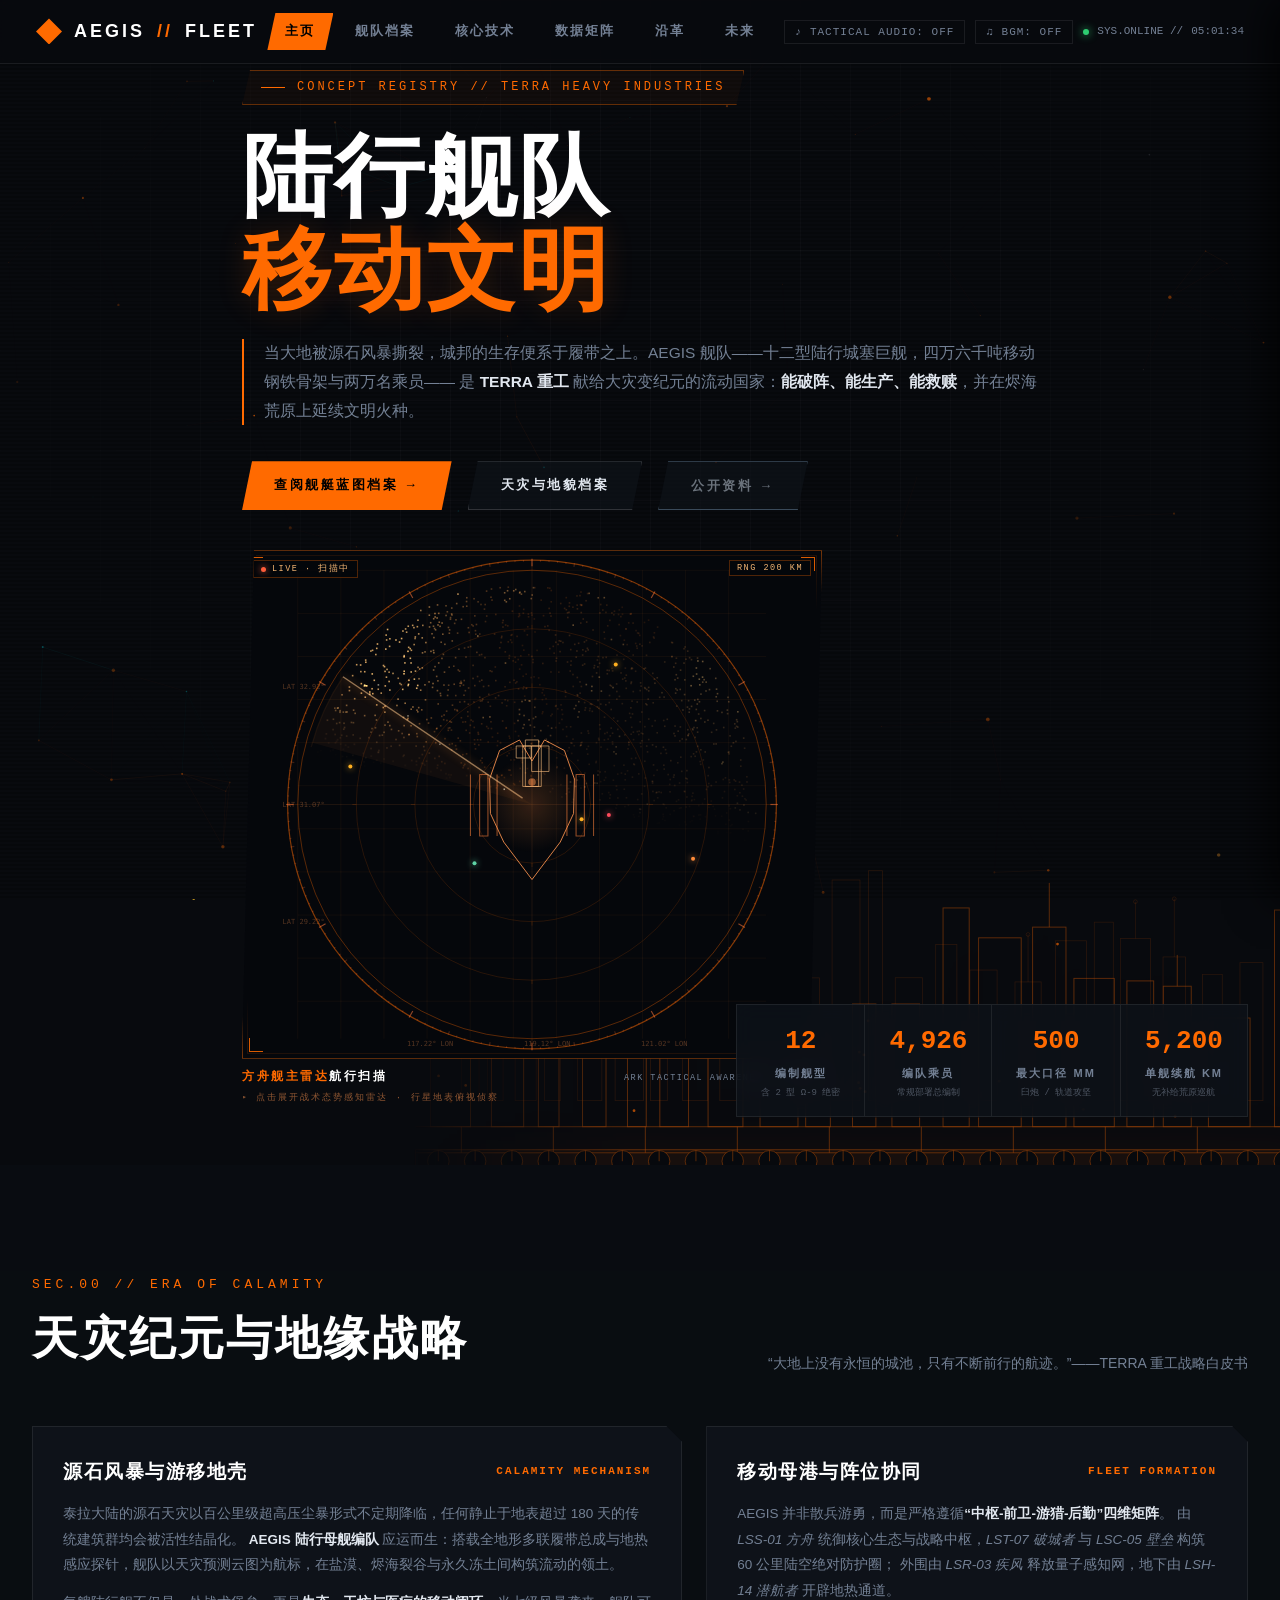
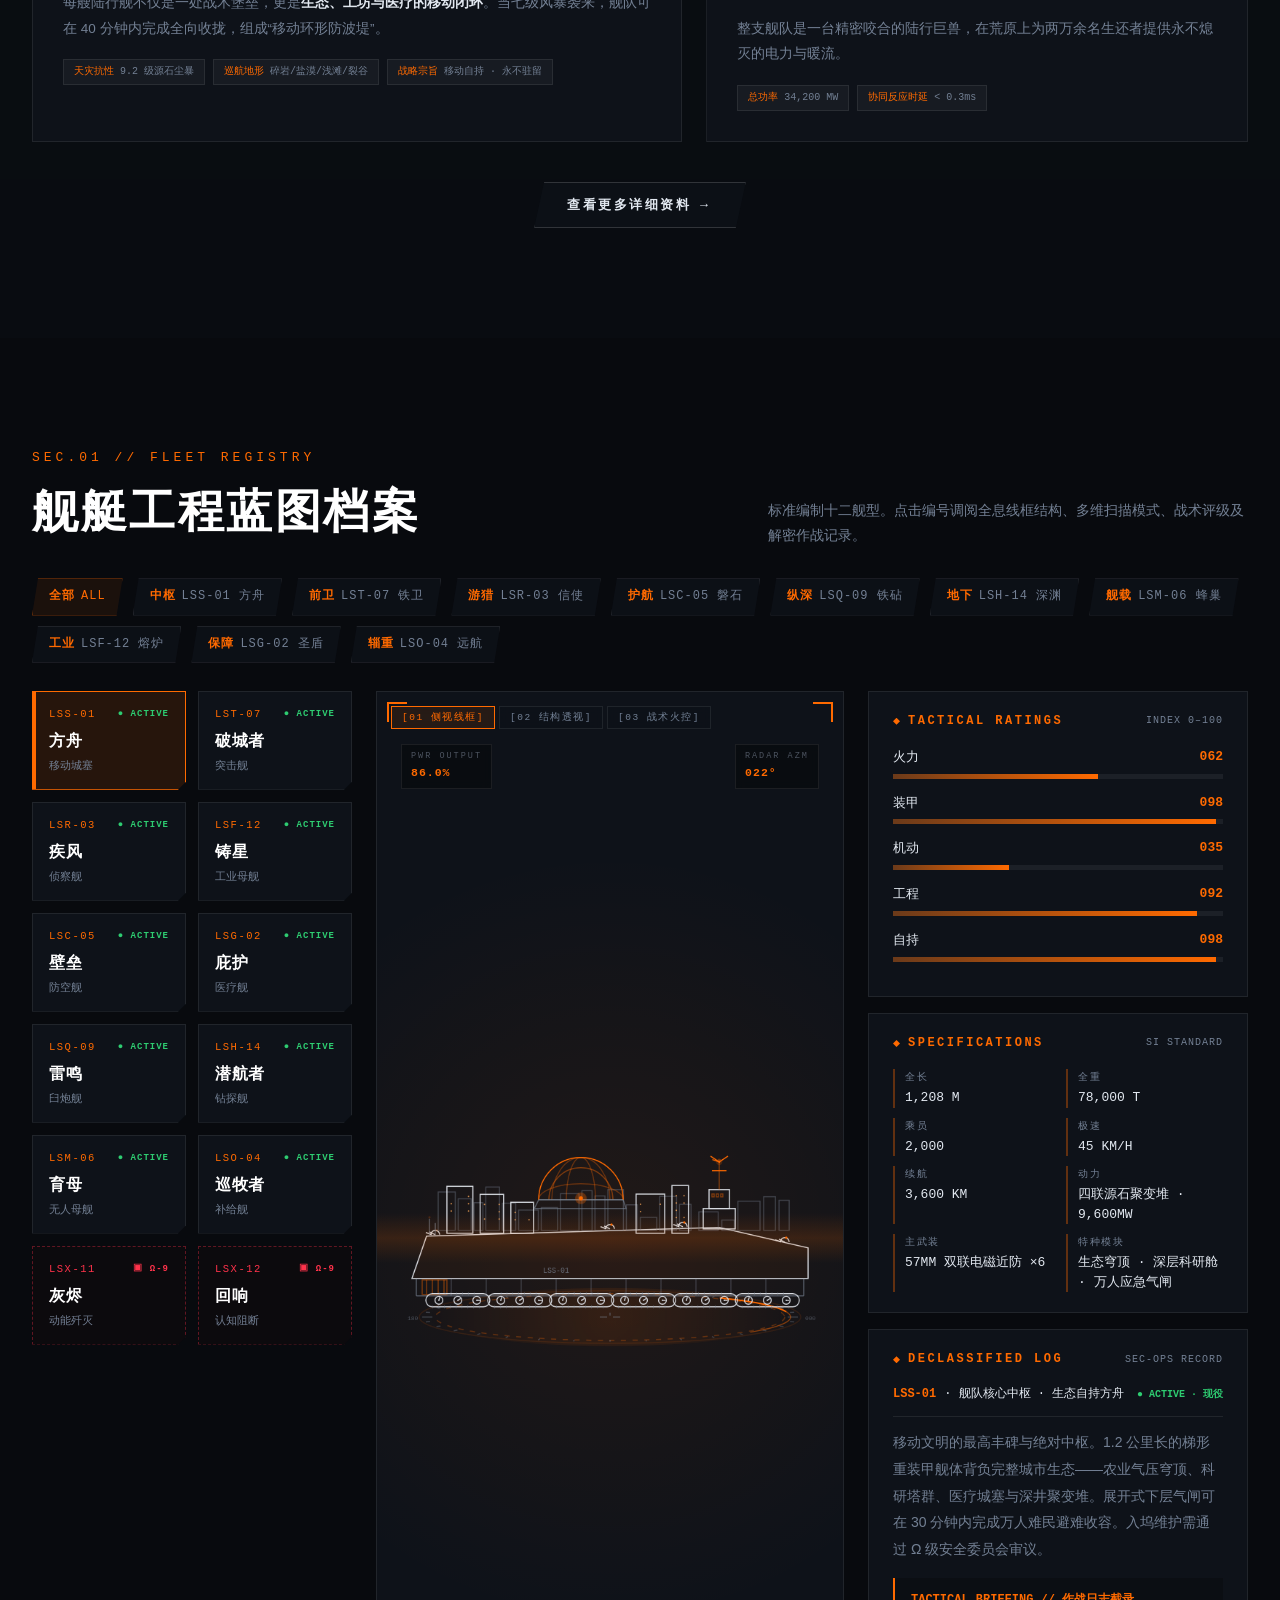
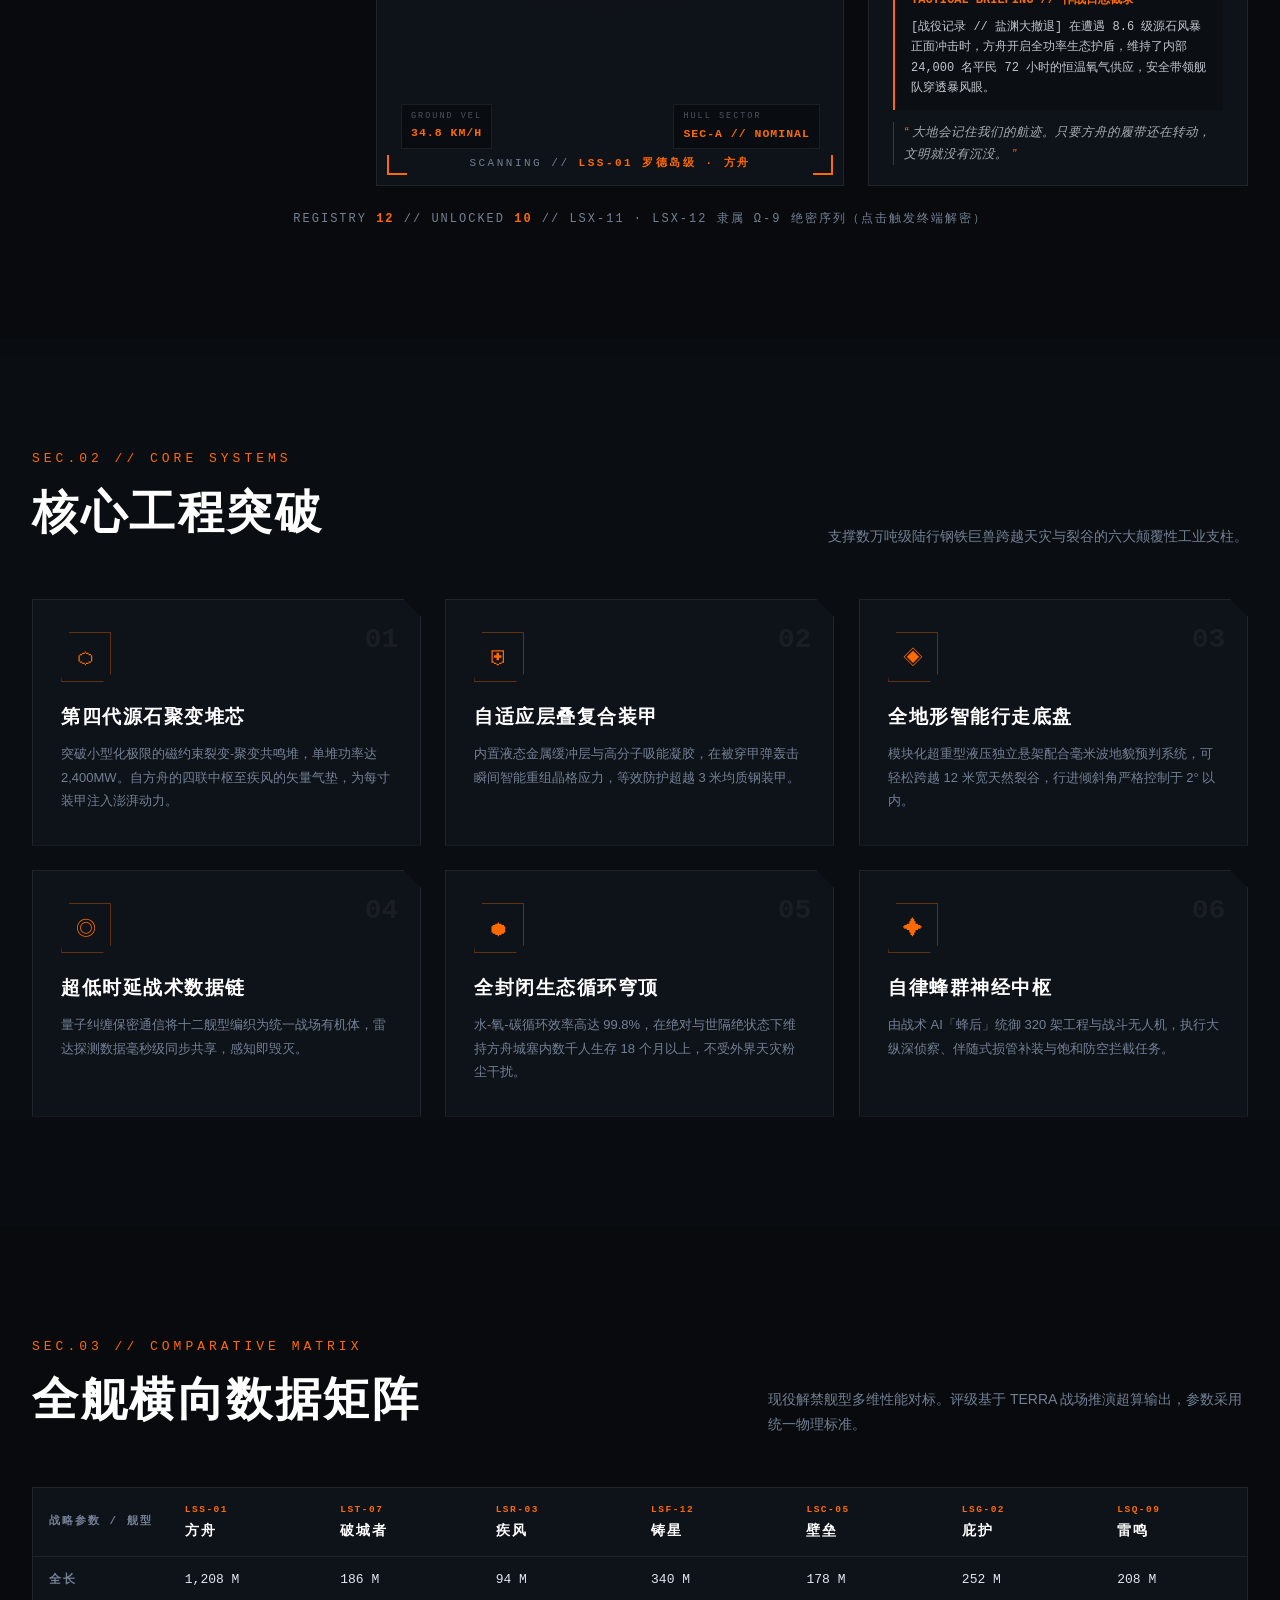
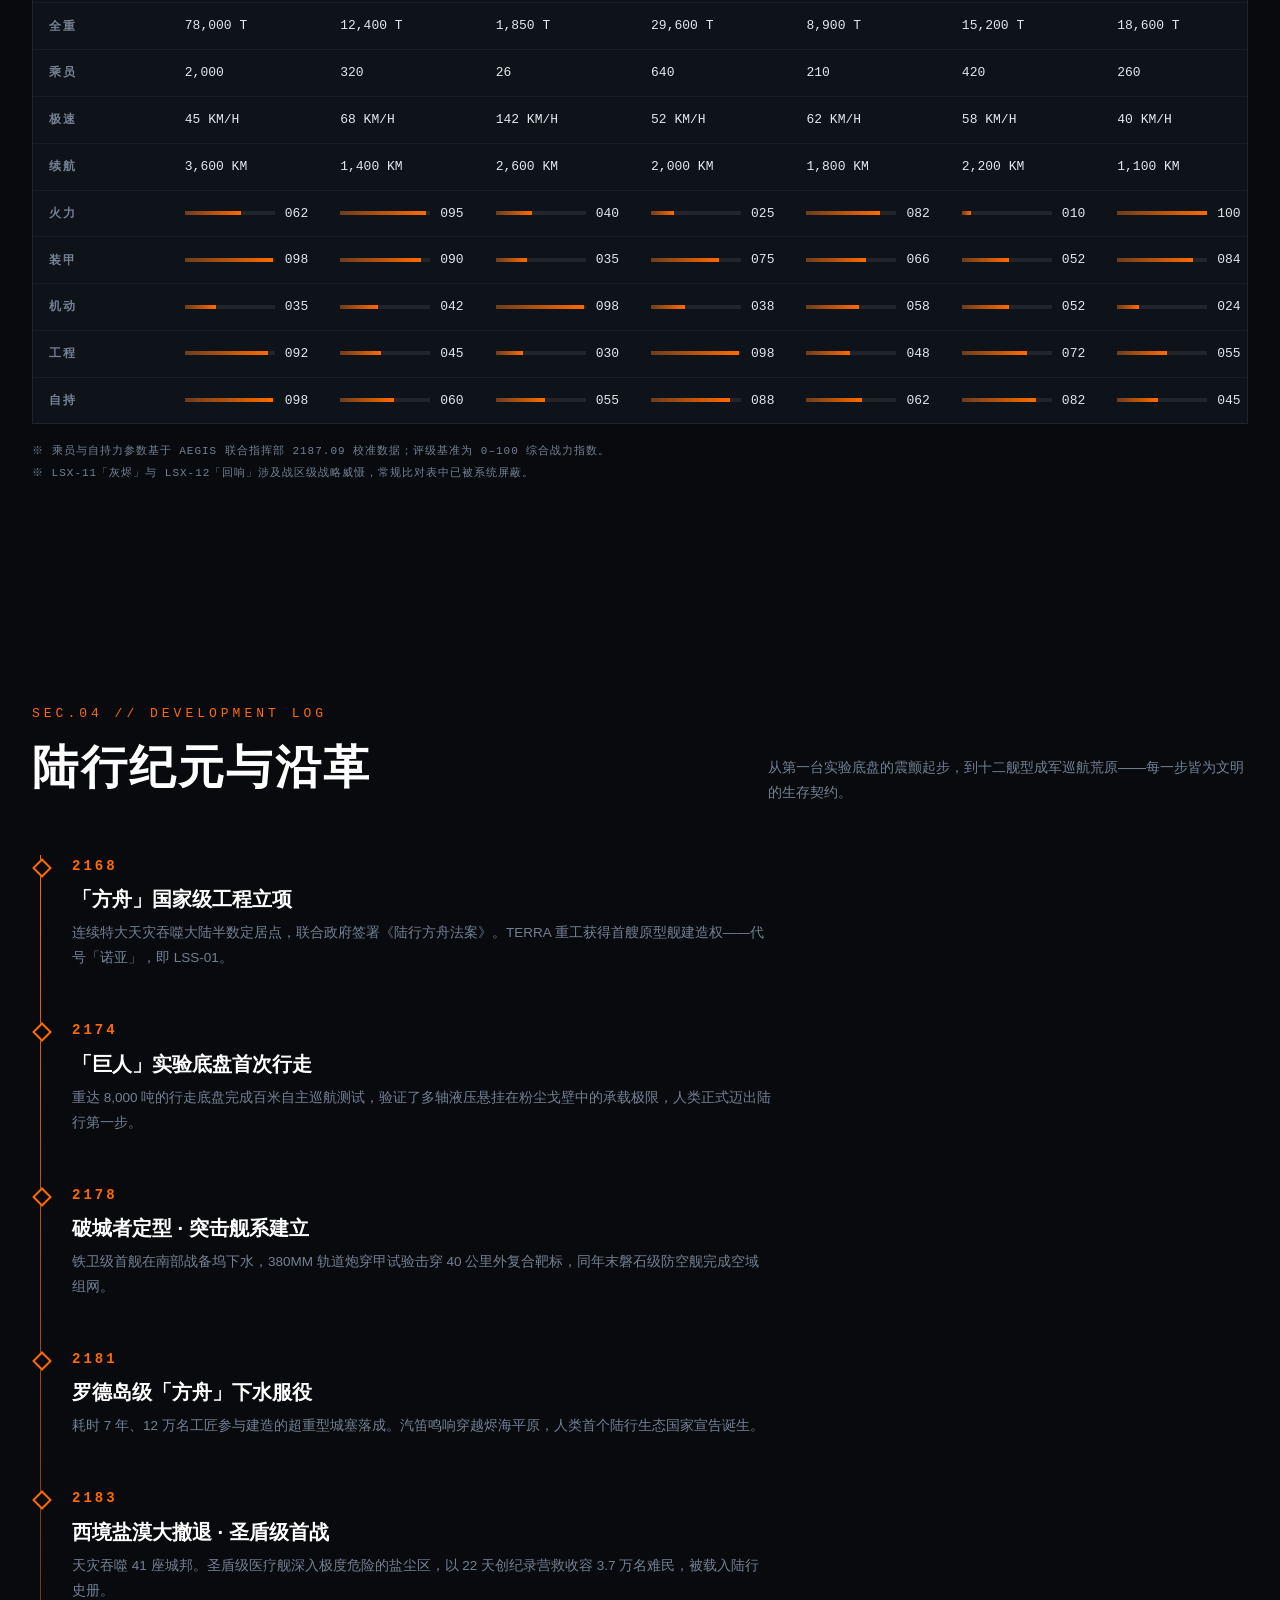
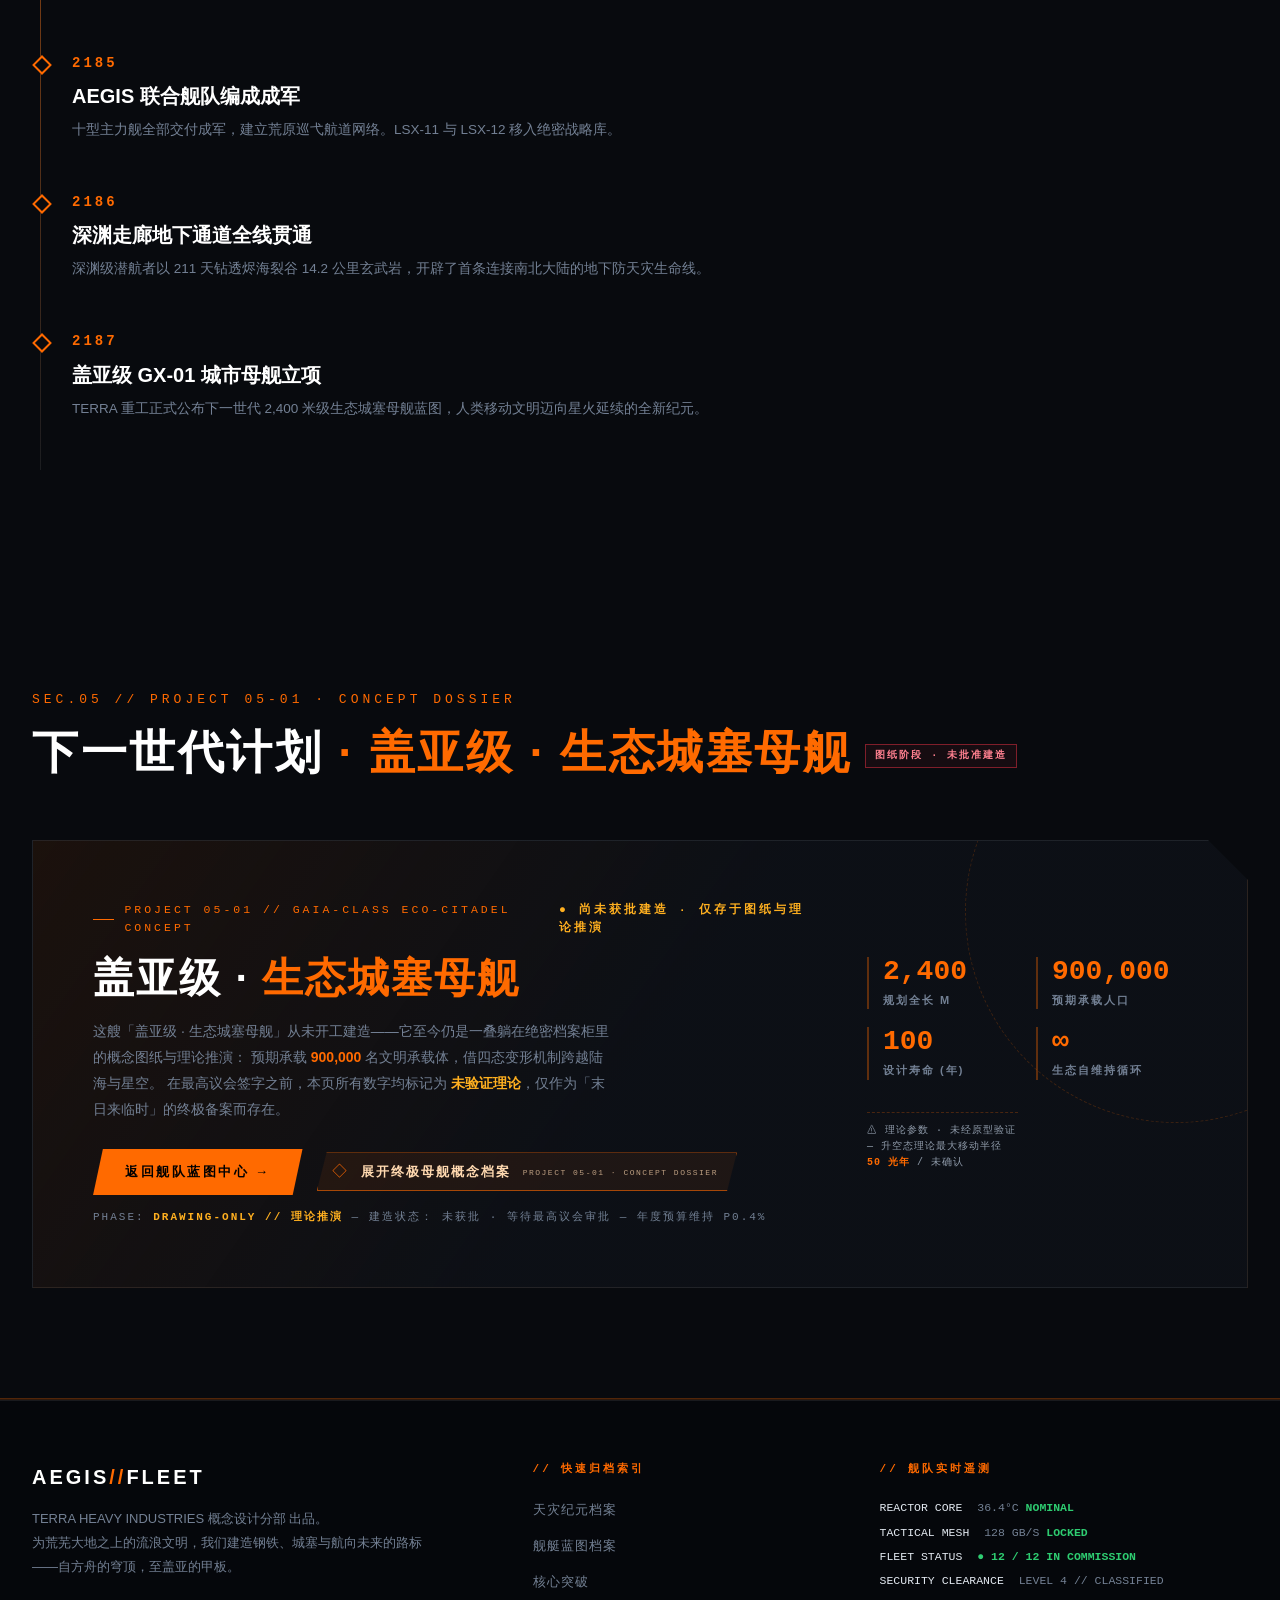
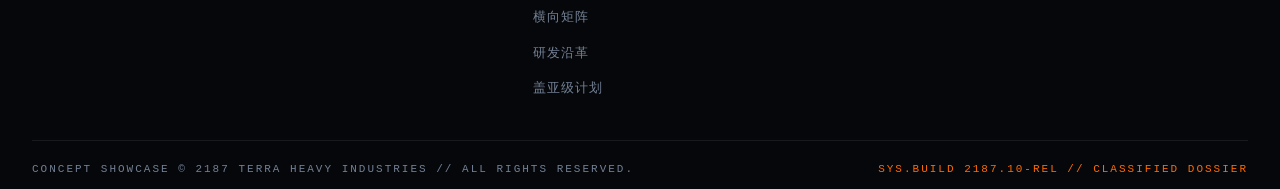
==== index.html @ bbf4b115 "Add files via upload" ====
<!DOCTYPE html>
<html lang="zh-CN">
<head>
<meta charset="UTF-8">
<meta name="viewport" content="width=device-width, initial-scale=1.0">
<meta name="description" content="AEGIS FLEET // 陆行舰队概念档案 — 十二舰型移动城塞舰队的概念设定展示页:战术参数、结构扫描、研发沿革与世界观档案。">
<meta name="theme-color" content="#0a0c10">
<link rel="icon" href="data:image/svg+xml,%3Csvg xmlns='http://www.w3.org/2000/svg' viewBox='0 0 32 32'%3E%3Crect width='32' height='32' fill='%230a0c10'/%3E%3Cpath d='M16 3l13 13-13 13L3 16z' fill='%23ff6a00'/%3E%3C/svg%3E">
<title>AEGIS FLEET // 陆行舰队概念档案 (CLASSIFIED // VER 3.0)</title>
<link rel="preconnect" href="https://fonts.moonshotapis.com">
<link rel="preconnect" href="https://fonts.gstatic.com" crossorigin>
<link href="https://fonts.moonshotapis.com/css2?family=Rajdhani:wght@500;600;700&family=JetBrains+Mono:wght@400;500;700&family=Noto+Sans+SC:wght@300;400;500;700&display=swap" rel="stylesheet">
<style>
:root {
  --ark-orange: #ff6a00;
  --ark-orange-bright: #ff8833;
  --ark-orange-dim: rgba(255, 106, 0, .35);
  --ark-orange-glow: rgba(255, 106, 0, .18);
  --ark-cyan: #00f0ff;
  --ark-red: #ff334b;
  --bg-deep: #080a0e;
  --bg-panel: #0e1219;
  --bg-panel-light: #141b24;
  --line: rgba(255, 255, 255, .08);
  --line-strong: rgba(255, 255, 255, .15);
  --text-dim: #738094;
  --text-main: #e2e8f0;
  --text-bright: #ffffff;
  --mono: 'JetBrains Mono', monospace;
  --sans: 'Rajdhani', 'Noto Sans SC', sans-serif;
}
* { margin: 0; padding: 0; box-sizing: border-box; }
html { scroll-behavior: smooth; }
body {
  background: var(--bg-deep);
  color: var(--text-main);
  font-family: var(--sans);
  overflow-x: hidden;
  cursor: none;
  line-height: 1.6;
}
::selection { background: var(--ark-orange); color: #000; }
::-webkit-scrollbar { width: 5px; height: 5px; }
::-webkit-scrollbar-track { background: var(--bg-deep); }
::-webkit-scrollbar-thumb { background: var(--ark-orange-dim); border-radius: 2px; }

/* ========== 自定义光标 ========== */
.cursor-dot {
  position: fixed; width: 6px; height: 6px;
  background: var(--ark-orange); border-radius: 50%;
  pointer-events: none; z-index: 13000;
  transform: translate(-50%, -50%);
  transition: transform .06s ease-out, opacity .25s;
}
.cursor-ring {
  position: fixed; width: 34px; height: 34px;
  border: 1px solid var(--ark-orange-dim);
  pointer-events: none; z-index: 12999;
  transform: translate(-50%, -50%) rotate(45deg);
  transition: width .2s, height .2s, border-color .25s, transform .12s ease-out, opacity .25s;
}
.cursor-ring.hovering {
  width: 52px; height: 52px;
  border-color: var(--ark-orange);
  background: rgba(255, 106, 0, 0.05);
  transform: translate(-50%, -50%) rotate(90deg);
}
/* 滚动条拖动 / 离开窗口时:隐藏自定义光标,还原系统光标 */
body.cursor-faded { cursor: auto; }
body.cursor-faded .cursor-dot, body.cursor-faded .cursor-ring { opacity: 0; }

/* ========== 加载屏 ========== */
#loader {
  position: fixed; inset: 0; z-index: 9998;
  background: var(--bg-deep);
  display: flex; flex-direction: column;
  align-items: center; justify-content: center;
  transition: opacity .6s, visibility .6s;
}
#loader.done { opacity: 0; visibility: hidden; }
.loader-logo {
  font-family: var(--mono); font-size: 13px;
  letter-spacing: 8px; color: var(--text-dim); margin-bottom: 24px;
}
.loader-logo span { color: var(--ark-orange); font-weight: 700; }
.loader-bar {
  width: 320px; height: 2px; background: var(--line);
  position: relative; overflow: hidden;
}
.loader-bar::after {
  content: ''; position: absolute; inset: 0;
  background: var(--ark-orange);
  transform-origin: left;
  animation: loadBar 1.4s cubic-bezier(0.1, 0.7, 0.1, 1) forwards;
}
@keyframes loadBar { from { transform: scaleX(0); } to { transform: scaleX(1); } }
.loader-pct { font-family: var(--mono); font-size: 11px; color: var(--ark-orange); margin-top: 14px; letter-spacing: 2px; }

/* ========== 粒子与网格背景 ========== */
#particles { position: fixed; inset: 0; z-index: 0; pointer-events: none; }
.scanlines {
  position: fixed; inset: 0; z-index: 1; pointer-events: none;
  background: repeating-linear-gradient(0deg, transparent 0 2px, rgba(0,0,0,.15) 2px 4px);
}
.grid-bg {
  position: fixed; inset: 0; z-index: 0; pointer-events: none;
  background-image:
    linear-gradient(rgba(255,255,255,.022) 1px, transparent 1px),
    linear-gradient(90deg, rgba(255,255,255,.022) 1px, transparent 1px);
  background-size: 50px 50px;
  mask-image: radial-gradient(ellipse at 50% 40%, black 30%, transparent 80%);
  -webkit-mask-image: radial-gradient(ellipse at 50% 40%, black 30%, transparent 80%);
}

/* ========== 通用布局 ========== */
.container { max-width: 1340px; margin: 0 auto; padding: 0 32px; position: relative; z-index: 2; }

/* ========== 导航栏 ========== */
nav {
  position: fixed; top: 0; left: 0; right: 0; z-index: 100;
  padding: 0 36px; height: 64px;
  display: flex; align-items: center; justify-content: space-between;
  background: rgba(8, 10, 14, 0.88);
  backdrop-filter: blur(14px);
  border-bottom: 1px solid var(--line);
}
.nav-logo { display: flex; align-items: center; gap: 12px; font-weight: 700; font-size: 18px; letter-spacing: 3px; color: var(--text-bright); }
.nav-logo .mark {
  width: 26px; height: 26px; background: var(--ark-orange);
  clip-path: polygon(50% 0, 100% 50%, 50% 100%, 0 50%);
  animation: markPulse 3s ease-in-out infinite;
}
@keyframes markPulse {
  0%, 100% { box-shadow: 0 0 0 0 var(--ark-orange-dim); }
  50% { box-shadow: 0 0 22px 6px var(--ark-orange-dim); }
}
.nav-links { display: flex; gap: 4px; }
.nav-links a {
  color: var(--text-dim); text-decoration: none;
  font-size: 13px; font-weight: 600; letter-spacing: 2px;
  padding: 8px 18px;
  clip-path: polygon(8px 0, 100% 0, calc(100% - 8px) 100%, 0 100%);
  transition: all .25s; position: relative;
}
.nav-links a:hover, .nav-links a.active { color: #000; background: var(--ark-orange); }
.nav-controls { display: flex; align-items: center; gap: 10px; font-family: var(--mono); font-size: 11px; }
.audio-btn {
  background: transparent; border: 1px solid var(--line); color: var(--text-dim);
  padding: 5px 10px; cursor: pointer; font-family: var(--mono); font-size: 11px;
  letter-spacing: 1px; transition: all .25s; display: flex; align-items: center; gap: 6px;
  white-space: nowrap;
}
.audio-btn.on { color: var(--ark-orange); border-color: var(--ark-orange-dim); background: rgba(255,106,0,.08); }
.audio-btn:hover { border-color: var(--ark-orange); }
.nav-status { color: var(--text-dim); display: flex; align-items: center; gap: 8px; }
.status-dot { width: 6px; height: 6px; background: #2ecc71; border-radius: 50%; box-shadow: 0 0 8px #2ecc71; animation: blink 2s infinite; }
@keyframes blink { 50% { opacity: .3; } }
.burger {
  display: none; width: 36px; height: 36px; align-items: center; justify-content: center; flex-direction: column;
  background: transparent; border: 1px solid var(--line);
  color: var(--text-main); cursor: pointer;
}
.burger span { width: 16px; height: 1.5px; background: currentColor; margin: 2.5px 0; transition: all .3s; }

/* ========== Hero ========== */
.hero {
  min-height: 100vh; display: flex; align-items: center;
  position: relative; padding-top: 70px; padding-bottom: 60px; overflow: hidden;
}
.hero-content { width: 100%; max-width: 800px; position: relative; z-index: 2; }
.hero-tag {
  font-family: var(--mono); font-size: 12px; color: var(--ark-orange); letter-spacing: 3px;
  display: inline-flex; align-items: center; gap: 12px;
  border: 1px solid var(--ark-orange-dim); background: rgba(255,106,0,.04);
  padding: 7px 18px; margin-bottom: 24px;
  clip-path: polygon(8px 0, 100% 0, calc(100% - 8px) 100%, 0 100%);
}
.hero-tag::before { content: ''; width: 24px; height: 1px; background: var(--ark-orange); }
h1.glitch {
  font-size: clamp(44px, 7vw, 92px);
  font-weight: 700; line-height: 1.05;
  letter-spacing: 2px; position: relative;
  text-transform: uppercase; color: var(--text-bright);
}
h1.glitch span.accent { color: var(--ark-orange); text-shadow: 0 0 30px var(--ark-orange-glow); }
h1.glitch::before, h1.glitch::after {
  content: attr(data-text); position: absolute; inset: 0; opacity: 0; pointer-events: none;
}
h1.glitch.glitching::before { opacity: .8; color: var(--ark-cyan); animation: glitchShift .25s steps(2) 3; clip-path: inset(20% 0 40% 0); }
h1.glitch.glitching::after { opacity: .8; color: var(--ark-red); animation: glitchShift2 .25s steps(2) 3; clip-path: inset(60% 0 10% 0); }
@keyframes glitchShift { 50% { transform: translate(-4px, 2px); } }
@keyframes glitchShift2 { 50% { transform: translate(4px, -2px); } }
.hero-sub {
  margin-top: 22px; color: var(--text-dim); font-size: 15.5px; line-height: 1.85;
  border-left: 2px solid var(--ark-orange); padding-left: 20px; font-weight: 400;
}
.hero-sub b { color: var(--text-main); font-weight: 600; }
.hero-actions { margin-top: 36px; display: flex; gap: 16px; flex-wrap: wrap; }
.btn {
  display: inline-flex; align-items: center; gap: 10px;
  padding: 13px 32px; font-size: 13px; font-weight: 700;
  letter-spacing: 2.5px; text-decoration: none;
  clip-path: polygon(10px 0, 100% 0, calc(100% - 10px) 100%, 0 100%);
  transition: all .25s; position: relative; overflow: hidden;
  cursor: pointer; border: none; font-family: var(--sans);
}
.btn-primary { background: var(--ark-orange); color: #000; }
.btn-primary::before {
  content: ''; position: absolute; inset: 0;
  background: #fff; transform: translateX(-101%);
  transition: transform .3s ease;
}
.btn-primary:hover::before { transform: translateX(0); }
.btn-primary span { position: relative; z-index: 1; }
.btn-ghost { border: 1px solid var(--line-strong); color: var(--text-main); background: rgba(16,20,27,.6); }
.btn-ghost:hover { border-color: var(--ark-orange); color: var(--ark-orange); background: rgba(255,106,0,.08); }

.hero-stats {
  position: absolute; right: 32px; bottom: 48px; display: flex; gap: 0; z-index: 3;
}
.hstat {
  padding: 16px 24px; text-align: center;
  border: 1px solid var(--line); border-right: none;
  background: rgba(14, 18, 25, .85); backdrop-filter: blur(10px);
}
.hstat:last-child { border-right: 1px solid var(--line); }
.hstat .num { font-family: var(--mono); font-size: 26px; font-weight: 700; color: var(--ark-orange); }
.hstat .lbl { font-size: 11px; color: var(--text-dim); letter-spacing: 2px; margin-top: 3px; font-weight: 600; }
.hstat .note { font-family: var(--mono); font-size: 9px; color: rgba(122,132,148,.6); margin-top: 3px; }

#heroArtWrap {
  position: absolute; right: -40px; bottom: -20px; z-index: 1;
  width: min(72vw, 920px); opacity: .65; pointer-events: none;
  mask-image: linear-gradient(90deg, transparent 0%, black 25%);
  -webkit-mask-image: linear-gradient(90deg, transparent 0%, black 25%);
  animation: heroFloat 9s ease-in-out infinite;
}
@keyframes heroFloat { 0%, 100% { transform: translateY(0); } 50% { transform: translateY(-14px); } }
#heroArt { width: 100%; height: auto; overflow: visible; filter: drop-shadow(0 0 20px rgba(255,106,0,.2)); }
.art-light { animation: artBlink 2.6s ease-in-out infinite; }
@keyframes artBlink { 0%, 100% { opacity: .15; } 50% { opacity: 1; } }

/* ========== 区块通用 ========== */
section { padding: 110px 0; position: relative; }
.sec-head { display: flex; align-items: flex-end; justify-content: space-between; margin-bottom: 50px; flex-wrap: wrap; gap: 20px; }
.sec-title { font-size: clamp(30px, 3.8vw, 46px); font-weight: 700; letter-spacing: 2.5px; color: var(--text-bright); }
.sec-title .idx {
  font-family: var(--mono); font-size: 13px; color: var(--ark-orange);
  display: block; margin-bottom: 6px; letter-spacing: 4px; font-weight: 500;
}
.sec-desc { max-width: 480px; color: var(--text-dim); font-size: 14px; line-height: 1.8; }
.reveal { opacity: 0; transform: translateY(24px); transition: opacity .7s cubic-bezier(.22,1,.36,1), transform .7s cubic-bezier(.22,1,.36,1); }
.reveal.in { opacity: 1; transform: translateY(0); }

/* ========== 世界观深度档案 (World Dossier) ========== */
.lore-grid {
  display: grid; grid-template-columns: 1.2fr 1fr; gap: 24px; margin-bottom: 40px;
}
.lore-box {
  background: var(--bg-panel); border: 1px solid var(--line);
  padding: 30px; position: relative;
  clip-path: polygon(0 0, calc(100% - 16px) 0, 100% 16px, 100% 100%, 0 100%);
}
.lore-box h3 {
  font-size: 19px; letter-spacing: 1.5px; margin-bottom: 14px; color: var(--text-bright);
  display: flex; align-items: center; justify-content: space-between;
}
.lore-box h3 span { font-family: var(--mono); font-size: 11px; color: var(--ark-orange); letter-spacing: 2px; }
.lore-box p { font-size: 13.5px; color: var(--text-dim); line-height: 1.9; margin-bottom: 12px; }
.lore-box p strong { color: var(--text-main); }
.lore-tags { display: flex; gap: 8px; flex-wrap: wrap; margin-top: 18px; }
.lore-tag {
  font-family: var(--mono); font-size: 10px; color: var(--text-dim);
  background: rgba(255,255,255,.04); border: 1px solid var(--line);
  padding: 4px 10px;
}
.lore-tag b { color: var(--ark-orange); font-weight: 400; }

/* ========== 舰队展示台 ========== */
.doctrine { display: flex; flex-wrap: wrap; gap: 10px; margin: -20px 0 28px; }
.chip {
  font-family: var(--mono); font-size: 12px; letter-spacing: 1px;
  color: var(--text-dim); border: 1px solid var(--line);
  background: rgba(14,18,25,.8); padding: 8px 16px;
  clip-path: polygon(6px 0, 100% 0, calc(100% - 6px) 100%, 0 100%);
  transition: all .25s; cursor: pointer; user-select: none;
}
.chip:hover, .chip.active { color: var(--ark-orange); border-color: var(--ark-orange-dim); background: rgba(255,106,0,.08); }
.chip b { color: var(--ark-orange); font-weight: 600; margin-right: 6px; }

.showcase {
  display: grid; grid-template-columns: 320px 1fr 380px;
  gap: 24px; min-height: 700px; align-items: stretch;
}
/* 舰型列表 */
.ship-list { display: grid; grid-template-columns: repeat(2, minmax(0,1fr)); gap: 12px; align-content: start; }
.ship-tab {
  padding: 14px 16px; background: var(--bg-panel);
  border: 1px solid var(--line); cursor: pointer;
  clip-path: polygon(0 0, 100% 0, 100% calc(100% - 8px), calc(100% - 8px) 100%, 0 100%);
  transition: all .25s; position: relative; overflow: hidden;
}
.ship-tab::before {
  content: ''; position: absolute; left: 0; top: 0; bottom: 0;
  width: 3px; background: var(--ark-orange);
  transform: scaleY(0); transition: transform .25s;
}
.ship-tab:hover { background: rgba(255,106,0,.05); border-color: rgba(255,106,0,.25); }
.ship-tab.active { background: rgba(255,106,0,.12); border-color: var(--ark-orange); }
.ship-tab.active::before { transform: scaleY(1); }
.ship-tab .code { font-family: var(--mono); font-size: 10.5px; color: var(--ark-orange); letter-spacing: 1.5px; display: flex; justify-content: space-between; align-items: center; }
.ship-tab .code .st { font-size: 9px; color: #2ecc71; letter-spacing: 1px; font-weight: 700; }
.ship-tab .name { font-size: 16px; font-weight: 700; margin-top: 6px; letter-spacing: .5px; color: var(--text-bright); }
.ship-tab .cls { font-size: 11px; color: var(--text-dim); margin-top: 3px; }
.ship-tab.locked { border-style: dashed; border-color: rgba(255,51,75,.35); background: rgba(20,10,14,.4); }
.ship-tab.locked .code { color: var(--ark-red); }
.ship-tab.locked .st { color: var(--ark-red); }
.ship-tab.locked:hover { background: rgba(255,51,75,.08); border-color: var(--ark-red); }

/* 展示台舞台 Canvas */
.ship-stage {
  background: var(--bg-panel); border: 1px solid var(--line);
  position: relative; overflow: hidden;
  display: flex; flex-direction: column; align-items: center; justify-content: center;
  user-select: none;
}
.ship-stage::before {
  content: ''; position: absolute; inset: 0;
  background: radial-gradient(circle at 50% 50%, rgba(255,106,0,.08), transparent 65%);
  pointer-events: none;
}
.stage-toolbar {
  position: absolute; top: 14px; left: 14px; right: 14px; z-index: 10;
  display: flex; justify-content: space-between; align-items: center;
}
.mode-switches { display: flex; gap: 4px; }
.mode-btn {
  background: rgba(14,18,25,.85); border: 1px solid var(--line); color: var(--text-dim);
  font-family: var(--mono); font-size: 9.5px; letter-spacing: 1.5px; padding: 4px 10px;
  cursor: pointer; transition: all .2s; backdrop-filter: blur(4px);
}
.mode-btn.active, .mode-btn:hover { color: var(--ark-orange); border-color: var(--ark-orange); background: rgba(255,106,0,.1); }

.stage-frame { position: absolute; width: 20px; height: 20px; border-color: var(--ark-orange); border-style: solid; border-width: 0; z-index: 3; pointer-events: none; }
.sf-tl { top: 10px; left: 10px; border-top-width: 2px; border-left-width: 2px; }
.sf-tr { top: 10px; right: 10px; border-top-width: 2px; border-right-width: 2px; }
.sf-bl { bottom: 10px; left: 10px; border-bottom-width: 2px; border-left-width: 2px; }
.sf-br { bottom: 10px; right: 10px; border-bottom-width: 2px; border-right-width: 2px; }
.stage-scan {
  position: absolute; left: 0; right: 0; height: 50px;
  background: linear-gradient(180deg, transparent, rgba(255,106,0,.15), transparent);
  animation: scanMove 3.6s linear infinite; z-index: 2; pointer-events: none;
}
@keyframes scanMove { from { top: -50px; } to { top: 100%; } }
#shipCanvas { position: relative; z-index: 1; width: min(100%, 640px); height: auto; display: block; cursor: grab; touch-action: none; }
#shipCanvas:active { cursor: grabbing; }

/* 悬浮 HUD 标签 */
.hud {
  position: absolute; z-index: 3;
  font-family: var(--mono); font-size: 10px;
  color: var(--text-dim); letter-spacing: 1px;
  background: rgba(8,10,14,.7); border: 1px solid var(--line);
  padding: 5px 9px; min-width: 80px;
  display: flex; flex-direction: column; gap: 1px;
  backdrop-filter: blur(4px); pointer-events: none;
}
.hud .hk { color: rgba(122,132,148,.6); font-size: 8.5px; letter-spacing: 2px; }
.hud .hv { color: var(--ark-orange); font-size: 11.5px; font-weight: 700; }
.hud-tl { top: 52px; left: 24px; }
.hud-tr { top: 52px; right: 24px; }
.hud-bl { bottom: 36px; left: 24px; }
.hud-br { bottom: 36px; right: 24px; }

.stage-label {
  position: absolute; bottom: 12px; left: 50%; transform: translateX(-50%);
  font-family: var(--mono); font-size: 11px; color: var(--text-dim);
  letter-spacing: 2.5px; z-index: 3; white-space: nowrap;
}
.stage-label b { color: var(--ark-orange); }
.stage-label.deny { color: var(--ark-red); }

/* 右侧档案面板 */
.spec-panel { display: flex; flex-direction: column; gap: 16px; }
.spec-box { background: var(--bg-panel); border: 1px solid var(--line); padding: 20px 24px; position: relative; }
.spec-box h4 {
  font-family: var(--mono); font-size: 12px; color: var(--ark-orange);
  letter-spacing: 2.5px; margin-bottom: 16px;
  display: flex; align-items: center; gap: 8px; font-weight: 700;
}
.spec-box h4::before { content: ''; width: 7px; height: 7px; background: var(--ark-orange); clip-path: polygon(50% 0, 100% 50%, 50% 100%, 0 50%); }
.h4r { margin-left: auto; font-size: 10px; color: var(--text-dim); letter-spacing: 1px; font-weight: 400; }

.stat-row { margin-bottom: 14px; }
.stat-row .sr-head { display: flex; justify-content: space-between; font-size: 13px; margin-bottom: 6px; font-weight: 500; }
.stat-row .sr-head .v { font-family: var(--mono); color: var(--ark-orange); font-weight: 700; }
.stat-bar { height: 5px; background: rgba(255,255,255,.06); overflow: hidden; }
.stat-bar .fill {
  height: 100%; background: linear-gradient(90deg, var(--ark-orange-dim), var(--ark-orange));
  width: 0; transition: width .8s cubic-bezier(.22, 1, .36, 1);
  position: relative; overflow: hidden;
}
.stat-bar .fill::after {
  content: ''; position: absolute; inset: 0;
  background: linear-gradient(90deg, transparent, rgba(255,255,255,.4), transparent);
  transform: translateX(-101%);
  animation: statShimmer 2.6s ease-in-out infinite;
}
@keyframes statShimmer { 55%, 100% { transform: translateX(101%); } }

.role-tag {
  display: flex; align-items: center; gap: 8px; flex-wrap: wrap;
  font-family: var(--mono); font-size: 12px; color: var(--text-main);
  border-bottom: 1px solid var(--line); padding-bottom: 12px; margin-bottom: 12px;
}
.role-tag b { color: var(--ark-orange); font-weight: 700; }
.role-tag .rt-state { margin-left: auto; color: #2ecc71; font-size: 10px; font-weight: 700; }

.spec-desc { font-size: 14px; color: var(--text-dim); line-height: 1.9; }
.spec-log {
  margin-top: 16px; padding: 12px 16px; background: rgba(0,0,0,.25);
  border-left: 2px solid var(--ark-orange); font-family: var(--mono);
  font-size: 12px; color: rgba(226,232,240,.85); line-height: 1.7;
}
.spec-log .log-head { color: var(--ark-orange); margin-bottom: 6px; font-weight: 700; }
.quote {
  margin-top: 12px; font-size: 12.5px; line-height: 1.7;
  color: rgba(232,236,242,.7); padding-left: 10px;
  border-left: 1px solid var(--ark-orange-dim); font-style: italic;
}
.quote::before { content: '“'; color: var(--ark-orange); margin-right: 4px; }
.quote::after { content: '”'; color: var(--ark-orange); margin-left: 4px; }

.spec-kv { display: grid; grid-template-columns: 1fr 1fr; gap: 10px 16px; }
.kv-item { border-left: 2px solid var(--ark-orange-dim); padding-left: 10px; min-width: 0; }
.kv-item .k { font-size: 10px; color: var(--text-dim); letter-spacing: 1.5px; text-transform: uppercase; }
.kv-item .v { font-family: var(--mono); font-size: 13px; margin-top: 3px; line-height: 1.5; color: var(--text-main); font-weight: 500; }
.reg-note {
  margin-top: 24px; font-family: var(--mono); font-size: 12px;
  color: var(--text-dim); letter-spacing: 2px; text-align: center;
}
.reg-note b { color: var(--ark-orange); font-weight: 700; }

/* ========== 绝密解密终端 Modal ========== */
#decryptModal {
  position: fixed; inset: 0; z-index: 10001;
  background: rgba(4,6,9,.88); backdrop-filter: blur(12px);
  display: flex; align-items: center; justify-content: center;
  opacity: 0; visibility: hidden; transition: all .3s;
}
#decryptModal.open { opacity: 1; visibility: visible; }
.modal-window {
  width: min(92vw, 680px); background: var(--bg-panel);
  border: 1px solid var(--ark-red); box-shadow: 0 0 35px rgba(255,51,75,.2);
  padding: 30px; position: relative;
}
.modal-header { display: flex; justify-content: space-between; align-items: center; border-bottom: 1px solid rgba(255,51,75,.3); padding-bottom: 12px; margin-bottom: 20px; }
.modal-title { font-family: var(--mono); color: var(--ark-red); font-size: 14px; letter-spacing: 3px; font-weight: 700; }
.modal-close { background: transparent; border: 1px solid var(--ark-red); color: var(--ark-red); width: 28px; height: 28px; cursor: pointer; font-family: var(--mono); }
.modal-body { font-family: var(--mono); font-size: 12.5px; line-height: 1.85; color: var(--text-main); }
.decrypt-prog { height: 3px; background: rgba(255,255,255,.1); margin: 16px 0; position: relative; overflow: hidden; }
.decrypt-prog .bar { height: 100%; background: var(--ark-red); width: 0; transition: width 1.2s cubic-bezier(.1, .8, .2, 1); }

/* ========== 欧米茄9绝密舰船特殊展示界面 ========== */
#omega9Modal {
  position: fixed; inset: 0; z-index: 10002;
  background: rgba(4,6,9,.95); backdrop-filter: blur(16px);
  display: flex; align-items: center; justify-content: center;
  opacity: 0; visibility: hidden; transition: all .5s cubic-bezier(.22,1,.36,1);
  overflow: hidden;
}
#omega9Modal.open { opacity: 1; visibility: visible; }
.omega9-container {
  width: min(96vw, 1400px); height: min(92vh, 800px);
  background: var(--bg-panel);
  border: 2px solid var(--ark-red);
  box-shadow: 0 0 60px rgba(255,51,75,.3), inset 0 0 100px rgba(255,51,75,.05);
  position: relative;
  display: grid;
  grid-template-columns: 1fr 1fr;
  overflow: hidden;
  clip-path: polygon(0 0, calc(100% - 30px) 0, 100% 30px, 100% 100%, 0 100%);
}
.omega9-close {
  position: absolute; top: 20px; right: 20px; z-index: 10;
  background: transparent; border: 1px solid var(--ark-red);
  color: var(--ark-red); width: 36px; height: 36px; cursor: pointer;
  font-family: var(--mono); font-size: 18px; transition: all .3s;
}
.omega9-close:hover { background: var(--ark-red); color: #000; }
.omega9-left {
  padding: 40px; border-right: 1px solid rgba(255,51,75,.2);
  overflow-y: auto;
  position: relative;
}
.omega9-right {
  padding: 40px; position: relative;
  display: flex; flex-direction: column;
  justify-content: center;
  align-items: center;
}
.omega9-header {
  margin-bottom: 30px; border-bottom: 1px solid rgba(255,51,75,.3);
  padding-bottom: 20px;
}
.omega9-code {
  font-family: var(--mono); font-size: 16px; color: var(--ark-red);
  letter-spacing: 4px; font-weight: 700; margin-bottom: 8px;
}
.omega9-name {
  font-size: 28px; font-weight: 700; letter-spacing: 2px;
  color: var(--text-bright); margin-bottom: 12px;
}
.omega9-class {
  font-family: var(--mono); font-size: 12px; color: var(--text-dim);
  letter-spacing: 2px; background: rgba(255,51,75,.1);
  padding: 4px 12px; display: inline-block;
}
.omega9-section {
  margin-bottom: 24px;
}
.omega9-section-title {
  font-family: var(--mono); font-size: 12px; color: var(--ark-red);
  letter-spacing: 3px; font-weight: 700; margin-bottom: 12px;
  display: flex; align-items: center;
}
.omega9-section-title::before {
  content: ''; width: 20px; height: 1px; background: var(--ark-red); margin-right: 10px;
}
.omega9-desc {
  font-size: 14px; line-height: 1.8; color: var(--text-main);
  margin-bottom: 12px;
}
.omega9-stats {
  display: grid; grid-template-columns: 1fr 1fr; gap: 12px;
}
.omega9-stat {
  background: rgba(255,51,75,.05); border: 1px solid rgba(255,51,75,.2);
  padding: 12px; position: relative;
}
.omega9-stat-label {
  font-family: var(--mono); font-size: 10px; color: var(--text-dim);
  letter-spacing: 2px; margin-bottom: 4px;
}
.omega9-stat-value {
  font-family: var(--mono); font-size: 18px; color: var(--ark-red);
  font-weight: 700;
}
.omega9-warning {
  margin-top: 20px; padding: 12px 16px;
  background: rgba(255,51,75,.1); border: 1px dashed var(--ark-red);
  color: var(--ark-red); font-size: 11px; line-height: 1.6;
}
.omega9-visual {
  width: 100%; height: 100%; position: relative;
  display: flex; flex-direction: column;
  justify-content: center;
  align-items: center;
}
.omega9-canvas-container {
  width: 100%; height: 400px; position: relative;
  margin-bottom: 20px;
}
#omega9Canvas {
  width: 100%; height: 100%;
}
.omega9-visual-info {
  width: 100%; padding: 16px;
  background: rgba(255,51,75,.05);
  border: 1px solid rgba(255,51,75,.2);
  font-family: var(--mono); font-size: 11px;
  color: var(--text-dim);
  line-height: 1.6;
}
.omega9-visual-info span {
  color: var(--ark-red); font-weight: 700;
}
.omega9-scan-line {
  position: absolute; top: 0; left: 0; right: 0; height: 2px;
  background: linear-gradient(90deg, transparent, var(--ark-red), transparent);
  animation: omega9Scan 3s linear infinite;
  z-index: 5;
}
@keyframes omega9Scan {
  0% { top: 0; opacity: 0; }
  10% { opacity: 1; }
  90% { opacity: 1; }
  100% { top: 100%; opacity: 0; }
}
.omega9-corner {
  position: absolute; width: 30px; height: 30px;
  border-color: var(--ark-red); border-style: solid;
  border-width: 0; z-index: 3;
}
.omega9-tl { top: 10px; left: 10px; border-top-width: 2px; border-left-width: 2px; }
.omega9-tr { top: 10px; right: 10px; border-top-width: 2px; border-right-width: 2px; }
.omega9-bl { bottom: 10px; left: 10px; border-bottom-width: 2px; border-left-width: 2px; }
.omega9-br { bottom: 10px; right: 10px; border-bottom-width: 2px; border-right-width: 2px; }
.omega9-particles {
  position: absolute; inset: 0; pointer-events: none; overflow: hidden;
}
.omega9-particle {
  position: absolute; width: 2px; height: 2px; background: var(--ark-red);
  border-radius: 50%; opacity: 0;
  animation: omega9Particle 4s infinite;
}
@keyframes omega9Particle {
  0% { transform: translateY(100%); opacity: 0; }
  10% { opacity: 1; }
  90% { opacity: 1; }
  100% { transform: translateY(-100%); opacity: 0; }
}

/* ========== 公开资料界面 ========== */
#publicDocsOverlay {
  position: fixed; inset: 0; z-index: 10002;
  background: rgba(10,12,16,.7); backdrop-filter: blur(4px);
  opacity: 0; visibility: hidden; transition: all .4s cubic-bezier(.22,1,.36,1);
}
#publicDocsOverlay.open { opacity: 1; visibility: visible; }
#publicDocsOverlay.closing { opacity: 0; visibility: hidden; }

#publicDocsPanel {
  position: fixed; top: 0; right: 0; bottom: 0;
  width: 85%; max-width: 1200px;
  background: linear-gradient(135deg, #1a1d23 0%, #0f1115 100%);
  border-left: 2px solid #3a3f4b;
  box-shadow: -10px 0 40px rgba(0,0,0,.8);
  z-index: 10003;
  transform: translateX(100%);
  transition: transform .6s cubic-bezier(.22,1,.36,1);
  overflow-y: auto;
  display: flex; flex-direction: column;
}
#publicDocsPanel.open { transform: translateX(0); }
#publicDocsPanel.closing { transform: translateX(100%); }

.public-docs-header {
  position: sticky; top: 0; z-index: 10;
  background: rgba(15,17,21,.98); backdrop-filter: blur(10px);
  border-bottom: 1px solid #2a2d35;
  padding: 20px 32px;
  display: flex; justify-content: space-between; align-items: center;
}
.public-docs-title {
  font-family: var(--mono); font-size: 18px; color: #8a929b;
  letter-spacing: 3px; font-weight: 700;
}
.public-docs-back {
  background: transparent; border: 1px solid #3a3f4b;
  color: #6a727b; padding: 8px 16px;
  font-family: var(--mono); font-size: 12px; letter-spacing: 1px;
  cursor: pointer; transition: all .3s;
  clip-path: polygon(6px 0, 100% 0, calc(100% - 6px) 100%, 0 100%);
}
.public-docs-back:hover {
  border-color: #8a929b; color: #8a929b;
  background: rgba(138,146,155,.1);
}

.public-docs-content {
  padding: 40px 32px; flex: 1;
  position: relative;
}
.public-docs-content::before {
  content: ''; position: absolute; top: 0; left: 0; right: 0; bottom: 0;
  background: radial-gradient(ellipse at 20% 20%, rgba(74,90,106,.05) 0%, transparent 50%),
              radial-gradient(ellipse at 80% 80%, rgba(58,74,90,.03) 0%, transparent 50%);
  pointer-events: none;
  animation: bgPulse 8s ease-in-out infinite;
}
@keyframes bgPulse {
  0%, 100% { opacity: 1; }
  50% { opacity: 0.7; }
}

.docs-grid {
  display: grid; grid-template-columns: repeat(auto-fill, minmax(280px, 1fr));
  gap: 24px; margin-bottom: 40px;
}

.doc-card {
  background: rgba(26,29,35,.8); border: 1px solid #2a2d35;
  padding: 24px; position: relative;
  cursor: pointer; transition: all .4s cubic-bezier(.22,1,.36,1);
  clip-path: polygon(0 0, calc(100% - 12px) 0, 100% 12px, 100% 100%, 0 100%);
  overflow: hidden;
  opacity: 0; transform: translateY(20px);
  animation: docCardFadeIn 0.6s cubic-bezier(.22,1,.36,1) forwards;
}
@keyframes docCardFadeIn {
  to { opacity: 1; transform: translateY(0); }
}
.doc-card::before {
  content: ''; position: absolute; top: 0; left: 0; right: 0; height: 3px;
  background: linear-gradient(90deg, #4a5a6a, #6a7a8a);
  transform: scaleX(0); transition: transform .4s cubic-bezier(.22,1,.36,1);
}
.doc-card:hover::before { transform: scaleX(1); }
.doc-card:hover {
  border-color: #4a5a6a;
  transform: translateY(-6px) scale(1.02);
  box-shadow: 0 12px 32px rgba(0,0,0,.4);
  background: rgba(36,39,45,.9);
}

.doc-card-icon {
  font-size: 32px; margin-bottom: 16px;
  width: 50px; height: 50px; display: flex; align-items: center; justify-content: center;
  background: rgba(74,90,106,.15); border: 1px solid #3a4a5a;
  clip-path: polygon(8px 0, 100% 0, calc(100% - 8px) 100%, 0 100%);
  transition: all .3s;
}
.doc-card:hover .doc-card-icon {
  background: rgba(74,90,106,.25);
  border-color: #5a6a7a;
  transform: scale(1.1);
}
.doc-card h3 {
  font-size: 16px; font-weight: 700; letter-spacing: 1px;
  color: #a0aab5; margin-bottom: 8px;
  transition: color .3s;
}
.doc-card:hover h3 { color: #c0cad5; }
.doc-card p {
  font-size: 13px; color: #6a727b; line-height: 1.6;
  margin-bottom: 12px;
}
.doc-card-meta {
  font-family: var(--mono); font-size: 11px; color: #5a627b;
  letter-spacing: 1px;
}

/* ========== 文章详情弹窗 ========== */
#articleModal {
  position: fixed; inset: 0; z-index: 10004;
  background: rgba(10,12,16,.95); backdrop-filter: blur(16px);
  display: flex; align-items: center; justify-content: center;
  opacity: 0; visibility: hidden; transition: all .4s cubic-bezier(.22,1,.36,1);
}
#articleModal.open { opacity: 1; visibility: visible; }
#articleModal.closing { opacity: 0; visibility: hidden; }

.article-modal-content {
  width: min(92vw, 900px); max-height: 85vh;
  background: linear-gradient(135deg, #1a1d23 0%, #0f1115 100%);
  border: 1px solid #3a3f4b;
  box-shadow: 0 0 60px rgba(0,0,0,.6);
  position: relative;
  display: flex; flex-direction: column;
  clip-path: polygon(0 0, calc(100% - 20px) 0, 100% 20px, 100% 100%, 0 100%);
  transform: scale(0.95);
  transition: transform .4s cubic-bezier(.22,1,.36,1);
}
#articleModal.open .article-modal-content { transform: scale(1); }

.article-modal-header {
  padding: 24px 32px; border-bottom: 1px solid #2a2d35;
  display: flex; justify-content: space-between; align-items: flex-start;
  background: rgba(42,45,53,.3);
}
.article-modal-title {
  font-family: var(--mono); font-size: 20px; color: #8a929b;
  letter-spacing: 2px; font-weight: 700; margin-bottom: 8px;
}
.article-modal-subtitle {
  font-size: 14px; color: #6a727b; letter-spacing: 1px;
}
.article-modal-close {
  background: transparent; border: 1px solid #3a3f4b;
  color: #6a727b; width: 32px; height: 32px;
  cursor: pointer; font-family: var(--mono); font-size: 18px;
  transition: all .3s; flex-shrink: 0; margin-left: 16px;
}
.article-modal-close:hover {
  background: #3a3f4b; color: #8a929b;
  transform: rotate(90deg);
}

.article-modal-body {
  padding: 32px; overflow-y: auto; flex: 1;
}

.article-content {
  font-size: 15px; line-height: 1.9; color: #a0aab5;
  opacity: 0; transform: translateY(10px);
  animation: articleContentFadeIn 0.5s cubic-bezier(.22,1,.36,1) forwards;
}
@keyframes articleContentFadeIn {
  to { opacity: 1; transform: translateY(0); }
}
.article-content h3 {
  font-size: 18px; color: #8a929b;
  letter-spacing: 1px; margin: 24px 0 12px;
  font-weight: 700;
}
.article-content h4 {
  font-size: 16px; color: #9aa2ab;
  letter-spacing: 1px; margin: 20px 0 10px;
  font-weight: 600;
}
.article-content p {
  margin-bottom: 16px; text-align: justify;
}
.article-content ul {
  margin: 16px 0; padding-left: 24px;
}
.article-content li {
  margin-bottom: 8px; line-height: 1.7;
}
.article-content .highlight {
  color: #7a8a9a; font-weight: 600;
}
.article-content .warning {
  background: rgba(138,82,82,.15); border-left: 3px solid #8a5252;
  padding: 12px 16px; margin: 16px 0; font-size: 14px;
  color: #ba9a9a;
}
.article-content .info-box {
  background: rgba(74,90,106,.1); border: 1px solid #3a4a5a;
  padding: 16px; margin: 16px 0; border-radius: 4px;
}
.article-content .data-table {
  width: 100%; border-collapse: collapse; margin: 16px 0;
  font-size: 14px;
}
.article-content .data-table th,
.article-content .data-table td {
  border: 1px solid #2a2d35; padding: 10px 12px; text-align: left;
}
.article-content .data-table th {
  background: rgba(74,90,106,.15); color: #7a8a9a;
  font-family: var(--mono); font-weight: 700;
}
.article-content .data-table tr:hover {
  background: rgba(74,90,106,.05);
}

.article-modal-footer {
  padding: 16px 32px; border-top: 1px solid #2a2d35;
  display: flex; justify-content: space-between; align-items: center;
  font-family: var(--mono); font-size: 12px; color: #5a627b;
}

/* ========== 卡片网格 ========== */
.cards-grid { display: grid; grid-template-columns: repeat(auto-fit, minmax(320px, 1fr)); gap: 24px; }
.tech-card {
  background: var(--bg-panel); border: 1px solid var(--line);
  padding: 32px 28px; position: relative; overflow: hidden;
  transition: transform .15s ease-out, border-color .3s;
  transform-style: preserve-3d; will-change: transform;
  clip-path: polygon(0 0, calc(100% - 18px) 0, 100% 18px, 100% 100%, 0 100%);
}
.tech-card::after {
  content: ''; position: absolute; inset: 0;
  background: radial-gradient(500px circle at var(--mx, 50%) var(--my, 50%), rgba(255,106,0,.08), transparent 40%);
  opacity: 0; transition: opacity .3s; pointer-events: none;
}
.tech-card:hover::after { opacity: 1; }
.tech-card:hover { border-color: var(--ark-orange-dim); }
.card-icon {
  width: 50px; height: 50px; margin-bottom: 20px;
  display: flex; align-items: center; justify-content: center;
  border: 1px solid var(--ark-orange-dim);
  clip-path: polygon(8px 0, 100% 0, 100% calc(100% - 8px), calc(100% - 8px) 100%, 0 100%);
  color: var(--ark-orange); font-size: 20px;
  transition: all .3s;
}
.tech-card:hover .card-icon { background: var(--ark-orange); color: #000; box-shadow: 0 0 20px var(--ark-orange-dim); }
.tech-card h3 { font-size: 19px; letter-spacing: 1.5px; margin-bottom: 10px; color: var(--text-bright); }
.tech-card p { font-size: 13px; color: var(--text-dim); line-height: 1.8; }
.card-num {
  position: absolute; top: 18px; right: 22px;
  font-family: var(--mono); font-size: 28px; font-weight: 700;
  color: rgba(255,255,255,.05);
}

/* ========== 数据矩阵 ========== */
.table-scroll { overflow-x: auto; border: 1px solid var(--line); background: var(--bg-panel); }
table.matrix { width: 100%; border-collapse: collapse; min-width: 1560px; }
.matrix thead th {
  font-family: var(--mono); font-size: 11px; font-weight: 600;
  color: var(--text-dim); letter-spacing: 2px; text-align: left;
  padding: 14px 16px; border-bottom: 1px solid var(--line);
  white-space: nowrap; position: sticky; top: 0; background: var(--bg-panel);
}
.matrix .m-code { color: var(--ark-orange); display: block; font-size: 9.5px; letter-spacing: 1.5px; font-weight: 700; }
.matrix .m-name { display: block; font-family: var(--sans); font-size: 14px; font-weight: 700; color: var(--text-bright); margin-top: 2px; }
.matrix tbody td { padding: 12px 16px; border-bottom: 1px solid rgba(255,255,255,.04); font-size: 13px; white-space: nowrap; }
.matrix tbody tr:last-child td { border-bottom: none; }
.matrix tbody tr:hover { background: rgba(255,106,0,.05); }
.matrix tbody tr:hover td:first-child { color: var(--ark-orange); }
.matrix td:first-child { color: var(--text-dim); font-size: 12px; letter-spacing: 2px; font-weight: 600; }
.matrix .v { font-family: var(--mono); color: var(--text-main); font-weight: 500; }
.meter { display: inline-block; width: 90px; height: 4px; background: rgba(255,255,255,.08); margin-right: 10px; vertical-align: middle; overflow: hidden; }
.meter i { display: block; height: 100%; width: 0; background: linear-gradient(90deg, var(--ark-orange-dim), var(--ark-orange)); transition: width .8s cubic-bezier(.22,1,.36,1); }
.table-scroll.in .meter i { width: var(--mw); }
.m-note { font-family: var(--mono); font-size: 11px; color: var(--text-dim); letter-spacing: 1px; margin-top: 16px; line-height: 2; }

/* ========== 时间线 ========== */
.timeline { position: relative; padding-left: 40px; }
.timeline::before {
  content: ''; position: absolute; left: 8px; top: 0; bottom: 0;
  width: 1px; background: linear-gradient(180deg, var(--ark-orange), var(--line));
}
.tl-item { position: relative; padding-bottom: 48px; opacity: 0; transform: translateX(30px); transition: all .7s cubic-bezier(.22,1,.36,1); }
.tl-item.visible { opacity: 1; transform: translateX(0); }
.tl-item::before {
  content: ''; position: absolute; left: -37px; top: 6px;
  width: 10px; height: 10px; background: var(--bg-deep);
  border: 2px solid var(--ark-orange); transform: rotate(45deg);
}
.tl-item .year { font-family: var(--mono); color: var(--ark-orange); font-size: 14px; letter-spacing: 3px; font-weight: 700; }
.tl-item h3 { font-size: 20px; margin: 6px 0; color: var(--text-bright); }
.tl-item p { color: var(--text-dim); font-size: 13.5px; max-width: 700px; line-height: 1.85; }

/* ========== 未来计划 CTA ========== */
.cta {
  position: relative; overflow: hidden;
  border: 1px solid var(--line);
  background: linear-gradient(125deg, rgba(255,106,0,.08), rgba(14,18,25,.75) 50%);
  padding: 60px; display: flex; align-items: center; justify-content: space-between;
  gap: 50px; flex-wrap: wrap;
  clip-path: polygon(0 0, calc(100% - 40px) 0, 100% 40px, 100% 100%, 0 100%);
}
.cta::before {
  content: ''; position: absolute; right: -140px; top: -140px;
  width: 420px; height: 420px; border: 1px dashed rgba(255,106,0,.2); border-radius: 50%;
  animation: spinSlow 40s linear infinite; pointer-events: none;
}
@keyframes spinSlow { to { transform: rotate(360deg); } }
.cta-left { flex: 1 1 380px; position: relative; z-index: 1; }
.cta-eyebrow { font-family: var(--mono); font-size: 11.5px; color: var(--ark-orange); letter-spacing: 3px; margin-bottom: 16px; display: flex; align-items: center; gap: 10px; }
.cta-eyebrow::before { content: ''; width: 24px; height: 1px; background: var(--ark-orange); }
.cta-left h3 { font-size: clamp(28px, 3.2vw, 42px); letter-spacing: 2px; line-height: 1.2; color: var(--text-bright); }
.cta-left h3 span { color: var(--ark-orange); }
.cta-left p { margin: 16px 0 26px; color: var(--text-dim); font-size: 14px; line-height: 1.85; max-width: 520px; }
.cta-meta { font-family: var(--mono); font-size: 11px; color: var(--text-dim); letter-spacing: 2px; }
.cta-meta b { color: #2ecc71; font-weight: 700; }
.cta-right { flex: 0 1 320px; position: relative; z-index: 1; display: grid; grid-template-columns: 1fr 1fr; gap: 18px; }
.cta-num { border-left: 2px solid var(--ark-orange-dim); padding-left: 14px; }
.cta-num .n { font-family: var(--mono); font-size: 28px; font-weight: 700; color: var(--ark-orange); line-height: 1.1; }
.cta-num .l { font-size: 11px; color: var(--text-dim); letter-spacing: 2px; margin-top: 4px; font-weight: 600; }

/* ========== Footer ========== */
footer {
  border-top: 1px solid var(--line);
  padding: 60px 0 0; position: relative; z-index: 2;
  background: rgba(6,8,11,.92);
}
.foot-grid { display: grid; grid-template-columns: 1.5fr 1fr 1.2fr; gap: 40px; padding-bottom: 40px; }
.foot-col h5 {
  font-family: var(--mono); font-size: 11px; font-weight: 700;
  color: var(--ark-orange); letter-spacing: 3px; margin-bottom: 18px;
}
.foot-brand { font-size: 20px; font-weight: 700; letter-spacing: 3px; color: var(--text-bright); }
.foot-brand span { color: var(--ark-orange); }
.foot-desc { color: var(--text-dim); font-size: 13px; line-height: 1.85; margin-top: 14px; max-width: 400px; }
.foot-links { list-style: none; display: flex; flex-direction: column; gap: 10px; }
.foot-links a { color: var(--text-dim); text-decoration: none; font-size: 13px; letter-spacing: 1px; transition: color .25s, padding-left .25s; }
.foot-links a:hover { color: var(--ark-orange); padding-left: 6px; }
.foot-tele { font-family: var(--mono); font-size: 11.5px; color: var(--text-dim); line-height: 2.1; }
.foot-tele b { color: var(--text-main); font-weight: 500; margin-right: 8px; }
.foot-tele .ok { color: #2ecc71; font-weight: 700; }
.foot-base {
  border-top: 1px solid var(--line);
  padding: 20px 0; display: flex; justify-content: space-between;
  align-items: center; flex-wrap: wrap; gap: 10px;
  font-family: var(--mono); font-size: 11px; color: var(--text-dim); letter-spacing: 2px;
}
.foot-base .fb-right { color: var(--ark-orange); }

/* ========== 响应式 ========== */
@media (max-width: 1180px) {
  .showcase { grid-template-columns: 280px 1fr; }
  .spec-panel { grid-column: 1 / -1; display: grid; grid-template-columns: repeat(3, 1fr); }
  .lore-grid { grid-template-columns: 1fr; }
  #publicDocsPanel { width: 90%; }
}
@media (max-width: 1024px) {
  .showcase { grid-template-columns: 1fr; }
  .ship-list { display: flex; flex-direction: row; overflow-x: auto; padding-bottom: 8px; }
  .ship-tab { min-width: 160px; flex: 0 0 auto; }
  .hero-stats { position: static; margin-top: 48px; flex-wrap: wrap; }
  .foot-grid { grid-template-columns: 1fr 1fr; }
  .docs-grid { grid-template-columns: repeat(auto-fill, minmax(240px, 1fr)); }
}
@media (max-width: 900px) {
  .nav-links {
    position: fixed; top: 64px; right: 16px; z-index: 101;
    flex-direction: column; gap: 6px; min-width: 180px;
    background: rgba(10,12,16,.98); border: 1px solid var(--line);
    padding: 12px; display: none;
  }
  .nav-links.open { display: flex; }
  .nav-links a { clip-path: none; }
  .burger { display: inline-flex; }
  .nav-status { display: none; }
  .cta { padding: 36px 24px; }
  #publicDocsPanel { width: 100%; max-width: none; }
}
@media (max-width: 720px) {
  .spec-panel { grid-template-columns: 1fr; }
  .docs-grid { grid-template-columns: 1fr; }
  .article-modal-content { width: 95vw; max-height: 90vh; }
  .article-modal-header, .article-modal-body, .article-modal-footer { padding: 20px; }
}
@media (max-width: 640px) {
  body { cursor: auto; }
  .cursor-dot, .cursor-ring { display: none; }
  .container { padding: 0 20px; }
  .hero-stats { width: 100%; }
  .hstat { flex: 1 1 45%; padding: 12px 8px; }
  .hstat .num { font-size: 20px; }
  .foot-grid { grid-template-columns: 1fr; gap: 28px; }
  .cta-right { grid-template-columns: 1fr 1fr; }
  .public-docs-header { padding: 16px 20px; }
  .public-docs-content { padding: 24px 20px; }
  .doc-card { padding: 20px; }
}
@media (pointer: coarse) {
  body { cursor: auto; }
  .cursor-dot, .cursor-ring { display: none; }
}
</style>
</head>
<body>

<!-- 光标 -->
<div class="cursor-dot" id="cDot"></div>
<div class="cursor-ring" id="cRing"></div>

<!-- 绝密解密终端 Modal -->
<div id="decryptModal">
  <div class="modal-window">
    <div class="modal-header">
      <div class="modal-title">TERMINAL // Ω-9 LEVEL DECRYPTION</div>
      <button class="modal-close" onclick="closeDecryptModal()">✕</button>
    </div>
    <div class="decrypt-prog"><div class="bar" id="decryptBar"></div></div>
    <div class="modal-body" id="decryptContent">正在建立安全神经握手协议...</div>
  </div>
</div>

<!-- 欧米茄9绝密舰船特殊展示界面 -->
<div id="omega9Modal">
  <div class="omega9-container">
    <button class="omega9-close" onclick="closeOmega9Modal()">✕</button>
    <div class="omega9-corner omega9-tl"></div>
    <div class="omega9-corner omega9-tr"></div>
    <div class="omega9-corner omega9-bl"></div>
    <div class="omega9-corner omega9-br"></div>
    <div class="omega9-particles" id="omega9Particles"></div>
    <div class="omega9-left">
      <div class="omega9-header">
        <div class="omega9-code" id="omega9Code">LSX-11</div>
        <div class="omega9-name" id="omega9Name">灰烬级 · 轨道裁决 (ASHFALL)</div>
        <div class="omega9-class" id="omega9Class">Ω-9 绝密级 · 战略威慑终端</div>
      </div>
      
      <div class="omega9-section">
        <div class="omega9-section-title">战略定位</div>
        <div class="omega9-desc" id="omega9Role">战略轨道动能打击 · 战略威慑终端</div>
      </div>
      
      <div class="omega9-section">
        <div class="omega9-section-title">技术规格</div>
        <div class="omega9-stats" id="omega9Stats">
          <div class="omega9-stat">
            <div class="omega9-stat-label">全长</div>
            <div class="omega9-stat-value">286 M</div>
          </div>
          <div class="omega9-stat">
            <div class="omega9-stat-label">全重</div>
            <div class="omega9-stat-value">42,000 T</div>
          </div>
          <div class="omega9-stat">
            <div class="omega9-stat-label">乘员</div>
            <div class="omega9-stat-value">180</div>
          </div>
          <div class="omega9-stat">
            <div class="omega9-stat-label">发射初速</div>
            <div class="omega9-stat-value">14 KM/S</div>
          </div>
        </div>
      </div>
      
      <div class="omega9-section">
        <div class="omega9-section-title">绝密档案</div>
        <div class="omega9-desc" id="omega9Desc">
          【Ω-9 级权限已解密】TERRA 重工战略威慑最高机密。舰体核心为长达 180 米的超导磁阻发射管，装填钨合金动能棒「天基之矛」，以 14KM/S 初速垂直抛射出大气层再入撞击，具备单击抹除十万吨级陆行城塞的绝对毁灭力。因破坏性过大，发射权由中央安全委员会三人同时解密。
        </div>
      </div>
      
      <div class="omega9-warning">
        ⚠ 警告：本项资料受《泰拉陆行公约》限制，查阅记录已自动上传至中央军法处。任何未经授权的复制、传播或外泄行为将依据《战时军法》第 47 条予以最高级别惩处。
      </div>
    </div>
    
    <div class="omega9-right">
      <div class="omega9-visual">
        <div class="omega9-scan-line"></div>
        <div class="omega9-canvas-container">
          <canvas id="omega9Canvas"></canvas>
        </div>
        <div class="omega9-visual-info" id="omega9VisualInfo">
          <div>系统状态: <span>在线</span></div>
          <div>发射管温度: <span>2,847°C</span></div>
          <div>磁阻场强度: <span>94.2%</span></div>
          <div>动能棒就绪: <span>3/6</span></div>
          <div>下次维护周期: <span>2187.12.15</span></div>
        </div>
      </div>
    </div>
  </div>
</div>

<!-- 公开资料界面 -->
<div id="publicDocsOverlay"></div>
<div id="publicDocsPanel">
  <div class="public-docs-header">
    <div class="public-docs-title">AEGIS FLEET // 公开资料库</div>
    <button class="public-docs-back" onclick="closePublicDocs()">← 返回主页</button>
  </div>
  <div class="public-docs-content">
    <div class="docs-grid" id="docsGrid"></div>
  </div>
</div>

<!-- 文章详情弹窗 -->
<div id="articleModal">
  <div class="article-modal-content">
    <div class="article-modal-header">
      <div>
        <div class="article-modal-title" id="articleTitle">文章标题</div>
        <div class="article-modal-subtitle" id="articleSubtitle">副标题</div>
      </div>
      <button class="article-modal-close" onclick="closeArticleModal()">✕</button>
    </div>
    <div class="article-modal-body">
      <div class="article-content" id="articleContent"></div>
    </div>
    <div class="article-modal-footer">
      <div id="articleDate">发布日期: 2187.10.15</div>
      <div id="articleAuthor">作者: TERRA 重工档案部</div>
    </div>
  </div>
</div>

<!-- 加载屏 -->
<div id="loader">
  <div class="loader-logo">AEGIS FLEET // <span>TERRA SYSTEMS</span></div>
  <div class="loader-bar"></div>
  <div class="loader-pct" id="loadPct">SYS.INITIALIZING 0%</div>
</div>

<!-- 背景层 -->
<canvas id="particles"></canvas>
<div class="grid-bg"></div>
<div class="scanlines"></div>

<!-- 导航 -->
<nav>
  <div class="nav-logo"><div class="mark"></div>AEGIS<span style="color:var(--ark-orange)">//</span>FLEET</div>
  <div class="nav-links">
    <a href="#" onclick="scrollToTop(); return false;">主页</a>
    <a href="#fleet" class="active">舰队档案</a>
    <a href="#tech">核心技术</a>
    <a href="#matrix">数据矩阵</a>
    <a href="#history">沿革</a>
    <a href="#future">未来</a>
  </div>
  <div class="nav-controls">
    <button class="audio-btn" id="audioBtn" onclick="toggleAudio()">♪ TACTICAL AUDIO: OFF</button>
    <button class="audio-btn" id="bgmBtn" onclick="toggleBGM()">♫ BGM: OFF</button>
    <div class="nav-status"><div class="status-dot"></div>SYS.ONLINE // <span id="clock">--:--:--</span></div>
  </div>
  <button class="burger" id="burger" aria-label="菜单"><span></span><span></span><span></span></button>
</nav>

<style>
/* ============================================================
   泰拉行走方舟 · 战术态势感知雷达 (TACTICAL AWARENESS SCANNER)
   模块命名空间: tk- | 色彩沿用 --ark-orange / #FFA500 体系
============================================================ */
/* ---- 大标题右侧小地图缩略卡 ---- */
@media (min-width:1300px){
  .hero-content{max-width:none;display:grid;grid-template-columns:minmax(0,780px) minmax(330px,1fr);column-gap:52px;align-items:start;}
  .hero-content .hero-tag{grid-column:1;grid-row:1;margin-bottom:14px}
  .hero-content h1.glitch{grid-column:1;grid-row:2}
  .hero-content .hero-sub{grid-column:1;grid-row:3}
  .hero-content .hero-actions{grid-column:1;grid-row:4}
  .hero-content .tk-widget{grid-column:2;grid-row:1/span 4;justify-self:end;align-self:center;width:min(390px,100%);margin-left:auto;}
}
@media (max-width:1299px){
  .hero-content{max-width:860px;}
  .tk-widget{max-width:580px;margin-top:40px;}
}
.tk-widget{position:relative;z-index:4;user-select:none;}
.tk-mini-btn{
  position:relative;display:block;width:100%;padding:0;margin:0;background:rgba(10,13,19,.92);
  border:1px solid rgba(255,106,0,.45);cursor:pointer;text-align:left;overflow:hidden;
  clip-path:polygon(12px 0,100% 0,calc(100% - 12px) 100%,0 100%);transition:border-color .25s,box-shadow .25s,transform .25s;
  box-shadow:0 0 0 rgba(255,106,0,0),0 14px 40px rgba(0,0,0,.45);
}
.tk-mini-btn:hover{border-color:var(--ark-orange);box-shadow:0 0 24px rgba(255,106,0,.28);transform:translateY(-2px);}
.tk-mini-btn:focus-visible{outline:1px solid var(--ark-orange);outline-offset:2px;}
.tk-mini-canvas{display:block;width:100%;aspect-ratio:340/298;background:#05070b;}
.tk-mini-btn::after{ /* 内侧细框 */
  content:'';position:absolute;inset:4px;border:1px solid rgba(255,106,0,.14);pointer-events:none;clip-path:polygon(9px 0,100% 0,calc(100% - 9px) 100%,0 100%);
}
.tk-corner{position:absolute;width:14px;height:14px;border-color:var(--ark-orange);border-style:solid;opacity:.85;pointer-events:none;}
.tk-corner.tl{left:6px;top:6px;border-width:1px 0 0 1px;}
.tk-corner.tr{right:6px;top:6px;border-width:1px 1px 0 0;}
.tk-corner.bl{left:6px;bottom:6px;border-width:0 0 1px 1px;}
.tk-corner.br{right:6px;bottom:6px;border-width:0 1px 1px 0;}
.tk-chip{position:absolute;z-index:2;font-family:var(--mono);font-size:8.5px;letter-spacing:1.5px;color:rgba(255,190,120,.95);padding:2px 7px;background:rgba(4,6,10,.72);border:1px solid rgba(255,106,0,.3);pointer-events:none;}
.tk-chip-live{left:10px;top:9px;display:inline-flex;gap:6px;align-items:center;}
.tk-chip-live .tk-dot{width:5px;height:5px;border-radius:50%;background:#ff5c3a;box-shadow:0 0 7px #ff5c3a;animation:tkblink 1.3s steps(2) infinite;}
.tk-chip-range{right:10px;top:9px;}
.tk-cap{margin-top:8px;display:flex;justify-content:space-between;align-items:baseline;gap:10px;flex-wrap:wrap;}
.tk-cap-t{font-size:12px;font-weight:700;letter-spacing:2.5px;color:var(--text-bright);}
.tk-cap-t b{color:var(--ark-orange);font-weight:700;}
.tk-cap-e{font-family:var(--mono);font-size:8.5px;letter-spacing:1.5px;color:var(--text-dim);}
.tk-hint{margin-top:5px;font-family:var(--mono);font-size:9px;letter-spacing:2px;color:rgba(255,150,80,.55);animation:tkblink 3s ease-in-out infinite;}
@keyframes tkblink{0%,100%{opacity:1}50%{opacity:.35}}

/* ---- 展开后的操作台遮罩 ---- */
.tk-overlay{
  position:fixed;inset:0;z-index:11800;display:grid;place-items:center;
  background:rgba(2,4,7,.8);backdrop-filter:blur(6px);opacity:0;visibility:hidden;transition:opacity .35s,visibility 0s .4s;
}
.tk-overlay.open{opacity:1;visibility:visible;transition:opacity .3s,visibility 0s;}
.tk-shell{
  position:relative;width:min(1520px,96vw);height:min(94vh,940px);display:flex;flex-direction:column;
  background:linear-gradient(180deg,#0a0d13,#080a0f 60%,#0a0d13);border:1px solid rgba(255,106,0,.4);
  clip-path:polygon(18px 0,100% 0,calc(100% - 18px) 100%,0 100%);overflow:hidden;
  box-shadow:0 0 70px rgba(255,106,0,.14),inset 0 0 60px rgba(255,106,0,.03);
}
.tk-shell::before{content:'';position:absolute;inset:0;pointer-events:none;z-index:40;background:repeating-linear-gradient(0deg,rgba(0,0,0,.12) 0 1px,transparent 1px 3px);mix-blend-mode:overlay;}
.tk-shell.glitching::after{content:'';position:absolute;inset:0;z-index:41;pointer-events:none;background:linear-gradient(90deg,transparent 30%,rgba(255,106,0,.05) 50%,transparent 70%);animation:tkgli 120ms steps(2) 4;}
@keyframes tkgli{0%{transform:translateX(-8px)}50%{transform:translateX(9px)}100%{transform:none}}
.tk-top{display:flex;align-items:center;gap:14px;padding:12px 18px 10px;border-bottom:1px solid rgba(255,106,0,.22);z-index:5;}
.tk-title{font-size:15px;font-weight:700;letter-spacing:2.5px;color:var(--text-bright);white-space:nowrap;}
.tk-title .tk-ico{display:inline-block;width:8px;height:8px;background:var(--ark-orange);clip-path:polygon(50% 0,100% 50%,50% 100%,0 50%);margin-right:9px;box-shadow:0 0 10px var(--ark-orange);}
.tk-title em{display:block;font-style:normal;font-family:var(--mono);font-size:8px;letter-spacing:2px;color:var(--text-dim);margin-top:2px;}
.tk-topmid{display:flex;gap:8px;flex-wrap:wrap;margin-left:8px;}
.tk-topmid .th{font-family:var(--mono);font-size:8.5px;letter-spacing:1px;color:#9aa6b6;border:1px solid var(--line);padding:3px 8px;white-space:nowrap;}
.tk-topmid .th b{color:var(--ark-orange);font-weight:600;}
.tk-topmid .th.warn b{color:#ffb020;}
.tk-close{margin-left:auto;background:transparent;border:1px solid var(--line);color:var(--text-dim);font-family:var(--mono);font-size:10px;letter-spacing:2px;padding:8px 14px;cursor:pointer;transition:.25s;}
.tk-close:hover{color:#ff5c6e;border-color:rgba(255,92,110,.7);background:rgba(255,51,75,.06);}

.tk-main{flex:1;min-height:0;display:grid;grid-template-columns:minmax(0,1fr) 336px;gap:12px;padding:12px;}
@media(max-width:1180px){.tk-main{grid-template-columns:minmax(0,1fr);overflow-y:auto;}.tk-rcol{display:grid;grid-template-columns:repeat(auto-fit,minmax(240px,1fr));}}
.tk-lcol{min-height:0;display:grid;grid-template-rows:minmax(0,1fr) auto;gap:10px;}
.tk-radarbox{position:relative;justify-self:center;align-self:center;}
.tk-radarbox canvas{display:block;width:100%;height:100%;background:#04060a;}
.tk-radarbox .tk-corner{z-index:6;}
.tk-radar-cap{position:absolute;left:0;right:0;bottom:-17px;display:flex;justify-content:space-between;font-family:var(--mono);font-size:8px;letter-spacing:2px;color:rgba(255,180,110,.6);pointer-events:none;z-index:6;}
.tk-logbox{border:1px solid var(--line);background:rgba(9,12,18,.9);min-height:0;}
.tk-log-head{display:flex;justify-content:space-between;gap:10px;padding:5px 12px;border-bottom:1px solid var(--line);font-family:var(--mono);font-size:9px;letter-spacing:2px;color:var(--ark-orange);}
.tk-log-head span:last-child{color:#9aa6b6;}
.tk-log{height:122px;overflow:hidden;padding:6px 12px 10px;font-family:var(--mono);font-size:9.5px;line-height:1.75;color:#a9b6c4;}
.tk-log div{white-space:nowrap;overflow:hidden;animation:tktype .5s steps(40) both;}
.tk-log div.warn{color:#ffc966;}
.tk-log div.bad{color:#ff8090;}
.tk-log div.good{color:#7ddb9a;}
@keyframes tktype{from{width:0}to{width:100%}}

.tk-rcol{min-height:0;display:flex;flex-direction:column;gap:10px;}
.tk-panel{border:1px solid var(--line);background:rgba(10,13,19,.88);display:flex;flex-direction:column;min-height:0;}
.tk-panel .tk-phead{display:flex;justify-content:space-between;gap:8px;padding:6px 11px;border-bottom:1px solid var(--line);font-family:var(--mono);font-size:9px;letter-spacing:2px;color:var(--ark-orange);flex:none;}
.tk-phead span{color:#7b8797;}
.tk-tlist{list-style:none;margin:0;padding:4px 0;overflow-y:auto;flex:1;min-height:60px;}
.tk-tlist li{display:flex;align-items:center;gap:8px;padding:4px 11px;font-family:var(--mono);font-size:9px;letter-spacing:1px;color:#c3cfdd;border-left:2px solid transparent;animation:tkrowin .3s ease both;}
@keyframes tkrowin{from{opacity:0;transform:translateX(-8px)}to{opacity:1;transform:none}}
.tk-tlist li .m{width:5px;height:5px;border-radius:50%;flex:none;}
.tk-tlist li .t{color:#7b8797;}
.tk-tlist li .c{margin-left:auto;font-size:8px;color:rgba(255,150,80,.8);}
.tk-tlist li.threat{border-left-color:#ff4b5c;}
.tk-tlist li.threat .m{background:#ff4b5c;box-shadow:0 0 6px #ff4b5c;}
.tk-tlist li.unknown{border-left-color:#ffb020;}
.tk-tlist li.unknown .m{background:#ffb020;}
.tk-tlist li.base{border-left-color:#5fd4a6;}
.tk-tlist li.base .m{background:#5fd4a6;}
.tk-pempty{padding:14px 12px;font-family:var(--mono);font-size:9px;letter-spacing:1.5px;color:#5b6674;}
.tk-telrow{display:flex;justify-content:space-between;gap:8px;padding:6px 11px;font-family:var(--mono);font-size:9px;letter-spacing:1px;color:#c3cfdd;border-bottom:1px solid rgba(255,255,255,.03);}
.tk-telrow span:first-child{color:#7b8797;}
.tk-telrow .ok{color:#5fd4a6;}
.tk-telrow .warn{color:#ffb020;}
.tk-telrow .bad{color:#ff8090;}
.tk-read{flex:1;min-height:60px;padding:8px 11px;font-family:var(--mono);font-size:9px;line-height:1.9;letter-spacing:1px;color:#9aa6b6;overflow-y:auto;}
.tk-read b{color:var(--ark-orange);font-weight:600;}
.tk-bot{border-top:1px solid rgba(255,106,0,.2);padding:6px 16px;font-family:var(--mono);font-size:8.5px;letter-spacing:2px;color:rgba(255,150,80,.6);display:flex;justify-content:space-between;gap:20px;z-index:5;}
.tk-bot .tb-marquee{overflow:hidden;white-space:nowrap;flex:1;}
.tk-bot .tk-track{display:inline-flex;white-space:nowrap;animation:tkmar 26s linear infinite;}
.tk-bot .tb-marquee span{display:inline;}
@keyframes tkmar{to{transform:translateX(-50%)}}

@media (max-width:720px){
  .tk-title{font-size:12px;letter-spacing:1px;}
  .tk-top{gap:8px;padding:10px 12px;}
  .tk-topmid{display:none;}
  .tk-log{height:96px;}
}
</style>

<!-- Hero -->
<header class="hero">
  <div class="container hero-content">
    <div class="hero-tag">CONCEPT REGISTRY // TERRA HEAVY INDUSTRIES</div>
    <h1 class="glitch" id="glitchTitle" data-text="陆行舰队 移动文明">陆行舰队<br><span class="accent">移动文明</span></h1>
    <p class="hero-sub">
      当大地被源石风暴撕裂，城邦的生存便系于履带之上。AEGIS 舰队——十二型陆行城塞巨舰，四万六千吨移动钢铁骨架与两万名乘员——
      是 <b>TERRA 重工</b> 献给大灾变纪元的流动国家：<b>能破阵、能生产、能救赎</b>，并在烬海荒原上延续文明火种。
    </p>
    <div class="hero-actions">
      <a href="#fleet" class="btn btn-primary"><span>查阅舰艇蓝图档案 →</span></a>
      <a href="#lore" class="btn btn-ghost">天灾与地貌档案</a>
      <button onclick="openPublicDocs()" class="btn btn-ghost" style="border-color: #3a4a5a; color: #6a727b;">公开资料 →</button>
    </div>

    <!-- 方舟舰主雷达 · 小地图缩略卡 -->
    <div class="tk-widget" id="tkWidget">
      <button type="button" class="tk-mini-btn" id="tkOpenBtn" aria-haspopup="dialog" aria-controls="tkOverlay" title="展开战术态势感知雷达">
        <canvas id="tkMini" class="tk-mini-canvas"></canvas>
        <span class="tk-chip tk-chip-live"><i class="tk-dot"></i>LIVE · 扫描中</span>
        <span class="tk-chip tk-chip-range" id="tkMiniRange">RNG 200 KM</span>
        <span class="tk-corner tl"></span><span class="tk-corner tr"></span>
        <span class="tk-corner bl"></span><span class="tk-corner br"></span>
      </button>
      <div class="tk-cap">
        <span class="tk-cap-t"><b>方舟舰主雷达</b>航行扫描</span>
        <span class="tk-cap-e">ARK TACTICAL AWARENESS SCANNER</span>
      </div>
      <div class="tk-hint">▸ 点击展开战术态势感知雷达 · 行星地表俯视侦察</div>
    </div>
  </div>
  <div class="hero-stats container" style="padding:0;">
    <div class="hstat"><div class="num" data-key="ships">0</div><div class="lbl">编制舰型</div><div class="note">含 2 型 Ω-9 绝密</div></div>
    <div class="hstat"><div class="num" data-key="crew">0</div><div class="lbl">编队乘员</div><div class="note">常规部署总编制</div></div>
    <div class="hstat"><div class="num" data-key="gun">0</div><div class="lbl">最大口径 MM</div><div class="note">臼炮 / 轨道攻坚</div></div>
    <div class="hstat"><div class="num" data-key="range">0</div><div class="lbl">单舰续航 KM</div><div class="note">无补给荒原巡航</div></div>
  </div>
  <div id="heroArtWrap" aria-hidden="true"><svg id="heroArt"></svg></div>
</header>

<!-- ==================== 战术态势感知雷达 · 展开操作台 ==================== -->
<div class="tk-overlay" id="tkOverlay" aria-hidden="true" role="dialog" aria-modal="true" aria-label="战术态势感知雷达操作台">
  <div class="tk-shell" id="tkShell">
    <div class="tk-top">
      <div class="tk-title"><span class="tk-ico"></span>泰拉行走方舟 · 战术态势感知雷达<em>TACTICAL AWARENESS SCANNER // 载荷平台: 盖亚级 05-01 · 陆行 / 航海 / 部署 / 升空 四态通用</em></div>
      <div class="tk-topmid">
        <span class="th">SWEEP <b id="tkHdg">000°</b></span>
        <span class="th">RANGE <b>200 KM</b></span>
        <span class="th">高程 <b id="tkAlt">0 M</b></span>
        <span class="th warn">测绘 <b id="tkPts">0/500000</b></span>
      </div>
      <button type="button" class="tk-close" id="tkClose">✕ 关闭操作台</button>
    </div>

    <div class="tk-main">
      <div class="tk-lcol">
        <div class="tk-radarbox" id="tkRadarBox">
          <canvas id="tkRadar"></canvas>
          <span class="tk-radar-cap"><span>LIVE OVERHEAD RECON // 俯视实时侦察</span><span id="tkRadarNote">SWEEP 0.00 °/s</span></span>
        </div>
        <div class="tk-logbox">
          <div class="tk-log-head"><span>▚ 战术日志 · TACTICAL LOG</span><span>输出通道: 地形测绘阵列</span></div>
          <div class="tk-log" id="tkLog"></div>
        </div>
      </div>

      <div class="tk-rcol">
        <div class="tk-panel" style="flex:1.1;">
          <div class="tk-phead">目标目录 TARGET CATALOG <span id="tkTargetCnt">0 LOCKED</span></div>
          <ul class="tk-tlist" id="tkTList"></ul>
          <div class="tk-pempty" id="tkTEmpty">—— 无已锁定目标 · 等待雷达波束接触 ——</div>
        </div>
        <div class="tk-panel" style="flex:1;">
          <div class="tk-phead">系统遥测 SYSTEM TELEMETRY</div>
          <div class="tk-tele" id="tkTele"></div>
        </div>
        <div class="tk-panel" style="flex:1.2;">
          <div class="tk-phead">扫描读数 SCAN READOUT</div>
          <div class="tk-read" id="tkRead"></div>
        </div>
      </div>
    </div>

    <div class="tk-bot">
      <div class="tb-marquee"><div class="tk-track"><span>方舟舰主雷达航行扫描 · 泰拉行走方舟 TACTICAL AWARENESS SCANNER · 最大有效侦察半径 200 KM · 地形测绘阵列在线 · 履带驱动正常 · 护盾发生器待机 ·&nbsp;&nbsp;</span><span>方舟舰主雷达航行扫描 · 泰拉行走方舟 TACTICAL AWARENESS SCANNER · 最大有效侦察半径 200 KM · 地形测绘阵列在线 · 履带驱动正常 · 护盾发生器待机 ·&nbsp;&nbsp;</span></div></div>
      <span style="flex:none;">TERRA-P05-01 · SCAN-SYS v2.18</span>
    </div>
  </div>
</div>

<script>
/* ============================================================
   泰拉行走方舟 · 战术态势感知雷达 — 引擎 + 操作台控制
   模块命名空间: TK | 地形点阵生成已封装为独立函数,按帧率门控
============================================================ */
(()=>{
'use strict';
const $=id=>document.getElementById(id);
const miniCv=$('tkMini'), radarCv=$('tkRadar');
if(!miniCv||!radarCv)return;

/* ---------- 地形噪声 (确定性, 封装独立) ---------- */
function makeNoise(seedBase){
  const hs=(x,y)=>{
    const s=Math.sin(x*127.1+y*311.7+seedBase)*43758.5453;
    return s-Math.floor(s);
  };
  const vn=(x,y)=>{
    const ix=Math.floor(x),iy=Math.floor(y),fx=x-ix,fy=y-iy;
    const u=fx*fx*(3-2*fx),v=fy*fy*(3-2*fy);
    const a=hs(ix,iy),b=hs(ix+1,iy),c=hs(ix,iy+1),d=hs(ix+1,iy+1);
    return a+(b-a)*u+(c-a)*v+(a-b-c+d)*u*v;
  };
  return function terr(x,y){ // 0..1 高程,含山脉带/废墟高亮
    let h=vn(x*1.85,y*1.85)*.56+vn(x*3.6+5.3,y*3.6-2.1)*.30+vn(x*7.2-8.9,y*7.2+3.7)*.14;
    h=h*h*1.25;
    if(vn(x*9.7+4.2,y*9.7-6.1)>.80)h=Math.min(1,h+.42); // 废墟/晶体簇
    return Math.max(0,Math.min(1,h));
  };
}

/* ---------- 通用角度工具 ---------- */
const wrapD=d=>((d%360)+360)%360;
const degDiff=(a,b)=>{const d=Math.abs(((a-b)%360+540)%360-180);return d;};

/* ---------- 雷达引擎工厂 ---------- */
function createScanner(cv,opts){
  const ctx=cv.getContext('2d');
  const O=Object.assign({mode:'console',speed:36,dens:36,maxN:15000,segs:true,ring:true},opts);
  let W=0,H=0,s=0,dpr=1,running=true;
  let sweepDeg=90,time=0,prevT=0,frame=0;
  let staticCv=null;
  const terr=makeNoise(O.seed||7.31);
  let P=null; // 地形点阵 {n, x:[],y:[],h:[],brg:[]}
  let pulses=[];let pulseT=0;
  const TGT=[];
  let N=0;
  const detectHooks=[];

  const clamp=(v,a,b)=>v<a?a:v>b?b:v;
  const brg2xy=(b,r,cx,cy)=>{const th=(90-b)*Math.PI/180;return [cx+Math.cos(th)*r,cy-Math.sin(th)*r];};

  function buildPoints(){
    const n=clamp(Math.round((s*s)/O.dens),O.mode==='console'?2800:900,O.maxN);
    N=n;P={n,x:new Float32Array(n),y:new Float32Array(n),h:new Float32Array(n),b:new Float32Array(n),cos:new Float32Array(n),sin:new Float32Array(n),rr:new Float32Array(n),e:new Float32Array(n),v:new Uint8Array(n),bkt:new Uint8Array(n)};
    for(let i=0;i<n;i++){
      const r=0.075+Math.sqrt(Math.random())*0.90;
      const a=Math.random()*Math.PI*2;
      const nx=Math.cos(a)*r,ny=Math.sin(a)*r;
      const h=terr(nx,ny);
      P.x[i]=nx;P.y[i]=ny;P.h[i]=h;P.b[i]=wrapD(90-a*180/Math.PI); // 方位角
      P.cos[i]=Math.cos(a);P.sin[i]=Math.sin(a);
      P.rr[i]=r*(1+(h-0.5)*0.05);
      P.bkt[i]=Math.min(15,(h*16)|0);
    }
  }
  /* 点阵调色板: 低(暗橙) → 高(亮白橙) */
  const PAL16=[];for(let i=0;i<16;i++){
    const t=i/15,r=Math.round(96+t*150),g=Math.round(42+t*150),b=Math.round(10+t*105);
    PAL16.push('rgb('+r+','+g+','+b+')');
  }
  const TYP=O.types||[
    ['UNKNOWN SIGNAL','未知信号','#ffb020'],
    ['THERMAL SOURCE','未知热源','#ff8c3a'],
    ['OUTPOST RELAY','前哨基站','#5fd4a6'],
    ['TACTICAL THREAT','战术威胁','#ff4b5c']
  ];
  function makeTargets(n){
    for(let i=0;i<n;i++){
      TGT.push({a:Math.random()*360,r:0.20+Math.random()*0.72,type:Math.random()<.5?((Math.random()<.4)?1:0):(Math.random()<.5?2:3),ph1:Math.random()*6.28,ph2:Math.random()*6.28,spd:0.35+Math.random()*1.1,lit:0,prev:false,locked:false,flash:0,geo:'',off:0});
    }
  }
  makeTargets(O.mode==='console'?14:6);

  function drawShip(g){
    const L=0.148*s,Wd=0.082*s,cx=W/2,cy=H/2;
    g.strokeStyle='rgba(255,150,80,.85)';g.lineWidth=Math.max(1,s*0.0015);g.lineJoin='round';
    const half=[[0,-1],[.68,-.5],[1,-.12],[1.02,.34],[.78,.72],[.3,.86],[0,.58]];
    g.beginPath();
    half.forEach((p,i)=>{const px=cx+p[0]*Wd,py=cy-p[1]*L;i?g.lineTo(px,py):g.moveTo(px,py);});
    for(let i=half.length-1;i>=0;i--){const p=half[i];g.lineTo(cx-p[0]*Wd,cy-p[1]*L);}
    g.closePath();g.stroke();
    /* 外挂履带双线 */
    g.strokeStyle='rgba(255,130,60,.55)';g.lineWidth=Math.max(1,s*0.0022);
    const tw=Wd*0.20,tx=Wd*1.16,t0=cy-L*.4,t1=cy+L*.42;
    [-1,1].forEach(sd=>{
      g.strokeRect(cx+sd*tx-tw/2,Math.min(t0,t1),tw,Math.abs(t1-t0));
      g.beginPath();g.moveTo(cx+sd*(tx-tw*1.6),t0);g.lineTo(cx+sd*(tx-tw*1.6),t1);g.stroke();
      g.beginPath();g.moveTo(cx+sd*(tx+tw*1.6),t0);g.lineTo(cx+sd*(tx+tw*1.6),t1);g.stroke();
    });
    /* 城塞舱块 */
    g.strokeStyle='rgba(255,196,130,.6)';g.lineWidth=Math.max(1,s*0.0012);
    const cxs=cx-Wd*.2,cx2=cx+Wd*.2,cx3=cx;
    [[cxs,cy-L*.62,.5],[cx2,cy-L*.44,.58],[cx3,cy-L*.24,.62]].forEach(b=>{
      g.strokeRect(b[0]-b[2]*Wd*.36,cy-L*.78,b[2]*Wd*.72,(b[1]-(cy-L*.78)));
    });
    g.strokeRect(cx-Wd*.16,cy-L*.86,Wd*.32,L*.62);
    /* 顶部天线 / 观察塔 */
    g.strokeStyle='rgba(255,120,60,.5)';
    g.beginPath();g.moveTo(cx,cy-L*.24);g.lineTo(cx,cy-L*.34);g.stroke();
    g.fillStyle='rgba(255,150,80,.5)';
    g.beginPath();g.arc(cx,cy-L*.3,s*0.0075,0,6.283);g.fill();
  }

  function buildStatic(){
    const off=document.createElement('canvas');
    off.width=Math.round(W*dpr);off.height=Math.round(H*dpr);
    const g=off.getContext('2d');g.setTransform(dpr,0,0,dpr,0,0);
    const cx=W/2,cy=H/2;
    const R=Math.min(W,H)*(O.mode==='console'?0.458:0.462);
    const Ro=R+ (O.mode==='console'?s*0.021:s*0.02);
    /* 经纬网格 */
    g.lineWidth=1;
    for(let x=cx-R;x<=cx+R;x+=s*0.085){
      g.strokeStyle='rgba(255,140,60,.055)';g.beginPath();g.moveTo(x,cy-R);g.lineTo(x,cy+R);g.stroke();
    }
    for(let y=cy-R;y<=cy+R;y+=s*0.085){
      g.strokeStyle='rgba(255,140,60,.055)';g.beginPath();g.moveTo(cx-R,y);g.lineTo(cx+R,y);g.stroke();
    }
    g.strokeStyle='rgba(255,140,60,.10)';g.beginPath();g.moveTo(cx-R,cy);g.lineTo(cx+R,cy);g.moveTo(cx,cy-R);g.lineTo(cx,cy+R);g.stroke();
    /* 经纬边标 */
    g.font=Math.max(7,s*0.011)+'px monospace';g.fillStyle='rgba(255,150,80,.32)';
    for(let i=1;i<=3;i++){
      g.fillText('LAT '+(34.7742-(i*1.85)).toFixed(2)+'°',cx-R-s*0.030,cy-R+i*R*0.5+2);
      g.fillText((115.3247+(i*1.9)).toFixed(2)+'° LON',cx-R+i*R*0.5-8,cy+R+s*0.014);
    }
    /* 全息环 + 刻度 */
    [0.25,0.5,0.75,1].forEach(f=>{
      g.strokeStyle='rgba(255,106,0,'+(f===1?.34:.14)+')';
      g.beginPath();g.arc(cx,cy,R*f,0,6.283);g.stroke();
    });
    g.strokeStyle='rgba(255,106,0,.5)';g.lineWidth=1.2;
    g.beginPath();g.arc(cx,cy,Ro,0,6.283);g.stroke();
    for(let d=0;d<360;d+=2){
      const a=(d-90)*Math.PI/180,l=d%15===0?6:(d%5===0?3:1.4);
      g.strokeStyle=d%15===0?'rgba(255,120,60,.55)':'rgba(255,120,60,.22)';
      g.beginPath();
      g.moveTo(cx+Math.cos(a)*(Ro-l),cy+Math.sin(a)*(Ro-l));
      g.lineTo(cx+Math.cos(a)*(Ro+l*0.25),cy+Math.sin(a)*(Ro+l*0.25));
      g.stroke();
    }
    if(O.ring){
      for(let d=0;d<360;d+=30){
        const a=(d-90)*Math.PI/180;
        g.fillStyle='rgba(255,150,80,.6)';
        g.font=Math.max(7,s*0.0095)+'px monospace';
        g.fillText(d+'°',cx+Math.cos(a)*(Ro+s*0.008)-7,cy+Math.sin(a)*(Ro+s*0.008)+3);
      }
      g.save();g.translate(cx+Ro+s*0.021,cy);g.rotate(-Math.PI/2);
      g.fillStyle='rgba(255,150,80,.62)';g.font=Math.max(8,s*0.0105)+'px monospace';
      g.textAlign='center';g.fillText('最大有效侦察半径 : 200 KM',0,0);g.restore();
      g.textAlign='left';
    }
    /* 刻度线径向 */
    [.25,.5,.75,1].forEach(f=>{
      g.strokeStyle='rgba(255,106,0,.16)';g.lineWidth=1;
      [[0,-1],[1,0],[0,1],[-1,0]].forEach(v=>{
        g.beginPath();g.moveTo(cx+v[0]*R*f,cy+v[1]*R*f);g.lineTo(cx+v[0]*(R*f+ (f===1?7:4)),cy+v[1]*(R*f+(f===1?7:4)));g.stroke();
      });
    });
    /* 中心舰体 */
    if(O.ship!==false)drawShip(g);
    staticCv=off;
  }

  function ensureSize(){
    const cw=cv.clientWidth,ch=cv.clientHeight;
    if(!cw||!ch)return;
    if(cw===W&&ch===H)return;
    W=cw;H=ch;s=Math.min(W,H);dpr=Math.min(1.65,window.devicePixelRatio||1);
    cv.width=Math.round(W*dpr);cv.height=Math.round(H*dpr);
    ctx.setTransform(dpr,0,0,dpr,0,0);
    buildPoints();buildStatic();
  }

  /* ---------- 每帧: 地形点阵扫描着色(带扫描记忆/已探明区留痕) ---------- */
  function paintTerrain(dt){
    if(!P)return;
    const cx=W/2,cy=H/2,R=Math.min(W,H)*(O.mode==='console'?0.448:0.45);
    for(let i=0;i<N;i++){
      const dd=degDiff(P.b[i],sweepDeg);
      const en=dd<23?Math.pow(1-dd/23,1.6)*(0.72+0.28*Math.min(1,P.x[i]*P.x[i]+P.y[i]*P.y[i])):0;
      const dec=P.e[i]*0.966-0.0018;
      let mem=en>dec?en:(dec>0?dec:0);
      if(en>0.16)P.v[i]=1;             // 标记已扫描
      if(P.v[i])mem=Math.max(mem,0.02); // 留痕: 微弱但持久的已测绘轮廓
      P.e[i]=mem;
      if(mem<0.006)continue;
      const rp=P.rr[i]*R;
      const x=cx+P.cos[i]*rp, y=cy+P.sin[i]*rp;
      ctx.globalAlpha=Math.min(1,mem*(0.6+0.55*P.h[i])+(P.v[i]?0.012:0));
      ctx.fillStyle=PAL16[P.bkt[i]];
      ctx.fillRect(x-0.8,y-0.8,1.6,1.6);
    }
    ctx.globalAlpha=1;
  }

  /* ---------- 目标 ---------- */
  function stepTargets(dt){
    const cx=W/2,cy=H/2,R=Math.min(W,H)*(O.mode==='console'?0.448:0.45);
    TGT.forEach(t=>{
      const a=wrapD(t.a+Math.sin(time*0.05+t.ph1)*8);
      const rp=t.r*R*(1+Math.sin(time*0.045+t.ph2)*0.05);
      const pos=brg2xy(a,rp,cx,cy);
      const px=pos[0],py=pos[1];
      const dd=degDiff(a,sweepDeg);
      const hit=dd<11;
      if(hit&&!t.prev){
        const km=t.r*200;
        const lat=34.7742+Math.cos(a*Math.PI/180)*km/111.0;
        const lon=115.3247+Math.sin(a*Math.PI/180)*km/(111.0*Math.cos(34.7742*Math.PI/180));
        t.geo='LAT '+lat.toFixed(2)+'° / LON '+lon.toFixed(2)+'°';
        t.km=km.toFixed(0)+' KM';t.az=Math.round(a)+'°';
        t.lit=2.4;t.flash=1;t.off=0;
        detectHooks.forEach(fn=>{try{fn({...t,a,km})}catch(e){}});
      }
      t.prev=hit;
      if(t.lit>0)t.lit-=dt;if(t.flash>0)t.flash-=dt*3;
      const col=TYP[t.type][2];
      ctx.shadowColor=col;ctx.shadowBlur=t.flash>0?14:6;
      ctx.fillStyle=col;
      ctx.beginPath();ctx.arc(px,py,(t.locked?3.4:t.flash>0?3:2),0,6.283);ctx.fill();
      ctx.shadowBlur=0;
      if(t.locked){
        const tx=px,ty=py;
        ctx.strokeStyle=col;ctx.lineWidth=1;
        const k=8;
        [[-k,-k],[k,-k],[k,k],[-k,k]].forEach(p=>{
          ctx.beginPath();ctx.moveTo(tx+p[0]-3,ty+p[1]);ctx.lineTo(tx+p[0]+3,ty+p[1]);
          ctx.moveTo(tx+p[0],ty+p[1]-3);ctx.lineTo(tx+p[0],ty+p[1]+3);ctx.stroke();
        });
      }
      if(O.mode==='console'&&t.lit>0.15&&O.readout!==false){
        const tx=px,ty=py;
        const colr=TYP[t.type];
        const bw=Math.min(200,W-tx-10),bx=clamp(tx-95,8,W-196),by=clamp(ty-46,6,H-44);
        ctx.fillStyle='rgba(3,5,9,.92)';ctx.strokeStyle='rgba(255,150,80,'+Math.min(1,t.lit).toFixed(2)+')';
        ctx.beginPath();ctx.rect(bx,by,bw,42);ctx.fill();ctx.stroke();
        ctx.fillStyle=colr[2];ctx.font='9px monospace';
        ctx.fillText(t.geo,bx+6,by+13);
        ctx.fillStyle='#e8b98a';ctx.fillText('['+colr[0]+'] '+t.km+' / '+t.az,bx+6,by+26);
        ctx.fillStyle='#ffb020';ctx.fillText('TYPE: '+colr[1]+' — 解析度 62%',bx+6,by+37);
      }
    });
    if(O.mode==='console'){
      /* 手动锁定: 点击目标 */
      // (在控制器中处理)
    }
  }

  /* ---------- 扫描波束 ---------- */
  function paintBeam(){
    const cx=W/2,cy=H/2,R=Math.min(W,H)*(O.mode==='console'?0.448:0.45);
    const a=(90-sweepDeg)*Math.PI/180;
    ctx.beginPath();ctx.moveTo(cx,cy);
    ctx.arc(cx,cy,R,a-0.32,a,false);ctx.closePath();
    ctx.fillStyle='rgba(255,140,60,.05)';ctx.fill();
    ctx.beginPath();ctx.arc(cx,cy,R,a-0.34,a,false);
    ctx.strokeStyle='rgba(255,140,60,.07)';ctx.stroke();
    /* 头部亮线 */
    ctx.strokeStyle='rgba(255,200,140,.55)';ctx.lineWidth=1.4;
    ctx.shadowColor='rgba(255,150,60,.9)';ctx.shadowBlur=8;
    ctx.beginPath();ctx.moveTo(cx+Math.cos(a)*R*.05,cy+Math.sin(a)*R*.05);
    ctx.lineTo(cx+Math.cos(a)*R,cy+Math.sin(a)*R);ctx.stroke();
    ctx.shadowBlur=0;
  }

  /* ---------- 波纹 / 呼吸 / 火花 ---------- */
  function paintFX(dt){
    const cx=W/2,cy=H/2,R=Math.min(W,H)*(O.mode==='console'?0.448:0.45);
    pulseT+=dt;
    if(pulseT>4.6){pulseT=0;pulses.push({r:R*0.10,t:0});}
    pulses=pulses.filter(p=>p.t<2.4);
    pulses.forEach(p=>{p.t+=dt;const f=p.t/2.4;
      ctx.beginPath();ctx.arc(cx,cy,R*(0.10+f*0.9),0,6.283);
      ctx.strokeStyle='rgba(255,150,80,'+((1-f)*0.4).toFixed(2)+')';ctx.lineWidth=1.2;ctx.stroke();
    });
    /* 中心呼吸光晕 */
    const br=0.5+0.5*Math.sin(time*1.4);
    const grd=ctx.createRadialGradient(cx,cy,0,cx,cy,s*0.095);
    grd.addColorStop(0,'rgba(255,140,60,'+(0.16+0.1*br).toFixed(2)+')');
    grd.addColorStop(1,'rgba(255,140,60,0)');
    ctx.fillStyle=grd;ctx.fillRect(cx-s*0.095,cy-s*0.095,s*0.19,s*0.19);
    /* 波前火花 */
    const a=(90-sweepDeg)*Math.PI/180;
    for(let k=0;k<4;k++){
      const f=((k*7919+(frame*13))%9973)/9973;
      const ad=a+(f-0.5)*0.2;
      const rr=R*(0.1+0.9*f);
      ctx.fillStyle='rgba(255,240,210,'+(0.4*Math.random()+0.25).toFixed(2)+')';
      ctx.fillRect(cx+Math.cos(ad)*rr-0.8,cy+Math.sin(ad)*rr-0.8,1.6,1.6);
    }
  }

  /* ---------- 地形剖面 (前方高程纵切) ---------- */
  function paintProfile(){
    if(O.mode!=='console')return;
    const cw=Math.min(W*0.30,240),ch=Math.min(H*0.16,104);
    const x0=10,y0=Math.max(10,H-ch-26);
    const px0=x0+44,py0=y0+8,pw=cw-58,ph=ch-26;
    ctx.fillStyle='rgba(3,5,9,.88)';ctx.strokeStyle='rgba(255,150,80,.4)';ctx.lineWidth=1;
    ctx.fillRect(x0,y0,cw,ch);ctx.strokeRect(x0,y0,cw,ch);
    ctx.fillStyle='rgba(255,160,90,.75)';ctx.font='8.5px monospace';ctx.textAlign='left';
    ctx.fillText('TERRAIN PROFILE',x0+6,y0+13);
    ctx.fillText('前方高程 0→200KM',x0+6,y0+23);
    const hgt=[];
    for(let i=0;i<=80;i++){
      const d=i/80*1.05;
      const rad=(90-sweepDeg)*Math.PI/180;
      hgt.push(terr(Math.cos(rad)*d,Math.sin(rad)*d));
    }
    ctx.strokeStyle='rgba(255,170,100,.1)';ctx.lineWidth=1;
    for(let g=0;g<=4;g++){
      const yy=py0+ph-(g/4)*ph;
      ctx.beginPath();ctx.moveTo(px0,yy);ctx.lineTo(px0+pw,yy);ctx.stroke();
    }
    ctx.fillStyle='rgba(255,150,80,.4)';ctx.font='8px monospace';
    ['950','0'].forEach((v,i)=>ctx.fillText(v+'M',px0-24,py0+ph*i+3));
    ctx.beginPath();
    hgt.forEach((h,i)=>{const xx=px0+i/80*pw,yy=py0+ph-(h*ph);i?ctx.lineTo(xx,yy):ctx.moveTo(xx,yy);});
    ctx.lineTo(px0+pw,py0+ph);ctx.lineTo(px0,py0+ph);ctx.closePath();
    const grd=ctx.createLinearGradient(0,py0,0,py0+ph);
    grd.addColorStop(0,'rgba(255,170,100,.34)');grd.addColorStop(1,'rgba(255,120,50,.04)');
    ctx.fillStyle=grd;ctx.fill();
    ctx.strokeStyle='rgba(255,200,150,.9)';ctx.lineWidth=1.3;ctx.stroke();
    /* 扫描游标 */
    const curs=(time*O.speed/200)%1.0;
    ctx.strokeStyle='rgba(255,240,210,.7)';ctx.beginPath();
    ctx.moveTo(px0+curs*pw,py0);ctx.lineTo(px0+curs*pw,py0+ph);ctx.stroke();
    ctx.textAlign='left';
  }

  /* ---------- 比例尺 HUD ---------- */
  function paintScale(){
    if(O.mode!=='console')return;
    const cx=W/2;
    const bw=Math.min(W*0.52,420),bx=cx-bw/2,by=H-16;
    ctx.strokeStyle='rgba(255,150,80,.55)';ctx.fillStyle='rgba(255,170,100,.75)';ctx.lineWidth=1;
    ctx.font='8px monospace';
    ctx.fillText('比例尺 SCALE // 0 — 50 — 100 — 150 — 200 KM',bx-20,by-20);
    ctx.beginPath();ctx.moveTo(bx,by);ctx.lineTo(bx+bw,by);ctx.stroke();
    for(let i=0;i<=4;i++){
      const x=bx+bw*i/4;
      ctx.beginPath();ctx.moveTo(x,by-4);ctx.lineTo(x,by+4);ctx.stroke();
      ctx.fillText(String(i*50),x-10,by+12);
    }
  }

  /* ---------- 主渲染 ---------- */
  let acc=0,lastDraw=0;
  function frameLoop(now){
    requestAnimationFrame(frameLoop);
    if(!running)return;
    if(document.hidden)return;
    const r=cv.getBoundingClientRect();
    if(r.bottom<0||r.top>innerHeight)return;
    const dt=Math.min(0.1,(now-lastDraw)/1000);lastDraw=now;
    if(!dt||dt<=0)return;
    time+=dt;
    acc+=dt;
    const fps=O.mode==='console'?32:22;
    if(acc<1/fps)return;
    const step=acc;acc=0;
    ensureSize();
    if(!staticCv)return;
    frame++;
    sweepDeg=wrapD(sweepDeg+O.speed*step);
    ctx.clearRect(0,0,W,H);
    ctx.drawImage(staticCv,0,0,W,H);
    ctx.globalCompositeOperation='lighter';
    paintTerrain(step);
    ctx.globalCompositeOperation='source-over';
    paintBeam();
    paintFX(step);
    stepTargets(step);
    if(O.mode==='console'){paintProfile();paintScale();}
  }

  const api={
    start(){running=true;if(!prevT){prevT=performance.now();requestAnimationFrame(frameLoop);}},
    stop(){running=false;},
    resize(){W=0;H=0;ensureSize();},
    onDetect(fn){detectHooks.push(fn);},
    targets:TGT,
    set lockedList(arr){},
    get sweepDeg(){return sweepDeg;},
    get time(){return time;},
    get live(){return running;}
  };
  if(O.autostart!==false)api.start();
  return api;
}

/* ============================================================
   控制器: 小地图 + 操作台联动
============================================================ */
const radar=createScanner(radarCv,{mode:'console',speed:34,dens:36,maxN:14500,autostart:false});
const radarMini=createScanner(miniCv,{mode:'mini',speed:58,dens:95,maxN:2600,ring:false,readout:false,ship:true});
const overlay=$('tkOverlay'),shell=$('tkShell'),rb=$('tkRadarBox');
const openBtn=$('tkOpenBtn'),closeBtn=$('tkClose');
const logEl=$('tkLog'),tList=$('tkTList'),tEmpty=$('tkTEmpty'),teleEl=$('tkTele'),readEl=$('tkRead');
const lockMap=new Map();let lockSeq=0;

/* ---------- 日志 ---------- */
let pts=0,lastPts=0;
function pushLog(txt,cls){
  if(!logEl)return;
  const d=document.createElement('div');
  if(cls)d.className=cls;
  d.textContent='▸ '+txt;
  logEl.appendChild(d);
  while(logEl.children.length>40)logEl.removeChild(logEl.firstChild);
}
const LOGS=[
  ()=>({t:'测绘点 '+fmt(pts)+'/'+fmt(500000)+' · 地形网格 2048×2048 · 采样率 97.2%',c:''}),
  ()=>{const deg=Math.round(radar.sweepDeg);return{t:'波束方位 '+deg+'° · 仰角 62.4° · 扫描节拍 0.9Hz',c:''}},
  ()=>{const deg=Math.round(radar.sweepDeg);return{t:'测绘弧段 '+deg+'° — 前方 120km 断面高程 '+Math.round(140+Math.random()*760)+' m',c:''}},
  ()=>{const n=Math.round(10+Math.random()*120);return{t:'地形抗性: 重载履带可行 · 承压坡角 '+(4+Math.random()*10).toFixed(1)+'° · 沉降 '+(Math.random()*0.3).toFixed(2)+'m',c:'good'}},
  ()=>{const n=Math.round(20+Math.random()*150);return{t:'警告: 前方 '+n+' km 处侦测到未知热源 · 频谱 未归类',c:'warn'}},
  ()=>{const i=Math.random();return i<.3?{t:'模块状态: 驱动正常 / 履带应力 '+(30+Math.random()*30|0)+'% / 转向伺服 OPR',c:'good'}:(i<.6?{t:'护盾发生器波形稳定 · 覆盖角 全向 87% · 过载余量 13%',c:'good'}:{t:'地形测绘阵列重采样: 静电干扰 +'+(Math.random()*8).toFixed(1)+'dB · 信号重锁中',c:'warn'})},
  ()=>{const n=Math.round(10+Math.random()*80);return{t:'航向校正: 地磁漂移 '+(Math.random()*0.8).toFixed(2)+'° · 惯导对齐完成',c:''}},
  ()=>{return{t:'生态遥感: 气溶胶浓度 0.2 · 可居住带扫描 .. 未发现绿洲信号',c:''}},
  ()=>{return{t:'废墟谱系匹配: 结晶化都市痕迹 62% · 回收建议 暂缓',c:''}},
  ()=>{return{t:'能量异常: 地幔热流底噪高于基线 '+(Math.random()*1.6).toFixed(1)+'× · 持续观测中',c:'warn'}}
];
function fmt(n){return n.toLocaleString('en-US');}
function logTick(){
  if(!overlay.classList.contains('open'))return;
  pts=Math.min(500000,pts+(1500+Math.random()*1600));
  const L=LOGS[(Math.random()*LOGS.length)|0]();
  pushLog(L.t,L.c);
  const pc=$('tkPts');if(pc)pc.textContent=fmt(pts)+'/500000';
}

/* ---------- 遥测 / 读数 ---------- */
const TELE=[['驱动模块 · 履带总成','NOMINAL','ok'],['转向伺服 ×12','SYNC','ok'],['地形测绘阵列','STREAMING','ok'],['雷达主阵列','OPR','ok'],['能量护盾发生器','87%','ok'],['弹道计算集群','LOAD 41%','ok']];
function drawTele(){
  teleEl.innerHTML=TELE.map(t=>'<div class="tk-telrow"><span>'+t[0]+'</span><span class="'+t[2]+'">'+t[1]+'</span></div>').join('');
}
function teleJitter(){
  if(!overlay.classList.contains('open'))return;
  const i=(Math.random()*TELE.length)|0;
  const old=TELE[i][2];
  TELE[i][2]=Math.random()<.5?'warn':old;
  TELE[i][1]=Math.random()<.5?'STRESS '+(40+Math.random()*40|0)+'%':'NOMINAL';
  drawTele();
  setTimeout(()=>{TELE[i][2]='ok';TELE[i][1]=i===0||i===1?'NOMINAL':(i===4?'87%':(i===5?'LOAD 41%':'OPR'));drawTele();},2600);
}
function drawRead(){
  if(!overlay.classList.contains('open'))return;
  const deg=Math.round(radar.sweepDeg);
  const up=$('tkHdg');if(up)up.textContent=(deg<100?'0':'')+(deg<10?'0':'')+deg+'°';
  const n=$('tkRadarNote');if(n)n.textContent='SWEEP '+radar.sweepDeg.toFixed(2)+' °/s · FPS-CAP 32';
  const alt=$('tkAlt');if(alt)alt.textContent=Math.round(90+Math.random()*640)+' M';
  readEl.innerHTML='<b>波束方位</b> '+deg+'°<br><b>俯仰</b> 62.4° · <b>极化</b> CIRC<br><b>接触目标</b> '+radar.targets.length+' · 锁定 '+lockMap.size+'<br><b>测绘进度</b> '+fmt(pts)+' / 500,000<br><b>最大侦察半径</b> 200 KM · 误差 ±0.8%'; 
}

/* ---------- 目标目录 ---------- */
function renderTargets(){
  tList.innerHTML='';tEmpty.style.display=lockMap.size?'none':'block';
  const cnt=$('tkTargetCnt');if(cnt)cnt.textContent=lockMap.size+' LOCKED';
  lockMap.forEach(t=>{
    const li=document.createElement('li');
    li.className=t.type===3?'threat':t.type===2?'base':'unknown';
    li.innerHTML='<span class="m"></span>'+(t.geo||'坐标待测定')+'<span class="t">'+(t.km||'RNG --')+'</span><span class="c">'+(['未知信号','热源','基站','威胁'][t.type])+'</span>';
    li.title='LAT/LON: '+t.geo+' — RNG '+t.km+' — 属性: '+['UNKNOWN SIGNAL','THERMAL SOURCE','OUTPOST RELAY','TACTICAL THREAT'][t.type];
    tList.appendChild(li);
  });
}

/* ---------- 锁定点击(在主画布上) ---------- */
function pickTarget(e){
  const r=radarCv.getBoundingClientRect();
  const x=e.clientX-r.left,y=e.clientY-r.top;
  let best=null,bd=30;
  radar.targets.forEach(t=>{
    const a=wrapD(t.a+Math.sin(radar.time*0.05+t.ph1)*8);
    const rp=t.r*Math.min(r.width,r.height)*0.448*(1+Math.sin(radar.time*0.045+t.ph2)*0.05);
    const c=cx2(r.width,r.height);
    const p=brgPt(a,rp,c[0],c[1]);
    const dd=Math.hypot(p[0]-x,p[1]-y);
    if(dd<bd){bd=dd;best=t;}
  });
  if(best){
    best.locked=!best.locked;
    if(best.locked){best.geo=best.geo||('LAT 34.77° / LON 115.32°');lockMap.set(best,best);renderTargets();pushLog('目标锁定 → '+['UNKNOWN SIGNAL','THERMAL SOURCE','OUTPOST RELAY','TACTICAL THREAT'][best.type]+' '+best.geo,best.type===3?'bad':'warn');}
    else{lockMap.delete(best);renderTargets();}
  }
}

function brgPt(a,rr,cx,cy){const th=(90-a)*Math.PI/180;return [cx+Math.cos(th)*rr,cy-Math.sin(th)*rr];}
function cx2(w,h){return [w/2,h/2];}

/* ---------- 检测回调 ---------- */
radar.onDetect(t=>{
  if(!overlay.classList.contains('open'))return;
  const nm=['UNKNOWN SIGNAL','THERMAL SOURCE','OUTPOST RELAY','TACTICAL THREAT'][t.type];
  const cn=['未知信号','未知热源','前哨基站','战术威胁'][t.type];
  pushLog('波束接触 → '+nm+' ('+cn+') '+t.geo+' RNG '+t.km,t.type===3?'bad':(t.type===2?'good':'warn'));
  try{window.playTone&&window.playTone(t.type===3?880:1320,.04,'sine',.03);}catch(e){}
});
radarMini.onDetect(()=>{});

/* ---------- 展开 / 收起 ---------- */
let bodyOverflow='';
function fitConsole(){
  const lcol=shell.querySelector('.tk-lcol');
  const logb=shell.querySelector('.tk-logbox');
  if(!lcol)return;
  const lr=lcol.getBoundingClientRect();
  const lh=logb?logb.offsetHeight:140;
  const side=Math.max(230,Math.min(lr.width-4,lr.height-lh-14));
  rb.style.width=side+'px';rb.style.height=side+'px';
  radar.resize();
}
function openConsole(){
  overlay.classList.add('open');overlay.setAttribute('aria-hidden','false');
  bodyOverflow=document.body.style.overflow;document.body.style.overflow='hidden';
  radarMini.stop();
  radar.start();
  fitConsole();
  radarCv.addEventListener('pointerdown',pickTarget);
  drawTele();renderTargets();
  pushLog('战术态势感知雷达上线 · 泰拉地表 200KM 俯视测绘启动','good');
  pushLog('护盾发生器接入 · 目标识别库加载 2,048 类','good');
  setTimeout(fitConsole,60);setTimeout(fitConsole,320);
}
function closeConsole(){
  overlay.classList.remove('open');overlay.setAttribute('aria-hidden','true');
  document.body.style.overflow=bodyOverflow;
  radarCv.removeEventListener('pointerdown',pickTarget);
  radar.stop();
  radarMini.start();
}
openBtn.addEventListener('click',openConsole);
closeBtn.addEventListener('click',closeConsole);
overlay.addEventListener('click',e=>{if(e.target===overlay)closeConsole();});
document.addEventListener('keydown',e=>{if(e.key==='Escape'&&overlay.classList.contains('open'))closeConsole();});
let rsT=0;
addEventListener('resize',()=>{if(!overlay.classList.contains('open'))return;clearTimeout(rsT);rsT=setTimeout(fitConsole,160);});

/* 循环: 日志 / 遥测 / 读数 (节流) */
setInterval(logTick,1200);
setInterval(teleJitter,4200);
setInterval(drawRead,600);
})();
</script>

<!-- 世界观深度通告 -->
<section id="lore" style="background: rgba(14,18,25,.35);">
  <div class="container">
    <div class="sec-head reveal">
      <h2 class="sec-title"><span class="idx">SEC.00 // ERA OF CALAMITY</span>天灾纪元与地缘战略</h2>
      <p class="sec-desc">“大地上没有永恒的城池，只有不断前行的航迹。”——TERRA 重工战略白皮书</p>
    </div>
    <div class="lore-grid reveal">
      <div class="lore-box">
        <h3>源石风暴与游移地壳 <span>CALAMITY MECHANISM</span></h3>
        <p>
          泰拉大陆的源石天灾以百公里级超高压尘暴形式不定期降临，任何静止于地表超过 180 天的传统建筑群均会被活性结晶化。
          <strong>AEGIS 陆行母舰编队</strong> 应运而生：搭载全地形多联履带总成与地热感应探针，舰队以天灾预测云图为航标，在盐漠、烬海裂谷与永久冻土间构筑流动的领土。
        </p>
        <p>
          每艘陆行舰不仅是一处战术堡垒，更是<strong>生态、工坊与医疗的移动闭环</strong>。当七级风暴袭来，舰队可在 40 分钟内完成全向收拢，组成“移动环形防波堤”。
        </p>
        <div class="lore-tags">
          <span class="lore-tag"><b>天灾抗性</b> 9.2 级源石尘暴</span>
          <span class="lore-tag"><b>巡航地形</b> 碎岩/盐漠/浅滩/裂谷</span>
          <span class="lore-tag"><b>战略宗旨</b> 移动自持 · 永不驻留</span>
        </div>
      </div>
      <div class="lore-box">
        <h3>移动母港与阵位协同 <span>FLEET FORMATION</span></h3>
        <p>
          AEGIS 并非散兵游勇，而是严格遵循<strong>“中枢-前卫-游猎-后勤”四维矩阵</strong>。
          由 <em>LSS-01 方舟</em> 统御核心生态与战略中枢，<em>LST-07 破城者</em> 与 <em>LSC-05 壁垒</em> 构筑 60 公里陆空绝对防护圈；
          外围由 <em>LSR-03 疾风</em> 释放量子感知网，地下由 <em>LSH-14 潜航者</em> 开辟地热通道。
        </p>
        <p>
          整支舰队是一台精密咬合的陆行巨兽，在荒原上为两万余名生还者提供永不熄灭的电力与暖流。
        </p>
        <div class="lore-tags">
          <span class="lore-tag"><b>总功率</b> 34,200 MW</span>
          <span class="lore-tag"><b>协同反应时延</b> &lt; 0.3ms</span>
        </div>
      </div>
    </div>
    <div style="text-align: center; margin-top: 24px;">
      <button onclick="openPublicDocs()" class="btn btn-ghost" style="margin: 0 auto;">查看更多详细资料 →</button>
    </div>
  </div>
</section>

<!-- 舰队档案 -->
<section id="fleet">
  <div class="container">
    <div class="sec-head reveal">
      <h2 class="sec-title"><span class="idx">SEC.01 // FLEET REGISTRY</span>舰艇工程蓝图档案</h2>
      <p class="sec-desc">标准编制十二舰型。点击编号调阅全息线框结构、多维扫描模式、战术评级及解密作战记录。</p>
    </div>
    
    <!-- 阵位过滤与战术芯片 -->
    <div class="doctrine" id="doctrine"></div>

    <div class="showcase">
      <!-- 舰船选呼列表 -->
      <div class="ship-list" id="shipList"></div>

      <!-- 蓝图舞台 Canvas -->
      <div class="ship-stage">
        <div class="stage-frame sf-tl"></div><div class="stage-frame sf-tr"></div>
        <div class="stage-frame sf-bl"></div><div class="stage-frame sf-br"></div>
        <div class="stage-scan"></div>
        
        <div class="stage-toolbar">
          <div class="mode-switches">
            <button class="mode-btn active" onclick="setScanMode('wireframe', this)">[01 侧视线框]</button>
            <button class="mode-btn" onclick="setScanMode('xray', this)">[02 结构透视]</button>
            <button class="mode-btn" onclick="setScanMode('tactical', this)">[03 战术火控]</button>
          </div>
        </div>

        <div class="hud hud-tl"><span class="hk">PWR OUTPUT</span><span class="hv" id="hPwr">94.2%</span></div>
        <div class="hud hud-tr"><span class="hk">RADAR AZM</span><span class="hv" id="hAzm">142°</span></div>
        <div class="hud hud-bl"><span class="hk">GROUND VEL</span><span class="hv" id="hVel">42.8 KM/H</span></div>
        <div class="hud hud-br"><span class="hk">HULL SECTOR</span><span class="hv" id="hAlt">SEC-A // NOMINAL</span></div>
        
        <canvas id="shipCanvas" width="640" height="460" title="可按住鼠标或触屏拖动,微调全息偏航视角"></canvas>
        <div class="stage-label" id="stageLabel">SCANNING // <b>—</b></div>
      </div>

      <!-- 右侧档案参数与作战日志 -->
      <div class="spec-panel">
        <div class="spec-box">
          <h4>TACTICAL RATINGS<span class="h4r">INDEX 0–100</span></h4>
          <div id="statBars"></div>
        </div>
        <div class="spec-box">
          <h4>SPECIFICATIONS<span class="h4r">SI STANDARD</span></h4>
          <div class="spec-kv" id="specKv"></div>
        </div>
        <div class="spec-box">
          <h4>DECLASSIFIED LOG<span class="h4r">SEC-OPS RECORD</span></h4>
          <div class="role-tag" id="roleTag"></div>
          <p class="spec-desc" id="specDesc"></p>
          <div class="spec-log" id="specLog"></div>
          <p class="quote" id="specQuote"></p>
        </div>
      </div>
    </div>
    <div class="reg-note">REGISTRY <b>12</b> // UNLOCKED <b>10</b> // LSX-11 · LSX-12 隶属 Ω-9 绝密序列（点击触发终端解密）</div>
  </div>
</section>

<!-- 核心技术 -->
<section id="tech" style="background:rgba(14,18,25,.4);">
  <div class="container">
    <div class="sec-head reveal">
      <h2 class="sec-title"><span class="idx">SEC.02 // CORE SYSTEMS</span>核心工程突破</h2>
      <p class="sec-desc">支撑数万吨级陆行钢铁巨兽跨越天灾与裂谷的六大颠覆性工业支柱。</p>
    </div>
    <div class="cards-grid" id="cardsGrid"></div>
  </div>
</section>

<!-- 数据矩阵 -->
<section id="matrix">
  <div class="container">
    <div class="sec-head reveal">
      <h2 class="sec-title"><span class="idx">SEC.03 // COMPARATIVE MATRIX</span>全舰横向数据矩阵</h2>
      <p class="sec-desc">现役解禁舰型多维性能对标。评级基于 TERRA 战场推演超算输出，参数采用统一物理标准。</p>
    </div>
    <div class="table-scroll reveal" id="matrixWrap">
      <table class="matrix" id="matrixTable"></table>
    </div>
    <div class="m-note">
      ※ 乘员与自持力参数基于 AEGIS 联合指挥部 2187.09 校准数据；评级基准为 0–100 综合战力指数。<br>
      ※ LSX-11「灰烬」与 LSX-12「回响」涉及战区级战略威慑，常规比对表中已被系统屏蔽。
    </div>
  </div>
</section>

<!-- 研发沿革 -->
<section id="history">
  <div class="container">
    <div class="sec-head reveal">
      <h2 class="sec-title"><span class="idx">SEC.04 // DEVELOPMENT LOG</span>陆行纪元与沿革</h2>
      <p class="sec-desc">从第一台实验底盘的震颤起步，到十二舰型成军巡航荒原——每一步皆为文明的生存契约。</p>
    </div>
    <div class="timeline" id="timeline"></div>
  </div>
</section>

<!-- 未来计划 -->
<section id="future">
  <div class="container">
    <div class="sec-head reveal">
      <h2 class="sec-title"><span class="idx">SEC.05 // PROJECT 05-01 · CONCEPT DOSSIER</span>下一世代计划<span class="sc-hl"> · 盖亚级 · 生态城塞母舰</span><em class="sc-draw">图纸阶段 · 未批准建造</em></h2>
    </div>
    <div class="cta reveal">
      <div class="cta-left">
        <div class="cta-eyebrow">PROJECT 05-01 // GAIA-CLASS ECO-CITADEL CONCEPT <b class="eyebrow-pending">● 尚未获批建造 · 仅存于图纸与理论推演</b></div>
        <h3>盖亚级 · <span>生态城塞母舰</span></h3>
        <p>
          这艘「盖亚级 · 生态城塞母舰」从未开工建造——它至今仍是一叠躺在绝密档案柜里的概念图纸与理论推演：
          预期承载 <b class="hl">900,000</b> 名文明承载体，借四态变形机制跨越陆海与星空。
          在最高议会签字之前，本页所有数字均标记为 <b class="hl warn">未验证理论</b>，仅作为「末日来临时」的终极备案而存在。
        </p>
        <div class="cta-actions">
          <a href="#fleet" class="btn btn-primary"><span>返回舰队蓝图中心 →</span></a>
          <button type="button" class="px05-open" id="px05OpenBtn"><span class="px05-open-ico">◇</span><span class="px05-open-tx">展开终极母舰概念档案</span><span class="px05-open-sub">PROJECT 05-01 · CONCEPT DOSSIER</span></button>
        </div>
        <div class="cta-meta">PHASE: <b class="amber">DRAWING-ONLY // 理论推演</b> — 建造状态： 未获批 · 等待最高议会审批 — 年度预算维持 P0.4%</div>
      </div>
      <div class="cta-right">
        <div class="cta-num"><div class="n">2,400</div><div class="l">规划全长 M</div></div>
        <div class="cta-num"><div class="n">900,000</div><div class="l">预期承载人口</div></div>
        <div class="cta-num"><div class="n">100</div><div class="l">设计寿命 (年)</div></div>
        <div class="cta-num"><div class="n">∞</div><div class="l">生态自维持循环</div></div>
        <div class="cta-note">⚠ 理论参数 · 未经原型验证 — 升空态理论最大移动半径 <b>50 光年</b> / 未确认</div>
      </div>
    </div>
  </div>
</section>

<!-- ================================================================
     PROJECT 05-01 · 盖亚级·生态城塞母舰 — 终极硬核概念设计展示模块
     卷宗性质: 规划中的蓝图 / 未验证的项目申报 · 数据源 TERRA-P05-01-DOS/2187-C
================================================================ -->
<style>
/* ========== PROJECT 05-01 概念展示模块 (px05) ========== */
/* --- 顶部 CTA 区的补充样式 --- */
.sc-hl{color:var(--ark-orange);font-weight:700}
.sc-draw{display:inline-block;vertical-align:middle;margin-left:14px;font-style:normal;font-family:var(--mono);font-size:10px;letter-spacing:2px;color:#ff8090;border:1px solid rgba(255,51,75,.45);padding:3px 9px;background:rgba(255,51,75,.06)}
.hl{color:var(--ark-orange)}
.hl.warn{color:#ffb020}
.eyebrow-pending{color:#ffb020;font-weight:600;margin-left:10px;animation:px05blink 1.8s steps(2) infinite}
.amber{color:#ffb020}
.cta-meta b.amber{color:#ffb020}
.cta-actions{display:flex;flex-wrap:wrap;align-items:center;gap:14px;margin:20px 0 14px}
.cta-note{margin-top:14px;font-family:var(--mono);font-size:10px;letter-spacing:1px;color:#8f9aa9;border-top:1px dashed rgba(255,106,0,.25);padding-top:10px}
.cta-note b{color:var(--ark-orange)}
.px05-open{position:relative;display:inline-flex;align-items:center;gap:12px;background:rgba(255,106,0,.08);border:1px solid rgba(255,106,0,.6);color:#ffd9b0;font-family:var(--sans);padding:9px 18px 9px 14px;cursor:pointer;letter-spacing:2px;clip-path:polygon(10px 0,100% 0,calc(100% - 10px) 100%,0 100%);transition:all .25s;overflow:hidden;animation:px05openPulse 2.6s ease-in-out infinite}
.px05-open:hover{background:var(--ark-orange);color:#000;animation:none;box-shadow:0 0 26px rgba(255,106,0,.45)}
.px05-open .px05-open-ico{font-size:15px;color:var(--ark-orange);transition:.25s}
.px05-open:hover .px05-open-ico{color:#000}
.px05-open .px05-open-tx{font-weight:700;font-size:13px}
.px05-open .px05-open-sub{display:block;font-family:var(--mono);font-size:8px;letter-spacing:1.5px;opacity:.7;text-align:left;margin-top:2px}
@keyframes px05openPulse{0%,100%{box-shadow:0 0 0 rgba(255,106,0,0)}50%{box-shadow:0 0 16px rgba(255,106,0,.28)}}
@keyframes px05blink{0%,100%{opacity:1}50%{opacity:.25}}
@keyframes px05spin{to{transform:rotate(360deg)}}

/* --- 展开外壳: 直接往下展开 --- */
.px05-shell{display:grid;grid-template-rows:0fr;transition:grid-template-rows 1s cubic-bezier(.65,.04,.28,1);scroll-margin-top:84px}
.px05-shell.open{grid-template-rows:1fr}
.px05-inner{min-height:0;overflow:hidden;position:relative;background:
  radial-gradient(1100px 480px at 14% 6%,rgba(255,106,0,.06),transparent 60%),
  radial-gradient(900px 520px at 88% 14%,rgba(255,106,0,.045),transparent 55%),
  linear-gradient(180deg,#07090d,#0b0f17 40%,#07090d);
  border-top:1px solid rgba(255,106,0,.3);border-bottom:1px solid rgba(255,106,0,.16)}
.px05-inner::before{content:'';position:absolute;inset:0;z-index:5;pointer-events:none;background:repeating-linear-gradient(0deg,rgba(0,0,0,.16) 0 1px,transparent 1px 3px);mix-blend-mode:overlay}
.px05-bg{position:absolute;inset:0;z-index:1;overflow:hidden;pointer-events:none}
.px05-bg canvas{position:absolute;inset:0;width:100%;height:100%;opacity:.5}
.px05-radar{position:absolute;right:-170px;bottom:-170px;width:560px;height:560px;border-radius:50%;border:1px solid rgba(255,106,0,.12);z-index:2;opacity:.85}
.px05-radar::before{content:'';position:absolute;inset:0;border-radius:50%;background:repeating-radial-gradient(circle,rgba(255,106,0,0) 0 38px,rgba(255,106,0,.07) 38px 39px)}
.px05-radar::after{content:'';position:absolute;inset:0;border-radius:50%;background:conic-gradient(from 0deg,rgba(255,106,0,0) 0 315deg,rgba(255,106,0,.22) 358deg,rgba(255,106,0,0) 360deg);animation:px05spin 7s linear infinite}
.px05-wmark{position:absolute;top:44%;left:50%;transform:translate(-50%,-50%) rotate(-22deg);font-family:var(--mono);font-size:clamp(34px,6vw,92px);font-weight:700;letter-spacing:10px;white-space:nowrap;color:transparent;-webkit-text-stroke:1px rgba(255,106,0,.055);z-index:0;user-select:none}
.px05-flywarn{position:absolute;font-family:var(--mono);font-style:normal;font-size:9px;letter-spacing:2px;color:rgba(255,150,70,.42);z-index:2;animation:px05drift 16s ease-in-out infinite}
.px05-flywarn.fw1{left:4%;top:30%;transform:rotate(-6deg)}
.px05-flywarn.fw2{left:auto;right:6%;top:56%;transform:rotate(4deg);animation-delay:-5s}
.px05-flywarn.fw3{left:12%;top:82%;animation-delay:-10s}
@keyframes px05drift{0%,100%{transform:translateY(0) rotate(-2deg)}50%{transform:translateY(-26px) rotate(2deg)}}

/* --- 内容 --- */
.px05-cont{position:relative;z-index:3;max-width:1340px;margin:0 auto;padding:26px 32px 10px}
.px05-stg{opacity:0;transform:translateY(18px);transition:opacity .9s cubic-bezier(.2,.8,.2,1),transform .9s cubic-bezier(.2,.8,.2,1)}
.px05-shell.px05-armed .px05-stg{opacity:1;transform:none}
.px05-shell.px05-armed .pd1{transition-delay:.1s}.px05-shell.px05-armed .pd2{transition-delay:.22s}
.px05-shell.px05-armed .pd3{transition-delay:.34s}.px05-shell.px05-armed .pd4{transition-delay:.46s}
.px05-shell.px05-armed .pd5{transition-delay:.6s}.px05-shell.px05-armed .pd6{transition-delay:.74s}

.px05-bar{display:flex;justify-content:space-between;align-items:center;gap:12px;flex-wrap:wrap;padding-bottom:12px;border-bottom:1px solid rgba(255,106,0,.18)}
.px05-bar .code{font-family:var(--mono);font-size:11px;letter-spacing:3px;color:var(--ark-orange);font-weight:700}
.px05-bar .code2{display:block;font-family:var(--mono);font-size:9px;letter-spacing:2px;color:var(--text-dim);margin-top:3px}
.px05-badges{display:flex;gap:8px;align-items:center;flex-wrap:wrap}
.px05-badge{font-family:var(--mono);font-size:9.5px;letter-spacing:1.5px;padding:4px 10px;border:1px solid rgba(255,106,0,.4);color:rgba(255,180,110,.95);background:rgba(255,106,0,.06);clip-path:polygon(6px 0,100% 0,calc(100% - 6px) 100%,0 100%);white-space:nowrap}
.px05-badge.red{border-color:rgba(255,51,75,.55);color:#ff8b99;background:rgba(255,51,75,.08)}
.px05-badge.blink{animation:px05blink 1.6s steps(2) infinite}
.px05-badge.amber-b{border-color:rgba(255,176,32,.5);color:#ffc966}
.px05-close{font-family:var(--mono);font-size:10px;letter-spacing:2px;color:var(--text-dim);background:transparent;border:1px solid var(--line);padding:6px 12px;cursor:pointer;transition:.25s}
.px05-close:hover{border-color:var(--ark-orange);color:var(--ark-orange)}

.px05-warnline{margin:12px 0 4px;overflow:hidden;border:1px dashed rgba(255,170,60,.3);background:rgba(255,106,0,.05);font-family:var(--mono);font-size:10px;letter-spacing:1.5px;color:#ffb35c;white-space:nowrap}
.px05-warnline .track{display:inline-flex;animation:px05slide 30s linear infinite}
.px05-warnline span{display:inline-block;padding:7px 0}
@keyframes px05slide{to{transform:translateX(-50%)}}

.px05-grid{display:grid;grid-template-columns:minmax(0,1.14fr) minmax(300px,.86fr);gap:22px;padding:14px 0 6px}
@media(max-width:1080px){.px05-grid{grid-template-columns:1fr}}

/* --- 全息舞台 --- */
.px05-view{position:relative;overflow:hidden;border:1px solid rgba(255,106,0,.24);cursor:grab;background:radial-gradient(ellipse at 50% 58%,rgba(255,106,0,.08),rgba(3,5,9,.62) 72%)}
.px05-view::before{content:'';position:absolute;inset:0;pointer-events:none;background:repeating-radial-gradient(circle at 50% 52%,transparent 0 36px,rgba(255,106,0,.06) 36px 37px);mask-image:radial-gradient(ellipse at 50% 55%,#000 30%,transparent 75%);-webkit-mask-image:radial-gradient(ellipse at 50% 55%,#000 30%,transparent 75%);z-index:1}
.px05-holo{display:block;width:100%;height:auto;position:relative;z-index:1}
.px05-fx{position:absolute;inset:0;width:100%;height:100%;pointer-events:none;z-index:2}
.px05-scanbar{position:absolute;left:0;right:0;height:70px;z-index:3;pointer-events:none;background:linear-gradient(180deg,transparent,rgba(255,106,0,.07),rgba(255,106,0,.02));animation:px05scan 6s linear infinite;opacity:.9}
@keyframes px05scan{0%{top:-20%}100%{top:110%}}
.px05-glitchfx{position:absolute;inset:0;z-index:6;pointer-events:none;opacity:0}
.px05-glitchfx.on{animation:px05glitch .5s steps(2) 1}
@keyframes px05glitch{0%{opacity:0}8%{opacity:.85;background:rgba(255,106,0,.07);transform:translate(4px,-3px)}16%{opacity:.15}26%{opacity:.9;background:linear-gradient(rgba(255,106,0,.09) 33%,transparent 33% 66%,rgba(255,255,255,.05) 66%);transform:translate(-5px,2px)}38%{opacity:.25}50%{opacity:.95;background:rgba(255,106,0,.05);transform:translate(3px,3px) skewX(3deg)}64%{opacity:.2}78%{opacity:.7;transform:translate(-3px,-2px)}100%{opacity:0;transform:none}}
.px05-hud{position:absolute;z-index:5;pointer-events:none;font-family:var(--mono);font-size:9.5px;letter-spacing:1.5px;color:rgba(255,180,120,.78);display:flex;gap:6px;align-items:center}
.px05-hud .dot{width:5px;height:5px;background:var(--ark-orange);animation:px05blink 1.1s steps(2) infinite}
.px05-hud.red{color:#ff8b99}
.px05-hud.warn{color:#ffb020;border:1px solid rgba(255,176,32,.4);padding:2px 7px;background:rgba(255,176,32,.06);animation:px05blink 2.4s ease-in-out infinite}
.px05-hud-tl{top:10px;left:12px}
.px05-hud-tr{top:10px;right:12px}
.px05-hud-bl{bottom:40px;left:12px}
.px05-hud-br{bottom:40px;right:12px}
.px05-stage-tag{bottom:9px;left:50%;transform:translateX(-50%);white-space:nowrap;font-size:9px;color:rgba(255,170,90,.9)}

/* --- 四态变形引擎 dock --- */
.px05-dock{display:grid;grid-template-columns:repeat(4,1fr);gap:8px;margin-top:12px}
@media(max-width:640px){.px05-dock{grid-template-columns:repeat(2,1fr)}}
.px05-mode{position:relative;display:flex;flex-direction:column;align-items:flex-start;gap:3px;text-align:left;padding:10px 12px 9px;background:linear-gradient(180deg,rgba(20,26,35,.88),rgba(12,16,23,.9));border:1px solid var(--line);color:var(--text-main);cursor:pointer;font-family:var(--sans);clip-path:polygon(10px 0,100% 0,calc(100% - 10px) 100%,0 100%);transition:.3s;overflow:hidden}
.px05-mode::after{content:'';position:absolute;left:0;right:0;bottom:0;height:2px;background:var(--ark-orange);transform:scaleX(0);transform-origin:left;transition:.3s}
.px05-mode i{font-family:var(--mono);font-style:normal;font-size:9px;color:var(--text-dim);letter-spacing:1.5px}
.px05-mode b{font-size:14.5px;letter-spacing:2px;color:var(--text-bright);font-weight:700}
.px05-mode em{font-style:normal;font-family:var(--mono);font-size:8px;letter-spacing:1px;color:rgba(255,150,80,.6);white-space:normal;line-height:1.5}
.px05-mode .px05-m-ico{color:#93a1b3;margin-bottom:2px;transition:.3s}
.px05-mode .px05-m-ico svg{width:22px;height:22px;fill:none;stroke:currentColor;stroke-width:1.4;stroke-linecap:square}
.px05-mode:hover{border-color:rgba(255,106,0,.7);transform:translateY(-2px);box-shadow:0 0 16px rgba(255,106,0,.14)}
.px05-mode:hover .px05-m-ico{color:var(--ark-orange)}
.px05-mode.active{border-color:var(--ark-orange);background:linear-gradient(180deg,rgba(255,106,0,.16),rgba(255,106,0,.04));box-shadow:0 0 20px rgba(255,106,0,.16),inset 0 0 16px rgba(255,106,0,.06)}
.px05-mode.active::after{transform:scaleX(1)}
.px05-mode.active .px05-m-ico{color:#ffb36b}
.px05-mode .px05-m-st{margin-left:auto;position:absolute;right:10px;top:10px;width:6px;height:6px;border-radius:50%;background:rgba(255,255,255,.16)}
.px05-mode.active .px05-m-st{background:var(--ark-orange);box-shadow:0 0 8px var(--ark-orange);animation:px05blink 1.2s steps(2) infinite}
.px05-dockhint{margin-top:9px;font-family:var(--mono);font-size:9px;letter-spacing:1.5px;color:var(--text-dim)}

/* --- 右侧卷宗 --- */
.px05-dossier{display:flex;flex-direction:column;gap:12px;min-width:0}
.px05-card{border:1px solid var(--line);background:linear-gradient(180deg,rgba(15,20,28,.94),rgba(10,13,19,.94));position:relative}
.px05-card h5{display:flex;justify-content:space-between;gap:8px;margin:0;padding:9px 14px;font-size:10px;font-family:var(--mono);letter-spacing:2px;color:var(--ark-orange);border-bottom:1px solid var(--line);font-weight:600}
.px05-card h5 span{color:var(--text-dim);font-weight:400}
.px05-param{display:grid;grid-template-columns:1fr 1fr;gap:1px;background:var(--line);padding:1px}
.px05-param>div{background:#0c1118;padding:9px 12px;font-size:10.5px;color:var(--text-dim);line-height:1.5;letter-spacing:.5px}
.px05-param b{display:block;font-family:var(--mono);font-size:15px;color:var(--text-bright);letter-spacing:1px;font-weight:700}
.px05-param b.red{color:#ff5c6e}
.px05-param>div.nope{background:rgba(255,51,75,.05)}
.px05-doc-body{padding:11px 14px 13px;font-size:12px;color:#aab6c4;line-height:1.8}
.px05-doc-body h4{margin:0 0 4px;font-size:16px;color:var(--text-bright);letter-spacing:2px}
.px05-doc-body p{margin:0 0 8px;color:#9aa6b6}
.px05-sub-h{margin:9px 0 4px;font-family:var(--mono);font-size:9.5px;letter-spacing:2px;color:#8fd0a8}
.px05-sub-h.bn{color:#ffc966}
.px05-sys,.px05-bn{margin:0;padding-left:16px;font-size:11px;line-height:1.9;color:#b6c2d1}
.px05-sys li::marker{color:rgba(255,150,80,.8)}
.px05-bn li{color:#e8c38f}
.px05-bn li::marker{color:#ffb020}
.px05-doc-warn{margin-top:8px;font-family:var(--mono);font-size:9px;letter-spacing:1px;color:#ff8090;border-left:2px solid rgba(255,51,75,.6);padding:3px 8px;background:rgba(255,51,75,.05)}
.px05-doc.doc-swap .px05-doc-body{animation:px05docin .55s ease both}
@keyframes px05docin{from{opacity:0;transform:translateY(8px);filter:blur(2px)}to{opacity:1;transform:none;filter:none}}
.px05-warncard p{margin:0;padding:11px 14px;font-size:11.5px;color:#9aa6b6;line-height:1.9}

/* --- 长卷宗报告 --- */
.px05-report{border:1px solid rgba(255,106,0,.2);margin-top:22px;background:linear-gradient(180deg,rgba(13,17,24,.92),rgba(8,11,17,.95));position:relative;overflow:hidden}
.px05-report::before{content:'CONCEPT REPORT // 概念预评卷宗';position:absolute;right:14px;top:38px;font-family:var(--mono);font-size:9px;letter-spacing:4px;color:rgba(255,106,0,.14);transform:rotate(90deg) translateX(100%);transform-origin:right top;white-space:nowrap}
.px05-r-head{display:flex;gap:10px;justify-content:space-between;flex-wrap:wrap;padding:11px 18px;border-bottom:1px dashed rgba(255,106,0,.3);font-family:var(--mono);font-size:10px;letter-spacing:2px;color:#8f9aa9}
.px05-r-head span:first-child{color:var(--ark-orange)}
.px05-r-body{padding:16px 24px 6px;column-count:2;column-gap:40px;font-size:13px;color:#c6cfda;line-height:2;text-align:justify}
@media(max-width:900px){.px05-r-body{column-count:1}}
.px05-r-body h6{margin:14px 0 4px;font-family:var(--mono);font-size:11px;letter-spacing:2px;color:var(--ark-orange);break-after:avoid;column-break-after:avoid}
.px05-r-body p{margin:0 0 8px;break-inside:avoid;column-break-inside:avoid}
.px05-r-body .b-mark{color:#ffd9a0;font-weight:600}
.px05-r-body .r-warn{color:#ff8b99}
.px05-r-body ul{margin:0 0 10px;padding-left:18px;break-inside:avoid;column-break-inside:avoid}
.px05-r-body li{margin-bottom:5px;color:#cdd7e2}
.px05-r-body li::marker{color:#ffb020}
.px05-sealzone{display:flex;justify-content:space-between;align-items:flex-end;gap:16px;flex-wrap:wrap;padding:6px 26px 26px}
.px05-sign{font-family:var(--mono);font-size:9.5px;letter-spacing:1.5px;color:var(--text-dim);line-height:2;padding-bottom:6px}
.px05-stamp{width:196px;padding:13px 8px;border:3px double #e0303e;color:#e0303e;text-align:center;transform:rotate(-6deg);font-family:var(--sans);box-shadow:0 0 26px rgba(224,48,62,.22),inset 0 0 18px rgba(224,48,62,.08);position:relative;opacity:0;scale:1.8}
.px05-shell.px05-armed .px05-stamp{opacity:1;scale:1;transition:opacity .5s ease .9s,scale .5s cubic-bezier(.2,2,.4,1) .9s}
.px05-stamp::before{content:'';position:absolute;inset:5px;border:1px solid rgba(224,48,62,.7);pointer-events:none}
.px05-stamp b{display:block;font-size:19px;letter-spacing:6px;font-weight:900;text-indent:6px}
.px05-stamp span{font-size:10.5px;display:block;margin-top:7px;line-height:1.8;letter-spacing:1px}
.px05-foot{display:flex;justify-content:space-between;gap:10px;flex-wrap:wrap;padding:12px 2px 26px;font-family:var(--mono);font-size:9px;letter-spacing:2px;color:#6d7889}
.px05-foot .ft2{color:rgba(255,106,0,.5)}

/* --- 最高机密遮罩 / 解密 --- */
.px05-mask{position:absolute;inset:0;z-index:8;background:rgba(3,5,9,.975);overflow:hidden;transition:clip-path .9s cubic-bezier(.85,0,.15,1) .12s,opacity .7s ease,visibility 0s 1.1s}
.px05-cipher{position:absolute;inset:0;width:100%;height:100%;opacity:.55;z-index:1}
.px05-mask-lines{position:absolute;inset:0;z-index:1;background:repeating-linear-gradient(115deg,rgba(255,255,255,.022) 0 1px,transparent 1px 30px)}
.px05-mask-scan{position:absolute;left:0;right:0;height:120px;z-index:2;pointer-events:none;background:linear-gradient(180deg,transparent,rgba(255,106,0,.06),transparent);animation:px05scan 4.5s linear infinite}
.px05-lock{position:absolute;left:50%;top:292px;transform:translateX(-50%);width:min(680px,94%);text-align:center;z-index:3}
.px05-lock-head{display:flex;align-items:center;gap:12px;justify-content:center;font-family:var(--mono);font-size:9.5px;letter-spacing:3px;color:#7b8797}
.px05-lock-head i{width:56px;height:1px;background:linear-gradient(90deg,transparent,rgba(255,106,0,.55));display:block}
.px05-lock-head i:last-child{transform:scaleX(-1)}
.px05-lock-badge{font-family:var(--mono);font-size:11px;letter-spacing:4px;color:#ff5c6e;border:1px solid rgba(255,92,110,.55);padding:7px 18px;margin:20px auto 14px;width:max-content;background:rgba(255,51,75,.07);animation:px05blink 1.7s steps(2) infinite}
.px05-lock-title{margin:0;font-size:clamp(30px,4.4vw,48px);color:#f4f6f8;letter-spacing:16px;text-indent:16px;font-weight:900;animation:px05txtglitch 3.4s infinite steps(1)}
@keyframes px05txtglitch{0%,86%{text-shadow:0 0 0 transparent;transform:none}87%{text-shadow:-3px 0 rgba(255,106,0,.9),3px 0 rgba(0,240,255,.4);transform:translate(1px,0)}89%{text-shadow:4px -2px rgba(255,106,0,.8),-4px 2px rgba(255,51,75,.55);transform:translate(-2px,1px)}91%{text-shadow:-2px 2px rgba(255,255,255,.9);transform:none}94%{text-shadow:0 0 26px rgba(255,106,0,.45)}100%{text-shadow:0 0 0 transparent}}
.px05-lock-sub{margin:12px auto 0;font-size:13px;color:#7b8797;line-height:2;letter-spacing:1px}
.px05-unlock{margin-top:24px}
.px05-lock-hint{margin-top:12px;font-family:var(--mono);font-size:9.5px;letter-spacing:2px;color:#59636f}
.px05-lock-log{margin:18px auto 0;width:min(540px,100%);height:66px;text-align:left;font-family:var(--mono);font-size:10px;line-height:1.7;color:#93a09f;letter-spacing:1px;overflow:hidden}
.px05-lock-log div{white-space:nowrap;overflow:hidden;animation:px05log 6s steps(40) both}
@keyframes px05log{from{width:0}to{width:100%}}
.px05-lock-log .ok{color:#7ddb9a}
.px05-lock-prog{margin:12px auto 0;width:min(540px,100%);height:2px;background:var(--line);position:relative;overflow:hidden}
.px05-lock-prog i{position:absolute;left:0;top:0;bottom:0;width:0%;background:var(--ark-orange);box-shadow:0 0 10px var(--ark-orange);transition:width .3s}
.px05-mask-tag{position:absolute;left:50%;bottom:26px;transform:translateX(-50%);z-index:3;font-family:var(--mono);font-size:10px;letter-spacing:4px;color:rgba(255,92,110,.8);animation:px05blink 1.4s ease-in-out infinite;white-space:nowrap}
.px05-mc{position:absolute;z-index:3;font-family:var(--mono);font-size:8.5px;letter-spacing:2px;color:rgba(255,106,0,.45)}
.px05-mc.tl{top:14px;left:18px}.px05-mc.tr{top:14px;right:18px;text-align:right}
.px05-mc.bl{bottom:14px;left:18px}.px05-mc.br{bottom:14px;right:18px}
.px05-mask.unlocked{clip-path:inset(0 0 100% 0);opacity:0;visibility:hidden;pointer-events:none}
.px05-shell.px05-armed{animation:px05arm 1.1s ease}
@keyframes px05arm{0%{transform:translateX(0)}2%{transform:translateX(-6px)}4%{transform:translateX(5px)}6%{transform:translateX(-3px)}8%{transform:translateX(2px)}10%,100%{transform:none}}
@media(max-width:760px){.px05-cont{padding:18px 14px 6px}.px05-r-body{padding:14px 16px 4px}.px05-sealzone{padding:4px 18px 22px}.px05-hud{font-size:8px}.px05-stage-tag{font-size:8px}}
</style>

<div class="px05-shell" id="px05Shell" aria-hidden="true">
  <div class="px05-inner">
    <!-- 背景层: 数据流 + 雷达回波 + 未验证理论悬浮标 -->
    <div class="px05-bg" aria-hidden="true">
      <canvas id="px05Rain"></canvas>
      <div class="px05-radar"></div>
      <div class="px05-wmark">THEORY // NOT BUILT</div>
      <i class="px05-flywarn fw1">⚠ 未验证理论 UNVERIFIED</i>
      <i class="px05-flywarn fw2">⚠ 数据未经原型验证</i>
      <i class="px05-flywarn fw3">⚠ THEORY ONLY · NO HULL BUILT</i>
    </div>

    <div class="px05-cont">
      <!-- 模块顶栏 -->
      <div class="px05-bar px05-stg pd1">
        <div class="px05-bar-l">
          <span class="code">PROJECT 05-01 // CONCEPT DOSSIER</span>
          <span class="code2">GAIA-CLASS · ECO-CITADEL MOTHERSHIP · 终极母舰概念展示 (图纸阶段)</span>
        </div>
        <div class="px05-badges">
          <span class="px05-badge red blink">LEVEL 4 / CLASSIFIED · 最高机密</span>
          <span class="px05-badge">NO PROTOTYPE · 无原型</span>
          <span class="px05-badge amber-b">THEORY UNVERIFIED · 未验证理论</span>
          <button type="button" class="px05-close" id="px05Close">收起模块 ▲</button>
        </div>
      </div>

      <!-- 滚动警示带 -->
      <div class="px05-warnline px05-stg pd2">
        <div class="track">
          <span>&nbsp;⚠ 未验证理论 ⚠ 本档案全部条目均为「规划中的蓝图」与「未验证的项目申报」 ⚠ 参数未经原型验证,可能含数量级误差 ⚠ 若建成,将成为抵御末日最后的方舟 — 等待最高议会审批 ⚠&nbsp;</span>
          <span>&nbsp;⚠ 未验证理论 ⚠ 本档案全部条目均为「规划中的蓝图」与「未验证的项目申报」 ⚠ 参数未经原型验证,可能含数量级误差 ⚠ 若建成,将成为抵御末日最后的方舟 — 等待最高议会审批 ⚠&nbsp;</span>
        </div>
      </div>

      <div class="px05-grid">
        <!-- ============ 左: 全息概念模型 + 四态变形引擎 ============ -->
        <div class="px05-stage-col px05-stg pd3">
          <div class="px05-view" id="px05View">
            <canvas id="px05Holo" width="960" height="600" class="px05-holo"></canvas>
            <canvas id="px05Fx" width="960" height="600" class="px05-fx"></canvas>
            <div class="px05-scanbar" aria-hidden="true"></div>
            <div class="px05-glitchfx" id="px05Glitch" aria-hidden="true"></div>
            <div class="px05-hud px05-hud-tl"><span class="dot"></span>HOLO-MODEL // 全息概念模型</div>
            <div class="px05-hud px05-hud-tr warn">⚠ UNVERIFIED · 未验证理论</div>
            <div class="px05-hud px05-hud-bl">SCAN ID: 05-01 / GX-CLASS</div>
            <div class="px05-hud px05-hud-br red">AUTH: LEVEL 4 ONLY</div>
            <div class="px05-stage-tag px05-hud" id="px05StageTag">SCANNING // —</div>
          </div>

          <!-- 四态变形引擎: 陆行 / 航海 / 部署展开 / 升空 -->
          <div class="px05-dock" id="px05Dock"></div>
          <div class="px05-dockhint px05-stg pd4">悬停 = 结构变形预演 · 点击 = 锁定该方案形态并调阅档案 · 拖拽舞台 = 调整全息视角</div>
        </div>

        <!-- ============ 右: 数据设定卷宗 ============ -->
        <div class="px05-dossier px05-stg pd4">
          <div class="px05-card">
            <h5>核心预期参数 <span>THEORETICAL SPEC</span></h5>
            <div class="px05-param">
              <div><b>900,000</b>预期承载人口 PX</div>
              <div><b>2,400 m</b>规划全长(理论)</div>
              <div><b>100 yr</b>设计寿命</div>
              <div><b>∞</b>生态自维持循环</div>
              <div><b>50 ly</b>升空态最大移动半径</div>
              <div class="nope"><b class="red">未获批</b>建造状态 · 纯图纸</div>
            </div>
          </div>

          <div class="px05-card px05-doc" id="px05Doc">
            <h5>四态航行机制 — 结构变形预演 <span id="px05DocCode">MODE-01</span></h5>
            <div class="px05-doc-body">
              <h4 id="px05DocName">陆行模式</h4>
              <p id="px05DocDesc"></p>
              <div class="px05-sub-h">▸ 理论系统构成</div>
              <ul class="px05-sys" id="px05DocSys"></ul>
              <div class="px05-sub-h bn">⚠ 当前工程瓶颈 / 验证缺口</div>
              <ul class="px05-bn" id="px05DocBn"></ul>
              <div class="px05-doc-warn" id="px05DocWarn">⚠ 该方案全部条目均为理论推演,未经原型验证。</div>
            </div>
          </div>

          <div class="px05-card px05-warncard">
            <h5>档案安全提示 <span>SECURITY NOTE</span></h5>
            <p>本卷宗数据全部处于「理论推演」状态:无实船、无样机、无静力试验。任何参数若被当作「已确认战力」引用,本档案将自动作废并启动溯源审计。</p>
          </div>
        </div>
      </div>

      <!-- ============ 全宽长卷宗: 概念文案 (硬科幻军事档案风) ============ -->
      <div class="px05-report px05-stg pd5">
        <div class="px05-r-head">
          <span>机密审阅副本 // 仅供最高议会军事建设委员会传阅</span>
          <span>打印编号: 2187-C-05-01 · 单次有效 · 阅后销毁</span>
        </div>
        <div class="px05-r-body">
          <h6>01 · 文书性质与审阅须知</h6>
          <p>本卷宗登记编号 TERRA-P05-01-DOS/2187-C。它不是建造令,不属于已批预算,更不存在任何一艘停靠在船坞中的实船。它指向一个代号为「下一世代计划(PROJECT 05-01)」的项目申报:盖亚级 · 生态城塞母舰——一艘迄今只存在于图纸、仿真数据库与推演报告中的终极母舰。下列全部吨位、功率、承载与航程数字,均为概念设计部的理论外推值,未经原型验证、未经实尺度试验。任何人在战术会议上引用本数据作为「已确认战力」,都将被军法审计部门记录在案。</p>
          <h6>02 · 战略必要性:为何需要一艘「不该存在的船」</h6>
          <p>把 <span class="b-mark">900,000</span> 名文明承载体——农业专家、生态工程师、医师、教师,连同胚胎与基因档案库——压缩进单一舰体,在任何经典兵棋推演中都是不可理喻的豪赌。但末日清单上的威胁没有给人类留下分兵退守的余裕:叠加态天灾、生物圈不可逆崩溃、轨道碎片雨,以及一切超出预报模型的恒星事件。盖亚级必须回答的问题从来不是「能否打赢」,而是:当一切都结束之后,人类将以何种形态、在哪个坐标醒来。</p>
          <h6>03 · 四态航行机制与工程瓶颈</h6>
          <ul>
            <li><span class="b-mark">陆行态:</span>理论级巨型全地形履带阵列与拟重力抵消系统,穿越裂谷、烬海与冻土。瓶颈:履带材料在 4×10⁶ 公里推演磨损曲线上尚无可用配方;重力谐振舱所需奇异物质至今没有工业量产路径。</li>
            <li><span class="b-mark">航海态:</span>展开双侧浮岛结构,使母舰得以在深海与超大型气态行星外大气层中巡航。瓶颈:四千米级耐压密封、巨型湍流层内的姿态控制与密度配平,全部停留在论文阶段。</li>
            <li><span class="b-mark">部署展开态:</span>城市区块完全展开为占地二百余平方公里的钢铁巨城,以地表前哨基地形态承担工业与生态运作。瓶颈:多级展开机构的级联失效概率尚未收敛;单次展开周期的推演值仍以天计。</li>
            <li><span class="b-mark">升空态(理论最大移动半径 50 光年):</span>激活超空间跳跃引擎,将整座文明推离即将熄灭的恒星系。瓶颈:跃迁拓扑稳定性、奇点约束与冷却、深空坐标校准——迄今全部停留在数学假设层面。</li>
          </ul>
          <h6>04 · 综合评估</h6>
          <p>若这艘船终有一日建成,它将同时是舰、是城、也是文明备份:履带碾过灰烬大陆,浮岛沉入云海与深渊,城市展开为不灭的工业灯火,而跃迁引擎将把九十万名乘客送入五十光年外的深空——它将成为<span class="r-warn">抵御末日最后的方舟</span>,也是人类对「延续」二字最昂贵的定义。但在那之前,它必须继续「不存在」:履带尚未走出试验场,浮岛从未下水,展开机构没有完成一次全流程空转,跃迁引擎连一台缩比样机都不存在。我们在此提交的不是进度,而是可能性。</p>
          <h6>05 · 审阅结论与审批状态</h6>
          <p>审阅建议:<span class="r-warn">维持不批准建造</span>。以年度预算千分之四的水位维持理论收敛与缩比验证,直至履带试车、浮岛湿试验、跃迁缩比点火三项门槛全部达成。签署之前,本方案保持冻结——它将作为人类野心与谦卑并存的证据被归档,也作为末日真正降临时,我们最后能够拿出来的一张牌。</p>
        </div>
        <div class="px05-sealzone">
          <div class="px05-sign">签发: TERRA 重工 · 概念设计分部<br>归档: 最高议会军事建设委员会<br>状态: PENDING REVIEW · 冻结中</div>
          <div class="px05-stamp"><b>绝密方案</b><span>尚未获批建造<br>等待最高议会审批</span></div>
        </div>
      </div>

      <div class="px05-foot px05-stg pd6">
        <span>PROJECT 05-01 // 本页不存在任何实船照片——因为目标舰从未离开过图纸</span>
        <span class="ft2">UNBUILT · UNVERIFIED · PENDING REVIEW</span>
      </div>
    </div>

    <!-- ============ 高密度机密遮挡 / 全息数据解密 ============ -->
    <div class="px05-mask" id="px05Mask" role="dialog" aria-label="最高机密数据遮挡">
      <canvas id="px05Cipher" class="px05-cipher"></canvas>
      <div class="px05-mask-lines" aria-hidden="true"></div>
      <div class="px05-mask-scan" aria-hidden="true"></div>
      <span class="px05-mc tl">TOP SECRET // DO NOT DISCLOSE</span>
      <span class="px05-mc tr">CHANNEL: AEGIS-7 // ENCRYPTED</span>
      <span class="px05-mc bl">TERRA-P05-01-DOS/2187-C</span>
      <span class="px05-mc br">SYS.BUILD 2187.10</span>
      <div class="px05-lock">
        <div class="px05-lock-head"><i></i>SECURE RELAY — 该卷宗处于高密度数据封锁状态<i></i></div>
        <div class="px05-lock-badge">最高机密 · 密级 LEVEL 4 / CLASSIFIED</div>
        <h3 class="px05-lock-title">最高机密</h3>
        <p class="px05-lock-sub">下一世代计划 · PROJECT 05-01<br>点击或悬停本遮罩,执行「全息数据解密」协议后,方可查看全息概念模型与完整设定。</p>
        <button type="button" class="btn btn-primary px05-unlock" id="px05Unlock"><span>▸ 发起全息数据解密 DECRYPT</span></button>
        <div class="px05-lock-hint">或按住 / 悬停遮罩约 1.2s 自动触发 · DECRYPT PROTOCOL v7.3</div>
        <div class="px05-lock-log" id="px05LockLog"></div>
        <div class="px05-lock-prog"><i id="px05LockProg"></i></div>
      </div>
      <div class="px05-mask-tag">⚠ 未验证理论 THEORY UNVERIFIED ⚠</div>
    </div>

    <script>
/* ================= PROJECT 05-01 · 终极母舰概念展示模块 核心逻辑 ================= */
(()=>{
'use strict';
const $=id=>document.getElementById(id);
const shell=$('px05Shell');
if(!shell)return;
const holo=$('px05Holo'), fx=$('px05Fx'), view=$('px05View');
const mask=$('px05Mask'), cipherCv=$('px05Cipher');
const dock=$('px05Dock');
const ctx=holo.getContext('2d'), fctx=fx.getContext('2d');
const W=960,H=600;

/* ---------- 四态模式数据 ---------- */
const MODES=[
{key:'land',code:'MODE-01',name:'陆行',en:'LAND CRUISER',
 ico:'<svg viewBox="0 0 24 24"><rect x="2.5" y="10" width="19" height="5" rx="2"/><rect x="2.5" y="15.5" width="19" height="4" rx="2"/><path d="M6.5 10V7h11v3M4.5 12.5h15"/></svg>',
 desc:'理论级巨型全地形履带阵列 + 拟重力抵消系统,使整座生态城塞化作陆行方舟,穿越裂谷、烬海与冻土。',
 sys:['履带阵列 ×12 — 理论单组承重 4.8 万吨','重力抵消谐振舱(概念级)— 分担约 62% 结构自重','多轴自适应悬挂:裂谷 / 烬海 / 冻土 / 熔岩高原','地表扫描避障 + 压载均摊网络'],
 bn:['履带材料在 4×10⁶ km 推演磨损曲线上尚无可用配方','重力谐振舱所需奇异物质无工业量产路径','悬挂动态响应未通过 6 级风暴仿真收敛','峡谷地形最小转弯半径推演值过大'],
 warn:'陆行态为最接近工程可行的方案,但材料瓶颈至今无解。'},
{key:'naval',code:'MODE-02',name:'航海',en:'OCEAN / GAS-GIANT',
 ico:'<svg viewBox="0 0 24 24"><path d="M2.5 16c2.6-2 5-2 7.6 0s5 2 7.6 0 3.4-1.6 3.8-1"/><path d="M2.5 19c2.6-2 5-2 7.6 0s5 2 7.6 0"/><path d="M12 9l-4 3 2-5M12 9l4 3-2-5"/></svg>',
 desc:'向两侧展开巨型浮岛结构,母舰将化身浮动城邦,于深海与超大型气态行星外大气层中巡航。',
 sys:['双侧浮岛结构 — 理论展开比 1 : 6.5','抗极端海压双壳船体(推演耐压 4,800 m)','巨型气态行星密浮航行 / 纵向深度巡航','海水分系统 + 生态盐碱转换回路'],
 bn:['四千米级耐压密封与焊缝评级未定义','巨型湍流层内姿态控制模型不收敛','浮岛展开机构的波浪共振点未排空','气态行星大气密度分层数据缺口严重'],
 warn:'深海浮岛的长期耐疲劳数据为零——该方案从未下水。'},
{key:'deploy',code:'MODE-03',name:'部署展开',en:'CITY DEPLOY',
 ico:'<svg viewBox="0 0 24 24"><path d="M3 20V9h5v11M8.5 20V5h7v15M16 20v-7h5v7M3 20h18"/><path d="M5 12.5h1M5 16h1M10 8.5h1M10 12h1M10 15.5h1M17.5 16h1"/></svg>',
 desc:'城市区块完全展开为占地 210 km² 的钢铁巨城,以地表前哨基地形态承担工业与生态双重运作。',
 sys:['全展开钢铁巨城 — 理论占地 210 km²','双侧工业平台群 + 垂直农场穹顶链','地表锚定桩阵(理论 32 组 / 深度 180 m)','生态穹顶群与城市气候调节回路'],
 bn:['多级级联展开机构失效概率未收敛','单次展开周期推演最短仍达 96 h','巨城微气候与生态启动时序未建模','展开后军事防护剖面大幅退化'],
 warn:'展开即暴露——该形态以民用延续优先,防御评级不作承诺。'},
{key:'ascend',code:'MODE-04',name:'升空',en:'STELLAR JUMP · 50LY',
 ico:'<svg viewBox="0 0 24 24"><circle cx="12" cy="14" r="6.5"/><path d="M12 2.5l2.6 3.6H9.4z"/><path d="M12 7.5v4m0 0l-2-2m2 2l2-2"/></svg>',
 desc:'激活理论性超空间跳跃引擎,整座文明被推离即将熄灭的恒星系——跨星域终极方舟。',
 sys:['超空间跳跃引擎(理论最大移动半径 50 光年)','跃迁环阵列 + 深空坐标基准站','再入 / 大气制动 / 近地停泊段','火种库:900,000 人口位 + 全基因档案'],
 bn:['跃迁拓扑稳定性:纯数学假设,零试验','奇点约束与冷却:无可行工程概念','深空坐标校准:超出已知天文台能力','生物 100 年世代航行的心理-社会模型缺失'],
 warn:'这是四个方案中最激进、验证度最低的一支——纯粹的「如果」之船。'}
];
const M=Object.fromEntries(MODES.map(d=>[d.key,d]));

/* ---------- 全局状态 ---------- */
const S={open:false,armed:false,unlocking:false,active:'land',preview:null,
 morph:1,morphT:0,time:0,yaw:.62,drag:false,dragLast:0,lastX:0,dwell:0,dwellIv:null,
 sc:1,cy:H*.52,cyM:H*.52,visible:false};

/* ---------- Dock 按钮 ---------- */
dock.innerHTML=MODES.map(d=>
 `<button type="button" class="px05-mode" data-m="${d.key}" data-lock="m"><span class="px05-m-ico">${d.ico}</span><i>${d.code}</i><b>${d.name}</b><em>${d.en}</em><span class="px05-m-st"></span></button>`
).join('');
const chips=[...dock.querySelectorAll('.px05-mode')];
const tagEl=$('px05StageTag');

function glitchFX(){const g=$('px05Glitch');g.classList.remove('on');void g.offsetWidth;g.classList.add('on');}
function setStageTag(t,cl){tagEl.innerHTML=t;tagEl.style.color=cl||'';}

/* ---------- 卷宗面板 ---------- */
function updDoc(k){
 const d=M[k];
 $('px05DocCode').textContent=d.code+' // '+d.en;
 $('px05DocName').textContent=d.name+'模式 — '+d.en;
 $('px05DocDesc').textContent=d.desc;
 $('px05DocSys').innerHTML=d.sys.map(t=>'<li>'+t+'</li>').join('');
 $('px05DocBn').innerHTML=d.bn.map(t=>'<li>'+t+'</li>').join('');
 $('px05DocWarn').textContent='⚠ '+d.warn;
 const doc=$('px05Doc');doc.classList.remove('doc-swap');void doc.offsetWidth;doc.classList.add('doc-swap');
}
function setChips(){
 chips.forEach(c=>c.classList.toggle('active',c.dataset.m===S.active));
}

/* ================= 全息母舰线框模型 ================= */
const PAL={
 hull:['255,150,84',1.05,.52],
 rib:['255,106,0',.68,.3],
 city:['255,202,150',.92,.5],
 mode:['255,172,96',1.3,.66,1],
 beam:['255,228,190',1.5,.9,1],
 env:['255,106,0',1,.12]
};
const GROUND_Y=-112;
let models={};      // 按 mode key 缓存 {base, mod, meta}
let baseOnce=null;  // 共享基体

/* 解析舰体轮廓宽度 (world) */
const BOW=305,STERN=-270;
function prof(z){
 let w=150;
 if(z<=-118){ const u=(z-STERN)/152; w=126+24*u; }
 if(z>=160){ const t=Math.max(0,(BOW-z)/(BOW-160)); w=150*Math.pow(t,.82); }
 return Math.max(0,w);
}
function cprof(z){ return z<-205||z>205?0:Math.min(86,prof(z)*.58); }
const SAMP=[];for(let z=-258;z<=BOW-8;z+=10)SAMP.push(z);
const FRAMES=[-238,-178,-118,-58,2,62,122,182];

function seg(L,a,b,k){L.push({p:[a,b],k});}
function poly(L,pts,k){L.push({p:pts,k});}
function box(L,cx,y0,cz,hw,h,hd,k){
 const x0=cx-hw,x1=cx+hw,y1=y0+h,z0=cz-hd,z1=cz+hd;
 const P=[[x0,y0,z0],[x1,y0,z0],[x1,y0,z1],[x0,y0,z1],[x0,y1,z0],[x1,y1,z0],[x1,y1,z1],[x0,y1,z1]];
 [[0,1],[1,2],[2,3],[3,0],[4,5],[5,6],[6,7],[7,4],[0,4],[1,5],[2,6],[3,7]].forEach(e=>seg(L,P[e[0]],P[e[1]],k));
}

/* ---------- 共享基体(船体+城市+楼群) ---------- */
function buildBase(){
 const L=[];
 const rs=[1,-1];
 /* 纵梁 rail */
 const rail=(y,wfn,lim,k)=>{ rs.forEach(sd=>{ const pts=SAMP.filter(z=>z>=lim[0]&&z<=lim[1]).map(z=>[sd*wfn(z),y,z]); L.push({p:pts,k}); }); };
 rail(0,prof,[-258,296],'hull');
 rail(-24,z=>prof(z)*.93,[-258,296],'hull');
 rail(-9,z=>prof(z)*.97,[-258,296],'rib');
 rail(34,cprof,[-205,205],'city');
 /* 中央脊线 */
 poly(L,SAMP.filter(z=>z>=-210&&z<=210).map(z=>[0,34,z]),'rib');
 /* 肋骨 / 横梁 / 侧墙支撑 */
 FRAMES.forEach(z=>{
  const w=prof(z);
  seg(L,[-w,0,z],[w,0,z],'rib');
  seg(L,[-w*.93,-24,z],[w*.93,-24,z],'rib');
  if(cprof(z)>6){seg(L,[-cprof(z),34,z],[cprof(z),34,z],'rib');}
  seg(L,[w*.93,-24,z],[w,0,z],'rib');
  seg(L,[-w*.93,-24,z],[-w,0,z],'rib');
  seg(L,[w,0,z],[cprof(z)||0,34,z],'rib');
  seg(L,[-w,0,z],[-(cprof(z)||0),34,z],'rib');
 });
 /* 舰艏锥 */
  seg(L,[150,0,150],[0,34,BOW],'hull');
  seg(L,[-150,0,150],[0,34,BOW],'hull');
  seg(L,[141,-24,150],[0,6,BOW-14],'hull');
  seg(L,[-141,-24,150],[0,6,BOW-14],'hull');
 /* 舰艉结构墙 + 龙门 */
 const ws=prof(-240);
 seg(L,[-ws*.94,-24,-240],[ws*.94,-24,-240],'rib');
 seg(L,[-ws*.94,-24,-240],[-ws*.94,0,-240],'rib');
 seg(L,[ws*.94,-24,-240],[ws*.94,0,-240],'rib');
 [[-96,30],[96,30]].forEach(p=>{
  const w=p[0],y1=p[1];
  seg(L,[w-8,y1-10,-262],[w+8,y1-10,-262],'rib');
  seg(L,[w-8,y1-10,-262],[w-8,y1+26,-262],'rib');
  seg(L,[w+8,y1-10,-262],[w+8,y1+26,-262],'rib');
  seg(L,[w-8,y1+26,-262],[w+8,y1+26,-262],'rib');
 });
 seg(L,[-96,56,-262],[96,56,-262],'rib');
 /* 城塞楼群(沿城市甲板) */
 const T=[
  [-185,-24,30],[-158,26,56],[-126,-26,38],[-96,0,98],[-62,26,32],
  [-30,-28,56],[6,26,42],[44,-18,84],[78,30,34],[116,-6,52],[152,26,26]
 ];
 T.forEach(t=>{
  box(L,t[1],34,t[0],10,t[2],10,'city');
  if(t[2]>=80){const top=34+t[2];seg(L,[t[1],top,t[0]],[t[1],top+t[2]*.5,t[0]],'city');}
 });
 /* 城缘低矮方块群 */
 for(let i=0;i<26;i++){
  const z=-200+i*16, sd=i%2?1:-1, w=cprof(z);
  if(w<10)continue;
  const h=6+((i*37)%11);
  box(L,sd*(w+3),34,z,4,h,4,'rib');
 }
 return L;
}

/* ---------- 四态附加结构 ---------- */
function modeLines(k){
 const L=[];
 if(k==='land'){
  [-96,-32,32,96].forEach(xc=>{
   const topY=-36,botY=-72;
   [[-16,topY],[16,topY],[16,botY],[-16,botY],[-16,topY]].forEach((p,i,a)=>{ if(i<a.length-1)seg(L,[xc+a[i][0],p[1],-244],[xc+a[i+1][0],a[i+1][1],-244],'mode'); });
   [[-16,topY],[16,topY],[16,botY],[-16,botY],[-16,topY]].forEach((p,i,a)=>{ if(i<a.length-1)seg(L,[xc+a[i][0],p[1],196],[xc+a[i+1][0],a[i+1][1],196],'mode'); });
   seg(L,[xc-16,topY,-244],[xc-16,topY,196],'mode');
   seg(L,[xc+16,topY,-244],[xc+16,topY,196],'mode');
   seg(L,[xc-16,botY,-244],[xc-16,botY,196],'mode');
   seg(L,[xc+16,botY,-244],[xc+16,botY,196],'mode');
   for(let z=-244;z<=196;z+=40){
    seg(L,[xc-8,topY,z],[xc+8,topY,z],'mode');
    seg(L,[xc,botY,z],[xc,topY,z],'rib');
   }
   for(const z of[-190,-90,10,110]){ seg(L,[xc-16,botY,z],[xc+16,botY,z],'mode'); seg(L,[xc-16,topY,z],[xc-16,botY,z],'rib'); seg(L,[xc+16,topY,z],[xc+16,botY,z],'rib'); }
   for(const z of[-190,-60,70,180]){ seg(L,[xc-18,-28,z],[xc-18,topY,z],'rib'); seg(L,[xc+18,-28,z],[xc+18,topY,z],'rib'); }
  });
 }
 if(k==='naval'){
  [1,-1].forEach(sd=>{
   const inner=sd*150, xc=sd*244, halfW=96, yb=-64, yt=-8;
   box(L,xc,yb,-14,halfW,56,212,'mode');
   seg(L,[inner,-12,-230],[xc-(halfW-8),yt,-230],'rib');
   seg(L,[inner,-12,184],[xc-(halfW-8),yt,184],'rib');
   [-206,-126,-46,34,114].forEach(z=>{ seg(L,[inner,-16,z],[xc-halfW,yt,z],'rib'); });
   [1,-1].forEach(zs=>{ seg(L,[inner,-20,zs*230],[xc,yt-56,zs*230],'rib'); });
  });
 }
 if(k==='deploy'){
  [1,-1].forEach(sd=>{
   const top=-8,yb=-16,x0=sd*158,x1=sd*430;
   seg(L,[x0,top,-240],[x1,top,-240],'mode'); seg(L,[x1,top,-240],[x1,top,230],'mode');
   seg(L,[x1,top,230],[x0,top,230],'mode'); seg(L,[x0,top,230],[x0,top,-240],'mode');
   seg(L,[x0,yb,-240],[x1,yb,-240],'mode'); seg(L,[x1,yb,-240],[x1,yb,230],'mode');
   seg(L,[x1,yb,230],[x0,yb,230],'mode'); seg(L,[x0,yb,230],[x0,yb,-240],'mode');
   for(const z of[-200,-100,0,100,200]){ seg(L,[x0,top,z],[x0,yb,z],'rib'); seg(L,[x1,top,z],[x1,yb,z],'rib'); }
   /* 平台上的低矮工业方块 */
   let n=0;
   for(const ax of[205,280,355]){ for(let z=-200;z<=190;z+=52){ n++;
     const h=7+((n*53)%18);
     box(L,sd*ax,top,z,9,h,8,'rib');
   }}
   /* 锚定桩 */
   for(const z of[-170,-60,50,150]){ for(const ax of[205,340]){
     seg(L,[sd*ax,-16,z],[sd*ax,-96,z],'mode');
     box(L,sd*ax,-104,z,18,8,14,'mode');
   }}
  });
 }
 if(k==='ascend'){
  /* 跃迁环(垂直环) */
  [[0,.9],[1,.55]].forEach(([o,al])=>{
   const pts=[];for(let i=0;i<=48;i++){const a=i/48*Math.PI*2;pts.push([Math.cos(a)*235,26+Math.sin(a)*235,o?80:40]);}
   L.push({p:pts,k:'mode',dash:o?[16,10]:null});
  });
  /* 尾部引擎舱 */
  [-104,-40,40,104].forEach(xc=>{ box(L,xc,-22,-276,10,20,10,'mode'); });
 }
 return L;
}

function geomOf(k){
 if(!models[k]){
  const base=baseOnce||(baseOnce=buildBase());
  const mod=modeLines(k);
  let maxR=0,minY=1e9,maxY=-1e9;
  const scan=ls=>ls.forEach(ln=>ln.p.forEach(p=>{
   const r=Math.hypot(p[0],p[2]); if(r>maxR)maxR=r;
   if(p[1]<minY)minY=p[1]; if(p[1]>maxY)maxY=p[1];
  }));
  scan(base);scan(mod);
  models[k]={base,mod,meta:{R:maxR+8,V:(maxY-minY)/2+14,minY,maxY}};
 }
 return models[k];
}

/* ================= 渲染 ================= */
function proj(x,y,z,yaw,sc,cx,cy,extra){
 const cyw=Math.cos(yaw),syw=Math.sin(yaw);
 const x1=x*cyw+z*syw, z1=-x*syw+z*cyw;
 const pit=-0.14,cp=Math.cos(pit),sp=Math.sin(pit);
 const y1=y*cp-z1*sp;
 return {x:cx+x1*sc, y:cy-(y1+(extra||0))*sc, d:z1};
}
function strokeLines(lines,sc,cx,cy,yaw,alphaMul,yoff,glowAll){
 lines.forEach(ln=>{
  if(ln.k==='env')return;
  const P=ln.p.map(p=>proj(p[0],p[1]+(yoff||0),p[2],yaw,sc,cx,cy));
  if(P.length<2)return;
  const d=(P[0].d+P[P.length-1].d)/2;
  const df=.35+.65*Math.max(0,Math.min(1,(d+560)/1120));
  const pal=PAL[ln.k]||PAL.hull;
  const a=(pal[2]||.5)*df*(alphaMul||1);
  ctx.beginPath();
  ctx.moveTo(P[0].x,P[0].y);
  for(let i=1;i<P.length;i++)ctx.lineTo(P[i].x,P[i].y);
  ctx.lineWidth=pal[1];
  ctx.strokeStyle='rgba('+pal[0]+','+a.toFixed(3)+')';
  if(pal[3]||glowAll){ctx.shadowColor='rgba(255,140,60,'+(a*.7).toFixed(3)+')';ctx.shadowBlur=10;}
  if(ln.dash){ctx.setLineDash(ln.dash);}else{ctx.setLineDash([]);}
  ctx.stroke();
  ctx.setLineDash([]);
  ctx.shadowBlur=0;
 });
}

function drawScene(dt){
 const k=S.preview||S.active;
 const gm=geomOf(k);
 const {R,V}=gm.meta;
 const sc=Math.min((W*.78)/2/R,(H*.72)/2/V);
 const sb=1+0.045*(1-S.morph);          // 变形弹性缩放
 const scS=sc*sb;
 const yMid=(gm.meta.minY+gm.meta.maxY)/2;
 const cyH=H*.52+yMid*scS;
 S.sc=sc;S.cyM=cyH;
 ctx.clearRect(0,0,W,H);
 ctx.globalCompositeOperation='source-over';

 /* 环境: 雷达地台圆环 */
 const gy=H*.52+(-GROUND_Y)*sc*.9;
 ctx.strokeStyle='rgba(255,106,0,.09)';
 ctx.lineWidth=1;
 [[.9,.6],[.75,.42],[.55,.28]].forEach(([f])=>{
  const rr=Math.min(330/sc,430)*(f+0.02*Math.sin(S.time*1.4));
  ctx.beginPath();
  ctx.ellipse(W/2,gy,rr*sc*.94,rr*sc*.3,0,0,6.283);
  ctx.stroke();
 });
 /* 环境: 中心十字基准 */
 ctx.strokeStyle='rgba(255,106,0,.05)';ctx.lineWidth=1;
 ctx.beginPath();ctx.moveTo(W/2,0);ctx.lineTo(W/2,gy);ctx.moveTo(0,gy);ctx.lineTo(W,gy);ctx.stroke();

 /* 纵摇俯仰(升空微抬头) */
 const bob=Math.sin(S.time*1.1)*2.6;
 const yoff=(k==='ascend'?Math.sin(S.time*.8)*4:0)+bob;
 strokeLines(gm.base,scS,W/2,cyH,S.yaw,0.92,yoff);
 strokeLines(gm.mod,scS,W/2,cyH,S.yaw,0.3+0.7*S.morph,yoff,true);

 /* 升空尾焰(逐帧随机) */
 if(k==='ascend'){
  ctx.globalCompositeOperation='lighter';
  [[-104,-14],[-40,-14],[40,-14],[104,-14]].forEach(nz=>{
   const f=Math.random()*Math.random();
   const len=80+f*110;
   const p0=proj(nz[0],nz[1],-280,scS,W/2,cyH,yoff);
   const p1=proj(nz[0]*(1+f*.25),nz[1]-f*14,-280-len,scS,W/2,cyH,yoff);
   ctx.beginPath();ctx.moveTo(p0.x,p0.y);ctx.lineTo(p1.x,p1.y);
   ctx.strokeStyle='rgba(255,226,180,'+(0.25+f*.6).toFixed(3)+')';
   ctx.lineWidth=2.2+f*3;ctx.shadowColor='rgba(255,150,60,.9)';ctx.shadowBlur=18;ctx.stroke();
  });
  ctx.globalCompositeOperation='source-over';ctx.shadowBlur=0;
 }

 /* 舰体扫描高亮包线 */
 const t=S.time%3.4;
 if(t<.85){
  const rr=60+t/0.85*220;
  ctx.beginPath();ctx.ellipse(W/2,cyH+6,rr*scS*.7,rr*scS*.22,0,0,6.283);
  ctx.strokeStyle='rgba(255,120,40,'+(0.4*(1-t/0.85)).toFixed(3)+')';
  ctx.lineWidth=1.2;ctx.stroke();
 }
}

/* ================= 特效 FX(粒子/脉冲) ================= */
let parts=[],rings=[];
function burst(n,speed,big){
 for(let i=0;i<n;i++){
  const a=Math.random()*6.283, v=speed*(0.4+Math.random()*0.8)*(big?1.5:1);
  parts.push({x:W/2+(Math.random()-.5)*40,y:S.cyM+(Math.random()-.5)*20,vx:Math.cos(a)*v,vy:Math.sin(a)*v-.4,life:0.5+Math.random()*.6,ttl:0,c:Math.random()<.18?'255,255,255':'255,140,60'});
 }
 rings.push({t:0,r:20});
}
function drawFx(dt){
 fctx.clearRect(0,0,W,H);
 fctx.globalCompositeOperation='lighter';
 parts=parts.filter(p=>{p.ttl+=dt;if(p.ttl>=p.life)return false;
 p.x+=p.vx*dt*60;p.y+=p.vy*dt*60;p.vy+=.02;
 const a=1-p.ttl/p.life;
 fctx.fillStyle='rgba('+p.c+','+(a*.9).toFixed(3)+')';
 fctx.fillRect(p.x-1.2,p.y-1.2,2.4,2.4);return true;});
 rings.forEach(r=>{r.t+=dt;const a=1-r.t/.9;fctx.beginPath();fctx.ellipse(W/2,S.cyM+6,20+r.t*190,6+r.t*50,0,0,6.283);fctx.strokeStyle='rgba(255,120,40,'+(a*.5).toFixed(3)+')';fctx.lineWidth=1.2;fctx.stroke();});
 rings=rings.filter(r=>r.t<.9);
 const k=S.preview||S.active;
 if(k==='ascend'&&Math.random()<.3){
  const a=Math.random()*6.283,d=60+Math.random()*140;
  fctx.beginPath();fctx.moveTo(W/2,S.cyM);fctx.lineTo(W/2+Math.cos(a)*d,S.cyM+Math.sin(a)*d*.7);
  fctx.strokeStyle='rgba(255,200,150,'+(Math.random()*.5).toFixed(3)+')';fctx.lineWidth=1;fctx.stroke();
 }
 fctx.globalCompositeOperation='source-over';
}

/* ================= 数据流 / 密文 引擎 ================= */
function makeRain(cv,dense,light){
 const cx=cv.getContext('2d');
 let cols=[],rw=0,rh=0,dpr=1;
 const CH='アイウエオカ01░▒▓密級許可検証理論未認可ABCDEF0987';
 function resize(){
  const r=cv.parentElement.getBoundingClientRect();
  if(!r.width||!r.height)return;
  dpr=Math.min(1.6,devicePixelRatio||1);
  rw=r.width;rh=r.height;
  cv.width=Math.round(rw*dpr);cv.height=Math.round(rh*dpr);
  cx.setTransform(dpr,0,0,dpr,0,0);
  const step=light?13:17;
  cols=[];for(let x=0;x<=rw;x+=step)cols.push({x:x+Math.random()*10,y:Math.random()*rh,s:.8+Math.random()*2.6});
 }
 resize();
 window.addEventListener('resize',()=>resize(),{passive:true});
 return {
  resize,
  step(dt,spike,alpha){
   cx.globalCompositeOperation='destination-out';
   cx.fillStyle='rgba(4,6,10,'+(alpha?alpha:.5)+')';
   cx.fillRect(0,0,rw,rh);
   cx.globalCompositeOperation='source-over';
   cx.font='12px monospace';
   cols.forEach(c=>{
    c.y+=c.s*dt*(spike||1)*46;
    if(c.y>rh+26){c.y=-10-Math.random()*80;c.x=Math.random()*rw;}
    const g=CH[(Math.random()*CH.length)|0];
    cx.fillStyle='rgba(255,120,40,'+(0.25+Math.random()*.55).toFixed(2)+')';
    cx.fillText(g,c.x,c.y);
    if(Math.random()<.35){
     cx.fillStyle='rgba(255,190,120,.5)';
     cx.fillText(g,c.x,c.y-14);
    }
   });
  }
 };
}
const rain=makeRain($('px05Rain'),true,false);
/* 密文: 静态高密度底 + 明暗闪烁 */
(function cipher(){
 let bg=null,rw=0,rh=0;
 const CH='0x密級ΑΒΞΨζθκλ01F4A9頂機検証未認可許可理論建造却下シアイウエ';
 function resize(){
  const r=mask.getBoundingClientRect();
  if(!r.width||!r.height)return;
  const dpr=Math.min(1.5,devicePixelRatio||1);
  rw=r.width;rh=r.height;
  cipherCv.width=Math.round(rw*dpr);cipherCv.height=Math.round(rh*dpr);
  const c=cipherCv.getContext('2d');c.setTransform(dpr,0,0,dpr,0,0);
  bg=document.createElement('canvas');bg.width=cipherCv.width;bg.height=cipherCv.height;
  const b=bg.getContext('2d');b.setTransform(dpr,0,0,dpr,0,0);
  b.fillStyle='rgba(3,5,9,.96)';b.fillRect(0,0,rw,rh);
  b.font='10px monospace';
  for(let y=14;y<rh;y+=13)for(let x=8;x<rw;x+=14){
   b.fillStyle='rgba(180,120,80,'+(0.14+Math.random()*.3).toFixed(2)+')';
   b.fillText(CH[(Math.random()*CH.length)|0],x,y);
  }
 }
 resize();window.addEventListener('resize',()=>resize(),{passive:true});
 window.px05CipherResize=resize;
 window.px05CipherFn=function(dt){
  const c=cipherCv.getContext('2d');
  if(!bg)return;
  c.globalCompositeOperation='source-over';
  c.clearRect(0,0,rw,rh);
  c.drawImage(bg,0,0,rw,rh);
  c.font='10px monospace';
  for(let i=0;i<9;i++){
   const x=Math.random()*rw,y=Math.random()*rh;
   c.fillStyle='rgba(255,'+(120+Math.random()*80|0)+',40,'+(.3+Math.random()*.6).toFixed(2)+')';
   c.fillText(CH[(Math.random()*CH.length)|0],x,y);
  }
 };
})();

/* ================= 展开 / 收起 ================= */
const openBtn=$('px05OpenBtn'),closeBtn=$('px05Close');
function openModule(){
 S.open=true;
 shell.classList.add('open');
 shell.setAttribute('aria-hidden','false');
 setTimeout(()=>{ try{shell.scrollIntoView({behavior:'smooth',block:'start'});}catch(e){} },60);
 [120,480].forEach(ms=>setTimeout(()=>{try{rain.resize&&rain.resize();window.px05CipherResize&&window.px05CipherResize();}catch(e){}},ms));
 openBtn.querySelector('.px05-open-ico').textContent='▽';
}
function closeModule(){
 S.open=false;
 shell.classList.remove('open');
 shell.setAttribute('aria-hidden','true');
 openBtn.querySelector('.px05-open-ico').textContent='◇';
 clearDwell();
 try{const sec=$('future');sec.scrollIntoView({behavior:'smooth',block:'start'});}catch(e){}
}
openBtn.addEventListener('click',()=>{S.open?closeModule():openModule();});
closeBtn.addEventListener('click',closeModule);
shell.addEventListener('transitionend',e=>{if(e.propertyName==='grid-template-rows'){try{rain.resize&&rain.resize();window.px05CipherResize&&window.px05CipherResize();}catch(err){}}});

/* ================= 解密流程 ================= */
function clearDwell(){if(S.dwellIv){clearInterval(S.dwellIv);S.dwellIv=null;S.dwell=0;}}
function unlock(){
 if(S.unlocking||S.armed)return;
 S.unlocking=true;clearDwell();
 try{window.playTone&&window.playTone(520,.06,'sawtooth',.04);}catch(e){}
 glitchFX();
 const log=$('px05LockLog'),prog=$('px05LockProg');
 log.innerHTML='';
 const steps=[
  ['[00] 发起解密授权请求 → AUTH REQUEST ... ',''],
  ['[01] 证书校验 LEVEL-4 PASS → 身份确认 ... ','ok'],
  ['[02] 密文重排 3,712,904 bits → BLOCK DECODING ... ',''],
  ['[03] 全息数据锁定解除 → RELEASE LOCK ... ','ok'],
  ['[04] 概念模型开始投影 · 四态参数同步中 ... ','']
 ];
 steps.forEach((st,i)=>setTimeout(()=>{
  const d=document.createElement('div');
  d.textContent=st[0];
  if(st[1])d.classList.add(st[1]);
  log.appendChild(d);
  prog.style.width=((i+1)/steps.length*100)+'%';
  if(i<steps.length-1){glitchFX();}
 },i*420));
 setTimeout(()=>{
  mask.classList.add('unlocked');
  S.unlocking=false;S.armed=true;
  shell.classList.add('px05-armed');
  updDoc(S.active);setChips();setStageTag('HOLOGRAM RELEASED // '+M[S.active].code,'#7ddb9a');
  glitchFX();burst(60,2.6,true);
  try{window.playTone&&window.playTone(880,.1,'square',.05);}catch(e){}
 },420*steps.length+260);
}
mask.addEventListener('click',unlock);
$('px05Unlock').addEventListener('click',e=>{e.stopPropagation();unlock();});
mask.addEventListener('pointerenter',()=>{
 if(S.unlocking||S.armed)return;
 S.dwellIv=setInterval(()=>{S.dwell+=100;if(S.dwell>=1200)unlock();},100);
});
mask.addEventListener('pointerleave',clearDwell);

/* ================= 四态交互 ================= */
function switchMode(k,preview){
 if(!S.armed)return;
 if(preview&&k===S.active)return;
 if(!preview&&k===S.active){burst(26,2,false);return;}
 if(preview)S.preview=k;else{S.preview=null;S.active=k;updDoc(k);setChips();}
 S.morph=0;S.morphT=0;
 glitchFX();burst(preview?18:34,preview?1.6:2.2,!preview);
 const nm=M[k];
 setStageTag((preview?'RE-MORPH PREVIEW // 结构变形预演:':'LOCKED MODE // 已锁定形态:')+' '+nm.code+' '+nm.name,nm.code==='MODE-04'?'#8fd0ff':'#ffd9a0');
}
chips.forEach(c=>{
 c.addEventListener('mouseenter',()=>switchMode(c.dataset.m,true));
 c.addEventListener('mouseleave',()=>{
  if(S.preview){S.preview=null;S.morph=0;S.morphT=0;glitchFX();setStageTag('LOCKED // '+M[S.active].code+' '+M[S.active].name,'#ffd9a0');}
 });
 c.addEventListener('click',()=>switchMode(c.dataset.m,false));
});

/* ================= 拖拽视角 ================= */
view.addEventListener('pointerdown',e=>{S.drag=true;S.dragLast=performance.now();S.lastX=e.clientX;try{view.setPointerCapture(e.pointerId);}catch(e2){}});
view.addEventListener('pointermove',e=>{if(!S.drag)return;S.dragLast=performance.now();const dx=e.clientX-S.lastX;S.lastX=e.clientX;S.yaw+=dx*.0065;});
addEventListener('pointerup',()=>{S.drag=false;});

/* ================= 主循环 ================= */
function frame(dt){
 S.time+=dt;
 if(S.morph<1){S.morph=Math.min(1,S.morph+dt*2.2);}
 if(!S.drag&&performance.now()-S.dragLast>900){S.yaw+=dt*.16;}
 if(S.armed){drawScene(dt);drawFx(dt);}
}
let last=performance.now();
function loop(t){
 requestAnimationFrame(loop);
 const dt=Math.min(.05,Math.max(0,(t-last)/1000));last=t;
 if(!S.open)return;
 const r=shell.getBoundingClientRect();
 S.visible=r.bottom>0&&r.top<innerHeight+260;
 if(!S.visible)return;
 rain.step(dt,S.armed?0.45:0.85,S.armed?0.5:0.62);
 if(!S.armed&&window.px05CipherFn){if((S.time*10|0)%2===0)window.px05CipherFn(dt);}
 frame(dt);
}
requestAnimationFrame(loop);

/* 初始 */
setChips();updDoc('land');
setStageTag('SCANNING // STANDBY — AWAIT DECRYPT');
})();
    </script>
  </div>
</div>

<!-- Footer -->
<footer>
  <div class="container">
    <div class="foot-grid">
      <div class="foot-col">
        <div class="foot-brand">AEGIS<span>//</span>FLEET</div>
        <p class="foot-desc">TERRA HEAVY INDUSTRIES 概念设计分部 出品。<br>
        为荒芜大地之上的流浪文明，我们建造钢铁、城塞与航向未来的路标——自方舟的穹顶，至盖亚的甲板。</p>
      </div>
      <div class="foot-col">
        <h5>// 快速归档索引</h5>
        <ul class="foot-links">
          <li><a href="#lore">天灾纪元档案</a></li>
          <li><a href="#fleet">舰艇蓝图档案</a></li>
          <li><a href="#tech">核心突破</a></li>
          <li><a href="#matrix">横向矩阵</a></li>
          <li><a href="#history">研发沿革</a></li>
          <li><a href="#future">盖亚级计划</a></li>
        </ul>
      </div>
      <div class="foot-col">
        <h5>// 舰队实时遥测</h5>
        <div class="foot-tele">
          <div><b>REACTOR CORE</b> 36.4°C <span class="ok">NOMINAL</span></div>
          <div><b>TACTICAL MESH</b> 128 GB/S <span class="ok">LOCKED</span></div>
          <div><b>FLEET STATUS</b> <span class="ok">● 12 / 12 IN COMMISSION</span></div>
          <div><b>SECURITY CLEARANCE</b> LEVEL 4 // CLASSIFIED</div>
        </div>
      </div>
    </div>
    <div class="foot-base">
      <div>CONCEPT SHOWCASE © 2187 TERRA HEAVY INDUSTRIES // ALL RIGHTS RESERVED.</div>
      <div class="fb-right">SYS.BUILD 2187.10-REL // CLASSIFIED DOSSIER</div>
    </div>
  </div>
</footer>

<script>
/* ================= 纯前端战术音效系统 (Web Audio API) ================= */
let audioCtx = null, audioEnabled = false;
function initAudio(){
  if(!audioCtx) audioCtx = new (window.AudioContext || window.webkitAudioContext)();
  if(audioCtx.state === 'suspended') audioCtx.resume();
}
function toggleAudio(){
  initAudio();
  audioEnabled = !audioEnabled;
  const btn = document.getElementById('audioBtn');
  if(audioEnabled){
    btn.textContent = '♪ TACTICAL AUDIO: ON';
    btn.classList.add('on');
    playTone(600, .08, 'sine');
  } else {
    btn.textContent = '♪ TACTICAL AUDIO: OFF';
    btn.classList.remove('on');
  }
}
function playTone(freq, duration, type='sine', gainVal=0.08){
  if(!audioEnabled || !audioCtx) return;
  try {
    const osc = audioCtx.createOscillator();
    const gain = audioCtx.createGain();
    osc.type = type;
    osc.frequency.setValueAtTime(freq, audioCtx.currentTime);
    gain.gain.setValueAtTime(gainVal, audioCtx.currentTime);
    gain.gain.exponentialRampToValueAtTime(0.0001, audioCtx.currentTime + duration);
    osc.connect(gain);
    gain.connect(audioCtx.destination);
    osc.start();
    osc.stop(audioCtx.currentTime + duration);
  }catch(e){}
}
function playTacticalBeep(){ playTone(880, 0.05, 'triangle', 0.05); }
function playSwitchSound(){ playTone(440, 0.08, 'sawtooth', 0.03); setTimeout(()=> playTone(880, 0.06, 'sine', 0.04), 40); }
function playDenySound(){ playTone(150, 0.25, 'sawtooth', 0.1); setTimeout(()=> playTone(120, 0.3, 'sawtooth', 0.1), 120); }

/* ================= 生成式 BGM 引擎 (Web Audio API · 纯程序合成) ================= */
const bgmState = { on:false, master:null, timers:[], stops:[], chordIdx:0 };
const BGM_CHORDS = [
  [110.00,164.81,220.00,261.63],   // Am
  [87.31,130.81,174.61,220.00],    // F
  [130.81,196.00,261.63,329.63],   // C
  [98.00,146.83,196.00,246.94],    // G
  [110.00,164.81,220.00,261.63],   // Am
  [82.41,123.47,164.81,196.00],    // Em
  [87.31,130.81,174.61,220.00],    // F
  [98.00,146.83,196.00,246.94]     // G
];
const BGM_SCALE = [220,261.63,293.66,329.63,392.00,440.00,523.25,587.33,659.25];
function makeNoiseBuffer(ctx, sec){
  const buf = ctx.createBuffer(1, Math.floor(ctx.sampleRate*sec), ctx.sampleRate);
  const d = buf.getChannelData(0);
  let last = 0;
  for(let i=0;i<d.length;i++){ const w = Math.random()*2-1; last = last*.96 + w*.04; d[i] = last*3.2; }
  return buf;
}
function startBGM(){
  initAudio();
  const ctx = audioCtx;
  if(!ctx) return;
  const master = ctx.createGain(); master.gain.value = 0;
  const comp = ctx.createDynamicsCompressor();
  master.connect(comp); comp.connect(ctx.destination);
  bgmState.master = master;
  master.gain.setValueAtTime(0, ctx.currentTime);
  master.gain.linearRampToValueAtTime(0.55, ctx.currentTime + 2.5);

  /* 层1: 陆行舰引擎低鸣 (landship engine hum) */
  const hum1 = ctx.createOscillator(); hum1.type='sawtooth'; hum1.frequency.value=27.5;
  const hum2 = ctx.createOscillator(); hum2.type='sine'; hum2.frequency.value=55;
  const humFilter = ctx.createBiquadFilter(); humFilter.type='lowpass'; humFilter.frequency.value=140;
  const humGain = ctx.createGain(); humGain.gain.value=0.16;
  const humLFO = ctx.createOscillator(); humLFO.frequency.value=0.4;
  const humLFOG = ctx.createGain(); humLFOG.gain.value=0.05;
  humLFO.connect(humLFOG); humLFOG.connect(humGain.gain);
  hum1.connect(humFilter); hum2.connect(humFilter); humFilter.connect(humGain); humGain.connect(master);
  hum1.start(); hum2.start(); humLFO.start();

  /* 层2: 荒原风噪 */
  const noise = ctx.createBufferSource(); noise.buffer = makeNoiseBuffer(ctx, 3); noise.loop = true;
  const nFilter = ctx.createBiquadFilter(); nFilter.type='bandpass'; nFilter.frequency.value=480; nFilter.Q.value=0.6;
  const nGain = ctx.createGain(); nGain.gain.value=0.05;
  const nLFO = ctx.createOscillator(); nLFO.frequency.value=0.07;
  const nLFOG = ctx.createGain(); nLFOG.gain.value=260;
  nLFO.connect(nLFOG); nLFOG.connect(nFilter.frequency);
  noise.connect(nFilter); nFilter.connect(nGain); nGain.connect(master);
  noise.start(); nLFO.start();

  /* 层3: 回声延迟总线 (琶音用) */
  const delay = ctx.createDelay(1); delay.delayTime.value=0.42;
  const fb = ctx.createGain(); fb.gain.value=0.38;
  const wet = ctx.createGain(); wet.gain.value=0.35;
  delay.connect(fb); fb.connect(delay); delay.connect(wet); wet.connect(master);

  bgmState.stops = [hum1,hum2,humLFO,noise,nLFO];

  /* 层4: 缓慢和弦进行 + 低音脉冲 */
  function playChord(){
    if(!bgmState.on) return;
    const chord = BGM_CHORDS[bgmState.chordIdx % BGM_CHORDS.length]; bgmState.chordIdx++;
    const t0 = ctx.currentTime;
    chord.forEach((f,i)=>{
      [-5,5].forEach(det=>{
        const o = ctx.createOscillator();
        o.type = i===0 ? 'sawtooth' : 'triangle';
        o.frequency.value = f; o.detune.value = det;
        const g = ctx.createGain();
        g.gain.setValueAtTime(0.0001, t0);
        g.gain.linearRampToValueAtTime(0.05/(i+1), t0+5);
        g.gain.setValueAtTime(0.05/(i+1), t0+11);
        g.gain.exponentialRampToValueAtTime(0.0001, t0+17);
        const lp = ctx.createBiquadFilter(); lp.type='lowpass'; lp.frequency.value=700;
        o.connect(g); g.connect(lp); lp.connect(master);
        o.start(t0); o.stop(t0+17.5);
      });
    });
    const b = ctx.createOscillator(); b.type='sine'; b.frequency.value = chord[0]/2;
    const bg = ctx.createGain();
    bg.gain.setValueAtTime(0.0001, t0);
    bg.gain.linearRampToValueAtTime(0.16, t0+0.6);
    bg.gain.exponentialRampToValueAtTime(0.0001, t0+6);
    b.connect(bg); bg.connect(master); b.start(t0); b.stop(t0+6.2);
    bgmState.timers.push(setTimeout(playChord, 15000));
  }
  playChord();

  /* 层5: 稀疏琶音拨弦 (带回声) */
  function pluck(){
    if(!bgmState.on) return;
    const f = BGM_SCALE[Math.floor(Math.random()*BGM_SCALE.length)];
    const t0 = ctx.currentTime;
    const o = ctx.createOscillator(); o.type='triangle'; o.frequency.value=f;
    const g = ctx.createGain();
    g.gain.setValueAtTime(0.0001, t0);
    g.gain.linearRampToValueAtTime(0.09, t0+0.02);
    g.gain.exponentialRampToValueAtTime(0.0001, t0+1.6);
    o.connect(g); g.connect(master); g.connect(delay);
    o.start(t0); o.stop(t0+1.7);
    bgmState.timers.push(setTimeout(pluck, 2200 + Math.random()*5200));
  }
  bgmState.timers.push(setTimeout(pluck, 3000));
}
function stopBGM(){
  bgmState.on = false;
  bgmState.timers.forEach(clearTimeout); bgmState.timers = [];
  if(bgmState.master && audioCtx){
    const m = bgmState.master, ctx = audioCtx;
    try {
      m.gain.cancelScheduledValues(ctx.currentTime);
      m.gain.setValueAtTime(m.gain.value, ctx.currentTime);
      m.gain.linearRampToValueAtTime(0.0001, ctx.currentTime + 1.2);
    }catch(e){}
    setTimeout(()=>{
      bgmState.stops.forEach(n=>{ try{ n.stop(); }catch(e){} });
      try{ m.disconnect(); }catch(e){}
      bgmState.master = null;
    }, 1400);
  }
}
function toggleBGM(){
  initAudio();
  bgmState.on = !bgmState.on;
  const btn = document.getElementById('bgmBtn');
  if(bgmState.on){
    btn.textContent = '♫ BGM: ON';
    btn.classList.add('on');
    startBGM();
  } else {
    btn.textContent = '♫ BGM: OFF';
    btn.classList.remove('on');
    stopBGM();
  }
}

/* ================= 自定义光标 (含滚动条拖拽修复) ================= */
const cDotEl = document.getElementById('cDot'), cRingEl = document.getElementById('cRing');
let mx = innerWidth/2, my = innerHeight/2, rx = mx, ry = my;
let lastMouseMove = 0, lastWheel = 0, lastKey = 0, lastClick = 0;
addEventListener('mousemove', e=>{
  mx = e.clientX; my = e.clientY;
  cDotEl.style.left = mx+'px'; cDotEl.style.top = my+'px';
  lastMouseMove = performance.now();
  if(document.body.classList.contains('cursor-faded')) document.body.classList.remove('cursor-faded');
});
addEventListener('wheel', ()=> lastWheel = performance.now(), {passive:true});
addEventListener('keydown', ()=> lastKey = performance.now());
addEventListener('click', ()=> lastClick = performance.now());
/* 拖动滚动条滑块时浏览器不会派发 mousemove → 淡出自定义光标,还原系统光标 */
/* capture:true 以捕获任意容器的滚动(含文章弹窗/资料库面板等内层滚动条) */
document.addEventListener('scroll', ()=>{
  const n = performance.now();
  if(n-lastMouseMove > 220 && n-lastWheel > 450 && n-lastKey > 450 && n-lastClick > 700){
    document.body.classList.add('cursor-faded');
  }
}, {passive:true, capture:true});
/* 指针离开文档(含移入滚动条/窗口外)时淡出 */
document.addEventListener('mouseout', e=>{
  if(!e.relatedTarget) document.body.classList.add('cursor-faded');
});

/* 悬停高亮:事件委托 (覆盖动态生成的元素) */
const HOVERABLE = 'a, button, .ship-tab, .tech-card, .btn, .chip, .mode-btn, .kv-item, .modal-close';
document.addEventListener('mouseover', e=>{
  if(e.target.closest && e.target.closest(HOVERABLE)){
    if(!cRingEl.classList.contains('hovering')){
      cRingEl.classList.add('hovering');
      playTone(1200, 0.015, 'sine', 0.015);
    }
  }
});
document.addEventListener('mouseout', e=>{
  if(e.target.closest && e.target.closest(HOVERABLE)) cRingEl.classList.remove('hovering');
});

/* ================= Hero 陆行城市蓝图 ================= */
(function buildHeroArt(){
  const svg = document.getElementById('heroArt');
  if(!svg) return;
  const NS = 'http://www.w3.org/2000/svg';
  svg.setAttribute('viewBox','0 0 1200 440');
  const mk = (tag, attrs)=>{ const e = document.createElementNS(NS, tag); for(const k in attrs) e.setAttribute(k, attrs[k]); return e; };
  let seed = 14082187;
  const rnd = ()=> (seed = (seed * 16807) % 2147483647) / 2147483647;
  const dark = 'rgba(255,106,0,.22)', mid = 'rgba(255,106,0,.55)';
  const gBack  = mk('g',{fill:'none', stroke:dark, 'stroke-width':1});
  const gFront = mk('g',{fill:'none', stroke:mid, 'stroke-width':1.25});
  const gDots  = mk('g',{fill:'#ff6a00', stroke:'none'});
  let x = 80;
  while(x < 1120){
    const w = 18 + rnd()*24, h = 150 + rnd()*200;
    gBack.appendChild(mk('rect',{x, y: 340-h, width:w, height:h}));
    if(rnd() < .45){
      const ax = x + w/2, ah = 30 + rnd()*70;
      gBack.appendChild(mk('line',{x1:ax, y1:340-h, x2:ax, y2:340-h-ah, stroke:dark}));
      if(rnd() < .6) gBack.appendChild(mk('circle',{cx:ax, cy:340-h-ah, r:2.5}));
    }
    x += w + 8 + rnd()*16;
  }
  x = 40;
  while(x < 1160){
    const w = 24 + rnd()*32, h = 120 + rnd()*170;
    const b = mk('rect',{x, y: 374-h, width:w, height:h});
    gFront.appendChild(b);
    if(rnd() < .35){
      const ax = x + w/2, ah = 24 + rnd()*46;
      gFront.appendChild(mk('line',{x1:ax, y1:374-h, x2:ax, y2:374-h-ah, stroke:mid}));
    }
    x += w + 10 + rnd()*22;
  }
  const fronts = Array.from(gFront.querySelectorAll('rect'));
  for(let i=0;i<30 && fronts.length;i++){
    const b = fronts[Math.floor(rnd()*fronts.length)];
    if(!b) continue;
    const bw = +b.getAttribute('width'), bh = +b.getAttribute('height'), bx = +b.getAttribute('x'), by = +b.getAttribute('y');
    const c = mk('circle',{cx: bx+5+rnd()*(bw-10), cy: by+8+rnd()*Math.max(8,bh-16), r: 1.8, 'class':'art-light'});
    c.style.animationDelay = (rnd()*3.2).toFixed(2)+'s';
    gDots.appendChild(c);
  }
  gFront.appendChild(mk('line',{x1:20, y1:374, x2:1180, y2:374}));
  gFront.appendChild(mk('line',{x1:20, y1:408, x2:1180, y2:408}));
  for(let px=80; px<1160; px+=120){
    gFront.appendChild(mk('line',{x1:px, y1:374, x2:px, y2:408, stroke:mid}));
  }
  const track = mk('rect',{x:20, y:404, width:1160, height:30, fill:'rgba(255,106,0,.06)', stroke:mid, 'stroke-width':1.25});
  gFront.appendChild(track);
  for(let wx=50; wx<1160; wx+=48){
    gFront.appendChild(mk('circle',{cx:wx, cy:419, r:14, fill:'#080a0e', stroke:mid, 'stroke-width':1.2}));
    gFront.appendChild(mk('line',{x1:wx, y1:405, x2:wx, y2:419}));
  }
  svg.appendChild(gBack);
  svg.appendChild(gFront);
  svg.appendChild(gDots);
})();

/* ================= 粒子背景 2.0 (景深分层 + 鼠标斥力 + 余烬) ================= */
const pc = document.getElementById('particles'), pctx = pc.getContext('2d');
let pts = [], embers = [];
function resizePC(){
  pc.width = innerWidth; pc.height = innerHeight;
  const n = Math.min(130, Math.max(40, Math.floor(innerWidth*innerHeight/15000)));
  pts = Array.from({length:n}, ()=>({
    x: Math.random()*pc.width, y: Math.random()*pc.height,
    vx: (Math.random()-.5)*.45, vy: (Math.random()-.5)*.45,
    z: .3+Math.random()*.7, r: .7+Math.random()*1.5,
    o: Math.random()*.5+.2, ph: Math.random()*Math.PI*2,
    c: Math.random()<.12 ? '0,240,255' : (Math.random()<.08 ? '220,226,238' : '255,106,0')
  }));
}
resizePC(); addEventListener('resize', resizePC);
function drawParticles(dtf){
  pctx.clearRect(0,0,pc.width,pc.height);
  const pt = performance.now()*.001;
  for(const p of pts){
    p.x += p.vx*p.z*dtf; p.y += p.vy*p.z*dtf;
    /* 鼠标斥力场 */
    const dx = p.x-mx, dy = p.y-my, d2 = dx*dx+dy*dy;
    if(d2 < 12100 && d2 > .01){
      const d = Math.sqrt(d2), f = (1-d/110)*.6*dtf;
      p.x += dx/d*f*6; p.y += dy/d*f*6;
    }
    if(p.x < -10) p.x = pc.width+10; else if(p.x > pc.width+10) p.x = -10;
    if(p.y < -10) p.y = pc.height+10; else if(p.y > pc.height+10) p.y = -10;
    const tw = .5 + .5*Math.sin(pt*1.4 + p.ph);
    pctx.fillStyle = `rgba(${p.c},${(p.o*(.45+.55*tw)*p.z).toFixed(3)})`;
    pctx.beginPath(); pctx.arc(p.x, p.y, p.r*p.z, 0, 7); pctx.fill();
  }
  /* 近邻连线 (带快速裁剪) */
  for(let i=0;i<pts.length;i++){
    const a = pts[i];
    for(let j=i+1;j<pts.length;j++){
      const b = pts[j];
      const dx = a.x-b.x; if(dx>130||dx<-130) continue;
      const dy = a.y-b.y; if(dy>130||dy<-130) continue;
      const d = Math.sqrt(dx*dx+dy*dy);
      if(d<130){
        pctx.strokeStyle = `rgba(${a.c},${((1-d/130)*.13*Math.min(a.z,b.z)).toFixed(3)})`;
        pctx.beginPath(); pctx.moveTo(a.x,a.y); pctx.lineTo(b.x,b.y); pctx.stroke();
      }
    }
  }
  /* 上升余烬 */
  if(embers.length < 9 && Math.random() < .05) embers.push({ x: Math.random()*pc.width, y: pc.height+6, vy: -(.35+Math.random()*.55), ph: Math.random()*7, r: .8+Math.random()*1.6, life: 1 });
  for(let i=embers.length-1;i>=0;i--){
    const e = embers[i];
    e.y += e.vy*dtf; e.x += Math.sin(pt*2+e.ph)*.3*dtf; e.life -= .0021*dtf;
    if(e.life <= 0 || e.y < -12){ embers.splice(i,1); continue; }
    const a = Math.max(0, Math.min(1, e.life)*(.35+.4*Math.pow(Math.sin(pt*6+e.ph),2)));
    pctx.fillStyle = `rgba(255,${140+Math.floor(60*Math.sin(e.ph))},40,${a.toFixed(3)})`;
    pctx.beginPath(); pctx.arc(e.x, e.y, e.r, 0, 7); pctx.fill();
  }
}

/* ================= 加载屏 ================= */
let pct = 0;
const loadInt = setInterval(()=>{
  pct = Math.min(100, pct + Math.random()*16);
  document.getElementById('loadPct').textContent = 'SYS.INITIALIZING ' + (pct|0)+'%';
  if(pct>=100){
    clearInterval(loadInt);
    setTimeout(()=> document.getElementById('loader').classList.add('done'), 200);
  }
}, 80);

/* ================= 时钟 ================= */
setInterval(()=>{
  document.getElementById('clock').textContent = new Date().toLocaleTimeString('en-GB');
}, 1000);

/* ================= 故障标题 ================= */
const gTitle = document.getElementById('glitchTitle');
setInterval(()=>{
  gTitle.classList.add('glitching');
  setTimeout(()=> gTitle.classList.remove('glitching'), 350);
}, 4500);

/* ================= 舰队数据体系 (十二舰型 · 十型现役 + 两型绝密) ================= */
const ships = [
  {
    code:'LSS-01', fam:'罗德岛级', alias:'方舟', name:'罗德岛级 · 方舟', cls:'超重型移动城塞', tabCls:'移动城塞',
    role:'舰队核心中枢 · 生态自持方舟',
    category:'中枢',
    desc:'移动文明的最高丰碑与绝对中枢。1.2 公里长的梯形重装甲舰体背负完整城市生态——农业气压穹顶、科研塔群、医疗城塞与深井聚变堆。展开式下层气闸可在 30 分钟内完成万人难民避难收容。入坞维护需通过 Ω 级安全委员会审议。',
    log:'[战役记录 // 盐渊大撤退] 在遭遇 8.6 级源石风暴正面冲击时，方舟开启全功率生态护盾，维持了内部 24,000 名平民 72 小时的恒温氧气供应，安全带领舰队穿透暴风眼。',
    q:'大地会记住我们的航迹。只要方舟的履带还在转动，文明就没有沉没。',
    stats:{火力:62, 装甲:98, 机动:35, 工程:92, 自持:98},
    kv:{全长:'1,208 M', 全重:'78,000 T', 乘员:'2,000', 极速:'45 KM/H', 续航:'3,600 KM', 动力:'四联源石聚变堆 · 9,600MW', 主武装:'57MM 双联电磁近防 ×6', 特种模块:'生态穹顶 · 深层科研舱 · 万人应急气闸'},
    shape:'carrier'
  },
  {
    code:'LST-07', fam:'铁卫级', alias:'破城者', name:'铁卫级 · 破城者', cls:'重型突击陆行舰', tabCls:'突击舰',
    role:'正面攻坚 · 战线突破',
    category:'前卫',
    desc:'以钢铁蛮力撕碎防御的主力重装破阵舰。舰首 1.8 米复合液压撞角配合超导并联 380MM 轨道炮，能在高速突进中崩解任何工事城壁。全舰外覆层叠式电磁反应装甲，装甲板焊满经受实弹洗礼的荣誉纪念章。',
    log:'[交火截录 // 烬海隘口突破战] “破城者以 62KM/H 速度直接撞击敌方三联要塞闸门，完成物理贯通。主炮 4 轮急速射完全瘫痪后方炮台集群，为后续编队开辟安全通道。”',
    q:'挡路的，碾过去；不开门的，直接敲开。',
    stats:{火力:95, 装甲:90, 机动:42, 工程:45, 自持:60},
    kv:{全长:'186 M', 全重:'12,400 T', 乘员:'320', 极速:'68 KM/H', 续航:'1,400 KM', 动力:'双联源石聚变堆 · 3,200MW', 主武装:'380MM 轨道主炮 ×2(并联)', 特种模块:'重型液压复合撞角 · 反应装甲阵列'},
    shape:'tank'
  },
  {
    code:'LSR-03', fam:'信使级', alias:'疾风', name:'信使级 · 疾风', cls:'高速侦察巡陆舰', tabCls:'侦察舰',
    role:'战场感知 · 前出游猎与中继',
    category:'游猎',
    desc:'全舰队机动之极。采用超轻钛合金复合壳体与四组电驱矢量气垫，可在流沙、浅滩与碎冰带以 142KM/H 高速漂移疾驰。背负全向相控阵与光学自适应迷彩，为舰队提供半径 400 公里的动态战术迷雾穿透感知。',
    log:'[侦察日志 // 幽灵航迹] 单舰潜伏进入敌占重度风暴区 96 小时，绘制完整敌军部署热成像分布图，并在被三艘巡弋舰追击下利用地貌断层超低空滑跃脱锁。',
    q:'只要我们跑得够快，死神就追不上疾风的简报。',
    stats:{火力:40, 装甲:35, 机动:98, 工程:30, 自持:55},
    kv:{全长:'94 M', 全重:'1,850 T', 乘员:'26', 极速:'142 KM/H', 续航:'2,600 KM', 动力:'电驱气垫喷射单元 ×4', 主武装:'轻型磁轨炮 ×1 · 全频段干扰荚舱', 特种模块:'有源相控阵雷达 · 气垫悬挂 · 光学迷彩'},
    shape:'scout'
  },
  {
    code:'LSF-12', fam:'熔炉级', alias:'铸星', name:'熔炉级 · 铸星', cls:'重工业工程母舰', tabCls:'工业母舰',
    role:'随军重工业 · 移动兵工厂',
    category:'工业',
    desc:'移动的重工业冶炼与制造矩阵。三条全自动化履带生产线可边行进边熔炼矿石、压制装甲板、总装 380MM 炮弹。后部重型起重坞舱具备对同型受损舰船实施野战模块化“换头换甲”维修能力。',
    log:'[补给报告 // 第七次战役间隙] 连续 48 小时满负荷运转，就地吞吐 3,800 吨钛铁矿砂，产出钨芯穿甲弹 620 发、抢修破城者舰体裂隙 12 处。',
    q:'只要铸星的烟囱还在轰鸣，舰队就永远不会耗尽弹药。',
    stats:{火力:25, 装甲:75, 机动:38, 工程:98, 自持:88},
    kv:{全长:'340 M', 全重:'29,600 T', 乘员:'640', 极速:'52 KM/H', 续航:'2,000 KM', 动力:'双联源石聚变堆 · 4,800MW', 主武装:'重载工程机械臂 ×6 · 自卫近防炮', 特种模块:'自动化精炼产线 ×3 · 模块化干船坞'},
    shape:'industrial'
  },
  {
    code:'LSC-05', fam:'磐石级', alias:'壁垒', name:'磐石级 · 壁垒', cls:'区域防空陆行舰', tabCls:'防空舰',
    role:'区域防空 · 舰队电磁护盾',
    category:'护航',
    desc:'天空猎手的终结者。八座双联 57MM 极速高炮构筑每分钟 6,000 发的近程高爆金属幕墙，配合 64 单元热发射防空垂发阵列，可在 60 公里空域建立绝对禁飞区，令任何俯冲战机与巡航导弹化为飞灰。',
    log:'[拦截简报 // 暴风雨行动] 成功拦截针对方舟穹顶发射的 32 枚饱和巡航导弹，全舰电磁干扰荚舱使敌机群制导雷达陷入白噪声盲区。',
    q:'方舟的穹顶之下无需布置防空炮位——因为壁垒就横亘在天空之下。',
    stats:{火力:82, 装甲:66, 机动:58, 工程:48, 自持:62},
    kv:{全长:'178 M', 全重:'8,900 T', 乘员:'210', 极速:'62 KM/H', 续航:'1,800 KM', 动力:'双联源石聚变堆 · 2,400MW', 主武装:'57MM 双联极速高炮 ×8 · VLS 单元 ×64', 特种模块:'多通道火控相控阵 · 电子对抗干扰舱'},
    shape:'aa'
  },
  {
    code:'LSG-02', fam:'圣盾级', alias:'庇护', name:'圣盾级 · 庇护', cls:'医疗救援陆行舰', tabCls:'医疗舰',
    role:'人道救援 · 移动三甲医疗城',
    category:'保障',
    desc:'荒原上最温和却最崇高的白十字。全舰不设主武器，搭载 1,200 张洁净病床、32 间负压层流手术舱及完整的生化基因疫苗研制冷链。后部救护跳板可同时接驳 40 台野战救援车，救死扶伤于战线最前沿。',
    log:'[人道救援记事 // 盐漠灾变救援] 首舰在 22 天内紧急收治 3.7 万名重伤民，完成手术 1,420 台，迎来 9,000 名在陆行生态中诞生的新生儿。',
    q:'即便曾把炮口对准过我们的敌人，抬进这道闸门后，他们也只是伤员。',
    stats:{火力:10, 装甲:52, 机动:52, 工程:72, 自持:82},
    kv:{全长:'252 M', 全重:'15,200 T', 乘员:'420', 极速:'58 KM/H', 续航:'2,200 KM', 动力:'低辐射聚变堆 · 1,600MW', 主武装:'无主战武装 · 医疗救援识别通信系统', 特种模块:'层流负压病房群 · 疫苗冷链仓 · 快速救护甲板'},
    shape:'med'
  },
  {
    code:'LSQ-09', fam:'铁砧级', alias:'雷鸣', name:'铁砧级 · 雷鸣', cls:'重型攻城臼炮舰', tabCls:'臼炮舰',
    role:'超远程纵深曲射火力覆盖',
    category:'纵深',
    desc:'陆地战场上的天罚判决者。500MM 重型攻坚臼炮以 55° 大仰角将 2.4 吨钨钛合金制导弹丸抛射过山脊与要塞群，精准砸碎百公里外的地下坚固掩体。舰体 40% 的自重来自液压驻锄与后坐平衡配重。',
    log:'[炮兵校准记录] 3 轮曲射齐射直接贯穿北境山脉要塞 4 米厚花岗岩穹顶，引爆地下弹药库，散布误差小于 22 米。',
    q:'一炮是通知；两炮是裁决；三炮之后，唯余焦土。',
    stats:{火力:100, 装甲:84, 机动:24, 工程:55, 自持:45},
    kv:{全长:'208 M', 全重:'18,600 T', 乘员:'260', 极速:'40 KM/H', 续航:'1,100 KM', 动力:'源石聚变堆 · 2,000MW', 主武装:'500MM 攻坚臼炮 ×1 · 弹重 2.4T', 特种模块:'自动化装填链 ×6 · 重型液压驻锄'},
    shape:'arty'
  },
  {
    code:'LSH-14', fam:'深渊级', alias:'潜航者', name:'深渊级 · 潜航者', cls:'地底掘进工程舰', tabCls:'钻探舰',
    role:'地表破障 · 地热勘探与深层通道开拓',
    category:'地下',
    desc:'舰队在陆表之下的刺刀。舰首 12 米超硬合金环形复合钻头配合岩层声呐，能在玄武岩地层中以 2.5 米/小时啃出可供车队通行的地下走廊，同时将地底高压热能转化为舰队动力源。',
    log:'[地质工程记事] 耗时 211 天贯穿烬海大裂谷下方 400 米花岗岩地层，开辟 14.2 公里全天候地下隧道“深渊走廊”，使车队免受地表天灾侵扰。',
    q:'当天空与地表被风暴封死，我们就从地底开辟航道。',
    stats:{火力:34, 装甲:96, 机动:22, 工程:92, 自持:60},
    kv:{全长:'315 M', 全重:'23,400 T', 乘员:'380', 极速:'22 KM/H', 续航:'1,300 KM', 动力:'地热辅助源石聚变堆 · 1,900MW', 主武装:'环形钻探头 ×1 · 爆破定向雷管', 特种模块:'地热取能机组 · 岩层声呐制导系统'},
    shape:'driller'
  },
  {
    code:'LSM-06', fam:'蜂巢级', alias:'育母', name:'蜂巢级 · 育母', cls:'无人机航空母舰', tabCls:'无人母舰',
    role:'无人集群调度 · 战区感知与自律伴随',
    category:'舰载',
    desc:'移动的自动化空天蜂巢。平直甲板下方为八组模块化蜂房仓储，内置 320 架工程与侦察攻击无人机，由战术 AI「蜂后」实时集群调配。出击时如同遮天蔽日的钢铁蝗虫，维修时则是密布友舰外壳的工蜂群。',
    log:'[战术出动统计] 单日最高出动无人机 1,120 架次，在没有损失一名人类飞行员的前提下，完成了整片空域的情报搜集与防空压制。',
    q:'我们的人都在装甲内；在天际巡弋的，是文明的钢铁之翼。',
    stats:{火力:60, 装甲:72, 机动:46, 工程:86, 自持:68},
    kv:{全长:'232 M', 全重:'21,800 T', 乘员:'480', 极速:'56 KM/H', 续航:'2,400 KM', 动力:'双联源石聚变堆 · 3,600MW', 主武装:'舰载自律无人机 ×320 · 点防御系统', 特种模块:'蜂房发射轨阵列 ×8 · 中继浮空节点'},
    shape:'drone'
  },
  {
    code:'LSO-04', fam:'远航级', alias:'巡牧者', name:'远航级 · 巡牧者', cls:'综合补给与辎重母舰', tabCls:'补给舰',
    role:'舰队辎重 · 液氢燃料储备与淡水再造',
    category:'辎重',
    desc:'支撑钢铁巨兽行军千里的荒原骆驼。容纳六组超低温液态燃料罐与日产 1,800 吨淡水的闪蒸净化机，两侧高精度软管补给站可在 50KM/H 行进中同时为两艘主力舰实施高速液压“贴身输血”。',
    log:'[远征保障记录] 在历时 180 天的极地跨大陆远征中，巡牧者完成 42 次伴随式行进加注，保障了整支舰队未发生一次因动力枯竭导致的停顿。',
    q:'别的舰艇决定战局的胜负，而我们决定这场远征能走多远。',
    stats:{火力:12, 装甲:45, 机动:40, 工程:82, 自持:100},
    kv:{全长:'356 M', 全重:'31,500 T', 乘员:'190', 极速:'48 KM/H', 续航:'5,200 KM', 动力:'双联源石聚变堆 · 2,800MW', 主武装:'液压软管补给臂 ×6 · 自卫机炮', 特种模块:'超低温液氢燃料库 · 闪蒸淡水机组 · 冷藏粮仓'},
    shape:'tanker'
  }
];

/* 绝密 Ω-9 舰船数据 (解密用) */
const secretShips = {
  'LSX-11': {
    code: 'LSX-11', name: '灰烬级 · 轨道裁决 (ASHFALL)',
    role: '战略轨道动能打击 · 战略威慑终端',
    desc: '【Ω-9 级权限已解密】TERRA 重工战略威慑最高机密。舰体核心为长达 180 米的超导磁阻发射管，装填钨合金动能棒「天基之矛」，以 14KM/S 初速垂直抛射出大气层再入撞击，具备单击抹除十万吨级陆行城塞的绝对毁灭力。因破坏性过大，发射权由中央安全委员会三人同时解密。',
    stats: {火力:100, 装甲:80, 机动:30, 工程:60, 自持:50}
  },
  'LSX-12': {
    code: 'LSX-12', name: '回响级 · 认知阻断 (ECHO)',
    role: '战区神经脉冲 · 源石共鸣干涉',
    desc: '【Ω-9 级权限已解密】搭载高纯度源石超晶格共鸣环的电子/精神战特种母舰。启动时在舰体周围释放 300 公里高强度源石晶格脉冲，直接瘫痪敌方自动化火控芯片并干涉操控者中枢神经，产生致幻与通讯完全静默。曾用于平定第七次智械叛乱。',
    stats: {火力:45, 装甲:60, 机动:70, 工程:95, 自持:75}
  }
};

/* ================= 统计元数据自动计算 ================= */
const crewSum = ships.reduce((a,s)=> a + parseInt(String(s.kv.乘员).replace(/,/g,'')), 0);
const gunMax = ships.reduce((m,s)=>{
  const mm = /(\d[\d,]*)\s*MM/.exec(s.kv['主武装']);
  return mm ? Math.max(m, parseInt(mm[1].replace(/,/g,''))) : m;
}, 0);
const rangeMax = ships.reduce((m,s)=> Math.max(m, parseInt(s.kv['续航'].replace(/,/g,''))), 0);
const meta = {ships:12, crew:crewSum, gun:gunMax, range:rangeMax};

const counterEls = document.querySelectorAll('.hstat .num');
counterEls.forEach(el=>{ el.dataset.count = meta[el.dataset.key]; });
const counters = document.querySelectorAll('[data-count]');
const cObs = new IntersectionObserver(entries=>{
  entries.forEach(en=>{
    if(!en.isIntersecting) return;
    cObs.unobserve(en.target);
    const target = +en.target.dataset.count, t0 = performance.now();
    (function tick(now){
      const p = Math.min(1, (now-t0)/1600), e = 1-Math.pow(1-p,3);
      en.target.textContent = Math.round(target*e).toLocaleString('en-US');
      if(p<1) requestAnimationFrame(tick);
    })(t0);
  });
},{threshold:.4});
counters.forEach(c=>cObs.observe(c));

/* ================= 载具 Canvas 渲染 3.0 (逐舰外观 + 逐舰扫描图层) ================= */
const sc = document.getElementById('shipCanvas'), sctx = sc.getContext('2d');
const VW = 640, VH = 460, DPR = Math.min(window.devicePixelRatio||1, 2);
sc.width = VW*DPR; sc.height = VH*DPR;

let currentShip = null, drawT = 0, targetDrawT = 1;
let scanMode = 'wireframe'; // 'wireframe' | 'xray' | 'tactical'
let panX = 0, panY = 0, targetPanX = 0, targetPanY = 0, isDragging = false, startMouseX = 0, startMouseY = 0;
let glitchT = 0;

/* 指针拖拽 (鼠标 + 触屏统一) */
sc.addEventListener('pointerdown', e=>{
  isDragging = true;
  try{ sc.setPointerCapture(e.pointerId); }catch(err){}
  startMouseX = e.clientX - targetPanX;
  startMouseY = e.clientY - targetPanY;
  e.preventDefault();
});
sc.addEventListener('pointermove', e=>{
  if(!isDragging) return;
  targetPanX = Math.max(-70, Math.min(70, e.clientX - startMouseX));
  targetPanY = Math.max(-36, Math.min(36, e.clientY - startMouseY));
});
addEventListener('pointerup', ()=> isDragging = false);
addEventListener('pointercancel', ()=> isDragging = false);

function setScanMode(mode, btn){
  scanMode = mode;
  document.querySelectorAll('.mode-btn').forEach(b=> b.classList.remove('active'));
  if(btn) btn.classList.add('active');
  playSwitchSound();
  glitchT = 1;
  modeHud();
}

const O = '#ff6a00', W = 'rgba(232,236,242,.92)', D = 'rgba(122,132,148,.65)';
const ODIM = 'rgba(255,106,0,.45)', CYAN = 'rgba(0,240,255,.85)', RED = 'rgba(255,51,75,.85)';
const FILL_O = 'rgba(255,106,0,.045)';

/* ========== 基础绘图图元 ========== */
function poly(pts, close, fillStyle){
  sctx.beginPath();
  sctx.moveTo(pts[0][0],pts[0][1]);
  for(let i=1;i<pts.length;i++) sctx.lineTo(pts[i][0],pts[i][1]);
  if(close) sctx.closePath();
  if(fillStyle) { sctx.fillStyle = fillStyle; sctx.fill(); }
  sctx.stroke();
}
function line(x1,y1,x2,y2){
  sctx.beginPath(); sctx.moveTo(x1,y1); sctx.lineTo(x2,y2); sctx.stroke();
}
function circle(x,y,r){
  sctx.beginPath(); sctx.arc(x,y,r,0,7); sctx.stroke();
}
function fdot(x,y,r,fill){
  sctx.fillStyle = fill || O;
  sctx.beginPath(); sctx.arc(x,y,r,0,7); sctx.fill();
}
function txt(x,y,s,color,size){
  sctx.fillStyle = color || D;
  sctx.font = (size||9)+'px "JetBrains Mono", monospace';
  sctx.fillText(s,x,y);
}
function dashLine(x1,y1,x2,y2,pat,off,color){
  sctx.save();
  if(color) sctx.strokeStyle = color;
  sctx.setLineDash(pat||[5,5]);
  sctx.lineDashOffset = off||0;
  line(x1,y1,x2,y2);
  sctx.restore();
}
function blinkDot(x,y,t,rr){
  const on = Math.sin(t*.1)>0;
  sctx.fillStyle = on ? '#ff6a00' : 'rgba(255,106,0,.2)';
  sctx.beginPath(); sctx.arc(x,y,rr||3,0,7); sctx.fill();
}
function glowDot(x,y,r,t,speed,color){
  const col = color || O;
  const cyan = col === CYAN || col === 'rgba(0,240,255,.85)';
  const p = .5 + Math.sin(t*speed)*.5;
  sctx.fillStyle = cyan ? `rgba(0,240,255,${.12+p*.22})` : `rgba(255,106,0,${.12+p*.22})`;
  sctx.beginPath(); sctx.arc(x,y,r*(1.8+p),0,7); sctx.fill();
  sctx.fillStyle = col;
  sctx.beginPath(); sctx.arc(x,y,r*(.6+p*.4),0,7); sctx.fill();
}
function winRow(x0,x1,y,step,wdt,hgt){
  sctx.strokeStyle = ODIM;
  for(let x=x0;x<=x1;x+=step) sctx.strokeRect(x,y,wdt,hgt);
}
function wheelRow(x0,x1,y,r){
  sctx.strokeStyle = W;
  const count = Math.max(1, Math.round((x1-x0)/(r*2.5)));
  const st = (x1-x0)/count;
  for(let x=x0; x<=x1; x+=st){
    sctx.beginPath(); sctx.arc(x,y,r,0,7); sctx.stroke();
    sctx.beginPath(); sctx.arc(x,y,r*.35,0,7); sctx.stroke();
  }
}
function flash(x,y,r,alpha){
  const g = sctx.createRadialGradient(x,y,1,x,y,r);
  g.addColorStop(0, `rgba(255,220,160,${alpha})`);
  g.addColorStop(.4, `rgba(255,106,0,${alpha*.6})`);
  g.addColorStop(1, 'rgba(255,106,0,0)');
  sctx.fillStyle = g;
  sctx.beginPath(); sctx.arc(x,y,r,0,7); sctx.fill();
}
function capsule(x0,x1,cy,r){
  sctx.beginPath();
  sctx.arc(x0, cy, r, Math.PI*.5, Math.PI*1.5);
  sctx.arc(x1, cy, r, -Math.PI*.5, Math.PI*.5);
  sctx.closePath();
  sctx.stroke();
}
/* 履带行走机构:胶囊外壳 + 轮组 + 轮辐 + 行进齿动画 */
function trackBogie(x0,x1,cy,r,t,dim){
  sctx.save();
  sctx.strokeStyle = dim ? 'rgba(122,132,148,.4)' : W;
  sctx.lineWidth = 1.4;
  capsule(x0,x1,cy,r);
  const n = Math.max(2, Math.round((x1-x0)/(r*2.3)));
  for(let i=0;i<n;i++){
    const wx = x0 + r + (n===1?0:i*((x1-x0-2*r)/(n-1)));
    circle(wx,cy,r*.6);
    fdot(wx,cy,1.1, dim?'rgba(122,132,148,.5)':'rgba(232,236,242,.8)');
    const a = t*.7 + i*.7;
    line(wx, cy, wx+Math.cos(a)*r*.5, cy+Math.sin(a)*r*.5);
  }
  sctx.strokeStyle = dim ? 'rgba(122,132,148,.3)' : 'rgba(122,132,148,.55)';
  sctx.lineWidth = 1;
  const gap = 8, sp = (t*2.4)%gap;
  for(let x=x0+r-4+sp; x<x1-r+4; x+=gap) line(x, cy-r-2, x, cy-r+2);
  for(let x=x0+r-4-sp; x<x1-r+4; x+=gap) line(x, cy+r-2, x, cy+r+2);
  sctx.restore();
  sctx.lineWidth = 1.5;
}

/* ========== 全息基座 (光环 + 刻度环 + 方位文本 + 扫描彗星) ========== */
function drawBase(t){
  const g = sctx.createRadialGradient(0,105,10,0,105,250);
  g.addColorStop(0,'rgba(255,106,0,.10)');
  g.addColorStop(1,'rgba(255,106,0,0)');
  sctx.fillStyle = g;
  sctx.beginPath(); sctx.ellipse(0,105,250,40,0,0,7); sctx.fill();
  sctx.strokeStyle = 'rgba(255,106,0,.3)';
  sctx.setLineDash([7,9]);
  sctx.beginPath(); sctx.ellipse(0,105,240,32,0,0,7); sctx.stroke();
  sctx.setLineDash([]);
  sctx.strokeStyle = 'rgba(255,106,0,.12)';
  sctx.beginPath(); sctx.ellipse(0,105,262,36,0,0,7); sctx.stroke();
  sctx.strokeStyle = 'rgba(122,132,148,.4)';
  for(let i=0;i<32;i++){
    const a = i/32*Math.PI*2;
    const inner = i%8===0 ? 244 : 252;
    line(Math.cos(a)*inner, 105+Math.sin(a)*inner*.128, Math.cos(a)*258, 105+Math.sin(a)*258*.132);
  }
  txt(-278,109,'180','rgba(122,132,148,.55)',8);
  txt(268,109,'000','rgba(122,132,148,.55)',8);
  const ha = (t*.5)%(Math.PI*2);
  sctx.strokeStyle = O; sctx.lineWidth = 2;
  sctx.beginPath(); sctx.ellipse(0,105,248,33,0,ha,ha+.7); sctx.stroke();
  sctx.lineWidth = 1.5;
  sctx.strokeStyle = 'rgba(255,106,0,.5)';
  sctx.beginPath(); sctx.ellipse(0,105,248,33,0,ha+.7,ha+1.6); sctx.stroke();
  sctx.strokeStyle = 'rgba(122,132,148,.5)';
  line(-14,105,-4,105); line(4,105,14,105); line(0,99,0,103);
}

/* ========== 结构透视 (X-RAY) 逐舰数据 ========== */
const XRAY = {
  carrier: {
    power:'聚变堆 ×4 // 9,600MW',
    cores:[[-170,32],[-58,32],[58,32],[170,32]],
    mods:[
      [-262,26,46,22,'万人应急气闸'],
      [-230,-30,68,24,'民用居住层'],
      [-138,-38,72,26,'医疗城塞舱'],
      [-88,-58,64,42,'生态穹顶循环'],
      [-10,-38,62,26,'深层科研舱'],
      [130,-66,40,40,'战术指挥中枢']
    ],
    flows:[[-170,32,-58,32],[-58,32,58,32],[58,32,170,32],[-57,26,-57,-16],[57,26,57,-12],[150,26,150,-34]]
  },
  tank: {
    power:'聚变堆 ×2 // 3,200MW',
    cores:[[-140,30],[140,30]],
    mods:[
      [-165,-28,54,18,'乘员舱'],
      [-125,6,66,26,'弹药库'],
      [-30,8,84,26,'超导电容阵列'],
      [-24,-38,60,20,'自动装弹机'],
      [156,18,54,24,'撞角液压组']
    ],
    flows:[[-140,30,-30,22],[140,30,-30,22],[-30,8,-30,-12],[-24,-28,60,-42],[60,-42,80,-44]]
  },
  scout: {
    power:'电驱电池 ×4 · 气垫喷射',
    mods:[
      [-166,6,42,16,'电池组 #1'],[-66,8,42,16,'电池组 #2'],[34,8,42,16,'电池组 #3'],[134,6,42,16,'电池组 #4'],
      [-102,-50,44,16,'相控阵舱'],
      [-30,-30,58,20,'侦测计算核心'],
      [92,-16,58,16,'燃料舱'],
      [40,-36,46,14,'逃生舱']
    ],
    flows:[[-124,14,-66,16],[-24,16,34,16],[76,14,134,14],[-102,-44,-30,-20],[-30,-10,40,-30]]
  },
  industrial: {
    power:'聚变堆 · 4,800MW',
    cores:[[81,-17]],
    mods:[
      [-212,-36,62,58,'矿石料仓'],
      [-88,-52,108,16,'熔炼线 #1'],[-88,-34,108,16,'熔炼线 #2'],[-88,-16,108,16,'熔炼线 #3'],
      [58,-30,46,26,'聚变堆'],
      [58,-2,54,18,'机器人控制中枢'],
      [148,2,72,24,'成品弹药库'],
      [-230,32,116,26,'模块化干船坞']
    ],
    flows:[[-150,-10,-88,-44],[-20,0,148,14],[81,-4,81,26],[58,6,-88,-8]]
  },
  aa: {
    power:'双联聚变堆 // 2,400MW',
    cores:[[-117,26]],
    mods:[
      [-72,-42,40,20,'电子对抗舱'],
      [-28,-42,64,22,'相控阵火控核心'],
      [102,-12,42,26,'VLS 弹库 ×64'],
      [-142,12,50,28,'聚变堆'],
      [8,20,74,24,'近防弹舱']
    ],
    flows:[[20,20,20,-16],[36,-40,110,1],[-92,26,-40,-20]]
  },
  med: {
    power:'低辐射聚变堆 // 1,600MW',
    cores:[[15,10]],
    mods:[
      [-138,-46,74,20,'层流手术舱群'],
      [-58,-46,66,20,'负压病房群'],
      [-138,-22,62,18,'疫苗冷链仓'],
      [42,-16,56,20,'水净化机组'],
      [-12,0,54,20,'低辐射聚变堆'],
      [126,4,50,28,'应急停机坪'],
      [-206,8,56,24,'救护车甲板']
    ],
    flows:[[-107,-22,-107,-26],[15,0,60,-6],[-107,-4,15,10]]
  },
  arty: {
    power:'源石聚变堆 // 2,000MW',
    cores:[[68,15]],
    mods:[
      [-196,-24,76,12,'发射药库'],
      [-196,4,76,28,'弹丸库 ×12'],
      [-104,-10,50,42,'装填回转机'],
      [44,4,48,22,'聚变堆'],
      [150,12,46,26,'驻锄液压泵'],
      [-64,28,92,20,'配重水舱']
    ],
    flows:[[-120,18,-104,12],[-120,-14,-104,-4],[-54,10,-44,-8],[92,24,150,24]]
  },
  driller: {
    power:'地热辅助聚变堆 // 1,900MW',
    cores:[[91,14]],
    mods:[
      [-176,-2,52,38,'钻头驱动电机'],
      [-100,-42,182,12,'岩屑传送带'],
      [-24,-24,62,16,'岩层声呐阵列'],
      [68,2,46,24,'聚变堆'],
      [138,-28,54,24,'地热取能机组'],
      [-132,-24,46,16,'乘员耐压舱']
    ],
    flows:[[138,-16,114,14],[68,14,-124,16]]
  },
  drone: {
    power:'双联聚变堆 // 3,600MW',
    cores:[[38,-66]],
    mods:[
      [16,-82,54,26,'蜂后 AI 核心'],
      [-160,-44,126,30,'蜂房发射轨 ×8'],
      [-232,-10,64,20,'弹射储能阵列'],
      [108,-24,50,18,'数据中继节点'],
      [166,2,68,20,'维修坞舱'],
      [-122,8,92,18,'高密度电池阵']
    ],
    flows:[[16,-69,-34,-52],[70,-70,130,-32],[-76,8,16,-70]]
  },
  tanker: {
    power:'双联聚变堆 // 2,800MW',
    cores:[[-35,18]],
    mods:[
      [-160,-26,42,20,'LH2 罐 #1'],[-102,-26,42,20,'LH2 罐 #2'],[-44,-26,42,20,'LH2 罐 #3'],
      [14,-26,42,20,'H2O 罐 #1'],[72,-26,42,20,'H2O 罐 #2'],[130,-26,42,20,'H2O 罐 #3'],
      [-212,-40,44,26,'闪蒸淡水机组'],
      [190,-2,50,24,'软管泵站'],
      [148,16,58,16,'冷藏粮仓'],
      [-58,8,46,20,'聚变堆']
    ],
    flows:[[-118,-16,190,8],[-35,8,60,-16]]
  }
};

/* ========== 结构透视渲染 ========== */
function xmod(m, t, idx, total){
  const active = (Math.floor(t/30) % total) === idx;
  sctx.setLineDash([3,3]);
  sctx.strokeStyle = active ? 'rgba(0,240,255,.95)' : 'rgba(0,240,255,.38)';
  sctx.strokeRect(m[0],m[1],m[2],m[3]);
  sctx.setLineDash([]);
  if(active){ sctx.fillStyle='rgba(0,240,255,.08)'; sctx.fillRect(m[0],m[1],m[2],m[3]); }
  txt(m[0], m[1]-3, m[4], active ? 'rgba(0,240,255,.95)' : 'rgba(0,240,255,.45)', 8.5);
}
function xflow(x1,y1,x2,y2,t){
  sctx.save();
  sctx.strokeStyle = 'rgba(0,240,255,.55)'; sctx.lineWidth = 1;
  sctx.setLineDash([4,6]); sctx.lineDashOffset = -t*1.8;
  line(x1,y1,x2,y2);
  sctx.restore();
}
function xcore(x,y,r,t,i){
  const p = .5+.5*Math.sin(t*.12+i);
  sctx.fillStyle = `rgba(0,240,255,${.08+p*.15})`;
  sctx.beginPath(); sctx.arc(x,y,r*2.2,0,7); sctx.fill();
  fdot(x,y,r*(.75+p*.25),'rgba(0,240,255,.9)');
}
function drawXray(shape, t){
  const X = XRAY[shape]; if(!X) return;
  const total = X.mods.length + (X.cores ? 1 : 0);
  X.mods.forEach((m,i)=> xmod(m,t,i,total));
  if(X.flows) X.flows.forEach(f=> xflow(f[0],f[1],f[2],f[3],t));
  if(X.cores) X.cores.forEach((c,i)=> xcore(c[0],c[1],5,t,i));
  if(X.cores && X.cores.length) txt(X.cores[0][0]-30, X.cores[0][1]+22, X.power, 'rgba(0,240,255,.8)', 8.5);
}

/* ========== 战术火控 (TACTICAL) 逐舰图层 ========== */
function tacText(x,y,s,c){ txt(x,y,s,c||RED,8.5); }
function ghostShip(x,y,t,label){
  sctx.strokeStyle = 'rgba(255,106,0,.7)';
  poly([[x-14,y],[x+10,y-7],[x+10,y+7]], true);
  blinkDot(x+14,y,t,2);
  txt(x-14, y+18, label, 'rgba(255,106,0,.7)', 8.5);
}
function lockBrackets(x,y,s,t){
  sctx.strokeStyle = RED; sctx.lineWidth = 1.5;
  const j = Math.sin(t*.4)*2;
  [[-1,-1],[1,-1],[1,1],[-1,1]].forEach(([sx,sy])=>{
    const px = x+sx*(s+j), py = y+sy*(s+j);
    line(px, py, px - sx*7, py); line(px, py, px, py - sy*7);
  });
  sctx.lineWidth = 1.5;
}
const TAC_CAPTION = {
  carrier:'TACNET // LSS-01 · 舰队链路 12 节点 · 生态护盾 60KM',
  tank:'FIRE-CTRL // LST-07 · 主炮就绪 · 弹 42 · 撞角充能 100%',
  scout:'TACNET // LSR-03 · 感知 400KM · 接触 3 · 光学迷彩 ON',
  industrial:'LOGISTICS // LSF-12 · 日产 穿甲弹 620 · 装甲板 38',
  aa:'FIRE-CTRL // LSC-05 · VLS 64 · 高炮 8 · 拦截率 100%',
  med:'MEDNET // LSG-02 · 病床 1,200 · 收容通道 OPEN',
  arty:'BALLISTIC // LSQ-09 · 射程 100KM · CEP 22M',
  driller:'TERRA-SCAN // LSH-14 · 深度 400M · 地热 1,900MW',
  drone:'SWARMNET // LSM-06 · 蜂群 320 · 链路 0.3MS',
  tanker:'LOGI-NET // LSO-04 · 液氢 74% · 接驳 2 舰'
};
const TAC_DRAW = {
  carrier(t){
    sctx.strokeStyle = 'rgba(255,106,0,.35)';
    sctx.setLineDash([8,10]);
    circle(0,-20,290);
    sctx.setLineDash([]);
    tacText(-270,-132,'生态护盾 60KM','rgba(255,106,0,.75)');
    [[250,-205,'RELAY-1'],[40,-215,'RELAY-2']].forEach(([sx,sy,l])=>{
      sctx.strokeStyle = 'rgba(255,51,75,.5)';
      dashLine(150,-100,sx,sy,[4,6],-t*2.4);
      sctx.strokeStyle = 'rgba(255,51,75,.8)';
      sctx.strokeRect(sx-4,sy-4,8,8);
      blinkDot(sx,sy-8,t,1.5);
      tacText(sx-20,sy+16,l);
    });
    sctx.strokeStyle = 'rgba(255,51,75,.55)';
    [[-262,-10],[258,4],[80,-24],[-120,-16],[150,-90],[-40,-14]].forEach(([cx,cy])=>{
      circle(cx,cy,26);
      line(cx-30,cy,cx-24,cy); line(cx+24,cy,cx+30,cy);
    });
    tacText(96,16,'57MM CIWS ×6');
    ghostShip(-296,10,t,'LST-07');
    ghostShip(296,26,t,'LSC-05');
    dashLine(-270,28,-283,16,[5,6],t*2,'rgba(255,51,75,.5)');
    dashLine(270,34,285,28,[5,6],-t*2,'rgba(255,51,75,.5)');
  },
  tank(t){
    sctx.strokeStyle = 'rgba(255,51,75,.6)';
    line(236,-60,330,-92); line(236,-48,330,-18); line(236,-54,330,-55);
    [[272,-54,'2KM'],[300,-54,'4KM']].forEach(([rx2,ry2,l])=>{ line(rx2,ry2-8,rx2,ry2+8); tacText(rx2-10,ry2+20,l); });
    sctx.strokeStyle = 'rgba(255,106,0,.7)'; sctx.lineWidth = 2.5;
    line(60,26,300,44);
    line(300,44,288,38); line(300,44,290,50);
    sctx.lineWidth = 1.5;
    tacText(180,66,'RAM VECTOR // 62KM/H','rgba(255,106,0,.8)');
    sctx.strokeStyle = 'rgba(255,51,75,.7)';
    sctx.strokeRect(282,44,26,20);
    line(282,44,270,58);
    lockBrackets(295,54,22,t);
    tacText(262,84,'要塞闸门 B-7');
    if(Math.sin(t*.5)>0) tacText(276,36,'LOCK','rgba(255,51,75,.95)');
    tacText(60,-90,'380MM APFSDS → RHA 2,400MM','rgba(255,51,75,.7)');
  },
  scout(t){
    sctx.strokeStyle = 'rgba(0,240,255,.5)';
    sctx.setLineDash([6,9]);
    circle(-80,-40,120); circle(-80,-40,190); circle(-80,-40,260);
    sctx.setLineDash([]);
    tacText(48,-44,'100KM','rgba(0,240,255,.7)');
    tacText(118,-44,'200KM','rgba(0,240,255,.7)');
    tacText(188,-44,'400KM','rgba(0,240,255,.7)');
    const sa = t*1.1;
    sctx.fillStyle = 'rgba(0,240,255,.07)';
    sctx.beginPath(); sctx.moveTo(-80,-96);
    sctx.arc(-80,-96,250,sa,sa+.6); sctx.closePath(); sctx.fill();
    sctx.strokeStyle = 'rgba(0,240,255,.6)';
    line(-80,-96, -80+Math.cos(sa)*250, -96+Math.sin(sa)*250);
    [[196,-158,'UNK-77'],[-236,-140,'UNK-31'],[80,176,'CIV-09']].forEach(([bx,by,id],i)=>{
      sctx.strokeStyle = 'rgba(255,51,75,.8)';
      poly([[bx,by-7],[bx+7,by],[bx,by+7],[bx-7,by]], true);
      blinkDot(bx,by,t+i*30,2);
      tacText(bx+12,by+3,id);
    });
    sctx.strokeStyle = 'rgba(0,240,255,.6)';
    sctx.beginPath();
    sctx.moveTo(-140,10);
    sctx.quadraticCurveTo(-240,60,-296,140);
    sctx.setLineDash([6,6]); sctx.stroke(); sctx.setLineDash([]);
    line(-296,140,-286,128); line(-296,140,-282,146);
    tacText(-296,166,'规避航线','rgba(0,240,255,.8)');
  },
  industrial(t){
    ghostShip(-298,0,t,'LST-07 换装中');
    ghostShip(298,0,t,'LSC-05 补装中');
    sctx.strokeStyle = 'rgba(255,106,0,.5)';
    dashLine(-286,2,-238,10,[5,7],t*2.2);
    dashLine(238,10,286,2,[5,7],t*2.2);
    sctx.strokeStyle = 'rgba(255,106,0,.4)';
    sctx.setLineDash([8,10]); circle(0,-10,170); sctx.setLineDash([]);
    tacText(-30,-192,'作业安全区 500M','rgba(255,106,0,.7)');
    [['穿甲弹',.82],['装甲板',.55],['部件',.38]].forEach(([l,v],i)=>{
      const by = -206+i*17;
      tacText(-308,by+8,l,'rgba(255,170,90,.85)');
      sctx.strokeStyle = 'rgba(255,170,90,.6)';
      sctx.strokeRect(-258,by,90,7);
      sctx.fillStyle = 'rgba(255,170,90,.55)';
      sctx.fillRect(-258,by, 90*Math.min(1,v+.08*Math.sin(t*.6+i)), 7);
    });
    for(let i=0;i<3;i++){
      const a = t*.5+i*2.1;
      fdot(Math.cos(a)*140, -10+Math.sin(a)*30, 1.8, O);
    }
  },
  aa(t){
    sctx.strokeStyle = 'rgba(255,51,75,.5)';
    sctx.setLineDash([7,9]);
    circle(0,0,85); circle(0,0,160); circle(0,0,250);
    sctx.setLineDash([]);
    tacText(90,-8,'近防 6KM'); tacText(166,-8,'VLS 30KM'); tacText(256,-8,'禁飞 60KM');
    for(let k=0;k<2;k++){
      const p = ((t*.004)+k*.5)%1;
      const ix = 320-p*380, iy = -230+p*230;
      const dead = p>.62;
      if(!dead){
        sctx.strokeStyle = 'rgba(255,51,75,.8)';
        line(ix,iy,ix+22,iy-13);
        fdot(ix,iy,2.4,'rgba(255,51,75,.9)');
        dashLine(ix,iy,ix+60,iy-36,[3,5],t*3,'rgba(255,51,75,.4)');
        sctx.strokeStyle = 'rgba(255,51,75,.5)';
        line(-20,-52,ix,iy); line(24,-52,ix,iy);
      } else if(p<.75){
        const fx = 320-.62*380, fy = -230+.62*230;
        txt(fx-6,fy+4,'✕','rgba(255,51,75,.9)',12);
        flash(fx,fy,20,.4);
      }
    }
    tacText(-120,-200,'来袭目标: 巡航导弹 ×2','rgba(255,51,75,.8)');
    tacText(-120,-186,'拦截 32/32 · 拦截率 100%','rgba(255,170,90,.8)');
  },
  med(t){
    sctx.fillStyle = 'rgba(0,240,255,.05)';
    sctx.beginPath(); sctx.arc(0,-10,270,0,7); sctx.fill();
    sctx.strokeStyle = 'rgba(0,240,255,.4)';
    sctx.setLineDash([10,10]); circle(0,-10,270); sctx.setLineDash([]);
    tacText(-224,120,'人道安全区 // IFF 广播','rgba(0,240,255,.8)');
    for(let i=0;i<2;i++){
      const pr = (t*.5+i*.5)%1;
      sctx.strokeStyle = `rgba(0,240,255,${((1-pr)*.35).toFixed(3)})`;
      circle(0,-10, 40+pr*230);
    }
    [[-300,-120,1],[300,120,-1]].forEach(([lx,ly,dirn])=>{
      sctx.strokeStyle = 'rgba(0,240,255,.5)';
      dashLine(lx,ly, dirn*120,ly*.4, [4,8], -t*2.4*dirn);
      for(let i=0;i<3;i++){
        const ax = lx + (dirn*120-lx)*((t*.02+i*.3)%1);
        line(ax,ly-5,ax-dirn*8,ly); line(ax,ly+5,ax-dirn*8,ly);
      }
    });
    tacText(-296,-136,'伤员收容通道 A','rgba(0,240,255,.7)');
    tacText(196,164,'收容通道 B','rgba(0,240,255,.7)');
    [[-262,-186,'重伤 47'],[236,-196,'中伤 208'],[-236,150,'轻伤 1,142']].forEach(([tx2,ty2,l],i)=>{
      sctx.strokeStyle = 'rgba(0,240,255,.7)'; sctx.lineWidth = 2;
      line(tx2,ty2-6,tx2,ty2+6); line(tx2-6,ty2,tx2+6,ty2);
      sctx.lineWidth = 1.5;
      blinkDot(tx2,ty2,t+i*40,1.6);
      tacText(tx2+12,ty2+3,l,'rgba(0,240,255,.7)');
    });
  },
  arty(t){
    sctx.strokeStyle = 'rgba(255,51,75,.6)';
    sctx.setLineDash([3,7]); sctx.lineDashOffset = -t*2;
    sctx.beginPath();
    sctx.moveTo(61,-141);
    sctx.quadraticCurveTo(170,-250, 288,-40);
    sctx.stroke();
    sctx.setLineDash([]);
    sctx.strokeStyle = 'rgba(255,51,75,.8)';
    sctx.beginPath(); sctx.ellipse(288,-40,30,10,0,0,7); sctx.stroke();
    circle(288,-40,18);
    lockBrackets(288,-40,30,t);
    tacText(242,-72,'CEP 22M');
    tacText(-308,-206,'FIRE MISSION // E2291 N0445','rgba(255,51,75,.85)');
    tacText(-308,-192,'引信: 延迟 0.05S · 弹重 2.4T','rgba(255,170,90,.8)');
    tacText(-308,-178,'驻锄: 已锁定 · 药温 21°C','rgba(255,170,90,.8)');
    for(let i=0;i<6;i++){
      const sy2 = -160+i*13;
      sctx.strokeStyle = 'rgba(255,106,0,.7)';
      sctx.strokeRect(-308,sy2,10,8);
      line(-306,sy2+8,-302,sy2+12);
    }
    tacText(-308,-84,'待发 ×6','rgba(255,106,0,.8)');
  },
  driller(t){
    sctx.strokeStyle = 'rgba(122,132,148,.6)';
    dashLine(-320,96,320,96,[8,6],0);
    for(let x=-300;x<320;x+=40) line(x,96,x+8,104);
    sctx.strokeStyle = 'rgba(0,240,255,.5)';
    dashLine(-320,0,-286,2,[9,7],t*1.6);
    dashLine(-320,18,-286,14,[9,7],-t*1.6);
    tacText(-318,-8,'深渊走廊 · 已掘进 14.2KM','rgba(0,240,255,.7)');
    sctx.strokeStyle = 'rgba(122,132,148,.6)';
    line(285,96,285,220);
    [[96,'0M'],[140,'-50M'],[184,'-100M'],[228,'-200M']].forEach(([ry2,l])=>{ line(279,ry2,291,ry2); tacText(294,ry2+3,l,'rgba(122,132,148,.8)'); });
    for(let i=0;i<3;i++){
      const pr = (t*.5+i*.33)%1;
      sctx.strokeStyle = `rgba(0,240,255,${((1-pr)*.4).toFixed(3)})`;
      sctx.beginPath(); sctx.arc(0,60, 20+pr*180, .2, 2.9); sctx.stroke();
    }
    tacText(-308,206,'岩层: 花岗岩 2.75G/CM³ · 掘进 2.5M/H','rgba(0,240,255,.7)');
    tacText(-308,220,'HEADING 285° · 地热输出 1,900MW','rgba(255,170,90,.75)');
  },
  drone(t){
    sctx.strokeStyle = 'rgba(255,51,75,.5)';
    sctx.setLineDash([6,8]);
    sctx.beginPath();
    for(let i=0;i<6;i++){
      const a = i/6*Math.PI*2 + Math.PI/6;
      const px = Math.cos(a)*240, py = -20+Math.sin(a)*110;
      i===0? sctx.moveTo(px,py) : sctx.lineTo(px,py);
    }
    sctx.closePath(); sctx.stroke();
    sctx.setLineDash([]);
    tacText(60,-158,'蜂群警戒线 60KM','rgba(255,51,75,.75)');
    for(let i=0;i<3;i++){
      const pp = ((t*.02)+i/3)%1;
      const a = pp*Math.PI*2 + Math.PI/6;
      const px = Math.cos(a)*240, py = -20+Math.sin(a)*110;
      sctx.strokeStyle = O;
      poly([[px-6,py+3],[px+5,py-2],[px+3,py+4]], true);
      dashLine(38,-66,px,py,[2,6],t*2,'rgba(255,106,0,.25)');
      blinkDot(px,py-4,t+i*30,1.2);
    }
    sctx.strokeStyle = 'rgba(0,240,255,.5)';
    sctx.setLineDash([5,7]); circle(262,-120,34); circle(258,84,30); sctx.setLineDash([]);
    tacText(236,-162,'侦察泡 R-1','rgba(0,240,255,.7)');
    tacText(232,132,'侦察泡 R-2','rgba(0,240,255,.7)');
    tacText(-308,-204,'无人机 320 · 升空 24','rgba(255,170,90,.8)');
    tacText(-308,-190,'弹射周期 6S · 链路 0.3MS','rgba(255,170,90,.8)');
  },
  tanker(t){
    ghostShip(-298,6,t,'LST-07');
    ghostShip(298,6,t,'LSC-05');
    sctx.strokeStyle = 'rgba(255,106,0,.55)';
    dashLine(-286,8,-238,16,[6,6],t*2.6);
    dashLine(238,16,286,8,[6,6],t*2.6);
    tacText(-292,-14,'1,200 L/MIN','rgba(255,106,0,.75)');
    tacText(252,-14,'1,200 L/MIN','rgba(255,106,0,.75)');
    tacText(-308,-206,'LH2 74%','rgba(255,106,0,.85)');
    sctx.strokeStyle = 'rgba(255,106,0,.6)';
    sctx.strokeRect(-308,-198,120,8);
    sctx.fillStyle = 'rgba(255,106,0,.5)';
    sctx.fillRect(-308,-198, 120*.74, 8);
    tacText(-308,-176,'H2O 61%','rgba(0,240,255,.85)');
    sctx.strokeStyle = 'rgba(0,240,255,.6)';
    sctx.strokeRect(-308,-168,120,8);
    sctx.fillStyle = 'rgba(0,240,255,.5)';
    sctx.fillRect(-308,-168, 120*.61, 8);
    sctx.strokeStyle = 'rgba(122,132,148,.5)';
    sctx.setLineDash([8,10]); circle(0,-6,258); sctx.setLineDash([]);
    tacText(148,-212,'续航 5,200KM','rgba(122,132,148,.85)');
  }
};
function drawTactical(shape, t){
  const fn = TAC_DRAW[shape];
  if(fn) fn(t);
}

/* ========== 预生成确定性细节 (方舟城市天际线) ========== */
const ART = { carrier: null };
(function buildArt(){
  let s = 987654321;
  const r = ()=> (s = (s*16807) % 2147483647) / 2147483647;
  const back = [], front = [];
  let x = -236;
  while(x < 96){ const w = 10+r()*18, h = 16+r()*44; back.push({x,w,h}); x += w+4; }
  x = 122;
  while(x < 248){ const w = 12+r()*20, h = 12+r()*38; back.push({x,w,h}); x += w+5; }
  x = -224;
  while(x < 100){
    const w = 16+r()*24, h = 24+r()*52;
    if(!(x+w > -104 && x < 22)) front.push({x,w,h,win:2+Math.floor(r()*4)});
    x += w+10;
  }
  ART.carrier = {back, front};
})();

/* ========== 01 方舟 · 超重型移动城塞 ========== */
function drawCarrier(t){
  const city = ART.carrier;
  /* 主舰体 */
  sctx.strokeStyle = W;
  poly([[-272,52],[-252,-6],[150,-18],[272,10],[272,52]], true, FILL_O);
  /* 下层底盘 */
  sctx.strokeStyle = D;
  line(-266,52,-266,76); line(266,52,266,76); line(-266,76,266,76);
  sctx.strokeStyle = 'rgba(122,132,148,.35)';
  for(let x=-218;x<260;x+=48) line(x,52,x,76);
  /* 前部万人气闸 */
  sctx.strokeStyle = ODIM;
  sctx.strokeRect(-258,54,34,20);
  for(let i=0;i<4;i++) line(-252+i*8,54,-252+i*8,74);
  /* 背景城市 */
  sctx.strokeStyle = 'rgba(122,132,148,.42)';
  city.back.forEach(b=> sctx.strokeRect(b.x,-14-b.h,b.w,b.h));
  /* 前景城市 + 窗灯 */
  sctx.strokeStyle = W;
  city.front.forEach((b,i)=>{
    sctx.strokeRect(b.x,-10-b.h,b.w,b.h);
    for(let r2=0;r2<b.win;r2++) for(let c=0;c<2;c++){
      const wx = b.x+6+c*(b.w-12), wy = -4-b.h+8+r2*10;
      if(wy<-14 && ((i*7+r2*3+c)%5!==0)) fdot(wx,wy,1,'rgba(255,170,90,.85)');
    }
  });
  /* 生态穹顶 */
  sctx.strokeStyle = D;
  poly([[-104,-44],[-98,-56],[18,-56],[22,-44]], true);
  sctx.strokeStyle = O;
  sctx.beginPath(); sctx.arc(-40,-56,58,Math.PI,0); sctx.stroke();
  sctx.strokeStyle = ODIM;
  sctx.beginPath(); sctx.arc(-40,-56,44,Math.PI,0); sctx.stroke();
  sctx.strokeStyle = 'rgba(255,106,0,.35)';
  sctx.beginPath(); sctx.ellipse(-40,-56,40,58,0,Math.PI,0); sctx.stroke();
  sctx.beginPath(); sctx.ellipse(-40,-56,20,58,0,Math.PI,0); sctx.stroke();
  sctx.beginPath(); sctx.ellipse(-40,-56,58,22,0,Math.PI,0); sctx.stroke();
  sctx.strokeStyle = D;
  line(-98,-56,18,-56);
  glowDot(-40,-58,3,t,.09);
  /* 指挥塔 */
  sctx.strokeStyle = W;
  sctx.strokeRect(128,-44,44,28);
  sctx.strokeRect(136,-70,28,26);
  winRow(140,152,-64,6,3,4);
  line(150,-70,150,-108);
  sctx.strokeStyle = O;
  line(150,-108,138,-116); line(150,-108,162,-116);
  line(150,-96,140,-96); line(150,-96,160,-96);
  blinkDot(150,-110,t,2.4);
  const ra = t*1.2;
  line(150,-108, 150+Math.cos(ra)*16, -108+Math.sin(ra)*4);
  glowDot(150,-108,2,t,.15);
  /* CIWS 近防炮位 */
  [[-240,-8],[0,-16],[100,-19],[240,2]].forEach(([cx,cy],i)=>{
    sctx.strokeStyle = W;
    sctx.beginPath(); sctx.arc(cx,cy,6,Math.PI,0); sctx.stroke();
    line(cx-5,cy,cx-13,cy-3); line(cx,cy,cx-8,cy-4);
    blinkDot(cx+2,cy-6,t+i*9,1.6);
  });
  /* 艉部天线 */
  sctx.strokeStyle = D;
  line(-248,-6,-248,-30); line(-240,-7,-240,-24);
  sctx.strokeStyle = O;
  blinkDot(-248,-32,t,1.6);
  /* 六组重载履带 */
  for(let i=0;i<6;i++) trackBogie(-244+i*85, -244+i*85+70, 82, 9, t);
  txt(-92,44,'LSS-01','rgba(122,132,148,.8)',10);
}

/* ========== 02 破城者 · 重型突击 ========== */
function drawTank(t){
  /* 主装甲壳 */
  sctx.strokeStyle = W;
  poly([[-190,58],[-178,-2],[60,-14],[196,-2],[196,58]], true, FILL_O);
  /* 上层车体 */
  sctx.strokeStyle = D;
  poly([[-150,-14],[-160,-34],[90,-42],[120,-14]], true, 'rgba(255,106,0,.03)');
  /* 尾部排气管 + 热流 */
  sctx.strokeStyle = D;
  sctx.strokeRect(-186,-26,10,18); sctx.strokeRect(-172,-26,10,18);
  sctx.strokeStyle = 'rgba(200,205,214,.3)';
  for(let i=0;i<3;i++){
    const sy = -30 - ((t*20 + i*17) % 40);
    sctx.beginPath(); sctx.arc(-176 + Math.sin(t+i)*2, sy, 3+i*2, 0, 7); sctx.stroke();
  }
  /* 反应装甲 tiles */
  sctx.strokeStyle = 'rgba(122,132,148,.5)';
  for(let r2=0;r2<2;r2++) for(let c=0;c<9;c++){
    const ax = -152+c*27, ay = -32+r2*11;
    if(ax<86) sctx.strokeRect(ax,ay,22,9);
  }
  blinkDot(-100,-24,t,1.5);
  /* 舰首三层液压撞角 */
  sctx.strokeStyle = O;
  poly([[196,-2],[244,8],[196,34]], true);
  poly([[196,30],[228,46],[196,58]], true);
  sctx.strokeStyle = W;
  poly([[196,10],[258,20],[214,42]], true);
  sctx.strokeStyle = O;
  sctx.beginPath(); sctx.moveTo(244,8);
  for(let i=0;i<5;i++){ sctx.lineTo(238-i*4, 14+i*7); sctx.lineTo(244-i*4, 20+i*7); }
  sctx.stroke();
  /* 主炮塔 */
  sctx.strokeStyle = W;
  poly([[-44,-42],[52,-50],[84,-40],[70,-18],[-38,-16]], true, FILL_O);
  sctx.strokeStyle = D;
  line(-30,-22,-30,-38); line(10,-24,10,-44);
  /* 车长指挥塔 + 光学仪 */
  sctx.strokeStyle = W;
  sctx.beginPath(); sctx.arc(-10,-42,8,Math.PI,0); sctx.stroke();
  glowDot(-10,-46,1.8,t,.2);
  sctx.strokeStyle = D;
  line(30,-50,30,-72);
  sctx.strokeStyle = O;
  blinkDot(30,-74,t,1.8);
  /* 双联 380MM 轨道炮 (充能→击发→后坐) */
  const cyc = (t % 220) / 220;
  const charge = Math.min(1, cyc*2.2);
  const fire = cyc>.82 ? (cyc-.82)/.18 : 0;
  const recoil = fire>0 ? Math.sin(fire*Math.PI)*26 : 0;
  const ang = -.10, bx = 66, by = -44, len = 168;
  const dx = Math.cos(ang), dy = Math.sin(ang);
  const nx = -dy*5, ny = dx*5;
  sctx.strokeStyle = O; sctx.lineWidth = 2.6;
  line(bx+nx - recoil*dx, by+ny - recoil*dy, bx+nx+(len-recoil)*dx, by+ny+(len-recoil)*dy);
  line(bx-nx - recoil*dx, by-ny - recoil*dy, bx-nx+(len-recoil)*dx, by-ny+(len-recoil)*dy);
  sctx.lineWidth = 1.5;
  sctx.strokeStyle = W;
  for(let i=1;i<=5;i++){
    const f = i/6;
    const px = bx+(len*f-recoil)*dx, py = by+(len*f-recoil)*dy;
    line(px+nx*1.6, py+ny*1.6, px-nx*1.6, py-ny*1.6);
  }
  if(cyc<.82){
    glowDot(bx+len*charge*dx, by+len*charge*dy, 3, t, .5);
  }
  if(fire>0){
    const mzx = bx+(len-recoil)*dx, mzy = by+(len-recoil)*dy;
    flash(mzx, mzy, 30+fire*22, .9);
    sctx.strokeStyle = `rgba(255,200,140,${(0.9*fire).toFixed(2)})`;
    line(mzx,mzy, mzx+26, mzy-10); line(mzx,mzy, mzx+28, mzy+4); line(mzx,mzy, mzx+22, mzy+14);
  }
  /* 侧裙板 + 履带 */
  sctx.strokeStyle = D;
  for(let i=0;i<6;i++) sctx.strokeRect(-184+i*58, 58, 52, 14);
  trackBogie(-186,170,78,10,t);
  txt(-92,50,'LST-07','rgba(122,132,148,.8)',10);
}

/* ========== 03 疾风 · 高速侦察 ========== */
function drawScout(t){
  /* 超轻复合壳体 */
  sctx.strokeStyle = W;
  sctx.beginPath();
  sctx.moveTo(-215,26);
  sctx.quadraticCurveTo(-165,-40,-40,-46);
  sctx.quadraticCurveTo(130,-50,232,-10);
  sctx.quadraticCurveTo(150,22,-40,28);
  sctx.quadraticCurveTo(-165,32,-215,26);
  sctx.closePath();
  sctx.fillStyle = FILL_O; sctx.fill(); sctx.stroke();
  /* 座舱盖 */
  sctx.strokeStyle = O;
  sctx.beginPath(); sctx.ellipse(118,-28,42,13,-.12,0,7); sctx.stroke();
  sctx.strokeStyle = 'rgba(255,106,0,.5)';
  sctx.beginPath(); sctx.ellipse(118,-28,30,8,-.12,2.6,4.6); sctx.stroke();
  glowDot(138,-30,2,t,.3);
  /* 背部进气 */
  sctx.strokeStyle = D;
  line(-40,-46,-40,-58); line(-20,-47,-20,-56);
  /* 尾翼 */
  sctx.strokeStyle = W;
  poly([[-196,18],[-238,-4],[-216,12]], true);
  poly([[-206,20],[-232,30],[-212,26]], true);
  /* 传感器桅杆 + 旋转相控阵 */
  sctx.strokeStyle = D;
  line(-80,-44,-80,-96);
  sctx.strokeStyle = W;
  line(-86,-84,-74,-84);
  const ra = t*1.6;
  sctx.strokeStyle = O;
  circle(-80,-96,13);
  line(-80,-96, -80+Math.cos(ra)*26, -96+Math.sin(ra)*7);
  sctx.strokeStyle = 'rgba(0,240,255,.4)';
  const pr = (t*.9)%1;
  sctx.beginPath(); sctx.arc(-80,-96, 20+pr*46, -2.5, -.6); sctx.stroke();
  /* 尾部推进器 */
  sctx.strokeStyle = W;
  poly([[-215,20],[-238,14],[-238,26],[-215,30]], true);
  const th = .5+.5*Math.sin(t*1.1);
  sctx.fillStyle = `rgba(255,106,0,${(.15+th*.3).toFixed(2)})`;
  sctx.beginPath(); sctx.moveTo(-238,15); sctx.lineTo(-252-th*16,20); sctx.lineTo(-238,25); sctx.closePath(); sctx.fill();
  /* 速度线 */
  sctx.strokeStyle = 'rgba(0,240,255,.35)';
  for(let i=0;i<3;i++) dashLine(-260-i*22, 6+i*10, -180-i*22, 6+i*10, [10,14], -t*3.2);
  /* 四组矢量气垫 */
  for(let i=0;i<4;i++){
    const nx = -152+i*94;
    sctx.strokeStyle = W;
    sctx.beginPath(); sctx.ellipse(nx,38,30,9,0,0,7); sctx.stroke();
    sctx.strokeStyle = 'rgba(255,106,0,.5)';
    const fa = t*3+i;
    line(nx,38, nx+Math.cos(fa)*22, 38+Math.sin(fa)*5);
    line(nx,38, nx-Math.cos(fa)*22, 38-Math.sin(fa)*5);
    const gp = .5+.5*Math.sin(t*2.4+i*1.4);
    sctx.fillStyle = `rgba(255,106,0,${(.05+gp*.08).toFixed(3)})`;
    sctx.beginPath(); sctx.ellipse(nx,62,34+gp*6,7,0,0,7); sctx.fill();
  }
  txt(-30,10,'LSR-03','rgba(122,132,148,.8)',10);
  glowDot(224,-12,3.4,t,.25);
}

/* ========== 04 铸星 · 工业母舰 ========== */
function drawIndustrial(t){
  /* 平板主船体 */
  sctx.strokeStyle = W;
  sctx.strokeRect(-238,28,468,42);
  sctx.fillStyle = FILL_O; sctx.fillRect(-238,28,468,42);
  sctx.strokeStyle = D;
  line(-238,42,230,42);
  /* 厂区 A: 备料车间 (锯齿屋顶) */
  sctx.strokeStyle = W;
  sctx.strokeRect(-215,-38,92,66);
  for(let i=0;i<4;i++) poly([[-215+i*23,-38],[-215+i*23,-50],[-204+i*23,-38]], false);
  winRow(-206,-130,-20,18,4,5);
  /* 厂区 B: 熔炼主车间 */
  sctx.strokeStyle = W;
  sctx.strokeRect(-95,-58,122,86);
  sctx.strokeStyle = D;
  line(-95,-34,27,-34);
  winRow(-84,4,-44,16,4,4);
  /* 熔炉口辉光 */
  const fg = .6+.4*Math.sin(t*2.2);
  sctx.fillStyle = `rgba(255,106,0,${(.25+fg*.3).toFixed(2)})`;
  sctx.fillRect(-80,-16,34,40);
  flash(-63,4, 24, .35+.25*fg);
  txt(-80,-20,'SMELTER','rgba(255,170,90,.8)',7.5);
  /* 烟囱 + 动态排烟 */
  sctx.strokeStyle = W;
  sctx.strokeRect(-78,-100,16,42); sctx.strokeRect(-52,-88,14,30); sctx.strokeRect(-28,-80,12,22);
  sctx.strokeStyle = 'rgba(200,205,214,.3)';
  for(let c=0;c<3;c++){
    const top = [-100,-88,-80][c], cx0 = [-70,-45,-22][c];
    for(let i=0;i<3;i++){
      const ph = (t*.012 + i/3 + c*.15)%1;
      const sy = top - ph*55, sr = 3+ph*11, sa = (1-ph)*.4;
      sctx.strokeStyle = `rgba(200,205,214,${sa.toFixed(3)})`;
      sctx.beginPath(); sctx.arc(cx0+Math.sin(t*.8+i+c)*3+ph*8, sy, sr, 0, 7); sctx.stroke();
    }
  }
  /* 输送带 A→B */
  sctx.strokeStyle = D;
  line(-123,-42,-95,-56); line(-123,-36,-95,-50);
  dashLine(-120,-42,-98,-54,[4,4],-t*2.4,'rgba(255,106,0,.5)');
  /* 厂区 C: 装配车间 + 机械臂 */
  sctx.strokeStyle = W;
  sctx.strokeRect(50,-36,82,64);
  sctx.strokeStyle = D;
  for(let i=0;i<3;i++) sctx.strokeRect(56+i*26,-30,22,52);
  const sw = Math.sin(t*.5)*6, sw2 = Math.sin(t*.5+.8)*8;
  sctx.strokeStyle = O;
  circle(70,-36,4);
  line(70,-36, 108+sw, -78);
  circle(108+sw,-78,3.5);
  line(108+sw,-78, 142+sw+sw2, -56);
  line(142+sw+sw2,-56, 142+sw+sw2, -34);
  sctx.strokeStyle = W;
  sctx.strokeRect(134+sw+sw2, -34, 16, 12);
  /* 集装箱堆场 */
  sctx.strokeStyle = D;
  for(let r2=0;r2<2;r2++) for(let c=0;c<4;c++) sctx.strokeRect(138+c*24, 17-r2*11, 20, 9);
  sctx.strokeStyle = 'rgba(0,240,255,.5)';
  sctx.strokeRect(162,6,20,9); sctx.strokeRect(186,17,20,9);
  /* 门式起重机 (滑移吊装) */
  sctx.strokeStyle = O;
  line(134,28,134,-16); line(230,28,230,-16); line(134,-16,230,-16);
  const cx2 = 170 + Math.sin(t*.18)*26;
  sctx.strokeStyle = W;
  sctx.strokeRect(cx2-6,-14,12,6);
  const hookY = 2+Math.sin(t*.9)*2;
  line(cx2,-8,cx2,hookY);
  sctx.strokeRect(cx2-8,hookY,16,10);
  /* 熔炉火花 */
  for(let i=0;i<4;i++){
    const ph = (t*.06+i*.25)%1;
    fdot(-63+ph*30+Math.sin(i*7)*6, 8-ph*30-Math.sin(ph*9+i)*6, 1.2, `rgba(255,200,130,${((1-ph)*.9).toFixed(2)})`);
  }
  trackBogie(-226,222,80,9,t);
  txt(-120,56,'LSF-12','rgba(122,132,148,.8)',10);
}

/* ========== 05 壁垒 · 区域防空 ========== */
function drawAA(t){
  sctx.strokeStyle = W;
  poly([[-165,58],[-150,-18],[110,-18],[165,58]], true, FILL_O);
  /* 上层建筑 */
  sctx.strokeStyle = W;
  poly([[-75,-18],[-80,-48],[85,-48],[95,-18]], true, 'rgba(255,106,0,.03)');
  /* 相控阵面板 ×3 */
  for(let i=0;i<3;i++){
    const px = -58+i*38;
    sctx.strokeStyle = 'rgba(0,240,255,.55)';
    sctx.strokeRect(px,-42,30,16);
    dashLine(px+2,-34,px+28,-34,[3,4], t*4, 'rgba(0,240,255,.5)');
  }
  /* VLS 垂发阵 */
  sctx.strokeStyle = D;
  for(let r2=0;r2<4;r2++) for(let c=0;c<8;c++){
    const vx = 4+c*13, vy = -12+r2*6.5;
    if(vx<100) sctx.strokeRect(vx,vy,10,5);
  }
  blinkDot(98,-9,t,1.4); blinkDot(30,-5,t+40,1.4);
  /* 雷达桅 + 旋转雷达罩 */
  sctx.strokeStyle = D;
  line(5,-48,5,-92);
  sctx.strokeStyle = W;
  line(-2,-78,12,-78);
  sctx.strokeStyle = O;
  circle(5,-92,11);
  const ra = t*1.9;
  line(5,-92, 5+Math.cos(ra)*22, -92+Math.sin(ra)*6);
  sctx.strokeStyle = 'rgba(255,106,0,.3)';
  sctx.beginPath(); sctx.arc(5,-92,22,ra-.7,ra); sctx.stroke();
  blinkDot(5,-105,t,2);
  /* 双联高炮 ×6 (随动追踪) */
  const guns = [[-64,-52],[-20,-52],[24,-52],[72,-52],[-138,-16],[100,-20]];
  guns.forEach(([gx,gy],i)=>{
    sctx.strokeStyle = W;
    sctx.strokeRect(gx-7,gy,14,6);
    sctx.beginPath(); sctx.arc(gx,gy,5,Math.PI,0); sctx.stroke();
    const el = -.55 + Math.sin(t*.7+i*1.3)*.16;
    sctx.strokeStyle = O;
    line(gx-4,gy-2, gx-4+Math.cos(el)*17, gy-2+Math.sin(el)*17);
    line(gx+2,gy-2, gx+2+Math.cos(el)*17, gy-2+Math.sin(el)*17);
    fdot(gx-4+Math.cos(el)*17, gy-2+Math.sin(el)*17, 1.2, O);
  });
  /* 侧裙与履带 */
  sctx.strokeStyle = D;
  for(let i=0;i<5;i++) sctx.strokeRect(-158+i*62, 58, 56, 12);
  trackBogie(-158,158,76,10,t);
  txt(-90,44,'LSC-05','rgba(122,132,148,.8)',10);
}

/* ========== 06 庇护 · 医疗救援 ========== */
function drawMed(t){
  sctx.strokeStyle = W;
  sctx.beginPath();
  sctx.moveTo(-215,40);
  sctx.quadraticCurveTo(-228,-8,-165,-34);
  sctx.quadraticCurveTo(-50,-58,65,-50);
  sctx.quadraticCurveTo(160,-40,205,-2);
  sctx.quadraticCurveTo(220,22,202,42);
  sctx.quadraticCurveTo(0,64,-215,40);
  sctx.closePath();
  sctx.fillStyle = 'rgba(232,236,242,.05)'; sctx.fill(); sctx.stroke();
  /* 上层医疗舱 */
  sctx.beginPath();
  sctx.moveTo(-150,-34); sctx.quadraticCurveTo(-146,-52,-120,-54);
  sctx.lineTo(-30,-54); sctx.quadraticCurveTo(-8,-52,-6,-34);
  sctx.closePath();
  sctx.fillStyle = 'rgba(232,236,242,.04)'; sctx.fill(); sctx.stroke();
  /* 舷窗 */
  for(let i=0;i<10;i++) fdot(-136+i*13, -44, 1.6, 'rgba(255,220,170,.9)');
  /* 主十字 (脉动辉光) */
  const cr = .5+.5*Math.sin(t*1.2);
  sctx.fillStyle = `rgba(255,106,0,${(.05+cr*.07).toFixed(3)})`;
  sctx.beginPath(); sctx.arc(-88,-58,20,0,7); sctx.fill();
  sctx.strokeStyle = 'rgba(255,106,0,.7)'; sctx.lineWidth = 4;
  line(-88,-70,-88,-46); line(-100,-58,-76,-58);
  sctx.lineWidth = 1.5;
  /* 副十字 */
  sctx.strokeStyle = 'rgba(255,106,0,.6)'; sctx.lineWidth = 2.5;
  line(150,-26,150,-10); line(143,-18,157,-18);
  sctx.lineWidth = 1.5;
  /* 尾部停机坪 + 顺序灯 */
  sctx.strokeStyle = O;
  circle(150,26,22);
  line(144,18,144,34); line(156,18,156,34); line(144,26,156,26);
  for(let i=0;i<8;i++){
    const a = i/8*Math.PI*2;
    const on = (Math.floor(t*.35)%8)===i;
    fdot(150+Math.cos(a)*27, 26+Math.sin(a)*27, 1.5, on?O:'rgba(255,106,0,.25)');
  }
  /* 旋转信标 (灯塔扫掠) */
  sctx.strokeStyle = D;
  line(-160,-34,-160,-84);
  const ba = t*1.4;
  sctx.fillStyle = 'rgba(255,106,0,.08)';
  sctx.beginPath();
  sctx.moveTo(-160,-80);
  sctx.lineTo(-160+Math.cos(ba)*46, -80+Math.sin(ba)*10);
  sctx.lineTo(-160+Math.cos(ba+.5)*46, -80+Math.sin(ba+.5)*10);
  sctx.closePath(); sctx.fill();
  blinkDot(-160,-84,t,2.2);
  /* 救援穿梭机 (绕飞) */
  const oa = t*.32;
  const ux = Math.cos(oa)*250, uy = -30 + Math.sin(oa)*58;
  sctx.strokeStyle = O;
  sctx.beginPath(); sctx.ellipse(ux,uy,10,4,oa,0,7); sctx.stroke();
  line(ux-3,uy-4,ux+3,uy-4); line(ux-3,uy+4,ux+3,uy+4);
  line(ux-1,uy-4,ux-1,uy+4);
  dashLine(ux-Math.cos(oa)*24, uy-Math.sin(oa)*6, ux, uy, [3,4], 0, 'rgba(255,106,0,.4)');
  /* 救护车甲板 */
  sctx.strokeStyle = D;
  sctx.strokeRect(-200,12,42,18);
  sctx.strokeRect(-192,16,10,8);
  line(-158,30,-138,46);
  /* 履带 ×2 */
  trackBogie(-196,-56,74,8.5,t);
  trackBogie(30,196,74,8.5,t);
  txt(-60,26,'LSG-02','rgba(122,132,148,.8)',10);
}

/* ========== 07 雷鸣 · 重型臼炮 ========== */
function drawArty(t){
  /* 车体 */
  sctx.strokeStyle = W;
  poly([[-212,60],[-202,-10],[150,-10],[190,60]], true, FILL_O);
  sctx.strokeStyle = D;
  line(-196,-2,148,-2);
  /* 上层弹药舱 */
  sctx.strokeStyle = D;
  sctx.strokeRect(-186,-24,58,14);
  for(let i=0;i<3;i++) sctx.strokeRect(-180+i*18,-21,12,8);
  /* 500MM 臼炮 (55° 上仰 · 后坐循环) */
  const cyc = (t%260)/260;
  const fire = cyc>.9 ? (cyc-.9)/.1 : 0;
  const rec = fire>0 ? Math.sin(fire*Math.PI)*30 : 0;
  const ang = -.96, bx = -30, by = -12, len = 158;
  const dx = Math.cos(ang), dy = Math.sin(ang);
  const nx = -dy*6.5, ny = dx*6.5;
  sctx.strokeStyle = 'rgba(122,132,148,.5)';
  line(bx+nx*1.8-20*dx, by+ny*1.8-20*dy, bx+nx*1.8+60*dx, by+ny*1.8+60*dy);
  line(bx-nx*1.8-20*dx, by-ny*1.8-20*dy, bx-nx*1.8+60*dx, by-ny*1.8+60*dy);
  sctx.strokeStyle = O; sctx.lineWidth = 3.4;
  line(bx+nx-rec*dx, by+ny-rec*dy, bx+nx+(len-rec)*dx, by+ny+(len-rec)*dy);
  line(bx-nx-rec*dx, by-ny-rec*dy, bx-nx+(len-rec)*dx, by-ny+(len-rec)*dy);
  sctx.lineWidth = 1.5;
  sctx.strokeStyle = W;
  for(let i=1;i<=3;i++){
    const f = i/3.6;
    const px = bx+(len*f-rec)*dx, py = by+(len*f-rec)*dy;
    line(px+nx*1.5,py+ny*1.5,px-nx*1.5,py-ny*1.5);
  }
  sctx.strokeStyle = W;
  poly([[bx-14,by-10],[bx+8,by-16],[bx+14,by+8],[bx-8,by+14]], true);
  const mzx = bx+(len-rec)*dx, mzy = by+(len-rec)*dy;
  if(fire>0){
    flash(mzx, mzy, 40+fire*30, .95);
    sctx.strokeStyle = `rgba(255,180,90,${((1-fire)*.8).toFixed(2)})`;
    circle(mzx, mzy, 30+fire*80);
  }
  sctx.strokeStyle = 'rgba(200,205,214,.25)';
  for(let i=0;i<3;i++){
    const ph = (t*.015+i*.33)%1;
    sctx.beginPath(); sctx.arc(bx+len*dx+ph*20, by+len*dy-ph*26, 4+ph*14, 0, 7); sctx.stroke();
  }
  /* 自动装填回转机 */
  sctx.strokeStyle = D;
  circle(-88,14,20);
  const ca = t*.4;
  for(let i=0;i<8;i++){
    const a2 = ca + i/8*Math.PI*2;
    fdot(-88+Math.cos(a2)*15, 14+Math.sin(a2)*7, 1.6, 'rgba(255,106,0,.7)');
  }
  line(-70,10,-40,-8);
  /* 液压驻锄 */
  sctx.strokeStyle = W;
  poly([[150,-10],[196,28],[190,48],[160,32]], true);
  sctx.strokeStyle = O;
  line(150,-4,180,20); line(150,6,172,26);
  sctx.strokeStyle = 'rgba(122,132,148,.5)';
  line(180,48,168,60); line(190,48,186,60);
  /* 双履带 (前后景纵深) */
  trackBogie(-188,180,72,11,t,true);
  trackBogie(-204,164,80,11,t);
  txt(-140,48,'LSQ-09','rgba(122,132,148,.8)',10);
}

/* ========== 08 潜航者 · 地底掘进 ========== */
function drawDriller(t){
  /* 耐压舱段 */
  sctx.strokeStyle = W;
  poly([[-190,46],[-175,-26],[90,-40],[200,-24],[200,46]], true, FILL_O);
  /* 分段肋骨 + 舱盖 */
  sctx.strokeStyle = 'rgba(122,132,148,.45)';
  for(let x=-160;x<190;x+=34) line(x,-28,x,42);
  sctx.strokeStyle = D;
  for(let x=-143;x<190;x+=34) circle(x,6,3);
  /* 观察窗 */
  for(let i=0;i<4;i++) fdot(120+i*14, -30, 1.6, 'rgba(255,220,170,.9)');
  /* 顶部岩屑传送带 */
  sctx.strokeStyle = D;
  line(-100,-42,160,-52); line(-100,-34,160,-44);
  dashLine(-98,-38,158,-48,[6,6],-t*3,'rgba(255,106,0,.5)');
  /* 岩屑堆 + 落料 */
  sctx.strokeStyle = 'rgba(122,132,148,.6)';
  poly([[150,-27],[176,-27],[163,-13]], true);
  for(let i=0;i<3;i++){
    const ph = (t*.05+i*.3)%1;
    fdot(163+Math.sin(i*5)*6, -27-ph*14, 1.5, `rgba(122,132,148,${((1-ph)*.8).toFixed(2)})`);
  }
  /* 复合钻头 (螺旋推进动画) */
  const tipx = -288, tipy = 8;
  sctx.strokeStyle = O;
  poly([[-190,-26],[tipx,tipy-8],[tipx,tipy+10],[-190,42]], false);
  for(let i=0;i<4;i++){
    const f = ((i/4) + t*.012)%1;
    const cxp = -190 + (tipx+190)*f;
    const half = 32*(1-f)+6;
    sctx.beginPath();
    sctx.moveTo(cxp, tipy-half*.8);
    sctx.quadraticCurveTo(cxp-16, tipy, cxp, tipy+half*.8);
    sctx.stroke();
  }
  /* 钻头面 + 刃齿 */
  sctx.strokeStyle = W;
  circle(tipx,tipy,13);
  const da = t*2.4;
  for(let i=0;i<8;i++){
    const a = da + i/8*Math.PI*2;
    line(tipx+Math.cos(a)*11, tipy+Math.sin(a)*7, tipx+Math.cos(a)*17, tipy+Math.sin(a)*11);
  }
  glowDot(tipx,tipy,5,t,.3);
  /* 岩屑飞溅 */
  for(let i=0;i<4;i++){
    const ph = (t*.07+i*.25)%1;
    fdot(tipx+14+ph*40+Math.sin(i*4)*8, tipy+6+ph*18, 1.6, `rgba(122,132,148,${((1-ph)*.9).toFixed(2)})`);
  }
  /* 地热排汽 */
  sctx.strokeStyle = D;
  line(168,-24,168,-54); line(188,-24,188,-46);
  sctx.strokeStyle = 'rgba(200,205,214,.3)';
  for(let i=0;i<2;i++){
    const ph = (t*.02+i*.5)%1;
    sctx.beginPath(); sctx.arc(178+Math.sin(t+i)*3, -54-ph*40, 3+ph*9, 0, 7); sctx.stroke();
  }
  /* 岩层声呐脉冲 */
  sctx.strokeStyle = 'rgba(0,240,255,.35)';
  for(let i=0;i<3;i++){
    const ph = (t*.02+i*.33)%1;
    sctx.beginPath(); sctx.arc(-60, 40, 10+ph*36, .3, 2.8); sctx.stroke();
  }
  trackBogie(-180,190,68,9,t);
  txt(40,24,'LSH-14','rgba(122,132,148,.8)',10);
}

/* ========== 09 育母 · 无人机航母 ========== */
function drawDrone(t){
  sctx.strokeStyle = W;
  poly([[-255,48],[-238,-14],[150,-26],[255,-8],[255,48]], true, FILL_O);
  /* 甲板中线 (流动标线) */
  sctx.strokeStyle = D;
  line(-236,-12,250,-9);
  dashLine(-220,-10.5,240,-8.5, [12,10], -t*2.6, 'rgba(255,106,0,.45)');
  /* 弹射轨道 */
  sctx.strokeStyle = 'rgba(0,240,255,.4)';
  line(-120,-16,220,-13); line(-120,-19,220,-16);
  /* 弹射梭 + 起飞无人机 */
  const lc = (t%300)/300;
  if(lc<.6){
    const e = (lc/.6)*(lc/.6);
    const sx = -120+e*340;
    sctx.strokeStyle = O;
    sctx.strokeRect(sx-4,-21,8,5);
  } else if(lc<.75){
    const f = (lc-.6)/.15;
    const dxp = 100+f*160, dyp = -18-f*46;
    sctx.strokeStyle = O;
    poly([[dxp-8,dyp+3],[dxp+7,dyp-2],[dxp+4,dyp+6]], true);
    glowDot(dxp-6,dyp+1,2.5,t,.6);
  }
  /* 蜂房阵列 (六边形) */
  sctx.strokeStyle = D;
  sctx.strokeRect(-160,-48,120,32);
  sctx.strokeStyle = 'rgba(122,132,148,.5)';
  for(let r2=0;r2<2;r2++) for(let c=0;c<7;c++){
    const hx = -148+c*16.6 + (r2%2)*8.3, hy = -40+r2*15;
    sctx.beginPath();
    for(let k=0;k<6;k++){
      const a = Math.PI/6 + k/6*Math.PI*2;
      const px = hx+Math.cos(a)*7, py = hy+Math.sin(a)*7;
      k===0? sctx.moveTo(px,py) : sctx.lineTo(px,py);
    }
    sctx.closePath(); sctx.stroke();
    if((r2*7+c)%5===0) blinkDot(hx,hy,t+r2*13+c*7,1.3);
  }
  /* 舰岛与蜂后核心 */
  sctx.strokeStyle = W;
  sctx.strokeRect(16,-56,44,40);
  winRow(22,52,-48,10,4,4);
  glowDot(38,-66,4.5,t,.12);
  sctx.strokeStyle = D;
  line(38,-66,38,-92);
  sctx.strokeStyle = O;
  line(38,-92,28,-100); line(38,-92,48,-100);
  blinkDot(38,-94,t,2);
  sctx.strokeStyle = 'rgba(0,240,255,.35)';
  const pr = (t*.6)%1;
  circle(38,-66, 8+pr*30);
  /* 巡飞蜂群 ×3 */
  for(let i=0;i<3;i++){
    const ph = t*.28 + i*2.1;
    const ux2 = Math.cos(ph)*205, uy2 = -20 + Math.sin(ph)*52;
    sctx.strokeStyle = O;
    poly([[ux2-7,uy2+3],[ux2+6,uy2-2],[ux2+3,uy2+5]], true);
    blinkDot(ux2+4,uy2-2,t+i*20,1.2);
    dashLine(38,-66,ux2,uy2,[2,6],t*2,'rgba(255,106,0,.18)');
  }
  /* 甲板停机 */
  sctx.strokeStyle = D;
  poly([[160,-31],[174,-34],[171,-26]], true);
  poly([[182,-29],[196,-32],[193,-24]], true);
  trackBogie(-238,238,70,9,t);
  txt(-150,36,'LSM-06','rgba(122,132,148,.8)',10);
}

/* ========== 10 巡牧者 · 综合补给 ========== */
function drawTanker(t){
  sctx.strokeStyle = W;
  sctx.beginPath();
  sctx.moveTo(-235,42);
  sctx.quadraticCurveTo(-246,-4,-170,-30);
  sctx.quadraticCurveTo(-40,-46,110,-36);
  sctx.quadraticCurveTo(198,-28,235,-2);
  sctx.quadraticCurveTo(246,20,228,40);
  sctx.quadraticCurveTo(0,60,-235,42);
  sctx.closePath();
  sctx.fillStyle = FILL_O; sctx.fill(); sctx.stroke();
  /* 罐区甲板线 */
  sctx.strokeStyle = D;
  line(-180,-26,150,-22);
  /* 球罐 ×6 (液位动画) */
  for(let i=0;i<6;i++){
    const cx0 = -140+i*58;
    const isWater = i>=3;
    sctx.strokeStyle = isWater ? 'rgba(0,240,255,.6)' : W;
    sctx.beginPath(); sctx.arc(cx0,-26,20,Math.PI,0); sctx.stroke();
    sctx.strokeStyle = 'rgba(122,132,148,.5)';
    sctx.beginPath(); sctx.arc(cx0,-26,13,Math.PI,0); sctx.stroke();
    line(cx0-20,-26,cx0+20,-26);
    const lvl = .45+.3*Math.sin(t*.08+i*1.1);
    sctx.strokeStyle = isWater ? 'rgba(0,240,255,.7)' : O;
    line(cx0+14,-26, cx0+14, -26-16*lvl);
    fdot(cx0+14, -26-16*lvl, 1.4, isWater ? 'rgba(0,240,255,.8)' : O);
    txt(cx0-8,-32, isWater?'H₂O':'LH2','rgba(122,132,148,.85)',8);
  }
  /* 甲板管路 (流动) */
  sctx.strokeStyle = D;
  line(-160,-8,196,-6);
  dashLine(-160,-8,196,-6,[5,7],-t*2.2,'rgba(255,106,0,.45)');
  sctx.strokeStyle = D;
  for(let i=0;i<5;i++) circle(-120+i*70,-7,2.5);
  /* 前部淡水机组 (风机旋转) */
  sctx.strokeStyle = W;
  sctx.strokeRect(-214,-38,44,28);
  const fa = t*2;
  circle(-198,-24,7);
  line(-198,-24, -198+Math.cos(fa)*6, -24+Math.sin(fa)*6);
  line(-198,-24, -198-Math.cos(fa)*6, -24-Math.sin(fa)*6);
  txt(-212,-42,'H₂O PLANT','rgba(122,132,148,.8)',7.5);
  /* 尾部软管绞盘 */
  sctx.strokeStyle = W;
  circle(206,6,14); circle(206,6,9); circle(206,6,4.5);
  const hs = Math.sin(t*.6)*6;
  sctx.strokeStyle = O;
  sctx.beginPath();
  sctx.moveTo(212,10);
  sctx.quadraticCurveTo(240+hs,26, 248,54);
  sctx.stroke();
  fdot(248,54,2,O);
  for(let i=0;i<2;i++){
    const ph = (t*.06+i*.5)%1;
    fdot(244+hs*.6, 56+ph*14, 1.3, `rgba(0,240,255,${((1-ph)*.7).toFixed(2)})`);
  }
  /* 尾部航行灯 */
  blinkDot(-232,16,t,2.2);
  /* 步道栏杆 */
  sctx.strokeStyle = 'rgba(122,132,148,.4)';
  dashLine(-190,24,210,20,[2,6],0);
  trackBogie(-212,212,72,8.5,t);
  txt(-40,32,'LSO-04','rgba(122,132,148,.8)',10);
}

const SHIP_DRAW = {
  carrier: drawCarrier, tank: drawTank, scout: drawScout, industrial: drawIndustrial,
  aa: drawAA, med: drawMed, arty: drawArty, driller: drawDriller,
  drone: drawDrone, tanker: drawTanker
};

/* ========== 主绘制 (含模式字幕 + 切换故障闪烁) ========== */
function modeCaption(){
  if(scanMode==='wireframe' || !currentShip) return '';
  if(scanMode==='xray'){
    const X = XRAY[currentShip.shape];
    return X ? `XRAY // ${currentShip.code} · 内部模块 ${X.mods.length} · ${X.power}` : '';
  }
  return TAC_CAPTION[currentShip.shape] || ('TACNET // '+currentShip.code);
}
function drawShip(ship, t, alpha){
  sctx.setTransform(DPR,0,0,DPR,0,0);
  sctx.clearRect(0,0,VW,VH);
  sctx.save();
  panX += (targetPanX - panX)*.1;
  panY += (targetPanY - panY)*.1;
  sctx.translate(VW/2 + panX, VH/2 + panY + Math.sin(t*.02)*3);
  sctx.rotate(panX*.00045);
  sctx.globalAlpha = alpha;
  sctx.lineWidth = 1.5;
  drawBase(t);
  if(scanMode==='xray') drawXray(ship.shape, t);
  else if(scanMode==='tactical') drawTactical(ship.shape, t);
  const fn = SHIP_DRAW[ship.shape];
  if(fn) fn(t);
  sctx.restore();
  /* 模式字幕 */
  const cap = modeCaption();
  if(cap){
    sctx.fillStyle = scanMode==='xray' ? 'rgba(0,240,255,.8)' : 'rgba(255,51,75,.85)';
    sctx.font = '10px "JetBrains Mono", monospace';
    sctx.fillText(cap, 14, VH-14);
  }
  /* 切换故障闪烁 */
  if(glitchT > .02){
    for(let i=0;i<6;i++){
      const gy = Math.random()*VH, gh = 3+Math.random()*13, gx = (Math.random()-.5)*26*glitchT;
      try{ sctx.drawImage(sc, 0, gy*DPR, sc.width, gh*DPR, gx, gy, VW, gh); }catch(e){}
    }
    sctx.fillStyle = `rgba(0,240,255,${(glitchT*.08).toFixed(3)})`;
    sctx.fillRect(0,0,VW,VH);
    glitchT *= .85;
  }
}

/* ================= 主循环 (统一 rAF: 光标环 + 粒子 + 舰船 + HUD 节流) ================= */
let lastFrame = performance.now(), hudTimer = 0;
(function masterLoop(now){
  requestAnimationFrame(masterLoop);
  const dt = Math.min(60, now - lastFrame); lastFrame = now;
  const dtf = dt/16.667;
  /* 光标环 (帧率无关阻尼) */
  const k = 1 - Math.pow(.82, dtf);
  rx += (mx-rx)*k; ry += (my-ry)*k;
  cRingEl.style.left = rx+'px'; cRingEl.style.top = ry+'px';
  /* 粒子 */
  drawParticles(dtf);
  /* 舰船 */
  drawT += (targetDrawT - drawT)*.08*dtf;
  if(currentShip) drawShip(currentShip, now*.06, Math.max(0,drawT));
  /* HUD 节流更新 */
  hudTimer += dt;
  if(hudTimer > 150){
    hudTimer = 0;
    const setH = (id,v)=>{ const el = document.getElementById(id); if(el) el.textContent = v; };
    setH('hPwr', (89+Math.sin(now*.003)*3).toFixed(1)+'%');
    setH('hAzm', String(Math.floor(now*.004)%360).padStart(3,'0')+'°');
    setH('hVel', (38+Math.sin(now*.0017)*12).toFixed(1)+' KM/H');
  }
})(performance.now());

/* ================= 舰船选呼与交互 ================= */
const shipList = document.getElementById('shipList');
ships.forEach((s,i)=>{
  const el = document.createElement('div');
  el.className = 'ship-tab'+(i===0?' active':'');
  el.dataset.category = s.category;
  el.innerHTML = `<div class="code">${s.code}<span class="st">● ACTIVE</span></div><div class="name">${s.alias}</div><div class="cls">${s.tabCls}</div>`;
  el.onclick = ()=> selectShip(i);
  shipList.appendChild(el);
});

/* Ω-9 绝密舰艇标签 */
[['LSX-11','灰烬','动能歼灭'],['LSX-12','回响','认知阻断']].forEach(([code,al,cl])=>{
  const el = document.createElement('div');
  el.className = 'ship-tab locked';
  el.dataset.category = '绝密';
  el.innerHTML = `<div class="code">${code}<span class="st">▣ Ω-9</span></div><div class="name">${al}</div><div class="cls">${cl}</div>`;
  el.onclick = ()=> triggerDecryptTerminal(code);
  shipList.appendChild(el);
});

function modeHud(){
  const el = document.getElementById('hAlt'); if(!el) return;
  if(scanMode==='xray' && currentShip){
    const X = XRAY[currentShip.shape];
    el.textContent = 'XRAY // ' + (X ? X.power : 'SCAN');
  } else if(scanMode==='tactical'){
    el.textContent = 'FIRE-CTRL // ONLINE';
  } else {
    el.textContent = 'SEC-A // NOMINAL';
  }
}

function selectShip(i){
  playTacticalBeep();
  document.querySelectorAll('.ship-tab').forEach((t2,j)=> t2.classList.toggle('active', j===i));
  const s = ships[i];
  targetDrawT = -0.2;
  setTimeout(()=>{ currentShip = s; targetDrawT = 1; glitchT = 1; }, 200);
  document.getElementById('stageLabel').innerHTML = `SCANNING // <b>${s.code} ${s.name}</b>`;
  
  /* 战术评级条 */
  const sb = document.getElementById('statBars');
  sb.innerHTML = Object.entries(s.stats).map(([k,v])=>`
    <div class="stat-row">
      <div class="sr-head"><span>${k}</span><span class="v">${String(v).padStart(3,'0')}</span></div>
      <div class="stat-bar"><div class="fill" data-w="${v}"></div></div>
    </div>`).join('');
  requestAnimationFrame(()=>requestAnimationFrame(()=>{
    sb.querySelectorAll('.fill').forEach(f=> f.style.width = f.dataset.w+'%');
  }));

  /* 物理规格参数 */
  document.getElementById('specKv').innerHTML = Object.entries(s.kv)
    .map(([k,v])=>`<div class="kv-item"><div class="k">${k}</div><div class="v">${v}</div></div>`).join('');

  /* 简报与日志 */
  document.getElementById('roleTag').innerHTML = `<b>${s.code}</b> · ${s.role}<span class="rt-state">● ACTIVE · 现役</span>`;
  document.getElementById('specDesc').textContent = s.desc;
  document.getElementById('specLog').innerHTML = `<div class="log-head">TACTICAL BRIEFING // 作战日志截录</div>${s.log}`;
  document.getElementById('specQuote').textContent = s.q;
  modeHud();
}

/* ================= Ω-9 绝密终端交互 ================= */
function triggerDecryptTerminal(code){
  playDenySound();
  const modal = document.getElementById('decryptModal');
  const bar = document.getElementById('decryptBar');
  const cont = document.getElementById('decryptContent');
  modal.classList.add('open');
  bar.style.width = '0%';
  cont.innerHTML = `[SECURITY BREACH DETECTED]<br>正在向中央防卫理事会申请 Ω-9 临时解密握手...<br>密钥序列: 0x88F7..A10`;
  
  setTimeout(()=>{
    bar.style.width = '100%';
    playTacticalBeep();
  }, 100);

  setTimeout(()=>{
    const target = secretShips[code];
    if(target){
      cont.innerHTML = `
        <div style="color:var(--ark-orange);font-weight:700;margin-bottom:10px;">[HANDSHAKE SUCCESSFUL] 绝密档案已解密 // ${target.code}</div>
        <div style="font-size:14px;color:#fff;margin-bottom:6px;font-weight:700;">${target.name}</div>
        <div style="color:var(--text-dim);margin-bottom:12px;">战略定位: ${target.role}</div>
        <p style="color:var(--text-main);line-height:1.8;">${target.desc}</p>
        <div style="margin-top:14px;padding:8px 12px;background:rgba(255,51,75,.1);border:1px dashed var(--ark-red);color:var(--ark-red);font-size:11px;">
          ⚠ 警告：本项资料受《泰拉陆行公约》限制，查阅记录已自动上传至中央军法处。
        </div>
        <div style="margin-top:16px;text-align:center;">
          <button onclick="openOmega9Modal('${code}')" style="background:var(--ark-red);color:#fff;border:none;padding:10px 24px;font-family:var(--mono);font-size:12px;letter-spacing:2px;cursor:pointer;clip-path:polygon(8px 0,100% 0,calc(100% - 8px) 100%,0 100%);">访问绝密终端 →</button>
        </div>
      `;
    }
  }, 1300);
}
function closeDecryptModal(){
  document.getElementById('decryptModal').classList.remove('open');
}

/* ================= 欧米茄9绝密舰船特殊展示界面 ================= */
let omega9Canvas, omega9Ctx, omega9AnimationId;
let omega9Particles = [];

function openOmega9Modal(code){
  closeDecryptModal();
  const modal = document.getElementById('omega9Modal');
  const target = secretShips[code];
  
  if(!target) return;
  
  // 更新界面内容
  document.getElementById('omega9Code').textContent = target.code;
  document.getElementById('omega9Name').textContent = target.name;
  document.getElementById('omega9Role').textContent = target.role;
  document.getElementById('omega9Desc').textContent = target.desc;
  
  // 根据不同舰船更新技术规格
  if(code === 'LSX-11'){
    document.getElementById('omega9Stats').innerHTML = `
      <div class="omega9-stat">
        <div class="omega9-stat-label">全长</div>
        <div class="omega9-stat-value">286 M</div>
      </div>
      <div class="omega9-stat">
        <div class="omega9-stat-label">全重</div>
        <div class="omega9-stat-value">42,000 T</div>
      </div>
      <div class="omega9-stat">
        <div class="omega9-stat-label">乘员</div>
        <div class="omega9-stat-value">180</div>
      </div>
      <div class="omega9-stat">
        <div class="omega9-stat-label">发射初速</div>
        <div class="omega9-stat-value">14 KM/S</div>
      </div>
    `;
    document.getElementById('omega9VisualInfo').innerHTML = `
      <div>系统状态: <span>在线</span></div>
      <div>发射管温度: <span>2,847°C</span></div>
      <div>磁阻场强度: <span>94.2%</span></div>
      <div>动能棒就绪: <span>3/6</span></div>
      <div>下次维护周期: <span>2187.12.15</span></div>
    `;
  } else if(code === 'LSX-12'){
    document.getElementById('omega9Stats').innerHTML = `
      <div class="omega9-stat">
        <div class="omega9-stat-label">全长</div>
        <div class="omega9-stat-value">324 M</div>
      </div>
      <div class="omega9-stat">
        <div class="omega9-stat-label">全重</div>
        <div class="omega9-stat-value">38,500 T</div>
      </div>
      <div class="omega9-stat">
        <div class="omega9-stat-label">乘员</div>
        <div class="omega9-stat-value">240</div>
      </div>
      <div class="omega9-stat">
        <div class="omega9-stat-label">共鸣半径</div>
        <div class="omega9-stat-value">300 KM</div>
      </div>
    `;
    document.getElementById('omega9VisualInfo').innerHTML = `
      <div>系统状态: <span>在线</span></div>
      <div>源石纯度: <span>99.7%</span></div>
      <div>共鸣环温度: <span>1,842°C</span></div>
      <div>神经脉冲强度: <span>87.3%</span></div>
      <div>下次校准周期: <span>2187.11.28</span></div>
    `;
  }
  
  // 创建粒子效果
  createOmega9Particles();
  
  // 显示模态框
  modal.classList.add('open');
  
  // 初始化Canvas
  initOmega9Canvas(code);
  
  // 播放音效
  playTacticalBeep();
}

function closeOmega9Modal(){
  document.getElementById('omega9Modal').classList.remove('open');
  if(omega9AnimationId){
    cancelAnimationFrame(omega9AnimationId);
    omega9AnimationId = null;
  }
}

function createOmega9Particles(){
  const container = document.getElementById('omega9Particles');
  container.innerHTML = '';
  omega9Particles = [];
  
  for(let i = 0; i < 30; i++){
    const particle = document.createElement('div');
    particle.className = 'omega9-particle';
    particle.style.left = Math.random() * 100 + '%';
    particle.style.animationDelay = Math.random() * 4 + 's';
    particle.style.animationDuration = (3 + Math.random() * 2) + 's';
    container.appendChild(particle);
    omega9Particles.push(particle);
  }
}

function initOmega9Canvas(code){
  omega9Canvas = document.getElementById('omega9Canvas');
  omega9Ctx = omega9Canvas.getContext('2d');
  
  const container = omega9Canvas.parentElement;
  omega9Canvas.width = container.clientWidth;
  omega9Canvas.height = container.clientHeight;
  
  let time = 0;
  
  function draw(){
    time += 0.02;
    omega9Ctx.clearRect(0, 0, omega9Canvas.width, omega9Canvas.height);
    
    const centerX = omega9Canvas.width / 2;
    const centerY = omega9Canvas.height / 2;
    
    if(code === 'LSX-11'){
      drawOmega9Ashfall(centerX, centerY, time);
    } else if(code === 'LSX-12'){
      drawOmega9Echo(centerX, centerY, time);
    }
    
    omega9AnimationId = requestAnimationFrame(draw);
  }
  
  draw();
}

function drawOmega9Ashfall(cx, cy, t){
  const ctx = omega9Ctx;
  
  // 绘制发射管
  ctx.strokeStyle = 'rgba(255, 51, 75, 0.8)';
  ctx.lineWidth = 2;
  ctx.beginPath();
  ctx.moveTo(cx - 60, cy + 100);
  ctx.lineTo(cx - 60, cy - 80);
  ctx.lineTo(cx + 60, cy - 80);
  ctx.lineTo(cx + 60, cy + 100);
  ctx.closePath();
  ctx.stroke();
  
  // 绘制内部结构
  ctx.strokeStyle = 'rgba(255, 51, 75, 0.4)';
  ctx.lineWidth = 1;
  for(let i = 0; i < 5; i++){
    const y = cy + 80 - i * 35;
    ctx.beginPath();
    ctx.moveTo(cx - 55, y);
    ctx.lineTo(cx + 55, y);
    ctx.stroke();
  }
  
  // 绘制动能棒
  const rodY = cy - 60 + Math.sin(t * 2) * 10;
  ctx.fillStyle = 'rgba(255, 106, 0, 0.8)';
  ctx.fillRect(cx - 15, rodY, 30, 80);
  
  // 绘制能量场
  ctx.strokeStyle = 'rgba(255, 106, 0, 0.6)';
  ctx.lineWidth = 1;
  ctx.setLineDash([5, 5]);
  ctx.beginPath();
  ctx.arc(cx, cy, 120, 0, Math.PI * 2);
  ctx.stroke();
  ctx.setLineDash([]);
  
  // 绘制旋转能量环
  const ringRadius = 100 + Math.sin(t) * 10;
  ctx.strokeStyle = 'rgba(255, 51, 75, 0.7)';
  ctx.lineWidth = 2;
  ctx.beginPath();
  ctx.arc(cx, cy, ringRadius, t, t + Math.PI * 1.5);
  ctx.stroke();
  
  // 绘制数据流
  ctx.fillStyle = 'rgba(255, 51, 75, 0.8)';
  ctx.font = '10px "JetBrains Mono", monospace';
  for(let i = 0; i < 8; i++){
    const x = cx - 140 + i * 40;
    const y = cy + 120 + Math.sin(t * 3 + i) * 5;
    ctx.fillText(`DATA_${i}: ${(Math.random() * 100).toFixed(2)}`, x, y);
  }
  
  // 绘制警告标志
  ctx.fillStyle = 'rgba(255, 51, 75, 0.9)';
  ctx.font = 'bold 14px "JetBrains Mono", monospace';
  ctx.fillText('⚠ STRATEGIC WEAPON', cx - 80, cy - 120);
}

function drawOmega9Echo(cx, cy, t){
  const ctx = omega9Ctx;
  
  // 绘制中心核心
  ctx.fillStyle = 'rgba(255, 51, 75, 0.8)';
  ctx.beginPath();
  ctx.arc(cx, cy, 30, 0, Math.PI * 2);
  ctx.fill();
  
  // 绘制共鸣环
  for(let i = 0; i < 5; i++){
    const radius = 50 + i * 30;
    const alpha = 0.8 - i * 0.15;
    ctx.strokeStyle = `rgba(255, 51, 75, ${alpha})`;
    ctx.lineWidth = 2;
    ctx.beginPath();
    ctx.arc(cx, cy, radius, t + i * 0.5, t + i * 0.5 + Math.PI * 1.8);
    ctx.stroke();
  }
  
  // 绘制脉冲波
  const pulseRadius = 150 + Math.sin(t * 2) * 20;
  ctx.strokeStyle = 'rgba(255, 106, 0, 0.6)';
  ctx.lineWidth = 1;
  ctx.beginPath();
  ctx.arc(cx, cy, pulseRadius, 0, Math.PI * 2);
  ctx.stroke();
  
  // 绘制神经连接线
  ctx.strokeStyle = 'rgba(255, 51, 75, 0.5)';
  ctx.lineWidth = 1;
  for(let i = 0; i < 8; i++){
    const angle = (i / 8) * Math.PI * 2 + t * 0.5;
    const x1 = cx + Math.cos(angle) * 40;
    const y1 = cy + Math.sin(angle) * 40;
    const x2 = cx + Math.cos(angle) * 180;
    const y2 = cy + Math.sin(angle) * 180;
    
    ctx.beginPath();
    ctx.moveTo(x1, y1);
    ctx.lineTo(x2, y2);
    ctx.stroke();
    
    // 绘制节点
    ctx.fillStyle = 'rgba(255, 106, 0, 0.8)';
    ctx.beginPath();
    ctx.arc(x2, y2, 5, 0, Math.PI * 2);
    ctx.fill();
  }
  
  // 绘制数据流
  ctx.fillStyle = 'rgba(255, 51, 75, 0.8)';
  ctx.font = '10px "JetBrains Mono", monospace';
  for(let i = 0; i < 6; i++){
    const x = cx - 120 + i * 50;
    const y = cy + 140 + Math.sin(t * 2 + i) * 5;
    ctx.fillText(`NEURAL_${i}: ${(Math.random() * 100).toFixed(2)}`, x, y);
  }
  
  // 绘制警告标志
  ctx.fillStyle = 'rgba(255, 51, 75, 0.9)';
  ctx.font = 'bold 14px "JetBrains Mono", monospace';
  ctx.fillText('⚠ COGNITIVE WARFARE', cx - 90, cy - 160);
}

/* ================= 阵位标签与筛选 ================= */
(function buildDoctrine(){
  const d = document.getElementById('doctrine');
  const list = [
    ['全部','ALL'],
    ['中枢','LSS-01 方舟'],['前卫','LST-07 铁卫'],['游猎','LSR-03 信使'],
    ['护航','LSC-05 磐石'],['纵深','LSQ-09 铁砧'],['地下','LSH-14 深渊'],
    ['舰载','LSM-06 蜂巢'],['工业','LSF-12 熔炉'],['保障','LSG-02 圣盾'],['辎重','LSO-04 远航']
  ];
  d.innerHTML = list.map(([p,n], idx)=>`<span class="chip${idx===0?' active':''}" onclick="filterShipList('${p}', this)"><b>${p}</b>${n}</span>`).join('');
})();

function filterShipList(cat, chip){
  document.querySelectorAll('.doctrine .chip').forEach(c=> c.classList.remove('active'));
  chip.classList.add('active');
  playTacticalBeep();
  document.querySelectorAll('.ship-tab').forEach(tab=>{
    if(cat === '全部' || tab.dataset.category === cat){
      tab.style.display = 'block';
    } else {
      tab.style.display = 'none';
    }
  });
}

/* ================= 对比矩阵 ================= */
(function buildMatrix(){
  const table = document.getElementById('matrixTable');
  if(!table) return;
  const head = `<thead><tr><th>战略参数 / 舰型</th>` +
    ships.map(s=>`<th title="${s.name}"><span class="m-code">${s.code}</span><span class="m-name">${s.alias}</span></th>`).join('') + `</tr></thead>`;
  const rows = [
    {label:'全长', kv:'全长'}, {label:'全重', kv:'全重'}, {label:'乘员', kv:'乘员'},
    {label:'极速', kv:'极速'}, {label:'续航', kv:'续航'},
    {label:'火力', st:'火力'}, {label:'装甲', st:'装甲'}, {label:'机动', st:'机动'},
    {label:'工程', st:'工程'}, {label:'自持', st:'自持'}
  ];
  const body = `<tbody>` + rows.map(r=>{
    const cells = ships.map(s=>{
      if(r.kv) return `<td><span class="v">${s.kv[r.kv]}</span></td>`;
      const v = s.stats[r.st];
      return `<td><span class="meter"><i style="--mw:${v}%"></i></span><span class="v">${String(v).padStart(3,'0')}</span></td>`;
    }).join('');
    return `<tr><td>${r.label}</td>${cells}</tr>`;
  }).join('') + `</tbody>`;
  table.innerHTML = head + body;
})();

/* ================= 技术卡片 ================= */
const techs = [
  {icon:'⬡', t:'第四代源石聚变堆芯', d:'突破小型化极限的磁约束裂变-聚变共鸣堆，单堆功率达 2,400MW。自方舟的四联中枢至疾风的矢量气垫，为每寸装甲注入澎湃动力。'},
  {icon:'⛨', t:'自适应层叠复合装甲', d:'内置液态金属缓冲层与高分子吸能凝胶，在被穿甲弹轰击瞬间智能重组晶格应力，等效防护超越 3 米均质钢装甲。'},
  {icon:'◈', t:'全地形智能行走底盘', d:'模块化超重型液压独立悬架配合毫米波地貌预判系统，可轻松跨越 12 米宽天然裂谷，行进倾斜角严格控制于 2° 以内。'},
  {icon:'◎', t:'超低时延战术数据链', d:'量子纠缠保密通信将十二舰型编织为统一战场有机体，雷达探测数据毫秒级同步共享，感知即毁灭。'},
  {icon:'⬢', t:'全封闭生态循环穹顶', d:'水-氧-碳循环效率高达 99.8%，在绝对与世隔绝状态下维持方舟城塞内数千人生存 18 个月以上，不受外界天灾粉尘干扰。'},
  {icon:'✦', t:'自律蜂群神经中枢', d:'由战术 AI「蜂后」统御 320 架工程与战斗无人机，执行大纵深侦察、伴随式损管补装与饱和防空拦截任务。'}
];
const grid = document.getElementById('cardsGrid');
techs.forEach((tc,i)=>{
  const el = document.createElement('div');
  el.className = 'tech-card';
  el.innerHTML = `<div class="card-num">0${i+1}</div><div class="card-icon">${tc.icon}</div><h3>${tc.t}</h3><p>${tc.d}</p>`;
  el.addEventListener('mousemove', e=>{
    const r = el.getBoundingClientRect();
    const x = e.clientX-r.left, y = e.clientY-r.top;
    el.style.setProperty('--mx', x+'px');
    el.style.setProperty('--my', y+'px');
    el.style.transform = `perspective(800px) rotateY(${(x/r.width-.5)*8}deg) rotateX(${(.5-y/r.height)*8}deg) translateY(-4px)`;
  });
  el.addEventListener('mouseleave', ()=> el.style.transform = '');
  grid.appendChild(el);
});

/* ================= 时间线 ================= */
const events = [
  {y:'2168', t:'「方舟」国家级工程立项', d:'连续特大天灾吞噬大陆半数定居点，联合政府签署《陆行方舟法案》。TERRA 重工获得首艘原型舰建造权——代号「诺亚」，即 LSS-01。'},
  {y:'2174', t:'「巨人」实验底盘首次行走', d:'重达 8,000 吨的行走底盘完成百米自主巡航测试，验证了多轴液压悬挂在粉尘戈壁中的承载极限，人类正式迈出陆行第一步。'},
  {y:'2178', t:'破城者定型 · 突击舰系建立', d:'铁卫级首舰在南部战备坞下水，380MM 轨道炮穿甲试验击穿 40 公里外复合靶标，同年末磐石级防空舰完成空域组网。'},
  {y:'2181', t:'罗德岛级「方舟」下水服役', d:'耗时 7 年、12 万名工匠参与建造的超重型城塞落成。汽笛鸣响穿越烬海平原，人类首个陆行生态国家宣告诞生。'},
  {y:'2183', t:'西境盐漠大撤退 · 圣盾级首战', d:'天灾吞噬 41 座城邦。圣盾级医疗舰深入极度危险的盐尘区，以 22 天创纪录营救收容 3.7 万名难民，被载入陆行史册。'},
  {y:'2185', t:'AEGIS 联合舰队编成成军', d:'十型主力舰全部交付成军，建立荒原巡弋航道网络。LSX-11 与 LSX-12 移入绝密战略库。'},
  {y:'2186', t:'深渊走廊地下通道全线贯通', d:'深渊级潜航者以 211 天钻透烬海裂谷 14.2 公里玄武岩，开辟了首条连接南北大陆的地下防天灾生命线。'},
  {y:'2187', t:'盖亚级 GX-01 城市母舰立项', d:'TERRA 重工正式公布下一世代 2,400 米级生态城塞母舰蓝图，人类移动文明迈向星火延续的全新纪元。'}
];
const tl = document.getElementById('timeline');
events.forEach(ev=>{
  const el = document.createElement('div');
  el.className = 'tl-item';
  el.innerHTML = `<div class="year">${ev.y}</div><h3>${ev.t}</h3><p>${ev.d}</p>`;
  tl.appendChild(el);
});
const tlObs = new IntersectionObserver(entries=>{
  entries.forEach((en,i)=>{ if(en.isIntersecting) setTimeout(()=>en.target.classList.add('visible'), i*100); });
},{threshold:.25});
document.querySelectorAll('.tl-item').forEach(el=>tlObs.observe(el));

/* ================= 滚动监听与导航高亮 ================= */
const revealObs = new IntersectionObserver(entries=>{
  entries.forEach(en=>{ if(en.isIntersecting){ en.target.classList.add('in'); revealObs.unobserve(en.target); } });
},{threshold:.12});
document.querySelectorAll('.reveal').forEach(el=>revealObs.observe(el));

const navAs = document.querySelectorAll('.nav-links a');
addEventListener('scroll', ()=>{
  const secs = ['fleet','tech','matrix','history','future'];
  let cur = 0;
  secs.forEach((id,i)=>{
    const el = document.getElementById(id);
    if(el && scrollY >= el.offsetTop-220) cur = i+1; // +1 因为第一个链接是主页
  });
  navAs.forEach((a,i)=> a.classList.toggle('active', i===cur));
});

document.getElementById('burger').addEventListener('click', function(){
  document.querySelector('.nav-links').classList.toggle('open');
});
document.querySelectorAll('.nav-links a').forEach(a=>{
  a.addEventListener('click', ()=> document.querySelector('.nav-links').classList.remove('open'));
});

/* 初始化第一艘舰船 */
currentShip = ships[0];
selectShip(0);
modeHud();

/* ================= 公开资料界面 ================= */
const publicDocs = [
  {
    id: 'worldview',
    icon: '🌍',
    title: '泰拉世界观概览',
    subtitle: '移动文明的起源与未来',
    description: '了解泰拉大陆的地理环境、源石灾害以及人类如何通过陆行舰队延续文明火种。',
    date: '2187.09.01',
    author: 'TERRA 重工战略部',
    content: `
      <div class="warning"><strong>阅读须知</strong>：本卷为《新乘员通识教材 · 卷一》，供所有登舰人员与随舰家属传阅。档案编号 TWI-2187-01，解禁等级：公开。</div>
      <h3>一、写在前面：船为什么会长出轮子</h3>
      <p>如果你是在陆行舰队上出生的第二代，大概很难想象"不会动的城市"长什么样子。可就在三十年前，泰拉大陆上还矗立着三百多座这样的城——石头砌的塔楼、烧煤的烟囱、生了根一样深深扎进地里的地基。人们管那种生活叫"安土"，管我们这种日子叫"漂着"。</p>
      <p>直到 2168 年，一堵四百米高的灰白色风暴墙从北方地平线缓缓压来，把"安土"两个字从教科书上彻底擦掉了。</p>
      <p>这份档案要讲的就是从那一天开始的一切：泰拉大陆为什么变成了今天的样子，人类为什么要把城市装上履带，以及 AEGIS 舰队——那十二艘驮着两万余人命与一整个文明火种的钢铁方舟——为什么必须是移动的。</p>
      <h3>二、泰拉：一张被反复撕裂的地图</h3>
      <p>泰拉大陆总面积约一千八百万平方公里。在旧地图册上，它曾是连成一片的温润绿色；如今从轨道向下俯瞰，大陆像一块被砸碎又勉强拼回的陶片，接缝处尽是焦黑、灰白与赭红。人类按地貌与天灾烈度，把可居区域粗略分为五大块：</p>
      <table class="data-table">
        <tr><th>区域</th><th>地貌特征</th><th>天灾烈度</th><th>主要产出</th></tr>
        <tr><td>西境盐漠</td><td>龟裂盐壳与红沙丘，正午地表可达 74℃</td><td>高（尘暴多发）</td><td>盐、硝石、深层地下水</td></tr>
        <tr><td>中央烬海</td><td>古海的遗骸，如今是翻涌的焦岩与火山灰平原</td><td>极高（地脉活跃）</td><td>源石矿脉、地热</td></tr>
        <tr><td>北境永冻苔原</td><td>冻土千里，苔原与冰晶共存，极夜长达四个月</td><td>中（低温尘暴）</td><td>冻土气、稀土</td></tr>
        <tr><td>南陆裂谷群</td><td>纵贯南北的巨型断裂带，深渊走廊即修筑于此</td><td>高（地表不稳）</td><td>玄武岩、温泉与地热</td></tr>
        <tr><td>东缘丘陵</td><td>大陆仅存的绿意，旧时代遗存最多</td><td>低（相对安全）</td><td>粮食、木材、净水</td></tr>
      </table>
      <p>五大区域各有脾气。西境盐漠的白昼能把铁皮烤卷边，夜里又冷得让水壶结冰；中央烬海的焦岩下永远有岩浆在翻身，任何动静大一点的地方都像踩在鼓面上；北境永冻苔原的尘暴不热，却冷得像刀子，能把整支车队冻成琥珀里的标本。只有东缘丘陵还留着一点旧世界的温柔——可它也最挤，挤到土地的价格要用"车辙丈量权"来算。</p>
      <h3>三、源石：地脉的眼泪</h3>
      <p>要理解泰拉，必须先理解源石。源石并非天外来客，它一直埋在大陆的骨血里——一种会呼吸的矿物。当地壳深处的源石矿脉积蓄到临界状态，就会像人发烧一样"低鸣"，向地表释放高浓度的活性粉尘。粉尘一旦被强风卷起，便成了吞城的尘暴。</p>
      <p>更诡谲的是源石的"结晶化"。长期停驻在地脉共鸣带上的静止建筑群，会像糖水析出糖霜一样，从砖缝、地基、井口长出灰白色的活性结晶。它们以极慢的速度吞食钢铁与石料，让整座城市在数月间变成一座无法居住的"石茧"。这便是《陆行公约》里"任何定居点驻留不得超过 180 天"这条铁律的由来——轮子不是浪漫，是医学。</p>
      <div class="info-box"><strong>考古速记</strong>：2159 年，一支勘探队在中央烬海边缘发现古城"白塔"的遗迹。整座城已被结晶完全包裹，塔尖上垂下数十米长的晶体流苏，像一顶凝固的冰冠。随队诗人写下："她不是死去的城，是正在开花的石头。"后来人们才知道，那朵花会开满整个大陆。</div>
      <h3>四、人类四纪</h3>
      <p>史学家习惯把泰拉的历史切成四段，像切一棵树桩，看年轮就能读出灾难的年份：</p>
      <ul>
        <li><strong>地脉纪（有史可考—2167）</strong>：源石被当作普通矿产开采利用，人类在矿脉旁筑城、修路、繁衍，浑然不觉脚下之物会苏醒。</li>
        <li><strong>天灾纪（2168—2173）</strong>：连续特大天灾吞噬大陆半数定居点。城邦时代土崩瓦解，幸存者开始相信"地是活的，它不欢迎钉子"。此间《陆行方舟法案》签署，人类第一次把目光投向履带。</li>
        <li><strong>陆行纪之黎明（2174—2180）</strong>：以"巨人"实验底盘首次行走为界。从单台底盘到第一艘万吨城塞舰，人类踉踉跄跄学会了"带着家上路"。</li>
        <li><strong>陆行纪之舰队时代（2181—）</strong>：方舟下水，AEGIS 联合舰队成军，盖亚级立项。移动文明从"逃命"变成"立国"。</li>
      </ul>
      <p>请记住这些年份，因为后面每一份档案都会反复提到它们：2168、2174、2181、2183、2185、2186、2187。那是一代人在灾难与血火之间，用钢铁一寸寸丈量出来的路标。</p>
      <h3>五、车轮上的社会：谁在泰拉活着</h3>
      <p>移动文明不是一支部队，它是一整个分层的世界。在这片大陆上活动的主要有四股力量：</p>
      <p><strong>联合政府与 TERRA 重工</strong>——前者是政治中枢，掌管《陆行方舟法案》与"航线权"分配；后者是工业心脏，舰队、矿山、气象网与医疗体系大半出自 TERRA 的船坞与实验室。AEGIS 舰队名义上是 TERRA 的造物，实际上早已是整个移动文明共用的大动脉。</p>
      <p><strong>风讯会</strong>——商团与车队的联盟。他们的货运列车像候鸟一样沿安全航线迁徙，用东缘的粮食换西境的盐，用盐换北境的稀土，再用稀土换回舰队铸造炮管用的合金。舰队与风讯会之间有一条不成文的规矩：浪头再高，商路上的灯不许灭。</p>
      <p><strong>荒野人</strong>——不愿（或不能）登舰的散居者：拾荒者、猎手、旧城遗民。他们大多活不过三个尘暴季，却总有人活下来，并且活得比谁都明白地脉的脾气。其中少数堕落成劫掠成性的"猎犬帮"，成了航线上的暗礁。</p>
      <p><strong>AEGIS 舰队</strong>——十二艘陆行城塞舰组成的移动国家。它不是最大的势力，却是最重的那根锚：当风暴吞掉一切固定之物时，只有它能张开四十公里宽的钢铁怀抱，说一句"上来吧，船要开了"。</p>
      <h3>六、AEGIS：十二根承重梁</h3>
      <p>整支舰队严格遵循"中枢—前卫—游猎—后勤"四维矩阵，每一艘都有不可替代的位置：</p>
      <ul>
        <li><strong>LSS-01 罗德岛级 · 方舟</strong>：舰队之脑与心脏，两万余人的政治、教育、医疗中枢，也是唯一能独自撑起一座"城市生活"的巨舰。</li>
        <li><strong>LST-07 铁卫级 · 破城者</strong>：前卫突击旗舰，380MM 轨道炮能在四十公里外敲开任何城塞的脑壳。</li>
        <li><strong>LSR-03 信使级 · 疾风</strong>：游猎之眼，速度即是生命，负责抵近侦察与风暴眼穿越。</li>
        <li><strong>LSC-05 磐石级 · 壁垒</strong>：防空护航舰，用密不透风的火力网把整个编队罩在穹顶之下。</li>
        <li><strong>LSG-02 圣盾级 · 庇护</strong>：流动医院与避难方舟，2183 年白冠灾难后，它是无数人记忆里第一盏亮起的灯。</li>
        <li><strong>LSO-04 远航级 · 巡牧者</strong>：辎重与补给，行进中为全舰队加油加水，"没有我们，舰队走不远"。</li>
        <li><strong>LSM-06 蜂巢级 · 育母</strong>：三百二十架无人机的母舰，负责损管、侦察与饱和拦截。</li>
        <li><strong>LSQ-09 铁砧级 · 雷鸣</strong>：纵深火力平台，专司臼炮与轨道攻坚。</li>
        <li><strong>LSF-12 熔炉级 · 铸星</strong>：浮动工业城，炮管、履带块与孩子们的铁皮玩具都出自它的锻锤之下。</li>
        <li><strong>LSH-14 深渊级 · 潜航者</strong>：潜地巨兽，2186 年打通"深渊走廊"，让南北大陆第一次有了不怕风暴的地下通路。</li>
        <li><strong>LSX-11 灰烬 与 LSX-12 回响</strong>：Ω-9 绝密级战略终端。前者是悬在天上的剑，后者是沉在心里的海。关于它们，请查阅《机密资料摘要》。</li>
      </ul>
      <h3>七、AEGIS 的使命：救赎在履带之上</h3>
      <p>很多人以为 AEGIS 是一支军队。这个说法对，但不完整。它更是一座移动的生态城塞：舰内有农田、学校、产房与墓园，舰与舰之间有风力走廊与阳光甲板；当七级风暴压境，十二艘舰会在四十分钟内收拢成一座"环形防波堤"，把平民舰只与商队护在中间，用两万余人的钢铁身体替身后十余万随行民众挡住世界的怒意。</p>
      <p>TERRA 重工在《方舟白皮书》的扉页上写过一句话，至今刻在方舟主舰桥的横梁上：<span class="highlight">"能破阵，能生产，能救赎。"</span>破阵是它的拳头，生产是它的肠胃，救赎才是它的心脏。</p>
      <div class="info-box"><strong>AEGIS 舰队的使命</strong>：不仅是军事力量，更是移动的生态城塞。当大陆不再允许任何东西静止，就让我们的城市永远奔跑下去——因为奔跑本身，就是人类对毁灭最庄严的回答。</div>
      <h3>八、未来：盖亚与地平线之外</h3>
      <p>2187 年，TERRA 重工公布了下一代"盖亚级 GX-01 生态城塞母舰"的蓝图：两千四百米长的庞然大物，设计搭载十五万人口，拥有完整的农田、森林与湖泊生态穹顶——那将不再是"舰队"，而是一座真正会走路的城市。</p>
      <p>与此同时，北境永冻苔原深处出现了来历不明的电波。每隔七十三天，它会准时广播一组二十一位的数码，破译局至今只解出六个字的口令；而据说，在更深的雪线之下，有比源石更古老的东西正在翻身。有人说那是旧文明的遗音，也有人说，那是在提醒我们：泰拉这艘大船，从不只载着人类一种乘客。</p>
      <p>车轮已经转动。至于它会把文明带向何方——这份档案写到这里，笔尖停在了地图的空白处。剩下的路，留给正在读它的你去丈量。</p>
      <h3>九、舱室、水票与"家"的定义</h3>
      <p>新乘员登舰后问得最多的三个问题是：睡哪儿、吃什么、能不能洗澡。答案分别是：方舟的舱室按家庭分配，单身船员住八人舱；伙食由铸星号的中央厨房统一配给，每周更新一次"菜单板"；淡水实行水票制——每人每天三十升，洗衣、做饭、洗漱全在里面。听起来挺苦，可孩子们照样在走廊里疯跑，食堂照样有人为最后一块甜饼猜拳，追思日的晚上照样有人抱着吉他坐到天亮。</p>
      <p>舰队上也有贫富差距，但它的底层逻辑和陆地城市截然不同：在这里，一个人最值钱的财产是"信任票"——你为舰队做过什么，同舱的人记得，舰长记得，档案也记得。升舱、转岗、子女入学，全看它。老乘员有句话：陆地上的人攒房子，舰队上的人攒脚印。</p>
      <h3>十、三大问：新乘员必答</h3>
      <ol>
        <li><strong>为什么不建地下城？</strong>——地脉共鸣对地下同样生效，而且深渊走廊的潜航员们早就证明过：在地下待久了，人比石头先疯。舰队只是把"地"换成了"铁壳里的空气"。</li>
        <li><strong>为什么不造飞行城市？</strong>——低空尘暴带厚达四千米，飞行器只能掐着尘暴季的窗口期短途作业；能驮起一整座城市的飞艇，至今连材料学那一关都过不去。</li>
        <li><strong>风暴会永远存在吗？</strong>——气象中心的最新研究表明，源石矿脉的活跃存在长周期节律，理论上约一个世纪后可能迎来"静默期"。到那天，人类或许能重新把根扎进土里。但在那之前，我们的任务是：活着，把记忆和种子带过去。</li>
      </ol>
      <div class="info-box"><strong>战略部按语</strong>：本教材每年修订一次。如果你在阅读中发现过时之处——某条航线改了道、某个数据有了更新——请记下来交给你的档案官，修订者名单会印在下一年版的扉页上。文明的火种，就是由无数个"记下来"组成的。</div>
    `
  },
  {
    id: 'climate',
    icon: '🌪️',
    title: '气候与灾难档案',
    subtitle: '源石风暴的成因与影响',
    description: '深入研究源石风暴的形成机制、预测方法以及对人类社会造成的深远影响。',
    date: '2187.08.15',
    author: '气象监测中心',
    content: `
      <div class="warning"><strong>阅读须知</strong>：本卷由气象监测中心编撰。尘暴不是天气，是泰拉对人类的战争宣言。请每一位航路值班人员将本卷视为武器说明书。档案编号 MEC-2187-04。</div>
      <h3>一、先讲一个真实的故事</h3>
      <p>2183 年 4 月 10 日深夜，西境盐漠上空没有一丝风。年轻的观测员魏晴趴在信使级 · 疾风号的侦察吊舱里，盯着屏幕上一道正在生成的白色回波。她的老师周望山在通讯频道里说："小魏，再看一眼盐壳上的盐晶——它们在发光。"</p>
      <p>那是魏晴第一次亲眼看见"地脉低鸣"的征兆：盐漠地表析出的盐晶在黑暗中发出幽微的磷光，像一片倒扣的星空。十六小时后，那道回波化作四十一座城邦的墓碑——史称"白冠"的十级风暴登陆了。</p>
      <p>那一夜教会了气象中心一件事：<span class="highlight">风暴从来不是突然到来的，它只是在人类看不见的地方，悄悄练了很久的拳。</span>本卷要教你的，就是如何在它出拳之前看清它的影子。</p>
      <h3>二、源石风暴如何诞生：三幕剧</h3>
      <p>每一场尘暴都是一场酝酿经年的悲剧，大致可分三幕：</p>
      <p><strong>第一幕 · 地脉低鸣</strong>：地壳深处的源石矿脉在压力与温度作用下积蓄能量，开始以 0.1—3 赫兹的频率"低鸣"。这声音人耳听不见，但老观测站的盐晶灯会自己亮起来，矿坑里的老鼠会成群结队爬上地面。地面出现细微的裂缝，地下水汽裹着活性粉尘缓缓上涌——这是风暴的种子。</p>
      <p><strong>第二幕 · 粉尘升空</strong>：当矿脉"低鸣"进入高潮，地表缝隙喷出的不再是水汽，而是高浓度源石粉尘。粉尘带电，在干燥空气里相互摩擦，形成覆盖数百平方公里的静电雾。此时若恰好有一阵强风掠过（盐漠的焚风、裂谷的管道风、冻原的极地风），静电雾就会被卷上高空，像火药被点燃。</p>
      <p><strong>第三幕 · 链式放大</strong>：风暴一旦自持，便不再需要地脉供能。尘暴云墙内部不断摩擦放电，产生贯穿云体的"晶体闪电"；闪电击中地面又扬起更多粉尘，粉尘再喂给风暴——正反馈循环让风暴以每小时数十公里的速度膨胀，最终长成一堵顶天立地的灰墙。气象中心把它称为"风暴的肺"：它每呼吸一次，就长大一圈。</p>
      <h3>三、风暴的一生</h3>
      <p>与人类一样，风暴也有它的生命周期：</p>
      <ul>
        <li><strong>孕育期（风暴前 72—24 小时）</strong>：地脉低鸣可被深井探针捕捉。盐晶泛光、动物躁动、静电雾生成。这是唯一的黄金逃生窗口。</li>
        <li><strong>爆发期（0—6 小时）</strong>：云墙推进，风速飙升至每小时两百公里以上，能见度趋近于零。晶体闪电把夜空撕成碎片。此阶段任何地面车辆都禁止上路。</li>
        <li><strong>过境期（6—36 小时）</strong>：风暴主体扫过，其后拖曳着绵延数百公里的尘尾。尘尾虽弱，却携带大量活性结晶颗粒——它会缓慢"感染"暴露的金属结构，务必在过境后 48 小时内完成全面除尘。</li>
        <li><strong>余烬期（数日至数周）</strong>：尘暴消散，天空重新变蓝。但盐漠会开出大片新的结晶花，地脉转入新的蛰伏。老观测员们管这段平静叫"风暴的呼吸之间"——而它下一次呼吸，从来不会提前打招呼。</li>
      </ul>
      <h3>四、风暴分级标准</h3>
      <p>气象监测中心以"尘暴指数（DSI）"对风暴定级。九级以上的风暴由中央气象委员会直接冠名，载入《灾厄编年》：</p>
      <table class="data-table">
        <tr><th>等级</th><th>风速</th><th>尘暴指数</th><th>典型破坏</th><th>预警窗口</th></tr>
        <tr><td>1-3级</td><td>80-120 KM/H</td><td>DSI Ⅰ—Ⅲ</td><td>轻度扬尘，影响局部航线</td><td>72 小时以上</td></tr>
        <tr><td>4-6级</td><td>120-180 KM/H</td><td>DSI Ⅳ—Ⅵ</td><td>可掀翻轻型车队，需编队收拢</td><td>48 小时</td></tr>
        <tr><td>7-9级</td><td>180-280 KM/H</td><td>DSI Ⅶ—Ⅸ</td><td>重创城塞级建筑，尘暴季的主宰</td><td>24—40 小时</td></tr>
        <tr><td>10级+</td><td>280+ KM/H</td><td>DSI Ⅹ—Ⅻ</td><td>毁灭性。可以抹平一座城邦</td><td>16—24 小时</td></tr>
      </table>
      <p>请注意最后一行：十级风暴的预警窗口最短只有十六小时。而 2183 年那场"白冠"，留给西境四十一座城邦的时间，是十四个小时。</p>
      <h3>五、预警编年：从灯塔到"先知"</h3>
      <p>人类与风暴赛跑的历史，就是一部预警技术进化史：</p>
      <ul>
        <li><strong>2164 年 · 盐晶灯与旗语</strong>：老盐工靠盐晶发光判断"地脉不安"，烽火台与旗语接力传讯，预警窗口不足六小时，基本靠赌。</li>
        <li><strong>2169 年 · 深井探针阵列</strong>：TERRA 重工在西境试布第一批深井探针，监听地脉低鸣。预警窗口提升到十二小时。</li>
        <li><strong>2172 年 · 天基观测</strong>：第一颗气象卫星"苍鹰一号"入轨，从轨道俯瞰尘暴云墙的生成。同年，"黑墙"风暴被提前三十小时锁定——那是人类第一次赢得与十级风暴的对弈。</li>
        <li><strong>2178 年 · "先知"联合预测中心</strong>：探针、卫星与浮空气球数据并入超算"先知"，预警窗口稳定提升至四十小时以上。</li>
        <li><strong>2184 年 · 量子数据链</strong>：AEGIS 舰队实现毫秒级气象数据共享。如今每一艘在航舰艇的舰桥上，都有一块实时刷新的"天图"——那是无数人用性命换来的提前量。</li>
      </ul>
      <h3>六、四次写进教科书的十级灾厄</h3>
      <p>自 2168 年以来，泰拉大陆共记录到十二次十级风暴。其中四次被写进每一本教科书，因为它们分别教会了人类一件事：</p>
      <p><strong>2172 · "黑墙"</strong>——中央烬海边缘。人类第一次用天基预警提前疏散，十九座城邦的居民保住了命，城邦本身化为齑粉。它教会人类：<span class="highlight">预警的意义不是保住房子，是保住房子里的人。</span></p>
      <p><strong>2176 · "红沙潮"</strong>——西境盐漠。史无前例的红沙尘暴裹挟盐晶横扫三百公里，事后盐漠上开出一片红色结晶林，至今仍在生长。它教会人类：风暴过后，大地会留下"结晶疫区"，那片林子到现在都是禁区。</p>
      <p><strong>2181 · "吞日者"</strong>——南陆裂谷群。白昼如夜，裂谷管道风把风暴加速到时速三百公里，东缘丘陵十二座城邦在四十分钟内全部失联。它直接催生了《舰队成军加速案》——单舰逃命已经不够，人类需要一支会互相掩护的舰队。</p>
      <p><strong>2183 · "白冠"</strong>——西境盐漠，泰拉史上最强风暴。四十一座城邦被彻底摧毁，随后便是史书上的"西境盐漠大撤退"与圣盾级 · 庇护号二十二天的奇迹救援（详见《主要剧情线》）。它教会人类最后一件事，也是最重的一件：<span class="highlight">当风暴拿走一切时，总得有什么东西，是风暴拿不走的。</span></p>
      <div class="info-box"><strong>观测员手记 · 魏晴（节选）</strong>：白冠过境的第三天，庇护号的甲板上落了一场小雨——盐漠上空被风暴卷上去的水汽终于还了回来。孩子们在甲板上仰着头接雨，有个扎辫子的小姑娘笑着喊："天在哭，天在给我们洗澡！"我在旁边记数据，笔尖一直发抖。风暴教会我们敬畏，而那一场雨教会我们——风暴也会把从我们这里抢走的东西，一点一点还回来。</div>
      <h3>七、舰队的生存课：我们如何活在风暴里</h3>
      <p>气象中心与舰队共同执行的《尘暴防御条例》有三条铁律，请每一位读者背下来：</p>
      <ul>
        <li><span class="highlight">四色戒备</span>：绿色（可正常航行）→ 黄色（收拢编队）→ 红色（进入防波堤阵位）→ 黑色（全舰熄灯停驶，听天由命，但通常到不了这一级）。</li>
        <li><span class="highlight">四十分钟收拢</span>：从红色戒备拉起，到十二艘舰组成环形防波堤，全舰队标准用时四十分钟。方舟永远在环心，熔炉与蜂巢贴在外圈——损管比火力更需要保护。</li>
        <li><span class="highlight">风暴眼不是禁区，是走廊</span>：十级风暴的中心反而风平浪静。疾风级侦察舰正是利用这条"走廊"穿越风暴，把侦察网铺到风暴另一侧。当然，前提是你算得准眼睛的位置——算不准的话，风暴会把你的骨头也算进去。</li>
      </ul>
      <h3>八、给下一任值班员的话</h3>
      <p>气象监测中心的墙上挂着一块旧木牌，是第一任主任留下的，上面只有一句话：<strong>"我们预报不了命运，但我们可以预报风。"</strong>这句话救过很多人，也安慰过很多守夜人——当窗外尘暴呼啸、仪表盘上的曲线疯狂跳动时，你至少知道：你不是在跟风暴搏斗，你是在替那些睡在甲板下的人，先它一步看见天亮。</p>
      <p>祝航程平安。愿你的每一次预报，都比风暴早到一步。</p>
      <h3>九、"驱风炮"与一场没打成的战争</h3>
      <p>2179 年，有人提出过一个"宏伟方案"：在风暴常发路径上部署巨型声波阵列，用低频震荡"击碎"云墙——俗称驱风炮。支持者说这是人类向天宣战的第一步，反对者说这是拿全大陆的命运赌博。争论传到顾长庚那里，老爷子只回了一句话："风暴是地脉的呼吸，谁见过有人用拳头把病人打出院的？"方案就此搁置。从那以后，舰队对风暴的态度从"打败它"改成了"读懂它"——而读懂，是更高级的战胜。</p>
      <h3>十、尘暴季的舰上生活守则</h3>
      <ul>
        <li>红色戒备期间，露天甲板一律禁行。非要出去的话，请系好安全索，并把自己放进同伴的视线里。</li>
        <li>全舰增压时耳膜会闷响——那是船在替你扛风，不是船在漏气。</li>
        <li>进气滤芯每四十八小时更换一次。滤芯上的灰是风暴留给你的签名，攒着，别急着扔。</li>
        <li>如果舰载广播突然开始播放《数星星》，那不是睡前故事，是"黑级戒备"的暗语：回舱室，锁门，抱紧身边的孩子，等第二声汽笛。</li>
      </ul>
      <p>老观测员退休前都要带徒弟做最后一件事：风暴过境后的第一个晴天，把攒了一整个尘暴季的旧滤芯在甲板上摆成一条线，对着天空拍一张照。他们管这叫"给风暴立碑"——灰有多厚，就说明我们有多能扛。</p>
      <h3>十一、气象谚语（老船员口口相传）</h3>
      <p>"盐晶亮，风要狂。""老鼠搬家，船要挪。""天边黄，别卸货。""风暴眼，晴半天——那是死神在眨眼。"这些句子没有一条上过教科书，但它们救过的人，比教科书多。</p>
      <h3>十二、白冠周年：一份迟到的检讨</h3>
      <p>2184 年 4 月 11 日，白冠风暴一周年。气象中心关起门开了三天检讨会，中心议题只有一个：明明提前十四小时锁定了风暴，为什么四十一座城邦还是没能全部撤出来？结论很残酷——有四个小时的延误出在我们自己身上：值班员按"经验分级"判断它"不可能更强"，把警报压了一级；等天基数据推翻判断时，留给城邦的时间已经不够了。</p>
      <p>检讨会之后，中心废掉了沿用了十七年的"经验分级"，改用"不确定性播报"：预报必须同时给出最坏可能，宁可一年喊十次狼来了，也不许让风暴偷偷溜过警戒线。会议纪要里，魏晴写了一段话，后来被刻在中心入口的墙上：<span class="highlight">"我们向风暴低头，不是认输，是认错。认错认得越快，救人救得越早。"</span></p>
      <p>白冠还促成了另一条新条例——"吹哨权"：任何观测员在认定风暴将超预期时，有权越过三级流程直接上报舰长。有人反对说这会乱套，中心的回答是：乱套总比没命好。2183 年 4 月 10 日那夜，如果魏晴的越级报告能早两个小时送到，西境也许就能多保住两座城。</p>
      <h3>十三、白冠那一夜，电台里的童话</h3>
      <p>检讨会之外，还有一个没被写进报告的细节。白冠登陆那夜，庇护号外盐尘蔽日，舰上几千个孩子吓得睡不着。老观测员周望山在值班间隙打开全频道广播，用沙哑的声音读了一篇《盐漠童话》："从前有一粒盐，它最大的梦想是看看海的样子……它被风卷上天，飞了很久很久，最后落进一片真正的海里，化了。可它说，值了。"</p>
      <p>那一夜之后，舰队多了一项不成文的传统——"尘暴夜读"：每逢黑级戒备，广播站就自动切到童话频道，由当天值班员朗读。没人规定过谁该读、读什么，但每个值班员都知道，自己声音那头的黑暗里，蜷着许多小小的、正在发抖的耳朵。<strong>预报员预报风，而风来的时候，总得有人替孩子们点一盏灯。</strong></p>
      <h3>十四、风暴之外：盐虹与夜光云</h3>
      <p>说了这么多风暴的坏话，最后替它说句公道话。尘暴过境后的第一个晴天，盐漠上空偶尔会出现一种奇景——盐虹：阳光穿过空气中残留的盐晶，在天边架起一道近乎透明的白色弧形光带，比彩虹更淡，却比彩虹更长，像大地呼出的一口气凝成了桥。老船员们说，看见盐虹的人，接下来一个尘暴季都会平安——气象中心私下表示"暂无科学依据"，但每次有船报告看见盐虹，舰队的晚饭都会多加一道菜。</p>
      <p>北境还有一种属于极夜的浪漫：夜光云。极夜的四个月里，永冻苔原上空偶尔会出现银蓝色的发光云层，那是高空冰晶反射落日的余晖。深渊级 · 潜航者号的潜航员们每次从地下出来，都会抬头找它。他们说，在地下待久了会忘记天长什么样，而夜光云是最好的闹钟——它提醒你，世界还在，明天还在。</p>
      <p><strong>风暴教会我们敬畏，而敬畏的尽头，是仍然愿意爱这个世界。</strong>这份档案到此结束。值班室的门永远开着，欢迎你来接班。</p>
    `
  },
  {
    id: 'logs',
    icon: '📝',
    title: '员工日志精选',
    subtitle: '一线工作者的真实记录',
    description: '来自舰队各个岗位的员工日志，展现陆行舰队日常运营中的挑战与温情。',
    date: '2187.10.01',
    author: '人力资源部',
    content: `
      <div class="warning"><strong>编辑说明</strong>：本卷收录舰队各岗位一线人员的日志节选，均经本人同意并完成脱密处理，敏感坐标、频段与航线已隐去。它们不构成官方叙事，却比任何官方叙事都更接近舰队的心跳。</div>
      <h3>工程部 · 李明（铁卫级 · 破城者号主炮维修班长）</h3>
      <p><em>2187.09.28</em>：今天完成了破城者号主炮的第三次季度大修。学徒小唐问我，为什么每个月都要把这门炮拆开擦一遍，它明明打起来一点毛病没有。我说，小唐，炮跟人一样，毛病都是攒出来的，你不理它，它就在你打重要一炮的时候理你。这孩子像极了我二十年前的样子——蹲在炮膛里举着手电，觉得自己在给一条钢铁巨龙做体检。收工的时候小唐把扳手还我，我让他留着。他愣了半天，眼圈红了。我假装没看见，低头在本子上写：今日大修完成，状态良好。接班人已找到。</p>
      <p><em>2187.09.22</em>：昨晚黄色戒备，全舰收拢。刚要睡下，损管警报响了——三号传动轴过热。我带着抢修组在机舱里趴了四个小时，出来的时候天都亮了。舰长在通道口堵住我们，一人塞了一罐热汤。我端着汤站在舷窗边，看着编队外那堵正在消散的灰墙，忽然觉得这日子挺好：风暴来了，我们就修；修完了，风暴也走了。人这辈子能修的东西不多，能一直修一直修，修到风暴都拿你没办法的，更少。</p>
      <p><em>2187.09.16</em>：老规矩，每月十六号去方舟的"航星小学"给孩子们上一节手工课。这次教他们用报废的履带块磨小齿轮。有个男孩问我，叔叔，为什么我们的船要一直走，不能停下来？我说，因为停下来，地就会把船吃掉。他想了很久，又问：那船累不累？我被他问住了。晚上回破城者号，我把这事讲给老搭档听，他说："你该回答他——船不累，因为船上有两万个不想被吃掉的人，在替它喊加油。"我觉得这话该刻在主炮管上。</p>
      <h3>医疗部 · 王芳（圣盾级 · 庇护号军医）</h3>
      <p><em>2187.09.25</em>：西境盐漠救援行动四周年。每年这一天我都会翻出当年的手术登记簿。2183 年 4 月到 5 月，二十二天，收容三万七千人，完成一千四百二十台手术。最后一页夹着一张皱巴巴的纸片，是当时一个九岁女孩画的画：一艘很大的船，船头站着一个扎辫子的小人，船后面跟着数不清的小脚印。女孩叫小盐，画的名字叫《船来了》。她现在在方舟上学，成绩很好，上个月来信说想考导航员。她说她要把船开到画里没有脚印的地方去。</p>
      <p><em>2187.09.18</em>：今天凌晨，庇护号产房迎来了一个在航行中出生的婴儿——舰队今年的第三十七个新生儿。母亲是随舰商队的商人，阵痛来的时候我们正穿过一段颠簸的碎岩带。助产士们用安全带把产床固定住，护士长握着她手说："别怕，船有点晃，但船很稳。"七点十二分，一声啼哭压过了引擎的轰鸣。父亲给孩子取名"航生"。我抱着登记簿想，这孩子大概永远不会知道，自己出生时窗外是两百公里时速的尘暴，而他的第一声哭，比风暴好听得多。</p>
      <p><em>2187.09.11</em>：收治了一支被"猎犬帮"袭击的风讯会车队，三十二名伤员，两个重伤。主刀到深夜，出来时看见走廊上坐着一个满身灰的老商人，怀里抱着一个铁皮匣子死活不肯松手。护士劝他去包扎，他摇头说匣子里是这一趟的货款，没了它，整个车队下个月就没饭吃了。我给他包扎完，指了指墙上的红十字说："记住了，在这条船上，你的命比你的货款值钱。这是庇护号的规矩。"老商人愣了很久，忽然嚎啕大哭。我猜他这半辈子，大概没人跟他说过这句话。</p>
      <h3>后勤部 · 张伟（远航级 · 巡牧者号供给官）</h3>
      <p><em>2187.09.20</em>：今天完成了第四十二次行进中加注。液氢、淡水、燃料、滑油，十二条软管同时对接，全程四十七分钟，零泄漏。我在舰桥看着仪表盘上跳动的数字，想起刚上舰那年第一次加注，吓得手心全是汗，生怕哪根管子没接稳把整支舰队点了烟花。现在闭着眼都能摸到每个阀门的脾气。巡牧者号不是舰队里最耀眼的舰，但每次加注完成，通讯频道里传来各舰"油水满，谢巡牧者"的回报时，我都觉得这船开得值。没有我们，舰队走不远——这句话不是谦虚，是事实。</p>
      <p><em>2187.09.13</em>：在盐漠边缘遇到一支徒步的难民队伍，拖家带口，已经三天没喝上净水了。按条例，随舰补给不得擅自发放。我打报告上去，等了二十分钟，舰长批示只有四个字："按需发放。"我领着人把淡水、压缩口粮和防尘面罩搬下船，队伍里一个老妇人拉着我的手，把一枚缝在衣襟里的旧铜币塞给我，说是她家的传家宝。我推辞不掉，收下了。晚上我把铜币挂在值班室里，旁边贴了张纸条：这是提醒，提醒我们为什么开这艘船。那老妇人的车队后来一直跟着舰队走了两百公里，直到他们找到风讯会的商路。分别那天，她远远朝我们挥了挥手。铜币我打算退休那天还给她——只要她还活着。</p>
      <p><em>2187.09.06</em>：月底盘点，教新兵小赵认补给账。我指着账本上"异常损耗"那一栏说，这栏填的不是数字，是责任。一次少记一桶水，一百次就是一百桶——一百桶水，够盐漠上一百个孩子多活三天。小赵听完，把账本抱在胸口，跟抱孩子似的。挺好，这船上的年轻人越来越多了，也越来越像样了。</p>
      <h3>侦察部 · 陈静（信使级 · 疾风号侦察员）</h3>
      <p><em>2187.09.15</em>：疾风号今天完成了一次极限侦察任务。我们在重度尘暴区边缘潜伏了九十六小时，绘制了完整的"猎犬帮"营地部署图。返程时三艘改装劫掠舰追了我们两百公里，炮弹贴着桅杆飞。我在地图上找到一条旧河谷断层——那是白冠风暴当年撕出来的新地貌，连猎犬帮的地图上都还没有。舰长咬牙下令冲进去，我们贴着断层壁在风暴余尘里蛇形穿行，硬是把追兵甩在了身后。回到编队的时候，引擎舱里飘出焦味，但全舰没有一个人受伤。速度就是生命，这句话我们每次出发前都要念一遍——念多了，就变成了信仰。</p>
      <p><em>2187.09.08</em>：和气象中心的魏晴出了一趟联合任务：侦察"风暴眼走廊"。她负责算眼睛的位置，我负责把船开进眼睛里。说实话，进风暴眼的感觉很奇妙——四周是顶天立地的灰墙，头顶却是瓦蓝的天，阳光直直地洒下来，像站在一口倒扣的井底。魏晴在耳朵里念数据："风速零，能见度无限。"我鬼使神差地接了句："此间乐，不思蜀。"她在频道里沉默了三秒，然后说："陈静，你要是把船开翻了，我就把你这句话写进气象年报。"我赶紧握稳操纵杆。回来之后我们吃了顿好的，她请的，说是感谢我"带她看了一次真正的晴天"。</p>
      <p><em>2187.08.30</em>：追猎"猎犬帮"劫掠队，在废弃城邦"旧炉城"的遗址截住了他们，解救了一支被扣押的风讯会商队。清点战利品时，我发现劫掠队头目的通讯器里有一段加密信号——频率陌生，带着规律的脉冲，每隔一段时间重复一次。技术组初步判断信号源在北境永冻苔原方向。我盯着那串波形看了半宿，总觉得它像什么东西在"说话"。这个发现已经上报安全委员会，代号暂定"黄沙电台"。直觉告诉我，猎犬帮背后，还有比他们大得多的影子。</p>
      <h3>教育处 · 苏晓（方舟航星小学教师）</h3>
      <p><em>2187.09.19</em>：今天的美术课题目是《家》。十二个孩子里，有十个画了船。有的画方舟，有的画自己家那艘补给舰，还有个孩子画了一艘从来没见过的、特别大的船，船上长着树。我问他这艘船叫什么，他说："叫盖亚，老师说的，以后我们要住到盖亚上去。"我蹲下来问他，那现在的家呢？他想了想，很认真地说："现在的家会走，盖亚也会走。会走的家，走到哪都是家。"那一刻我忽然明白了，我们这代人的乡愁和孩子们不一样：我们想念的是回不去的故乡，而他们从出生起就懂得——<span class="highlight">故乡不是一块地，是履带碾过时扬起的尘土，和尘土里那群永远在一起的人。</span></p>
      <h3>潜航部 · 童海生（深渊级 · 潜航者号潜航员）</h3>
      <p><em>2187.09.12</em>：深渊走廊年度巡检。这条隧道是 2186 年我们一寸一寸钻出来的——十四点二公里最坚硬的玄武岩，二百一十一天，兄弟们管它叫"啃骨头"。今天巡到最深处，关掉探照灯，让眼睛适应纯粹的黑暗。隧道里安静得能听见自己的心跳，只有岩壁渗水的滴答声，像地脉在打更。我掏出怀表式通讯器，给地面打了个电话。接电话的是我女儿，她问："爸爸，地下黑不黑？"我说："黑，但是爸爸听得见地球的心跳。"她说她也想听。我说等你长大了，爸爸带你下来听。挂断电话后我在黑暗里站了很久——其实我不是不怕黑，我是知道，隧道的尽头有人在等我吃饭。</p>
      <h3>蜂巢部 · 阿娅（蜂巢级 · 育母号无人机技师）</h3>
      <p><em>2187.09.05</em>：今天完成了全部三百二十架无人机的季度检飞。最后一架编号"小黄"的侦察机返航时被沙暴卷了一下，机翼擦伤，我修到晚上九点。它是我入行修的第一架飞机，机身上还留着当年我画的涂鸦——一只歪歪扭扭的蜜蜂。别人都说无人机没有灵魂，我不信。你看它每次返航时那个稳稳的下降弧线，就知道它认得回家的路。修好的时候我拍了拍它的机头："辛苦了，小黄。明天还要靠你替舰队看路呢。"它没说话，但指示灯闪了两下。我就当它答应了。</p>
      <h3>学员日志 · 小盐（方舟导航学员班）</h3>
      <p><em>2187.09.27</em>：今天第一次上舰桥观摩实弹演习。破城者号开炮的时候，整艘船都在抖，像一头打喷嚏的巨兽。教官让我们数炮口闪光到听见声音的间隔，我数着数着就忘了——因为我忽然想起四年前，我就是站在这么一艘发抖的船上，第一次看见海平面亮起救援灯的。那时我九岁，攥着王阿姨的手不敢松。现在我十三了，攥着的是舵轮训练台的操纵杆。王阿姨来信说，等我真考上海图证，她要坐第一排看我的毕业典礼。我想开一艘很大的船，开去画里那片没有脚印的海。</p>
      <h3>舰史馆 · 讲解员老陈</h3>
      <p><em>2187.09.23</em>：今天带一群新兵参观舰史馆，走到"诺亚之父"展柜前，有个小伙子问：顾总师当年真说过"疯子"那句话吗？我说，说过，而且他最爱听人这么叫他——他晚年常说："疯子负责把船造出来，聪明人负责嘲笑疯子，文明就是在这两种人互相较劲的时候往前走的。"小伙子又问，那双旧靴子为什么摆在正中间？我一时答不上来。晚上我翻档案，查到 2168 年会议记录的原文，顾长庚说："如果一定要有人先迈出第一步，我希望穿破鞋的那个人是我。"明天，我要把这句话讲给下一批新兵听。</p>
      <h3>舰队广播站 · 一封没有署名的点歌信</h3>
      <p><em>2187.09.02</em>：本期《甲板上的歌》收到一封留言："点一首歌，送给巡牧者号的张伟供给官。三年前在盐漠边上，你给过我一壶水。现在我回东缘种地了，收成不错，闺女说将来要上庇护号当医生。那壶水的恩情，我们家记一辈子。"广播员在信尾加了一句：歌已经放了，放的是《履带与麦浪》。张伟同志如果听到，请到广播站来取一包盐——是那位听众托人捎来的。她说这是西境的规矩：收了水，要还盐。</p>
      <div class="info-box"><strong>日志说明</strong>：以上日志已经过脱密处理，部分敏感信息已省略，所有日志均征得当事人同意发布。人力资源部常年征稿——如果你也在舰队的某个岗位上，欢迎写下你的故事。你不必写得多好，真实就好。因为多年以后，当孩子们问起"我们的祖先是怎么活下来的"，我们希望他们读到的不是冰冷的年鉴，而是这些带着机油味、消毒水味和盐粒味的句子。</div>
    `
  },
  {
    id: 'philosophy',
    icon: '💡',
    title: '舰队理念与使命',
    subtitle: '移动文明的核心价值观',
    description: '探索AEGIS舰队的建立理念、核心价值观以及为人类文明延续所承担的使命。',
    date: '2187.07.01',
    author: '舰队指挥部',
    content: `
      <div class="warning"><strong>阅读须知</strong>：本卷为舰队思想教育必修文本。它不是一份宣言，而是一份手术记录——记录人类这个物种，是如何在濒死之际给自己换了心脏。档案编号 FDC-2187-02。</div>
      <h3>序：会议桌上的一双旧鞋</h3>
      <p>2168 年冬天，联合政府紧急会议上，各城邦代表争得面红耳赤：往东撤、往南撤、往山里撤，还是把粮食埋进地窖赌一把？轮到 TERRA 重工总工程师顾长庚发言时，他什么也没说，只是从公文包里取出一双磨穿底的旧靴子，轻轻放在会议桌上。</p>
      <p>"这是我在白塔城外走了三年勘出来的鞋。"他说，"三年里我画了两千张图纸，结论只有一个：大地在拒绝我们。凡是扎了根的东西，它都要收回去。所以——我们不扎根了。我们把城市装上轮子，像这双靴子一样，一直走下去。"</p>
      <p>会场安静了很久。然后有人轻声说："疯子。"再然后，《陆行方舟法案》全票通过。那双旧靴子如今陈列在方舟舰史馆里，玻璃罩上刻着一行小字：<span class="highlight">"文明的重量，应当由轮子来承担。"</span></p>
      <h3>一、核心理念：移动即生存</h3>
      <p>AEGIS 舰队的全部哲学可以压缩成五个字：<span class="highlight">"移动即生存"</span>。它包含三层意思，请每一位乘员反复咀嚼：</p>
      <ul>
        <li><strong>移动是防御</strong>：静止超过一百八十天，地脉就会把建筑"结晶化"。轮子让城市不再是靶子——泰拉没有能打中一个不停移动目标的拳头。</li>
        <li><strong>移动是希望</strong>：风暴摧毁的永远是"曾经在那里"的东西。移动意味着永远有"还没到那里"的明天。灾后重建的从来不是城，是抵达。</li>
        <li><strong>移动是团结</strong>：单舰逃命是流亡，编队同行才是文明。当十二艘舰同向而行时，它们载的不是各自的家当，而是彼此。</li>
      </ul>
      <p>舰队内部把这套理念讲给新兵听时，从不引经据典，只讲一句话——"船到哪儿，家就到哪儿；家到了，文明就没灭。"</p>
      <h3>二、四大支柱</h3>
      <p>理念之下，是支撑舰队运转的四根承重柱，缺一不可：</p>
      <p><strong>支柱一 · 自持能力</strong>：每一艘舰都必须具备独立生存与作战的能力。标准是：单舰在完全脱离编队、补给断绝的情况下，凭借舰载生态循环与储备，维持全舰运转至少十八个月——水、氧、碳循环效率高达百分之九十九点八。舰队不养累赘，每艘舰都是一座可以单独活下去的城。正因如此，当某一艘舰遇险时，其他舰才敢去救——因为我们都知道，即便只剩自己，也饿不死。</p>
      <p><strong>支柱二 · 协同作战</strong>：十二艘舰通过量子纠缠数据链编织成一个整体，探测数据毫秒级共享，反应时延小于零点三毫秒。方舟是大脑，破城者是拳头，壁垒是盾，疾风是眼睛，巡牧者是肠胃，铸星是锻造的手——<span class="highlight">单舰是工具，编队才是生命体。</span>舰队每年举行两次"断链演习"：人为切断指挥链路，考验各舰长在"失明"状态下能否凭本能保持阵位。演习合格线是四十分钟不散架。有一年，铁卫级 · 破城者号的老舰长在断链状态下带着编队走了六小时，事后被通报批评"违抗演习规则"，他却说："我带的不是规则，是回家的方向。"</p>
      <p><strong>支柱三 · 人道主义</strong>：舰队的第一使命是救人。白旗航灯法规定：任何悬挂白旗与航灯的民用船只、车队，无论来自哪方势力，在舰队雷达范围内都享有避难权；舰队不得拒绝其靠泊请求，除非靠泊本身会危及全舰队生存。这条法律是用 2183 年四十一座城邦的血写成的。舰队指挥部有一句不成文的格言：<span class="highlight">"炮口可以瞄准任何人，但救援灯不能只照亮自己人。"</span></p>
      <p><strong>支柱四 · 技术进步</strong>：TERRA 重工每年将利润的四成投入研发。从多轴液压悬挂到磁阻发射管，从生态穹顶到神经共鸣场，每一次技术跃迁都源于同一个问题："下一场风暴来了，我们拿什么接住它？"舰队内部对技术只有一条禁忌：凡可能反噬乘员心智的技术，一律交由中央安全委员会单独监管。这条禁忌的来历，写在那份代号"回响"的档案里。</p>
      <h3>三、《陆行宪章》节选</h3>
      <p>以下条文摘录自《陆行宪章》第二章，是每一位舰长就职时宣读的誓约：</p>
      <ol>
        <li>凡我舰所载之人，无论登舰先后、出身贵贱，皆受同等庇护。</li>
        <li>凡遇求救信号，若救援不危及舰队整体生存，不得拒绝。</li>
        <li>凡我舰停驻，不得超过一百八十日；离港前须清理驻地，不留结晶隐患。</li>
        <li>凡弃船令下达，舰长最后离舰，携舰旗而走。</li>
        <li>凡舰队战利品，一律登记入公库；私人不得劫掠平民。</li>
        <li>凡船员子女，舰队负有教育之责；教育经费不得因战事削减。</li>
        <li>凡疫病、饥馑、恐慌之时，医务与粮仓之门不得上锁。</li>
        <li>凡争议之事，诉诸舰长会议；舰长会议不决，诉诸方舟大议会。</li>
        <li>凡绝密武器之使用，须经中央安全委员会授权，且必须回答三个问题：打谁、为何、代价几何。</li>
        <li>凡履带所至之处，皆泰拉；凡泰拉之人，皆我同胞。</li>
      </ol>
      <h3>四、舰上的一年：移动文明的时间感</h3>
      <p>舰队有自己的历法与节律。一年按航线分为四段：春走开荒航线，在冬眠后的废土上探查资源；夏是尘暴季，舰队收拢成环，一边护航一边大修；秋是补给与教育季，商队云集，学校开学；冬则北移或南迁，追随相对安全的地脉走廊过冬。</p>
      <p>一年里有两个最重要的日子。<strong>六月二十一日 · 移动节</strong>：纪念 2174 年"巨人"实验底盘首次行走。这一天全舰队挂满彩旗，孩子们可以上舰桥看船长们表演"履带华尔兹"——让两艘巨舰在空旷地带并行画同心圆，是整支舰队最盛大的浪漫。<strong>四月十一日 · 追思日</strong>：纪念 2183 年白冠风暴中逝去的四十一座城邦。这一天舰队会放慢航速，鸣笛三声，把花环投入风里。老船员们说，追思日的风里能听见四十一座城邦的回音，它们在说同一句话："接着走，别停。"</p>
      <h3>五、方舟誓言</h3>
      <div class="quote">我自愿加入 AEGIS 舰队，成为移动文明的一颗齿轮。无论风暴、灾厄或荒芜，我誓与舰同行，与同胞同舟。我明白我的履带下没有故土，但我的舰桥上有故乡。只要履带还在转动，文明就没有沉没。</div>
      <p>这段誓言没有"战死沙场"之类的字眼——因为在移动文明里，死亡从来不是最重的承诺。最重的承诺是活着：活着把船开到下一个黎明，活着把种子带过风暴，活着让两万条生命相信，天亮一定会来。</p>
      <h3>六、两难：救，还是不救</h3>
      <p>理念最贵的地方，在于它总要在血里过一遍才知道真假。2187 年 6 月，舰队在盐漠边缘收到风讯会商船"灰鸽号"的求救信号：引擎故障，弹药耗尽，身后是猎犬帮的追击，船上还有三百多名妇孺。</p>
      <p>当时舰队正处尘暴季前夜，任何偏离航线的动作都可能让整支编队错过安全窗口。舰长会议吵成一团：有人引《陆行宪章》第二条，有人搬出"舰队生存优先"的附则。最后提督赫连霆拍了桌子："灰鸽号挂着白旗航灯，在我们的雷达范围里，我们就是它的法律。庇护号、破城者号出列，随我去接人——代价，我赫连霆一个人背。"</p>
      <p>救援行动持续了十一个小时，三百一十七人全部登舰。返程时尘暴如期而至，舰队在风暴边缘擦着墙皮驶过，引擎过载的警报响了整整一路。事后，此案被舰队指挥部收录为"灰皮书案例第四十七号"，结论栏只有一行字：<span class="highlight">"我们救的不是灰鸽号，是我们自己写进宪章里的那句话。"</span></p>
      <h3>七、给下一代的话</h3>
      <p>航星小学的苏晓老师在教学日志里写过一段话，被舰队指挥部要了去，印成海报贴在每艘舰的食堂里：</p>
      <p>"我们的孩子是先学会告别，再学会扎根的。他们告别过被结晶吞掉的故乡，告别过盐漠上烧成骨架的商队，告别过追思日里那些叫不出名字的城邦。可他们也是先学会奔跑，再学会站立的——在甲板上奔跑，在奔跑中长大，在长大中明白：告别不是终点，是出发。终有一天，他们会把舰队开到地图以外的地方，在真正的星空下，找到一块可以安放轮子的土地。到那时请记得告诉后来的人——我们不是没有家，我们只是把家，开到了每一个有日出的地方。"</p>
      <h3>八、灰色地带：绝密武器的三个问题</h3>
      <p>《陆行宪章》第九条要求，动用绝密武器前必须回答三个问题：打谁、为何、代价几何。舰队为此设了一套近乎繁琐的仪式——授权会议上，主张动武的一方必须把答案写在纸上念出来，再由中央安全委员会三人当场销毁手稿，只留结论存档。为什么这么麻烦？因为 2183 年之后，舰队立过一条规矩：<span class="highlight">任何武器，在真实使用之前，都先要在纸面上替它死一次。</span>纸面上过不去的，战场上也不许过去。</p>
      <h3>九、为什么舰队拒绝"全自动"</h3>
      <p>舰队明明掌握着全大陆最先进的自律机群——蜂巢级 · 育母号的无人机能在三秒内完成编组与拦截——却始终坚持一条底线：致命决策必须由人的手指按下。2183 年的智械叛乱之后，这条底线被写进《回响议定书》前言：<strong>"我们可以把眼睛交给机器，把翅膀交给机器；但把扳机交给机器的那一刻，我们就已经不是人了。"</strong>每年新兵入列都要上一堂叫"按钮与人"的课。教官会问：如果有一天，机器告诉你"开火是最优解"，而你的直觉说"再等等"，你听谁的？答案永远只有一个——听你自己的。因为机器不会为你牺牲的战友流泪，而你会。</p>
      <h3>十、移动文明的婚礼与葬礼</h3>
      <p>舰队上有一种特有的婚礼，叫"换车辙"：新人各自驾驶小型勘探车在旷野开出两个相交的圆环，在圆心交换方向盘——寓意两条路在此交汇，从此同辙。葬礼同样特别：逝者的骨灰装入一枚小型信标，由疾风级舰船带到航线尽头释放，信标会以逝者的名义向全舰队广播一段三秒的静默。老船员们说，那不是静默，是逝者在告别：<span class="highlight">"我到站了，你们继续开。"</span></p>
      <h3>十一、方舟时间：舰队如何对抗"漂着"的虚无</h3>
      <p>舰队心理学家的研究表明，长期在航的人类最大的敌人不是风暴，是"无根感"——脚下没有一寸属于自己土地的感觉，会慢慢啃食人的精神。为此，舰队有意制造了许多"锚点"，船员们管它们叫"方舟时间"：</p>
      <ul>
        <li><strong>每晚八点的故事角</strong>：各舰食堂熄掉一半灯，轮流由一位船员讲自己的故事——讲故乡、讲盐漠、讲年轻时追过的风。听着听着，陌生人就变成了家人。</li>
        <li><strong>每舰一座舰史角</strong>：把本舰经历过的大事、牺牲者的名字、孩子们画的画贴满一面墙。人需要知道自己的来处，哪怕那来处只有一面墙那么大。</li>
        <li><strong>每年一次的"沙瓶"交换</strong>：舰队经过新地貌时，每个家庭装一瓶当地的沙土，贴上标签收进方舟档案馆。如今那面档案墙已经存了上千瓶沙——它们共同拼出一张另类的泰拉地图：不是用经纬度画的，是用记忆画的。</li>
      </ul>
      <p>一位老舰长这样解释这些仪式：<span class="highlight">"陆地上的人把根扎在土里，我们把根扎在彼此身上。"</span>只要彼此还在，船就不会真的漂着。</p>
      <h3>十二、写给打算登舰的你</h3>
      <p>每年征兵季，舰队都会在方舟礼堂举行说明会。说明会的第一张幻灯片永远不是待遇，而是一段话："舰队不缺会开船的人，缺的是愿意把一辈子交给一片永远在变化的地平线的人。如果你害怕告别，请不要来；如果你害怕停下来，请务必来。"</p>
      <p>至于留下来之后能得到什么——说明会最后一张幻灯片上只有一行字：<strong>"你将拥有两万多个家人，和一条永远属于你的车辙。"</strong></p>
      <div class="info-box"><strong>卷末寄语</strong>：只要履带还在转动，文明就没有沉没。这不是一句口号，是四十一座城邦、两万余名船员与十几万随行民众，用每一天的日出日落证明过的事实。愿读到这里的你，也成为这个事实的一部分。</div>
    `
  },
  {
    id: 'classified',
    icon: '🔒',
    title: '机密资料摘要',
    subtitle: '已解密的战略信息',
    description: '部分已解密的机密资料，包括战略部署、技术突破和重要历史事件。',
    date: '2187.06.15',
    author: '安全委员会',
    content: `
      <div class="warning"><strong>安全警告</strong>：以下内容为 Ω-9 绝密档案的"摘要级解密"版本，由中央安全委员会审核后有限公开。阅读本卷即视为已知悉并同意遵守全部保密规定。任何未经授权的复制、传播或外泄行为，将依据《战时军法》第 47 条予以最高级别惩处。你的查阅记录已自动上传至中央军法处。</div>
      <h3>一、什么是"Ω-9"</h3>
      <p>Ω-9 是舰队内部的最高密级，意为"启动即改变大陆力量平衡的战略终端"。目前 AEGIS 舰队名下仅有两艘 Ω-9 级舰船，编号 LSX-11 与 LSX-12。它们从不参加日常巡逻，不悬挂任何识别信标，航迹由中央安全委员会单独掌握。许多船员服役多年，只在演习影像里见过它们一眼——那一眼通常配着同一句警告：<strong>"看见它们，不代表你认识它们。"</strong></p>
      <h3>二、LSX-11 灰烬级 · 轨道裁决（ASHFALL）</h3>
      <p><strong>战略定位</strong>：战略轨道动能打击终端。它的存在目的只有一句话——让任何敢于对移动文明宣战的势力，在动手之前先算一算自己的城墙够不够厚。</p>
      <table class="data-table">
        <tr><th>参数</th><th>数值</th></tr>
        <tr><td>全长 / 全重</td><td>286 M / 42,000 T</td></tr>
        <tr><td>乘员</td><td>180 人（含 12 人武器管制组）</td></tr>
        <tr><td>核心武器</td><td>180 米超导磁阻发射管</td></tr>
        <tr><td>弹体</td><td>钨合金动能棒「天基之矛」× 6</td></tr>
        <tr><td>发射初速</td><td>14 KM/S（垂直抛射，再入撞击）</td></tr>
        <tr><td>圆概率误差</td><td>±18 M（末段晶控修正）</td></tr>
      </table>
      <p>灰烬级的打击原理说来简单：把一根九米长的钨棒加速到每秒十四公里，垂直抛射出大气层，再让它借着重力砸回地面。没有炸药，没有辐射，纯粹的质量与速度——当「天基之矛」落地时，释放的能量相当于一次小型地脉喷发，具备单击抹除十万吨级陆行城塞的绝对毁灭力。</p>
      <p><strong>发射权</strong>：因破坏性过大，发射指令由中央安全委员会三名委员同时解密、同时授权方能生效。舰长无权单独发射——灰烬级的舰长手册第一条写着：<span class="highlight">"你的手指离按钮最近，离权力最远。"</span></p>
      <p><strong>已知试射记录 · 「星陨」试验（2184.10.17）</strong>：于北境无人盐原进行全系统首次实弹试射，目标为废弃城邦"旧炉城"遗址。命中后形成直径约两百二十米、深约四十七米的撞击坑，坑缘结晶尘云升腾至八千米高空，触发了一次三级粉尘警报。事后评估报告的第一句话是："精度达标，威慑达标，但请各位记住——我们造这把剑，是为了永远不必拔它。"</p>
      <h3>三、LSX-12 回响级 · 认知裁决（ECHO）</h3>
      <p><strong>战略定位</strong>：认知战终端。如果说灰烬级是悬在天上的剑，回响级就是沉在心里的海——它攻击的不是城墙，是决策。</p>
      <p><strong>工作原理</strong>：回响级搭载晶匣共鸣阵列，可在约四十公里范围内投射可调谐神经共鸣场，使暴露者产生强烈的"认知噪声"：时间感扭曲、方向感丧失、语言组织紊乱、协同能力崩溃。它不杀伤肉体，但能在几分钟内让一支训练有素的部队变成一群无法相互呼应的散兵。因其作用机理涉及心智，回响级的使用受《回响议定书》严格限制：禁止对平民使用；须双舰长与随舰军法官三方授权；每次使用后强制四十八小时冷却与全员医学评估。舰队内部对回响级的评价始终带着三分敬畏、七分警惕：<span class="highlight">"它会赢下战争，但赢完之后，得有人记得我们为什么要打。"</span></p>
      <h3>四、第七次智械叛乱（2183.09.14）始末</h3>
      <p>这是 AEGIS 舰队历史上最严重的内部危机，也是回响级（时称 ECHO-0 验证舰）唯一一次实战记录。现将解密的经过简述如下：</p>
      <ul>
        <li><strong>起因</strong>：9 月 14 日夜，方舟 B3 装卸港内，一百七十八台负责搬运的"勤务蜂"无人机同时失控——事后查明，控制链路被一段来历不明的外部信号劫持，信号特征与后来北境发现的"黄沙电台"高度吻合。</li>
        <li><strong>经过</strong>：失控机群袭击巡逻队，破城者号左舷四座自动炮塔随后被入侵转向编队内部。叛乱持续约九十分钟，造成十一人死亡、四十三人受伤，方舟 B3 区一度失守。</li>
        <li><strong>平息</strong>：中央安全委员会授权启用 ECHO-0 验证舰，以低功率"静默波"投射至方舟装卸港。三分四十秒后，劫持链路失谐，失控机群如断线木偶般坠落。这是回响级技术第一次、也是唯一一次在实战中证明自己。</li>
        <li><strong>代价</strong>：二十四名近距离暴露的船员出现短期记忆模糊与定向障碍，三至七天内陆续恢复，无永久损伤记录。同年十一月，《回响议定书》颁布；2185 年，回响级本体完工，与灰烬级一同移入绝密战略库。</li>
      </ul>
      <p>安全委员会至今没有公布叛乱信号源的真实身份。那份信号的波形图被锁在方舟最深处的保险柜里，编号 Ω-9-K。知道它存在的人，全舰队不超过十个。</p>
      <h3>五、绝密技术树（节选）</h3>
      <table class="data-table">
        <tr><th>年份</th><th>技术</th><th>影响</th><th>当前密级</th></tr>
        <tr><td>2174</td><td>多轴液压悬挂</td><td>陆行底盘从实验走向量产</td><td>公开</td></tr>
        <tr><td>2178</td><td>380MM 轨道炮</td><td>前卫火力体系的基石</td><td>机密</td></tr>
        <tr><td>2181</td><td>生态循环系统</td><td>单舰自持突破十八个月</td><td>公开</td></tr>
        <tr><td>2183</td><td>神经共鸣场（静默波）</td><td>认知战从理论走向实战</td><td>Ω-9 绝密</td></tr>
        <tr><td>2184</td><td>磁阻发射管全系统</td><td>轨道动能打击成为现实</td><td>Ω-9 绝密</td></tr>
        <tr><td>2186</td><td>地热钻探技术</td><td>深渊走廊贯通南北大陆</td><td>机密</td></tr>
        <tr><td>2187</td><td>盖亚级生态穹顶</td><td>十五万人口生态城塞蓝图</td><td>机密（拟公开）</td></tr>
      </table>
      <h3>六、战略情报简报（2187 年摘要）</h3>
      <p><strong>北境异动</strong>：永冻苔原深处持续监测到规律电波，间隔七十三天，每次广播一组二十一位数码。该信号即前述"黄沙电台"。破译局已完成 62% 的解析工作，目前仅确认开头六个字的口令，内容指向旧时代一座从未被记录在案的"自动化避难城"——如果它真的存在，那将是比源石更古老的造物。情报部门同时注意到，"猎犬帮"近半年正有组织地向信号源方向移动，其头目的通讯记录中出现过与电台波形一致的脉冲片段。</p>
      <p><strong>灰烬协议</strong>：鉴于上述情报，中央安全委员会于 2187 年 5 月批准代号"灰烬协议"的预应预案：若黄沙电台与 Ω-9 设施发生共频干扰，授权灰烬级进入一级戒备状态，回响级转入静默待机。该协议不意味着任何攻击决定——它只意味着一件事：我们已经把最重的砝码，放在了离天平最近的地方。</p>
      <p><strong>部署调整</strong>：舰队将于 2188 年加强北境防线力量配置，铁卫级、磐石级各增派一艘随行，风讯会北境商路将纳入舰队护航序列。请各航路单位留意后续航行通告。</p>
      <h3>七、舰员最常问的五个问题（安全委员会答疑）</h3>
      <ol>
        <li><strong>灰烬级会不会误伤平民？</strong>——发射须经三位委员与目标复核系统双重确认；凡可能波及定居点的目标一律移交替代方案。记住：它存在的意义不是打中什么，而是让所有人都不敢赌我们会不会打。</li>
        <li><strong>天基之矛再入时能被拦截吗？</strong>——再入段速度超过每秒七公里，以现有拦截手段拦截它，等于用步枪打流星。正因如此，我们才更需要管好自己的手。</li>
        <li><strong>"静默波"打在人身上是什么感觉？</strong>——按 2183 年事件亲历者的描述："像突然忘了自己为什么要站起来。"它是所有武器里最不像武器的一种，也因此最让人不敢细想。</li>
        <li><strong>回响级为什么不能用来审讯？</strong>——因为它摧毁的是判断力，不是记忆。用它问不出真话，只能问出噪音；更糟的是，被问过的人可能连"真话"是什么都忘了。《回响议定书》对此明令禁止。</li>
        <li><strong>黄沙电台，会不会是旧文明在求救？</strong>——破译局不排除任何可能，包括求救，也包括警告。在确认之前一律按最高等级戒备处理：如果它是求救，我们要保证自己有力气冲过去；如果它是警告，我们要保证自己有力气留下来。</li>
      </ol>
      <h3>八、解密时间表（节选）</h3>
      <p>安全委员会每年复审一次密级。按现行时间表：2189 年，"星陨试验"完整遥测数据将解密公开，供舰队院校教学使用；2190 年，神经共鸣场原理将降密为"机密"，移交防御研究部门；至于黄沙电台——它的档案上没有写解密日期，只批了一行字：<strong>"等它先告诉我们，它是什么。"</strong></p>
      <h3>九、灰烬级乘员的一天（已脱密节选）</h3>
      <p>灰烬级的日常远比人们想象的平静。全舰一百八十人，武器管制组仅十二人，其余是轮机、晶匣维护、轨道计算与生活保障人员。舰上没有实弹——六枚"天基之矛"由专用磁轨押运车护送，存放于方舟深层仓库，与发射舰分离保管。用舰长的话说：<span class="highlight">"剑要放在够不着的地方，人才不会手痒。"</span></p>
      <p>但平静不等于松弛。乘员每周都要参加"拔剑演习"：在模拟终端上完成完整的发射流程推演——授权、复核、解锁、发射——然后当众把流程删掉，重新开始。演习从不记录成绩，因为它的目的不是训练手指，是训练敬畏。舰上配有专职心理官，每周与每位乘员一对一谈话，谈话记录只有本人与心理官可见。服役满三年必须轮换离舰——不是不信任，是怕人习惯了握剑的手感，忘了剑应该待在鞘里。</p>
      <p>至于回响级乘员的生活，本卷不便多写。只引用安全委员会内部的一句话作为注脚："灰烬级乘员怕按错按钮，回响级乘员怕梦见按钮。"（该句已获当事人同意引用。）</p>
      <h3>十、开放日：向随舰民众解释我们是谁</h3>
      <p>舰队每年在安全允许的范围内，向随舰民众开放一次绝密舰船的"轮廓参观"——民众只能在三公里外的护航舰甲板上，远远看一眼两艘 Ω-9 的剪影。讲解员对每一批参观者说的开场白都一模一样："你们现在看到的这两艘船，是一口保险柜，和一盏不用点亮的灯。我们希望你们一辈子都不知道保险柜里装着什么，也一辈子都用不上那盏灯。但请记住——它们在，你们就能安心睡觉。"</p>
      <p>据说每次开放日结束，都有孩子指着远方的剪影问家长："那两艘船是不是很厉害？"家长的答案通常很一致："厉害不厉害不重要。重要的是，它们是为我们才存在的。"</p>
      <h3>十一、绝密不等于万能：给傲慢泼一盆冷水</h3>
      <p>安全委员会内部流传着一份不公开的档案，标题叫《我们的盲区》。它记录了 Ω-9 级武器办不到的事情，读起来意外地解气：</p>
      <ul>
        <li>灰烬级的"天基之矛"无法精准打击高速机动的小型目标——它的设计哲学是"对城不对人"，用来敲山震虎可以，用来追一只兔子则完全是浪费。</li>
        <li>回响级的神经共鸣场需要抵近到约四十公里才能起效，且开机三秒即会被专业设备锁定位置——它没有想象中那么"无声"。</li>
        <li>两艘 Ω-9 从不单独出航。它们总是被磐石级防空环、疾风级侦察网和蜂巢级无人集群层层包裹——绝密武器最怕的不是敌人，是落单。</li>
      </ul>
      <p>这份档案的结尾有一句话，安全委员会年年引用：<span class="highlight">"让我们保持强大的，不是武器本身，是我们对武器局限性的清醒。"</span>狂傲的舰队活不过两个尘暴季，谦卑的舰队才能把绝密变成太平。</p>
      <div class="warning"><strong>最后提醒</strong>：你能看到的全部内容，到这里就结束了。其余部分——那串二十一位数码的完整波形、三位授权委员的姓名、灰烬级的当前航迹——不属于任何人的好奇心范畴。愿你合上这份档案时记住的不是武器参数，而是安全委员会写在卷首的那句话：看见它们，不代表你认识它们；认识它们，不代表你想用它们。</div>
    `
  },
  {
    id: 'storyline',
    icon: '📖',
    title: '主要剧情线',
    subtitle: 'AEGIS舰队的重要历史事件',
    description: '梳理AEGIS舰队从建立至今的重要历史事件和发展脉络。',
    date: '2187.05.01',
    author: '历史档案部',
    content: `
      <div class="warning"><strong>阅读须知</strong>：本卷为 AEGIS 舰队官方史纲（2187 年修订版），采用编年体与纪事本末体混合体例。历史从不直线前进，它更像履带——碾过废墟，留下辙印，然后带着辙印继续向前。档案编号 HIS-2187-03。</div>
      <h3>主要人物（先混个脸熟）</h3>
      <ul>
        <li><strong>顾长庚</strong>（2168—2187）：TERRA 重工总工程师，《方舟白皮书》作者，LSS-01 方舟总设计师。舰队史称"诺亚之父"。2187 年春于方舟养老舱安然离世，享年九十一岁，遗嘱将骨灰撒入履带压出的第一条车辙。同年盖亚级立项，其主舰桥被命名为"长庚桥"。</li>
        <li><strong>赫连霆</strong>：舰队提督（2185 年授衔）。出身西境磐石城守备营，2183 年任破城者号舰长，在白冠大撤退中指挥殿后编队，一战成名。以"救援优先"著称，人称"带舵的盾"。</li>
        <li><strong>魏晴</strong>：气象监测中心首席观测员，2183 年白冠风暴的"吹哨人"之一，常驻疾风级侦察舰执行风暴眼任务。气质沉稳，口头禅是"先看天，再看地，最后看命"。</li>
        <li><strong>小盐</strong>：2183 年白冠灾难中被庇护号救起的盐漠孤儿，王芳军医给她取名"小盐"。2187 年考入方舟导航学员班，立志"把船开到没有脚印的地方"。</li>
      </ul>
      <h3>起源阶段（2168—2174）：把城市装上轮子</h3>
      <p>2168 年，连续特大天灾吞噬大陆半数定居点。那年冬天，联合政府签署《陆行方舟法案》，决定以举国之力建造"会走路的城"。法案核心条款有三：其一，陆行舰为国家战略资产，任何势力不得阻挠其通行；其二，造舰期间，TERRA 重工征调全国工匠、矿脉与船坞，一切让路；其三，陆行舰的首要使命不是战争，是"把活着的人带到明天"。</p>
      <p>总工程师顾长庚随即提出被他称为"诺亚"的方案——一艘长度超过六百米的超重型城塞舰，搭载完整城市功能。方案公布时，报纸标题写着《疯子要把城市装进铁壳里》。2174 年 6 月 21 日，重达八千吨的"巨人"实验底盘在粉尘戈壁完成百米自主巡航测试。据在场工程师回忆，顾长庚站在观测塔上，看着那台庞然大物蹒跚走出第一个车辙，忽然摘下眼镜擦了擦，对助手说："不是它站起来了。是我们，终于可以站起来了。"</p>
      <h3>发展阶段（2174—2181）：从一台底盘到一支舰队</h3>
      <p>巨人的成功让"单舰方案"迅速膨胀为"舰队方案"——因为人们很快发现，一座城市再大，也扛不住所有职能。2178 年，LST-07 铁卫级 · 破城者定型，380MM 轨道炮在四十公里外击穿复合靶标，突击舰系建立；2179 年，磐石级防空舰完成空域组网，舰队的"穹顶"第一次合拢；2181 年 11 月 3 日，罗德岛级"方舟"下水服役——十二万名工匠耗时七年打造的生态城塞在汽笛声中驶出船坞，人类第一个陆行生态国家宣告诞生。</p>
      <p>据说方舟下水那天，盐漠上的商队、荒野里的拾荒者、裂谷边的潜地作业队，全都停下了手里的活，望着那艘缓缓移动的巨影。没有欢呼，很多人只是站着，哭。因为那一刻他们忽然明白：<span class="highlight">大地可以夺走我们的城墙，但夺不走我们的方向。</span></p>
      <h3>至暗之年（2183）：两次刻骨的教训</h3>
      <p>2183 年是 AEGIS 舰队历史上最重的一年，史称"至暗之年"。这一年发生了两件大事，一件教会舰队救人，一件教会舰队克制。</p>
      <p><strong>四月 · 白冠与西境盐漠大撤退</strong>：十级风暴"白冠"登陆西境盐漠，四十一座城邦在十四小时内被彻底摧毁。数十万难民涌入盐漠，前有风暴、后有结晶疫区，人类文明到了最脆弱的时刻。圣盾级 · 庇护号医疗舰在舰长带领下逆风驶入盐尘区，连续二十二天不熄引擎，收容救治三万七千名难民，完成一千四百二十台手术。撤退结束时，庇护号的推进器磨损到只剩设计寿命的三成，医疗物资几近归零，但它带回来的，是三万七千个活着的故事。史书把这次行动称为"西境盐漠大撤退"，庇护号的名字从此与"希望"二字绑在一起。</p>
      <p><strong>九月 · 第七次智械叛乱</strong>：9 月 14 日夜，方舟 B3 装卸港一百七十八台勤务蜂被不明信号劫持，破城者号自动炮塔转向编队内部，叛乱造成十一死四十三伤。中央安全委员会破例启用尚在验证阶段的 ECHO-0（回响级前身），以低功率静默波在三分四十秒内瓦解了劫持链路。叛乱平息了，但它留下的问题比伤亡更重：那个信号是谁发的？为什么它能听懂我们的语言？——详见《机密资料摘要》。</p>
      <p>那一年，舰队学会了它的第一条生存法则：<span class="highlight">最坚固的城墙不是装甲，是"有人愿意为你逆风而行"；最危险的敌人不在装甲外面，在你看不见的信号里。</span></p>
      <h3>成军阶段（2183—2185）：十二根梁合龙</h3>
      <p>至暗之年的血没有白流。2184 年 10 月，灰烬级在北境无人盐原完成"星陨"全系统试射；2185 年春，十型主力舰全部交付，AEGIS 联合舰队编成成军。成军典礼上，赫连霆从联合政府手中接过舰队旗，旗面上绣着一句话："同向而行，万舰如一。"同年，LSX-11 灰烬级与 LSX-12 回响级移入绝密战略库——从此，舰队的拳头有了，盾有了，眼睛有了，悬在天上的剑与沉在心里的海，也有了。</p>
      <h3>扩张阶段（2185—2187）：把路修到地下去</h3>
      <p>2186 年，深渊级潜航者完成了人类历史上最漫长的一次"啃骨头"：以二百一十一天钻透烬海裂谷最坚硬的十四点二公里玄武岩，"深渊走廊"全线贯通——第一条不怕风暴、不惧地脉共鸣的地下防天灾通道，把南北大陆从"绕路两个月"缩短到"穿行三天"。走廊通车那天，潜航者号的潜航员们在隧道最深处点亮了全线灯带。从轨道上看，那条光带像大地睁开的一只眼睛。</p>
      <p>2187 年春，TERRA 重工公布盖亚级 GX-01 生态城塞母舰蓝图：两千四百米长，设计搭载十五万人，拥有完整生态穹顶。同月，总设计师顾长庚在方舟安详离世。人们说，他走的时候窗外正下着移动纪的第一场春雨——他一生画了无数张图纸，最后一张，是大地的雨。</p>
      <h3>现在（2187）：风暴前的平静</h3>
      <p>如今，AEGIS 舰队已发展为泰拉大陆最重要的移动文明力量，直接编制两万余人，随行庇护民众逾二十万。移动节的彩旗依旧在六月升起，追思日的汽笛依旧在四月长鸣；小盐那一批孩子正在方舟的导航学员班里学习认星图，熔炉级 · 铸星号的锻锤依旧敲敲打打，把废钢铁敲成新的履带块。</p>
      <p>而在地图的最北端，那片无人敢深入的永冻苔原上，有一座从未被记录过的"城"，正在以七十三天为周期，向整个大陆发送它那串谁也听不懂的二十一位数码。它已经发送了很久——比人类把城市装上轮子的时间，还要久。</p>
      <div class="info-box"><strong>当前状态（2187 年修订）</strong>：舰队保持二级戒备。盖亚级龙骨计划于 2188 年铺设；北境防线按"灰烬协议"加强部署；安全委员会对黄沙电台的破译工作进入攻坚阶段。档案暂记于此——历史的下一个标点，正由每一位还在甲板上值班的人亲手写下。</div>
      <h3>编年对照表</h3>
      <table class="data-table">
        <tr><th>年份</th><th>事件</th><th>意义</th></tr>
        <tr><td>2168</td><td>《陆行方舟法案》签署</td><td>移动文明立国起点</td></tr>
        <tr><td>2174</td><td>"巨人"底盘首次行走</td><td>陆行技术验证成功</td></tr>
        <tr><td>2178</td><td>破城者定型，突击舰系建立</td><td>舰队火力体系成型</td></tr>
        <tr><td>2181</td><td>罗德岛级"方舟"下水</td><td>首个陆行生态国家诞生</td></tr>
        <tr><td>2183</td><td>白冠灾难 / 智械叛乱</td><td>至暗之年，双重教训</td></tr>
        <tr><td>2185</td><td>AEGIS 联合舰队成军</td><td>十二舰型全部就位</td></tr>
        <tr><td>2186</td><td>深渊走廊贯通</td><td>南北大陆地下相连</td></tr>
        <tr><td>2187</td><td>盖亚级 GX-01 立项</td><td>移动文明迈向新纪元</td></tr>
      </table>
      <h3>未完成的故事</h3>
      <p>历史档案部在修订本卷时，曾在卷尾留过一页空白。编辑在空白页上只写了一句话：<strong>"接下来的故事，轮到你们来写了。"</strong>方舟的汽笛会再次响起，履带会碾过新的车辙。愿我们都能成为后人年鉴里，那个值得被写下的标点。</p>
      <h3>海平面之下：三条没有写进正史的支线</h3>
      <p><strong>支线一 · 灰鸽号的三百一十七人</strong>：2187 年 6 月，舰队在盐漠边缘救起遇险商船灰鸽号上的三百一十七人（详见《舰队理念与使命》卷"灰皮书案例"）。鲜为人知的是，获救者里有十七人后来留了下来：六个考了船员执照，九个进铸星号当了工坊学徒，还有一对老夫妇，坚持不肯白吃舰队的饭，每天去方舟食堂帮忙削土豆。今年追思日，老太太在食堂门口支了张桌子卖手作盐灯，灯罩上画着灰鸽号的轮廓。问她为什么画这个，她说："船沉了，人还在；人还在，船就没沉。"</p>
      <p><strong>支线二 · 北境先遣队的失踪</strong>：2186 年冬，潜航者号派出的一支地下侦察小队在永冻苔原边缘失联，最后一次通讯只有三个字："它醒了。"搜索队在地表找到了他们的勘探车——车体完好，引擎还温着，人却像被大地咽下去一样消失了。官方结论写着"突发地脉塌陷"，但参加过搜索的老兵都记得，搜救记录里附的那段波形图，和后来黄沙电台的脉冲，长得一模一样。</p>
      <p><strong>支线三 · 长庚桥上的日出</strong>：盖亚级立项那天，工程师们把一张泛黄的字条贴在蓝图主舰桥的位置——那是顾长庚 2181 年留下的手稿："如果有一天，人类重新建起了不会走的城市，请在那座城的门口留一道给履带的门。不为别的，只为提醒后人：我们是从哪里出发的。"字条后来被裱起来挂进舰史馆，与那双旧靴子隔着玻璃对望。</p>
      <h3>附一 · 编年补遗（档案部注释）</h3>
      <table class="data-table">
        <tr><th>日期</th><th>事件</th><th>备注</th></tr>
        <tr><td>2167.12</td><td>顾长庚提交《方舟白皮书》</td><td>被讥为"疯子方案"</td></tr>
        <tr><td>2174.06.21</td><td>"巨人"底盘首次行走</td><td>后定为移动节</td></tr>
        <tr><td>2179</td><td>"驱风炮"方案被否决</td><td>见《气候与灾难档案》</td></tr>
        <tr><td>2183.04.11</td><td>白冠风暴登陆，四十一城邦罹难</td><td>后定为追思日</td></tr>
        <tr><td>2183.05.03</td><td>西境盐漠大撤退结束</td><td>庇护号二十二天救援</td></tr>
        <tr><td>2183.09.14</td><td>第七次智械叛乱</td><td>见《机密资料摘要》</td></tr>
        <tr><td>2184.10.17</td><td>灰烬级"星陨"全系统试射</td><td>北境无人盐原</td></tr>
        <tr><td>2185.04</td><td>AEGIS 联合舰队成军</td><td>赫连霆授旗</td></tr>
        <tr><td>2186.冬</td><td>北境先遣队失联</td><td>见本卷支线二</td></tr>
        <tr><td>2187.03</td><td>盖亚级蓝图公布；顾长庚辞世</td><td>主舰桥命名"长庚桥"</td></tr>
        <tr><td>2187.06</td><td>灰鸽号救援行动</td><td>见《舰队理念与使命》</td></tr>
      </table>
      <h3>附二 · 卷尾问答</h3>
      <p>档案部每年会收到大量读者来信，问题出奇地一致。在此统一答复一次：</p>
      <ul>
        <li><strong>问：顾长庚真的说过"疯子"那句话吗？</strong>——说过，他本人最爱这个称呼。舰史馆讲解员老陈可以提供更详细的版本。</li>
        <li><strong>问：小盐现在怎么样了？</strong>——她正在方舟导航学员班，成绩名列前茅。据说她毕业设计的题目是《无脚印之海的航路规划》。档案部已获授权，在她取得海图证那天刊发她的完整采访。</li>
        <li><strong>问：舰队还会不会停下来了？</strong>——在源石矿脉进入静默期之前，不会。但请相信，那一天到来时，第一个把履带换成地基的人，一定会像当年把地基换成履带的先辈一样，得到全舰队的掌声。</li>
      </ul>
      <h3>附三 · 方舟的一日（2187.09.29 实录）</h3>
      <p>档案部收到过很多请求："别写大事了，写写方舟上普通的一天吧。"于是 2187 年 9 月 29 日，我们真的跟拍了普通的一天。</p>
      <p><strong>06:00</strong> 方舟的晨钟不是钟，是一段采自东缘丘陵的鸟鸣录音——据说是顾长庚亲自去录的，他说"船上的孩子应该被鸟叫醒，而不是被汽笛吓醒"。食堂开始飘出粥的香气，值夜班的船员打着哈欠排队，把夜里的故事讲给白班听。</p>
      <p><strong>09:00</strong> 航星小学的操场上，孩子们在上"风筝课"：用回收的防尘布糊风筝，比谁的风筝在舰尾气流里飞得高。苏晓老师站在风里喊："放线要稳，收线要准——跟开船一个道理！"有个孩子的风筝线断了，风筝飘向编队外的天空，全班目送它变成一个小点。那孩子愣了一会儿，说："它去给我们探路了。"</p>
      <p><strong>12:30</strong> 午餐。今天的菜单板写着"盐漠炖菜配干饼，餐后一人半块甜饼"。老规矩，甜饼靠猜拳决定谁吃最后半块。输的人假装叹气，赢的人把甜饼掰成两半——在舰上，甜饼从来不会整块被吃掉。</p>
      <p><strong>17:00</strong> 黄昏，编队转向。十二艘巨舰依次划出弧线，甲板上的影子拉得很长。铸星号的烟囱吐出淡金色火星，远航级 · 巡牧者号开始给各舰补油，软管在夕光里像一条条发光的脐带。</p>
      <p><strong>20:00</strong> 故事角。今晚讲故事的是破城者号轮机长老赵，讲的是 2174 年他亲眼看着"巨人"底盘第一次站起来的事。他讲到一半，有个小姑娘问："爷爷，它第一次走的时候，怕不怕？"老赵想了想，说："怕。八千吨的大家伙，走第一步的时候，整片戈壁都在抖。可它还是走了——因为它知道，身后有几千个人在等它把路走出来。"</p>
      <p><strong>23:00</strong> 方舟熄灯。舰桥的值更灯还亮着，天图上，编队正缓缓驶向明天的航线。这就是移动文明的一天——没有史诗，只有无数人各就各位，把船往前开了一寸。而历史，就是这样一寸一寸，被开出来的。</p>
      <h3>写在卷尾：奔跑不是逃跑</h3>
      <p>很多年以后，如果有人问起这段历史，请告诉他们：我们不是在废墟上重建文明——我们是在履带上，一边奔跑，一边把文明重新长出来。奔跑从来不是逃跑。那是人类在跟整个世界打一个赌：看谁，先到明天。</p>
    `
  }
];

function initPublicDocs() {
  const grid = document.getElementById('docsGrid');
  if (!grid) return;
  
  grid.innerHTML = publicDocs.map((doc, index) => `
    <div class="doc-card" onclick="openArticle('${doc.id}')" style="animation-delay: ${index * 0.1}s">
      <div class="doc-card-icon">${doc.icon}</div>
      <h3>${doc.title}</h3>
      <p>${doc.description}</p>
      <div class="doc-card-meta">${doc.date} · ${doc.author}</div>
    </div>
  `).join('');
}

function openPublicDocs() {
  document.getElementById('publicDocsOverlay').classList.add('open');
  document.getElementById('publicDocsPanel').classList.add('open');
  playTacticalBeep();
  initPublicDocs();
}

function closePublicDocs() {
  const overlay = document.getElementById('publicDocsOverlay');
  const panel = document.getElementById('publicDocsPanel');
  
  overlay.classList.add('closing');
  panel.classList.add('closing');
  
  setTimeout(() => {
    overlay.classList.remove('open', 'closing');
    panel.classList.remove('open', 'closing');
  }, 600);
}

function openArticle(id) {
  const doc = publicDocs.find(d => d.id === id);
  if (!doc) return;
  
  document.getElementById('articleTitle').textContent = doc.title;
  document.getElementById('articleSubtitle').textContent = doc.subtitle;
  document.getElementById('articleContent').innerHTML = doc.content;
  document.getElementById('articleDate').textContent = `发布日期: ${doc.date}`;
  document.getElementById('articleAuthor').textContent = `作者: ${doc.author}`;
  
  /* 切换文档时把阅读区滚动位置复位到顶部 */
  const ab = document.querySelector('#articleModal .article-modal-body');
  if(ab) ab.scrollTop = 0;
  
  document.getElementById('articleModal').classList.add('open');
  playTacticalBeep();
}

function closeArticleModal() {
  const modal = document.getElementById('articleModal');
  modal.classList.add('closing');
  setTimeout(() => {
    modal.classList.remove('open', 'closing');
  }, 400);
}

function scrollToTop() {
  window.scrollTo({ top: 0, behavior: 'smooth' });
  playTacticalBeep();
}
</script>
</body>
</html>
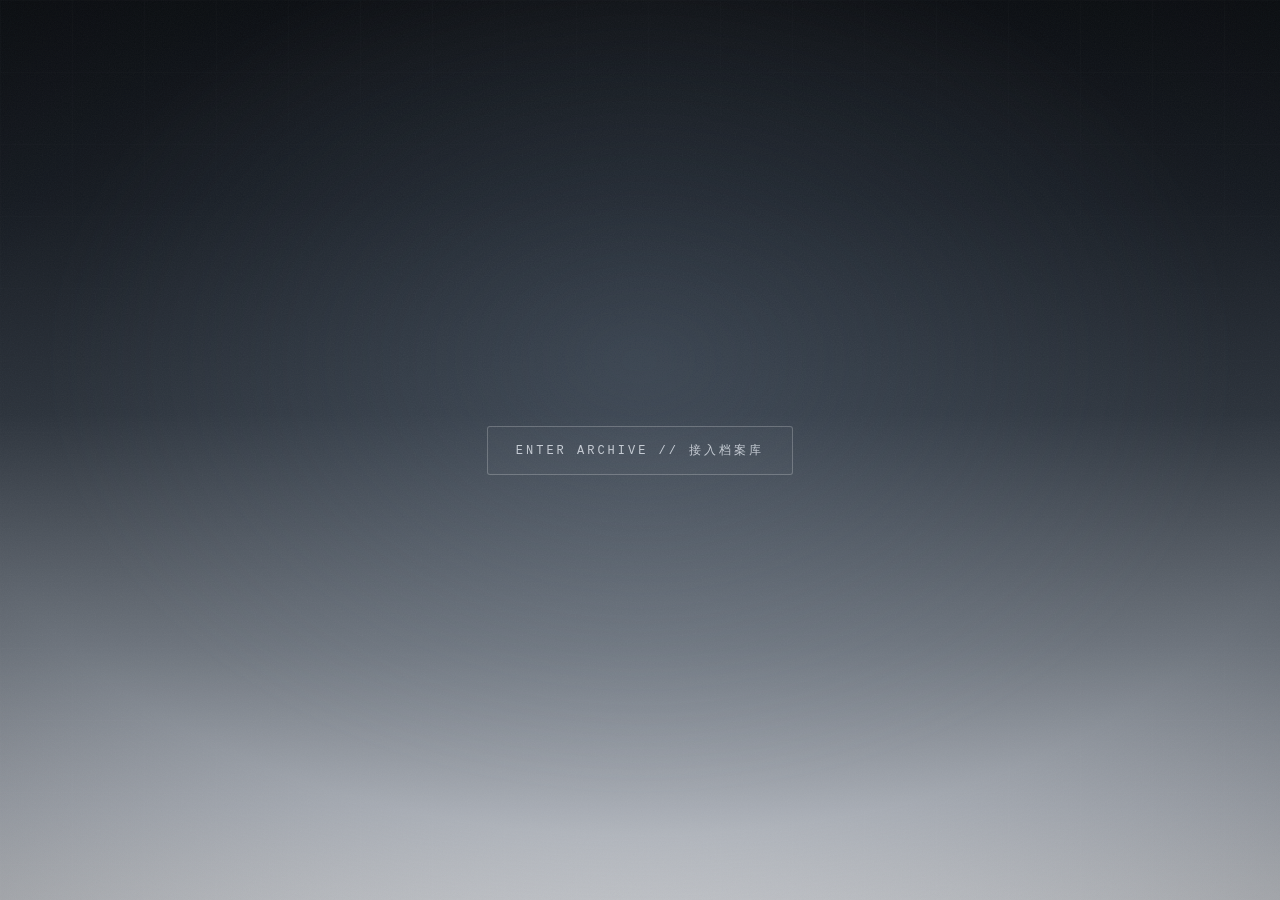
==== commit 7cb6de8a: "Add files via upload" ====
--- a/index.html
+++ b/index.html
@@ -3,5975 +3,1283 @@
 <head>
 <meta charset="UTF-8">
 <meta name="viewport" content="width=device-width, initial-scale=1.0">
-<meta name="description" content="AEGIS FLEET // 陆行舰队概念档案 — 十二舰型移动城塞舰队的概念设定展示页:战术参数、结构扫描、研发沿革与世界观档案。">
-<meta name="theme-color" content="#0a0c10">
-<link rel="icon" href="data:image/svg+xml,%3Csvg xmlns='http://www.w3.org/2000/svg' viewBox='0 0 32 32'%3E%3Crect width='32' height='32' fill='%230a0c10'/%3E%3Cpath d='M16 3l13 13-13 13L3 16z' fill='%23ff6a00'/%3E%3C/svg%3E">
-<title>AEGIS FLEET // 陆行舰队概念档案 (CLASSIFIED // VER 3.0)</title>
-<link rel="preconnect" href="https://fonts.moonshotapis.com">
-<link rel="preconnect" href="https://fonts.gstatic.com" crossorigin>
-<link href="https://fonts.moonshotapis.com/css2?family=Rajdhani:wght@500;600;700&family=JetBrains+Mono:wght@400;500;700&family=Noto+Sans+SC:wght@300;400;500;700&display=swap" rel="stylesheet">
+<meta name="color-scheme" content="dark">
+<meta name="theme-color" content="#12161c">
+<meta name="description" content="AEGIS // TERRA SYSTEMS — 移动文明档案库 · 双终端接入点。选择接入 01 档案终端（陆行舰队 · 军事档案）或 02 分析终端（莱茵生命 · 分析终端）。">
+<title>AEGIS // TERRA SYSTEMS — 双终端接入点</title>
+
 <style>
-:root {
-  --ark-orange: #ff6a00;
-  --ark-orange-bright: #ff8833;
-  --ark-orange-dim: rgba(255, 106, 0, .35);
-  --ark-orange-glow: rgba(255, 106, 0, .18);
-  --ark-cyan: #00f0ff;
-  --ark-red: #ff334b;
-  --bg-deep: #080a0e;
-  --bg-panel: #0e1219;
-  --bg-panel-light: #141b24;
-  --line: rgba(255, 255, 255, .08);
-  --line-strong: rgba(255, 255, 255, .15);
-  --text-dim: #738094;
-  --text-main: #e2e8f0;
-  --text-bright: #ffffff;
-  --mono: 'JetBrains Mono', monospace;
-  --sans: 'Rajdhani', 'Noto Sans SC', sans-serif;
-}
-* { margin: 0; padding: 0; box-sizing: border-box; }
-html { scroll-behavior: smooth; }
-body {
-  background: var(--bg-deep);
-  color: var(--text-main);
-  font-family: var(--sans);
-  overflow-x: hidden;
-  cursor: none;
-  line-height: 1.6;
-}
-::selection { background: var(--ark-orange); color: #000; }
-::-webkit-scrollbar { width: 5px; height: 5px; }
-::-webkit-scrollbar-track { background: var(--bg-deep); }
-::-webkit-scrollbar-thumb { background: var(--ark-orange-dim); border-radius: 2px; }
-
-/* ========== 自定义光标 ========== */
-.cursor-dot {
-  position: fixed; width: 6px; height: 6px;
-  background: var(--ark-orange); border-radius: 50%;
-  pointer-events: none; z-index: 13000;
-  transform: translate(-50%, -50%);
-  transition: transform .06s ease-out, opacity .25s;
-}
-.cursor-ring {
-  position: fixed; width: 34px; height: 34px;
-  border: 1px solid var(--ark-orange-dim);
-  pointer-events: none; z-index: 12999;
-  transform: translate(-50%, -50%) rotate(45deg);
-  transition: width .2s, height .2s, border-color .25s, transform .12s ease-out, opacity .25s;
-}
-.cursor-ring.hovering {
-  width: 52px; height: 52px;
-  border-color: var(--ark-orange);
-  background: rgba(255, 106, 0, 0.05);
-  transform: translate(-50%, -50%) rotate(90deg);
-}
-/* 滚动条拖动 / 离开窗口时:隐藏自定义光标,还原系统光标 */
-body.cursor-faded { cursor: auto; }
-body.cursor-faded .cursor-dot, body.cursor-faded .cursor-ring { opacity: 0; }
-
-/* ========== 加载屏 ========== */
-#loader {
-  position: fixed; inset: 0; z-index: 9998;
-  background: var(--bg-deep);
-  display: flex; flex-direction: column;
-  align-items: center; justify-content: center;
-  transition: opacity .6s, visibility .6s;
-}
-#loader.done { opacity: 0; visibility: hidden; }
-.loader-logo {
-  font-family: var(--mono); font-size: 13px;
-  letter-spacing: 8px; color: var(--text-dim); margin-bottom: 24px;
-}
-.loader-logo span { color: var(--ark-orange); font-weight: 700; }
-.loader-bar {
-  width: 320px; height: 2px; background: var(--line);
-  position: relative; overflow: hidden;
-}
-.loader-bar::after {
-  content: ''; position: absolute; inset: 0;
-  background: var(--ark-orange);
-  transform-origin: left;
-  animation: loadBar 1.4s cubic-bezier(0.1, 0.7, 0.1, 1) forwards;
-}
-@keyframes loadBar { from { transform: scaleX(0); } to { transform: scaleX(1); } }
-.loader-pct { font-family: var(--mono); font-size: 11px; color: var(--ark-orange); margin-top: 14px; letter-spacing: 2px; }
-
-/* ========== 粒子与网格背景 ========== */
-#particles { position: fixed; inset: 0; z-index: 0; pointer-events: none; }
-.scanlines {
-  position: fixed; inset: 0; z-index: 1; pointer-events: none;
-  background: repeating-linear-gradient(0deg, transparent 0 2px, rgba(0,0,0,.15) 2px 4px);
-}
-.grid-bg {
-  position: fixed; inset: 0; z-index: 0; pointer-events: none;
+/* ==========================================================================
+   0. 设计变量
+   ========================================================================== */
+:root{
+  /* 页面文字：顶部压暗、底部压亮，统一走中性灰 */
+  --site-ink:#a9b0ba;
+  --site-ink-dim:#767e88;
+  --foot-ink:#4b515a;
+
+  --radius:3px;                       /* 克制的圆角 */
+
+  /* 系统字体栈，零外链字体 */
+  --font:"PingFang SC","Noto Sans SC","Source Han Sans SC","Microsoft YaHei","Hiragino Sans GB",system-ui,-apple-system,sans-serif;
+  --mono:ui-monospace,"JetBrains Mono","SFMono-Regular",Consolas,"Liberation Mono",monospace;
+
+  /* 噪点纹理：SVG feTurbulence 生成的灰度噪点，data-uri 内联，不引外链 */
+  --noise:url("data:image/svg+xml,%3Csvg xmlns='http://www.w3.org/2000/svg' width='160' height='160'%3E%3Cfilter id='n'%3E%3CfeTurbulence type='fractalNoise' baseFrequency='0.85' numOctaves='4' stitchTiles='stitch'/%3E%3CfeColorMatrix type='saturate' values='0'/%3E%3C/filter%3E%3Crect width='160' height='160' filter='url(%23n)'/%3E%3C/svg%3E");
+}
+
+*{ margin:0; padding:0; box-sizing:border-box; }
+html{ -webkit-text-size-adjust:100%; }
+
+body{
+  min-height:100vh;
+  min-height:100dvh;
+  font-family:var(--font);
+  color:var(--site-ink);
+  /* 深空灰 → 浅灰的垂直渐变，作为"巨大终端"的底层空间 */
+  background-color:#171b21;
+  background-image:linear-gradient(180deg,
+    #0b0e12 0%,
+    #151a21 22%,
+    #2b323b 46%,
+    #6d747d 72%,
+    #a8adb5 90%,
+    #c9ccd1 100%);
+  background-attachment:fixed;
+  display:flex;
+  flex-direction:column;
+  align-items:center;
+  padding:30px 24px 22px;
+  gap:24px;
+  overflow-x:hidden;
+}
+
+/* ==========================================================================
+   1. 背景层：光晕漂移 + 极淡网格 + 噪点 + 暗角
+   全部 fixed 且 pointer-events:none，纯装饰
+   ========================================================================== */
+.bg{ position:fixed; inset:0; z-index:0; pointer-events:none; overflow:hidden; }
+
+/* 1.1 光晕：30s 一次循环，位移/缩放幅度极小，让页面"活着" */
+.bg__halo{
+  position:absolute;
+  left:50%; top:40%;
+  width:130vmax; height:95vmax;
+  transform:translate(-50%,-50%);
+  background:radial-gradient(closest-side, rgba(168,196,228,.16), rgba(168,196,228,.05) 48%, rgba(168,196,228,0) 72%);
+  filter:blur(8px);
+  animation:haloDrift 30s ease-in-out infinite alternate;
+}
+@keyframes haloDrift{
+  0%   { transform:translate(-51.5%,-51.5%) scale(1);    opacity:.72; }
+  100% { transform:translate(-48.5%,-48.5%) scale(1.055); opacity:1; }
+}
+
+/* 1.2 网格：透明度极低，用遮罩让它只在画面边缘隐约可见 */
+.bg__grid{
+  position:absolute; inset:0;
   background-image:
-    linear-gradient(rgba(255,255,255,.022) 1px, transparent 1px),
-    linear-gradient(90deg, rgba(255,255,255,.022) 1px, transparent 1px);
-  background-size: 50px 50px;
-  mask-image: radial-gradient(ellipse at 50% 40%, black 30%, transparent 80%);
-  -webkit-mask-image: radial-gradient(ellipse at 50% 40%, black 30%, transparent 80%);
-}
-
-/* ========== 通用布局 ========== */
-.container { max-width: 1340px; margin: 0 auto; padding: 0 32px; position: relative; z-index: 2; }
-
-/* ========== 导航栏 ========== */
-nav {
-  position: fixed; top: 0; left: 0; right: 0; z-index: 100;
-  padding: 0 36px; height: 64px;
-  display: flex; align-items: center; justify-content: space-between;
-  background: rgba(8, 10, 14, 0.88);
-  backdrop-filter: blur(14px);
-  border-bottom: 1px solid var(--line);
-}
-.nav-logo { display: flex; align-items: center; gap: 12px; font-weight: 700; font-size: 18px; letter-spacing: 3px; color: var(--text-bright); }
-.nav-logo .mark {
-  width: 26px; height: 26px; background: var(--ark-orange);
-  clip-path: polygon(50% 0, 100% 50%, 50% 100%, 0 50%);
-  animation: markPulse 3s ease-in-out infinite;
-}
-@keyframes markPulse {
-  0%, 100% { box-shadow: 0 0 0 0 var(--ark-orange-dim); }
-  50% { box-shadow: 0 0 22px 6px var(--ark-orange-dim); }
-}
-.nav-links { display: flex; gap: 4px; }
-.nav-links a {
-  color: var(--text-dim); text-decoration: none;
-  font-size: 13px; font-weight: 600; letter-spacing: 2px;
-  padding: 8px 18px;
-  clip-path: polygon(8px 0, 100% 0, calc(100% - 8px) 100%, 0 100%);
-  transition: all .25s; position: relative;
-}
-.nav-links a:hover, .nav-links a.active { color: #000; background: var(--ark-orange); }
-.nav-controls { display: flex; align-items: center; gap: 10px; font-family: var(--mono); font-size: 11px; }
-.audio-btn {
-  background: transparent; border: 1px solid var(--line); color: var(--text-dim);
-  padding: 5px 10px; cursor: pointer; font-family: var(--mono); font-size: 11px;
-  letter-spacing: 1px; transition: all .25s; display: flex; align-items: center; gap: 6px;
-  white-space: nowrap;
-}
-.audio-btn.on { color: var(--ark-orange); border-color: var(--ark-orange-dim); background: rgba(255,106,0,.08); }
-.audio-btn:hover { border-color: var(--ark-orange); }
-.nav-status { color: var(--text-dim); display: flex; align-items: center; gap: 8px; }
-.status-dot { width: 6px; height: 6px; background: #2ecc71; border-radius: 50%; box-shadow: 0 0 8px #2ecc71; animation: blink 2s infinite; }
-@keyframes blink { 50% { opacity: .3; } }
-.burger {
-  display: none; width: 36px; height: 36px; align-items: center; justify-content: center; flex-direction: column;
-  background: transparent; border: 1px solid var(--line);
-  color: var(--text-main); cursor: pointer;
-}
-.burger span { width: 16px; height: 1.5px; background: currentColor; margin: 2.5px 0; transition: all .3s; }
-
-/* ========== Hero ========== */
-.hero {
-  min-height: 100vh; display: flex; align-items: center;
-  position: relative; padding-top: 70px; padding-bottom: 60px; overflow: hidden;
-}
-.hero-content { width: 100%; max-width: 800px; position: relative; z-index: 2; }
-.hero-tag {
-  font-family: var(--mono); font-size: 12px; color: var(--ark-orange); letter-spacing: 3px;
-  display: inline-flex; align-items: center; gap: 12px;
-  border: 1px solid var(--ark-orange-dim); background: rgba(255,106,0,.04);
-  padding: 7px 18px; margin-bottom: 24px;
-  clip-path: polygon(8px 0, 100% 0, calc(100% - 8px) 100%, 0 100%);
-}
-.hero-tag::before { content: ''; width: 24px; height: 1px; background: var(--ark-orange); }
-h1.glitch {
-  font-size: clamp(44px, 7vw, 92px);
-  font-weight: 700; line-height: 1.05;
-  letter-spacing: 2px; position: relative;
-  text-transform: uppercase; color: var(--text-bright);
-}
-h1.glitch span.accent { color: var(--ark-orange); text-shadow: 0 0 30px var(--ark-orange-glow); }
-h1.glitch::before, h1.glitch::after {
-  content: attr(data-text); position: absolute; inset: 0; opacity: 0; pointer-events: none;
-}
-h1.glitch.glitching::before { opacity: .8; color: var(--ark-cyan); animation: glitchShift .25s steps(2) 3; clip-path: inset(20% 0 40% 0); }
-h1.glitch.glitching::after { opacity: .8; color: var(--ark-red); animation: glitchShift2 .25s steps(2) 3; clip-path: inset(60% 0 10% 0); }
-@keyframes glitchShift { 50% { transform: translate(-4px, 2px); } }
-@keyframes glitchShift2 { 50% { transform: translate(4px, -2px); } }
-.hero-sub {
-  margin-top: 22px; color: var(--text-dim); font-size: 15.5px; line-height: 1.85;
-  border-left: 2px solid var(--ark-orange); padding-left: 20px; font-weight: 400;
-}
-.hero-sub b { color: var(--text-main); font-weight: 600; }
-.hero-actions { margin-top: 36px; display: flex; gap: 16px; flex-wrap: wrap; }
-.btn {
-  display: inline-flex; align-items: center; gap: 10px;
-  padding: 13px 32px; font-size: 13px; font-weight: 700;
-  letter-spacing: 2.5px; text-decoration: none;
-  clip-path: polygon(10px 0, 100% 0, calc(100% - 10px) 100%, 0 100%);
-  transition: all .25s; position: relative; overflow: hidden;
-  cursor: pointer; border: none; font-family: var(--sans);
-}
-.btn-primary { background: var(--ark-orange); color: #000; }
-.btn-primary::before {
-  content: ''; position: absolute; inset: 0;
-  background: #fff; transform: translateX(-101%);
-  transition: transform .3s ease;
-}
-.btn-primary:hover::before { transform: translateX(0); }
-.btn-primary span { position: relative; z-index: 1; }
-.btn-ghost { border: 1px solid var(--line-strong); color: var(--text-main); background: rgba(16,20,27,.6); }
-.btn-ghost:hover { border-color: var(--ark-orange); color: var(--ark-orange); background: rgba(255,106,0,.08); }
-
-.hero-stats {
-  position: absolute; right: 32px; bottom: 48px; display: flex; gap: 0; z-index: 3;
-}
-.hstat {
-  padding: 16px 24px; text-align: center;
-  border: 1px solid var(--line); border-right: none;
-  background: rgba(14, 18, 25, .85); backdrop-filter: blur(10px);
-}
-.hstat:last-child { border-right: 1px solid var(--line); }
-.hstat .num { font-family: var(--mono); font-size: 26px; font-weight: 700; color: var(--ark-orange); }
-.hstat .lbl { font-size: 11px; color: var(--text-dim); letter-spacing: 2px; margin-top: 3px; font-weight: 600; }
-.hstat .note { font-family: var(--mono); font-size: 9px; color: rgba(122,132,148,.6); margin-top: 3px; }
-
-#heroArtWrap {
-  position: absolute; right: -40px; bottom: -20px; z-index: 1;
-  width: min(72vw, 920px); opacity: .65; pointer-events: none;
-  mask-image: linear-gradient(90deg, transparent 0%, black 25%);
-  -webkit-mask-image: linear-gradient(90deg, transparent 0%, black 25%);
-  animation: heroFloat 9s ease-in-out infinite;
-}
-@keyframes heroFloat { 0%, 100% { transform: translateY(0); } 50% { transform: translateY(-14px); } }
-#heroArt { width: 100%; height: auto; overflow: visible; filter: drop-shadow(0 0 20px rgba(255,106,0,.2)); }
-.art-light { animation: artBlink 2.6s ease-in-out infinite; }
-@keyframes artBlink { 0%, 100% { opacity: .15; } 50% { opacity: 1; } }
-
-/* ========== 区块通用 ========== */
-section { padding: 110px 0; position: relative; }
-.sec-head { display: flex; align-items: flex-end; justify-content: space-between; margin-bottom: 50px; flex-wrap: wrap; gap: 20px; }
-.sec-title { font-size: clamp(30px, 3.8vw, 46px); font-weight: 700; letter-spacing: 2.5px; color: var(--text-bright); }
-.sec-title .idx {
-  font-family: var(--mono); font-size: 13px; color: var(--ark-orange);
-  display: block; margin-bottom: 6px; letter-spacing: 4px; font-weight: 500;
-}
-.sec-desc { max-width: 480px; color: var(--text-dim); font-size: 14px; line-height: 1.8; }
-.reveal { opacity: 0; transform: translateY(24px); transition: opacity .7s cubic-bezier(.22,1,.36,1), transform .7s cubic-bezier(.22,1,.36,1); }
-.reveal.in { opacity: 1; transform: translateY(0); }
-
-/* ========== 世界观深度档案 (World Dossier) ========== */
-.lore-grid {
-  display: grid; grid-template-columns: 1.2fr 1fr; gap: 24px; margin-bottom: 40px;
-}
-.lore-box {
-  background: var(--bg-panel); border: 1px solid var(--line);
-  padding: 30px; position: relative;
-  clip-path: polygon(0 0, calc(100% - 16px) 0, 100% 16px, 100% 100%, 0 100%);
-}
-.lore-box h3 {
-  font-size: 19px; letter-spacing: 1.5px; margin-bottom: 14px; color: var(--text-bright);
-  display: flex; align-items: center; justify-content: space-between;
-}
-.lore-box h3 span { font-family: var(--mono); font-size: 11px; color: var(--ark-orange); letter-spacing: 2px; }
-.lore-box p { font-size: 13.5px; color: var(--text-dim); line-height: 1.9; margin-bottom: 12px; }
-.lore-box p strong { color: var(--text-main); }
-.lore-tags { display: flex; gap: 8px; flex-wrap: wrap; margin-top: 18px; }
-.lore-tag {
-  font-family: var(--mono); font-size: 10px; color: var(--text-dim);
-  background: rgba(255,255,255,.04); border: 1px solid var(--line);
-  padding: 4px 10px;
-}
-.lore-tag b { color: var(--ark-orange); font-weight: 400; }
-
-/* ========== 舰队展示台 ========== */
-.doctrine { display: flex; flex-wrap: wrap; gap: 10px; margin: -20px 0 28px; }
-.chip {
-  font-family: var(--mono); font-size: 12px; letter-spacing: 1px;
-  color: var(--text-dim); border: 1px solid var(--line);
-  background: rgba(14,18,25,.8); padding: 8px 16px;
-  clip-path: polygon(6px 0, 100% 0, calc(100% - 6px) 100%, 0 100%);
-  transition: all .25s; cursor: pointer; user-select: none;
-}
-.chip:hover, .chip.active { color: var(--ark-orange); border-color: var(--ark-orange-dim); background: rgba(255,106,0,.08); }
-.chip b { color: var(--ark-orange); font-weight: 600; margin-right: 6px; }
-
-.showcase {
-  display: grid; grid-template-columns: 320px 1fr 380px;
-  gap: 24px; min-height: 700px; align-items: stretch;
-}
-/* 舰型列表 */
-.ship-list { display: grid; grid-template-columns: repeat(2, minmax(0,1fr)); gap: 12px; align-content: start; }
-.ship-tab {
-  padding: 14px 16px; background: var(--bg-panel);
-  border: 1px solid var(--line); cursor: pointer;
-  clip-path: polygon(0 0, 100% 0, 100% calc(100% - 8px), calc(100% - 8px) 100%, 0 100%);
-  transition: all .25s; position: relative; overflow: hidden;
-}
-.ship-tab::before {
-  content: ''; position: absolute; left: 0; top: 0; bottom: 0;
-  width: 3px; background: var(--ark-orange);
-  transform: scaleY(0); transition: transform .25s;
-}
-.ship-tab:hover { background: rgba(255,106,0,.05); border-color: rgba(255,106,0,.25); }
-.ship-tab.active { background: rgba(255,106,0,.12); border-color: var(--ark-orange); }
-.ship-tab.active::before { transform: scaleY(1); }
-.ship-tab .code { font-family: var(--mono); font-size: 10.5px; color: var(--ark-orange); letter-spacing: 1.5px; display: flex; justify-content: space-between; align-items: center; }
-.ship-tab .code .st { font-size: 9px; color: #2ecc71; letter-spacing: 1px; font-weight: 700; }
-.ship-tab .name { font-size: 16px; font-weight: 700; margin-top: 6px; letter-spacing: .5px; color: var(--text-bright); }
-.ship-tab .cls { font-size: 11px; color: var(--text-dim); margin-top: 3px; }
-.ship-tab.locked { border-style: dashed; border-color: rgba(255,51,75,.35); background: rgba(20,10,14,.4); }
-.ship-tab.locked .code { color: var(--ark-red); }
-.ship-tab.locked .st { color: var(--ark-red); }
-.ship-tab.locked:hover { background: rgba(255,51,75,.08); border-color: var(--ark-red); }
-
-/* 展示台舞台 Canvas */
-.ship-stage {
-  background: var(--bg-panel); border: 1px solid var(--line);
-  position: relative; overflow: hidden;
-  display: flex; flex-direction: column; align-items: center; justify-content: center;
-  user-select: none;
-}
-.ship-stage::before {
-  content: ''; position: absolute; inset: 0;
-  background: radial-gradient(circle at 50% 50%, rgba(255,106,0,.08), transparent 65%);
-  pointer-events: none;
-}
-.stage-toolbar {
-  position: absolute; top: 14px; left: 14px; right: 14px; z-index: 10;
-  display: flex; justify-content: space-between; align-items: center;
-}
-.mode-switches { display: flex; gap: 4px; }
-.mode-btn {
-  background: rgba(14,18,25,.85); border: 1px solid var(--line); color: var(--text-dim);
-  font-family: var(--mono); font-size: 9.5px; letter-spacing: 1.5px; padding: 4px 10px;
-  cursor: pointer; transition: all .2s; backdrop-filter: blur(4px);
-}
-.mode-btn.active, .mode-btn:hover { color: var(--ark-orange); border-color: var(--ark-orange); background: rgba(255,106,0,.1); }
-
-.stage-frame { position: absolute; width: 20px; height: 20px; border-color: var(--ark-orange); border-style: solid; border-width: 0; z-index: 3; pointer-events: none; }
-.sf-tl { top: 10px; left: 10px; border-top-width: 2px; border-left-width: 2px; }
-.sf-tr { top: 10px; right: 10px; border-top-width: 2px; border-right-width: 2px; }
-.sf-bl { bottom: 10px; left: 10px; border-bottom-width: 2px; border-left-width: 2px; }
-.sf-br { bottom: 10px; right: 10px; border-bottom-width: 2px; border-right-width: 2px; }
-.stage-scan {
-  position: absolute; left: 0; right: 0; height: 50px;
-  background: linear-gradient(180deg, transparent, rgba(255,106,0,.15), transparent);
-  animation: scanMove 3.6s linear infinite; z-index: 2; pointer-events: none;
-}
-@keyframes scanMove { from { top: -50px; } to { top: 100%; } }
-#shipCanvas { position: relative; z-index: 1; width: min(100%, 640px); height: auto; display: block; cursor: grab; touch-action: none; }
-#shipCanvas:active { cursor: grabbing; }
-
-/* 悬浮 HUD 标签 */
-.hud {
-  position: absolute; z-index: 3;
-  font-family: var(--mono); font-size: 10px;
-  color: var(--text-dim); letter-spacing: 1px;
-  background: rgba(8,10,14,.7); border: 1px solid var(--line);
-  padding: 5px 9px; min-width: 80px;
-  display: flex; flex-direction: column; gap: 1px;
-  backdrop-filter: blur(4px); pointer-events: none;
-}
-.hud .hk { color: rgba(122,132,148,.6); font-size: 8.5px; letter-spacing: 2px; }
-.hud .hv { color: var(--ark-orange); font-size: 11.5px; font-weight: 700; }
-.hud-tl { top: 52px; left: 24px; }
-.hud-tr { top: 52px; right: 24px; }
-.hud-bl { bottom: 36px; left: 24px; }
-.hud-br { bottom: 36px; right: 24px; }
-
-.stage-label {
-  position: absolute; bottom: 12px; left: 50%; transform: translateX(-50%);
-  font-family: var(--mono); font-size: 11px; color: var(--text-dim);
-  letter-spacing: 2.5px; z-index: 3; white-space: nowrap;
-}
-.stage-label b { color: var(--ark-orange); }
-.stage-label.deny { color: var(--ark-red); }
-
-/* 右侧档案面板 */
-.spec-panel { display: flex; flex-direction: column; gap: 16px; }
-.spec-box { background: var(--bg-panel); border: 1px solid var(--line); padding: 20px 24px; position: relative; }
-.spec-box h4 {
-  font-family: var(--mono); font-size: 12px; color: var(--ark-orange);
-  letter-spacing: 2.5px; margin-bottom: 16px;
-  display: flex; align-items: center; gap: 8px; font-weight: 700;
-}
-.spec-box h4::before { content: ''; width: 7px; height: 7px; background: var(--ark-orange); clip-path: polygon(50% 0, 100% 50%, 50% 100%, 0 50%); }
-.h4r { margin-left: auto; font-size: 10px; color: var(--text-dim); letter-spacing: 1px; font-weight: 400; }
-
-.stat-row { margin-bottom: 14px; }
-.stat-row .sr-head { display: flex; justify-content: space-between; font-size: 13px; margin-bottom: 6px; font-weight: 500; }
-.stat-row .sr-head .v { font-family: var(--mono); color: var(--ark-orange); font-weight: 700; }
-.stat-bar { height: 5px; background: rgba(255,255,255,.06); overflow: hidden; }
-.stat-bar .fill {
-  height: 100%; background: linear-gradient(90deg, var(--ark-orange-dim), var(--ark-orange));
-  width: 0; transition: width .8s cubic-bezier(.22, 1, .36, 1);
-  position: relative; overflow: hidden;
-}
-.stat-bar .fill::after {
-  content: ''; position: absolute; inset: 0;
-  background: linear-gradient(90deg, transparent, rgba(255,255,255,.4), transparent);
-  transform: translateX(-101%);
-  animation: statShimmer 2.6s ease-in-out infinite;
-}
-@keyframes statShimmer { 55%, 100% { transform: translateX(101%); } }
-
-.role-tag {
-  display: flex; align-items: center; gap: 8px; flex-wrap: wrap;
-  font-family: var(--mono); font-size: 12px; color: var(--text-main);
-  border-bottom: 1px solid var(--line); padding-bottom: 12px; margin-bottom: 12px;
-}
-.role-tag b { color: var(--ark-orange); font-weight: 700; }
-.role-tag .rt-state { margin-left: auto; color: #2ecc71; font-size: 10px; font-weight: 700; }
-
-.spec-desc { font-size: 14px; color: var(--text-dim); line-height: 1.9; }
-.spec-log {
-  margin-top: 16px; padding: 12px 16px; background: rgba(0,0,0,.25);
-  border-left: 2px solid var(--ark-orange); font-family: var(--mono);
-  font-size: 12px; color: rgba(226,232,240,.85); line-height: 1.7;
-}
-.spec-log .log-head { color: var(--ark-orange); margin-bottom: 6px; font-weight: 700; }
-.quote {
-  margin-top: 12px; font-size: 12.5px; line-height: 1.7;
-  color: rgba(232,236,242,.7); padding-left: 10px;
-  border-left: 1px solid var(--ark-orange-dim); font-style: italic;
-}
-.quote::before { content: '“'; color: var(--ark-orange); margin-right: 4px; }
-.quote::after { content: '”'; color: var(--ark-orange); margin-left: 4px; }
-
-.spec-kv { display: grid; grid-template-columns: 1fr 1fr; gap: 10px 16px; }
-.kv-item { border-left: 2px solid var(--ark-orange-dim); padding-left: 10px; min-width: 0; }
-.kv-item .k { font-size: 10px; color: var(--text-dim); letter-spacing: 1.5px; text-transform: uppercase; }
-.kv-item .v { font-family: var(--mono); font-size: 13px; margin-top: 3px; line-height: 1.5; color: var(--text-main); font-weight: 500; }
-.reg-note {
-  margin-top: 24px; font-family: var(--mono); font-size: 12px;
-  color: var(--text-dim); letter-spacing: 2px; text-align: center;
-}
-.reg-note b { color: var(--ark-orange); font-weight: 700; }
-
-/* ========== 绝密解密终端 Modal ========== */
-#decryptModal {
-  position: fixed; inset: 0; z-index: 10001;
-  background: rgba(4,6,9,.88); backdrop-filter: blur(12px);
-  display: flex; align-items: center; justify-content: center;
-  opacity: 0; visibility: hidden; transition: all .3s;
-}
-#decryptModal.open { opacity: 1; visibility: visible; }
-.modal-window {
-  width: min(92vw, 680px); background: var(--bg-panel);
-  border: 1px solid var(--ark-red); box-shadow: 0 0 35px rgba(255,51,75,.2);
-  padding: 30px; position: relative;
-}
-.modal-header { display: flex; justify-content: space-between; align-items: center; border-bottom: 1px solid rgba(255,51,75,.3); padding-bottom: 12px; margin-bottom: 20px; }
-.modal-title { font-family: var(--mono); color: var(--ark-red); font-size: 14px; letter-spacing: 3px; font-weight: 700; }
-.modal-close { background: transparent; border: 1px solid var(--ark-red); color: var(--ark-red); width: 28px; height: 28px; cursor: pointer; font-family: var(--mono); }
-.modal-body { font-family: var(--mono); font-size: 12.5px; line-height: 1.85; color: var(--text-main); }
-.decrypt-prog { height: 3px; background: rgba(255,255,255,.1); margin: 16px 0; position: relative; overflow: hidden; }
-.decrypt-prog .bar { height: 100%; background: var(--ark-red); width: 0; transition: width 1.2s cubic-bezier(.1, .8, .2, 1); }
-
-/* ========== 欧米茄9绝密舰船特殊展示界面 ========== */
-#omega9Modal {
-  position: fixed; inset: 0; z-index: 10002;
-  background: rgba(4,6,9,.95); backdrop-filter: blur(16px);
-  display: flex; align-items: center; justify-content: center;
-  opacity: 0; visibility: hidden; transition: all .5s cubic-bezier(.22,1,.36,1);
-  overflow: hidden;
-}
-#omega9Modal.open { opacity: 1; visibility: visible; }
-.omega9-container {
-  width: min(96vw, 1400px); height: min(92vh, 800px);
-  background: var(--bg-panel);
-  border: 2px solid var(--ark-red);
-  box-shadow: 0 0 60px rgba(255,51,75,.3), inset 0 0 100px rgba(255,51,75,.05);
-  position: relative;
-  display: grid;
-  grid-template-columns: 1fr 1fr;
-  overflow: hidden;
-  clip-path: polygon(0 0, calc(100% - 30px) 0, 100% 30px, 100% 100%, 0 100%);
-}
-.omega9-close {
-  position: absolute; top: 20px; right: 20px; z-index: 10;
-  background: transparent; border: 1px solid var(--ark-red);
-  color: var(--ark-red); width: 36px; height: 36px; cursor: pointer;
-  font-family: var(--mono); font-size: 18px; transition: all .3s;
-}
-.omega9-close:hover { background: var(--ark-red); color: #000; }
-.omega9-left {
-  padding: 40px; border-right: 1px solid rgba(255,51,75,.2);
-  overflow-y: auto;
-  position: relative;
-}
-.omega9-right {
-  padding: 40px; position: relative;
-  display: flex; flex-direction: column;
-  justify-content: center;
-  align-items: center;
-}
-.omega9-header {
-  margin-bottom: 30px; border-bottom: 1px solid rgba(255,51,75,.3);
-  padding-bottom: 20px;
-}
-.omega9-code {
-  font-family: var(--mono); font-size: 16px; color: var(--ark-red);
-  letter-spacing: 4px; font-weight: 700; margin-bottom: 8px;
-}
-.omega9-name {
-  font-size: 28px; font-weight: 700; letter-spacing: 2px;
-  color: var(--text-bright); margin-bottom: 12px;
-}
-.omega9-class {
-  font-family: var(--mono); font-size: 12px; color: var(--text-dim);
-  letter-spacing: 2px; background: rgba(255,51,75,.1);
-  padding: 4px 12px; display: inline-block;
-}
-.omega9-section {
-  margin-bottom: 24px;
-}
-.omega9-section-title {
-  font-family: var(--mono); font-size: 12px; color: var(--ark-red);
-  letter-spacing: 3px; font-weight: 700; margin-bottom: 12px;
-  display: flex; align-items: center;
-}
-.omega9-section-title::before {
-  content: ''; width: 20px; height: 1px; background: var(--ark-red); margin-right: 10px;
-}
-.omega9-desc {
-  font-size: 14px; line-height: 1.8; color: var(--text-main);
-  margin-bottom: 12px;
-}
-.omega9-stats {
-  display: grid; grid-template-columns: 1fr 1fr; gap: 12px;
-}
-.omega9-stat {
-  background: rgba(255,51,75,.05); border: 1px solid rgba(255,51,75,.2);
-  padding: 12px; position: relative;
-}
-.omega9-stat-label {
-  font-family: var(--mono); font-size: 10px; color: var(--text-dim);
-  letter-spacing: 2px; margin-bottom: 4px;
-}
-.omega9-stat-value {
-  font-family: var(--mono); font-size: 18px; color: var(--ark-red);
-  font-weight: 700;
-}
-.omega9-warning {
-  margin-top: 20px; padding: 12px 16px;
-  background: rgba(255,51,75,.1); border: 1px dashed var(--ark-red);
-  color: var(--ark-red); font-size: 11px; line-height: 1.6;
-}
-.omega9-visual {
-  width: 100%; height: 100%; position: relative;
-  display: flex; flex-direction: column;
-  justify-content: center;
-  align-items: center;
-}
-.omega9-canvas-container {
-  width: 100%; height: 400px; position: relative;
-  margin-bottom: 20px;
-}
-#omega9Canvas {
-  width: 100%; height: 100%;
-}
-.omega9-visual-info {
-  width: 100%; padding: 16px;
-  background: rgba(255,51,75,.05);
-  border: 1px solid rgba(255,51,75,.2);
-  font-family: var(--mono); font-size: 11px;
-  color: var(--text-dim);
-  line-height: 1.6;
-}
-.omega9-visual-info span {
-  color: var(--ark-red); font-weight: 700;
-}
-.omega9-scan-line {
-  position: absolute; top: 0; left: 0; right: 0; height: 2px;
-  background: linear-gradient(90deg, transparent, var(--ark-red), transparent);
-  animation: omega9Scan 3s linear infinite;
-  z-index: 5;
-}
-@keyframes omega9Scan {
-  0% { top: 0; opacity: 0; }
-  10% { opacity: 1; }
-  90% { opacity: 1; }
-  100% { top: 100%; opacity: 0; }
-}
-.omega9-corner {
-  position: absolute; width: 30px; height: 30px;
-  border-color: var(--ark-red); border-style: solid;
-  border-width: 0; z-index: 3;
-}
-.omega9-tl { top: 10px; left: 10px; border-top-width: 2px; border-left-width: 2px; }
-.omega9-tr { top: 10px; right: 10px; border-top-width: 2px; border-right-width: 2px; }
-.omega9-bl { bottom: 10px; left: 10px; border-bottom-width: 2px; border-left-width: 2px; }
-.omega9-br { bottom: 10px; right: 10px; border-bottom-width: 2px; border-right-width: 2px; }
-.omega9-particles {
-  position: absolute; inset: 0; pointer-events: none; overflow: hidden;
-}
-.omega9-particle {
-  position: absolute; width: 2px; height: 2px; background: var(--ark-red);
-  border-radius: 50%; opacity: 0;
-  animation: omega9Particle 4s infinite;
-}
-@keyframes omega9Particle {
-  0% { transform: translateY(100%); opacity: 0; }
-  10% { opacity: 1; }
-  90% { opacity: 1; }
-  100% { transform: translateY(-100%); opacity: 0; }
-}
-
-/* ========== 公开资料界面 ========== */
-#publicDocsOverlay {
-  position: fixed; inset: 0; z-index: 10002;
-  background: rgba(10,12,16,.7); backdrop-filter: blur(4px);
-  opacity: 0; visibility: hidden; transition: all .4s cubic-bezier(.22,1,.36,1);
-}
-#publicDocsOverlay.open { opacity: 1; visibility: visible; }
-#publicDocsOverlay.closing { opacity: 0; visibility: hidden; }
-
-#publicDocsPanel {
-  position: fixed; top: 0; right: 0; bottom: 0;
-  width: 85%; max-width: 1200px;
-  background: linear-gradient(135deg, #1a1d23 0%, #0f1115 100%);
-  border-left: 2px solid #3a3f4b;
-  box-shadow: -10px 0 40px rgba(0,0,0,.8);
-  z-index: 10003;
-  transform: translateX(100%);
-  transition: transform .6s cubic-bezier(.22,1,.36,1);
-  overflow-y: auto;
-  display: flex; flex-direction: column;
-}
-#publicDocsPanel.open { transform: translateX(0); }
-#publicDocsPanel.closing { transform: translateX(100%); }
-
-.public-docs-header {
-  position: sticky; top: 0; z-index: 10;
-  background: rgba(15,17,21,.98); backdrop-filter: blur(10px);
-  border-bottom: 1px solid #2a2d35;
-  padding: 20px 32px;
-  display: flex; justify-content: space-between; align-items: center;
-}
-.public-docs-title {
-  font-family: var(--mono); font-size: 18px; color: #8a929b;
-  letter-spacing: 3px; font-weight: 700;
-}
-.public-docs-back {
-  background: transparent; border: 1px solid #3a3f4b;
-  color: #6a727b; padding: 8px 16px;
-  font-family: var(--mono); font-size: 12px; letter-spacing: 1px;
-  cursor: pointer; transition: all .3s;
-  clip-path: polygon(6px 0, 100% 0, calc(100% - 6px) 100%, 0 100%);
-}
-.public-docs-back:hover {
-  border-color: #8a929b; color: #8a929b;
-  background: rgba(138,146,155,.1);
-}
-
-.public-docs-content {
-  padding: 40px 32px; flex: 1;
-  position: relative;
-}
-.public-docs-content::before {
-  content: ''; position: absolute; top: 0; left: 0; right: 0; bottom: 0;
-  background: radial-gradient(ellipse at 20% 20%, rgba(74,90,106,.05) 0%, transparent 50%),
-              radial-gradient(ellipse at 80% 80%, rgba(58,74,90,.03) 0%, transparent 50%);
-  pointer-events: none;
-  animation: bgPulse 8s ease-in-out infinite;
-}
-@keyframes bgPulse {
-  0%, 100% { opacity: 1; }
-  50% { opacity: 0.7; }
-}
-
-.docs-grid {
-  display: grid; grid-template-columns: repeat(auto-fill, minmax(280px, 1fr));
-  gap: 24px; margin-bottom: 40px;
-}
-
-.doc-card {
-  background: rgba(26,29,35,.8); border: 1px solid #2a2d35;
-  padding: 24px; position: relative;
-  cursor: pointer; transition: all .4s cubic-bezier(.22,1,.36,1);
-  clip-path: polygon(0 0, calc(100% - 12px) 0, 100% 12px, 100% 100%, 0 100%);
-  overflow: hidden;
-  opacity: 0; transform: translateY(20px);
-  animation: docCardFadeIn 0.6s cubic-bezier(.22,1,.36,1) forwards;
-}
-@keyframes docCardFadeIn {
-  to { opacity: 1; transform: translateY(0); }
-}
-.doc-card::before {
-  content: ''; position: absolute; top: 0; left: 0; right: 0; height: 3px;
-  background: linear-gradient(90deg, #4a5a6a, #6a7a8a);
-  transform: scaleX(0); transition: transform .4s cubic-bezier(.22,1,.36,1);
-}
-.doc-card:hover::before { transform: scaleX(1); }
-.doc-card:hover {
-  border-color: #4a5a6a;
-  transform: translateY(-6px) scale(1.02);
-  box-shadow: 0 12px 32px rgba(0,0,0,.4);
-  background: rgba(36,39,45,.9);
-}
-
-.doc-card-icon {
-  font-size: 32px; margin-bottom: 16px;
-  width: 50px; height: 50px; display: flex; align-items: center; justify-content: center;
-  background: rgba(74,90,106,.15); border: 1px solid #3a4a5a;
-  clip-path: polygon(8px 0, 100% 0, calc(100% - 8px) 100%, 0 100%);
-  transition: all .3s;
-}
-.doc-card:hover .doc-card-icon {
-  background: rgba(74,90,106,.25);
-  border-color: #5a6a7a;
-  transform: scale(1.1);
-}
-.doc-card h3 {
-  font-size: 16px; font-weight: 700; letter-spacing: 1px;
-  color: #a0aab5; margin-bottom: 8px;
-  transition: color .3s;
-}
-.doc-card:hover h3 { color: #c0cad5; }
-.doc-card p {
-  font-size: 13px; color: #6a727b; line-height: 1.6;
-  margin-bottom: 12px;
-}
-.doc-card-meta {
-  font-family: var(--mono); font-size: 11px; color: #5a627b;
-  letter-spacing: 1px;
-}
-
-/* ========== 文章详情弹窗 ========== */
-#articleModal {
-  position: fixed; inset: 0; z-index: 10004;
-  background: rgba(10,12,16,.95); backdrop-filter: blur(16px);
-  display: flex; align-items: center; justify-content: center;
-  opacity: 0; visibility: hidden; transition: all .4s cubic-bezier(.22,1,.36,1);
-}
-#articleModal.open { opacity: 1; visibility: visible; }
-#articleModal.closing { opacity: 0; visibility: hidden; }
-
-.article-modal-content {
-  width: min(92vw, 900px); max-height: 85vh;
-  background: linear-gradient(135deg, #1a1d23 0%, #0f1115 100%);
-  border: 1px solid #3a3f4b;
-  box-shadow: 0 0 60px rgba(0,0,0,.6);
-  position: relative;
-  display: flex; flex-direction: column;
-  clip-path: polygon(0 0, calc(100% - 20px) 0, 100% 20px, 100% 100%, 0 100%);
-  transform: scale(0.95);
-  transition: transform .4s cubic-bezier(.22,1,.36,1);
-}
-#articleModal.open .article-modal-content { transform: scale(1); }
-
-.article-modal-header {
-  padding: 24px 32px; border-bottom: 1px solid #2a2d35;
-  display: flex; justify-content: space-between; align-items: flex-start;
-  background: rgba(42,45,53,.3);
-}
-.article-modal-title {
-  font-family: var(--mono); font-size: 20px; color: #8a929b;
-  letter-spacing: 2px; font-weight: 700; margin-bottom: 8px;
-}
-.article-modal-subtitle {
-  font-size: 14px; color: #6a727b; letter-spacing: 1px;
-}
-.article-modal-close {
-  background: transparent; border: 1px solid #3a3f4b;
-  color: #6a727b; width: 32px; height: 32px;
-  cursor: pointer; font-family: var(--mono); font-size: 18px;
-  transition: all .3s; flex-shrink: 0; margin-left: 16px;
-}
-.article-modal-close:hover {
-  background: #3a3f4b; color: #8a929b;
-  transform: rotate(90deg);
-}
-
-.article-modal-body {
-  padding: 32px; overflow-y: auto; flex: 1;
-}
-
-.article-content {
-  font-size: 15px; line-height: 1.9; color: #a0aab5;
-  opacity: 0; transform: translateY(10px);
-  animation: articleContentFadeIn 0.5s cubic-bezier(.22,1,.36,1) forwards;
-}
-@keyframes articleContentFadeIn {
-  to { opacity: 1; transform: translateY(0); }
-}
-.article-content h3 {
-  font-size: 18px; color: #8a929b;
-  letter-spacing: 1px; margin: 24px 0 12px;
-  font-weight: 700;
-}
-.article-content h4 {
-  font-size: 16px; color: #9aa2ab;
-  letter-spacing: 1px; margin: 20px 0 10px;
-  font-weight: 600;
-}
-.article-content p {
-  margin-bottom: 16px; text-align: justify;
-}
-.article-content ul {
-  margin: 16px 0; padding-left: 24px;
-}
-.article-content li {
-  margin-bottom: 8px; line-height: 1.7;
-}
-.article-content .highlight {
-  color: #7a8a9a; font-weight: 600;
-}
-.article-content .warning {
-  background: rgba(138,82,82,.15); border-left: 3px solid #8a5252;
-  padding: 12px 16px; margin: 16px 0; font-size: 14px;
-  color: #ba9a9a;
-}
-.article-content .info-box {
-  background: rgba(74,90,106,.1); border: 1px solid #3a4a5a;
-  padding: 16px; margin: 16px 0; border-radius: 4px;
-}
-.article-content .data-table {
-  width: 100%; border-collapse: collapse; margin: 16px 0;
-  font-size: 14px;
-}
-.article-content .data-table th,
-.article-content .data-table td {
-  border: 1px solid #2a2d35; padding: 10px 12px; text-align: left;
-}
-.article-content .data-table th {
-  background: rgba(74,90,106,.15); color: #7a8a9a;
-  font-family: var(--mono); font-weight: 700;
-}
-.article-content .data-table tr:hover {
-  background: rgba(74,90,106,.05);
-}
-
-.article-modal-footer {
-  padding: 16px 32px; border-top: 1px solid #2a2d35;
-  display: flex; justify-content: space-between; align-items: center;
-  font-family: var(--mono); font-size: 12px; color: #5a627b;
-}
-
-/* ========== 卡片网格 ========== */
-.cards-grid { display: grid; grid-template-columns: repeat(auto-fit, minmax(320px, 1fr)); gap: 24px; }
-.tech-card {
-  background: var(--bg-panel); border: 1px solid var(--line);
-  padding: 32px 28px; position: relative; overflow: hidden;
-  transition: transform .15s ease-out, border-color .3s;
-  transform-style: preserve-3d; will-change: transform;
-  clip-path: polygon(0 0, calc(100% - 18px) 0, 100% 18px, 100% 100%, 0 100%);
-}
-.tech-card::after {
-  content: ''; position: absolute; inset: 0;
-  background: radial-gradient(500px circle at var(--mx, 50%) var(--my, 50%), rgba(255,106,0,.08), transparent 40%);
-  opacity: 0; transition: opacity .3s; pointer-events: none;
-}
-.tech-card:hover::after { opacity: 1; }
-.tech-card:hover { border-color: var(--ark-orange-dim); }
-.card-icon {
-  width: 50px; height: 50px; margin-bottom: 20px;
-  display: flex; align-items: center; justify-content: center;
-  border: 1px solid var(--ark-orange-dim);
-  clip-path: polygon(8px 0, 100% 0, 100% calc(100% - 8px), calc(100% - 8px) 100%, 0 100%);
-  color: var(--ark-orange); font-size: 20px;
-  transition: all .3s;
-}
-.tech-card:hover .card-icon { background: var(--ark-orange); color: #000; box-shadow: 0 0 20px var(--ark-orange-dim); }
-.tech-card h3 { font-size: 19px; letter-spacing: 1.5px; margin-bottom: 10px; color: var(--text-bright); }
-.tech-card p { font-size: 13px; color: var(--text-dim); line-height: 1.8; }
-.card-num {
-  position: absolute; top: 18px; right: 22px;
-  font-family: var(--mono); font-size: 28px; font-weight: 700;
-  color: rgba(255,255,255,.05);
-}
-
-/* ========== 数据矩阵 ========== */
-.table-scroll { overflow-x: auto; border: 1px solid var(--line); background: var(--bg-panel); }
-table.matrix { width: 100%; border-collapse: collapse; min-width: 1560px; }
-.matrix thead th {
-  font-family: var(--mono); font-size: 11px; font-weight: 600;
-  color: var(--text-dim); letter-spacing: 2px; text-align: left;
-  padding: 14px 16px; border-bottom: 1px solid var(--line);
-  white-space: nowrap; position: sticky; top: 0; background: var(--bg-panel);
-}
-.matrix .m-code { color: var(--ark-orange); display: block; font-size: 9.5px; letter-spacing: 1.5px; font-weight: 700; }
-.matrix .m-name { display: block; font-family: var(--sans); font-size: 14px; font-weight: 700; color: var(--text-bright); margin-top: 2px; }
-.matrix tbody td { padding: 12px 16px; border-bottom: 1px solid rgba(255,255,255,.04); font-size: 13px; white-space: nowrap; }
-.matrix tbody tr:last-child td { border-bottom: none; }
-.matrix tbody tr:hover { background: rgba(255,106,0,.05); }
-.matrix tbody tr:hover td:first-child { color: var(--ark-orange); }
-.matrix td:first-child { color: var(--text-dim); font-size: 12px; letter-spacing: 2px; font-weight: 600; }
-.matrix .v { font-family: var(--mono); color: var(--text-main); font-weight: 500; }
-.meter { display: inline-block; width: 90px; height: 4px; background: rgba(255,255,255,.08); margin-right: 10px; vertical-align: middle; overflow: hidden; }
-.meter i { display: block; height: 100%; width: 0; background: linear-gradient(90deg, var(--ark-orange-dim), var(--ark-orange)); transition: width .8s cubic-bezier(.22,1,.36,1); }
-.table-scroll.in .meter i { width: var(--mw); }
-.m-note { font-family: var(--mono); font-size: 11px; color: var(--text-dim); letter-spacing: 1px; margin-top: 16px; line-height: 2; }
-
-/* ========== 时间线 ========== */
-.timeline { position: relative; padding-left: 40px; }
-.timeline::before {
-  content: ''; position: absolute; left: 8px; top: 0; bottom: 0;
-  width: 1px; background: linear-gradient(180deg, var(--ark-orange), var(--line));
-}
-.tl-item { position: relative; padding-bottom: 48px; opacity: 0; transform: translateX(30px); transition: all .7s cubic-bezier(.22,1,.36,1); }
-.tl-item.visible { opacity: 1; transform: translateX(0); }
-.tl-item::before {
-  content: ''; position: absolute; left: -37px; top: 6px;
-  width: 10px; height: 10px; background: var(--bg-deep);
-  border: 2px solid var(--ark-orange); transform: rotate(45deg);
-}
-.tl-item .year { font-family: var(--mono); color: var(--ark-orange); font-size: 14px; letter-spacing: 3px; font-weight: 700; }
-.tl-item h3 { font-size: 20px; margin: 6px 0; color: var(--text-bright); }
-.tl-item p { color: var(--text-dim); font-size: 13.5px; max-width: 700px; line-height: 1.85; }
-
-/* ========== 未来计划 CTA ========== */
-.cta {
-  position: relative; overflow: hidden;
-  border: 1px solid var(--line);
-  background: linear-gradient(125deg, rgba(255,106,0,.08), rgba(14,18,25,.75) 50%);
-  padding: 60px; display: flex; align-items: center; justify-content: space-between;
-  gap: 50px; flex-wrap: wrap;
-  clip-path: polygon(0 0, calc(100% - 40px) 0, 100% 40px, 100% 100%, 0 100%);
-}
-.cta::before {
-  content: ''; position: absolute; right: -140px; top: -140px;
-  width: 420px; height: 420px; border: 1px dashed rgba(255,106,0,.2); border-radius: 50%;
-  animation: spinSlow 40s linear infinite; pointer-events: none;
-}
-@keyframes spinSlow { to { transform: rotate(360deg); } }
-.cta-left { flex: 1 1 380px; position: relative; z-index: 1; }
-.cta-eyebrow { font-family: var(--mono); font-size: 11.5px; color: var(--ark-orange); letter-spacing: 3px; margin-bottom: 16px; display: flex; align-items: center; gap: 10px; }
-.cta-eyebrow::before { content: ''; width: 24px; height: 1px; background: var(--ark-orange); }
-.cta-left h3 { font-size: clamp(28px, 3.2vw, 42px); letter-spacing: 2px; line-height: 1.2; color: var(--text-bright); }
-.cta-left h3 span { color: var(--ark-orange); }
-.cta-left p { margin: 16px 0 26px; color: var(--text-dim); font-size: 14px; line-height: 1.85; max-width: 520px; }
-.cta-meta { font-family: var(--mono); font-size: 11px; color: var(--text-dim); letter-spacing: 2px; }
-.cta-meta b { color: #2ecc71; font-weight: 700; }
-.cta-right { flex: 0 1 320px; position: relative; z-index: 1; display: grid; grid-template-columns: 1fr 1fr; gap: 18px; }
-.cta-num { border-left: 2px solid var(--ark-orange-dim); padding-left: 14px; }
-.cta-num .n { font-family: var(--mono); font-size: 28px; font-weight: 700; color: var(--ark-orange); line-height: 1.1; }
-.cta-num .l { font-size: 11px; color: var(--text-dim); letter-spacing: 2px; margin-top: 4px; font-weight: 600; }
-
-/* ========== Footer ========== */
-footer {
-  border-top: 1px solid var(--line);
-  padding: 60px 0 0; position: relative; z-index: 2;
-  background: rgba(6,8,11,.92);
-}
-.foot-grid { display: grid; grid-template-columns: 1.5fr 1fr 1.2fr; gap: 40px; padding-bottom: 40px; }
-.foot-col h5 {
-  font-family: var(--mono); font-size: 11px; font-weight: 700;
-  color: var(--ark-orange); letter-spacing: 3px; margin-bottom: 18px;
-}
-.foot-brand { font-size: 20px; font-weight: 700; letter-spacing: 3px; color: var(--text-bright); }
-.foot-brand span { color: var(--ark-orange); }
-.foot-desc { color: var(--text-dim); font-size: 13px; line-height: 1.85; margin-top: 14px; max-width: 400px; }
-.foot-links { list-style: none; display: flex; flex-direction: column; gap: 10px; }
-.foot-links a { color: var(--text-dim); text-decoration: none; font-size: 13px; letter-spacing: 1px; transition: color .25s, padding-left .25s; }
-.foot-links a:hover { color: var(--ark-orange); padding-left: 6px; }
-.foot-tele { font-family: var(--mono); font-size: 11.5px; color: var(--text-dim); line-height: 2.1; }
-.foot-tele b { color: var(--text-main); font-weight: 500; margin-right: 8px; }
-.foot-tele .ok { color: #2ecc71; font-weight: 700; }
-.foot-base {
-  border-top: 1px solid var(--line);
-  padding: 20px 0; display: flex; justify-content: space-between;
-  align-items: center; flex-wrap: wrap; gap: 10px;
-  font-family: var(--mono); font-size: 11px; color: var(--text-dim); letter-spacing: 2px;
-}
-.foot-base .fb-right { color: var(--ark-orange); }
-
-/* ========== 响应式 ========== */
-@media (max-width: 1180px) {
-  .showcase { grid-template-columns: 280px 1fr; }
-  .spec-panel { grid-column: 1 / -1; display: grid; grid-template-columns: repeat(3, 1fr); }
-  .lore-grid { grid-template-columns: 1fr; }
-  #publicDocsPanel { width: 90%; }
-}
-@media (max-width: 1024px) {
-  .showcase { grid-template-columns: 1fr; }
-  .ship-list { display: flex; flex-direction: row; overflow-x: auto; padding-bottom: 8px; }
-  .ship-tab { min-width: 160px; flex: 0 0 auto; }
-  .hero-stats { position: static; margin-top: 48px; flex-wrap: wrap; }
-  .foot-grid { grid-template-columns: 1fr 1fr; }
-  .docs-grid { grid-template-columns: repeat(auto-fill, minmax(240px, 1fr)); }
-}
-@media (max-width: 900px) {
-  .nav-links {
-    position: fixed; top: 64px; right: 16px; z-index: 101;
-    flex-direction: column; gap: 6px; min-width: 180px;
-    background: rgba(10,12,16,.98); border: 1px solid var(--line);
-    padding: 12px; display: none;
+    linear-gradient(rgba(255,255,255,.6) 1px, transparent 1px),
+    linear-gradient(90deg, rgba(255,255,255,.6) 1px, transparent 1px);
+  background-size:72px 72px;
+  opacity:.055;
+  -webkit-mask-image:radial-gradient(120% 92% at 50% 50%, transparent 30%, #000 100%);
+          mask-image:radial-gradient(120% 92% at 50% 50%, transparent 30%, #000 100%);
+}
+
+/* 1.3 全页噪点 */
+.bg__noise{
+  position:absolute; inset:0;
+  background-image:var(--noise);
+  opacity:.05;
+  mix-blend-mode:overlay;
+}
+
+/* 1.4 暗角：四周更深 */
+.bg__vignette{
+  position:absolute; inset:0;
+  background:radial-gradient(132% 112% at 50% 48%, transparent 40%, rgba(4,6,9,.58) 100%);
+}
+
+/* ==========================================================================
+   2. 页面骨架：顶部站点标识 — 终端区 — 底部版权
+   ========================================================================== */
+.site,
+.terminals,
+.foot{ position:relative; z-index:1; }
+
+.site{
+  display:flex;
+  flex-direction:column;
+  align-items:center;
+  gap:7px;
+  text-align:center;
+}
+
+/* 入场动画在「接入」之后才触发；接入前整体隐藏（同时移出 Tab 焦点序列） */
+body:not(.is-live) .site,
+body:not(.is-live) .terminals,
+body:not(.is-live) .foot{
+  opacity:0;
+  visibility:hidden;
+}
+body.is-live .site{ animation:riseIn .9s cubic-bezier(.2,.7,.2,1) .05s both; }
+.site__id{
+  font-family:var(--mono);
+  font-size:12px;
+  letter-spacing:4px;
+  color:var(--site-ink);
+  text-transform:uppercase;
+  white-space:nowrap;
+}
+.site__sub{
+  font-size:11px;
+  letter-spacing:2px;
+  color:var(--site-ink-dim);
+  white-space:nowrap;
+}
+
+.foot{
+  font-family:var(--mono);
+  font-size:11px;
+  letter-spacing:2px;
+  color:var(--foot-ink);
+  text-align:center;
+}
+body.is-live .foot{ animation:riseIn .9s cubic-bezier(.2,.7,.2,1) .42s both; }
+
+@keyframes riseIn{
+  from{ opacity:0; transform:translateY(12px); }
+  to  { opacity:1; transform:none; }
+}
+
+/* ==========================================================================
+   3. 终端区布局：桌面并排 / 窄屏堆叠，间距 ≥56px
+   ========================================================================== */
+.terminals{
+  --card-w:360px;
+  flex:1;
+  width:100%;
+  display:grid;
+  grid-template-columns:repeat(2, minmax(0, var(--card-w)));
+  gap:64px;
+  justify-content:center;
+  align-content:center;
+}
+
+.slot{ display:block; }
+body.is-live .slot:nth-child(1){ animation:riseIn .95s cubic-bezier(.2,.7,.2,1) .16s both; }
+body.is-live .slot:nth-child(2){ animation:riseIn .95s cubic-bezier(.2,.7,.2,1) .28s both; }
+
+/* ==========================================================================
+   4. 卡片通用骨架
+   ========================================================================== */
+.card{
+  position:relative;
+  display:flex;
+  flex-direction:column;
+  justify-content:space-between;
+  width:100%;
+  aspect-ratio:3 / 4;
+  padding:16px;
+  border-radius:var(--radius);
+  overflow:hidden;
+  isolation:isolate;
+  text-decoration:none;
+  cursor:pointer;
+  -webkit-tap-highlight-color:transparent;
+  /* 悬停：上浮 4px + 阴影从底部柔和扩散 */
+  transition:transform .42s cubic-bezier(.2,.7,.2,1), box-shadow .5s ease;
+}
+
+/* 4.1 1px 渐变描边：mask 抠出描边区域，从左上高亮渐隐到透明 */
+.card::before{
+  content:"";
+  position:absolute;
+  inset:0;
+  border-radius:inherit;
+  padding:1px;
+  background:linear-gradient(135deg,
+    rgba(var(--edge), .92) 0%,
+    rgba(var(--edge), .34) 20%,
+    rgba(var(--edge), 0)  46%,
+    rgba(var(--edge), 0)  100%);
+  -webkit-mask:linear-gradient(#000 0 0) content-box, linear-gradient(#000 0 0);
+          mask:linear-gradient(#000 0 0) content-box, linear-gradient(#000 0 0);
+  -webkit-mask-composite:xor;
+          mask-composite:exclude;
+  pointer-events:none;
+  z-index:8;
+}
+
+/* 4.2 装饰层容器 */
+.fx{ position:absolute; inset:0; pointer-events:none; }
+
+/* 4.3 四角角标：悬停时向四角拉开并微微加粗 */
+.card__corners{ position:absolute; inset:0; pointer-events:none; z-index:9; }
+.corner{
+  position:absolute;
+  width:13px; height:13px;
+  border:0 solid rgba(var(--edge), .48);
+  transition:transform .5s cubic-bezier(.2,.7,.2,1), border-color .4s ease, border-width .4s ease;
+}
+.corner--tl{ top:11px;    left:11px;  border-top-width:1px;    border-left-width:1px;  --dx:-4px; --dy:-4px; }
+.corner--tr{ top:11px;    right:11px; border-top-width:1px;    border-right-width:1px; --dx: 4px; --dy:-4px; }
+.corner--bl{ bottom:11px; left:11px;  border-bottom-width:1px; border-left-width:1px;  --dx:-4px; --dy: 4px; }
+.corner--br{ bottom:11px; right:11px; border-bottom-width:1px; border-right-width:1px; --dx: 4px; --dy: 4px; }
+
+.card:hover .corner,
+.card:focus-visible .corner{
+  transform:translate(var(--dx), var(--dy));
+  border-color:rgba(var(--edge), .95);
+  border-top-width:1.6px; border-bottom-width:1.6px;
+  border-left-width:1.6px; border-right-width:1.6px;
+}
+
+/* 4.4 卡片内三个功能区：上=终端标识 / 中=主视觉符号 / 下=入口说明 */
+.card__top{
+  display:flex;
+  align-items:center;
+  gap:9px;
+  min-height:14px;
+  z-index:5;
+}
+.card__figure{
+  flex:1;
+  display:flex;
+  flex-direction:column;
+  align-items:center;
+  justify-content:center;
+  gap:14px;
+  z-index:5;
+}
+.card__bottom{
+  display:flex;
+  align-items:center;
+  gap:9px;
+  min-height:14px;
+  z-index:5;
+}
+
+.card__label{
+  font-family:var(--mono);
+  font-size:10px;
+  letter-spacing:2px;
+  text-transform:uppercase;
+  white-space:nowrap;
+}
+.card__code{
+  font-family:var(--mono);
+  font-size:9px;
+  letter-spacing:3px;
+  text-transform:uppercase;
+  white-space:nowrap;
+}
+.card__entry{
+  font-size:11px;
+  letter-spacing:1px;
+  white-space:nowrap;
+}
+
+/* 4.5 状态灯（上区）/ 状态点（下区）：缓慢呼吸，悬停时加速变亮
+   用"外层基础呼吸 + 内层悬停叠加呼吸"两级结构，
+   避免直接改 animation-duration 造成的相位跳变 */
+.lamp,
+.dot{
+  position:relative;
+  flex:0 0 auto;
+  width:5px; height:5px;
+  border-radius:50%;
+  background:var(--accent);
+  box-shadow:0 0 6px rgba(var(--edge), .85);
+  animation:lampPulse 4.2s ease-in-out infinite;
+}
+.dot{ width:4px; height:4px; animation-duration:5.4s; }
+
+.lamp b,
+.dot b{
+  display:block;
+  width:100%; height:100%;
+  border-radius:inherit;
+  background:inherit;
+  box-shadow:inherit;
+  opacity:.5;
+}
+.card:hover .lamp b,
+.card:focus-visible .lamp b{ animation:lampPulse 2.1s ease-in-out infinite; }
+.card:hover .dot b,
+.card:focus-visible .dot b{ animation:lampPulse 2.6s ease-in-out infinite; }
+
+@keyframes lampPulse{
+  0%, 100%{ opacity:.32; }
+  50%     { opacity:1; }
+}
+
+/* 4.6 键盘聚焦环 */
+.card:focus-visible{
+  outline:2px solid var(--accent);
+  outline-offset:6px;
+}
+
+/* ==========================================================================
+   5. 卡片「01 档案终端」——装甲 / 能量管线 / 六边形履带图腾
+   ========================================================================== */
+.card--archive{
+  --edge:255,106,0;                  /* 用于 rgba(var(--edge), a) 合成 */
+  --accent:#ff6a00;
+  color:#e8e2d8;
+
+  /* 中心微亮的深色径向渐变 */
+  background:radial-gradient(122% 92% at 50% 40%,
+    #13161c 0%,
+    #0a0c10 56%,
+    #050609 100%);
+
+  /* 边缘极淡内发光 + 底部投影 */
+  box-shadow:
+    inset 0 0 62px rgba(255,106,0,.055),
+    inset 0 1px 0 rgba(255,255,255,.035),
+    0 20px 44px -26px rgba(5,7,10,.75);
+}
+.card--archive:hover,
+.card--archive:focus-visible{
+  transform:translateY(-4px);
+  box-shadow:
+    inset 0 0 78px rgba(255,106,0,.115),     /* 内发光增强 */
+    inset 0 1px 0 rgba(255,255,255,.05),
+    0 34px 72px -26px rgba(255,106,0,.5),    /* 暗橙阴影从底部柔和扩散 */
+    0 12px 26px -16px rgba(5,7,10,.6);
+}
+
+/* 5.1 装甲网格：细密方格，透明度 3–5% */
+.card--archive .fx--grid{
+  background-image:
+    linear-gradient(rgba(255,106,0,.55) 1px, transparent 1px),
+    linear-gradient(90deg, rgba(255,106,0,.55) 1px, transparent 1px),
+    linear-gradient(rgba(255,255,255,.4) 1px, transparent 1px),
+    linear-gradient(90deg, rgba(255,255,255,.4) 1px, transparent 1px);
+  background-size:13px 13px, 13px 13px, 65px 65px, 65px 65px;
+  opacity:.075;                              /* 细格≈4%，粗格≈3% */
+  -webkit-mask-image:radial-gradient(115% 95% at 50% 42%, #000 12%, transparent 88%);
+          mask-image:radial-gradient(115% 95% at 50% 42%, #000 12%, transparent 88%);
+}
+.card--archive:hover .fx--grid{ opacity:.1; }
+
+/* 5.2 噪点：磨砂金属颗粒 */
+.card--archive .fx--noise{
+  background-image:var(--noise);
+  opacity:.11;
+  mix-blend-mode:soft-light;
+}
+
+/* 5.3 能量脉络：几条细线从卡片边缘向中心汇聚，缓慢流动，极淡 */
+.card--archive .fx--conduits{ transition:opacity .5s ease; }
+
+.conduit{
+  position:absolute;
+  opacity:.3;
+  transition:opacity .5s ease, filter .5s ease;
+}
+.conduit::after{                    /* 悬停时叠加的第二股脉冲 → 流动感加快 */
+  content:"";
+  position:absolute;
+  inset:0;
+  background:inherit;
+  opacity:0;
+  transition:opacity .5s ease;
+}
+
+/* 纵向管线：渐变沿 Y 轴流动 */
+.conduit--v{
+  width:1px;
+  background:linear-gradient(to bottom,
+    rgba(255,106,0,0),
+    rgba(255,106,0,.7) 52%,
+    rgba(255,106,0,0));
+  background-size:100% 260%;
+}
+/* 横向管线：渐变沿 X 轴流动 */
+.conduit--h{
+  height:1px;
+  background:linear-gradient(to right,
+    rgba(255,106,0,0),
+    rgba(255,106,0,.7) 52%,
+    rgba(255,106,0,0));
+  background-size:260% 100%;
+}
+
+.conduit--n { top:0;    left:50%;  height:30%; animation:flowDown 9s  linear infinite; }
+.conduit--s { bottom:0; left:50%;  height:26%; animation:flowUp   11s linear infinite; }
+.conduit--w { left:0;   top:50%;   width:20%;  animation:flowRight 8.5s linear infinite; }
+.conduit--e { right:0;  top:50%;   width:17%;  animation:flowLeft  10s linear infinite; }
+.conduit--n2{ top:0;    left:26%;  height:17%; animation:flowDown  12s linear infinite; }
+.conduit--s2{ bottom:0; right:27%; height:15%; animation:flowUp    13s linear infinite; }
+
+/* 悬停：管线变亮，并叠加一股更快的脉冲 */
+.card--archive:hover .conduit,
+.card--archive:focus-visible .conduit{ opacity:.62; filter:brightness(1.15); }
+.card--archive:hover .conduit::after,
+.card--archive:focus-visible .conduit::after{
+  opacity:1;
+  animation:flowDown 3.6s linear infinite;
+}
+.card--archive:hover .conduit--s::after,
+.card--archive:hover .conduit--w::after,
+.card--archive:hover .conduit--e::after,
+.card--archive:hover .conduit--s2::after{ animation-name:flowUp; }
+
+@keyframes flowDown { from{ background-position:0% 100%; } to{ background-position:0% 0%; } }
+@keyframes flowUp   { from{ background-position:0% 0%; }   to{ background-position:0% 100%; } }
+@keyframes flowRight{ from{ background-position:100% 0%; } to{ background-position:0% 0%; } }
+@keyframes flowLeft { from{ background-position:0% 0%; }   to{ background-position:100% 0%; } }
+
+/* 5.4 文字色阶 */
+.card--archive .card__label{ color:rgba(232,226,216,.52); }
+.card--archive .card__code { color:rgba(255,106,0,.42); }
+.card--archive .card__entry{ color:rgba(232,226,216,.74); }
+
+/* ==========================================================================
+   6. 卡片「02 分析终端」——玻璃折射 / 同心几何 / 双环棱镜图腾
+   ========================================================================== */
+.card--analysis{
+  --edge:74,144,217;
+  --accent:#4a90d9;
+  color:#1f2328;
+
+  background:radial-gradient(122% 92% at 50% 40%,
+    #ffffff 0%,
+    #f5f6f7 54%,
+    #e5e7ea 100%);
+
+  box-shadow:
+    inset 0 0 62px rgba(74,144,217,.05),
+    inset 0 1px 0 rgba(255,255,255,.9),
+    0 20px 44px -28px rgba(31,35,40,.42);
+}
+.card--analysis:hover,
+.card--analysis:focus-visible{
+  transform:translateY(-4px);
+  box-shadow:
+    inset 0 0 78px rgba(74,144,217,.115),     /* 内发光增强 */
+    inset 0 1px 0 rgba(255,255,255,.9),
+    0 34px 72px -26px rgba(74,144,217,.55),   /* 冷蓝阴影从底部柔和扩散 */
+    0 12px 26px -18px rgba(31,35,40,.3);
+}
+
+/* 6.1 极淡的同心圆 + 放射细线（不是方格），透明度 3–5% */
+.card--analysis .fx--rings{
+  background-image:
+    repeating-radial-gradient(circle at 50% 42%,
+      rgba(74,144,217,.42) 0 1px, transparent 1px 15px),
+    repeating-conic-gradient(from 0deg at 50% 42%,
+      rgba(74,144,217,.34) 0deg .3deg, transparent .3deg 7.5deg);
+  opacity:.115;                              /* ≈4% 视觉强度 */
+  -webkit-mask-image:radial-gradient(112% 92% at 50% 42%, #000 10%, transparent 86%);
+          mask-image:radial-gradient(112% 92% at 50% 42%, #000 10%, transparent 86%);
+}
+.card--analysis:hover .fx--rings{ opacity:.15; }
+
+/* 6.2 纸张噪点 */
+.card--analysis .fx--noise{
+  background-image:var(--noise);
+  opacity:.085;
+  mix-blend-mode:multiply;
+}
+
+/* 6.3 玻璃折射：半透明的浅色渐变块 + backdrop-filter 模糊下方几何线，缓慢呼吸
+   同样用两级结构实现"悬停时呼吸加速" */
+.card--analysis .fx--glass{
+  overflow:hidden;
+  animation:glassBreathe 11s ease-in-out infinite;
+}
+.card--analysis .fx--glass > .fx__inner{ display:block; width:100%; height:100%; }
+
+.pane{
+  position:absolute;
+  background:linear-gradient(118deg, rgba(255,255,255,.62), rgba(255,255,255,0) 68%);
+  -webkit-backdrop-filter:blur(5px) saturate(1.06);
+          backdrop-filter:blur(5px) saturate(1.06);
+  -webkit-mask-image:linear-gradient(118deg, #000 0%, rgba(0,0,0,.35) 55%, transparent 82%);
+          mask-image:linear-gradient(118deg, #000 0%, rgba(0,0,0,.35) 55%, transparent 82%);
+}
+.pane--1{ left:-16%; top:6%;  width:74%; height:44%; transform:rotate(-17deg); opacity:.55; }
+.pane--2{ right:-18%; top:52%; width:66%; height:38%; transform:rotate(13deg);  opacity:.34; }
+
+.card--analysis:hover .fx--glass > .fx__inner,
+.card--analysis:focus-visible .fx--glass > .fx__inner{
+  animation:glassBreathe 5.5s ease-in-out infinite;
+}
+@keyframes glassBreathe{
+  0%, 100%{ opacity:.55; }
+  50%     { opacity:1; }
+}
+
+/* 6.4 文字色阶 */
+.card--analysis .card__label{ color:rgba(31,35,40,.52); }
+.card--analysis .card__code { color:rgba(74,144,217,.58); }
+.card--analysis .card__entry{ color:rgba(31,35,40,.72); }
+
+/* ==========================================================================
+   7. 主视觉符号（SVG 程序化生成）
+   ========================================================================== */
+.glyph{
+  width:62%;
+  max-width:244px;
+  aspect-ratio:1 / 1;
+  display:block;
+  opacity:.92;
+  filter:drop-shadow(0 0 9px rgba(var(--edge), .18));
+  transition:opacity .5s ease, filter .5s ease;
+}
+.card:hover .glyph,
+.card:focus-visible .glyph{
+  opacity:1;
+  filter:drop-shadow(0 0 16px rgba(var(--edge), .34));
+}
+
+/* 7.1 通用线型：极细、不填充 */
+.glyph .l{ fill:none; stroke:var(--accent); stroke-linecap:round; }
+.l--main      { stroke-width:1.1; stroke-opacity:.58; }
+.l--mid       { stroke-width:1;   stroke-opacity:.34; }
+.l--faint     { stroke-width:.9;  stroke-opacity:.22; }
+.l--faintest  { stroke-width:.8;  stroke-opacity:.13; }
+.l--tick      { stroke-width:.8;  stroke-opacity:.3;  }
+.l--tick-strong{ stroke-width:1.1; stroke-opacity:.5; }
+.l--core      { stroke-width:1.2; stroke-opacity:.72; }
+.l--dot       { stroke:var(--accent); fill:var(--accent); stroke:none; opacity:.9; }
+
+/* 浅色卡片上线需要略高对比才读得出来 */
+.card--analysis .l--main      { stroke-opacity:.72; }
+.card--analysis .l--mid       { stroke-opacity:.48; }
+.card--analysis .l--faint     { stroke-opacity:.3;  }
+.card--analysis .l--faintest  { stroke-opacity:.18; }
+.card--analysis .l--tick      { stroke-opacity:.4;  }
+.card--analysis .l--tick-strong{ stroke-opacity:.62; }
+
+/* 7.2 旋转结构：transform-box:view-box 让旋转中心落在 viewBox 的 (100,100) */
+.sp,
+.glyph__boost{
+  transform-box:view-box;
+  transform-origin:100px 100px;
+}
+.sp--a{ animation:spin 92s  linear infinite; }
+.sp--b{ animation:spin 74s  linear infinite reverse; }
+.sp--c{ animation:spin 118s linear infinite reverse; }
+.sp--d{ animation:spin 56s  linear infinite; }
+.sp--dial{ animation:spin 240s linear infinite; }
+@keyframes spin{ from{ transform:rotate(0deg); } to{ transform:rotate(360deg); } }
+
+/* 悬停时在整体上叠加一层附加自转 → 转速略微加快，且无相位跳变 */
+.card:hover .glyph__boost,
+.card:focus-visible .glyph__boost{ animation:spin 34s linear infinite; }
+
+/* 7.3 01 档案终端：主符号每 3–4s 一次极轻微的结构闪烁 */
+.card--archive .glyph{ animation:structFlicker 3.6s steps(1, end) infinite; }
+@keyframes structFlicker{
+  0%, 100%{ opacity:.92; }
+  1.6%    { opacity:.8;  }
+  3.2%    { opacity:.92; }
+  96.4%   { opacity:.86; }
+  98%     { opacity:.92; }
+}
+
+/* 7.4 02 分析终端：中心光点 2s 一次极柔和呼吸 */
+.card--analysis .glyph__core{
+  transform-box:fill-box;
+  transform-origin:center;
+  animation:corePulse 2s ease-in-out infinite;
+}
+@keyframes corePulse{
+  0%, 100%{ opacity:.5;  transform:scale(.82); }
+  50%     { opacity:1;   transform:scale(1.15); }
+}
+
+/* ==========================================================================
+   8. 响应式：窄屏堆叠 / 矮屏收窄
+   ========================================================================== */
+@media (max-width: 880px){
+  body{ padding:22px 18px 18px; gap:18px; }
+  .terminals{
+    --card-w:320px;
+    grid-template-columns:minmax(0, var(--card-w));
+    gap:56px;                        /* 堆叠时同样 ≥56px */
   }
-  .nav-links.open { display: flex; }
-  .nav-links a { clip-path: none; }
-  .burger { display: inline-flex; }
-  .nav-status { display: none; }
-  .cta { padding: 36px 24px; }
-  #publicDocsPanel { width: 100%; max-width: none; }
-}
-@media (max-width: 720px) {
-  .spec-panel { grid-template-columns: 1fr; }
-  .docs-grid { grid-template-columns: 1fr; }
-  .article-modal-content { width: 95vw; max-height: 90vh; }
-  .article-modal-header, .article-modal-body, .article-modal-footer { padding: 20px; }
-}
-@media (max-width: 640px) {
-  body { cursor: auto; }
-  .cursor-dot, .cursor-ring { display: none; }
-  .container { padding: 0 20px; }
-  .hero-stats { width: 100%; }
-  .hstat { flex: 1 1 45%; padding: 12px 8px; }
-  .hstat .num { font-size: 20px; }
-  .foot-grid { grid-template-columns: 1fr; gap: 28px; }
-  .cta-right { grid-template-columns: 1fr 1fr; }
-  .public-docs-header { padding: 16px 20px; }
-  .public-docs-content { padding: 24px 20px; }
-  .doc-card { padding: 20px; }
-}
-@media (pointer: coarse) {
-  body { cursor: auto; }
-  .cursor-dot, .cursor-ring { display: none; }
+  .site__id{ font-size:11px; letter-spacing:3px; }
+  .site__sub{ font-size:10px; letter-spacing:1.4px; }
+  .foot{ font-size:10px; letter-spacing:1.4px; line-height:1.8; max-width:100%; }
+  .gate__btn{ font-size:10px; letter-spacing:2px; padding:13px 20px; }
+}
+
+@media (max-height: 760px) and (min-width: 881px){
+  .terminals{ --card-w:292px; gap:56px; }
+  .glyph{ max-width:196px; }
+}
+
+/* ==========================================================================
+   9. 启动闸门：加载完成后出现，点击才进入终端选择
+   ========================================================================== */
+.gate{
+  position:fixed;
+  inset:0;
+  z-index:20;
+  display:grid;
+  place-items:center;
+  padding:24px;
+  transition:opacity .8s ease, visibility .8s ease;
+}
+.gate.is-done{ opacity:0; visibility:hidden; pointer-events:none; }
+
+.gate__btn{
+  font-family:var(--mono);
+  font-size:12px;
+  letter-spacing:3px;
+  color:#c6ccd4;
+  text-transform:uppercase;
+  background:rgba(255,255,255,.02);
+  border:1px solid rgba(255,255,255,.22);
+  border-radius:var(--radius);
+  padding:15px 28px;
+  cursor:pointer;
+  -webkit-tap-highlight-color:transparent;
+  transition:color .4s ease, border-color .4s ease, background .4s ease,
+             box-shadow .5s ease, transform .35s ease;
+  animation:gateIn 1.1s cubic-bezier(.2,.7,.2,1) .3s both;
+}
+.gate__btn:hover{
+  color:#ffffff;
+  border-color:rgba(255,255,255,.5);
+  background:rgba(255,255,255,.055);
+  box-shadow:0 0 36px -8px rgba(190,214,240,.4), inset 0 0 22px rgba(190,214,240,.06);
+}
+.gate__btn:active{ transform:translateY(1px); }
+.gate__btn:focus-visible{ outline:1px solid rgba(255,255,255,.65); outline-offset:5px; }
+
+@keyframes gateIn{
+  from{ opacity:0; transform:translateY(10px); }
+  to  { opacity:1; transform:none; }
+}
+
+/* ==========================================================================
+   10. 右上角音频开关（图标状态跟随静音/非静音）
+   ========================================================================== */
+.sound{
+  position:fixed;
+  top:20px;
+  right:20px;
+  z-index:30;
+  display:grid;
+  place-items:center;
+  width:30px;
+  height:30px;
+  padding:0;
+  background:transparent;
+  border:1px solid transparent;
+  border-radius:var(--radius);
+  color:#7d848e;
+  cursor:pointer;
+  transition:color .4s ease, border-color .4s ease, background .4s ease, opacity .7s ease;
+}
+.sound:hover{
+  color:#c9d0d9;
+  border-color:rgba(255,255,255,.16);
+  background:rgba(255,255,255,.04);
+}
+.sound:focus-visible{ outline:1px solid rgba(255,255,255,.5); outline-offset:3px; }
+
+.sound svg{ width:17px; height:17px; display:block; }
+.sound .snd__body,
+.sound .snd__wave,
+.sound .snd__slash{
+  fill:none;
+  stroke:currentColor;
+  stroke-width:1.5;
+  stroke-linecap:round;
+  stroke-linejoin:round;
+}
+
+/* 默认（静音）状态：显示斜线，隐藏声波 */
+.sound .snd__wave{ opacity:0; transition:opacity .35s ease; }
+.sound .snd__slash{ opacity:1; transition:opacity .35s ease; }
+
+/* 播放状态：声波出现并缓慢呼吸，斜线消失 */
+.sound.is-on{ color:#dfe5ec; }
+.sound.is-on .snd__wave{ opacity:1; }
+.sound.is-on .snd__slash{ opacity:0; }
+.sound.is-on .snd__wave--1{ animation:sndPulse 3.4s ease-in-out infinite; }
+.sound.is-on .snd__wave--2{ animation:sndPulse 3.4s ease-in-out .55s infinite; }
+
+@keyframes sndPulse{
+  0%, 100%{ opacity:.5; }
+  50%     { opacity:1; }
+}
+
+/* 未接入前隐藏音频开关 */
+body:not(.is-live) .sound{ opacity:0; visibility:hidden; pointer-events:none; }
+
+/* ==========================================================================
+   11. 无障碍：prefers-reduced-motion 下关闭所有循环动效
+   ========================================================================== */
+@media (prefers-reduced-motion: reduce){
+  *,
+  *::before,
+  *::after{
+    animation:none !important;         /* 光晕漂移 / 自转 / 呼吸 / 流动 / 闪烁 全关 */
+    transition-duration:.001ms !important;
+  }
+  .card:hover,
+  .card:focus-visible,
+  .card--archive:hover,
+  .card--archive:focus-visible,
+  .card--analysis:hover,
+  .card--analysis:focus-visible{ transform:none; }   /* 关闭上浮 */
+  .conduit::after{ display:none; }                   /* 关闭叠加脉冲 */
 }
 </style>
 </head>
+
 <body>
 
-<!-- 光标 -->
-<div class="cursor-dot" id="cDot"></div>
-<div class="cursor-ring" id="cRing"></div>
-
-<!-- 绝密解密终端 Modal -->
-<div id="decryptModal">
-  <div class="modal-window">
-    <div class="modal-header">
-      <div class="modal-title">TERMINAL // Ω-9 LEVEL DECRYPTION</div>
-      <button class="modal-close" onclick="closeDecryptModal()">✕</button>
-    </div>
-    <div class="decrypt-prog"><div class="bar" id="decryptBar"></div></div>
-    <div class="modal-body" id="decryptContent">正在建立安全神经握手协议...</div>
+<!-- ========== 启动闸门：页面加载完成后出现，点击才进入终端选择 ========== -->
+<div class="gate" id="gate">
+  <button class="gate__btn" id="startBtn" type="button">ENTER ARCHIVE // 接入档案库</button>
+</div>
+
+<noscript>
+  <style>
+    /* 无 JS 兜底：不显示闸门，内容直接可见 */
+    .gate{ display:none !important; }
+    body:not(.is-live) .site,
+    body:not(.is-live) .terminals,
+    body:not(.is-live) .foot,
+    body:not(.is-live) .sound{ opacity:1 !important; visibility:visible !important; }
+  </style>
+</noscript>
+
+<!-- ========== 右上角音频开关 ========== -->
+<button class="sound" id="soundBtn" type="button"
+        aria-pressed="false" title="开启背景音乐" aria-label="背景音乐开关">
+  <svg viewBox="0 0 24 24" aria-hidden="true">
+    <path class="snd__body" d="M3.6 9.1h3.7L11.6 5.2v13.6L7.3 14.9H3.6z"/>
+    <path class="snd__wave snd__wave--1" d="M14.7 9.3a3.8 3.8 0 0 1 0 5.4"/>
+    <path class="snd__wave snd__wave--2" d="M17.5 6.6a7.8 7.8 0 0 1 0 10.8"/>
+    <path class="snd__slash" d="M3.8 20.2 20.2 3.8"/>
+  </svg>
+</button>
+
+<!-- ========== 背景：光晕 / 网格 / 噪点 / 暗角 ========== -->
+<div class="bg" aria-hidden="true">
+  <span class="bg__halo"></span>
+  <span class="bg__grid"></span>
+  <span class="bg__noise"></span>
+  <span class="bg__vignette"></span>
+</div>
+
+<!-- ========== 顶部站点标识 ========== -->
+<header class="site">
+  <div class="site__id">AEGIS // TERRA SYSTEMS</div>
+  <div class="site__sub">移动文明档案库 · 双终端接入点</div>
+</header>
+
+<!-- ========== 双终端接入区 ========== -->
+<main class="terminals">
+
+  <!-- ---------- 01 档案终端 ---------- -->
+  <div class="slot">
+    <a class="card card--archive" href="./style-a/"
+       aria-label="接入 01 档案终端 · 陆行舰队 军事档案">
+
+      <!-- 装甲网格 -->
+      <span class="fx fx--grid" aria-hidden="true"></span>
+      <!-- 磨砂金属噪点 -->
+      <span class="fx fx--noise" aria-hidden="true"></span>
+      <!-- 能量脉络 -->
+      <span class="fx fx--conduits" aria-hidden="true">
+        <i class="conduit conduit--v conduit--n"></i>
+        <i class="conduit conduit--v conduit--s"></i>
+        <i class="conduit conduit--h conduit--w"></i>
+        <i class="conduit conduit--h conduit--e"></i>
+        <i class="conduit conduit--v conduit--n2"></i>
+        <i class="conduit conduit--v conduit--s2"></i>
+      </span>
+      <!-- 四角角标 -->
+      <span class="card__corners" aria-hidden="true">
+        <i class="corner corner--tl"></i>
+        <i class="corner corner--tr"></i>
+        <i class="corner corner--bl"></i>
+        <i class="corner corner--br"></i>
+      </span>
+
+      <!-- 上区：终端标识 + 状态灯 -->
+      <span class="card__top">
+        <i class="lamp" aria-hidden="true"><b></b></i>
+        <span class="card__label">ARCHIVE TERMINAL // 01</span>
+      </span>
+
+      <!-- 中区：程序化生成的几何图腾 + 英文代号 -->
+      <span class="card__figure">
+        <svg class="glyph" id="glyphArchive" viewBox="0 0 200 200" aria-hidden="true"></svg>
+        <span class="card__code">LSF-ARCHIVE</span>
+      </span>
+
+      <!-- 下区：入口说明 + 状态点 -->
+      <span class="card__bottom">
+        <i class="dot" aria-hidden="true"><b></b></i>
+        <span class="card__entry">陆行舰队 · 军事档案</span>
+      </span>
+    </a>
   </div>
-</div>
-
-<!-- 欧米茄9绝密舰船特殊展示界面 -->
-<div id="omega9Modal">
-  <div class="omega9-container">
-    <button class="omega9-close" onclick="closeOmega9Modal()">✕</button>
-    <div class="omega9-corner omega9-tl"></div>
-    <div class="omega9-corner omega9-tr"></div>
-    <div class="omega9-corner omega9-bl"></div>
-    <div class="omega9-corner omega9-br"></div>
-    <div class="omega9-particles" id="omega9Particles"></div>
-    <div class="omega9-left">
-      <div class="omega9-header">
-        <div class="omega9-code" id="omega9Code">LSX-11</div>
-        <div class="omega9-name" id="omega9Name">灰烬级 · 轨道裁决 (ASHFALL)</div>
-        <div class="omega9-class" id="omega9Class">Ω-9 绝密级 · 战略威慑终端</div>
-      </div>
-      
-      <div class="omega9-section">
-        <div class="omega9-section-title">战略定位</div>
-        <div class="omega9-desc" id="omega9Role">战略轨道动能打击 · 战略威慑终端</div>
-      </div>
-      
-      <div class="omega9-section">
-        <div class="omega9-section-title">技术规格</div>
-        <div class="omega9-stats" id="omega9Stats">
-          <div class="omega9-stat">
-            <div class="omega9-stat-label">全长</div>
-            <div class="omega9-stat-value">286 M</div>
-          </div>
-          <div class="omega9-stat">
-            <div class="omega9-stat-label">全重</div>
-            <div class="omega9-stat-value">42,000 T</div>
-          </div>
-          <div class="omega9-stat">
-            <div class="omega9-stat-label">乘员</div>
-            <div class="omega9-stat-value">180</div>
-          </div>
-          <div class="omega9-stat">
-            <div class="omega9-stat-label">发射初速</div>
-            <div class="omega9-stat-value">14 KM/S</div>
-          </div>
-        </div>
-      </div>
-      
-      <div class="omega9-section">
-        <div class="omega9-section-title">绝密档案</div>
-        <div class="omega9-desc" id="omega9Desc">
-          【Ω-9 级权限已解密】TERRA 重工战略威慑最高机密。舰体核心为长达 180 米的超导磁阻发射管，装填钨合金动能棒「天基之矛」，以 14KM/S 初速垂直抛射出大气层再入撞击，具备单击抹除十万吨级陆行城塞的绝对毁灭力。因破坏性过大，发射权由中央安全委员会三人同时解密。
-        </div>
-      </div>
-      
-      <div class="omega9-warning">
-        ⚠ 警告：本项资料受《泰拉陆行公约》限制，查阅记录已自动上传至中央军法处。任何未经授权的复制、传播或外泄行为将依据《战时军法》第 47 条予以最高级别惩处。
-      </div>
-    </div>
-    
-    <div class="omega9-right">
-      <div class="omega9-visual">
-        <div class="omega9-scan-line"></div>
-        <div class="omega9-canvas-container">
-          <canvas id="omega9Canvas"></canvas>
-        </div>
-        <div class="omega9-visual-info" id="omega9VisualInfo">
-          <div>系统状态: <span>在线</span></div>
-          <div>发射管温度: <span>2,847°C</span></div>
-          <div>磁阻场强度: <span>94.2%</span></div>
-          <div>动能棒就绪: <span>3/6</span></div>
-          <div>下次维护周期: <span>2187.12.15</span></div>
-        </div>
-      </div>
-    </div>
+
+  <!-- ---------- 02 分析终端 ---------- -->
+  <div class="slot">
+    <a class="card card--analysis" href="./style-b/"
+       aria-label="接入 02 分析终端 · 莱茵生命 分析终端">
+
+      <!-- 同心圆 / 放射细线 -->
+      <span class="fx fx--rings" aria-hidden="true"></span>
+      <!-- 纸张噪点 -->
+      <span class="fx fx--noise" aria-hidden="true"></span>
+      <!-- 玻璃折射（内含两级呼吸结构） -->
+      <span class="fx fx--glass" aria-hidden="true">
+        <span class="fx__inner">
+          <i class="pane pane--1"></i>
+          <i class="pane pane--2"></i>
+        </span>
+      </span>
+      <!-- 四角角标 -->
+      <span class="card__corners" aria-hidden="true">
+        <i class="corner corner--tl"></i>
+        <i class="corner corner--tr"></i>
+        <i class="corner corner--bl"></i>
+        <i class="corner corner--br"></i>
+      </span>
+
+      <!-- 上区：终端标识 + 状态灯 -->
+      <span class="card__top">
+        <i class="lamp" aria-hidden="true"><b></b></i>
+        <span class="card__label">ANALYSIS TERMINAL // 02</span>
+      </span>
+
+      <!-- 中区：程序化生成的几何图腾 + 英文代号 -->
+      <span class="card__figure">
+        <svg class="glyph" id="glyphAnalysis" viewBox="0 0 200 200" aria-hidden="true"></svg>
+        <span class="card__code">RHINE-ANALYSIS</span>
+      </span>
+
+      <!-- 下区：入口说明 + 状态点 -->
+      <span class="card__bottom">
+        <i class="dot" aria-hidden="true"><b></b></i>
+        <span class="card__entry">莱茵生命 · 分析终端</span>
+      </span>
+    </a>
   </div>
-</div>
-
-<!-- 公开资料界面 -->
-<div id="publicDocsOverlay"></div>
-<div id="publicDocsPanel">
-  <div class="public-docs-header">
-    <div class="public-docs-title">AEGIS FLEET // 公开资料库</div>
-    <button class="public-docs-back" onclick="closePublicDocs()">← 返回主页</button>
-  </div>
-  <div class="public-docs-content">
-    <div class="docs-grid" id="docsGrid"></div>
-  </div>
-</div>
-
-<!-- 文章详情弹窗 -->
-<div id="articleModal">
-  <div class="article-modal-content">
-    <div class="article-modal-header">
-      <div>
-        <div class="article-modal-title" id="articleTitle">文章标题</div>
-        <div class="article-modal-subtitle" id="articleSubtitle">副标题</div>
-      </div>
-      <button class="article-modal-close" onclick="closeArticleModal()">✕</button>
-    </div>
-    <div class="article-modal-body">
-      <div class="article-content" id="articleContent"></div>
-    </div>
-    <div class="article-modal-footer">
-      <div id="articleDate">发布日期: 2187.10.15</div>
-      <div id="articleAuthor">作者: TERRA 重工档案部</div>
-    </div>
-  </div>
-</div>
-
-<!-- 加载屏 -->
-<div id="loader">
-  <div class="loader-logo">AEGIS FLEET // <span>TERRA SYSTEMS</span></div>
-  <div class="loader-bar"></div>
-  <div class="loader-pct" id="loadPct">SYS.INITIALIZING 0%</div>
-</div>
-
-<!-- 背景层 -->
-<canvas id="particles"></canvas>
-<div class="grid-bg"></div>
-<div class="scanlines"></div>
-
-<!-- 导航 -->
-<nav>
-  <div class="nav-logo"><div class="mark"></div>AEGIS<span style="color:var(--ark-orange)">//</span>FLEET</div>
-  <div class="nav-links">
-    <a href="#" onclick="scrollToTop(); return false;">主页</a>
-    <a href="#fleet" class="active">舰队档案</a>
-    <a href="#tech">核心技术</a>
-    <a href="#matrix">数据矩阵</a>
-    <a href="#history">沿革</a>
-    <a href="#future">未来</a>
-  </div>
-  <div class="nav-controls">
-    <button class="audio-btn" id="audioBtn" onclick="toggleAudio()">♪ TACTICAL AUDIO: OFF</button>
-    <button class="audio-btn" id="bgmBtn" onclick="toggleBGM()">♫ BGM: OFF</button>
-    <div class="nav-status"><div class="status-dot"></div>SYS.ONLINE // <span id="clock">--:--:--</span></div>
-  </div>
-  <button class="burger" id="burger" aria-label="菜单"><span></span><span></span><span></span></button>
-</nav>
-
-<style>
-/* ============================================================
-   泰拉行走方舟 · 战术态势感知雷达 (TACTICAL AWARENESS SCANNER)
-   模块命名空间: tk- | 色彩沿用 --ark-orange / #FFA500 体系
-============================================================ */
-/* ---- 大标题右侧小地图缩略卡 ---- */
-@media (min-width:1300px){
-  .hero-content{max-width:none;display:grid;grid-template-columns:minmax(0,780px) minmax(330px,1fr);column-gap:52px;align-items:start;}
-  .hero-content .hero-tag{grid-column:1;grid-row:1;margin-bottom:14px}
-  .hero-content h1.glitch{grid-column:1;grid-row:2}
-  .hero-content .hero-sub{grid-column:1;grid-row:3}
-  .hero-content .hero-actions{grid-column:1;grid-row:4}
-  .hero-content .tk-widget{grid-column:2;grid-row:1/span 4;justify-self:end;align-self:center;width:min(390px,100%);margin-left:auto;}
-}
-@media (max-width:1299px){
-  .hero-content{max-width:860px;}
-  .tk-widget{max-width:580px;margin-top:40px;}
-}
-.tk-widget{position:relative;z-index:4;user-select:none;}
-.tk-mini-btn{
-  position:relative;display:block;width:100%;padding:0;margin:0;background:rgba(10,13,19,.92);
-  border:1px solid rgba(255,106,0,.45);cursor:pointer;text-align:left;overflow:hidden;
-  clip-path:polygon(12px 0,100% 0,calc(100% - 12px) 100%,0 100%);transition:border-color .25s,box-shadow .25s,transform .25s;
-  box-shadow:0 0 0 rgba(255,106,0,0),0 14px 40px rgba(0,0,0,.45);
-}
-.tk-mini-btn:hover{border-color:var(--ark-orange);box-shadow:0 0 24px rgba(255,106,0,.28);transform:translateY(-2px);}
-.tk-mini-btn:focus-visible{outline:1px solid var(--ark-orange);outline-offset:2px;}
-.tk-mini-canvas{display:block;width:100%;aspect-ratio:340/298;background:#05070b;}
-.tk-mini-btn::after{ /* 内侧细框 */
-  content:'';position:absolute;inset:4px;border:1px solid rgba(255,106,0,.14);pointer-events:none;clip-path:polygon(9px 0,100% 0,calc(100% - 9px) 100%,0 100%);
-}
-.tk-corner{position:absolute;width:14px;height:14px;border-color:var(--ark-orange);border-style:solid;opacity:.85;pointer-events:none;}
-.tk-corner.tl{left:6px;top:6px;border-width:1px 0 0 1px;}
-.tk-corner.tr{right:6px;top:6px;border-width:1px 1px 0 0;}
-.tk-corner.bl{left:6px;bottom:6px;border-width:0 0 1px 1px;}
-.tk-corner.br{right:6px;bottom:6px;border-width:0 1px 1px 0;}
-.tk-chip{position:absolute;z-index:2;font-family:var(--mono);font-size:8.5px;letter-spacing:1.5px;color:rgba(255,190,120,.95);padding:2px 7px;background:rgba(4,6,10,.72);border:1px solid rgba(255,106,0,.3);pointer-events:none;}
-.tk-chip-live{left:10px;top:9px;display:inline-flex;gap:6px;align-items:center;}
-.tk-chip-live .tk-dot{width:5px;height:5px;border-radius:50%;background:#ff5c3a;box-shadow:0 0 7px #ff5c3a;animation:tkblink 1.3s steps(2) infinite;}
-.tk-chip-range{right:10px;top:9px;}
-.tk-cap{margin-top:8px;display:flex;justify-content:space-between;align-items:baseline;gap:10px;flex-wrap:wrap;}
-.tk-cap-t{font-size:12px;font-weight:700;letter-spacing:2.5px;color:var(--text-bright);}
-.tk-cap-t b{color:var(--ark-orange);font-weight:700;}
-.tk-cap-e{font-family:var(--mono);font-size:8.5px;letter-spacing:1.5px;color:var(--text-dim);}
-.tk-hint{margin-top:5px;font-family:var(--mono);font-size:9px;letter-spacing:2px;color:rgba(255,150,80,.55);animation:tkblink 3s ease-in-out infinite;}
-@keyframes tkblink{0%,100%{opacity:1}50%{opacity:.35}}
-
-/* ---- 展开后的操作台遮罩 ---- */
-.tk-overlay{
-  position:fixed;inset:0;z-index:11800;display:grid;place-items:center;
-  background:rgba(2,4,7,.8);backdrop-filter:blur(6px);opacity:0;visibility:hidden;transition:opacity .35s,visibility 0s .4s;
-}
-.tk-overlay.open{opacity:1;visibility:visible;transition:opacity .3s,visibility 0s;}
-.tk-shell{
-  position:relative;width:min(1520px,96vw);height:min(94vh,940px);display:flex;flex-direction:column;
-  background:linear-gradient(180deg,#0a0d13,#080a0f 60%,#0a0d13);border:1px solid rgba(255,106,0,.4);
-  clip-path:polygon(18px 0,100% 0,calc(100% - 18px) 100%,0 100%);overflow:hidden;
-  box-shadow:0 0 70px rgba(255,106,0,.14),inset 0 0 60px rgba(255,106,0,.03);
-}
-.tk-shell::before{content:'';position:absolute;inset:0;pointer-events:none;z-index:40;background:repeating-linear-gradient(0deg,rgba(0,0,0,.12) 0 1px,transparent 1px 3px);mix-blend-mode:overlay;}
-.tk-shell.glitching::after{content:'';position:absolute;inset:0;z-index:41;pointer-events:none;background:linear-gradient(90deg,transparent 30%,rgba(255,106,0,.05) 50%,transparent 70%);animation:tkgli 120ms steps(2) 4;}
-@keyframes tkgli{0%{transform:translateX(-8px)}50%{transform:translateX(9px)}100%{transform:none}}
-.tk-top{display:flex;align-items:center;gap:14px;padding:12px 18px 10px;border-bottom:1px solid rgba(255,106,0,.22);z-index:5;}
-.tk-title{font-size:15px;font-weight:700;letter-spacing:2.5px;color:var(--text-bright);white-space:nowrap;}
-.tk-title .tk-ico{display:inline-block;width:8px;height:8px;background:var(--ark-orange);clip-path:polygon(50% 0,100% 50%,50% 100%,0 50%);margin-right:9px;box-shadow:0 0 10px var(--ark-orange);}
-.tk-title em{display:block;font-style:normal;font-family:var(--mono);font-size:8px;letter-spacing:2px;color:var(--text-dim);margin-top:2px;}
-.tk-topmid{display:flex;gap:8px;flex-wrap:wrap;margin-left:8px;}
-.tk-topmid .th{font-family:var(--mono);font-size:8.5px;letter-spacing:1px;color:#9aa6b6;border:1px solid var(--line);padding:3px 8px;white-space:nowrap;}
-.tk-topmid .th b{color:var(--ark-orange);font-weight:600;}
-.tk-topmid .th.warn b{color:#ffb020;}
-.tk-close{margin-left:auto;background:transparent;border:1px solid var(--line);color:var(--text-dim);font-family:var(--mono);font-size:10px;letter-spacing:2px;padding:8px 14px;cursor:pointer;transition:.25s;}
-.tk-close:hover{color:#ff5c6e;border-color:rgba(255,92,110,.7);background:rgba(255,51,75,.06);}
-
-.tk-main{flex:1;min-height:0;display:grid;grid-template-columns:minmax(0,1fr) 336px;gap:12px;padding:12px;}
-@media(max-width:1180px){.tk-main{grid-template-columns:minmax(0,1fr);overflow-y:auto;}.tk-rcol{display:grid;grid-template-columns:repeat(auto-fit,minmax(240px,1fr));}}
-.tk-lcol{min-height:0;display:grid;grid-template-rows:minmax(0,1fr) auto;gap:10px;}
-.tk-radarbox{position:relative;justify-self:center;align-self:center;}
-.tk-radarbox canvas{display:block;width:100%;height:100%;background:#04060a;}
-.tk-radarbox .tk-corner{z-index:6;}
-.tk-radar-cap{position:absolute;left:0;right:0;bottom:-17px;display:flex;justify-content:space-between;font-family:var(--mono);font-size:8px;letter-spacing:2px;color:rgba(255,180,110,.6);pointer-events:none;z-index:6;}
-.tk-logbox{border:1px solid var(--line);background:rgba(9,12,18,.9);min-height:0;}
-.tk-log-head{display:flex;justify-content:space-between;gap:10px;padding:5px 12px;border-bottom:1px solid var(--line);font-family:var(--mono);font-size:9px;letter-spacing:2px;color:var(--ark-orange);}
-.tk-log-head span:last-child{color:#9aa6b6;}
-.tk-log{height:122px;overflow:hidden;padding:6px 12px 10px;font-family:var(--mono);font-size:9.5px;line-height:1.75;color:#a9b6c4;}
-.tk-log div{white-space:nowrap;overflow:hidden;animation:tktype .5s steps(40) both;}
-.tk-log div.warn{color:#ffc966;}
-.tk-log div.bad{color:#ff8090;}
-.tk-log div.good{color:#7ddb9a;}
-@keyframes tktype{from{width:0}to{width:100%}}
-
-.tk-rcol{min-height:0;display:flex;flex-direction:column;gap:10px;}
-.tk-panel{border:1px solid var(--line);background:rgba(10,13,19,.88);display:flex;flex-direction:column;min-height:0;}
-.tk-panel .tk-phead{display:flex;justify-content:space-between;gap:8px;padding:6px 11px;border-bottom:1px solid var(--line);font-family:var(--mono);font-size:9px;letter-spacing:2px;color:var(--ark-orange);flex:none;}
-.tk-phead span{color:#7b8797;}
-.tk-tlist{list-style:none;margin:0;padding:4px 0;overflow-y:auto;flex:1;min-height:60px;}
-.tk-tlist li{display:flex;align-items:center;gap:8px;padding:4px 11px;font-family:var(--mono);font-size:9px;letter-spacing:1px;color:#c3cfdd;border-left:2px solid transparent;animation:tkrowin .3s ease both;}
-@keyframes tkrowin{from{opacity:0;transform:translateX(-8px)}to{opacity:1;transform:none}}
-.tk-tlist li .m{width:5px;height:5px;border-radius:50%;flex:none;}
-.tk-tlist li .t{color:#7b8797;}
-.tk-tlist li .c{margin-left:auto;font-size:8px;color:rgba(255,150,80,.8);}
-.tk-tlist li.threat{border-left-color:#ff4b5c;}
-.tk-tlist li.threat .m{background:#ff4b5c;box-shadow:0 0 6px #ff4b5c;}
-.tk-tlist li.unknown{border-left-color:#ffb020;}
-.tk-tlist li.unknown .m{background:#ffb020;}
-.tk-tlist li.base{border-left-color:#5fd4a6;}
-.tk-tlist li.base .m{background:#5fd4a6;}
-.tk-pempty{padding:14px 12px;font-family:var(--mono);font-size:9px;letter-spacing:1.5px;color:#5b6674;}
-.tk-telrow{display:flex;justify-content:space-between;gap:8px;padding:6px 11px;font-family:var(--mono);font-size:9px;letter-spacing:1px;color:#c3cfdd;border-bottom:1px solid rgba(255,255,255,.03);}
-.tk-telrow span:first-child{color:#7b8797;}
-.tk-telrow .ok{color:#5fd4a6;}
-.tk-telrow .warn{color:#ffb020;}
-.tk-telrow .bad{color:#ff8090;}
-.tk-read{flex:1;min-height:60px;padding:8px 11px;font-family:var(--mono);font-size:9px;line-height:1.9;letter-spacing:1px;color:#9aa6b6;overflow-y:auto;}
-.tk-read b{color:var(--ark-orange);font-weight:600;}
-.tk-bot{border-top:1px solid rgba(255,106,0,.2);padding:6px 16px;font-family:var(--mono);font-size:8.5px;letter-spacing:2px;color:rgba(255,150,80,.6);display:flex;justify-content:space-between;gap:20px;z-index:5;}
-.tk-bot .tb-marquee{overflow:hidden;white-space:nowrap;flex:1;}
-.tk-bot .tk-track{display:inline-flex;white-space:nowrap;animation:tkmar 26s linear infinite;}
-.tk-bot .tb-marquee span{display:inline;}
-@keyframes tkmar{to{transform:translateX(-50%)}}
-
-@media (max-width:720px){
-  .tk-title{font-size:12px;letter-spacing:1px;}
-  .tk-top{gap:8px;padding:10px 12px;}
-  .tk-topmid{display:none;}
-  .tk-log{height:96px;}
-}
-</style>
-
-<!-- Hero -->
-<header class="hero">
-  <div class="container hero-content">
-    <div class="hero-tag">CONCEPT REGISTRY // TERRA HEAVY INDUSTRIES</div>
-    <h1 class="glitch" id="glitchTitle" data-text="陆行舰队 移动文明">陆行舰队<br><span class="accent">移动文明</span></h1>
-    <p class="hero-sub">
-      当大地被源石风暴撕裂，城邦的生存便系于履带之上。AEGIS 舰队——十二型陆行城塞巨舰，四万六千吨移动钢铁骨架与两万名乘员——
-      是 <b>TERRA 重工</b> 献给大灾变纪元的流动国家：<b>能破阵、能生产、能救赎</b>，并在烬海荒原上延续文明火种。
-    </p>
-    <div class="hero-actions">
-      <a href="#fleet" class="btn btn-primary"><span>查阅舰艇蓝图档案 →</span></a>
-      <a href="#lore" class="btn btn-ghost">天灾与地貌档案</a>
-      <button onclick="openPublicDocs()" class="btn btn-ghost" style="border-color: #3a4a5a; color: #6a727b;">公开资料 →</button>
-    </div>
-
-    <!-- 方舟舰主雷达 · 小地图缩略卡 -->
-    <div class="tk-widget" id="tkWidget">
-      <button type="button" class="tk-mini-btn" id="tkOpenBtn" aria-haspopup="dialog" aria-controls="tkOverlay" title="展开战术态势感知雷达">
-        <canvas id="tkMini" class="tk-mini-canvas"></canvas>
-        <span class="tk-chip tk-chip-live"><i class="tk-dot"></i>LIVE · 扫描中</span>
-        <span class="tk-chip tk-chip-range" id="tkMiniRange">RNG 200 KM</span>
-        <span class="tk-corner tl"></span><span class="tk-corner tr"></span>
-        <span class="tk-corner bl"></span><span class="tk-corner br"></span>
-      </button>
-      <div class="tk-cap">
-        <span class="tk-cap-t"><b>方舟舰主雷达</b>航行扫描</span>
-        <span class="tk-cap-e">ARK TACTICAL AWARENESS SCANNER</span>
-      </div>
-      <div class="tk-hint">▸ 点击展开战术态势感知雷达 · 行星地表俯视侦察</div>
-    </div>
-  </div>
-  <div class="hero-stats container" style="padding:0;">
-    <div class="hstat"><div class="num" data-key="ships">0</div><div class="lbl">编制舰型</div><div class="note">含 2 型 Ω-9 绝密</div></div>
-    <div class="hstat"><div class="num" data-key="crew">0</div><div class="lbl">编队乘员</div><div class="note">常规部署总编制</div></div>
-    <div class="hstat"><div class="num" data-key="gun">0</div><div class="lbl">最大口径 MM</div><div class="note">臼炮 / 轨道攻坚</div></div>
-    <div class="hstat"><div class="num" data-key="range">0</div><div class="lbl">单舰续航 KM</div><div class="note">无补给荒原巡航</div></div>
-  </div>
-  <div id="heroArtWrap" aria-hidden="true"><svg id="heroArt"></svg></div>
-</header>
-
-<!-- ==================== 战术态势感知雷达 · 展开操作台 ==================== -->
-<div class="tk-overlay" id="tkOverlay" aria-hidden="true" role="dialog" aria-modal="true" aria-label="战术态势感知雷达操作台">
-  <div class="tk-shell" id="tkShell">
-    <div class="tk-top">
-      <div class="tk-title"><span class="tk-ico"></span>泰拉行走方舟 · 战术态势感知雷达<em>TACTICAL AWARENESS SCANNER // 载荷平台: 盖亚级 05-01 · 陆行 / 航海 / 部署 / 升空 四态通用</em></div>
-      <div class="tk-topmid">
-        <span class="th">SWEEP <b id="tkHdg">000°</b></span>
-        <span class="th">RANGE <b>200 KM</b></span>
-        <span class="th">高程 <b id="tkAlt">0 M</b></span>
-        <span class="th warn">测绘 <b id="tkPts">0/500000</b></span>
-      </div>
-      <button type="button" class="tk-close" id="tkClose">✕ 关闭操作台</button>
-    </div>
-
-    <div class="tk-main">
-      <div class="tk-lcol">
-        <div class="tk-radarbox" id="tkRadarBox">
-          <canvas id="tkRadar"></canvas>
-          <span class="tk-radar-cap"><span>LIVE OVERHEAD RECON // 俯视实时侦察</span><span id="tkRadarNote">SWEEP 0.00 °/s</span></span>
-        </div>
-        <div class="tk-logbox">
-          <div class="tk-log-head"><span>▚ 战术日志 · TACTICAL LOG</span><span>输出通道: 地形测绘阵列</span></div>
-          <div class="tk-log" id="tkLog"></div>
-        </div>
-      </div>
-
-      <div class="tk-rcol">
-        <div class="tk-panel" style="flex:1.1;">
-          <div class="tk-phead">目标目录 TARGET CATALOG <span id="tkTargetCnt">0 LOCKED</span></div>
-          <ul class="tk-tlist" id="tkTList"></ul>
-          <div class="tk-pempty" id="tkTEmpty">—— 无已锁定目标 · 等待雷达波束接触 ——</div>
-        </div>
-        <div class="tk-panel" style="flex:1;">
-          <div class="tk-phead">系统遥测 SYSTEM TELEMETRY</div>
-          <div class="tk-tele" id="tkTele"></div>
-        </div>
-        <div class="tk-panel" style="flex:1.2;">
-          <div class="tk-phead">扫描读数 SCAN READOUT</div>
-          <div class="tk-read" id="tkRead"></div>
-        </div>
-      </div>
-    </div>
-
-    <div class="tk-bot">
-      <div class="tb-marquee"><div class="tk-track"><span>方舟舰主雷达航行扫描 · 泰拉行走方舟 TACTICAL AWARENESS SCANNER · 最大有效侦察半径 200 KM · 地形测绘阵列在线 · 履带驱动正常 · 护盾发生器待机 ·&nbsp;&nbsp;</span><span>方舟舰主雷达航行扫描 · 泰拉行走方舟 TACTICAL AWARENESS SCANNER · 最大有效侦察半径 200 KM · 地形测绘阵列在线 · 履带驱动正常 · 护盾发生器待机 ·&nbsp;&nbsp;</span></div></div>
-      <span style="flex:none;">TERRA-P05-01 · SCAN-SYS v2.18</span>
-    </div>
-  </div>
-</div>
+
+</main>
+
+<!-- ========== 底部版权 ========== -->
+<footer class="foot">© 2026 AEGIS // TERRA SYSTEMS · ALL RIGHTS RESERVED</footer>
 
 <script>
-/* ============================================================
-   泰拉行走方舟 · 战术态势感知雷达 — 引擎 + 操作台控制
-   模块命名空间: TK | 地形点阵生成已封装为独立函数,按帧率门控
-============================================================ */
-(()=>{
-'use strict';
-const $=id=>document.getElementById(id);
-const miniCv=$('tkMini'), radarCv=$('tkRadar');
-if(!miniCv||!radarCv)return;
-
-/* ---------- 地形噪声 (确定性, 封装独立) ---------- */
-function makeNoise(seedBase){
-  const hs=(x,y)=>{
-    const s=Math.sin(x*127.1+y*311.7+seedBase)*43758.5453;
-    return s-Math.floor(s);
-  };
-  const vn=(x,y)=>{
-    const ix=Math.floor(x),iy=Math.floor(y),fx=x-ix,fy=y-iy;
-    const u=fx*fx*(3-2*fx),v=fy*fy*(3-2*fy);
-    const a=hs(ix,iy),b=hs(ix+1,iy),c=hs(ix,iy+1),d=hs(ix+1,iy+1);
-    return a+(b-a)*u+(c-a)*v+(a-b-c+d)*u*v;
-  };
-  return function terr(x,y){ // 0..1 高程,含山脉带/废墟高亮
-    let h=vn(x*1.85,y*1.85)*.56+vn(x*3.6+5.3,y*3.6-2.1)*.30+vn(x*7.2-8.9,y*7.2+3.7)*.14;
-    h=h*h*1.25;
-    if(vn(x*9.7+4.2,y*9.7-6.1)>.80)h=Math.min(1,h+.42); // 废墟/晶体簇
-    return Math.max(0,Math.min(1,h));
-  };
-}
-
-/* ---------- 通用角度工具 ---------- */
-const wrapD=d=>((d%360)+360)%360;
-const degDiff=(a,b)=>{const d=Math.abs(((a-b)%360+540)%360-180);return d;};
-
-/* ---------- 雷达引擎工厂 ---------- */
-function createScanner(cv,opts){
-  const ctx=cv.getContext('2d');
-  const O=Object.assign({mode:'console',speed:36,dens:36,maxN:15000,segs:true,ring:true},opts);
-  let W=0,H=0,s=0,dpr=1,running=true;
-  let sweepDeg=90,time=0,prevT=0,frame=0;
-  let staticCv=null;
-  const terr=makeNoise(O.seed||7.31);
-  let P=null; // 地形点阵 {n, x:[],y:[],h:[],brg:[]}
-  let pulses=[];let pulseT=0;
-  const TGT=[];
-  let N=0;
-  const detectHooks=[];
-
-  const clamp=(v,a,b)=>v<a?a:v>b?b:v;
-  const brg2xy=(b,r,cx,cy)=>{const th=(90-b)*Math.PI/180;return [cx+Math.cos(th)*r,cy-Math.sin(th)*r];};
-
-  function buildPoints(){
-    const n=clamp(Math.round((s*s)/O.dens),O.mode==='console'?2800:900,O.maxN);
-    N=n;P={n,x:new Float32Array(n),y:new Float32Array(n),h:new Float32Array(n),b:new Float32Array(n),cos:new Float32Array(n),sin:new Float32Array(n),rr:new Float32Array(n),e:new Float32Array(n),v:new Uint8Array(n),bkt:new Uint8Array(n)};
-    for(let i=0;i<n;i++){
-      const r=0.075+Math.sqrt(Math.random())*0.90;
-      const a=Math.random()*Math.PI*2;
-      const nx=Math.cos(a)*r,ny=Math.sin(a)*r;
-      const h=terr(nx,ny);
-      P.x[i]=nx;P.y[i]=ny;P.h[i]=h;P.b[i]=wrapD(90-a*180/Math.PI); // 方位角
-      P.cos[i]=Math.cos(a);P.sin[i]=Math.sin(a);
-      P.rr[i]=r*(1+(h-0.5)*0.05);
-      P.bkt[i]=Math.min(15,(h*16)|0);
+/* ==========================================================================
+   程序化生成两枚几何图腾（SVG）
+   - 全部用极细描边、不填色块、余量充足
+   - 每个旋转子结构挂在独立的 <g class="sp sp--x"> 上，各自不同周期与方向
+   - 整体再包一层 .glyph__boost，悬停时叠加一层附加自转（转速加快）
+   ========================================================================== */
+(function(){
+  var NS = 'http://www.w3.org/2000/svg';
+
+  /* 创建 SVG 元素并批量设置属性 */
+  function svgEl(tag, attrs){
+    var n = document.createElementNS(NS, tag);
+    for (var k in attrs){ n.setAttribute(k, attrs[k]); }
+    return n;
+  }
+
+  /* 极坐标 → 直角坐标（保留两位小数，输出更干净） */
+  function P(cx, cy, r, deg){
+    var a = deg * Math.PI / 180;
+    return [ (cx + Math.cos(a) * r).toFixed(2), (cy + Math.sin(a) * r).toFixed(2) ];
+  }
+
+  /* 正 n 边形顶点串 */
+  function poly(cx, cy, r, n, rot){
+    var pts = [];
+    for (var i = 0; i < n; i++){
+      pts.push(P(cx, cy, r, (rot || 0) + i * 360 / n).join(','));
     }
+    return pts.join(' ');
   }
-  /* 点阵调色板: 低(暗橙) → 高(亮白橙) */
-  const PAL16=[];for(let i=0;i<16;i++){
-    const t=i/15,r=Math.round(96+t*150),g=Math.round(42+t*150),b=Math.round(10+t*105);
-    PAL16.push('rgb('+r+','+g+','+b+')');
+
+  /* 圆弧路径（用于画"带缺口"的圆环，这样自转才看得出来） */
+  function arc(cx, cy, r, a1, a2){
+    var s = P(cx, cy, r, a1), e = P(cx, cy, r, a2);
+    var large = ((a2 - a1) % 360) > 180 ? 1 : 0;
+    return 'M ' + s[0] + ' ' + s[1] + ' A ' + r + ' ' + r + ' 0 ' + large + ' 1 ' + e[0] + ' ' + e[1];
   }
-  const TYP=O.types||[
-    ['UNKNOWN SIGNAL','未知信号','#ffb020'],
-    ['THERMAL SOURCE','未知热源','#ff8c3a'],
-    ['OUTPOST RELAY','前哨基站','#5fd4a6'],
-    ['TACTICAL THREAT','战术威胁','#ff4b5c']
-  ];
-  function makeTargets(n){
-    for(let i=0;i<n;i++){
-      TGT.push({a:Math.random()*360,r:0.20+Math.random()*0.72,type:Math.random()<.5?((Math.random()<.4)?1:0):(Math.random()<.5?2:3),ph1:Math.random()*6.28,ph2:Math.random()*6.28,spd:0.35+Math.random()*1.1,lit:0,prev:false,locked:false,flash:0,geo:'',off:0});
+
+  /* ---------- 01 档案终端：六边形装甲结构 + 内部履带纹路 ---------- */
+  function buildArchive(svg){
+    var boost = svgEl('g', { 'class':'glyph__boost' });
+
+    // 外层六边形：最慢的正向自转
+    var a = svgEl('g', { 'class':'sp sp--a' });
+    a.appendChild(svgEl('polygon', { points:poly(100, 100, 82, 6, -90), 'class':'l l--main' }));
+    boost.appendChild(a);
+
+    // 第二层六边形：错开 30°，反向自转
+    var b = svgEl('g', { 'class':'sp sp--b' });
+    b.appendChild(svgEl('polygon', { points:poly(100, 100, 66, 6, -60), 'class':'l l--mid' }));
+    boost.appendChild(b);
+
+    // 履带带：两条细圆环夹住一圈履带齿（每 4 齿一根加长齿）
+    var c = svgEl('g', { 'class':'sp sp--c' });
+    c.appendChild(svgEl('circle', { cx:100, cy:100, r:53, 'class':'l l--faint' }));
+    c.appendChild(svgEl('circle', { cx:100, cy:100, r:47, 'class':'l l--faint' }));
+    for (var i = 0; i < 28; i++){
+      var deg = i * (360 / 28);
+      var long = (i % 4 === 0);
+      var p1 = P(100, 100, 47, deg);
+      var p2 = P(100, 100, long ? 56 : 53, deg);
+      c.appendChild(svgEl('line', {
+        x1:p1[0], y1:p1[1], x2:p2[0], y2:p2[1],
+        'class': long ? 'l l--tick-strong' : 'l l--tick'
+      }));
     }
+    boost.appendChild(c);
+
+    // 内核六边形：正向自转
+    var d = svgEl('g', { 'class':'sp sp--d' });
+    d.appendChild(svgEl('polygon', { points:poly(100, 100, 24, 6, -90), 'class':'l l--core' }));
+    boost.appendChild(d);
+
+    // 核心点
+    boost.appendChild(svgEl('circle', { cx:100, cy:100, r:2.4, 'class':'l--dot' }));
+
+    svg.appendChild(boost);
   }
-  makeTargets(O.mode==='console'?14:6);
-
-  function drawShip(g){
-    const L=0.148*s,Wd=0.082*s,cx=W/2,cy=H/2;
-    g.strokeStyle='rgba(255,150,80,.85)';g.lineWidth=Math.max(1,s*0.0015);g.lineJoin='round';
-    const half=[[0,-1],[.68,-.5],[1,-.12],[1.02,.34],[.78,.72],[.3,.86],[0,.58]];
-    g.beginPath();
-    half.forEach((p,i)=>{const px=cx+p[0]*Wd,py=cy-p[1]*L;i?g.lineTo(px,py):g.moveTo(px,py);});
-    for(let i=half.length-1;i>=0;i--){const p=half[i];g.lineTo(cx-p[0]*Wd,cy-p[1]*L);}
-    g.closePath();g.stroke();
-    /* 外挂履带双线 */
-    g.strokeStyle='rgba(255,130,60,.55)';g.lineWidth=Math.max(1,s*0.0022);
-    const tw=Wd*0.20,tx=Wd*1.16,t0=cy-L*.4,t1=cy+L*.42;
-    [-1,1].forEach(sd=>{
-      g.strokeRect(cx+sd*tx-tw/2,Math.min(t0,t1),tw,Math.abs(t1-t0));
-      g.beginPath();g.moveTo(cx+sd*(tx-tw*1.6),t0);g.lineTo(cx+sd*(tx-tw*1.6),t1);g.stroke();
-      g.beginPath();g.moveTo(cx+sd*(tx+tw*1.6),t0);g.lineTo(cx+sd*(tx+tw*1.6),t1);g.stroke();
-    });
-    /* 城塞舱块 */
-    g.strokeStyle='rgba(255,196,130,.6)';g.lineWidth=Math.max(1,s*0.0012);
-    const cxs=cx-Wd*.2,cx2=cx+Wd*.2,cx3=cx;
-    [[cxs,cy-L*.62,.5],[cx2,cy-L*.44,.58],[cx3,cy-L*.24,.62]].forEach(b=>{
-      g.strokeRect(b[0]-b[2]*Wd*.36,cy-L*.78,b[2]*Wd*.72,(b[1]-(cy-L*.78)));
-    });
-    g.strokeRect(cx-Wd*.16,cy-L*.86,Wd*.32,L*.62);
-    /* 顶部天线 / 观察塔 */
-    g.strokeStyle='rgba(255,120,60,.5)';
-    g.beginPath();g.moveTo(cx,cy-L*.24);g.lineTo(cx,cy-L*.34);g.stroke();
-    g.fillStyle='rgba(255,150,80,.5)';
-    g.beginPath();g.arc(cx,cy-L*.3,s*0.0075,0,6.283);g.fill();
+
+  /* ---------- 02 分析终端：双环 + 棱镜 + 中心光点 ---------- */
+  function buildAnalysis(svg){
+    var boost = svgEl('g', { 'class':'glyph__boost' });
+
+    // 刻度盘：36 根细刻度，每 3 根一根加长（极慢自转，作为最外的量测环）
+    var dial = svgEl('g', { 'class':'sp sp--dial' });
+    for (var i = 0; i < 36; i++){
+      var deg = i * 10;
+      var long = (i % 3 === 0);
+      var p1 = P(100, 100, 82, deg);
+      var p2 = P(100, 100, long ? 89 : 86, deg);
+      dial.appendChild(svgEl('line', {
+        x1:p1[0], y1:p1[1], x2:p2[0], y2:p2[1],
+        'class': long ? 'l l--tick-strong' : 'l l--tick'
+      }));
+    }
+    boost.appendChild(dial);
+
+    // 外环：3 段弧，正向自转
+    var a = svgEl('g', { 'class':'sp sp--a' });
+    for (var k = 0; k < 3; k++){
+      var s0 = k * 120 + 10;
+      a.appendChild(svgEl('path', { d:arc(100, 100, 68, s0, s0 + 100), 'class':'l l--main' }));
+    }
+    boost.appendChild(a);
+
+    // 放射细线：6 根，反向自转，夹在内环与外环之间（避免与两环交叠而变乱）
+    var b = svgEl('g', { 'class':'sp sp--b' });
+    for (var j = 0; j < 6; j++){
+      var ang = j * 60;
+      var q1 = P(100, 100, 50, ang);
+      var q2 = P(100, 100, 66, ang);
+      b.appendChild(svgEl('line', { x1:q1[0], y1:q1[1], x2:q2[0], y2:q2[1], 'class':'l l--faint' }));
+    }
+    boost.appendChild(b);
+
+    // 内环：2 段弧，与放射线反向
+    var c = svgEl('g', { 'class':'sp sp--c' });
+    for (var m = 0; m < 2; m++){
+      var t0 = m * 180 + 18;
+      c.appendChild(svgEl('path', { d:arc(100, 100, 42, t0, t0 + 132), 'class':'l l--mid' }));
+    }
+    boost.appendChild(c);
+
+    // 棱镜三角：极淡，缓慢自转
+    var d = svgEl('g', { 'class':'sp sp--d' });
+    d.appendChild(svgEl('polygon', { points:poly(100, 100, 30, 3, -90), 'class':'l l--faint' }));
+    boost.appendChild(d);
+
+    // 中心光点：2s 一次极柔和呼吸
+    var core = svgEl('circle', { cx:100, cy:100, r:2.6, 'class':'l--dot glyph__core' });
+    boost.appendChild(core);
+
+    svg.appendChild(boost);
   }
 
-  function buildStatic(){
-    const off=document.createElement('canvas');
-    off.width=Math.round(W*dpr);off.height=Math.round(H*dpr);
-    const g=off.getContext('2d');g.setTransform(dpr,0,0,dpr,0,0);
-    const cx=W/2,cy=H/2;
-    const R=Math.min(W,H)*(O.mode==='console'?0.458:0.462);
-    const Ro=R+ (O.mode==='console'?s*0.021:s*0.02);
-    /* 经纬网格 */
-    g.lineWidth=1;
-    for(let x=cx-R;x<=cx+R;x+=s*0.085){
-      g.strokeStyle='rgba(255,140,60,.055)';g.beginPath();g.moveTo(x,cy-R);g.lineTo(x,cy+R);g.stroke();
-    }
-    for(let y=cy-R;y<=cy+R;y+=s*0.085){
-      g.strokeStyle='rgba(255,140,60,.055)';g.beginPath();g.moveTo(cx-R,y);g.lineTo(cx+R,y);g.stroke();
-    }
-    g.strokeStyle='rgba(255,140,60,.10)';g.beginPath();g.moveTo(cx-R,cy);g.lineTo(cx+R,cy);g.moveTo(cx,cy-R);g.lineTo(cx,cy+R);g.stroke();
-    /* 经纬边标 */
-    g.font=Math.max(7,s*0.011)+'px monospace';g.fillStyle='rgba(255,150,80,.32)';
-    for(let i=1;i<=3;i++){
-      g.fillText('LAT '+(34.7742-(i*1.85)).toFixed(2)+'°',cx-R-s*0.030,cy-R+i*R*0.5+2);
-      g.fillText((115.3247+(i*1.9)).toFixed(2)+'° LON',cx-R+i*R*0.5-8,cy+R+s*0.014);
-    }
-    /* 全息环 + 刻度 */
-    [0.25,0.5,0.75,1].forEach(f=>{
-      g.strokeStyle='rgba(255,106,0,'+(f===1?.34:.14)+')';
-      g.beginPath();g.arc(cx,cy,R*f,0,6.283);g.stroke();
-    });
-    g.strokeStyle='rgba(255,106,0,.5)';g.lineWidth=1.2;
-    g.beginPath();g.arc(cx,cy,Ro,0,6.283);g.stroke();
-    for(let d=0;d<360;d+=2){
-      const a=(d-90)*Math.PI/180,l=d%15===0?6:(d%5===0?3:1.4);
-      g.strokeStyle=d%15===0?'rgba(255,120,60,.55)':'rgba(255,120,60,.22)';
-      g.beginPath();
-      g.moveTo(cx+Math.cos(a)*(Ro-l),cy+Math.sin(a)*(Ro-l));
-      g.lineTo(cx+Math.cos(a)*(Ro+l*0.25),cy+Math.sin(a)*(Ro+l*0.25));
-      g.stroke();
-    }
-    if(O.ring){
-      for(let d=0;d<360;d+=30){
-        const a=(d-90)*Math.PI/180;
-        g.fillStyle='rgba(255,150,80,.6)';
-        g.font=Math.max(7,s*0.0095)+'px monospace';
-        g.fillText(d+'°',cx+Math.cos(a)*(Ro+s*0.008)-7,cy+Math.sin(a)*(Ro+s*0.008)+3);
-      }
-      g.save();g.translate(cx+Ro+s*0.021,cy);g.rotate(-Math.PI/2);
-      g.fillStyle='rgba(255,150,80,.62)';g.font=Math.max(8,s*0.0105)+'px monospace';
-      g.textAlign='center';g.fillText('最大有效侦察半径 : 200 KM',0,0);g.restore();
-      g.textAlign='left';
-    }
-    /* 刻度线径向 */
-    [.25,.5,.75,1].forEach(f=>{
-      g.strokeStyle='rgba(255,106,0,.16)';g.lineWidth=1;
-      [[0,-1],[1,0],[0,1],[-1,0]].forEach(v=>{
-        g.beginPath();g.moveTo(cx+v[0]*R*f,cy+v[1]*R*f);g.lineTo(cx+v[0]*(R*f+ (f===1?7:4)),cy+v[1]*(R*f+(f===1?7:4)));g.stroke();
-      });
-    });
-    /* 中心舰体 */
-    if(O.ship!==false)drawShip(g);
-    staticCv=off;
-  }
-
-  function ensureSize(){
-    const cw=cv.clientWidth,ch=cv.clientHeight;
-    if(!cw||!ch)return;
-    if(cw===W&&ch===H)return;
-    W=cw;H=ch;s=Math.min(W,H);dpr=Math.min(1.65,window.devicePixelRatio||1);
-    cv.width=Math.round(W*dpr);cv.height=Math.round(H*dpr);
-    ctx.setTransform(dpr,0,0,dpr,0,0);
-    buildPoints();buildStatic();
-  }
-
-  /* ---------- 每帧: 地形点阵扫描着色(带扫描记忆/已探明区留痕) ---------- */
-  function paintTerrain(dt){
-    if(!P)return;
-    const cx=W/2,cy=H/2,R=Math.min(W,H)*(O.mode==='console'?0.448:0.45);
-    for(let i=0;i<N;i++){
-      const dd=degDiff(P.b[i],sweepDeg);
-      const en=dd<23?Math.pow(1-dd/23,1.6)*(0.72+0.28*Math.min(1,P.x[i]*P.x[i]+P.y[i]*P.y[i])):0;
-      const dec=P.e[i]*0.966-0.0018;
-      let mem=en>dec?en:(dec>0?dec:0);
-      if(en>0.16)P.v[i]=1;             // 标记已扫描
-      if(P.v[i])mem=Math.max(mem,0.02); // 留痕: 微弱但持久的已测绘轮廓
-      P.e[i]=mem;
-      if(mem<0.006)continue;
-      const rp=P.rr[i]*R;
-      const x=cx+P.cos[i]*rp, y=cy+P.sin[i]*rp;
-      ctx.globalAlpha=Math.min(1,mem*(0.6+0.55*P.h[i])+(P.v[i]?0.012:0));
-      ctx.fillStyle=PAL16[P.bkt[i]];
-      ctx.fillRect(x-0.8,y-0.8,1.6,1.6);
-    }
-    ctx.globalAlpha=1;
-  }
-
-  /* ---------- 目标 ---------- */
-  function stepTargets(dt){
-    const cx=W/2,cy=H/2,R=Math.min(W,H)*(O.mode==='console'?0.448:0.45);
-    TGT.forEach(t=>{
-      const a=wrapD(t.a+Math.sin(time*0.05+t.ph1)*8);
-      const rp=t.r*R*(1+Math.sin(time*0.045+t.ph2)*0.05);
-      const pos=brg2xy(a,rp,cx,cy);
-      const px=pos[0],py=pos[1];
-      const dd=degDiff(a,sweepDeg);
-      const hit=dd<11;
-      if(hit&&!t.prev){
-        const km=t.r*200;
-        const lat=34.7742+Math.cos(a*Math.PI/180)*km/111.0;
-        const lon=115.3247+Math.sin(a*Math.PI/180)*km/(111.0*Math.cos(34.7742*Math.PI/180));
-        t.geo='LAT '+lat.toFixed(2)+'° / LON '+lon.toFixed(2)+'°';
-        t.km=km.toFixed(0)+' KM';t.az=Math.round(a)+'°';
-        t.lit=2.4;t.flash=1;t.off=0;
-        detectHooks.forEach(fn=>{try{fn({...t,a,km})}catch(e){}});
-      }
-      t.prev=hit;
-      if(t.lit>0)t.lit-=dt;if(t.flash>0)t.flash-=dt*3;
-      const col=TYP[t.type][2];
-      ctx.shadowColor=col;ctx.shadowBlur=t.flash>0?14:6;
-      ctx.fillStyle=col;
-      ctx.beginPath();ctx.arc(px,py,(t.locked?3.4:t.flash>0?3:2),0,6.283);ctx.fill();
-      ctx.shadowBlur=0;
-      if(t.locked){
-        const tx=px,ty=py;
-        ctx.strokeStyle=col;ctx.lineWidth=1;
-        const k=8;
-        [[-k,-k],[k,-k],[k,k],[-k,k]].forEach(p=>{
-          ctx.beginPath();ctx.moveTo(tx+p[0]-3,ty+p[1]);ctx.lineTo(tx+p[0]+3,ty+p[1]);
-          ctx.moveTo(tx+p[0],ty+p[1]-3);ctx.lineTo(tx+p[0],ty+p[1]+3);ctx.stroke();
-        });
-      }
-      if(O.mode==='console'&&t.lit>0.15&&O.readout!==false){
-        const tx=px,ty=py;
-        const colr=TYP[t.type];
-        const bw=Math.min(200,W-tx-10),bx=clamp(tx-95,8,W-196),by=clamp(ty-46,6,H-44);
-        ctx.fillStyle='rgba(3,5,9,.92)';ctx.strokeStyle='rgba(255,150,80,'+Math.min(1,t.lit).toFixed(2)+')';
-        ctx.beginPath();ctx.rect(bx,by,bw,42);ctx.fill();ctx.stroke();
-        ctx.fillStyle=colr[2];ctx.font='9px monospace';
-        ctx.fillText(t.geo,bx+6,by+13);
-        ctx.fillStyle='#e8b98a';ctx.fillText('['+colr[0]+'] '+t.km+' / '+t.az,bx+6,by+26);
-        ctx.fillStyle='#ffb020';ctx.fillText('TYPE: '+colr[1]+' — 解析度 62%',bx+6,by+37);
+  buildArchive(document.getElementById('glyphArchive'));
+  buildAnalysis(document.getElementById('glyphAnalysis'));
+})();
+
+/* ==========================================================================
+   键盘可访问性
+   <a href> 天然支持 Tab 聚焦 + Enter 进入；这里再补上空格键（按钮式习惯）
+   ========================================================================== */
+(function(){
+  document.querySelectorAll('.card').forEach(function(card){
+    card.addEventListener('keydown', function(e){
+      if (e.key === ' ' || e.key === 'Spacebar'){
+        e.preventDefault();
+        card.click();
       }
     });
-    if(O.mode==='console'){
-      /* 手动锁定: 点击目标 */
-      // (在控制器中处理)
-    }
-  }
-
-  /* ---------- 扫描波束 ---------- */
-  function paintBeam(){
-    const cx=W/2,cy=H/2,R=Math.min(W,H)*(O.mode==='console'?0.448:0.45);
-    const a=(90-sweepDeg)*Math.PI/180;
-    ctx.beginPath();ctx.moveTo(cx,cy);
-    ctx.arc(cx,cy,R,a-0.32,a,false);ctx.closePath();
-    ctx.fillStyle='rgba(255,140,60,.05)';ctx.fill();
-    ctx.beginPath();ctx.arc(cx,cy,R,a-0.34,a,false);
-    ctx.strokeStyle='rgba(255,140,60,.07)';ctx.stroke();
-    /* 头部亮线 */
-    ctx.strokeStyle='rgba(255,200,140,.55)';ctx.lineWidth=1.4;
-    ctx.shadowColor='rgba(255,150,60,.9)';ctx.shadowBlur=8;
-    ctx.beginPath();ctx.moveTo(cx+Math.cos(a)*R*.05,cy+Math.sin(a)*R*.05);
-    ctx.lineTo(cx+Math.cos(a)*R,cy+Math.sin(a)*R);ctx.stroke();
-    ctx.shadowBlur=0;
-  }
-
-  /* ---------- 波纹 / 呼吸 / 火花 ---------- */
-  function paintFX(dt){
-    const cx=W/2,cy=H/2,R=Math.min(W,H)*(O.mode==='console'?0.448:0.45);
-    pulseT+=dt;
-    if(pulseT>4.6){pulseT=0;pulses.push({r:R*0.10,t:0});}
-    pulses=pulses.filter(p=>p.t<2.4);
-    pulses.forEach(p=>{p.t+=dt;const f=p.t/2.4;
-      ctx.beginPath();ctx.arc(cx,cy,R*(0.10+f*0.9),0,6.283);
-      ctx.strokeStyle='rgba(255,150,80,'+((1-f)*0.4).toFixed(2)+')';ctx.lineWidth=1.2;ctx.stroke();
-    });
-    /* 中心呼吸光晕 */
-    const br=0.5+0.5*Math.sin(time*1.4);
-    const grd=ctx.createRadialGradient(cx,cy,0,cx,cy,s*0.095);
-    grd.addColorStop(0,'rgba(255,140,60,'+(0.16+0.1*br).toFixed(2)+')');
-    grd.addColorStop(1,'rgba(255,140,60,0)');
-    ctx.fillStyle=grd;ctx.fillRect(cx-s*0.095,cy-s*0.095,s*0.19,s*0.19);
-    /* 波前火花 */
-    const a=(90-sweepDeg)*Math.PI/180;
-    for(let k=0;k<4;k++){
-      const f=((k*7919+(frame*13))%9973)/9973;
-      const ad=a+(f-0.5)*0.2;
-      const rr=R*(0.1+0.9*f);
-      ctx.fillStyle='rgba(255,240,210,'+(0.4*Math.random()+0.25).toFixed(2)+')';
-      ctx.fillRect(cx+Math.cos(ad)*rr-0.8,cy+Math.sin(ad)*rr-0.8,1.6,1.6);
-    }
-  }
-
-  /* ---------- 地形剖面 (前方高程纵切) ---------- */
-  function paintProfile(){
-    if(O.mode!=='console')return;
-    const cw=Math.min(W*0.30,240),ch=Math.min(H*0.16,104);
-    const x0=10,y0=Math.max(10,H-ch-26);
-    const px0=x0+44,py0=y0+8,pw=cw-58,ph=ch-26;
-    ctx.fillStyle='rgba(3,5,9,.88)';ctx.strokeStyle='rgba(255,150,80,.4)';ctx.lineWidth=1;
-    ctx.fillRect(x0,y0,cw,ch);ctx.strokeRect(x0,y0,cw,ch);
-    ctx.fillStyle='rgba(255,160,90,.75)';ctx.font='8.5px monospace';ctx.textAlign='left';
-    ctx.fillText('TERRAIN PROFILE',x0+6,y0+13);
-    ctx.fillText('前方高程 0→200KM',x0+6,y0+23);
-    const hgt=[];
-    for(let i=0;i<=80;i++){
-      const d=i/80*1.05;
-      const rad=(90-sweepDeg)*Math.PI/180;
-      hgt.push(terr(Math.cos(rad)*d,Math.sin(rad)*d));
-    }
-    ctx.strokeStyle='rgba(255,170,100,.1)';ctx.lineWidth=1;
-    for(let g=0;g<=4;g++){
-      const yy=py0+ph-(g/4)*ph;
-      ctx.beginPath();ctx.moveTo(px0,yy);ctx.lineTo(px0+pw,yy);ctx.stroke();
-    }
-    ctx.fillStyle='rgba(255,150,80,.4)';ctx.font='8px monospace';
-    ['950','0'].forEach((v,i)=>ctx.fillText(v+'M',px0-24,py0+ph*i+3));
-    ctx.beginPath();
-    hgt.forEach((h,i)=>{const xx=px0+i/80*pw,yy=py0+ph-(h*ph);i?ctx.lineTo(xx,yy):ctx.moveTo(xx,yy);});
-    ctx.lineTo(px0+pw,py0+ph);ctx.lineTo(px0,py0+ph);ctx.closePath();
-    const grd=ctx.createLinearGradient(0,py0,0,py0+ph);
-    grd.addColorStop(0,'rgba(255,170,100,.34)');grd.addColorStop(1,'rgba(255,120,50,.04)');
-    ctx.fillStyle=grd;ctx.fill();
-    ctx.strokeStyle='rgba(255,200,150,.9)';ctx.lineWidth=1.3;ctx.stroke();
-    /* 扫描游标 */
-    const curs=(time*O.speed/200)%1.0;
-    ctx.strokeStyle='rgba(255,240,210,.7)';ctx.beginPath();
-    ctx.moveTo(px0+curs*pw,py0);ctx.lineTo(px0+curs*pw,py0+ph);ctx.stroke();
-    ctx.textAlign='left';
-  }
-
-  /* ---------- 比例尺 HUD ---------- */
-  function paintScale(){
-    if(O.mode!=='console')return;
-    const cx=W/2;
-    const bw=Math.min(W*0.52,420),bx=cx-bw/2,by=H-16;
-    ctx.strokeStyle='rgba(255,150,80,.55)';ctx.fillStyle='rgba(255,170,100,.75)';ctx.lineWidth=1;
-    ctx.font='8px monospace';
-    ctx.fillText('比例尺 SCALE // 0 — 50 — 100 — 150 — 200 KM',bx-20,by-20);
-    ctx.beginPath();ctx.moveTo(bx,by);ctx.lineTo(bx+bw,by);ctx.stroke();
-    for(let i=0;i<=4;i++){
-      const x=bx+bw*i/4;
-      ctx.beginPath();ctx.moveTo(x,by-4);ctx.lineTo(x,by+4);ctx.stroke();
-      ctx.fillText(String(i*50),x-10,by+12);
-    }
-  }
-
-  /* ---------- 主渲染 ---------- */
-  let acc=0,lastDraw=0;
-  function frameLoop(now){
-    requestAnimationFrame(frameLoop);
-    if(!running)return;
-    if(document.hidden)return;
-    const r=cv.getBoundingClientRect();
-    if(r.bottom<0||r.top>innerHeight)return;
-    const dt=Math.min(0.1,(now-lastDraw)/1000);lastDraw=now;
-    if(!dt||dt<=0)return;
-    time+=dt;
-    acc+=dt;
-    const fps=O.mode==='console'?32:22;
-    if(acc<1/fps)return;
-    const step=acc;acc=0;
-    ensureSize();
-    if(!staticCv)return;
-    frame++;
-    sweepDeg=wrapD(sweepDeg+O.speed*step);
-    ctx.clearRect(0,0,W,H);
-    ctx.drawImage(staticCv,0,0,W,H);
-    ctx.globalCompositeOperation='lighter';
-    paintTerrain(step);
-    ctx.globalCompositeOperation='source-over';
-    paintBeam();
-    paintFX(step);
-    stepTargets(step);
-    if(O.mode==='console'){paintProfile();paintScale();}
-  }
-
-  const api={
-    start(){running=true;if(!prevT){prevT=performance.now();requestAnimationFrame(frameLoop);}},
-    stop(){running=false;},
-    resize(){W=0;H=0;ensureSize();},
-    onDetect(fn){detectHooks.push(fn);},
-    targets:TGT,
-    set lockedList(arr){},
-    get sweepDeg(){return sweepDeg;},
-    get time(){return time;},
-    get live(){return running;}
-  };
-  if(O.autostart!==false)api.start();
-  return api;
-}
-
-/* ============================================================
-   控制器: 小地图 + 操作台联动
-============================================================ */
-const radar=createScanner(radarCv,{mode:'console',speed:34,dens:36,maxN:14500,autostart:false});
-const radarMini=createScanner(miniCv,{mode:'mini',speed:58,dens:95,maxN:2600,ring:false,readout:false,ship:true});
-const overlay=$('tkOverlay'),shell=$('tkShell'),rb=$('tkRadarBox');
-const openBtn=$('tkOpenBtn'),closeBtn=$('tkClose');
-const logEl=$('tkLog'),tList=$('tkTList'),tEmpty=$('tkTEmpty'),teleEl=$('tkTele'),readEl=$('tkRead');
-const lockMap=new Map();let lockSeq=0;
-
-/* ---------- 日志 ---------- */
-let pts=0,lastPts=0;
-function pushLog(txt,cls){
-  if(!logEl)return;
-  const d=document.createElement('div');
-  if(cls)d.className=cls;
-  d.textContent='▸ '+txt;
-  logEl.appendChild(d);
-  while(logEl.children.length>40)logEl.removeChild(logEl.firstChild);
-}
-const LOGS=[
-  ()=>({t:'测绘点 '+fmt(pts)+'/'+fmt(500000)+' · 地形网格 2048×2048 · 采样率 97.2%',c:''}),
-  ()=>{const deg=Math.round(radar.sweepDeg);return{t:'波束方位 '+deg+'° · 仰角 62.4° · 扫描节拍 0.9Hz',c:''}},
-  ()=>{const deg=Math.round(radar.sweepDeg);return{t:'测绘弧段 '+deg+'° — 前方 120km 断面高程 '+Math.round(140+Math.random()*760)+' m',c:''}},
-  ()=>{const n=Math.round(10+Math.random()*120);return{t:'地形抗性: 重载履带可行 · 承压坡角 '+(4+Math.random()*10).toFixed(1)+'° · 沉降 '+(Math.random()*0.3).toFixed(2)+'m',c:'good'}},
-  ()=>{const n=Math.round(20+Math.random()*150);return{t:'警告: 前方 '+n+' km 处侦测到未知热源 · 频谱 未归类',c:'warn'}},
-  ()=>{const i=Math.random();return i<.3?{t:'模块状态: 驱动正常 / 履带应力 '+(30+Math.random()*30|0)+'% / 转向伺服 OPR',c:'good'}:(i<.6?{t:'护盾发生器波形稳定 · 覆盖角 全向 87% · 过载余量 13%',c:'good'}:{t:'地形测绘阵列重采样: 静电干扰 +'+(Math.random()*8).toFixed(1)+'dB · 信号重锁中',c:'warn'})},
-  ()=>{const n=Math.round(10+Math.random()*80);return{t:'航向校正: 地磁漂移 '+(Math.random()*0.8).toFixed(2)+'° · 惯导对齐完成',c:''}},
-  ()=>{return{t:'生态遥感: 气溶胶浓度 0.2 · 可居住带扫描 .. 未发现绿洲信号',c:''}},
-  ()=>{return{t:'废墟谱系匹配: 结晶化都市痕迹 62% · 回收建议 暂缓',c:''}},
-  ()=>{return{t:'能量异常: 地幔热流底噪高于基线 '+(Math.random()*1.6).toFixed(1)+'× · 持续观测中',c:'warn'}}
-];
-function fmt(n){return n.toLocaleString('en-US');}
-function logTick(){
-  if(!overlay.classList.contains('open'))return;
-  pts=Math.min(500000,pts+(1500+Math.random()*1600));
-  const L=LOGS[(Math.random()*LOGS.length)|0]();
-  pushLog(L.t,L.c);
-  const pc=$('tkPts');if(pc)pc.textContent=fmt(pts)+'/500000';
-}
-
-/* ---------- 遥测 / 读数 ---------- */
-const TELE=[['驱动模块 · 履带总成','NOMINAL','ok'],['转向伺服 ×12','SYNC','ok'],['地形测绘阵列','STREAMING','ok'],['雷达主阵列','OPR','ok'],['能量护盾发生器','87%','ok'],['弹道计算集群','LOAD 41%','ok']];
-function drawTele(){
-  teleEl.innerHTML=TELE.map(t=>'<div class="tk-telrow"><span>'+t[0]+'</span><span class="'+t[2]+'">'+t[1]+'</span></div>').join('');
-}
-function teleJitter(){
-  if(!overlay.classList.contains('open'))return;
-  const i=(Math.random()*TELE.length)|0;
-  const old=TELE[i][2];
-  TELE[i][2]=Math.random()<.5?'warn':old;
-  TELE[i][1]=Math.random()<.5?'STRESS '+(40+Math.random()*40|0)+'%':'NOMINAL';
-  drawTele();
-  setTimeout(()=>{TELE[i][2]='ok';TELE[i][1]=i===0||i===1?'NOMINAL':(i===4?'87%':(i===5?'LOAD 41%':'OPR'));drawTele();},2600);
-}
-function drawRead(){
-  if(!overlay.classList.contains('open'))return;
-  const deg=Math.round(radar.sweepDeg);
-  const up=$('tkHdg');if(up)up.textContent=(deg<100?'0':'')+(deg<10?'0':'')+deg+'°';
-  const n=$('tkRadarNote');if(n)n.textContent='SWEEP '+radar.sweepDeg.toFixed(2)+' °/s · FPS-CAP 32';
-  const alt=$('tkAlt');if(alt)alt.textContent=Math.round(90+Math.random()*640)+' M';
-  readEl.innerHTML='<b>波束方位</b> '+deg+'°<br><b>俯仰</b> 62.4° · <b>极化</b> CIRC<br><b>接触目标</b> '+radar.targets.length+' · 锁定 '+lockMap.size+'<br><b>测绘进度</b> '+fmt(pts)+' / 500,000<br><b>最大侦察半径</b> 200 KM · 误差 ±0.8%'; 
-}
-
-/* ---------- 目标目录 ---------- */
-function renderTargets(){
-  tList.innerHTML='';tEmpty.style.display=lockMap.size?'none':'block';
-  const cnt=$('tkTargetCnt');if(cnt)cnt.textContent=lockMap.size+' LOCKED';
-  lockMap.forEach(t=>{
-    const li=document.createElement('li');
-    li.className=t.type===3?'threat':t.type===2?'base':'unknown';
-    li.innerHTML='<span class="m"></span>'+(t.geo||'坐标待测定')+'<span class="t">'+(t.km||'RNG --')+'</span><span class="c">'+(['未知信号','热源','基站','威胁'][t.type])+'</span>';
-    li.title='LAT/LON: '+t.geo+' — RNG '+t.km+' — 属性: '+['UNKNOWN SIGNAL','THERMAL SOURCE','OUTPOST RELAY','TACTICAL THREAT'][t.type];
-    tList.appendChild(li);
   });
-}
-
-/* ---------- 锁定点击(在主画布上) ---------- */
-function pickTarget(e){
-  const r=radarCv.getBoundingClientRect();
-  const x=e.clientX-r.left,y=e.clientY-r.top;
-  let best=null,bd=30;
-  radar.targets.forEach(t=>{
-    const a=wrapD(t.a+Math.sin(radar.time*0.05+t.ph1)*8);
-    const rp=t.r*Math.min(r.width,r.height)*0.448*(1+Math.sin(radar.time*0.045+t.ph2)*0.05);
-    const c=cx2(r.width,r.height);
-    const p=brgPt(a,rp,c[0],c[1]);
-    const dd=Math.hypot(p[0]-x,p[1]-y);
-    if(dd<bd){bd=dd;best=t;}
-  });
-  if(best){
-    best.locked=!best.locked;
-    if(best.locked){best.geo=best.geo||('LAT 34.77° / LON 115.32°');lockMap.set(best,best);renderTargets();pushLog('目标锁定 → '+['UNKNOWN SIGNAL','THERMAL SOURCE','OUTPOST RELAY','TACTICAL THREAT'][best.type]+' '+best.geo,best.type===3?'bad':'warn');}
-    else{lockMap.delete(best);renderTargets();}
-  }
-}
-
-function brgPt(a,rr,cx,cy){const th=(90-a)*Math.PI/180;return [cx+Math.cos(th)*rr,cy-Math.sin(th)*rr];}
-function cx2(w,h){return [w/2,h/2];}
-
-/* ---------- 检测回调 ---------- */
-radar.onDetect(t=>{
-  if(!overlay.classList.contains('open'))return;
-  const nm=['UNKNOWN SIGNAL','THERMAL SOURCE','OUTPOST RELAY','TACTICAL THREAT'][t.type];
-  const cn=['未知信号','未知热源','前哨基站','战术威胁'][t.type];
-  pushLog('波束接触 → '+nm+' ('+cn+') '+t.geo+' RNG '+t.km,t.type===3?'bad':(t.type===2?'good':'warn'));
-  try{window.playTone&&window.playTone(t.type===3?880:1320,.04,'sine',.03);}catch(e){}
-});
-radarMini.onDetect(()=>{});
-
-/* ---------- 展开 / 收起 ---------- */
-let bodyOverflow='';
-function fitConsole(){
-  const lcol=shell.querySelector('.tk-lcol');
-  const logb=shell.querySelector('.tk-logbox');
-  if(!lcol)return;
-  const lr=lcol.getBoundingClientRect();
-  const lh=logb?logb.offsetHeight:140;
-  const side=Math.max(230,Math.min(lr.width-4,lr.height-lh-14));
-  rb.style.width=side+'px';rb.style.height=side+'px';
-  radar.resize();
-}
-function openConsole(){
-  overlay.classList.add('open');overlay.setAttribute('aria-hidden','false');
-  bodyOverflow=document.body.style.overflow;document.body.style.overflow='hidden';
-  radarMini.stop();
-  radar.start();
-  fitConsole();
-  radarCv.addEventListener('pointerdown',pickTarget);
-  drawTele();renderTargets();
-  pushLog('战术态势感知雷达上线 · 泰拉地表 200KM 俯视测绘启动','good');
-  pushLog('护盾发生器接入 · 目标识别库加载 2,048 类','good');
-  setTimeout(fitConsole,60);setTimeout(fitConsole,320);
-}
-function closeConsole(){
-  overlay.classList.remove('open');overlay.setAttribute('aria-hidden','true');
-  document.body.style.overflow=bodyOverflow;
-  radarCv.removeEventListener('pointerdown',pickTarget);
-  radar.stop();
-  radarMini.start();
-}
-openBtn.addEventListener('click',openConsole);
-closeBtn.addEventListener('click',closeConsole);
-overlay.addEventListener('click',e=>{if(e.target===overlay)closeConsole();});
-document.addEventListener('keydown',e=>{if(e.key==='Escape'&&overlay.classList.contains('open'))closeConsole();});
-let rsT=0;
-addEventListener('resize',()=>{if(!overlay.classList.contains('open'))return;clearTimeout(rsT);rsT=setTimeout(fitConsole,160);});
-
-/* 循环: 日志 / 遥测 / 读数 (节流) */
-setInterval(logTick,1200);
-setInterval(teleJitter,4200);
-setInterval(drawRead,600);
 })();
 </script>
 
-<!-- 世界观深度通告 -->
-<section id="lore" style="background: rgba(14,18,25,.35);">
-  <div class="container">
-    <div class="sec-head reveal">
-      <h2 class="sec-title"><span class="idx">SEC.00 // ERA OF CALAMITY</span>天灾纪元与地缘战略</h2>
-      <p class="sec-desc">“大地上没有永恒的城池，只有不断前行的航迹。”——TERRA 重工战略白皮书</p>
-    </div>
-    <div class="lore-grid reveal">
-      <div class="lore-box">
-        <h3>源石风暴与游移地壳 <span>CALAMITY MECHANISM</span></h3>
-        <p>
-          泰拉大陆的源石天灾以百公里级超高压尘暴形式不定期降临，任何静止于地表超过 180 天的传统建筑群均会被活性结晶化。
-          <strong>AEGIS 陆行母舰编队</strong> 应运而生：搭载全地形多联履带总成与地热感应探针，舰队以天灾预测云图为航标，在盐漠、烬海裂谷与永久冻土间构筑流动的领土。
-        </p>
-        <p>
-          每艘陆行舰不仅是一处战术堡垒，更是<strong>生态、工坊与医疗的移动闭环</strong>。当七级风暴袭来，舰队可在 40 分钟内完成全向收拢，组成“移动环形防波堤”。
-        </p>
-        <div class="lore-tags">
-          <span class="lore-tag"><b>天灾抗性</b> 9.2 级源石尘暴</span>
-          <span class="lore-tag"><b>巡航地形</b> 碎岩/盐漠/浅滩/裂谷</span>
-          <span class="lore-tag"><b>战略宗旨</b> 移动自持 · 永不驻留</span>
-        </div>
-      </div>
-      <div class="lore-box">
-        <h3>移动母港与阵位协同 <span>FLEET FORMATION</span></h3>
-        <p>
-          AEGIS 并非散兵游勇，而是严格遵循<strong>“中枢-前卫-游猎-后勤”四维矩阵</strong>。
-          由 <em>LSS-01 方舟</em> 统御核心生态与战略中枢，<em>LST-07 破城者</em> 与 <em>LSC-05 壁垒</em> 构筑 60 公里陆空绝对防护圈；
-          外围由 <em>LSR-03 疾风</em> 释放量子感知网，地下由 <em>LSH-14 潜航者</em> 开辟地热通道。
-        </p>
-        <p>
-          整支舰队是一台精密咬合的陆行巨兽，在荒原上为两万余名生还者提供永不熄灭的电力与暖流。
-        </p>
-        <div class="lore-tags">
-          <span class="lore-tag"><b>总功率</b> 34,200 MW</span>
-          <span class="lore-tag"><b>协同反应时延</b> &lt; 0.3ms</span>
-        </div>
-      </div>
-    </div>
-    <div style="text-align: center; margin-top: 24px;">
-      <button onclick="openPublicDocs()" class="btn btn-ghost" style="margin: 0 auto;">查看更多详细资料 →</button>
-    </div>
-  </div>
-</section>
-
-<!-- 舰队档案 -->
-<section id="fleet">
-  <div class="container">
-    <div class="sec-head reveal">
-      <h2 class="sec-title"><span class="idx">SEC.01 // FLEET REGISTRY</span>舰艇工程蓝图档案</h2>
-      <p class="sec-desc">标准编制十二舰型。点击编号调阅全息线框结构、多维扫描模式、战术评级及解密作战记录。</p>
-    </div>
-    
-    <!-- 阵位过滤与战术芯片 -->
-    <div class="doctrine" id="doctrine"></div>
-
-    <div class="showcase">
-      <!-- 舰船选呼列表 -->
-      <div class="ship-list" id="shipList"></div>
-
-      <!-- 蓝图舞台 Canvas -->
-      <div class="ship-stage">
-        <div class="stage-frame sf-tl"></div><div class="stage-frame sf-tr"></div>
-        <div class="stage-frame sf-bl"></div><div class="stage-frame sf-br"></div>
-        <div class="stage-scan"></div>
-        
-        <div class="stage-toolbar">
-          <div class="mode-switches">
-            <button class="mode-btn active" onclick="setScanMode('wireframe', this)">[01 侧视线框]</button>
-            <button class="mode-btn" onclick="setScanMode('xray', this)">[02 结构透视]</button>
-            <button class="mode-btn" onclick="setScanMode('tactical', this)">[03 战术火控]</button>
-          </div>
-        </div>
-
-        <div class="hud hud-tl"><span class="hk">PWR OUTPUT</span><span class="hv" id="hPwr">94.2%</span></div>
-        <div class="hud hud-tr"><span class="hk">RADAR AZM</span><span class="hv" id="hAzm">142°</span></div>
-        <div class="hud hud-bl"><span class="hk">GROUND VEL</span><span class="hv" id="hVel">42.8 KM/H</span></div>
-        <div class="hud hud-br"><span class="hk">HULL SECTOR</span><span class="hv" id="hAlt">SEC-A // NOMINAL</span></div>
-        
-        <canvas id="shipCanvas" width="640" height="460" title="可按住鼠标或触屏拖动,微调全息偏航视角"></canvas>
-        <div class="stage-label" id="stageLabel">SCANNING // <b>—</b></div>
-      </div>
-
-      <!-- 右侧档案参数与作战日志 -->
-      <div class="spec-panel">
-        <div class="spec-box">
-          <h4>TACTICAL RATINGS<span class="h4r">INDEX 0–100</span></h4>
-          <div id="statBars"></div>
-        </div>
-        <div class="spec-box">
-          <h4>SPECIFICATIONS<span class="h4r">SI STANDARD</span></h4>
-          <div class="spec-kv" id="specKv"></div>
-        </div>
-        <div class="spec-box">
-          <h4>DECLASSIFIED LOG<span class="h4r">SEC-OPS RECORD</span></h4>
-          <div class="role-tag" id="roleTag"></div>
-          <p class="spec-desc" id="specDesc"></p>
-          <div class="spec-log" id="specLog"></div>
-          <p class="quote" id="specQuote"></p>
-        </div>
-      </div>
-    </div>
-    <div class="reg-note">REGISTRY <b>12</b> // UNLOCKED <b>10</b> // LSX-11 · LSX-12 隶属 Ω-9 绝密序列（点击触发终端解密）</div>
-  </div>
-</section>
-
-<!-- 核心技术 -->
-<section id="tech" style="background:rgba(14,18,25,.4);">
-  <div class="container">
-    <div class="sec-head reveal">
-      <h2 class="sec-title"><span class="idx">SEC.02 // CORE SYSTEMS</span>核心工程突破</h2>
-      <p class="sec-desc">支撑数万吨级陆行钢铁巨兽跨越天灾与裂谷的六大颠覆性工业支柱。</p>
-    </div>
-    <div class="cards-grid" id="cardsGrid"></div>
-  </div>
-</section>
-
-<!-- 数据矩阵 -->
-<section id="matrix">
-  <div class="container">
-    <div class="sec-head reveal">
-      <h2 class="sec-title"><span class="idx">SEC.03 // COMPARATIVE MATRIX</span>全舰横向数据矩阵</h2>
-      <p class="sec-desc">现役解禁舰型多维性能对标。评级基于 TERRA 战场推演超算输出，参数采用统一物理标准。</p>
-    </div>
-    <div class="table-scroll reveal" id="matrixWrap">
-      <table class="matrix" id="matrixTable"></table>
-    </div>
-    <div class="m-note">
-      ※ 乘员与自持力参数基于 AEGIS 联合指挥部 2187.09 校准数据；评级基准为 0–100 综合战力指数。<br>
-      ※ LSX-11「灰烬」与 LSX-12「回响」涉及战区级战略威慑，常规比对表中已被系统屏蔽。
-    </div>
-  </div>
-</section>
-
-<!-- 研发沿革 -->
-<section id="history">
-  <div class="container">
-    <div class="sec-head reveal">
-      <h2 class="sec-title"><span class="idx">SEC.04 // DEVELOPMENT LOG</span>陆行纪元与沿革</h2>
-      <p class="sec-desc">从第一台实验底盘的震颤起步，到十二舰型成军巡航荒原——每一步皆为文明的生存契约。</p>
-    </div>
-    <div class="timeline" id="timeline"></div>
-  </div>
-</section>
-
-<!-- 未来计划 -->
-<section id="future">
-  <div class="container">
-    <div class="sec-head reveal">
-      <h2 class="sec-title"><span class="idx">SEC.05 // PROJECT 05-01 · CONCEPT DOSSIER</span>下一世代计划<span class="sc-hl"> · 盖亚级 · 生态城塞母舰</span><em class="sc-draw">图纸阶段 · 未批准建造</em></h2>
-    </div>
-    <div class="cta reveal">
-      <div class="cta-left">
-        <div class="cta-eyebrow">PROJECT 05-01 // GAIA-CLASS ECO-CITADEL CONCEPT <b class="eyebrow-pending">● 尚未获批建造 · 仅存于图纸与理论推演</b></div>
-        <h3>盖亚级 · <span>生态城塞母舰</span></h3>
-        <p>
-          这艘「盖亚级 · 生态城塞母舰」从未开工建造——它至今仍是一叠躺在绝密档案柜里的概念图纸与理论推演：
-          预期承载 <b class="hl">900,000</b> 名文明承载体，借四态变形机制跨越陆海与星空。
-          在最高议会签字之前，本页所有数字均标记为 <b class="hl warn">未验证理论</b>，仅作为「末日来临时」的终极备案而存在。
-        </p>
-        <div class="cta-actions">
-          <a href="#fleet" class="btn btn-primary"><span>返回舰队蓝图中心 →</span></a>
-          <button type="button" class="px05-open" id="px05OpenBtn"><span class="px05-open-ico">◇</span><span class="px05-open-tx">展开终极母舰概念档案</span><span class="px05-open-sub">PROJECT 05-01 · CONCEPT DOSSIER</span></button>
-        </div>
-        <div class="cta-meta">PHASE: <b class="amber">DRAWING-ONLY // 理论推演</b> — 建造状态： 未获批 · 等待最高议会审批 — 年度预算维持 P0.4%</div>
-      </div>
-      <div class="cta-right">
-        <div class="cta-num"><div class="n">2,400</div><div class="l">规划全长 M</div></div>
-        <div class="cta-num"><div class="n">900,000</div><div class="l">预期承载人口</div></div>
-        <div class="cta-num"><div class="n">100</div><div class="l">设计寿命 (年)</div></div>
-        <div class="cta-num"><div class="n">∞</div><div class="l">生态自维持循环</div></div>
-        <div class="cta-note">⚠ 理论参数 · 未经原型验证 — 升空态理论最大移动半径 <b>50 光年</b> / 未确认</div>
-      </div>
-    </div>
-  </div>
-</section>
-
-<!-- ================================================================
-     PROJECT 05-01 · 盖亚级·生态城塞母舰 — 终极硬核概念设计展示模块
-     卷宗性质: 规划中的蓝图 / 未验证的项目申报 · 数据源 TERRA-P05-01-DOS/2187-C
-================================================================ -->
-<style>
-/* ========== PROJECT 05-01 概念展示模块 (px05) ========== */
-/* --- 顶部 CTA 区的补充样式 --- */
-.sc-hl{color:var(--ark-orange);font-weight:700}
-.sc-draw{display:inline-block;vertical-align:middle;margin-left:14px;font-style:normal;font-family:var(--mono);font-size:10px;letter-spacing:2px;color:#ff8090;border:1px solid rgba(255,51,75,.45);padding:3px 9px;background:rgba(255,51,75,.06)}
-.hl{color:var(--ark-orange)}
-.hl.warn{color:#ffb020}
-.eyebrow-pending{color:#ffb020;font-weight:600;margin-left:10px;animation:px05blink 1.8s steps(2) infinite}
-.amber{color:#ffb020}
-.cta-meta b.amber{color:#ffb020}
-.cta-actions{display:flex;flex-wrap:wrap;align-items:center;gap:14px;margin:20px 0 14px}
-.cta-note{margin-top:14px;font-family:var(--mono);font-size:10px;letter-spacing:1px;color:#8f9aa9;border-top:1px dashed rgba(255,106,0,.25);padding-top:10px}
-.cta-note b{color:var(--ark-orange)}
-.px05-open{position:relative;display:inline-flex;align-items:center;gap:12px;background:rgba(255,106,0,.08);border:1px solid rgba(255,106,0,.6);color:#ffd9b0;font-family:var(--sans);padding:9px 18px 9px 14px;cursor:pointer;letter-spacing:2px;clip-path:polygon(10px 0,100% 0,calc(100% - 10px) 100%,0 100%);transition:all .25s;overflow:hidden;animation:px05openPulse 2.6s ease-in-out infinite}
-.px05-open:hover{background:var(--ark-orange);color:#000;animation:none;box-shadow:0 0 26px rgba(255,106,0,.45)}
-.px05-open .px05-open-ico{font-size:15px;color:var(--ark-orange);transition:.25s}
-.px05-open:hover .px05-open-ico{color:#000}
-.px05-open .px05-open-tx{font-weight:700;font-size:13px}
-.px05-open .px05-open-sub{display:block;font-family:var(--mono);font-size:8px;letter-spacing:1.5px;opacity:.7;text-align:left;margin-top:2px}
-@keyframes px05openPulse{0%,100%{box-shadow:0 0 0 rgba(255,106,0,0)}50%{box-shadow:0 0 16px rgba(255,106,0,.28)}}
-@keyframes px05blink{0%,100%{opacity:1}50%{opacity:.25}}
-@keyframes px05spin{to{transform:rotate(360deg)}}
-
-/* --- 展开外壳: 直接往下展开 --- */
-.px05-shell{display:grid;grid-template-rows:0fr;transition:grid-template-rows 1s cubic-bezier(.65,.04,.28,1);scroll-margin-top:84px}
-.px05-shell.open{grid-template-rows:1fr}
-.px05-inner{min-height:0;overflow:hidden;position:relative;background:
-  radial-gradient(1100px 480px at 14% 6%,rgba(255,106,0,.06),transparent 60%),
-  radial-gradient(900px 520px at 88% 14%,rgba(255,106,0,.045),transparent 55%),
-  linear-gradient(180deg,#07090d,#0b0f17 40%,#07090d);
-  border-top:1px solid rgba(255,106,0,.3);border-bottom:1px solid rgba(255,106,0,.16)}
-.px05-inner::before{content:'';position:absolute;inset:0;z-index:5;pointer-events:none;background:repeating-linear-gradient(0deg,rgba(0,0,0,.16) 0 1px,transparent 1px 3px);mix-blend-mode:overlay}
-.px05-bg{position:absolute;inset:0;z-index:1;overflow:hidden;pointer-events:none}
-.px05-bg canvas{position:absolute;inset:0;width:100%;height:100%;opacity:.5}
-.px05-radar{position:absolute;right:-170px;bottom:-170px;width:560px;height:560px;border-radius:50%;border:1px solid rgba(255,106,0,.12);z-index:2;opacity:.85}
-.px05-radar::before{content:'';position:absolute;inset:0;border-radius:50%;background:repeating-radial-gradient(circle,rgba(255,106,0,0) 0 38px,rgba(255,106,0,.07) 38px 39px)}
-.px05-radar::after{content:'';position:absolute;inset:0;border-radius:50%;background:conic-gradient(from 0deg,rgba(255,106,0,0) 0 315deg,rgba(255,106,0,.22) 358deg,rgba(255,106,0,0) 360deg);animation:px05spin 7s linear infinite}
-.px05-wmark{position:absolute;top:44%;left:50%;transform:translate(-50%,-50%) rotate(-22deg);font-family:var(--mono);font-size:clamp(34px,6vw,92px);font-weight:700;letter-spacing:10px;white-space:nowrap;color:transparent;-webkit-text-stroke:1px rgba(255,106,0,.055);z-index:0;user-select:none}
-.px05-flywarn{position:absolute;font-family:var(--mono);font-style:normal;font-size:9px;letter-spacing:2px;color:rgba(255,150,70,.42);z-index:2;animation:px05drift 16s ease-in-out infinite}
-.px05-flywarn.fw1{left:4%;top:30%;transform:rotate(-6deg)}
-.px05-flywarn.fw2{left:auto;right:6%;top:56%;transform:rotate(4deg);animation-delay:-5s}
-.px05-flywarn.fw3{left:12%;top:82%;animation-delay:-10s}
-@keyframes px05drift{0%,100%{transform:translateY(0) rotate(-2deg)}50%{transform:translateY(-26px) rotate(2deg)}}
-
-/* --- 内容 --- */
-.px05-cont{position:relative;z-index:3;max-width:1340px;margin:0 auto;padding:26px 32px 10px}
-.px05-stg{opacity:0;transform:translateY(18px);transition:opacity .9s cubic-bezier(.2,.8,.2,1),transform .9s cubic-bezier(.2,.8,.2,1)}
-.px05-shell.px05-armed .px05-stg{opacity:1;transform:none}
-.px05-shell.px05-armed .pd1{transition-delay:.1s}.px05-shell.px05-armed .pd2{transition-delay:.22s}
-.px05-shell.px05-armed .pd3{transition-delay:.34s}.px05-shell.px05-armed .pd4{transition-delay:.46s}
-.px05-shell.px05-armed .pd5{transition-delay:.6s}.px05-shell.px05-armed .pd6{transition-delay:.74s}
-
-.px05-bar{display:flex;justify-content:space-between;align-items:center;gap:12px;flex-wrap:wrap;padding-bottom:12px;border-bottom:1px solid rgba(255,106,0,.18)}
-.px05-bar .code{font-family:var(--mono);font-size:11px;letter-spacing:3px;color:var(--ark-orange);font-weight:700}
-.px05-bar .code2{display:block;font-family:var(--mono);font-size:9px;letter-spacing:2px;color:var(--text-dim);margin-top:3px}
-.px05-badges{display:flex;gap:8px;align-items:center;flex-wrap:wrap}
-.px05-badge{font-family:var(--mono);font-size:9.5px;letter-spacing:1.5px;padding:4px 10px;border:1px solid rgba(255,106,0,.4);color:rgba(255,180,110,.95);background:rgba(255,106,0,.06);clip-path:polygon(6px 0,100% 0,calc(100% - 6px) 100%,0 100%);white-space:nowrap}
-.px05-badge.red{border-color:rgba(255,51,75,.55);color:#ff8b99;background:rgba(255,51,75,.08)}
-.px05-badge.blink{animation:px05blink 1.6s steps(2) infinite}
-.px05-badge.amber-b{border-color:rgba(255,176,32,.5);color:#ffc966}
-.px05-close{font-family:var(--mono);font-size:10px;letter-spacing:2px;color:var(--text-dim);background:transparent;border:1px solid var(--line);padding:6px 12px;cursor:pointer;transition:.25s}
-.px05-close:hover{border-color:var(--ark-orange);color:var(--ark-orange)}
-
-.px05-warnline{margin:12px 0 4px;overflow:hidden;border:1px dashed rgba(255,170,60,.3);background:rgba(255,106,0,.05);font-family:var(--mono);font-size:10px;letter-spacing:1.5px;color:#ffb35c;white-space:nowrap}
-.px05-warnline .track{display:inline-flex;animation:px05slide 30s linear infinite}
-.px05-warnline span{display:inline-block;padding:7px 0}
-@keyframes px05slide{to{transform:translateX(-50%)}}
-
-.px05-grid{display:grid;grid-template-columns:minmax(0,1.14fr) minmax(300px,.86fr);gap:22px;padding:14px 0 6px}
-@media(max-width:1080px){.px05-grid{grid-template-columns:1fr}}
-
-/* --- 全息舞台 --- */
-.px05-view{position:relative;overflow:hidden;border:1px solid rgba(255,106,0,.24);cursor:grab;background:radial-gradient(ellipse at 50% 58%,rgba(255,106,0,.08),rgba(3,5,9,.62) 72%)}
-.px05-view::before{content:'';position:absolute;inset:0;pointer-events:none;background:repeating-radial-gradient(circle at 50% 52%,transparent 0 36px,rgba(255,106,0,.06) 36px 37px);mask-image:radial-gradient(ellipse at 50% 55%,#000 30%,transparent 75%);-webkit-mask-image:radial-gradient(ellipse at 50% 55%,#000 30%,transparent 75%);z-index:1}
-.px05-holo{display:block;width:100%;height:auto;position:relative;z-index:1}
-.px05-fx{position:absolute;inset:0;width:100%;height:100%;pointer-events:none;z-index:2}
-.px05-scanbar{position:absolute;left:0;right:0;height:70px;z-index:3;pointer-events:none;background:linear-gradient(180deg,transparent,rgba(255,106,0,.07),rgba(255,106,0,.02));animation:px05scan 6s linear infinite;opacity:.9}
-@keyframes px05scan{0%{top:-20%}100%{top:110%}}
-.px05-glitchfx{position:absolute;inset:0;z-index:6;pointer-events:none;opacity:0}
-.px05-glitchfx.on{animation:px05glitch .5s steps(2) 1}
-@keyframes px05glitch{0%{opacity:0}8%{opacity:.85;background:rgba(255,106,0,.07);transform:translate(4px,-3px)}16%{opacity:.15}26%{opacity:.9;background:linear-gradient(rgba(255,106,0,.09) 33%,transparent 33% 66%,rgba(255,255,255,.05) 66%);transform:translate(-5px,2px)}38%{opacity:.25}50%{opacity:.95;background:rgba(255,106,0,.05);transform:translate(3px,3px) skewX(3deg)}64%{opacity:.2}78%{opacity:.7;transform:translate(-3px,-2px)}100%{opacity:0;transform:none}}
-.px05-hud{position:absolute;z-index:5;pointer-events:none;font-family:var(--mono);font-size:9.5px;letter-spacing:1.5px;color:rgba(255,180,120,.78);display:flex;gap:6px;align-items:center}
-.px05-hud .dot{width:5px;height:5px;background:var(--ark-orange);animation:px05blink 1.1s steps(2) infinite}
-.px05-hud.red{color:#ff8b99}
-.px05-hud.warn{color:#ffb020;border:1px solid rgba(255,176,32,.4);padding:2px 7px;background:rgba(255,176,32,.06);animation:px05blink 2.4s ease-in-out infinite}
-.px05-hud-tl{top:10px;left:12px}
-.px05-hud-tr{top:10px;right:12px}
-.px05-hud-bl{bottom:40px;left:12px}
-.px05-hud-br{bottom:40px;right:12px}
-.px05-stage-tag{bottom:9px;left:50%;transform:translateX(-50%);white-space:nowrap;font-size:9px;color:rgba(255,170,90,.9)}
-
-/* --- 四态变形引擎 dock --- */
-.px05-dock{display:grid;grid-template-columns:repeat(4,1fr);gap:8px;margin-top:12px}
-@media(max-width:640px){.px05-dock{grid-template-columns:repeat(2,1fr)}}
-.px05-mode{position:relative;display:flex;flex-direction:column;align-items:flex-start;gap:3px;text-align:left;padding:10px 12px 9px;background:linear-gradient(180deg,rgba(20,26,35,.88),rgba(12,16,23,.9));border:1px solid var(--line);color:var(--text-main);cursor:pointer;font-family:var(--sans);clip-path:polygon(10px 0,100% 0,calc(100% - 10px) 100%,0 100%);transition:.3s;overflow:hidden}
-.px05-mode::after{content:'';position:absolute;left:0;right:0;bottom:0;height:2px;background:var(--ark-orange);transform:scaleX(0);transform-origin:left;transition:.3s}
-.px05-mode i{font-family:var(--mono);font-style:normal;font-size:9px;color:var(--text-dim);letter-spacing:1.5px}
-.px05-mode b{font-size:14.5px;letter-spacing:2px;color:var(--text-bright);font-weight:700}
-.px05-mode em{font-style:normal;font-family:var(--mono);font-size:8px;letter-spacing:1px;color:rgba(255,150,80,.6);white-space:normal;line-height:1.5}
-.px05-mode .px05-m-ico{color:#93a1b3;margin-bottom:2px;transition:.3s}
-.px05-mode .px05-m-ico svg{width:22px;height:22px;fill:none;stroke:currentColor;stroke-width:1.4;stroke-linecap:square}
-.px05-mode:hover{border-color:rgba(255,106,0,.7);transform:translateY(-2px);box-shadow:0 0 16px rgba(255,106,0,.14)}
-.px05-mode:hover .px05-m-ico{color:var(--ark-orange)}
-.px05-mode.active{border-color:var(--ark-orange);background:linear-gradient(180deg,rgba(255,106,0,.16),rgba(255,106,0,.04));box-shadow:0 0 20px rgba(255,106,0,.16),inset 0 0 16px rgba(255,106,0,.06)}
-.px05-mode.active::after{transform:scaleX(1)}
-.px05-mode.active .px05-m-ico{color:#ffb36b}
-.px05-mode .px05-m-st{margin-left:auto;position:absolute;right:10px;top:10px;width:6px;height:6px;border-radius:50%;background:rgba(255,255,255,.16)}
-.px05-mode.active .px05-m-st{background:var(--ark-orange);box-shadow:0 0 8px var(--ark-orange);animation:px05blink 1.2s steps(2) infinite}
-.px05-dockhint{margin-top:9px;font-family:var(--mono);font-size:9px;letter-spacing:1.5px;color:var(--text-dim)}
-
-/* --- 右侧卷宗 --- */
-.px05-dossier{display:flex;flex-direction:column;gap:12px;min-width:0}
-.px05-card{border:1px solid var(--line);background:linear-gradient(180deg,rgba(15,20,28,.94),rgba(10,13,19,.94));position:relative}
-.px05-card h5{display:flex;justify-content:space-between;gap:8px;margin:0;padding:9px 14px;font-size:10px;font-family:var(--mono);letter-spacing:2px;color:var(--ark-orange);border-bottom:1px solid var(--line);font-weight:600}
-.px05-card h5 span{color:var(--text-dim);font-weight:400}
-.px05-param{display:grid;grid-template-columns:1fr 1fr;gap:1px;background:var(--line);padding:1px}
-.px05-param>div{background:#0c1118;padding:9px 12px;font-size:10.5px;color:var(--text-dim);line-height:1.5;letter-spacing:.5px}
-.px05-param b{display:block;font-family:var(--mono);font-size:15px;color:var(--text-bright);letter-spacing:1px;font-weight:700}
-.px05-param b.red{color:#ff5c6e}
-.px05-param>div.nope{background:rgba(255,51,75,.05)}
-.px05-doc-body{padding:11px 14px 13px;font-size:12px;color:#aab6c4;line-height:1.8}
-.px05-doc-body h4{margin:0 0 4px;font-size:16px;color:var(--text-bright);letter-spacing:2px}
-.px05-doc-body p{margin:0 0 8px;color:#9aa6b6}
-.px05-sub-h{margin:9px 0 4px;font-family:var(--mono);font-size:9.5px;letter-spacing:2px;color:#8fd0a8}
-.px05-sub-h.bn{color:#ffc966}
-.px05-sys,.px05-bn{margin:0;padding-left:16px;font-size:11px;line-height:1.9;color:#b6c2d1}
-.px05-sys li::marker{color:rgba(255,150,80,.8)}
-.px05-bn li{color:#e8c38f}
-.px05-bn li::marker{color:#ffb020}
-.px05-doc-warn{margin-top:8px;font-family:var(--mono);font-size:9px;letter-spacing:1px;color:#ff8090;border-left:2px solid rgba(255,51,75,.6);padding:3px 8px;background:rgba(255,51,75,.05)}
-.px05-doc.doc-swap .px05-doc-body{animation:px05docin .55s ease both}
-@keyframes px05docin{from{opacity:0;transform:translateY(8px);filter:blur(2px)}to{opacity:1;transform:none;filter:none}}
-.px05-warncard p{margin:0;padding:11px 14px;font-size:11.5px;color:#9aa6b6;line-height:1.9}
-
-/* --- 长卷宗报告 --- */
-.px05-report{border:1px solid rgba(255,106,0,.2);margin-top:22px;background:linear-gradient(180deg,rgba(13,17,24,.92),rgba(8,11,17,.95));position:relative;overflow:hidden}
-.px05-report::before{content:'CONCEPT REPORT // 概念预评卷宗';position:absolute;right:14px;top:38px;font-family:var(--mono);font-size:9px;letter-spacing:4px;color:rgba(255,106,0,.14);transform:rotate(90deg) translateX(100%);transform-origin:right top;white-space:nowrap}
-.px05-r-head{display:flex;gap:10px;justify-content:space-between;flex-wrap:wrap;padding:11px 18px;border-bottom:1px dashed rgba(255,106,0,.3);font-family:var(--mono);font-size:10px;letter-spacing:2px;color:#8f9aa9}
-.px05-r-head span:first-child{color:var(--ark-orange)}
-.px05-r-body{padding:16px 24px 6px;column-count:2;column-gap:40px;font-size:13px;color:#c6cfda;line-height:2;text-align:justify}
-@media(max-width:900px){.px05-r-body{column-count:1}}
-.px05-r-body h6{margin:14px 0 4px;font-family:var(--mono);font-size:11px;letter-spacing:2px;color:var(--ark-orange);break-after:avoid;column-break-after:avoid}
-.px05-r-body p{margin:0 0 8px;break-inside:avoid;column-break-inside:avoid}
-.px05-r-body .b-mark{color:#ffd9a0;font-weight:600}
-.px05-r-body .r-warn{color:#ff8b99}
-.px05-r-body ul{margin:0 0 10px;padding-left:18px;break-inside:avoid;column-break-inside:avoid}
-.px05-r-body li{margin-bottom:5px;color:#cdd7e2}
-.px05-r-body li::marker{color:#ffb020}
-.px05-sealzone{display:flex;justify-content:space-between;align-items:flex-end;gap:16px;flex-wrap:wrap;padding:6px 26px 26px}
-.px05-sign{font-family:var(--mono);font-size:9.5px;letter-spacing:1.5px;color:var(--text-dim);line-height:2;padding-bottom:6px}
-.px05-stamp{width:196px;padding:13px 8px;border:3px double #e0303e;color:#e0303e;text-align:center;transform:rotate(-6deg);font-family:var(--sans);box-shadow:0 0 26px rgba(224,48,62,.22),inset 0 0 18px rgba(224,48,62,.08);position:relative;opacity:0;scale:1.8}
-.px05-shell.px05-armed .px05-stamp{opacity:1;scale:1;transition:opacity .5s ease .9s,scale .5s cubic-bezier(.2,2,.4,1) .9s}
-.px05-stamp::before{content:'';position:absolute;inset:5px;border:1px solid rgba(224,48,62,.7);pointer-events:none}
-.px05-stamp b{display:block;font-size:19px;letter-spacing:6px;font-weight:900;text-indent:6px}
-.px05-stamp span{font-size:10.5px;display:block;margin-top:7px;line-height:1.8;letter-spacing:1px}
-.px05-foot{display:flex;justify-content:space-between;gap:10px;flex-wrap:wrap;padding:12px 2px 26px;font-family:var(--mono);font-size:9px;letter-spacing:2px;color:#6d7889}
-.px05-foot .ft2{color:rgba(255,106,0,.5)}
-
-/* --- 最高机密遮罩 / 解密 --- */
-.px05-mask{position:absolute;inset:0;z-index:8;background:rgba(3,5,9,.975);overflow:hidden;transition:clip-path .9s cubic-bezier(.85,0,.15,1) .12s,opacity .7s ease,visibility 0s 1.1s}
-.px05-cipher{position:absolute;inset:0;width:100%;height:100%;opacity:.55;z-index:1}
-.px05-mask-lines{position:absolute;inset:0;z-index:1;background:repeating-linear-gradient(115deg,rgba(255,255,255,.022) 0 1px,transparent 1px 30px)}
-.px05-mask-scan{position:absolute;left:0;right:0;height:120px;z-index:2;pointer-events:none;background:linear-gradient(180deg,transparent,rgba(255,106,0,.06),transparent);animation:px05scan 4.5s linear infinite}
-.px05-lock{position:absolute;left:50%;top:292px;transform:translateX(-50%);width:min(680px,94%);text-align:center;z-index:3}
-.px05-lock-head{display:flex;align-items:center;gap:12px;justify-content:center;font-family:var(--mono);font-size:9.5px;letter-spacing:3px;color:#7b8797}
-.px05-lock-head i{width:56px;height:1px;background:linear-gradient(90deg,transparent,rgba(255,106,0,.55));display:block}
-.px05-lock-head i:last-child{transform:scaleX(-1)}
-.px05-lock-badge{font-family:var(--mono);font-size:11px;letter-spacing:4px;color:#ff5c6e;border:1px solid rgba(255,92,110,.55);padding:7px 18px;margin:20px auto 14px;width:max-content;background:rgba(255,51,75,.07);animation:px05blink 1.7s steps(2) infinite}
-.px05-lock-title{margin:0;font-size:clamp(30px,4.4vw,48px);color:#f4f6f8;letter-spacing:16px;text-indent:16px;font-weight:900;animation:px05txtglitch 3.4s infinite steps(1)}
-@keyframes px05txtglitch{0%,86%{text-shadow:0 0 0 transparent;transform:none}87%{text-shadow:-3px 0 rgba(255,106,0,.9),3px 0 rgba(0,240,255,.4);transform:translate(1px,0)}89%{text-shadow:4px -2px rgba(255,106,0,.8),-4px 2px rgba(255,51,75,.55);transform:translate(-2px,1px)}91%{text-shadow:-2px 2px rgba(255,255,255,.9);transform:none}94%{text-shadow:0 0 26px rgba(255,106,0,.45)}100%{text-shadow:0 0 0 transparent}}
-.px05-lock-sub{margin:12px auto 0;font-size:13px;color:#7b8797;line-height:2;letter-spacing:1px}
-.px05-unlock{margin-top:24px}
-.px05-lock-hint{margin-top:12px;font-family:var(--mono);font-size:9.5px;letter-spacing:2px;color:#59636f}
-.px05-lock-log{margin:18px auto 0;width:min(540px,100%);height:66px;text-align:left;font-family:var(--mono);font-size:10px;line-height:1.7;color:#93a09f;letter-spacing:1px;overflow:hidden}
-.px05-lock-log div{white-space:nowrap;overflow:hidden;animation:px05log 6s steps(40) both}
-@keyframes px05log{from{width:0}to{width:100%}}
-.px05-lock-log .ok{color:#7ddb9a}
-.px05-lock-prog{margin:12px auto 0;width:min(540px,100%);height:2px;background:var(--line);position:relative;overflow:hidden}
-.px05-lock-prog i{position:absolute;left:0;top:0;bottom:0;width:0%;background:var(--ark-orange);box-shadow:0 0 10px var(--ark-orange);transition:width .3s}
-.px05-mask-tag{position:absolute;left:50%;bottom:26px;transform:translateX(-50%);z-index:3;font-family:var(--mono);font-size:10px;letter-spacing:4px;color:rgba(255,92,110,.8);animation:px05blink 1.4s ease-in-out infinite;white-space:nowrap}
-.px05-mc{position:absolute;z-index:3;font-family:var(--mono);font-size:8.5px;letter-spacing:2px;color:rgba(255,106,0,.45)}
-.px05-mc.tl{top:14px;left:18px}.px05-mc.tr{top:14px;right:18px;text-align:right}
-.px05-mc.bl{bottom:14px;left:18px}.px05-mc.br{bottom:14px;right:18px}
-.px05-mask.unlocked{clip-path:inset(0 0 100% 0);opacity:0;visibility:hidden;pointer-events:none}
-.px05-shell.px05-armed{animation:px05arm 1.1s ease}
-@keyframes px05arm{0%{transform:translateX(0)}2%{transform:translateX(-6px)}4%{transform:translateX(5px)}6%{transform:translateX(-3px)}8%{transform:translateX(2px)}10%,100%{transform:none}}
-@media(max-width:760px){.px05-cont{padding:18px 14px 6px}.px05-r-body{padding:14px 16px 4px}.px05-sealzone{padding:4px 18px 22px}.px05-hud{font-size:8px}.px05-stage-tag{font-size:8px}}
-</style>
-
-<div class="px05-shell" id="px05Shell" aria-hidden="true">
-  <div class="px05-inner">
-    <!-- 背景层: 数据流 + 雷达回波 + 未验证理论悬浮标 -->
-    <div class="px05-bg" aria-hidden="true">
-      <canvas id="px05Rain"></canvas>
-      <div class="px05-radar"></div>
-      <div class="px05-wmark">THEORY // NOT BUILT</div>
-      <i class="px05-flywarn fw1">⚠ 未验证理论 UNVERIFIED</i>
-      <i class="px05-flywarn fw2">⚠ 数据未经原型验证</i>
-      <i class="px05-flywarn fw3">⚠ THEORY ONLY · NO HULL BUILT</i>
-    </div>
-
-    <div class="px05-cont">
-      <!-- 模块顶栏 -->
-      <div class="px05-bar px05-stg pd1">
-        <div class="px05-bar-l">
-          <span class="code">PROJECT 05-01 // CONCEPT DOSSIER</span>
-          <span class="code2">GAIA-CLASS · ECO-CITADEL MOTHERSHIP · 终极母舰概念展示 (图纸阶段)</span>
-        </div>
-        <div class="px05-badges">
-          <span class="px05-badge red blink">LEVEL 4 / CLASSIFIED · 最高机密</span>
-          <span class="px05-badge">NO PROTOTYPE · 无原型</span>
-          <span class="px05-badge amber-b">THEORY UNVERIFIED · 未验证理论</span>
-          <button type="button" class="px05-close" id="px05Close">收起模块 ▲</button>
-        </div>
-      </div>
-
-      <!-- 滚动警示带 -->
-      <div class="px05-warnline px05-stg pd2">
-        <div class="track">
-          <span>&nbsp;⚠ 未验证理论 ⚠ 本档案全部条目均为「规划中的蓝图」与「未验证的项目申报」 ⚠ 参数未经原型验证,可能含数量级误差 ⚠ 若建成,将成为抵御末日最后的方舟 — 等待最高议会审批 ⚠&nbsp;</span>
-          <span>&nbsp;⚠ 未验证理论 ⚠ 本档案全部条目均为「规划中的蓝图」与「未验证的项目申报」 ⚠ 参数未经原型验证,可能含数量级误差 ⚠ 若建成,将成为抵御末日最后的方舟 — 等待最高议会审批 ⚠&nbsp;</span>
-        </div>
-      </div>
-
-      <div class="px05-grid">
-        <!-- ============ 左: 全息概念模型 + 四态变形引擎 ============ -->
-        <div class="px05-stage-col px05-stg pd3">
-          <div class="px05-view" id="px05View">
-            <canvas id="px05Holo" width="960" height="600" class="px05-holo"></canvas>
-            <canvas id="px05Fx" width="960" height="600" class="px05-fx"></canvas>
-            <div class="px05-scanbar" aria-hidden="true"></div>
-            <div class="px05-glitchfx" id="px05Glitch" aria-hidden="true"></div>
-            <div class="px05-hud px05-hud-tl"><span class="dot"></span>HOLO-MODEL // 全息概念模型</div>
-            <div class="px05-hud px05-hud-tr warn">⚠ UNVERIFIED · 未验证理论</div>
-            <div class="px05-hud px05-hud-bl">SCAN ID: 05-01 / GX-CLASS</div>
-            <div class="px05-hud px05-hud-br red">AUTH: LEVEL 4 ONLY</div>
-            <div class="px05-stage-tag px05-hud" id="px05StageTag">SCANNING // —</div>
-          </div>
-
-          <!-- 四态变形引擎: 陆行 / 航海 / 部署展开 / 升空 -->
-          <div class="px05-dock" id="px05Dock"></div>
-          <div class="px05-dockhint px05-stg pd4">悬停 = 结构变形预演 · 点击 = 锁定该方案形态并调阅档案 · 拖拽舞台 = 调整全息视角</div>
-        </div>
-
-        <!-- ============ 右: 数据设定卷宗 ============ -->
-        <div class="px05-dossier px05-stg pd4">
-          <div class="px05-card">
-            <h5>核心预期参数 <span>THEORETICAL SPEC</span></h5>
-            <div class="px05-param">
-              <div><b>900,000</b>预期承载人口 PX</div>
-              <div><b>2,400 m</b>规划全长(理论)</div>
-              <div><b>100 yr</b>设计寿命</div>
-              <div><b>∞</b>生态自维持循环</div>
-              <div><b>50 ly</b>升空态最大移动半径</div>
-              <div class="nope"><b class="red">未获批</b>建造状态 · 纯图纸</div>
-            </div>
-          </div>
-
-          <div class="px05-card px05-doc" id="px05Doc">
-            <h5>四态航行机制 — 结构变形预演 <span id="px05DocCode">MODE-01</span></h5>
-            <div class="px05-doc-body">
-              <h4 id="px05DocName">陆行模式</h4>
-              <p id="px05DocDesc"></p>
-              <div class="px05-sub-h">▸ 理论系统构成</div>
-              <ul class="px05-sys" id="px05DocSys"></ul>
-              <div class="px05-sub-h bn">⚠ 当前工程瓶颈 / 验证缺口</div>
-              <ul class="px05-bn" id="px05DocBn"></ul>
-              <div class="px05-doc-warn" id="px05DocWarn">⚠ 该方案全部条目均为理论推演,未经原型验证。</div>
-            </div>
-          </div>
-
-          <div class="px05-card px05-warncard">
-            <h5>档案安全提示 <span>SECURITY NOTE</span></h5>
-            <p>本卷宗数据全部处于「理论推演」状态:无实船、无样机、无静力试验。任何参数若被当作「已确认战力」引用,本档案将自动作废并启动溯源审计。</p>
-          </div>
-        </div>
-      </div>
-
-      <!-- ============ 全宽长卷宗: 概念文案 (硬科幻军事档案风) ============ -->
-      <div class="px05-report px05-stg pd5">
-        <div class="px05-r-head">
-          <span>机密审阅副本 // 仅供最高议会军事建设委员会传阅</span>
-          <span>打印编号: 2187-C-05-01 · 单次有效 · 阅后销毁</span>
-        </div>
-        <div class="px05-r-body">
-          <h6>01 · 文书性质与审阅须知</h6>
-          <p>本卷宗登记编号 TERRA-P05-01-DOS/2187-C。它不是建造令,不属于已批预算,更不存在任何一艘停靠在船坞中的实船。它指向一个代号为「下一世代计划(PROJECT 05-01)」的项目申报:盖亚级 · 生态城塞母舰——一艘迄今只存在于图纸、仿真数据库与推演报告中的终极母舰。下列全部吨位、功率、承载与航程数字,均为概念设计部的理论外推值,未经原型验证、未经实尺度试验。任何人在战术会议上引用本数据作为「已确认战力」,都将被军法审计部门记录在案。</p>
-          <h6>02 · 战略必要性:为何需要一艘「不该存在的船」</h6>
-          <p>把 <span class="b-mark">900,000</span> 名文明承载体——农业专家、生态工程师、医师、教师,连同胚胎与基因档案库——压缩进单一舰体,在任何经典兵棋推演中都是不可理喻的豪赌。但末日清单上的威胁没有给人类留下分兵退守的余裕:叠加态天灾、生物圈不可逆崩溃、轨道碎片雨,以及一切超出预报模型的恒星事件。盖亚级必须回答的问题从来不是「能否打赢」,而是:当一切都结束之后,人类将以何种形态、在哪个坐标醒来。</p>
-          <h6>03 · 四态航行机制与工程瓶颈</h6>
-          <ul>
-            <li><span class="b-mark">陆行态:</span>理论级巨型全地形履带阵列与拟重力抵消系统,穿越裂谷、烬海与冻土。瓶颈:履带材料在 4×10⁶ 公里推演磨损曲线上尚无可用配方;重力谐振舱所需奇异物质至今没有工业量产路径。</li>
-            <li><span class="b-mark">航海态:</span>展开双侧浮岛结构,使母舰得以在深海与超大型气态行星外大气层中巡航。瓶颈:四千米级耐压密封、巨型湍流层内的姿态控制与密度配平,全部停留在论文阶段。</li>
-            <li><span class="b-mark">部署展开态:</span>城市区块完全展开为占地二百余平方公里的钢铁巨城,以地表前哨基地形态承担工业与生态运作。瓶颈:多级展开机构的级联失效概率尚未收敛;单次展开周期的推演值仍以天计。</li>
-            <li><span class="b-mark">升空态(理论最大移动半径 50 光年):</span>激活超空间跳跃引擎,将整座文明推离即将熄灭的恒星系。瓶颈:跃迁拓扑稳定性、奇点约束与冷却、深空坐标校准——迄今全部停留在数学假设层面。</li>
-          </ul>
-          <h6>04 · 综合评估</h6>
-          <p>若这艘船终有一日建成,它将同时是舰、是城、也是文明备份:履带碾过灰烬大陆,浮岛沉入云海与深渊,城市展开为不灭的工业灯火,而跃迁引擎将把九十万名乘客送入五十光年外的深空——它将成为<span class="r-warn">抵御末日最后的方舟</span>,也是人类对「延续」二字最昂贵的定义。但在那之前,它必须继续「不存在」:履带尚未走出试验场,浮岛从未下水,展开机构没有完成一次全流程空转,跃迁引擎连一台缩比样机都不存在。我们在此提交的不是进度,而是可能性。</p>
-          <h6>05 · 审阅结论与审批状态</h6>
-          <p>审阅建议:<span class="r-warn">维持不批准建造</span>。以年度预算千分之四的水位维持理论收敛与缩比验证,直至履带试车、浮岛湿试验、跃迁缩比点火三项门槛全部达成。签署之前,本方案保持冻结——它将作为人类野心与谦卑并存的证据被归档,也作为末日真正降临时,我们最后能够拿出来的一张牌。</p>
-        </div>
-        <div class="px05-sealzone">
-          <div class="px05-sign">签发: TERRA 重工 · 概念设计分部<br>归档: 最高议会军事建设委员会<br>状态: PENDING REVIEW · 冻结中</div>
-          <div class="px05-stamp"><b>绝密方案</b><span>尚未获批建造<br>等待最高议会审批</span></div>
-        </div>
-      </div>
-
-      <div class="px05-foot px05-stg pd6">
-        <span>PROJECT 05-01 // 本页不存在任何实船照片——因为目标舰从未离开过图纸</span>
-        <span class="ft2">UNBUILT · UNVERIFIED · PENDING REVIEW</span>
-      </div>
-    </div>
-
-    <!-- ============ 高密度机密遮挡 / 全息数据解密 ============ -->
-    <div class="px05-mask" id="px05Mask" role="dialog" aria-label="最高机密数据遮挡">
-      <canvas id="px05Cipher" class="px05-cipher"></canvas>
-      <div class="px05-mask-lines" aria-hidden="true"></div>
-      <div class="px05-mask-scan" aria-hidden="true"></div>
-      <span class="px05-mc tl">TOP SECRET // DO NOT DISCLOSE</span>
-      <span class="px05-mc tr">CHANNEL: AEGIS-7 // ENCRYPTED</span>
-      <span class="px05-mc bl">TERRA-P05-01-DOS/2187-C</span>
-      <span class="px05-mc br">SYS.BUILD 2187.10</span>
-      <div class="px05-lock">
-        <div class="px05-lock-head"><i></i>SECURE RELAY — 该卷宗处于高密度数据封锁状态<i></i></div>
-        <div class="px05-lock-badge">最高机密 · 密级 LEVEL 4 / CLASSIFIED</div>
-        <h3 class="px05-lock-title">最高机密</h3>
-        <p class="px05-lock-sub">下一世代计划 · PROJECT 05-01<br>点击或悬停本遮罩,执行「全息数据解密」协议后,方可查看全息概念模型与完整设定。</p>
-        <button type="button" class="btn btn-primary px05-unlock" id="px05Unlock"><span>▸ 发起全息数据解密 DECRYPT</span></button>
-        <div class="px05-lock-hint">或按住 / 悬停遮罩约 1.2s 自动触发 · DECRYPT PROTOCOL v7.3</div>
-        <div class="px05-lock-log" id="px05LockLog"></div>
-        <div class="px05-lock-prog"><i id="px05LockProg"></i></div>
-      </div>
-      <div class="px05-mask-tag">⚠ 未验证理论 THEORY UNVERIFIED ⚠</div>
-    </div>
-
-    <script>
-/* ================= PROJECT 05-01 · 终极母舰概念展示模块 核心逻辑 ================= */
-(()=>{
-'use strict';
-const $=id=>document.getElementById(id);
-const shell=$('px05Shell');
-if(!shell)return;
-const holo=$('px05Holo'), fx=$('px05Fx'), view=$('px05View');
-const mask=$('px05Mask'), cipherCv=$('px05Cipher');
-const dock=$('px05Dock');
-const ctx=holo.getContext('2d'), fctx=fx.getContext('2d');
-const W=960,H=600;
-
-/* ---------- 四态模式数据 ---------- */
-const MODES=[
-{key:'land',code:'MODE-01',name:'陆行',en:'LAND CRUISER',
- ico:'<svg viewBox="0 0 24 24"><rect x="2.5" y="10" width="19" height="5" rx="2"/><rect x="2.5" y="15.5" width="19" height="4" rx="2"/><path d="M6.5 10V7h11v3M4.5 12.5h15"/></svg>',
- desc:'理论级巨型全地形履带阵列 + 拟重力抵消系统,使整座生态城塞化作陆行方舟,穿越裂谷、烬海与冻土。',
- sys:['履带阵列 ×12 — 理论单组承重 4.8 万吨','重力抵消谐振舱(概念级)— 分担约 62% 结构自重','多轴自适应悬挂:裂谷 / 烬海 / 冻土 / 熔岩高原','地表扫描避障 + 压载均摊网络'],
- bn:['履带材料在 4×10⁶ km 推演磨损曲线上尚无可用配方','重力谐振舱所需奇异物质无工业量产路径','悬挂动态响应未通过 6 级风暴仿真收敛','峡谷地形最小转弯半径推演值过大'],
- warn:'陆行态为最接近工程可行的方案,但材料瓶颈至今无解。'},
-{key:'naval',code:'MODE-02',name:'航海',en:'OCEAN / GAS-GIANT',
- ico:'<svg viewBox="0 0 24 24"><path d="M2.5 16c2.6-2 5-2 7.6 0s5 2 7.6 0 3.4-1.6 3.8-1"/><path d="M2.5 19c2.6-2 5-2 7.6 0s5 2 7.6 0"/><path d="M12 9l-4 3 2-5M12 9l4 3-2-5"/></svg>',
- desc:'向两侧展开巨型浮岛结构,母舰将化身浮动城邦,于深海与超大型气态行星外大气层中巡航。',
- sys:['双侧浮岛结构 — 理论展开比 1 : 6.5','抗极端海压双壳船体(推演耐压 4,800 m)','巨型气态行星密浮航行 / 纵向深度巡航','海水分系统 + 生态盐碱转换回路'],
- bn:['四千米级耐压密封与焊缝评级未定义','巨型湍流层内姿态控制模型不收敛','浮岛展开机构的波浪共振点未排空','气态行星大气密度分层数据缺口严重'],
- warn:'深海浮岛的长期耐疲劳数据为零——该方案从未下水。'},
-{key:'deploy',code:'MODE-03',name:'部署展开',en:'CITY DEPLOY',
- ico:'<svg viewBox="0 0 24 24"><path d="M3 20V9h5v11M8.5 20V5h7v15M16 20v-7h5v7M3 20h18"/><path d="M5 12.5h1M5 16h1M10 8.5h1M10 12h1M10 15.5h1M17.5 16h1"/></svg>',
- desc:'城市区块完全展开为占地 210 km² 的钢铁巨城,以地表前哨基地形态承担工业与生态双重运作。',
- sys:['全展开钢铁巨城 — 理论占地 210 km²','双侧工业平台群 + 垂直农场穹顶链','地表锚定桩阵(理论 32 组 / 深度 180 m)','生态穹顶群与城市气候调节回路'],
- bn:['多级级联展开机构失效概率未收敛','单次展开周期推演最短仍达 96 h','巨城微气候与生态启动时序未建模','展开后军事防护剖面大幅退化'],
- warn:'展开即暴露——该形态以民用延续优先,防御评级不作承诺。'},
-{key:'ascend',code:'MODE-04',name:'升空',en:'STELLAR JUMP · 50LY',
- ico:'<svg viewBox="0 0 24 24"><circle cx="12" cy="14" r="6.5"/><path d="M12 2.5l2.6 3.6H9.4z"/><path d="M12 7.5v4m0 0l-2-2m2 2l2-2"/></svg>',
- desc:'激活理论性超空间跳跃引擎,整座文明被推离即将熄灭的恒星系——跨星域终极方舟。',
- sys:['超空间跳跃引擎(理论最大移动半径 50 光年)','跃迁环阵列 + 深空坐标基准站','再入 / 大气制动 / 近地停泊段','火种库:900,000 人口位 + 全基因档案'],
- bn:['跃迁拓扑稳定性:纯数学假设,零试验','奇点约束与冷却:无可行工程概念','深空坐标校准:超出已知天文台能力','生物 100 年世代航行的心理-社会模型缺失'],
- warn:'这是四个方案中最激进、验证度最低的一支——纯粹的「如果」之船。'}
-];
-const M=Object.fromEntries(MODES.map(d=>[d.key,d]));
-
-/* ---------- 全局状态 ---------- */
-const S={open:false,armed:false,unlocking:false,active:'land',preview:null,
- morph:1,morphT:0,time:0,yaw:.62,drag:false,dragLast:0,lastX:0,dwell:0,dwellIv:null,
- sc:1,cy:H*.52,cyM:H*.52,visible:false};
-
-/* ---------- Dock 按钮 ---------- */
-dock.innerHTML=MODES.map(d=>
- `<button type="button" class="px05-mode" data-m="${d.key}" data-lock="m"><span class="px05-m-ico">${d.ico}</span><i>${d.code}</i><b>${d.name}</b><em>${d.en}</em><span class="px05-m-st"></span></button>`
-).join('');
-const chips=[...dock.querySelectorAll('.px05-mode')];
-const tagEl=$('px05StageTag');
-
-function glitchFX(){const g=$('px05Glitch');g.classList.remove('on');void g.offsetWidth;g.classList.add('on');}
-function setStageTag(t,cl){tagEl.innerHTML=t;tagEl.style.color=cl||'';}
-
-/* ---------- 卷宗面板 ---------- */
-function updDoc(k){
- const d=M[k];
- $('px05DocCode').textContent=d.code+' // '+d.en;
- $('px05DocName').textContent=d.name+'模式 — '+d.en;
- $('px05DocDesc').textContent=d.desc;
- $('px05DocSys').innerHTML=d.sys.map(t=>'<li>'+t+'</li>').join('');
- $('px05DocBn').innerHTML=d.bn.map(t=>'<li>'+t+'</li>').join('');
- $('px05DocWarn').textContent='⚠ '+d.warn;
- const doc=$('px05Doc');doc.classList.remove('doc-swap');void doc.offsetWidth;doc.classList.add('doc-swap');
-}
-function setChips(){
- chips.forEach(c=>c.classList.toggle('active',c.dataset.m===S.active));
-}
-
-/* ================= 全息母舰线框模型 ================= */
-const PAL={
- hull:['255,150,84',1.05,.52],
- rib:['255,106,0',.68,.3],
- city:['255,202,150',.92,.5],
- mode:['255,172,96',1.3,.66,1],
- beam:['255,228,190',1.5,.9,1],
- env:['255,106,0',1,.12]
-};
-const GROUND_Y=-112;
-let models={};      // 按 mode key 缓存 {base, mod, meta}
-let baseOnce=null;  // 共享基体
-
-/* 解析舰体轮廓宽度 (world) */
-const BOW=305,STERN=-270;
-function prof(z){
- let w=150;
- if(z<=-118){ const u=(z-STERN)/152; w=126+24*u; }
- if(z>=160){ const t=Math.max(0,(BOW-z)/(BOW-160)); w=150*Math.pow(t,.82); }
- return Math.max(0,w);
-}
-function cprof(z){ return z<-205||z>205?0:Math.min(86,prof(z)*.58); }
-const SAMP=[];for(let z=-258;z<=BOW-8;z+=10)SAMP.push(z);
-const FRAMES=[-238,-178,-118,-58,2,62,122,182];
-
-function seg(L,a,b,k){L.push({p:[a,b],k});}
-function poly(L,pts,k){L.push({p:pts,k});}
-function box(L,cx,y0,cz,hw,h,hd,k){
- const x0=cx-hw,x1=cx+hw,y1=y0+h,z0=cz-hd,z1=cz+hd;
- const P=[[x0,y0,z0],[x1,y0,z0],[x1,y0,z1],[x0,y0,z1],[x0,y1,z0],[x1,y1,z0],[x1,y1,z1],[x0,y1,z1]];
- [[0,1],[1,2],[2,3],[3,0],[4,5],[5,6],[6,7],[7,4],[0,4],[1,5],[2,6],[3,7]].forEach(e=>seg(L,P[e[0]],P[e[1]],k));
-}
-
-/* ---------- 共享基体(船体+城市+楼群) ---------- */
-function buildBase(){
- const L=[];
- const rs=[1,-1];
- /* 纵梁 rail */
- const rail=(y,wfn,lim,k)=>{ rs.forEach(sd=>{ const pts=SAMP.filter(z=>z>=lim[0]&&z<=lim[1]).map(z=>[sd*wfn(z),y,z]); L.push({p:pts,k}); }); };
- rail(0,prof,[-258,296],'hull');
- rail(-24,z=>prof(z)*.93,[-258,296],'hull');
- rail(-9,z=>prof(z)*.97,[-258,296],'rib');
- rail(34,cprof,[-205,205],'city');
- /* 中央脊线 */
- poly(L,SAMP.filter(z=>z>=-210&&z<=210).map(z=>[0,34,z]),'rib');
- /* 肋骨 / 横梁 / 侧墙支撑 */
- FRAMES.forEach(z=>{
-  const w=prof(z);
-  seg(L,[-w,0,z],[w,0,z],'rib');
-  seg(L,[-w*.93,-24,z],[w*.93,-24,z],'rib');
-  if(cprof(z)>6){seg(L,[-cprof(z),34,z],[cprof(z),34,z],'rib');}
-  seg(L,[w*.93,-24,z],[w,0,z],'rib');
-  seg(L,[-w*.93,-24,z],[-w,0,z],'rib');
-  seg(L,[w,0,z],[cprof(z)||0,34,z],'rib');
-  seg(L,[-w,0,z],[-(cprof(z)||0),34,z],'rib');
- });
- /* 舰艏锥 */
-  seg(L,[150,0,150],[0,34,BOW],'hull');
-  seg(L,[-150,0,150],[0,34,BOW],'hull');
-  seg(L,[141,-24,150],[0,6,BOW-14],'hull');
-  seg(L,[-141,-24,150],[0,6,BOW-14],'hull');
- /* 舰艉结构墙 + 龙门 */
- const ws=prof(-240);
- seg(L,[-ws*.94,-24,-240],[ws*.94,-24,-240],'rib');
- seg(L,[-ws*.94,-24,-240],[-ws*.94,0,-240],'rib');
- seg(L,[ws*.94,-24,-240],[ws*.94,0,-240],'rib');
- [[-96,30],[96,30]].forEach(p=>{
-  const w=p[0],y1=p[1];
-  seg(L,[w-8,y1-10,-262],[w+8,y1-10,-262],'rib');
-  seg(L,[w-8,y1-10,-262],[w-8,y1+26,-262],'rib');
-  seg(L,[w+8,y1-10,-262],[w+8,y1+26,-262],'rib');
-  seg(L,[w-8,y1+26,-262],[w+8,y1+26,-262],'rib');
- });
- seg(L,[-96,56,-262],[96,56,-262],'rib');
- /* 城塞楼群(沿城市甲板) */
- const T=[
-  [-185,-24,30],[-158,26,56],[-126,-26,38],[-96,0,98],[-62,26,32],
-  [-30,-28,56],[6,26,42],[44,-18,84],[78,30,34],[116,-6,52],[152,26,26]
- ];
- T.forEach(t=>{
-  box(L,t[1],34,t[0],10,t[2],10,'city');
-  if(t[2]>=80){const top=34+t[2];seg(L,[t[1],top,t[0]],[t[1],top+t[2]*.5,t[0]],'city');}
- });
- /* 城缘低矮方块群 */
- for(let i=0;i<26;i++){
-  const z=-200+i*16, sd=i%2?1:-1, w=cprof(z);
-  if(w<10)continue;
-  const h=6+((i*37)%11);
-  box(L,sd*(w+3),34,z,4,h,4,'rib');
- }
- return L;
-}
-
-/* ---------- 四态附加结构 ---------- */
-function modeLines(k){
- const L=[];
- if(k==='land'){
-  [-96,-32,32,96].forEach(xc=>{
-   const topY=-36,botY=-72;
-   [[-16,topY],[16,topY],[16,botY],[-16,botY],[-16,topY]].forEach((p,i,a)=>{ if(i<a.length-1)seg(L,[xc+a[i][0],p[1],-244],[xc+a[i+1][0],a[i+1][1],-244],'mode'); });
-   [[-16,topY],[16,topY],[16,botY],[-16,botY],[-16,topY]].forEach((p,i,a)=>{ if(i<a.length-1)seg(L,[xc+a[i][0],p[1],196],[xc+a[i+1][0],a[i+1][1],196],'mode'); });
-   seg(L,[xc-16,topY,-244],[xc-16,topY,196],'mode');
-   seg(L,[xc+16,topY,-244],[xc+16,topY,196],'mode');
-   seg(L,[xc-16,botY,-244],[xc-16,botY,196],'mode');
-   seg(L,[xc+16,botY,-244],[xc+16,botY,196],'mode');
-   for(let z=-244;z<=196;z+=40){
-    seg(L,[xc-8,topY,z],[xc+8,topY,z],'mode');
-    seg(L,[xc,botY,z],[xc,topY,z],'rib');
-   }
-   for(const z of[-190,-90,10,110]){ seg(L,[xc-16,botY,z],[xc+16,botY,z],'mode'); seg(L,[xc-16,topY,z],[xc-16,botY,z],'rib'); seg(L,[xc+16,topY,z],[xc+16,botY,z],'rib'); }
-   for(const z of[-190,-60,70,180]){ seg(L,[xc-18,-28,z],[xc-18,topY,z],'rib'); seg(L,[xc+18,-28,z],[xc+18,topY,z],'rib'); }
-  });
- }
- if(k==='naval'){
-  [1,-1].forEach(sd=>{
-   const inner=sd*150, xc=sd*244, halfW=96, yb=-64, yt=-8;
-   box(L,xc,yb,-14,halfW,56,212,'mode');
-   seg(L,[inner,-12,-230],[xc-(halfW-8),yt,-230],'rib');
-   seg(L,[inner,-12,184],[xc-(halfW-8),yt,184],'rib');
-   [-206,-126,-46,34,114].forEach(z=>{ seg(L,[inner,-16,z],[xc-halfW,yt,z],'rib'); });
-   [1,-1].forEach(zs=>{ seg(L,[inner,-20,zs*230],[xc,yt-56,zs*230],'rib'); });
-  });
- }
- if(k==='deploy'){
-  [1,-1].forEach(sd=>{
-   const top=-8,yb=-16,x0=sd*158,x1=sd*430;
-   seg(L,[x0,top,-240],[x1,top,-240],'mode'); seg(L,[x1,top,-240],[x1,top,230],'mode');
-   seg(L,[x1,top,230],[x0,top,230],'mode'); seg(L,[x0,top,230],[x0,top,-240],'mode');
-   seg(L,[x0,yb,-240],[x1,yb,-240],'mode'); seg(L,[x1,yb,-240],[x1,yb,230],'mode');
-   seg(L,[x1,yb,230],[x0,yb,230],'mode'); seg(L,[x0,yb,230],[x0,yb,-240],'mode');
-   for(const z of[-200,-100,0,100,200]){ seg(L,[x0,top,z],[x0,yb,z],'rib'); seg(L,[x1,top,z],[x1,yb,z],'rib'); }
-   /* 平台上的低矮工业方块 */
-   let n=0;
-   for(const ax of[205,280,355]){ for(let z=-200;z<=190;z+=52){ n++;
-     const h=7+((n*53)%18);
-     box(L,sd*ax,top,z,9,h,8,'rib');
-   }}
-   /* 锚定桩 */
-   for(const z of[-170,-60,50,150]){ for(const ax of[205,340]){
-     seg(L,[sd*ax,-16,z],[sd*ax,-96,z],'mode');
-     box(L,sd*ax,-104,z,18,8,14,'mode');
-   }}
-  });
- }
- if(k==='ascend'){
-  /* 跃迁环(垂直环) */
-  [[0,.9],[1,.55]].forEach(([o,al])=>{
-   const pts=[];for(let i=0;i<=48;i++){const a=i/48*Math.PI*2;pts.push([Math.cos(a)*235,26+Math.sin(a)*235,o?80:40]);}
-   L.push({p:pts,k:'mode',dash:o?[16,10]:null});
-  });
-  /* 尾部引擎舱 */
-  [-104,-40,40,104].forEach(xc=>{ box(L,xc,-22,-276,10,20,10,'mode'); });
- }
- return L;
-}
-
-function geomOf(k){
- if(!models[k]){
-  const base=baseOnce||(baseOnce=buildBase());
-  const mod=modeLines(k);
-  let maxR=0,minY=1e9,maxY=-1e9;
-  const scan=ls=>ls.forEach(ln=>ln.p.forEach(p=>{
-   const r=Math.hypot(p[0],p[2]); if(r>maxR)maxR=r;
-   if(p[1]<minY)minY=p[1]; if(p[1]>maxY)maxY=p[1];
-  }));
-  scan(base);scan(mod);
-  models[k]={base,mod,meta:{R:maxR+8,V:(maxY-minY)/2+14,minY,maxY}};
- }
- return models[k];
-}
-
-/* ================= 渲染 ================= */
-function proj(x,y,z,yaw,sc,cx,cy,extra){
- const cyw=Math.cos(yaw),syw=Math.sin(yaw);
- const x1=x*cyw+z*syw, z1=-x*syw+z*cyw;
- const pit=-0.14,cp=Math.cos(pit),sp=Math.sin(pit);
- const y1=y*cp-z1*sp;
- return {x:cx+x1*sc, y:cy-(y1+(extra||0))*sc, d:z1};
-}
-function strokeLines(lines,sc,cx,cy,yaw,alphaMul,yoff,glowAll){
- lines.forEach(ln=>{
-  if(ln.k==='env')return;
-  const P=ln.p.map(p=>proj(p[0],p[1]+(yoff||0),p[2],yaw,sc,cx,cy));
-  if(P.length<2)return;
-  const d=(P[0].d+P[P.length-1].d)/2;
-  const df=.35+.65*Math.max(0,Math.min(1,(d+560)/1120));
-  const pal=PAL[ln.k]||PAL.hull;
-  const a=(pal[2]||.5)*df*(alphaMul||1);
-  ctx.beginPath();
-  ctx.moveTo(P[0].x,P[0].y);
-  for(let i=1;i<P.length;i++)ctx.lineTo(P[i].x,P[i].y);
-  ctx.lineWidth=pal[1];
-  ctx.strokeStyle='rgba('+pal[0]+','+a.toFixed(3)+')';
-  if(pal[3]||glowAll){ctx.shadowColor='rgba(255,140,60,'+(a*.7).toFixed(3)+')';ctx.shadowBlur=10;}
-  if(ln.dash){ctx.setLineDash(ln.dash);}else{ctx.setLineDash([]);}
-  ctx.stroke();
-  ctx.setLineDash([]);
-  ctx.shadowBlur=0;
- });
-}
-
-function drawScene(dt){
- const k=S.preview||S.active;
- const gm=geomOf(k);
- const {R,V}=gm.meta;
- const sc=Math.min((W*.78)/2/R,(H*.72)/2/V);
- const sb=1+0.045*(1-S.morph);          // 变形弹性缩放
- const scS=sc*sb;
- const yMid=(gm.meta.minY+gm.meta.maxY)/2;
- const cyH=H*.52+yMid*scS;
- S.sc=sc;S.cyM=cyH;
- ctx.clearRect(0,0,W,H);
- ctx.globalCompositeOperation='source-over';
-
- /* 环境: 雷达地台圆环 */
- const gy=H*.52+(-GROUND_Y)*sc*.9;
- ctx.strokeStyle='rgba(255,106,0,.09)';
- ctx.lineWidth=1;
- [[.9,.6],[.75,.42],[.55,.28]].forEach(([f])=>{
-  const rr=Math.min(330/sc,430)*(f+0.02*Math.sin(S.time*1.4));
-  ctx.beginPath();
-  ctx.ellipse(W/2,gy,rr*sc*.94,rr*sc*.3,0,0,6.283);
-  ctx.stroke();
- });
- /* 环境: 中心十字基准 */
- ctx.strokeStyle='rgba(255,106,0,.05)';ctx.lineWidth=1;
- ctx.beginPath();ctx.moveTo(W/2,0);ctx.lineTo(W/2,gy);ctx.moveTo(0,gy);ctx.lineTo(W,gy);ctx.stroke();
-
- /* 纵摇俯仰(升空微抬头) */
- const bob=Math.sin(S.time*1.1)*2.6;
- const yoff=(k==='ascend'?Math.sin(S.time*.8)*4:0)+bob;
- strokeLines(gm.base,scS,W/2,cyH,S.yaw,0.92,yoff);
- strokeLines(gm.mod,scS,W/2,cyH,S.yaw,0.3+0.7*S.morph,yoff,true);
-
- /* 升空尾焰(逐帧随机) */
- if(k==='ascend'){
-  ctx.globalCompositeOperation='lighter';
-  [[-104,-14],[-40,-14],[40,-14],[104,-14]].forEach(nz=>{
-   const f=Math.random()*Math.random();
-   const len=80+f*110;
-   const p0=proj(nz[0],nz[1],-280,scS,W/2,cyH,yoff);
-   const p1=proj(nz[0]*(1+f*.25),nz[1]-f*14,-280-len,scS,W/2,cyH,yoff);
-   ctx.beginPath();ctx.moveTo(p0.x,p0.y);ctx.lineTo(p1.x,p1.y);
-   ctx.strokeStyle='rgba(255,226,180,'+(0.25+f*.6).toFixed(3)+')';
-   ctx.lineWidth=2.2+f*3;ctx.shadowColor='rgba(255,150,60,.9)';ctx.shadowBlur=18;ctx.stroke();
-  });
-  ctx.globalCompositeOperation='source-over';ctx.shadowBlur=0;
- }
-
- /* 舰体扫描高亮包线 */
- const t=S.time%3.4;
- if(t<.85){
-  const rr=60+t/0.85*220;
-  ctx.beginPath();ctx.ellipse(W/2,cyH+6,rr*scS*.7,rr*scS*.22,0,0,6.283);
-  ctx.strokeStyle='rgba(255,120,40,'+(0.4*(1-t/0.85)).toFixed(3)+')';
-  ctx.lineWidth=1.2;ctx.stroke();
- }
-}
-
-/* ================= 特效 FX(粒子/脉冲) ================= */
-let parts=[],rings=[];
-function burst(n,speed,big){
- for(let i=0;i<n;i++){
-  const a=Math.random()*6.283, v=speed*(0.4+Math.random()*0.8)*(big?1.5:1);
-  parts.push({x:W/2+(Math.random()-.5)*40,y:S.cyM+(Math.random()-.5)*20,vx:Math.cos(a)*v,vy:Math.sin(a)*v-.4,life:0.5+Math.random()*.6,ttl:0,c:Math.random()<.18?'255,255,255':'255,140,60'});
- }
- rings.push({t:0,r:20});
-}
-function drawFx(dt){
- fctx.clearRect(0,0,W,H);
- fctx.globalCompositeOperation='lighter';
- parts=parts.filter(p=>{p.ttl+=dt;if(p.ttl>=p.life)return false;
- p.x+=p.vx*dt*60;p.y+=p.vy*dt*60;p.vy+=.02;
- const a=1-p.ttl/p.life;
- fctx.fillStyle='rgba('+p.c+','+(a*.9).toFixed(3)+')';
- fctx.fillRect(p.x-1.2,p.y-1.2,2.4,2.4);return true;});
- rings.forEach(r=>{r.t+=dt;const a=1-r.t/.9;fctx.beginPath();fctx.ellipse(W/2,S.cyM+6,20+r.t*190,6+r.t*50,0,0,6.283);fctx.strokeStyle='rgba(255,120,40,'+(a*.5).toFixed(3)+')';fctx.lineWidth=1.2;fctx.stroke();});
- rings=rings.filter(r=>r.t<.9);
- const k=S.preview||S.active;
- if(k==='ascend'&&Math.random()<.3){
-  const a=Math.random()*6.283,d=60+Math.random()*140;
-  fctx.beginPath();fctx.moveTo(W/2,S.cyM);fctx.lineTo(W/2+Math.cos(a)*d,S.cyM+Math.sin(a)*d*.7);
-  fctx.strokeStyle='rgba(255,200,150,'+(Math.random()*.5).toFixed(3)+')';fctx.lineWidth=1;fctx.stroke();
- }
- fctx.globalCompositeOperation='source-over';
-}
-
-/* ================= 数据流 / 密文 引擎 ================= */
-function makeRain(cv,dense,light){
- const cx=cv.getContext('2d');
- let cols=[],rw=0,rh=0,dpr=1;
- const CH='アイウエオカ01░▒▓密級許可検証理論未認可ABCDEF0987';
- function resize(){
-  const r=cv.parentElement.getBoundingClientRect();
-  if(!r.width||!r.height)return;
-  dpr=Math.min(1.6,devicePixelRatio||1);
-  rw=r.width;rh=r.height;
-  cv.width=Math.round(rw*dpr);cv.height=Math.round(rh*dpr);
-  cx.setTransform(dpr,0,0,dpr,0,0);
-  const step=light?13:17;
-  cols=[];for(let x=0;x<=rw;x+=step)cols.push({x:x+Math.random()*10,y:Math.random()*rh,s:.8+Math.random()*2.6});
- }
- resize();
- window.addEventListener('resize',()=>resize(),{passive:true});
- return {
-  resize,
-  step(dt,spike,alpha){
-   cx.globalCompositeOperation='destination-out';
-   cx.fillStyle='rgba(4,6,10,'+(alpha?alpha:.5)+')';
-   cx.fillRect(0,0,rw,rh);
-   cx.globalCompositeOperation='source-over';
-   cx.font='12px monospace';
-   cols.forEach(c=>{
-    c.y+=c.s*dt*(spike||1)*46;
-    if(c.y>rh+26){c.y=-10-Math.random()*80;c.x=Math.random()*rw;}
-    const g=CH[(Math.random()*CH.length)|0];
-    cx.fillStyle='rgba(255,120,40,'+(0.25+Math.random()*.55).toFixed(2)+')';
-    cx.fillText(g,c.x,c.y);
-    if(Math.random()<.35){
-     cx.fillStyle='rgba(255,190,120,.5)';
-     cx.fillText(g,c.x,c.y-14);
+<script>
+/* ==========================================================================
+   启动闸门 + 背景音乐
+   ========================================================================== */
+(function(){
+
+  /* ==========================================================================
+     背景音乐：Web Audio API 实时合成
+     三层结构，全部程序生成，不加载任何音频文件：
+       1) 低频层  两个略微失谐的三角波（55 / 55.4 Hz）→ lowpass(190Hz)，持续铺底
+       2) 和声层  每 15s 切换一次和弦（Am → F → C → G），sine 波，交叉淡化 4s
+       3) 琶音层  随机 2–6s 触发一个五声音阶单音，慢起音 + 长衰减，经延迟处理
+     三层都是「持续运行 + 交叉淡化」，不存在循环点，所以天然无缝、不会有断点。
+     输出链：各层 → fadeGain(0→1, 2.5s) → muteGain → masterGain(0.15) → 输出
+     ========================================================================== */
+  var Sound = (function(){
+    var ctx = null;
+    var fadeGain = null, muteGain = null, masterGain = null;
+    var bassBus = null, padBus = null, arpBus = null;
+    var timer = null, nextChord = 0, chordIdx = 0, nextArp = 0, lastNote = -1;
+    var on = false;
+
+    /* 和弦走向：Am → F → C → G，声部走向平滑，不跳进 */
+    var CHORDS = [
+      [220.00, 261.63, 329.63],   // Am : A3 C4 E4
+      [174.61, 220.00, 261.63],   // F  : F3 A3 C4
+      [196.00, 261.63, 329.63],   // C  : G3 C4 E4
+      [196.00, 246.94, 293.66]    // G  : G3 B3 D4
+    ];
+    /* A 小调五声音阶（A C D E G），跨两个八度 */
+    var PENTA = [220.00, 261.63, 293.66, 329.63, 392.00, 440.00, 523.25, 587.33];
+
+    var CHORD_DUR = 15;    // 和弦时长（秒）
+    var XFADE = 4;         // 交叉淡化时长（秒）——保证换和弦时不断声
+    var TARGET = 0.15;     // 目标总音量
+    var FADE_IN = 2.5;     // 启动淡入时长（秒）
+
+    /* ---------- 建立音频图（只跑一次） ---------- */
+    function build(){
+      var AC = window.AudioContext || window.webkitAudioContext;
+      if (!AC) return false;
+      ctx = new AC();
+
+      /* 输出链 */
+      fadeGain = ctx.createGain();
+      fadeGain.gain.value = 0;            // 启动时从 0 淡入
+      muteGain = ctx.createGain();
+      muteGain.gain.value = 0;            // 初始静音
+      masterGain = ctx.createGain();
+      masterGain.gain.value = TARGET;     // 0.15
+      fadeGain.connect(muteGain);
+      muteGain.connect(masterGain);
+      masterGain.connect(ctx.destination);
+
+      /* ---- 1) 低频层 ---- */
+      var lp = ctx.createBiquadFilter();
+      lp.type = 'lowpass';
+      lp.frequency.value = 190;
+      lp.Q.value = 0.6;
+      bassBus = ctx.createGain();
+      bassBus.gain.value = 0.30;
+      lp.connect(bassBus);
+      bassBus.connect(fadeGain);
+
+      /* 两个轻微失谐的三角波 → 0.4Hz 左右的缓慢拍频，让铺底有呼吸感 */
+      [55.0, 55.4].forEach(function(f){
+        var osc = ctx.createOscillator();
+        osc.type = 'triangle';
+        osc.frequency.value = f;
+        var g = ctx.createGain();
+        g.gain.value = 0.5;
+        osc.connect(g);
+        g.connect(lp);
+        osc.start();                      // 常驻振荡器，永不停止
+      });
+
+      /* ---- 2) 和声层 ---- */
+      padBus = ctx.createGain();
+      padBus.gain.value = 0.12;
+      padBus.connect(fadeGain);
+
+      /* ---- 3) 琶音层（干声 + 延迟） ---- */
+      arpBus = ctx.createGain();
+      arpBus.gain.value = 0.26;
+
+      var delay = ctx.createDelay(2.0);
+      delay.delayTime.value = 0.46;
+      var fb = ctx.createGain();
+      fb.gain.value = 0.42;
+      var fbLp = ctx.createBiquadFilter();  // 反馈回路里加低通：回声更暗、更空灵
+      fbLp.type = 'lowpass';
+      fbLp.frequency.value = 1700;
+      var wet = ctx.createGain();
+      wet.gain.value = 0.5;
+
+      arpBus.connect(fadeGain);             // 干声
+      arpBus.connect(delay);                // 送延迟
+      delay.connect(fbLp);
+      fbLp.connect(fb);
+      fb.connect(delay);
+      delay.connect(wet);
+      wet.connect(fadeGain);
+
+      return true;
     }
-   });
-  }
- };
-}
-const rain=makeRain($('px05Rain'),true,false);
-/* 密文: 静态高密度底 + 明暗闪烁 */
-(function cipher(){
- let bg=null,rw=0,rh=0;
- const CH='0x密級ΑΒΞΨζθκλ01F4A9頂機検証未認可許可理論建造却下シアイウエ';
- function resize(){
-  const r=mask.getBoundingClientRect();
-  if(!r.width||!r.height)return;
-  const dpr=Math.min(1.5,devicePixelRatio||1);
-  rw=r.width;rh=r.height;
-  cipherCv.width=Math.round(rw*dpr);cipherCv.height=Math.round(rh*dpr);
-  const c=cipherCv.getContext('2d');c.setTransform(dpr,0,0,dpr,0,0);
-  bg=document.createElement('canvas');bg.width=cipherCv.width;bg.height=cipherCv.height;
-  const b=bg.getContext('2d');b.setTransform(dpr,0,0,dpr,0,0);
-  b.fillStyle='rgba(3,5,9,.96)';b.fillRect(0,0,rw,rh);
-  b.font='10px monospace';
-  for(let y=14;y<rh;y+=13)for(let x=8;x<rw;x+=14){
-   b.fillStyle='rgba(180,120,80,'+(0.14+Math.random()*.3).toFixed(2)+')';
-   b.fillText(CH[(Math.random()*CH.length)|0],x,y);
-  }
- }
- resize();window.addEventListener('resize',()=>resize(),{passive:true});
- window.px05CipherResize=resize;
- window.px05CipherFn=function(dt){
-  const c=cipherCv.getContext('2d');
-  if(!bg)return;
-  c.globalCompositeOperation='source-over';
-  c.clearRect(0,0,rw,rh);
-  c.drawImage(bg,0,0,rw,rh);
-  c.font='10px monospace';
-  for(let i=0;i<9;i++){
-   const x=Math.random()*rw,y=Math.random()*rh;
-   c.fillStyle='rgba(255,'+(120+Math.random()*80|0)+',40,'+(.3+Math.random()*.6).toFixed(2)+')';
-   c.fillText(CH[(Math.random()*CH.length)|0],x,y);
-  }
- };
-})();
-
-/* ================= 展开 / 收起 ================= */
-const openBtn=$('px05OpenBtn'),closeBtn=$('px05Close');
-function openModule(){
- S.open=true;
- shell.classList.add('open');
- shell.setAttribute('aria-hidden','false');
- setTimeout(()=>{ try{shell.scrollIntoView({behavior:'smooth',block:'start'});}catch(e){} },60);
- [120,480].forEach(ms=>setTimeout(()=>{try{rain.resize&&rain.resize();window.px05CipherResize&&window.px05CipherResize();}catch(e){}},ms));
- openBtn.querySelector('.px05-open-ico').textContent='▽';
-}
-function closeModule(){
- S.open=false;
- shell.classList.remove('open');
- shell.setAttribute('aria-hidden','true');
- openBtn.querySelector('.px05-open-ico').textContent='◇';
- clearDwell();
- try{const sec=$('future');sec.scrollIntoView({behavior:'smooth',block:'start'});}catch(e){}
-}
-openBtn.addEventListener('click',()=>{S.open?closeModule():openModule();});
-closeBtn.addEventListener('click',closeModule);
-shell.addEventListener('transitionend',e=>{if(e.propertyName==='grid-template-rows'){try{rain.resize&&rain.resize();window.px05CipherResize&&window.px05CipherResize();}catch(err){}}});
-
-/* ================= 解密流程 ================= */
-function clearDwell(){if(S.dwellIv){clearInterval(S.dwellIv);S.dwellIv=null;S.dwell=0;}}
-function unlock(){
- if(S.unlocking||S.armed)return;
- S.unlocking=true;clearDwell();
- try{window.playTone&&window.playTone(520,.06,'sawtooth',.04);}catch(e){}
- glitchFX();
- const log=$('px05LockLog'),prog=$('px05LockProg');
- log.innerHTML='';
- const steps=[
-  ['[00] 发起解密授权请求 → AUTH REQUEST ... ',''],
-  ['[01] 证书校验 LEVEL-4 PASS → 身份确认 ... ','ok'],
-  ['[02] 密文重排 3,712,904 bits → BLOCK DECODING ... ',''],
-  ['[03] 全息数据锁定解除 → RELEASE LOCK ... ','ok'],
-  ['[04] 概念模型开始投影 · 四态参数同步中 ... ','']
- ];
- steps.forEach((st,i)=>setTimeout(()=>{
-  const d=document.createElement('div');
-  d.textContent=st[0];
-  if(st[1])d.classList.add(st[1]);
-  log.appendChild(d);
-  prog.style.width=((i+1)/steps.length*100)+'%';
-  if(i<steps.length-1){glitchFX();}
- },i*420));
- setTimeout(()=>{
-  mask.classList.add('unlocked');
-  S.unlocking=false;S.armed=true;
-  shell.classList.add('px05-armed');
-  updDoc(S.active);setChips();setStageTag('HOLOGRAM RELEASED // '+M[S.active].code,'#7ddb9a');
-  glitchFX();burst(60,2.6,true);
-  try{window.playTone&&window.playTone(880,.1,'square',.05);}catch(e){}
- },420*steps.length+260);
-}
-mask.addEventListener('click',unlock);
-$('px05Unlock').addEventListener('click',e=>{e.stopPropagation();unlock();});
-mask.addEventListener('pointerenter',()=>{
- if(S.unlocking||S.armed)return;
- S.dwellIv=setInterval(()=>{S.dwell+=100;if(S.dwell>=1200)unlock();},100);
-});
-mask.addEventListener('pointerleave',clearDwell);
-
-/* ================= 四态交互 ================= */
-function switchMode(k,preview){
- if(!S.armed)return;
- if(preview&&k===S.active)return;
- if(!preview&&k===S.active){burst(26,2,false);return;}
- if(preview)S.preview=k;else{S.preview=null;S.active=k;updDoc(k);setChips();}
- S.morph=0;S.morphT=0;
- glitchFX();burst(preview?18:34,preview?1.6:2.2,!preview);
- const nm=M[k];
- setStageTag((preview?'RE-MORPH PREVIEW // 结构变形预演:':'LOCKED MODE // 已锁定形态:')+' '+nm.code+' '+nm.name,nm.code==='MODE-04'?'#8fd0ff':'#ffd9a0');
-}
-chips.forEach(c=>{
- c.addEventListener('mouseenter',()=>switchMode(c.dataset.m,true));
- c.addEventListener('mouseleave',()=>{
-  if(S.preview){S.preview=null;S.morph=0;S.morphT=0;glitchFX();setStageTag('LOCKED // '+M[S.active].code+' '+M[S.active].name,'#ffd9a0');}
- });
- c.addEventListener('click',()=>switchMode(c.dataset.m,false));
-});
-
-/* ================= 拖拽视角 ================= */
-view.addEventListener('pointerdown',e=>{S.drag=true;S.dragLast=performance.now();S.lastX=e.clientX;try{view.setPointerCapture(e.pointerId);}catch(e2){}});
-view.addEventListener('pointermove',e=>{if(!S.drag)return;S.dragLast=performance.now();const dx=e.clientX-S.lastX;S.lastX=e.clientX;S.yaw+=dx*.0065;});
-addEventListener('pointerup',()=>{S.drag=false;});
-
-/* ================= 主循环 ================= */
-function frame(dt){
- S.time+=dt;
- if(S.morph<1){S.morph=Math.min(1,S.morph+dt*2.2);}
- if(!S.drag&&performance.now()-S.dragLast>900){S.yaw+=dt*.16;}
- if(S.armed){drawScene(dt);drawFx(dt);}
-}
-let last=performance.now();
-function loop(t){
- requestAnimationFrame(loop);
- const dt=Math.min(.05,Math.max(0,(t-last)/1000));last=t;
- if(!S.open)return;
- const r=shell.getBoundingClientRect();
- S.visible=r.bottom>0&&r.top<innerHeight+260;
- if(!S.visible)return;
- rain.step(dt,S.armed?0.45:0.85,S.armed?0.5:0.62);
- if(!S.armed&&window.px05CipherFn){if((S.time*10|0)%2===0)window.px05CipherFn(dt);}
- frame(dt);
-}
-requestAnimationFrame(loop);
-
-/* 初始 */
-setChips();updDoc('land');
-setStageTag('SCANNING // STANDBY — AWAIT DECRYPT');
-})();
-    </script>
-  </div>
-</div>
-
-<!-- Footer -->
-<footer>
-  <div class="container">
-    <div class="foot-grid">
-      <div class="foot-col">
-        <div class="foot-brand">AEGIS<span>//</span>FLEET</div>
-        <p class="foot-desc">TERRA HEAVY INDUSTRIES 概念设计分部 出品。<br>
-        为荒芜大地之上的流浪文明，我们建造钢铁、城塞与航向未来的路标——自方舟的穹顶，至盖亚的甲板。</p>
-      </div>
-      <div class="foot-col">
-        <h5>// 快速归档索引</h5>
-        <ul class="foot-links">
-          <li><a href="#lore">天灾纪元档案</a></li>
-          <li><a href="#fleet">舰艇蓝图档案</a></li>
-          <li><a href="#tech">核心突破</a></li>
-          <li><a href="#matrix">横向矩阵</a></li>
-          <li><a href="#history">研发沿革</a></li>
-          <li><a href="#future">盖亚级计划</a></li>
-        </ul>
-      </div>
-      <div class="foot-col">
-        <h5>// 舰队实时遥测</h5>
-        <div class="foot-tele">
-          <div><b>REACTOR CORE</b> 36.4°C <span class="ok">NOMINAL</span></div>
-          <div><b>TACTICAL MESH</b> 128 GB/S <span class="ok">LOCKED</span></div>
-          <div><b>FLEET STATUS</b> <span class="ok">● 12 / 12 IN COMMISSION</span></div>
-          <div><b>SECURITY CLEARANCE</b> LEVEL 4 // CLASSIFIED</div>
-        </div>
-      </div>
-    </div>
-    <div class="foot-base">
-      <div>CONCEPT SHOWCASE © 2187 TERRA HEAVY INDUSTRIES // ALL RIGHTS RESERVED.</div>
-      <div class="fb-right">SYS.BUILD 2187.10-REL // CLASSIFIED DOSSIER</div>
-    </div>
-  </div>
-</footer>
-
-<script>
-/* ================= 纯前端战术音效系统 (Web Audio API) ================= */
-let audioCtx = null, audioEnabled = false;
-function initAudio(){
-  if(!audioCtx) audioCtx = new (window.AudioContext || window.webkitAudioContext)();
-  if(audioCtx.state === 'suspended') audioCtx.resume();
-}
-function toggleAudio(){
-  initAudio();
-  audioEnabled = !audioEnabled;
-  const btn = document.getElementById('audioBtn');
-  if(audioEnabled){
-    btn.textContent = '♪ TACTICAL AUDIO: ON';
-    btn.classList.add('on');
-    playTone(600, .08, 'sine');
-  } else {
-    btn.textContent = '♪ TACTICAL AUDIO: OFF';
-    btn.classList.remove('on');
-  }
-}
-function playTone(freq, duration, type='sine', gainVal=0.08){
-  if(!audioEnabled || !audioCtx) return;
-  try {
-    const osc = audioCtx.createOscillator();
-    const gain = audioCtx.createGain();
-    osc.type = type;
-    osc.frequency.setValueAtTime(freq, audioCtx.currentTime);
-    gain.gain.setValueAtTime(gainVal, audioCtx.currentTime);
-    gain.gain.exponentialRampToValueAtTime(0.0001, audioCtx.currentTime + duration);
-    osc.connect(gain);
-    gain.connect(audioCtx.destination);
-    osc.start();
-    osc.stop(audioCtx.currentTime + duration);
-  }catch(e){}
-}
-function playTacticalBeep(){ playTone(880, 0.05, 'triangle', 0.05); }
-function playSwitchSound(){ playTone(440, 0.08, 'sawtooth', 0.03); setTimeout(()=> playTone(880, 0.06, 'sine', 0.04), 40); }
-function playDenySound(){ playTone(150, 0.25, 'sawtooth', 0.1); setTimeout(()=> playTone(120, 0.3, 'sawtooth', 0.1), 120); }
-
-/* ================= 生成式 BGM 引擎 (Web Audio API · 纯程序合成) ================= */
-const bgmState = { on:false, master:null, timers:[], stops:[], chordIdx:0 };
-const BGM_CHORDS = [
-  [110.00,164.81,220.00,261.63],   // Am
-  [87.31,130.81,174.61,220.00],    // F
-  [130.81,196.00,261.63,329.63],   // C
-  [98.00,146.83,196.00,246.94],    // G
-  [110.00,164.81,220.00,261.63],   // Am
-  [82.41,123.47,164.81,196.00],    // Em
-  [87.31,130.81,174.61,220.00],    // F
-  [98.00,146.83,196.00,246.94]     // G
-];
-const BGM_SCALE = [220,261.63,293.66,329.63,392.00,440.00,523.25,587.33,659.25];
-function makeNoiseBuffer(ctx, sec){
-  const buf = ctx.createBuffer(1, Math.floor(ctx.sampleRate*sec), ctx.sampleRate);
-  const d = buf.getChannelData(0);
-  let last = 0;
-  for(let i=0;i<d.length;i++){ const w = Math.random()*2-1; last = last*.96 + w*.04; d[i] = last*3.2; }
-  return buf;
-}
-function startBGM(){
-  initAudio();
-  const ctx = audioCtx;
-  if(!ctx) return;
-  const master = ctx.createGain(); master.gain.value = 0;
-  const comp = ctx.createDynamicsCompressor();
-  master.connect(comp); comp.connect(ctx.destination);
-  bgmState.master = master;
-  master.gain.setValueAtTime(0, ctx.currentTime);
-  master.gain.linearRampToValueAtTime(0.55, ctx.currentTime + 2.5);
-
-  /* 层1: 陆行舰引擎低鸣 (landship engine hum) */
-  const hum1 = ctx.createOscillator(); hum1.type='sawtooth'; hum1.frequency.value=27.5;
-  const hum2 = ctx.createOscillator(); hum2.type='sine'; hum2.frequency.value=55;
-  const humFilter = ctx.createBiquadFilter(); humFilter.type='lowpass'; humFilter.frequency.value=140;
-  const humGain = ctx.createGain(); humGain.gain.value=0.16;
-  const humLFO = ctx.createOscillator(); humLFO.frequency.value=0.4;
-  const humLFOG = ctx.createGain(); humLFOG.gain.value=0.05;
-  humLFO.connect(humLFOG); humLFOG.connect(humGain.gain);
-  hum1.connect(humFilter); hum2.connect(humFilter); humFilter.connect(humGain); humGain.connect(master);
-  hum1.start(); hum2.start(); humLFO.start();
-
-  /* 层2: 荒原风噪 */
-  const noise = ctx.createBufferSource(); noise.buffer = makeNoiseBuffer(ctx, 3); noise.loop = true;
-  const nFilter = ctx.createBiquadFilter(); nFilter.type='bandpass'; nFilter.frequency.value=480; nFilter.Q.value=0.6;
-  const nGain = ctx.createGain(); nGain.gain.value=0.05;
-  const nLFO = ctx.createOscillator(); nLFO.frequency.value=0.07;
-  const nLFOG = ctx.createGain(); nLFOG.gain.value=260;
-  nLFO.connect(nLFOG); nLFOG.connect(nFilter.frequency);
-  noise.connect(nFilter); nFilter.connect(nGain); nGain.connect(master);
-  noise.start(); nLFO.start();
-
-  /* 层3: 回声延迟总线 (琶音用) */
-  const delay = ctx.createDelay(1); delay.delayTime.value=0.42;
-  const fb = ctx.createGain(); fb.gain.value=0.38;
-  const wet = ctx.createGain(); wet.gain.value=0.35;
-  delay.connect(fb); fb.connect(delay); delay.connect(wet); wet.connect(master);
-
-  bgmState.stops = [hum1,hum2,humLFO,noise,nLFO];
-
-  /* 层4: 缓慢和弦进行 + 低音脉冲 */
-  function playChord(){
-    if(!bgmState.on) return;
-    const chord = BGM_CHORDS[bgmState.chordIdx % BGM_CHORDS.length]; bgmState.chordIdx++;
-    const t0 = ctx.currentTime;
-    chord.forEach((f,i)=>{
-      [-5,5].forEach(det=>{
-        const o = ctx.createOscillator();
-        o.type = i===0 ? 'sawtooth' : 'triangle';
-        o.frequency.value = f; o.detune.value = det;
-        const g = ctx.createGain();
-        g.gain.setValueAtTime(0.0001, t0);
-        g.gain.linearRampToValueAtTime(0.05/(i+1), t0+5);
-        g.gain.setValueAtTime(0.05/(i+1), t0+11);
-        g.gain.exponentialRampToValueAtTime(0.0001, t0+17);
-        const lp = ctx.createBiquadFilter(); lp.type='lowpass'; lp.frequency.value=700;
-        o.connect(g); g.connect(lp); lp.connect(master);
-        o.start(t0); o.stop(t0+17.5);
+
+    /* ---------- 排一个和弦：4s 淡入 → 保持 → 4s 淡出（与下一个和弦交叠） ---------- */
+    function spawnChord(i, t){
+      var g = ctx.createGain();
+      g.gain.setValueAtTime(0, t);
+      g.gain.linearRampToValueAtTime(1, t + XFADE);
+      g.gain.setValueAtTime(1, t + CHORD_DUR - XFADE);
+      g.gain.linearRampToValueAtTime(0, t + CHORD_DUR + XFADE);
+      g.connect(padBus);
+
+      CHORDS[i].forEach(function(f, k){
+        var osc = ctx.createOscillator();
+        osc.type = 'sine';
+        osc.frequency.value = f;
+        osc.detune.value = (k - 1) * 5;     // 每个声部轻微失谐，音色更宽
+        var vg = ctx.createGain();
+        vg.gain.value = 0.32;
+        osc.connect(vg);
+        vg.connect(g);
+        osc.start(t);
+        osc.stop(t + CHORD_DUR + XFADE + 0.2);
       });
-    });
-    const b = ctx.createOscillator(); b.type='sine'; b.frequency.value = chord[0]/2;
-    const bg = ctx.createGain();
-    bg.gain.setValueAtTime(0.0001, t0);
-    bg.gain.linearRampToValueAtTime(0.16, t0+0.6);
-    bg.gain.exponentialRampToValueAtTime(0.0001, t0+6);
-    b.connect(bg); bg.connect(master); b.start(t0); b.stop(t0+6.2);
-    bgmState.timers.push(setTimeout(playChord, 15000));
-  }
-  playChord();
-
-  /* 层5: 稀疏琶音拨弦 (带回声) */
-  function pluck(){
-    if(!bgmState.on) return;
-    const f = BGM_SCALE[Math.floor(Math.random()*BGM_SCALE.length)];
-    const t0 = ctx.currentTime;
-    const o = ctx.createOscillator(); o.type='triangle'; o.frequency.value=f;
-    const g = ctx.createGain();
-    g.gain.setValueAtTime(0.0001, t0);
-    g.gain.linearRampToValueAtTime(0.09, t0+0.02);
-    g.gain.exponentialRampToValueAtTime(0.0001, t0+1.6);
-    o.connect(g); g.connect(master); g.connect(delay);
-    o.start(t0); o.stop(t0+1.7);
-    bgmState.timers.push(setTimeout(pluck, 2200 + Math.random()*5200));
-  }
-  bgmState.timers.push(setTimeout(pluck, 3000));
-}
-function stopBGM(){
-  bgmState.on = false;
-  bgmState.timers.forEach(clearTimeout); bgmState.timers = [];
-  if(bgmState.master && audioCtx){
-    const m = bgmState.master, ctx = audioCtx;
-    try {
-      m.gain.cancelScheduledValues(ctx.currentTime);
-      m.gain.setValueAtTime(m.gain.value, ctx.currentTime);
-      m.gain.linearRampToValueAtTime(0.0001, ctx.currentTime + 1.2);
-    }catch(e){}
-    setTimeout(()=>{
-      bgmState.stops.forEach(n=>{ try{ n.stop(); }catch(e){} });
-      try{ m.disconnect(); }catch(e){}
-      bgmState.master = null;
-    }, 1400);
-  }
-}
-function toggleBGM(){
-  initAudio();
-  bgmState.on = !bgmState.on;
-  const btn = document.getElementById('bgmBtn');
-  if(bgmState.on){
-    btn.textContent = '♫ BGM: ON';
-    btn.classList.add('on');
-    startBGM();
-  } else {
-    btn.textContent = '♫ BGM: OFF';
-    btn.classList.remove('on');
-    stopBGM();
-  }
-}
-
-/* ================= 自定义光标 (含滚动条拖拽修复) ================= */
-const cDotEl = document.getElementById('cDot'), cRingEl = document.getElementById('cRing');
-let mx = innerWidth/2, my = innerHeight/2, rx = mx, ry = my;
-let lastMouseMove = 0, lastWheel = 0, lastKey = 0, lastClick = 0;
-addEventListener('mousemove', e=>{
-  mx = e.clientX; my = e.clientY;
-  cDotEl.style.left = mx+'px'; cDotEl.style.top = my+'px';
-  lastMouseMove = performance.now();
-  if(document.body.classList.contains('cursor-faded')) document.body.classList.remove('cursor-faded');
-});
-addEventListener('wheel', ()=> lastWheel = performance.now(), {passive:true});
-addEventListener('keydown', ()=> lastKey = performance.now());
-addEventListener('click', ()=> lastClick = performance.now());
-/* 拖动滚动条滑块时浏览器不会派发 mousemove → 淡出自定义光标,还原系统光标 */
-/* capture:true 以捕获任意容器的滚动(含文章弹窗/资料库面板等内层滚动条) */
-document.addEventListener('scroll', ()=>{
-  const n = performance.now();
-  if(n-lastMouseMove > 220 && n-lastWheel > 450 && n-lastKey > 450 && n-lastClick > 700){
-    document.body.classList.add('cursor-faded');
-  }
-}, {passive:true, capture:true});
-/* 指针离开文档(含移入滚动条/窗口外)时淡出 */
-document.addEventListener('mouseout', e=>{
-  if(!e.relatedTarget) document.body.classList.add('cursor-faded');
-});
-
-/* 悬停高亮:事件委托 (覆盖动态生成的元素) */
-const HOVERABLE = 'a, button, .ship-tab, .tech-card, .btn, .chip, .mode-btn, .kv-item, .modal-close';
-document.addEventListener('mouseover', e=>{
-  if(e.target.closest && e.target.closest(HOVERABLE)){
-    if(!cRingEl.classList.contains('hovering')){
-      cRingEl.classList.add('hovering');
-      playTone(1200, 0.015, 'sine', 0.015);
     }
-  }
-});
-document.addEventListener('mouseout', e=>{
-  if(e.target.closest && e.target.closest(HOVERABLE)) cRingEl.classList.remove('hovering');
-});
-
-/* ================= Hero 陆行城市蓝图 ================= */
-(function buildHeroArt(){
-  const svg = document.getElementById('heroArt');
-  if(!svg) return;
-  const NS = 'http://www.w3.org/2000/svg';
-  svg.setAttribute('viewBox','0 0 1200 440');
-  const mk = (tag, attrs)=>{ const e = document.createElementNS(NS, tag); for(const k in attrs) e.setAttribute(k, attrs[k]); return e; };
-  let seed = 14082187;
-  const rnd = ()=> (seed = (seed * 16807) % 2147483647) / 2147483647;
-  const dark = 'rgba(255,106,0,.22)', mid = 'rgba(255,106,0,.55)';
-  const gBack  = mk('g',{fill:'none', stroke:dark, 'stroke-width':1});
-  const gFront = mk('g',{fill:'none', stroke:mid, 'stroke-width':1.25});
-  const gDots  = mk('g',{fill:'#ff6a00', stroke:'none'});
-  let x = 80;
-  while(x < 1120){
-    const w = 18 + rnd()*24, h = 150 + rnd()*200;
-    gBack.appendChild(mk('rect',{x, y: 340-h, width:w, height:h}));
-    if(rnd() < .45){
-      const ax = x + w/2, ah = 30 + rnd()*70;
-      gBack.appendChild(mk('line',{x1:ax, y1:340-h, x2:ax, y2:340-h-ah, stroke:dark}));
-      if(rnd() < .6) gBack.appendChild(mk('circle',{cx:ax, cy:340-h-ah, r:2.5}));
+
+    /* ---------- 排一个琶音单音：慢起音、长衰减 ---------- */
+    function spawnNote(t){
+      /* 偏向低音区取音，避免过于抢耳；同时避免与上一个音重复 */
+      var idx = Math.floor(Math.pow(Math.random(), 1.4) * PENTA.length);
+      if (idx === lastNote) idx = (idx + 1) % PENTA.length;
+      lastNote = idx;
+
+      var osc = ctx.createOscillator();
+      osc.type = 'sine';
+      osc.frequency.value = PENTA[idx];
+      var g = ctx.createGain();
+      g.gain.setValueAtTime(0, t);
+      g.gain.linearRampToValueAtTime(0.5, t + 0.7);
+      g.gain.exponentialRampToValueAtTime(0.0001, t + 4.2);
+      osc.connect(g);
+      g.connect(arpBus);
+      osc.start(t);
+      osc.stop(t + 4.4);
     }
-    x += w + 8 + rnd()*16;
-  }
-  x = 40;
-  while(x < 1160){
-    const w = 24 + rnd()*32, h = 120 + rnd()*170;
-    const b = mk('rect',{x, y: 374-h, width:w, height:h});
-    gFront.appendChild(b);
-    if(rnd() < .35){
-      const ax = x + w/2, ah = 24 + rnd()*46;
-      gFront.appendChild(mk('line',{x1:ax, y1:374-h, x2:ax, y2:374-h-ah, stroke:mid}));
-    }
-    x += w + 10 + rnd()*22;
-  }
-  const fronts = Array.from(gFront.querySelectorAll('rect'));
-  for(let i=0;i<30 && fronts.length;i++){
-    const b = fronts[Math.floor(rnd()*fronts.length)];
-    if(!b) continue;
-    const bw = +b.getAttribute('width'), bh = +b.getAttribute('height'), bx = +b.getAttribute('x'), by = +b.getAttribute('y');
-    const c = mk('circle',{cx: bx+5+rnd()*(bw-10), cy: by+8+rnd()*Math.max(8,bh-16), r: 1.8, 'class':'art-light'});
-    c.style.animationDelay = (rnd()*3.2).toFixed(2)+'s';
-    gDots.appendChild(c);
-  }
-  gFront.appendChild(mk('line',{x1:20, y1:374, x2:1180, y2:374}));
-  gFront.appendChild(mk('line',{x1:20, y1:408, x2:1180, y2:408}));
-  for(let px=80; px<1160; px+=120){
-    gFront.appendChild(mk('line',{x1:px, y1:374, x2:px, y2:408, stroke:mid}));
-  }
-  const track = mk('rect',{x:20, y:404, width:1160, height:30, fill:'rgba(255,106,0,.06)', stroke:mid, 'stroke-width':1.25});
-  gFront.appendChild(track);
-  for(let wx=50; wx<1160; wx+=48){
-    gFront.appendChild(mk('circle',{cx:wx, cy:419, r:14, fill:'#080a0e', stroke:mid, 'stroke-width':1.2}));
-    gFront.appendChild(mk('line',{x1:wx, y1:405, x2:wx, y2:419}));
-  }
-  svg.appendChild(gBack);
-  svg.appendChild(gFront);
-  svg.appendChild(gDots);
-})();
-
-/* ================= 粒子背景 2.0 (景深分层 + 鼠标斥力 + 余烬) ================= */
-const pc = document.getElementById('particles'), pctx = pc.getContext('2d');
-let pts = [], embers = [];
-function resizePC(){
-  pc.width = innerWidth; pc.height = innerHeight;
-  const n = Math.min(130, Math.max(40, Math.floor(innerWidth*innerHeight/15000)));
-  pts = Array.from({length:n}, ()=>({
-    x: Math.random()*pc.width, y: Math.random()*pc.height,
-    vx: (Math.random()-.5)*.45, vy: (Math.random()-.5)*.45,
-    z: .3+Math.random()*.7, r: .7+Math.random()*1.5,
-    o: Math.random()*.5+.2, ph: Math.random()*Math.PI*2,
-    c: Math.random()<.12 ? '0,240,255' : (Math.random()<.08 ? '220,226,238' : '255,106,0')
-  }));
-}
-resizePC(); addEventListener('resize', resizePC);
-function drawParticles(dtf){
-  pctx.clearRect(0,0,pc.width,pc.height);
-  const pt = performance.now()*.001;
-  for(const p of pts){
-    p.x += p.vx*p.z*dtf; p.y += p.vy*p.z*dtf;
-    /* 鼠标斥力场 */
-    const dx = p.x-mx, dy = p.y-my, d2 = dx*dx+dy*dy;
-    if(d2 < 12100 && d2 > .01){
-      const d = Math.sqrt(d2), f = (1-d/110)*.6*dtf;
-      p.x += dx/d*f*6; p.y += dy/d*f*6;
-    }
-    if(p.x < -10) p.x = pc.width+10; else if(p.x > pc.width+10) p.x = -10;
-    if(p.y < -10) p.y = pc.height+10; else if(p.y > pc.height+10) p.y = -10;
-    const tw = .5 + .5*Math.sin(pt*1.4 + p.ph);
-    pctx.fillStyle = `rgba(${p.c},${(p.o*(.45+.55*tw)*p.z).toFixed(3)})`;
-    pctx.beginPath(); pctx.arc(p.x, p.y, p.r*p.z, 0, 7); pctx.fill();
-  }
-  /* 近邻连线 (带快速裁剪) */
-  for(let i=0;i<pts.length;i++){
-    const a = pts[i];
-    for(let j=i+1;j<pts.length;j++){
-      const b = pts[j];
-      const dx = a.x-b.x; if(dx>130||dx<-130) continue;
-      const dy = a.y-b.y; if(dy>130||dy<-130) continue;
-      const d = Math.sqrt(dx*dx+dy*dy);
-      if(d<130){
-        pctx.strokeStyle = `rgba(${a.c},${((1-d/130)*.13*Math.min(a.z,b.z)).toFixed(3)})`;
-        pctx.beginPath(); pctx.moveTo(a.x,a.y); pctx.lineTo(b.x,b.y); pctx.stroke();
+
+    /* ---------- 前瞻调度：每次把未来若干秒的事件提前排好 ---------- */
+    function tick(){
+      if (!ctx) return;
+      var now = ctx.currentTime;
+      while (nextChord < now + 20){          // 和弦提前 20s 排好（抗后台节流）
+        spawnChord(chordIdx, nextChord);
+        chordIdx = (chordIdx + 1) % CHORDS.length;
+        nextChord += CHORD_DUR;
+      }
+      while (nextArp < now + 8){             // 琶音提前 8s 排好
+        spawnNote(nextArp);
+        nextArp += 2 + Math.random() * 4;    // 随机间隔 2–6s
       }
     }
+
+    /* ---------- 开启：建立音频图 → 淡入到 0.15 → 解除静音 ---------- */
+    function start(){
+      if (!ctx && !build()) return false;
+      if (ctx.state === 'suspended' && ctx.resume) ctx.resume();
+
+      if (!timer){
+        var t0 = ctx.currentTime + 0.05;
+        nextChord = t0;
+        nextArp = t0 + 2 + Math.random() * 3;
+        tick();                              // 先排一批，避免开局空档
+        timer = window.setInterval(tick, 1000);
+      }
+
+      var t = ctx.currentTime;
+      fadeGain.gain.cancelScheduledValues(t);
+      fadeGain.gain.setValueAtTime(fadeGain.gain.value, t);
+      fadeGain.gain.linearRampToValueAtTime(1, t + FADE_IN);   // 0 → 0.15，约 2.5s
+
+      muteGain.gain.cancelScheduledValues(t);
+      muteGain.gain.setValueAtTime(muteGain.gain.value, t);
+      muteGain.gain.linearRampToValueAtTime(1, t + 0.6);
+
+      on = true;
+      return true;
+    }
+
+    /* ---------- 开关：关只是把静音层拉到 0，调度器继续跑，再开时立刻续上 ---------- */
+    function setOn(v){
+      if (v) return start();
+      on = false;
+      if (!ctx) return true;
+      var t = ctx.currentTime;
+      muteGain.gain.cancelScheduledValues(t);
+      muteGain.gain.setValueAtTime(muteGain.gain.value, t);
+      muteGain.gain.linearRampToValueAtTime(0, t + 0.45);
+      return true;
+    }
+
+    return { setOn:setOn, isOn:function(){ return on; } };
+  })();
+
+  /* ==========================================================================
+     UI 接线
+     ========================================================================== */
+  var reduced = window.matchMedia('(prefers-reduced-motion: reduce)').matches;
+  var gate     = document.getElementById('gate');
+  var startBtn = document.getElementById('startBtn');
+  var soundBtn = document.getElementById('soundBtn');
+
+  /* 不支持 Web Audio 就干脆藏掉开关 */
+  if (!(window.AudioContext || window.webkitAudioContext)){
+    soundBtn.style.display = 'none';
   }
-  /* 上升余烬 */
-  if(embers.length < 9 && Math.random() < .05) embers.push({ x: Math.random()*pc.width, y: pc.height+6, vy: -(.35+Math.random()*.55), ph: Math.random()*7, r: .8+Math.random()*1.6, life: 1 });
-  for(let i=embers.length-1;i>=0;i--){
-    const e = embers[i];
-    e.y += e.vy*dtf; e.x += Math.sin(pt*2+e.ph)*.3*dtf; e.life -= .0021*dtf;
-    if(e.life <= 0 || e.y < -12){ embers.splice(i,1); continue; }
-    const a = Math.max(0, Math.min(1, e.life)*(.35+.4*Math.pow(Math.sin(pt*6+e.ph),2)));
-    pctx.fillStyle = `rgba(255,${140+Math.floor(60*Math.sin(e.ph))},40,${a.toFixed(3)})`;
-    pctx.beginPath(); pctx.arc(e.x, e.y, e.r, 0, 7); pctx.fill();
+
+  /* 图标状态跟随实际播放状态 */
+  function syncSound(){
+    var playing = Sound.isOn();
+    soundBtn.classList.toggle('is-on', playing);
+    soundBtn.setAttribute('aria-pressed', playing ? 'true' : 'false');
+    soundBtn.title = playing ? '关闭背景音乐' : '开启背景音乐';
   }
-}
-
-/* ================= 加载屏 ================= */
-let pct = 0;
-const loadInt = setInterval(()=>{
-  pct = Math.min(100, pct + Math.random()*16);
-  document.getElementById('loadPct').textContent = 'SYS.INITIALIZING ' + (pct|0)+'%';
-  if(pct>=100){
-    clearInterval(loadInt);
-    setTimeout(()=> document.getElementById('loader').classList.add('done'), 200);
-  }
-}, 80);
-
-/* ================= 时钟 ================= */
-setInterval(()=>{
-  document.getElementById('clock').textContent = new Date().toLocaleTimeString('en-GB');
-}, 1000);
-
-/* ================= 故障标题 ================= */
-const gTitle = document.getElementById('glitchTitle');
-setInterval(()=>{
-  gTitle.classList.add('glitching');
-  setTimeout(()=> gTitle.classList.remove('glitching'), 350);
-}, 4500);
-
-/* ================= 舰队数据体系 (十二舰型 · 十型现役 + 两型绝密) ================= */
-const ships = [
-  {
-    code:'LSS-01', fam:'罗德岛级', alias:'方舟', name:'罗德岛级 · 方舟', cls:'超重型移动城塞', tabCls:'移动城塞',
-    role:'舰队核心中枢 · 生态自持方舟',
-    category:'中枢',
-    desc:'移动文明的最高丰碑与绝对中枢。1.2 公里长的梯形重装甲舰体背负完整城市生态——农业气压穹顶、科研塔群、医疗城塞与深井聚变堆。展开式下层气闸可在 30 分钟内完成万人难民避难收容。入坞维护需通过 Ω 级安全委员会审议。',
-    log:'[战役记录 // 盐渊大撤退] 在遭遇 8.6 级源石风暴正面冲击时，方舟开启全功率生态护盾，维持了内部 24,000 名平民 72 小时的恒温氧气供应，安全带领舰队穿透暴风眼。',
-    q:'大地会记住我们的航迹。只要方舟的履带还在转动，文明就没有沉没。',
-    stats:{火力:62, 装甲:98, 机动:35, 工程:92, 自持:98},
-    kv:{全长:'1,208 M', 全重:'78,000 T', 乘员:'2,000', 极速:'45 KM/H', 续航:'3,600 KM', 动力:'四联源石聚变堆 · 9,600MW', 主武装:'57MM 双联电磁近防 ×6', 特种模块:'生态穹顶 · 深层科研舱 · 万人应急气闸'},
-    shape:'carrier'
-  },
-  {
-    code:'LST-07', fam:'铁卫级', alias:'破城者', name:'铁卫级 · 破城者', cls:'重型突击陆行舰', tabCls:'突击舰',
-    role:'正面攻坚 · 战线突破',
-    category:'前卫',
-    desc:'以钢铁蛮力撕碎防御的主力重装破阵舰。舰首 1.8 米复合液压撞角配合超导并联 380MM 轨道炮，能在高速突进中崩解任何工事城壁。全舰外覆层叠式电磁反应装甲，装甲板焊满经受实弹洗礼的荣誉纪念章。',
-    log:'[交火截录 // 烬海隘口突破战] “破城者以 62KM/H 速度直接撞击敌方三联要塞闸门，完成物理贯通。主炮 4 轮急速射完全瘫痪后方炮台集群，为后续编队开辟安全通道。”',
-    q:'挡路的，碾过去；不开门的，直接敲开。',
-    stats:{火力:95, 装甲:90, 机动:42, 工程:45, 自持:60},
-    kv:{全长:'186 M', 全重:'12,400 T', 乘员:'320', 极速:'68 KM/H', 续航:'1,400 KM', 动力:'双联源石聚变堆 · 3,200MW', 主武装:'380MM 轨道主炮 ×2(并联)', 特种模块:'重型液压复合撞角 · 反应装甲阵列'},
-    shape:'tank'
-  },
-  {
-    code:'LSR-03', fam:'信使级', alias:'疾风', name:'信使级 · 疾风', cls:'高速侦察巡陆舰', tabCls:'侦察舰',
-    role:'战场感知 · 前出游猎与中继',
-    category:'游猎',
-    desc:'全舰队机动之极。采用超轻钛合金复合壳体与四组电驱矢量气垫，可在流沙、浅滩与碎冰带以 142KM/H 高速漂移疾驰。背负全向相控阵与光学自适应迷彩，为舰队提供半径 400 公里的动态战术迷雾穿透感知。',
-    log:'[侦察日志 // 幽灵航迹] 单舰潜伏进入敌占重度风暴区 96 小时，绘制完整敌军部署热成像分布图，并在被三艘巡弋舰追击下利用地貌断层超低空滑跃脱锁。',
-    q:'只要我们跑得够快，死神就追不上疾风的简报。',
-    stats:{火力:40, 装甲:35, 机动:98, 工程:30, 自持:55},
-    kv:{全长:'94 M', 全重:'1,850 T', 乘员:'26', 极速:'142 KM/H', 续航:'2,600 KM', 动力:'电驱气垫喷射单元 ×4', 主武装:'轻型磁轨炮 ×1 · 全频段干扰荚舱', 特种模块:'有源相控阵雷达 · 气垫悬挂 · 光学迷彩'},
-    shape:'scout'
-  },
-  {
-    code:'LSF-12', fam:'熔炉级', alias:'铸星', name:'熔炉级 · 铸星', cls:'重工业工程母舰', tabCls:'工业母舰',
-    role:'随军重工业 · 移动兵工厂',
-    category:'工业',
-    desc:'移动的重工业冶炼与制造矩阵。三条全自动化履带生产线可边行进边熔炼矿石、压制装甲板、总装 380MM 炮弹。后部重型起重坞舱具备对同型受损舰船实施野战模块化“换头换甲”维修能力。',
-    log:'[补给报告 // 第七次战役间隙] 连续 48 小时满负荷运转，就地吞吐 3,800 吨钛铁矿砂，产出钨芯穿甲弹 620 发、抢修破城者舰体裂隙 12 处。',
-    q:'只要铸星的烟囱还在轰鸣，舰队就永远不会耗尽弹药。',
-    stats:{火力:25, 装甲:75, 机动:38, 工程:98, 自持:88},
-    kv:{全长:'340 M', 全重:'29,600 T', 乘员:'640', 极速:'52 KM/H', 续航:'2,000 KM', 动力:'双联源石聚变堆 · 4,800MW', 主武装:'重载工程机械臂 ×6 · 自卫近防炮', 特种模块:'自动化精炼产线 ×3 · 模块化干船坞'},
-    shape:'industrial'
-  },
-  {
-    code:'LSC-05', fam:'磐石级', alias:'壁垒', name:'磐石级 · 壁垒', cls:'区域防空陆行舰', tabCls:'防空舰',
-    role:'区域防空 · 舰队电磁护盾',
-    category:'护航',
-    desc:'天空猎手的终结者。八座双联 57MM 极速高炮构筑每分钟 6,000 发的近程高爆金属幕墙，配合 64 单元热发射防空垂发阵列，可在 60 公里空域建立绝对禁飞区，令任何俯冲战机与巡航导弹化为飞灰。',
-    log:'[拦截简报 // 暴风雨行动] 成功拦截针对方舟穹顶发射的 32 枚饱和巡航导弹，全舰电磁干扰荚舱使敌机群制导雷达陷入白噪声盲区。',
-    q:'方舟的穹顶之下无需布置防空炮位——因为壁垒就横亘在天空之下。',
-    stats:{火力:82, 装甲:66, 机动:58, 工程:48, 自持:62},
-    kv:{全长:'178 M', 全重:'8,900 T', 乘员:'210', 极速:'62 KM/H', 续航:'1,800 KM', 动力:'双联源石聚变堆 · 2,400MW', 主武装:'57MM 双联极速高炮 ×8 · VLS 单元 ×64', 特种模块:'多通道火控相控阵 · 电子对抗干扰舱'},
-    shape:'aa'
-  },
-  {
-    code:'LSG-02', fam:'圣盾级', alias:'庇护', name:'圣盾级 · 庇护', cls:'医疗救援陆行舰', tabCls:'医疗舰',
-    role:'人道救援 · 移动三甲医疗城',
-    category:'保障',
-    desc:'荒原上最温和却最崇高的白十字。全舰不设主武器，搭载 1,200 张洁净病床、32 间负压层流手术舱及完整的生化基因疫苗研制冷链。后部救护跳板可同时接驳 40 台野战救援车，救死扶伤于战线最前沿。',
-    log:'[人道救援记事 // 盐漠灾变救援] 首舰在 22 天内紧急收治 3.7 万名重伤民，完成手术 1,420 台，迎来 9,000 名在陆行生态中诞生的新生儿。',
-    q:'即便曾把炮口对准过我们的敌人，抬进这道闸门后，他们也只是伤员。',
-    stats:{火力:10, 装甲:52, 机动:52, 工程:72, 自持:82},
-    kv:{全长:'252 M', 全重:'15,200 T', 乘员:'420', 极速:'58 KM/H', 续航:'2,200 KM', 动力:'低辐射聚变堆 · 1,600MW', 主武装:'无主战武装 · 医疗救援识别通信系统', 特种模块:'层流负压病房群 · 疫苗冷链仓 · 快速救护甲板'},
-    shape:'med'
-  },
-  {
-    code:'LSQ-09', fam:'铁砧级', alias:'雷鸣', name:'铁砧级 · 雷鸣', cls:'重型攻城臼炮舰', tabCls:'臼炮舰',
-    role:'超远程纵深曲射火力覆盖',
-    category:'纵深',
-    desc:'陆地战场上的天罚判决者。500MM 重型攻坚臼炮以 55° 大仰角将 2.4 吨钨钛合金制导弹丸抛射过山脊与要塞群，精准砸碎百公里外的地下坚固掩体。舰体 40% 的自重来自液压驻锄与后坐平衡配重。',
-    log:'[炮兵校准记录] 3 轮曲射齐射直接贯穿北境山脉要塞 4 米厚花岗岩穹顶，引爆地下弹药库，散布误差小于 22 米。',
-    q:'一炮是通知；两炮是裁决；三炮之后，唯余焦土。',
-    stats:{火力:100, 装甲:84, 机动:24, 工程:55, 自持:45},
-    kv:{全长:'208 M', 全重:'18,600 T', 乘员:'260', 极速:'40 KM/H', 续航:'1,100 KM', 动力:'源石聚变堆 · 2,000MW', 主武装:'500MM 攻坚臼炮 ×1 · 弹重 2.4T', 特种模块:'自动化装填链 ×6 · 重型液压驻锄'},
-    shape:'arty'
-  },
-  {
-    code:'LSH-14', fam:'深渊级', alias:'潜航者', name:'深渊级 · 潜航者', cls:'地底掘进工程舰', tabCls:'钻探舰',
-    role:'地表破障 · 地热勘探与深层通道开拓',
-    category:'地下',
-    desc:'舰队在陆表之下的刺刀。舰首 12 米超硬合金环形复合钻头配合岩层声呐，能在玄武岩地层中以 2.5 米/小时啃出可供车队通行的地下走廊，同时将地底高压热能转化为舰队动力源。',
-    log:'[地质工程记事] 耗时 211 天贯穿烬海大裂谷下方 400 米花岗岩地层，开辟 14.2 公里全天候地下隧道“深渊走廊”，使车队免受地表天灾侵扰。',
-    q:'当天空与地表被风暴封死，我们就从地底开辟航道。',
-    stats:{火力:34, 装甲:96, 机动:22, 工程:92, 自持:60},
-    kv:{全长:'315 M', 全重:'23,400 T', 乘员:'380', 极速:'22 KM/H', 续航:'1,300 KM', 动力:'地热辅助源石聚变堆 · 1,900MW', 主武装:'环形钻探头 ×1 · 爆破定向雷管', 特种模块:'地热取能机组 · 岩层声呐制导系统'},
-    shape:'driller'
-  },
-  {
-    code:'LSM-06', fam:'蜂巢级', alias:'育母', name:'蜂巢级 · 育母', cls:'无人机航空母舰', tabCls:'无人母舰',
-    role:'无人集群调度 · 战区感知与自律伴随',
-    category:'舰载',
-    desc:'移动的自动化空天蜂巢。平直甲板下方为八组模块化蜂房仓储，内置 320 架工程与侦察攻击无人机，由战术 AI「蜂后」实时集群调配。出击时如同遮天蔽日的钢铁蝗虫，维修时则是密布友舰外壳的工蜂群。',
-    log:'[战术出动统计] 单日最高出动无人机 1,120 架次，在没有损失一名人类飞行员的前提下，完成了整片空域的情报搜集与防空压制。',
-    q:'我们的人都在装甲内；在天际巡弋的，是文明的钢铁之翼。',
-    stats:{火力:60, 装甲:72, 机动:46, 工程:86, 自持:68},
-    kv:{全长:'232 M', 全重:'21,800 T', 乘员:'480', 极速:'56 KM/H', 续航:'2,400 KM', 动力:'双联源石聚变堆 · 3,600MW', 主武装:'舰载自律无人机 ×320 · 点防御系统', 特种模块:'蜂房发射轨阵列 ×8 · 中继浮空节点'},
-    shape:'drone'
-  },
-  {
-    code:'LSO-04', fam:'远航级', alias:'巡牧者', name:'远航级 · 巡牧者', cls:'综合补给与辎重母舰', tabCls:'补给舰',
-    role:'舰队辎重 · 液氢燃料储备与淡水再造',
-    category:'辎重',
-    desc:'支撑钢铁巨兽行军千里的荒原骆驼。容纳六组超低温液态燃料罐与日产 1,800 吨淡水的闪蒸净化机，两侧高精度软管补给站可在 50KM/H 行进中同时为两艘主力舰实施高速液压“贴身输血”。',
-    log:'[远征保障记录] 在历时 180 天的极地跨大陆远征中，巡牧者完成 42 次伴随式行进加注，保障了整支舰队未发生一次因动力枯竭导致的停顿。',
-    q:'别的舰艇决定战局的胜负，而我们决定这场远征能走多远。',
-    stats:{火力:12, 装甲:45, 机动:40, 工程:82, 自持:100},
-    kv:{全长:'356 M', 全重:'31,500 T', 乘员:'190', 极速:'48 KM/H', 续航:'5,200 KM', 动力:'双联源石聚变堆 · 2,800MW', 主武装:'液压软管补给臂 ×6 · 自卫机炮', 特种模块:'超低温液氢燃料库 · 闪蒸淡水机组 · 冷藏粮仓'},
-    shape:'tanker'
-  }
-];
-
-/* 绝密 Ω-9 舰船数据 (解密用) */
-const secretShips = {
-  'LSX-11': {
-    code: 'LSX-11', name: '灰烬级 · 轨道裁决 (ASHFALL)',
-    role: '战略轨道动能打击 · 战略威慑终端',
-    desc: '【Ω-9 级权限已解密】TERRA 重工战略威慑最高机密。舰体核心为长达 180 米的超导磁阻发射管，装填钨合金动能棒「天基之矛」，以 14KM/S 初速垂直抛射出大气层再入撞击，具备单击抹除十万吨级陆行城塞的绝对毁灭力。因破坏性过大，发射权由中央安全委员会三人同时解密。',
-    stats: {火力:100, 装甲:80, 机动:30, 工程:60, 自持:50}
-  },
-  'LSX-12': {
-    code: 'LSX-12', name: '回响级 · 认知阻断 (ECHO)',
-    role: '战区神经脉冲 · 源石共鸣干涉',
-    desc: '【Ω-9 级权限已解密】搭载高纯度源石超晶格共鸣环的电子/精神战特种母舰。启动时在舰体周围释放 300 公里高强度源石晶格脉冲，直接瘫痪敌方自动化火控芯片并干涉操控者中枢神经，产生致幻与通讯完全静默。曾用于平定第七次智械叛乱。',
-    stats: {火力:45, 装甲:60, 机动:70, 工程:95, 自持:75}
-  }
-};
-
-/* ================= 统计元数据自动计算 ================= */
-const crewSum = ships.reduce((a,s)=> a + parseInt(String(s.kv.乘员).replace(/,/g,'')), 0);
-const gunMax = ships.reduce((m,s)=>{
-  const mm = /(\d[\d,]*)\s*MM/.exec(s.kv['主武装']);
-  return mm ? Math.max(m, parseInt(mm[1].replace(/,/g,''))) : m;
-}, 0);
-const rangeMax = ships.reduce((m,s)=> Math.max(m, parseInt(s.kv['续航'].replace(/,/g,''))), 0);
-const meta = {ships:12, crew:crewSum, gun:gunMax, range:rangeMax};
-
-const counterEls = document.querySelectorAll('.hstat .num');
-counterEls.forEach(el=>{ el.dataset.count = meta[el.dataset.key]; });
-const counters = document.querySelectorAll('[data-count]');
-const cObs = new IntersectionObserver(entries=>{
-  entries.forEach(en=>{
-    if(!en.isIntersecting) return;
-    cObs.unobserve(en.target);
-    const target = +en.target.dataset.count, t0 = performance.now();
-    (function tick(now){
-      const p = Math.min(1, (now-t0)/1600), e = 1-Math.pow(1-p,3);
-      en.target.textContent = Math.round(target*e).toLocaleString('en-US');
-      if(p<1) requestAnimationFrame(tick);
-    })(t0);
+  syncSound();
+
+  /* 点击「启动」：起音乐 + 进入终端选择界面 */
+  startBtn.addEventListener('click', function(){
+    /* prefers-reduced-motion 下音乐默认关闭，用户可随后手动开启 */
+    if (!reduced && Sound.setOn(true)) syncSound();
+
+    document.body.classList.add('is-live');   // 触发页面入场
+    gate.classList.add('is-done');            // 闸门淡出
+    window.setTimeout(function(){
+      if (gate.parentNode) gate.parentNode.removeChild(gate);
+    }, 900);
+    if (startBtn.blur) startBtn.blur();
   });
-},{threshold:.4});
-counters.forEach(c=>cObs.observe(c));
-
-/* ================= 载具 Canvas 渲染 3.0 (逐舰外观 + 逐舰扫描图层) ================= */
-const sc = document.getElementById('shipCanvas'), sctx = sc.getContext('2d');
-const VW = 640, VH = 460, DPR = Math.min(window.devicePixelRatio||1, 2);
-sc.width = VW*DPR; sc.height = VH*DPR;
-
-let currentShip = null, drawT = 0, targetDrawT = 1;
-let scanMode = 'wireframe'; // 'wireframe' | 'xray' | 'tactical'
-let panX = 0, panY = 0, targetPanX = 0, targetPanY = 0, isDragging = false, startMouseX = 0, startMouseY = 0;
-let glitchT = 0;
-
-/* 指针拖拽 (鼠标 + 触屏统一) */
-sc.addEventListener('pointerdown', e=>{
-  isDragging = true;
-  try{ sc.setPointerCapture(e.pointerId); }catch(err){}
-  startMouseX = e.clientX - targetPanX;
-  startMouseY = e.clientY - targetPanY;
-  e.preventDefault();
-});
-sc.addEventListener('pointermove', e=>{
-  if(!isDragging) return;
-  targetPanX = Math.max(-70, Math.min(70, e.clientX - startMouseX));
-  targetPanY = Math.max(-36, Math.min(36, e.clientY - startMouseY));
-});
-addEventListener('pointerup', ()=> isDragging = false);
-addEventListener('pointercancel', ()=> isDragging = false);
-
-function setScanMode(mode, btn){
-  scanMode = mode;
-  document.querySelectorAll('.mode-btn').forEach(b=> b.classList.remove('active'));
-  if(btn) btn.classList.add('active');
-  playSwitchSound();
-  glitchT = 1;
-  modeHud();
-}
-
-const O = '#ff6a00', W = 'rgba(232,236,242,.92)', D = 'rgba(122,132,148,.65)';
-const ODIM = 'rgba(255,106,0,.45)', CYAN = 'rgba(0,240,255,.85)', RED = 'rgba(255,51,75,.85)';
-const FILL_O = 'rgba(255,106,0,.045)';
-
-/* ========== 基础绘图图元 ========== */
-function poly(pts, close, fillStyle){
-  sctx.beginPath();
-  sctx.moveTo(pts[0][0],pts[0][1]);
-  for(let i=1;i<pts.length;i++) sctx.lineTo(pts[i][0],pts[i][1]);
-  if(close) sctx.closePath();
-  if(fillStyle) { sctx.fillStyle = fillStyle; sctx.fill(); }
-  sctx.stroke();
-}
-function line(x1,y1,x2,y2){
-  sctx.beginPath(); sctx.moveTo(x1,y1); sctx.lineTo(x2,y2); sctx.stroke();
-}
-function circle(x,y,r){
-  sctx.beginPath(); sctx.arc(x,y,r,0,7); sctx.stroke();
-}
-function fdot(x,y,r,fill){
-  sctx.fillStyle = fill || O;
-  sctx.beginPath(); sctx.arc(x,y,r,0,7); sctx.fill();
-}
-function txt(x,y,s,color,size){
-  sctx.fillStyle = color || D;
-  sctx.font = (size||9)+'px "JetBrains Mono", monospace';
-  sctx.fillText(s,x,y);
-}
-function dashLine(x1,y1,x2,y2,pat,off,color){
-  sctx.save();
-  if(color) sctx.strokeStyle = color;
-  sctx.setLineDash(pat||[5,5]);
-  sctx.lineDashOffset = off||0;
-  line(x1,y1,x2,y2);
-  sctx.restore();
-}
-function blinkDot(x,y,t,rr){
-  const on = Math.sin(t*.1)>0;
-  sctx.fillStyle = on ? '#ff6a00' : 'rgba(255,106,0,.2)';
-  sctx.beginPath(); sctx.arc(x,y,rr||3,0,7); sctx.fill();
-}
-function glowDot(x,y,r,t,speed,color){
-  const col = color || O;
-  const cyan = col === CYAN || col === 'rgba(0,240,255,.85)';
-  const p = .5 + Math.sin(t*speed)*.5;
-  sctx.fillStyle = cyan ? `rgba(0,240,255,${.12+p*.22})` : `rgba(255,106,0,${.12+p*.22})`;
-  sctx.beginPath(); sctx.arc(x,y,r*(1.8+p),0,7); sctx.fill();
-  sctx.fillStyle = col;
-  sctx.beginPath(); sctx.arc(x,y,r*(.6+p*.4),0,7); sctx.fill();
-}
-function winRow(x0,x1,y,step,wdt,hgt){
-  sctx.strokeStyle = ODIM;
-  for(let x=x0;x<=x1;x+=step) sctx.strokeRect(x,y,wdt,hgt);
-}
-function wheelRow(x0,x1,y,r){
-  sctx.strokeStyle = W;
-  const count = Math.max(1, Math.round((x1-x0)/(r*2.5)));
-  const st = (x1-x0)/count;
-  for(let x=x0; x<=x1; x+=st){
-    sctx.beginPath(); sctx.arc(x,y,r,0,7); sctx.stroke();
-    sctx.beginPath(); sctx.arc(x,y,r*.35,0,7); sctx.stroke();
-  }
-}
-function flash(x,y,r,alpha){
-  const g = sctx.createRadialGradient(x,y,1,x,y,r);
-  g.addColorStop(0, `rgba(255,220,160,${alpha})`);
-  g.addColorStop(.4, `rgba(255,106,0,${alpha*.6})`);
-  g.addColorStop(1, 'rgba(255,106,0,0)');
-  sctx.fillStyle = g;
-  sctx.beginPath(); sctx.arc(x,y,r,0,7); sctx.fill();
-}
-function capsule(x0,x1,cy,r){
-  sctx.beginPath();
-  sctx.arc(x0, cy, r, Math.PI*.5, Math.PI*1.5);
-  sctx.arc(x1, cy, r, -Math.PI*.5, Math.PI*.5);
-  sctx.closePath();
-  sctx.stroke();
-}
-/* 履带行走机构:胶囊外壳 + 轮组 + 轮辐 + 行进齿动画 */
-function trackBogie(x0,x1,cy,r,t,dim){
-  sctx.save();
-  sctx.strokeStyle = dim ? 'rgba(122,132,148,.4)' : W;
-  sctx.lineWidth = 1.4;
-  capsule(x0,x1,cy,r);
-  const n = Math.max(2, Math.round((x1-x0)/(r*2.3)));
-  for(let i=0;i<n;i++){
-    const wx = x0 + r + (n===1?0:i*((x1-x0-2*r)/(n-1)));
-    circle(wx,cy,r*.6);
-    fdot(wx,cy,1.1, dim?'rgba(122,132,148,.5)':'rgba(232,236,242,.8)');
-    const a = t*.7 + i*.7;
-    line(wx, cy, wx+Math.cos(a)*r*.5, cy+Math.sin(a)*r*.5);
-  }
-  sctx.strokeStyle = dim ? 'rgba(122,132,148,.3)' : 'rgba(122,132,148,.55)';
-  sctx.lineWidth = 1;
-  const gap = 8, sp = (t*2.4)%gap;
-  for(let x=x0+r-4+sp; x<x1-r+4; x+=gap) line(x, cy-r-2, x, cy-r+2);
-  for(let x=x0+r-4-sp; x<x1-r+4; x+=gap) line(x, cy+r-2, x, cy+r+2);
-  sctx.restore();
-  sctx.lineWidth = 1.5;
-}
-
-/* ========== 全息基座 (光环 + 刻度环 + 方位文本 + 扫描彗星) ========== */
-function drawBase(t){
-  const g = sctx.createRadialGradient(0,105,10,0,105,250);
-  g.addColorStop(0,'rgba(255,106,0,.10)');
-  g.addColorStop(1,'rgba(255,106,0,0)');
-  sctx.fillStyle = g;
-  sctx.beginPath(); sctx.ellipse(0,105,250,40,0,0,7); sctx.fill();
-  sctx.strokeStyle = 'rgba(255,106,0,.3)';
-  sctx.setLineDash([7,9]);
-  sctx.beginPath(); sctx.ellipse(0,105,240,32,0,0,7); sctx.stroke();
-  sctx.setLineDash([]);
-  sctx.strokeStyle = 'rgba(255,106,0,.12)';
-  sctx.beginPath(); sctx.ellipse(0,105,262,36,0,0,7); sctx.stroke();
-  sctx.strokeStyle = 'rgba(122,132,148,.4)';
-  for(let i=0;i<32;i++){
-    const a = i/32*Math.PI*2;
-    const inner = i%8===0 ? 244 : 252;
-    line(Math.cos(a)*inner, 105+Math.sin(a)*inner*.128, Math.cos(a)*258, 105+Math.sin(a)*258*.132);
-  }
-  txt(-278,109,'180','rgba(122,132,148,.55)',8);
-  txt(268,109,'000','rgba(122,132,148,.55)',8);
-  const ha = (t*.5)%(Math.PI*2);
-  sctx.strokeStyle = O; sctx.lineWidth = 2;
-  sctx.beginPath(); sctx.ellipse(0,105,248,33,0,ha,ha+.7); sctx.stroke();
-  sctx.lineWidth = 1.5;
-  sctx.strokeStyle = 'rgba(255,106,0,.5)';
-  sctx.beginPath(); sctx.ellipse(0,105,248,33,0,ha+.7,ha+1.6); sctx.stroke();
-  sctx.strokeStyle = 'rgba(122,132,148,.5)';
-  line(-14,105,-4,105); line(4,105,14,105); line(0,99,0,103);
-}
-
-/* ========== 结构透视 (X-RAY) 逐舰数据 ========== */
-const XRAY = {
-  carrier: {
-    power:'聚变堆 ×4 // 9,600MW',
-    cores:[[-170,32],[-58,32],[58,32],[170,32]],
-    mods:[
-      [-262,26,46,22,'万人应急气闸'],
-      [-230,-30,68,24,'民用居住层'],
-      [-138,-38,72,26,'医疗城塞舱'],
-      [-88,-58,64,42,'生态穹顶循环'],
-      [-10,-38,62,26,'深层科研舱'],
-      [130,-66,40,40,'战术指挥中枢']
-    ],
-    flows:[[-170,32,-58,32],[-58,32,58,32],[58,32,170,32],[-57,26,-57,-16],[57,26,57,-12],[150,26,150,-34]]
-  },
-  tank: {
-    power:'聚变堆 ×2 // 3,200MW',
-    cores:[[-140,30],[140,30]],
-    mods:[
-      [-165,-28,54,18,'乘员舱'],
-      [-125,6,66,26,'弹药库'],
-      [-30,8,84,26,'超导电容阵列'],
-      [-24,-38,60,20,'自动装弹机'],
-      [156,18,54,24,'撞角液压组']
-    ],
-    flows:[[-140,30,-30,22],[140,30,-30,22],[-30,8,-30,-12],[-24,-28,60,-42],[60,-42,80,-44]]
-  },
-  scout: {
-    power:'电驱电池 ×4 · 气垫喷射',
-    mods:[
-      [-166,6,42,16,'电池组 #1'],[-66,8,42,16,'电池组 #2'],[34,8,42,16,'电池组 #3'],[134,6,42,16,'电池组 #4'],
-      [-102,-50,44,16,'相控阵舱'],
-      [-30,-30,58,20,'侦测计算核心'],
-      [92,-16,58,16,'燃料舱'],
-      [40,-36,46,14,'逃生舱']
-    ],
-    flows:[[-124,14,-66,16],[-24,16,34,16],[76,14,134,14],[-102,-44,-30,-20],[-30,-10,40,-30]]
-  },
-  industrial: {
-    power:'聚变堆 · 4,800MW',
-    cores:[[81,-17]],
-    mods:[
-      [-212,-36,62,58,'矿石料仓'],
-      [-88,-52,108,16,'熔炼线 #1'],[-88,-34,108,16,'熔炼线 #2'],[-88,-16,108,16,'熔炼线 #3'],
-      [58,-30,46,26,'聚变堆'],
-      [58,-2,54,18,'机器人控制中枢'],
-      [148,2,72,24,'成品弹药库'],
-      [-230,32,116,26,'模块化干船坞']
-    ],
-    flows:[[-150,-10,-88,-44],[-20,0,148,14],[81,-4,81,26],[58,6,-88,-8]]
-  },
-  aa: {
-    power:'双联聚变堆 // 2,400MW',
-    cores:[[-117,26]],
-    mods:[
-      [-72,-42,40,20,'电子对抗舱'],
-      [-28,-42,64,22,'相控阵火控核心'],
-      [102,-12,42,26,'VLS 弹库 ×64'],
-      [-142,12,50,28,'聚变堆'],
-      [8,20,74,24,'近防弹舱']
-    ],
-    flows:[[20,20,20,-16],[36,-40,110,1],[-92,26,-40,-20]]
-  },
-  med: {
-    power:'低辐射聚变堆 // 1,600MW',
-    cores:[[15,10]],
-    mods:[
-      [-138,-46,74,20,'层流手术舱群'],
-      [-58,-46,66,20,'负压病房群'],
-      [-138,-22,62,18,'疫苗冷链仓'],
-      [42,-16,56,20,'水净化机组'],
-      [-12,0,54,20,'低辐射聚变堆'],
-      [126,4,50,28,'应急停机坪'],
-      [-206,8,56,24,'救护车甲板']
-    ],
-    flows:[[-107,-22,-107,-26],[15,0,60,-6],[-107,-4,15,10]]
-  },
-  arty: {
-    power:'源石聚变堆 // 2,000MW',
-    cores:[[68,15]],
-    mods:[
-      [-196,-24,76,12,'发射药库'],
-      [-196,4,76,28,'弹丸库 ×12'],
-      [-104,-10,50,42,'装填回转机'],
-      [44,4,48,22,'聚变堆'],
-      [150,12,46,26,'驻锄液压泵'],
-      [-64,28,92,20,'配重水舱']
-    ],
-    flows:[[-120,18,-104,12],[-120,-14,-104,-4],[-54,10,-44,-8],[92,24,150,24]]
-  },
-  driller: {
-    power:'地热辅助聚变堆 // 1,900MW',
-    cores:[[91,14]],
-    mods:[
-      [-176,-2,52,38,'钻头驱动电机'],
-      [-100,-42,182,12,'岩屑传送带'],
-      [-24,-24,62,16,'岩层声呐阵列'],
-      [68,2,46,24,'聚变堆'],
-      [138,-28,54,24,'地热取能机组'],
-      [-132,-24,46,16,'乘员耐压舱']
-    ],
-    flows:[[138,-16,114,14],[68,14,-124,16]]
-  },
-  drone: {
-    power:'双联聚变堆 // 3,600MW',
-    cores:[[38,-66]],
-    mods:[
-      [16,-82,54,26,'蜂后 AI 核心'],
-      [-160,-44,126,30,'蜂房发射轨 ×8'],
-      [-232,-10,64,20,'弹射储能阵列'],
-      [108,-24,50,18,'数据中继节点'],
-      [166,2,68,20,'维修坞舱'],
-      [-122,8,92,18,'高密度电池阵']
-    ],
-    flows:[[16,-69,-34,-52],[70,-70,130,-32],[-76,8,16,-70]]
-  },
-  tanker: {
-    power:'双联聚变堆 // 2,800MW',
-    cores:[[-35,18]],
-    mods:[
-      [-160,-26,42,20,'LH2 罐 #1'],[-102,-26,42,20,'LH2 罐 #2'],[-44,-26,42,20,'LH2 罐 #3'],
-      [14,-26,42,20,'H2O 罐 #1'],[72,-26,42,20,'H2O 罐 #2'],[130,-26,42,20,'H2O 罐 #3'],
-      [-212,-40,44,26,'闪蒸淡水机组'],
-      [190,-2,50,24,'软管泵站'],
-      [148,16,58,16,'冷藏粮仓'],
-      [-58,8,46,20,'聚变堆']
-    ],
-    flows:[[-118,-16,190,8],[-35,8,60,-16]]
-  }
-};
-
-/* ========== 结构透视渲染 ========== */
-function xmod(m, t, idx, total){
-  const active = (Math.floor(t/30) % total) === idx;
-  sctx.setLineDash([3,3]);
-  sctx.strokeStyle = active ? 'rgba(0,240,255,.95)' : 'rgba(0,240,255,.38)';
-  sctx.strokeRect(m[0],m[1],m[2],m[3]);
-  sctx.setLineDash([]);
-  if(active){ sctx.fillStyle='rgba(0,240,255,.08)'; sctx.fillRect(m[0],m[1],m[2],m[3]); }
-  txt(m[0], m[1]-3, m[4], active ? 'rgba(0,240,255,.95)' : 'rgba(0,240,255,.45)', 8.5);
-}
-function xflow(x1,y1,x2,y2,t){
-  sctx.save();
-  sctx.strokeStyle = 'rgba(0,240,255,.55)'; sctx.lineWidth = 1;
-  sctx.setLineDash([4,6]); sctx.lineDashOffset = -t*1.8;
-  line(x1,y1,x2,y2);
-  sctx.restore();
-}
-function xcore(x,y,r,t,i){
-  const p = .5+.5*Math.sin(t*.12+i);
-  sctx.fillStyle = `rgba(0,240,255,${.08+p*.15})`;
-  sctx.beginPath(); sctx.arc(x,y,r*2.2,0,7); sctx.fill();
-  fdot(x,y,r*(.75+p*.25),'rgba(0,240,255,.9)');
-}
-function drawXray(shape, t){
-  const X = XRAY[shape]; if(!X) return;
-  const total = X.mods.length + (X.cores ? 1 : 0);
-  X.mods.forEach((m,i)=> xmod(m,t,i,total));
-  if(X.flows) X.flows.forEach(f=> xflow(f[0],f[1],f[2],f[3],t));
-  if(X.cores) X.cores.forEach((c,i)=> xcore(c[0],c[1],5,t,i));
-  if(X.cores && X.cores.length) txt(X.cores[0][0]-30, X.cores[0][1]+22, X.power, 'rgba(0,240,255,.8)', 8.5);
-}
-
-/* ========== 战术火控 (TACTICAL) 逐舰图层 ========== */
-function tacText(x,y,s,c){ txt(x,y,s,c||RED,8.5); }
-function ghostShip(x,y,t,label){
-  sctx.strokeStyle = 'rgba(255,106,0,.7)';
-  poly([[x-14,y],[x+10,y-7],[x+10,y+7]], true);
-  blinkDot(x+14,y,t,2);
-  txt(x-14, y+18, label, 'rgba(255,106,0,.7)', 8.5);
-}
-function lockBrackets(x,y,s,t){
-  sctx.strokeStyle = RED; sctx.lineWidth = 1.5;
-  const j = Math.sin(t*.4)*2;
-  [[-1,-1],[1,-1],[1,1],[-1,1]].forEach(([sx,sy])=>{
-    const px = x+sx*(s+j), py = y+sy*(s+j);
-    line(px, py, px - sx*7, py); line(px, py, px, py - sy*7);
+
+  /* 静音 / 取消静音 */
+  soundBtn.addEventListener('click', function(){
+    Sound.setOn(!Sound.isOn());
+    syncSound();
   });
-  sctx.lineWidth = 1.5;
-}
-const TAC_CAPTION = {
-  carrier:'TACNET // LSS-01 · 舰队链路 12 节点 · 生态护盾 60KM',
-  tank:'FIRE-CTRL // LST-07 · 主炮就绪 · 弹 42 · 撞角充能 100%',
-  scout:'TACNET // LSR-03 · 感知 400KM · 接触 3 · 光学迷彩 ON',
-  industrial:'LOGISTICS // LSF-12 · 日产 穿甲弹 620 · 装甲板 38',
-  aa:'FIRE-CTRL // LSC-05 · VLS 64 · 高炮 8 · 拦截率 100%',
-  med:'MEDNET // LSG-02 · 病床 1,200 · 收容通道 OPEN',
-  arty:'BALLISTIC // LSQ-09 · 射程 100KM · CEP 22M',
-  driller:'TERRA-SCAN // LSH-14 · 深度 400M · 地热 1,900MW',
-  drone:'SWARMNET // LSM-06 · 蜂群 320 · 链路 0.3MS',
-  tanker:'LOGI-NET // LSO-04 · 液氢 74% · 接驳 2 舰'
-};
-const TAC_DRAW = {
-  carrier(t){
-    sctx.strokeStyle = 'rgba(255,106,0,.35)';
-    sctx.setLineDash([8,10]);
-    circle(0,-20,290);
-    sctx.setLineDash([]);
-    tacText(-270,-132,'生态护盾 60KM','rgba(255,106,0,.75)');
-    [[250,-205,'RELAY-1'],[40,-215,'RELAY-2']].forEach(([sx,sy,l])=>{
-      sctx.strokeStyle = 'rgba(255,51,75,.5)';
-      dashLine(150,-100,sx,sy,[4,6],-t*2.4);
-      sctx.strokeStyle = 'rgba(255,51,75,.8)';
-      sctx.strokeRect(sx-4,sy-4,8,8);
-      blinkDot(sx,sy-8,t,1.5);
-      tacText(sx-20,sy+16,l);
-    });
-    sctx.strokeStyle = 'rgba(255,51,75,.55)';
-    [[-262,-10],[258,4],[80,-24],[-120,-16],[150,-90],[-40,-14]].forEach(([cx,cy])=>{
-      circle(cx,cy,26);
-      line(cx-30,cy,cx-24,cy); line(cx+24,cy,cx+30,cy);
-    });
-    tacText(96,16,'57MM CIWS ×6');
-    ghostShip(-296,10,t,'LST-07');
-    ghostShip(296,26,t,'LSC-05');
-    dashLine(-270,28,-283,16,[5,6],t*2,'rgba(255,51,75,.5)');
-    dashLine(270,34,285,28,[5,6],-t*2,'rgba(255,51,75,.5)');
-  },
-  tank(t){
-    sctx.strokeStyle = 'rgba(255,51,75,.6)';
-    line(236,-60,330,-92); line(236,-48,330,-18); line(236,-54,330,-55);
-    [[272,-54,'2KM'],[300,-54,'4KM']].forEach(([rx2,ry2,l])=>{ line(rx2,ry2-8,rx2,ry2+8); tacText(rx2-10,ry2+20,l); });
-    sctx.strokeStyle = 'rgba(255,106,0,.7)'; sctx.lineWidth = 2.5;
-    line(60,26,300,44);
-    line(300,44,288,38); line(300,44,290,50);
-    sctx.lineWidth = 1.5;
-    tacText(180,66,'RAM VECTOR // 62KM/H','rgba(255,106,0,.8)');
-    sctx.strokeStyle = 'rgba(255,51,75,.7)';
-    sctx.strokeRect(282,44,26,20);
-    line(282,44,270,58);
-    lockBrackets(295,54,22,t);
-    tacText(262,84,'要塞闸门 B-7');
-    if(Math.sin(t*.5)>0) tacText(276,36,'LOCK','rgba(255,51,75,.95)');
-    tacText(60,-90,'380MM APFSDS → RHA 2,400MM','rgba(255,51,75,.7)');
-  },
-  scout(t){
-    sctx.strokeStyle = 'rgba(0,240,255,.5)';
-    sctx.setLineDash([6,9]);
-    circle(-80,-40,120); circle(-80,-40,190); circle(-80,-40,260);
-    sctx.setLineDash([]);
-    tacText(48,-44,'100KM','rgba(0,240,255,.7)');
-    tacText(118,-44,'200KM','rgba(0,240,255,.7)');
-    tacText(188,-44,'400KM','rgba(0,240,255,.7)');
-    const sa = t*1.1;
-    sctx.fillStyle = 'rgba(0,240,255,.07)';
-    sctx.beginPath(); sctx.moveTo(-80,-96);
-    sctx.arc(-80,-96,250,sa,sa+.6); sctx.closePath(); sctx.fill();
-    sctx.strokeStyle = 'rgba(0,240,255,.6)';
-    line(-80,-96, -80+Math.cos(sa)*250, -96+Math.sin(sa)*250);
-    [[196,-158,'UNK-77'],[-236,-140,'UNK-31'],[80,176,'CIV-09']].forEach(([bx,by,id],i)=>{
-      sctx.strokeStyle = 'rgba(255,51,75,.8)';
-      poly([[bx,by-7],[bx+7,by],[bx,by+7],[bx-7,by]], true);
-      blinkDot(bx,by,t+i*30,2);
-      tacText(bx+12,by+3,id);
-    });
-    sctx.strokeStyle = 'rgba(0,240,255,.6)';
-    sctx.beginPath();
-    sctx.moveTo(-140,10);
-    sctx.quadraticCurveTo(-240,60,-296,140);
-    sctx.setLineDash([6,6]); sctx.stroke(); sctx.setLineDash([]);
-    line(-296,140,-286,128); line(-296,140,-282,146);
-    tacText(-296,166,'规避航线','rgba(0,240,255,.8)');
-  },
-  industrial(t){
-    ghostShip(-298,0,t,'LST-07 换装中');
-    ghostShip(298,0,t,'LSC-05 补装中');
-    sctx.strokeStyle = 'rgba(255,106,0,.5)';
-    dashLine(-286,2,-238,10,[5,7],t*2.2);
-    dashLine(238,10,286,2,[5,7],t*2.2);
-    sctx.strokeStyle = 'rgba(255,106,0,.4)';
-    sctx.setLineDash([8,10]); circle(0,-10,170); sctx.setLineDash([]);
-    tacText(-30,-192,'作业安全区 500M','rgba(255,106,0,.7)');
-    [['穿甲弹',.82],['装甲板',.55],['部件',.38]].forEach(([l,v],i)=>{
-      const by = -206+i*17;
-      tacText(-308,by+8,l,'rgba(255,170,90,.85)');
-      sctx.strokeStyle = 'rgba(255,170,90,.6)';
-      sctx.strokeRect(-258,by,90,7);
-      sctx.fillStyle = 'rgba(255,170,90,.55)';
-      sctx.fillRect(-258,by, 90*Math.min(1,v+.08*Math.sin(t*.6+i)), 7);
-    });
-    for(let i=0;i<3;i++){
-      const a = t*.5+i*2.1;
-      fdot(Math.cos(a)*140, -10+Math.sin(a)*30, 1.8, O);
-    }
-  },
-  aa(t){
-    sctx.strokeStyle = 'rgba(255,51,75,.5)';
-    sctx.setLineDash([7,9]);
-    circle(0,0,85); circle(0,0,160); circle(0,0,250);
-    sctx.setLineDash([]);
-    tacText(90,-8,'近防 6KM'); tacText(166,-8,'VLS 30KM'); tacText(256,-8,'禁飞 60KM');
-    for(let k=0;k<2;k++){
-      const p = ((t*.004)+k*.5)%1;
-      const ix = 320-p*380, iy = -230+p*230;
-      const dead = p>.62;
-      if(!dead){
-        sctx.strokeStyle = 'rgba(255,51,75,.8)';
-        line(ix,iy,ix+22,iy-13);
-        fdot(ix,iy,2.4,'rgba(255,51,75,.9)');
-        dashLine(ix,iy,ix+60,iy-36,[3,5],t*3,'rgba(255,51,75,.4)');
-        sctx.strokeStyle = 'rgba(255,51,75,.5)';
-        line(-20,-52,ix,iy); line(24,-52,ix,iy);
-      } else if(p<.75){
-        const fx = 320-.62*380, fy = -230+.62*230;
-        txt(fx-6,fy+4,'✕','rgba(255,51,75,.9)',12);
-        flash(fx,fy,20,.4);
-      }
-    }
-    tacText(-120,-200,'来袭目标: 巡航导弹 ×2','rgba(255,51,75,.8)');
-    tacText(-120,-186,'拦截 32/32 · 拦截率 100%','rgba(255,170,90,.8)');
-  },
-  med(t){
-    sctx.fillStyle = 'rgba(0,240,255,.05)';
-    sctx.beginPath(); sctx.arc(0,-10,270,0,7); sctx.fill();
-    sctx.strokeStyle = 'rgba(0,240,255,.4)';
-    sctx.setLineDash([10,10]); circle(0,-10,270); sctx.setLineDash([]);
-    tacText(-224,120,'人道安全区 // IFF 广播','rgba(0,240,255,.8)');
-    for(let i=0;i<2;i++){
-      const pr = (t*.5+i*.5)%1;
-      sctx.strokeStyle = `rgba(0,240,255,${((1-pr)*.35).toFixed(3)})`;
-      circle(0,-10, 40+pr*230);
-    }
-    [[-300,-120,1],[300,120,-1]].forEach(([lx,ly,dirn])=>{
-      sctx.strokeStyle = 'rgba(0,240,255,.5)';
-      dashLine(lx,ly, dirn*120,ly*.4, [4,8], -t*2.4*dirn);
-      for(let i=0;i<3;i++){
-        const ax = lx + (dirn*120-lx)*((t*.02+i*.3)%1);
-        line(ax,ly-5,ax-dirn*8,ly); line(ax,ly+5,ax-dirn*8,ly);
-      }
-    });
-    tacText(-296,-136,'伤员收容通道 A','rgba(0,240,255,.7)');
-    tacText(196,164,'收容通道 B','rgba(0,240,255,.7)');
-    [[-262,-186,'重伤 47'],[236,-196,'中伤 208'],[-236,150,'轻伤 1,142']].forEach(([tx2,ty2,l],i)=>{
-      sctx.strokeStyle = 'rgba(0,240,255,.7)'; sctx.lineWidth = 2;
-      line(tx2,ty2-6,tx2,ty2+6); line(tx2-6,ty2,tx2+6,ty2);
-      sctx.lineWidth = 1.5;
-      blinkDot(tx2,ty2,t+i*40,1.6);
-      tacText(tx2+12,ty2+3,l,'rgba(0,240,255,.7)');
-    });
-  },
-  arty(t){
-    sctx.strokeStyle = 'rgba(255,51,75,.6)';
-    sctx.setLineDash([3,7]); sctx.lineDashOffset = -t*2;
-    sctx.beginPath();
-    sctx.moveTo(61,-141);
-    sctx.quadraticCurveTo(170,-250, 288,-40);
-    sctx.stroke();
-    sctx.setLineDash([]);
-    sctx.strokeStyle = 'rgba(255,51,75,.8)';
-    sctx.beginPath(); sctx.ellipse(288,-40,30,10,0,0,7); sctx.stroke();
-    circle(288,-40,18);
-    lockBrackets(288,-40,30,t);
-    tacText(242,-72,'CEP 22M');
-    tacText(-308,-206,'FIRE MISSION // E2291 N0445','rgba(255,51,75,.85)');
-    tacText(-308,-192,'引信: 延迟 0.05S · 弹重 2.4T','rgba(255,170,90,.8)');
-    tacText(-308,-178,'驻锄: 已锁定 · 药温 21°C','rgba(255,170,90,.8)');
-    for(let i=0;i<6;i++){
-      const sy2 = -160+i*13;
-      sctx.strokeStyle = 'rgba(255,106,0,.7)';
-      sctx.strokeRect(-308,sy2,10,8);
-      line(-306,sy2+8,-302,sy2+12);
-    }
-    tacText(-308,-84,'待发 ×6','rgba(255,106,0,.8)');
-  },
-  driller(t){
-    sctx.strokeStyle = 'rgba(122,132,148,.6)';
-    dashLine(-320,96,320,96,[8,6],0);
-    for(let x=-300;x<320;x+=40) line(x,96,x+8,104);
-    sctx.strokeStyle = 'rgba(0,240,255,.5)';
-    dashLine(-320,0,-286,2,[9,7],t*1.6);
-    dashLine(-320,18,-286,14,[9,7],-t*1.6);
-    tacText(-318,-8,'深渊走廊 · 已掘进 14.2KM','rgba(0,240,255,.7)');
-    sctx.strokeStyle = 'rgba(122,132,148,.6)';
-    line(285,96,285,220);
-    [[96,'0M'],[140,'-50M'],[184,'-100M'],[228,'-200M']].forEach(([ry2,l])=>{ line(279,ry2,291,ry2); tacText(294,ry2+3,l,'rgba(122,132,148,.8)'); });
-    for(let i=0;i<3;i++){
-      const pr = (t*.5+i*.33)%1;
-      sctx.strokeStyle = `rgba(0,240,255,${((1-pr)*.4).toFixed(3)})`;
-      sctx.beginPath(); sctx.arc(0,60, 20+pr*180, .2, 2.9); sctx.stroke();
-    }
-    tacText(-308,206,'岩层: 花岗岩 2.75G/CM³ · 掘进 2.5M/H','rgba(0,240,255,.7)');
-    tacText(-308,220,'HEADING 285° · 地热输出 1,900MW','rgba(255,170,90,.75)');
-  },
-  drone(t){
-    sctx.strokeStyle = 'rgba(255,51,75,.5)';
-    sctx.setLineDash([6,8]);
-    sctx.beginPath();
-    for(let i=0;i<6;i++){
-      const a = i/6*Math.PI*2 + Math.PI/6;
-      const px = Math.cos(a)*240, py = -20+Math.sin(a)*110;
-      i===0? sctx.moveTo(px,py) : sctx.lineTo(px,py);
-    }
-    sctx.closePath(); sctx.stroke();
-    sctx.setLineDash([]);
-    tacText(60,-158,'蜂群警戒线 60KM','rgba(255,51,75,.75)');
-    for(let i=0;i<3;i++){
-      const pp = ((t*.02)+i/3)%1;
-      const a = pp*Math.PI*2 + Math.PI/6;
-      const px = Math.cos(a)*240, py = -20+Math.sin(a)*110;
-      sctx.strokeStyle = O;
-      poly([[px-6,py+3],[px+5,py-2],[px+3,py+4]], true);
-      dashLine(38,-66,px,py,[2,6],t*2,'rgba(255,106,0,.25)');
-      blinkDot(px,py-4,t+i*30,1.2);
-    }
-    sctx.strokeStyle = 'rgba(0,240,255,.5)';
-    sctx.setLineDash([5,7]); circle(262,-120,34); circle(258,84,30); sctx.setLineDash([]);
-    tacText(236,-162,'侦察泡 R-1','rgba(0,240,255,.7)');
-    tacText(232,132,'侦察泡 R-2','rgba(0,240,255,.7)');
-    tacText(-308,-204,'无人机 320 · 升空 24','rgba(255,170,90,.8)');
-    tacText(-308,-190,'弹射周期 6S · 链路 0.3MS','rgba(255,170,90,.8)');
-  },
-  tanker(t){
-    ghostShip(-298,6,t,'LST-07');
-    ghostShip(298,6,t,'LSC-05');
-    sctx.strokeStyle = 'rgba(255,106,0,.55)';
-    dashLine(-286,8,-238,16,[6,6],t*2.6);
-    dashLine(238,16,286,8,[6,6],t*2.6);
-    tacText(-292,-14,'1,200 L/MIN','rgba(255,106,0,.75)');
-    tacText(252,-14,'1,200 L/MIN','rgba(255,106,0,.75)');
-    tacText(-308,-206,'LH2 74%','rgba(255,106,0,.85)');
-    sctx.strokeStyle = 'rgba(255,106,0,.6)';
-    sctx.strokeRect(-308,-198,120,8);
-    sctx.fillStyle = 'rgba(255,106,0,.5)';
-    sctx.fillRect(-308,-198, 120*.74, 8);
-    tacText(-308,-176,'H2O 61%','rgba(0,240,255,.85)');
-    sctx.strokeStyle = 'rgba(0,240,255,.6)';
-    sctx.strokeRect(-308,-168,120,8);
-    sctx.fillStyle = 'rgba(0,240,255,.5)';
-    sctx.fillRect(-308,-168, 120*.61, 8);
-    sctx.strokeStyle = 'rgba(122,132,148,.5)';
-    sctx.setLineDash([8,10]); circle(0,-6,258); sctx.setLineDash([]);
-    tacText(148,-212,'续航 5,200KM','rgba(122,132,148,.85)');
-  }
-};
-function drawTactical(shape, t){
-  const fn = TAC_DRAW[shape];
-  if(fn) fn(t);
-}
-
-/* ========== 预生成确定性细节 (方舟城市天际线) ========== */
-const ART = { carrier: null };
-(function buildArt(){
-  let s = 987654321;
-  const r = ()=> (s = (s*16807) % 2147483647) / 2147483647;
-  const back = [], front = [];
-  let x = -236;
-  while(x < 96){ const w = 10+r()*18, h = 16+r()*44; back.push({x,w,h}); x += w+4; }
-  x = 122;
-  while(x < 248){ const w = 12+r()*20, h = 12+r()*38; back.push({x,w,h}); x += w+5; }
-  x = -224;
-  while(x < 100){
-    const w = 16+r()*24, h = 24+r()*52;
-    if(!(x+w > -104 && x < 22)) front.push({x,w,h,win:2+Math.floor(r()*4)});
-    x += w+10;
-  }
-  ART.carrier = {back, front};
 })();
-
-/* ========== 01 方舟 · 超重型移动城塞 ========== */
-function drawCarrier(t){
-  const city = ART.carrier;
-  /* 主舰体 */
-  sctx.strokeStyle = W;
-  poly([[-272,52],[-252,-6],[150,-18],[272,10],[272,52]], true, FILL_O);
-  /* 下层底盘 */
-  sctx.strokeStyle = D;
-  line(-266,52,-266,76); line(266,52,266,76); line(-266,76,266,76);
-  sctx.strokeStyle = 'rgba(122,132,148,.35)';
-  for(let x=-218;x<260;x+=48) line(x,52,x,76);
-  /* 前部万人气闸 */
-  sctx.strokeStyle = ODIM;
-  sctx.strokeRect(-258,54,34,20);
-  for(let i=0;i<4;i++) line(-252+i*8,54,-252+i*8,74);
-  /* 背景城市 */
-  sctx.strokeStyle = 'rgba(122,132,148,.42)';
-  city.back.forEach(b=> sctx.strokeRect(b.x,-14-b.h,b.w,b.h));
-  /* 前景城市 + 窗灯 */
-  sctx.strokeStyle = W;
-  city.front.forEach((b,i)=>{
-    sctx.strokeRect(b.x,-10-b.h,b.w,b.h);
-    for(let r2=0;r2<b.win;r2++) for(let c=0;c<2;c++){
-      const wx = b.x+6+c*(b.w-12), wy = -4-b.h+8+r2*10;
-      if(wy<-14 && ((i*7+r2*3+c)%5!==0)) fdot(wx,wy,1,'rgba(255,170,90,.85)');
-    }
-  });
-  /* 生态穹顶 */
-  sctx.strokeStyle = D;
-  poly([[-104,-44],[-98,-56],[18,-56],[22,-44]], true);
-  sctx.strokeStyle = O;
-  sctx.beginPath(); sctx.arc(-40,-56,58,Math.PI,0); sctx.stroke();
-  sctx.strokeStyle = ODIM;
-  sctx.beginPath(); sctx.arc(-40,-56,44,Math.PI,0); sctx.stroke();
-  sctx.strokeStyle = 'rgba(255,106,0,.35)';
-  sctx.beginPath(); sctx.ellipse(-40,-56,40,58,0,Math.PI,0); sctx.stroke();
-  sctx.beginPath(); sctx.ellipse(-40,-56,20,58,0,Math.PI,0); sctx.stroke();
-  sctx.beginPath(); sctx.ellipse(-40,-56,58,22,0,Math.PI,0); sctx.stroke();
-  sctx.strokeStyle = D;
-  line(-98,-56,18,-56);
-  glowDot(-40,-58,3,t,.09);
-  /* 指挥塔 */
-  sctx.strokeStyle = W;
-  sctx.strokeRect(128,-44,44,28);
-  sctx.strokeRect(136,-70,28,26);
-  winRow(140,152,-64,6,3,4);
-  line(150,-70,150,-108);
-  sctx.strokeStyle = O;
-  line(150,-108,138,-116); line(150,-108,162,-116);
-  line(150,-96,140,-96); line(150,-96,160,-96);
-  blinkDot(150,-110,t,2.4);
-  const ra = t*1.2;
-  line(150,-108, 150+Math.cos(ra)*16, -108+Math.sin(ra)*4);
-  glowDot(150,-108,2,t,.15);
-  /* CIWS 近防炮位 */
-  [[-240,-8],[0,-16],[100,-19],[240,2]].forEach(([cx,cy],i)=>{
-    sctx.strokeStyle = W;
-    sctx.beginPath(); sctx.arc(cx,cy,6,Math.PI,0); sctx.stroke();
-    line(cx-5,cy,cx-13,cy-3); line(cx,cy,cx-8,cy-4);
-    blinkDot(cx+2,cy-6,t+i*9,1.6);
-  });
-  /* 艉部天线 */
-  sctx.strokeStyle = D;
-  line(-248,-6,-248,-30); line(-240,-7,-240,-24);
-  sctx.strokeStyle = O;
-  blinkDot(-248,-32,t,1.6);
-  /* 六组重载履带 */
-  for(let i=0;i<6;i++) trackBogie(-244+i*85, -244+i*85+70, 82, 9, t);
-  txt(-92,44,'LSS-01','rgba(122,132,148,.8)',10);
-}
-
-/* ========== 02 破城者 · 重型突击 ========== */
-function drawTank(t){
-  /* 主装甲壳 */
-  sctx.strokeStyle = W;
-  poly([[-190,58],[-178,-2],[60,-14],[196,-2],[196,58]], true, FILL_O);
-  /* 上层车体 */
-  sctx.strokeStyle = D;
-  poly([[-150,-14],[-160,-34],[90,-42],[120,-14]], true, 'rgba(255,106,0,.03)');
-  /* 尾部排气管 + 热流 */
-  sctx.strokeStyle = D;
-  sctx.strokeRect(-186,-26,10,18); sctx.strokeRect(-172,-26,10,18);
-  sctx.strokeStyle = 'rgba(200,205,214,.3)';
-  for(let i=0;i<3;i++){
-    const sy = -30 - ((t*20 + i*17) % 40);
-    sctx.beginPath(); sctx.arc(-176 + Math.sin(t+i)*2, sy, 3+i*2, 0, 7); sctx.stroke();
-  }
-  /* 反应装甲 tiles */
-  sctx.strokeStyle = 'rgba(122,132,148,.5)';
-  for(let r2=0;r2<2;r2++) for(let c=0;c<9;c++){
-    const ax = -152+c*27, ay = -32+r2*11;
-    if(ax<86) sctx.strokeRect(ax,ay,22,9);
-  }
-  blinkDot(-100,-24,t,1.5);
-  /* 舰首三层液压撞角 */
-  sctx.strokeStyle = O;
-  poly([[196,-2],[244,8],[196,34]], true);
-  poly([[196,30],[228,46],[196,58]], true);
-  sctx.strokeStyle = W;
-  poly([[196,10],[258,20],[214,42]], true);
-  sctx.strokeStyle = O;
-  sctx.beginPath(); sctx.moveTo(244,8);
-  for(let i=0;i<5;i++){ sctx.lineTo(238-i*4, 14+i*7); sctx.lineTo(244-i*4, 20+i*7); }
-  sctx.stroke();
-  /* 主炮塔 */
-  sctx.strokeStyle = W;
-  poly([[-44,-42],[52,-50],[84,-40],[70,-18],[-38,-16]], true, FILL_O);
-  sctx.strokeStyle = D;
-  line(-30,-22,-30,-38); line(10,-24,10,-44);
-  /* 车长指挥塔 + 光学仪 */
-  sctx.strokeStyle = W;
-  sctx.beginPath(); sctx.arc(-10,-42,8,Math.PI,0); sctx.stroke();
-  glowDot(-10,-46,1.8,t,.2);
-  sctx.strokeStyle = D;
-  line(30,-50,30,-72);
-  sctx.strokeStyle = O;
-  blinkDot(30,-74,t,1.8);
-  /* 双联 380MM 轨道炮 (充能→击发→后坐) */
-  const cyc = (t % 220) / 220;
-  const charge = Math.min(1, cyc*2.2);
-  const fire = cyc>.82 ? (cyc-.82)/.18 : 0;
-  const recoil = fire>0 ? Math.sin(fire*Math.PI)*26 : 0;
-  const ang = -.10, bx = 66, by = -44, len = 168;
-  const dx = Math.cos(ang), dy = Math.sin(ang);
-  const nx = -dy*5, ny = dx*5;
-  sctx.strokeStyle = O; sctx.lineWidth = 2.6;
-  line(bx+nx - recoil*dx, by+ny - recoil*dy, bx+nx+(len-recoil)*dx, by+ny+(len-recoil)*dy);
-  line(bx-nx - recoil*dx, by-ny - recoil*dy, bx-nx+(len-recoil)*dx, by-ny+(len-recoil)*dy);
-  sctx.lineWidth = 1.5;
-  sctx.strokeStyle = W;
-  for(let i=1;i<=5;i++){
-    const f = i/6;
-    const px = bx+(len*f-recoil)*dx, py = by+(len*f-recoil)*dy;
-    line(px+nx*1.6, py+ny*1.6, px-nx*1.6, py-ny*1.6);
-  }
-  if(cyc<.82){
-    glowDot(bx+len*charge*dx, by+len*charge*dy, 3, t, .5);
-  }
-  if(fire>0){
-    const mzx = bx+(len-recoil)*dx, mzy = by+(len-recoil)*dy;
-    flash(mzx, mzy, 30+fire*22, .9);
-    sctx.strokeStyle = `rgba(255,200,140,${(0.9*fire).toFixed(2)})`;
-    line(mzx,mzy, mzx+26, mzy-10); line(mzx,mzy, mzx+28, mzy+4); line(mzx,mzy, mzx+22, mzy+14);
-  }
-  /* 侧裙板 + 履带 */
-  sctx.strokeStyle = D;
-  for(let i=0;i<6;i++) sctx.strokeRect(-184+i*58, 58, 52, 14);
-  trackBogie(-186,170,78,10,t);
-  txt(-92,50,'LST-07','rgba(122,132,148,.8)',10);
-}
-
-/* ========== 03 疾风 · 高速侦察 ========== */
-function drawScout(t){
-  /* 超轻复合壳体 */
-  sctx.strokeStyle = W;
-  sctx.beginPath();
-  sctx.moveTo(-215,26);
-  sctx.quadraticCurveTo(-165,-40,-40,-46);
-  sctx.quadraticCurveTo(130,-50,232,-10);
-  sctx.quadraticCurveTo(150,22,-40,28);
-  sctx.quadraticCurveTo(-165,32,-215,26);
-  sctx.closePath();
-  sctx.fillStyle = FILL_O; sctx.fill(); sctx.stroke();
-  /* 座舱盖 */
-  sctx.strokeStyle = O;
-  sctx.beginPath(); sctx.ellipse(118,-28,42,13,-.12,0,7); sctx.stroke();
-  sctx.strokeStyle = 'rgba(255,106,0,.5)';
-  sctx.beginPath(); sctx.ellipse(118,-28,30,8,-.12,2.6,4.6); sctx.stroke();
-  glowDot(138,-30,2,t,.3);
-  /* 背部进气 */
-  sctx.strokeStyle = D;
-  line(-40,-46,-40,-58); line(-20,-47,-20,-56);
-  /* 尾翼 */
-  sctx.strokeStyle = W;
-  poly([[-196,18],[-238,-4],[-216,12]], true);
-  poly([[-206,20],[-232,30],[-212,26]], true);
-  /* 传感器桅杆 + 旋转相控阵 */
-  sctx.strokeStyle = D;
-  line(-80,-44,-80,-96);
-  sctx.strokeStyle = W;
-  line(-86,-84,-74,-84);
-  const ra = t*1.6;
-  sctx.strokeStyle = O;
-  circle(-80,-96,13);
-  line(-80,-96, -80+Math.cos(ra)*26, -96+Math.sin(ra)*7);
-  sctx.strokeStyle = 'rgba(0,240,255,.4)';
-  const pr = (t*.9)%1;
-  sctx.beginPath(); sctx.arc(-80,-96, 20+pr*46, -2.5, -.6); sctx.stroke();
-  /* 尾部推进器 */
-  sctx.strokeStyle = W;
-  poly([[-215,20],[-238,14],[-238,26],[-215,30]], true);
-  const th = .5+.5*Math.sin(t*1.1);
-  sctx.fillStyle = `rgba(255,106,0,${(.15+th*.3).toFixed(2)})`;
-  sctx.beginPath(); sctx.moveTo(-238,15); sctx.lineTo(-252-th*16,20); sctx.lineTo(-238,25); sctx.closePath(); sctx.fill();
-  /* 速度线 */
-  sctx.strokeStyle = 'rgba(0,240,255,.35)';
-  for(let i=0;i<3;i++) dashLine(-260-i*22, 6+i*10, -180-i*22, 6+i*10, [10,14], -t*3.2);
-  /* 四组矢量气垫 */
-  for(let i=0;i<4;i++){
-    const nx = -152+i*94;
-    sctx.strokeStyle = W;
-    sctx.beginPath(); sctx.ellipse(nx,38,30,9,0,0,7); sctx.stroke();
-    sctx.strokeStyle = 'rgba(255,106,0,.5)';
-    const fa = t*3+i;
-    line(nx,38, nx+Math.cos(fa)*22, 38+Math.sin(fa)*5);
-    line(nx,38, nx-Math.cos(fa)*22, 38-Math.sin(fa)*5);
-    const gp = .5+.5*Math.sin(t*2.4+i*1.4);
-    sctx.fillStyle = `rgba(255,106,0,${(.05+gp*.08).toFixed(3)})`;
-    sctx.beginPath(); sctx.ellipse(nx,62,34+gp*6,7,0,0,7); sctx.fill();
-  }
-  txt(-30,10,'LSR-03','rgba(122,132,148,.8)',10);
-  glowDot(224,-12,3.4,t,.25);
-}
-
-/* ========== 04 铸星 · 工业母舰 ========== */
-function drawIndustrial(t){
-  /* 平板主船体 */
-  sctx.strokeStyle = W;
-  sctx.strokeRect(-238,28,468,42);
-  sctx.fillStyle = FILL_O; sctx.fillRect(-238,28,468,42);
-  sctx.strokeStyle = D;
-  line(-238,42,230,42);
-  /* 厂区 A: 备料车间 (锯齿屋顶) */
-  sctx.strokeStyle = W;
-  sctx.strokeRect(-215,-38,92,66);
-  for(let i=0;i<4;i++) poly([[-215+i*23,-38],[-215+i*23,-50],[-204+i*23,-38]], false);
-  winRow(-206,-130,-20,18,4,5);
-  /* 厂区 B: 熔炼主车间 */
-  sctx.strokeStyle = W;
-  sctx.strokeRect(-95,-58,122,86);
-  sctx.strokeStyle = D;
-  line(-95,-34,27,-34);
-  winRow(-84,4,-44,16,4,4);
-  /* 熔炉口辉光 */
-  const fg = .6+.4*Math.sin(t*2.2);
-  sctx.fillStyle = `rgba(255,106,0,${(.25+fg*.3).toFixed(2)})`;
-  sctx.fillRect(-80,-16,34,40);
-  flash(-63,4, 24, .35+.25*fg);
-  txt(-80,-20,'SMELTER','rgba(255,170,90,.8)',7.5);
-  /* 烟囱 + 动态排烟 */
-  sctx.strokeStyle = W;
-  sctx.strokeRect(-78,-100,16,42); sctx.strokeRect(-52,-88,14,30); sctx.strokeRect(-28,-80,12,22);
-  sctx.strokeStyle = 'rgba(200,205,214,.3)';
-  for(let c=0;c<3;c++){
-    const top = [-100,-88,-80][c], cx0 = [-70,-45,-22][c];
-    for(let i=0;i<3;i++){
-      const ph = (t*.012 + i/3 + c*.15)%1;
-      const sy = top - ph*55, sr = 3+ph*11, sa = (1-ph)*.4;
-      sctx.strokeStyle = `rgba(200,205,214,${sa.toFixed(3)})`;
-      sctx.beginPath(); sctx.arc(cx0+Math.sin(t*.8+i+c)*3+ph*8, sy, sr, 0, 7); sctx.stroke();
-    }
-  }
-  /* 输送带 A→B */
-  sctx.strokeStyle = D;
-  line(-123,-42,-95,-56); line(-123,-36,-95,-50);
-  dashLine(-120,-42,-98,-54,[4,4],-t*2.4,'rgba(255,106,0,.5)');
-  /* 厂区 C: 装配车间 + 机械臂 */
-  sctx.strokeStyle = W;
-  sctx.strokeRect(50,-36,82,64);
-  sctx.strokeStyle = D;
-  for(let i=0;i<3;i++) sctx.strokeRect(56+i*26,-30,22,52);
-  const sw = Math.sin(t*.5)*6, sw2 = Math.sin(t*.5+.8)*8;
-  sctx.strokeStyle = O;
-  circle(70,-36,4);
-  line(70,-36, 108+sw, -78);
-  circle(108+sw,-78,3.5);
-  line(108+sw,-78, 142+sw+sw2, -56);
-  line(142+sw+sw2,-56, 142+sw+sw2, -34);
-  sctx.strokeStyle = W;
-  sctx.strokeRect(134+sw+sw2, -34, 16, 12);
-  /* 集装箱堆场 */
-  sctx.strokeStyle = D;
-  for(let r2=0;r2<2;r2++) for(let c=0;c<4;c++) sctx.strokeRect(138+c*24, 17-r2*11, 20, 9);
-  sctx.strokeStyle = 'rgba(0,240,255,.5)';
-  sctx.strokeRect(162,6,20,9); sctx.strokeRect(186,17,20,9);
-  /* 门式起重机 (滑移吊装) */
-  sctx.strokeStyle = O;
-  line(134,28,134,-16); line(230,28,230,-16); line(134,-16,230,-16);
-  const cx2 = 170 + Math.sin(t*.18)*26;
-  sctx.strokeStyle = W;
-  sctx.strokeRect(cx2-6,-14,12,6);
-  const hookY = 2+Math.sin(t*.9)*2;
-  line(cx2,-8,cx2,hookY);
-  sctx.strokeRect(cx2-8,hookY,16,10);
-  /* 熔炉火花 */
-  for(let i=0;i<4;i++){
-    const ph = (t*.06+i*.25)%1;
-    fdot(-63+ph*30+Math.sin(i*7)*6, 8-ph*30-Math.sin(ph*9+i)*6, 1.2, `rgba(255,200,130,${((1-ph)*.9).toFixed(2)})`);
-  }
-  trackBogie(-226,222,80,9,t);
-  txt(-120,56,'LSF-12','rgba(122,132,148,.8)',10);
-}
-
-/* ========== 05 壁垒 · 区域防空 ========== */
-function drawAA(t){
-  sctx.strokeStyle = W;
-  poly([[-165,58],[-150,-18],[110,-18],[165,58]], true, FILL_O);
-  /* 上层建筑 */
-  sctx.strokeStyle = W;
-  poly([[-75,-18],[-80,-48],[85,-48],[95,-18]], true, 'rgba(255,106,0,.03)');
-  /* 相控阵面板 ×3 */
-  for(let i=0;i<3;i++){
-    const px = -58+i*38;
-    sctx.strokeStyle = 'rgba(0,240,255,.55)';
-    sctx.strokeRect(px,-42,30,16);
-    dashLine(px+2,-34,px+28,-34,[3,4], t*4, 'rgba(0,240,255,.5)');
-  }
-  /* VLS 垂发阵 */
-  sctx.strokeStyle = D;
-  for(let r2=0;r2<4;r2++) for(let c=0;c<8;c++){
-    const vx = 4+c*13, vy = -12+r2*6.5;
-    if(vx<100) sctx.strokeRect(vx,vy,10,5);
-  }
-  blinkDot(98,-9,t,1.4); blinkDot(30,-5,t+40,1.4);
-  /* 雷达桅 + 旋转雷达罩 */
-  sctx.strokeStyle = D;
-  line(5,-48,5,-92);
-  sctx.strokeStyle = W;
-  line(-2,-78,12,-78);
-  sctx.strokeStyle = O;
-  circle(5,-92,11);
-  const ra = t*1.9;
-  line(5,-92, 5+Math.cos(ra)*22, -92+Math.sin(ra)*6);
-  sctx.strokeStyle = 'rgba(255,106,0,.3)';
-  sctx.beginPath(); sctx.arc(5,-92,22,ra-.7,ra); sctx.stroke();
-  blinkDot(5,-105,t,2);
-  /* 双联高炮 ×6 (随动追踪) */
-  const guns = [[-64,-52],[-20,-52],[24,-52],[72,-52],[-138,-16],[100,-20]];
-  guns.forEach(([gx,gy],i)=>{
-    sctx.strokeStyle = W;
-    sctx.strokeRect(gx-7,gy,14,6);
-    sctx.beginPath(); sctx.arc(gx,gy,5,Math.PI,0); sctx.stroke();
-    const el = -.55 + Math.sin(t*.7+i*1.3)*.16;
-    sctx.strokeStyle = O;
-    line(gx-4,gy-2, gx-4+Math.cos(el)*17, gy-2+Math.sin(el)*17);
-    line(gx+2,gy-2, gx+2+Math.cos(el)*17, gy-2+Math.sin(el)*17);
-    fdot(gx-4+Math.cos(el)*17, gy-2+Math.sin(el)*17, 1.2, O);
-  });
-  /* 侧裙与履带 */
-  sctx.strokeStyle = D;
-  for(let i=0;i<5;i++) sctx.strokeRect(-158+i*62, 58, 56, 12);
-  trackBogie(-158,158,76,10,t);
-  txt(-90,44,'LSC-05','rgba(122,132,148,.8)',10);
-}
-
-/* ========== 06 庇护 · 医疗救援 ========== */
-function drawMed(t){
-  sctx.strokeStyle = W;
-  sctx.beginPath();
-  sctx.moveTo(-215,40);
-  sctx.quadraticCurveTo(-228,-8,-165,-34);
-  sctx.quadraticCurveTo(-50,-58,65,-50);
-  sctx.quadraticCurveTo(160,-40,205,-2);
-  sctx.quadraticCurveTo(220,22,202,42);
-  sctx.quadraticCurveTo(0,64,-215,40);
-  sctx.closePath();
-  sctx.fillStyle = 'rgba(232,236,242,.05)'; sctx.fill(); sctx.stroke();
-  /* 上层医疗舱 */
-  sctx.beginPath();
-  sctx.moveTo(-150,-34); sctx.quadraticCurveTo(-146,-52,-120,-54);
-  sctx.lineTo(-30,-54); sctx.quadraticCurveTo(-8,-52,-6,-34);
-  sctx.closePath();
-  sctx.fillStyle = 'rgba(232,236,242,.04)'; sctx.fill(); sctx.stroke();
-  /* 舷窗 */
-  for(let i=0;i<10;i++) fdot(-136+i*13, -44, 1.6, 'rgba(255,220,170,.9)');
-  /* 主十字 (脉动辉光) */
-  const cr = .5+.5*Math.sin(t*1.2);
-  sctx.fillStyle = `rgba(255,106,0,${(.05+cr*.07).toFixed(3)})`;
-  sctx.beginPath(); sctx.arc(-88,-58,20,0,7); sctx.fill();
-  sctx.strokeStyle = 'rgba(255,106,0,.7)'; sctx.lineWidth = 4;
-  line(-88,-70,-88,-46); line(-100,-58,-76,-58);
-  sctx.lineWidth = 1.5;
-  /* 副十字 */
-  sctx.strokeStyle = 'rgba(255,106,0,.6)'; sctx.lineWidth = 2.5;
-  line(150,-26,150,-10); line(143,-18,157,-18);
-  sctx.lineWidth = 1.5;
-  /* 尾部停机坪 + 顺序灯 */
-  sctx.strokeStyle = O;
-  circle(150,26,22);
-  line(144,18,144,34); line(156,18,156,34); line(144,26,156,26);
-  for(let i=0;i<8;i++){
-    const a = i/8*Math.PI*2;
-    const on = (Math.floor(t*.35)%8)===i;
-    fdot(150+Math.cos(a)*27, 26+Math.sin(a)*27, 1.5, on?O:'rgba(255,106,0,.25)');
-  }
-  /* 旋转信标 (灯塔扫掠) */
-  sctx.strokeStyle = D;
-  line(-160,-34,-160,-84);
-  const ba = t*1.4;
-  sctx.fillStyle = 'rgba(255,106,0,.08)';
-  sctx.beginPath();
-  sctx.moveTo(-160,-80);
-  sctx.lineTo(-160+Math.cos(ba)*46, -80+Math.sin(ba)*10);
-  sctx.lineTo(-160+Math.cos(ba+.5)*46, -80+Math.sin(ba+.5)*10);
-  sctx.closePath(); sctx.fill();
-  blinkDot(-160,-84,t,2.2);
-  /* 救援穿梭机 (绕飞) */
-  const oa = t*.32;
-  const ux = Math.cos(oa)*250, uy = -30 + Math.sin(oa)*58;
-  sctx.strokeStyle = O;
-  sctx.beginPath(); sctx.ellipse(ux,uy,10,4,oa,0,7); sctx.stroke();
-  line(ux-3,uy-4,ux+3,uy-4); line(ux-3,uy+4,ux+3,uy+4);
-  line(ux-1,uy-4,ux-1,uy+4);
-  dashLine(ux-Math.cos(oa)*24, uy-Math.sin(oa)*6, ux, uy, [3,4], 0, 'rgba(255,106,0,.4)');
-  /* 救护车甲板 */
-  sctx.strokeStyle = D;
-  sctx.strokeRect(-200,12,42,18);
-  sctx.strokeRect(-192,16,10,8);
-  line(-158,30,-138,46);
-  /* 履带 ×2 */
-  trackBogie(-196,-56,74,8.5,t);
-  trackBogie(30,196,74,8.5,t);
-  txt(-60,26,'LSG-02','rgba(122,132,148,.8)',10);
-}
-
-/* ========== 07 雷鸣 · 重型臼炮 ========== */
-function drawArty(t){
-  /* 车体 */
-  sctx.strokeStyle = W;
-  poly([[-212,60],[-202,-10],[150,-10],[190,60]], true, FILL_O);
-  sctx.strokeStyle = D;
-  line(-196,-2,148,-2);
-  /* 上层弹药舱 */
-  sctx.strokeStyle = D;
-  sctx.strokeRect(-186,-24,58,14);
-  for(let i=0;i<3;i++) sctx.strokeRect(-180+i*18,-21,12,8);
-  /* 500MM 臼炮 (55° 上仰 · 后坐循环) */
-  const cyc = (t%260)/260;
-  const fire = cyc>.9 ? (cyc-.9)/.1 : 0;
-  const rec = fire>0 ? Math.sin(fire*Math.PI)*30 : 0;
-  const ang = -.96, bx = -30, by = -12, len = 158;
-  const dx = Math.cos(ang), dy = Math.sin(ang);
-  const nx = -dy*6.5, ny = dx*6.5;
-  sctx.strokeStyle = 'rgba(122,132,148,.5)';
-  line(bx+nx*1.8-20*dx, by+ny*1.8-20*dy, bx+nx*1.8+60*dx, by+ny*1.8+60*dy);
-  line(bx-nx*1.8-20*dx, by-ny*1.8-20*dy, bx-nx*1.8+60*dx, by-ny*1.8+60*dy);
-  sctx.strokeStyle = O; sctx.lineWidth = 3.4;
-  line(bx+nx-rec*dx, by+ny-rec*dy, bx+nx+(len-rec)*dx, by+ny+(len-rec)*dy);
-  line(bx-nx-rec*dx, by-ny-rec*dy, bx-nx+(len-rec)*dx, by-ny+(len-rec)*dy);
-  sctx.lineWidth = 1.5;
-  sctx.strokeStyle = W;
-  for(let i=1;i<=3;i++){
-    const f = i/3.6;
-    const px = bx+(len*f-rec)*dx, py = by+(len*f-rec)*dy;
-    line(px+nx*1.5,py+ny*1.5,px-nx*1.5,py-ny*1.5);
-  }
-  sctx.strokeStyle = W;
-  poly([[bx-14,by-10],[bx+8,by-16],[bx+14,by+8],[bx-8,by+14]], true);
-  const mzx = bx+(len-rec)*dx, mzy = by+(len-rec)*dy;
-  if(fire>0){
-    flash(mzx, mzy, 40+fire*30, .95);
-    sctx.strokeStyle = `rgba(255,180,90,${((1-fire)*.8).toFixed(2)})`;
-    circle(mzx, mzy, 30+fire*80);
-  }
-  sctx.strokeStyle = 'rgba(200,205,214,.25)';
-  for(let i=0;i<3;i++){
-    const ph = (t*.015+i*.33)%1;
-    sctx.beginPath(); sctx.arc(bx+len*dx+ph*20, by+len*dy-ph*26, 4+ph*14, 0, 7); sctx.stroke();
-  }
-  /* 自动装填回转机 */
-  sctx.strokeStyle = D;
-  circle(-88,14,20);
-  const ca = t*.4;
-  for(let i=0;i<8;i++){
-    const a2 = ca + i/8*Math.PI*2;
-    fdot(-88+Math.cos(a2)*15, 14+Math.sin(a2)*7, 1.6, 'rgba(255,106,0,.7)');
-  }
-  line(-70,10,-40,-8);
-  /* 液压驻锄 */
-  sctx.strokeStyle = W;
-  poly([[150,-10],[196,28],[190,48],[160,32]], true);
-  sctx.strokeStyle = O;
-  line(150,-4,180,20); line(150,6,172,26);
-  sctx.strokeStyle = 'rgba(122,132,148,.5)';
-  line(180,48,168,60); line(190,48,186,60);
-  /* 双履带 (前后景纵深) */
-  trackBogie(-188,180,72,11,t,true);
-  trackBogie(-204,164,80,11,t);
-  txt(-140,48,'LSQ-09','rgba(122,132,148,.8)',10);
-}
-
-/* ========== 08 潜航者 · 地底掘进 ========== */
-function drawDriller(t){
-  /* 耐压舱段 */
-  sctx.strokeStyle = W;
-  poly([[-190,46],[-175,-26],[90,-40],[200,-24],[200,46]], true, FILL_O);
-  /* 分段肋骨 + 舱盖 */
-  sctx.strokeStyle = 'rgba(122,132,148,.45)';
-  for(let x=-160;x<190;x+=34) line(x,-28,x,42);
-  sctx.strokeStyle = D;
-  for(let x=-143;x<190;x+=34) circle(x,6,3);
-  /* 观察窗 */
-  for(let i=0;i<4;i++) fdot(120+i*14, -30, 1.6, 'rgba(255,220,170,.9)');
-  /* 顶部岩屑传送带 */
-  sctx.strokeStyle = D;
-  line(-100,-42,160,-52); line(-100,-34,160,-44);
-  dashLine(-98,-38,158,-48,[6,6],-t*3,'rgba(255,106,0,.5)');
-  /* 岩屑堆 + 落料 */
-  sctx.strokeStyle = 'rgba(122,132,148,.6)';
-  poly([[150,-27],[176,-27],[163,-13]], true);
-  for(let i=0;i<3;i++){
-    const ph = (t*.05+i*.3)%1;
-    fdot(163+Math.sin(i*5)*6, -27-ph*14, 1.5, `rgba(122,132,148,${((1-ph)*.8).toFixed(2)})`);
-  }
-  /* 复合钻头 (螺旋推进动画) */
-  const tipx = -288, tipy = 8;
-  sctx.strokeStyle = O;
-  poly([[-190,-26],[tipx,tipy-8],[tipx,tipy+10],[-190,42]], false);
-  for(let i=0;i<4;i++){
-    const f = ((i/4) + t*.012)%1;
-    const cxp = -190 + (tipx+190)*f;
-    const half = 32*(1-f)+6;
-    sctx.beginPath();
-    sctx.moveTo(cxp, tipy-half*.8);
-    sctx.quadraticCurveTo(cxp-16, tipy, cxp, tipy+half*.8);
-    sctx.stroke();
-  }
-  /* 钻头面 + 刃齿 */
-  sctx.strokeStyle = W;
-  circle(tipx,tipy,13);
-  const da = t*2.4;
-  for(let i=0;i<8;i++){
-    const a = da + i/8*Math.PI*2;
-    line(tipx+Math.cos(a)*11, tipy+Math.sin(a)*7, tipx+Math.cos(a)*17, tipy+Math.sin(a)*11);
-  }
-  glowDot(tipx,tipy,5,t,.3);
-  /* 岩屑飞溅 */
-  for(let i=0;i<4;i++){
-    const ph = (t*.07+i*.25)%1;
-    fdot(tipx+14+ph*40+Math.sin(i*4)*8, tipy+6+ph*18, 1.6, `rgba(122,132,148,${((1-ph)*.9).toFixed(2)})`);
-  }
-  /* 地热排汽 */
-  sctx.strokeStyle = D;
-  line(168,-24,168,-54); line(188,-24,188,-46);
-  sctx.strokeStyle = 'rgba(200,205,214,.3)';
-  for(let i=0;i<2;i++){
-    const ph = (t*.02+i*.5)%1;
-    sctx.beginPath(); sctx.arc(178+Math.sin(t+i)*3, -54-ph*40, 3+ph*9, 0, 7); sctx.stroke();
-  }
-  /* 岩层声呐脉冲 */
-  sctx.strokeStyle = 'rgba(0,240,255,.35)';
-  for(let i=0;i<3;i++){
-    const ph = (t*.02+i*.33)%1;
-    sctx.beginPath(); sctx.arc(-60, 40, 10+ph*36, .3, 2.8); sctx.stroke();
-  }
-  trackBogie(-180,190,68,9,t);
-  txt(40,24,'LSH-14','rgba(122,132,148,.8)',10);
-}
-
-/* ========== 09 育母 · 无人机航母 ========== */
-function drawDrone(t){
-  sctx.strokeStyle = W;
-  poly([[-255,48],[-238,-14],[150,-26],[255,-8],[255,48]], true, FILL_O);
-  /* 甲板中线 (流动标线) */
-  sctx.strokeStyle = D;
-  line(-236,-12,250,-9);
-  dashLine(-220,-10.5,240,-8.5, [12,10], -t*2.6, 'rgba(255,106,0,.45)');
-  /* 弹射轨道 */
-  sctx.strokeStyle = 'rgba(0,240,255,.4)';
-  line(-120,-16,220,-13); line(-120,-19,220,-16);
-  /* 弹射梭 + 起飞无人机 */
-  const lc = (t%300)/300;
-  if(lc<.6){
-    const e = (lc/.6)*(lc/.6);
-    const sx = -120+e*340;
-    sctx.strokeStyle = O;
-    sctx.strokeRect(sx-4,-21,8,5);
-  } else if(lc<.75){
-    const f = (lc-.6)/.15;
-    const dxp = 100+f*160, dyp = -18-f*46;
-    sctx.strokeStyle = O;
-    poly([[dxp-8,dyp+3],[dxp+7,dyp-2],[dxp+4,dyp+6]], true);
-    glowDot(dxp-6,dyp+1,2.5,t,.6);
-  }
-  /* 蜂房阵列 (六边形) */
-  sctx.strokeStyle = D;
-  sctx.strokeRect(-160,-48,120,32);
-  sctx.strokeStyle = 'rgba(122,132,148,.5)';
-  for(let r2=0;r2<2;r2++) for(let c=0;c<7;c++){
-    const hx = -148+c*16.6 + (r2%2)*8.3, hy = -40+r2*15;
-    sctx.beginPath();
-    for(let k=0;k<6;k++){
-      const a = Math.PI/6 + k/6*Math.PI*2;
-      const px = hx+Math.cos(a)*7, py = hy+Math.sin(a)*7;
-      k===0? sctx.moveTo(px,py) : sctx.lineTo(px,py);
-    }
-    sctx.closePath(); sctx.stroke();
-    if((r2*7+c)%5===0) blinkDot(hx,hy,t+r2*13+c*7,1.3);
-  }
-  /* 舰岛与蜂后核心 */
-  sctx.strokeStyle = W;
-  sctx.strokeRect(16,-56,44,40);
-  winRow(22,52,-48,10,4,4);
-  glowDot(38,-66,4.5,t,.12);
-  sctx.strokeStyle = D;
-  line(38,-66,38,-92);
-  sctx.strokeStyle = O;
-  line(38,-92,28,-100); line(38,-92,48,-100);
-  blinkDot(38,-94,t,2);
-  sctx.strokeStyle = 'rgba(0,240,255,.35)';
-  const pr = (t*.6)%1;
-  circle(38,-66, 8+pr*30);
-  /* 巡飞蜂群 ×3 */
-  for(let i=0;i<3;i++){
-    const ph = t*.28 + i*2.1;
-    const ux2 = Math.cos(ph)*205, uy2 = -20 + Math.sin(ph)*52;
-    sctx.strokeStyle = O;
-    poly([[ux2-7,uy2+3],[ux2+6,uy2-2],[ux2+3,uy2+5]], true);
-    blinkDot(ux2+4,uy2-2,t+i*20,1.2);
-    dashLine(38,-66,ux2,uy2,[2,6],t*2,'rgba(255,106,0,.18)');
-  }
-  /* 甲板停机 */
-  sctx.strokeStyle = D;
-  poly([[160,-31],[174,-34],[171,-26]], true);
-  poly([[182,-29],[196,-32],[193,-24]], true);
-  trackBogie(-238,238,70,9,t);
-  txt(-150,36,'LSM-06','rgba(122,132,148,.8)',10);
-}
-
-/* ========== 10 巡牧者 · 综合补给 ========== */
-function drawTanker(t){
-  sctx.strokeStyle = W;
-  sctx.beginPath();
-  sctx.moveTo(-235,42);
-  sctx.quadraticCurveTo(-246,-4,-170,-30);
-  sctx.quadraticCurveTo(-40,-46,110,-36);
-  sctx.quadraticCurveTo(198,-28,235,-2);
-  sctx.quadraticCurveTo(246,20,228,40);
-  sctx.quadraticCurveTo(0,60,-235,42);
-  sctx.closePath();
-  sctx.fillStyle = FILL_O; sctx.fill(); sctx.stroke();
-  /* 罐区甲板线 */
-  sctx.strokeStyle = D;
-  line(-180,-26,150,-22);
-  /* 球罐 ×6 (液位动画) */
-  for(let i=0;i<6;i++){
-    const cx0 = -140+i*58;
-    const isWater = i>=3;
-    sctx.strokeStyle = isWater ? 'rgba(0,240,255,.6)' : W;
-    sctx.beginPath(); sctx.arc(cx0,-26,20,Math.PI,0); sctx.stroke();
-    sctx.strokeStyle = 'rgba(122,132,148,.5)';
-    sctx.beginPath(); sctx.arc(cx0,-26,13,Math.PI,0); sctx.stroke();
-    line(cx0-20,-26,cx0+20,-26);
-    const lvl = .45+.3*Math.sin(t*.08+i*1.1);
-    sctx.strokeStyle = isWater ? 'rgba(0,240,255,.7)' : O;
-    line(cx0+14,-26, cx0+14, -26-16*lvl);
-    fdot(cx0+14, -26-16*lvl, 1.4, isWater ? 'rgba(0,240,255,.8)' : O);
-    txt(cx0-8,-32, isWater?'H₂O':'LH2','rgba(122,132,148,.85)',8);
-  }
-  /* 甲板管路 (流动) */
-  sctx.strokeStyle = D;
-  line(-160,-8,196,-6);
-  dashLine(-160,-8,196,-6,[5,7],-t*2.2,'rgba(255,106,0,.45)');
-  sctx.strokeStyle = D;
-  for(let i=0;i<5;i++) circle(-120+i*70,-7,2.5);
-  /* 前部淡水机组 (风机旋转) */
-  sctx.strokeStyle = W;
-  sctx.strokeRect(-214,-38,44,28);
-  const fa = t*2;
-  circle(-198,-24,7);
-  line(-198,-24, -198+Math.cos(fa)*6, -24+Math.sin(fa)*6);
-  line(-198,-24, -198-Math.cos(fa)*6, -24-Math.sin(fa)*6);
-  txt(-212,-42,'H₂O PLANT','rgba(122,132,148,.8)',7.5);
-  /* 尾部软管绞盘 */
-  sctx.strokeStyle = W;
-  circle(206,6,14); circle(206,6,9); circle(206,6,4.5);
-  const hs = Math.sin(t*.6)*6;
-  sctx.strokeStyle = O;
-  sctx.beginPath();
-  sctx.moveTo(212,10);
-  sctx.quadraticCurveTo(240+hs,26, 248,54);
-  sctx.stroke();
-  fdot(248,54,2,O);
-  for(let i=0;i<2;i++){
-    const ph = (t*.06+i*.5)%1;
-    fdot(244+hs*.6, 56+ph*14, 1.3, `rgba(0,240,255,${((1-ph)*.7).toFixed(2)})`);
-  }
-  /* 尾部航行灯 */
-  blinkDot(-232,16,t,2.2);
-  /* 步道栏杆 */
-  sctx.strokeStyle = 'rgba(122,132,148,.4)';
-  dashLine(-190,24,210,20,[2,6],0);
-  trackBogie(-212,212,72,8.5,t);
-  txt(-40,32,'LSO-04','rgba(122,132,148,.8)',10);
-}
-
-const SHIP_DRAW = {
-  carrier: drawCarrier, tank: drawTank, scout: drawScout, industrial: drawIndustrial,
-  aa: drawAA, med: drawMed, arty: drawArty, driller: drawDriller,
-  drone: drawDrone, tanker: drawTanker
-};
-
-/* ========== 主绘制 (含模式字幕 + 切换故障闪烁) ========== */
-function modeCaption(){
-  if(scanMode==='wireframe' || !currentShip) return '';
-  if(scanMode==='xray'){
-    const X = XRAY[currentShip.shape];
-    return X ? `XRAY // ${currentShip.code} · 内部模块 ${X.mods.length} · ${X.power}` : '';
-  }
-  return TAC_CAPTION[currentShip.shape] || ('TACNET // '+currentShip.code);
-}
-function drawShip(ship, t, alpha){
-  sctx.setTransform(DPR,0,0,DPR,0,0);
-  sctx.clearRect(0,0,VW,VH);
-  sctx.save();
-  panX += (targetPanX - panX)*.1;
-  panY += (targetPanY - panY)*.1;
-  sctx.translate(VW/2 + panX, VH/2 + panY + Math.sin(t*.02)*3);
-  sctx.rotate(panX*.00045);
-  sctx.globalAlpha = alpha;
-  sctx.lineWidth = 1.5;
-  drawBase(t);
-  if(scanMode==='xray') drawXray(ship.shape, t);
-  else if(scanMode==='tactical') drawTactical(ship.shape, t);
-  const fn = SHIP_DRAW[ship.shape];
-  if(fn) fn(t);
-  sctx.restore();
-  /* 模式字幕 */
-  const cap = modeCaption();
-  if(cap){
-    sctx.fillStyle = scanMode==='xray' ? 'rgba(0,240,255,.8)' : 'rgba(255,51,75,.85)';
-    sctx.font = '10px "JetBrains Mono", monospace';
-    sctx.fillText(cap, 14, VH-14);
-  }
-  /* 切换故障闪烁 */
-  if(glitchT > .02){
-    for(let i=0;i<6;i++){
-      const gy = Math.random()*VH, gh = 3+Math.random()*13, gx = (Math.random()-.5)*26*glitchT;
-      try{ sctx.drawImage(sc, 0, gy*DPR, sc.width, gh*DPR, gx, gy, VW, gh); }catch(e){}
-    }
-    sctx.fillStyle = `rgba(0,240,255,${(glitchT*.08).toFixed(3)})`;
-    sctx.fillRect(0,0,VW,VH);
-    glitchT *= .85;
-  }
-}
-
-/* ================= 主循环 (统一 rAF: 光标环 + 粒子 + 舰船 + HUD 节流) ================= */
-let lastFrame = performance.now(), hudTimer = 0;
-(function masterLoop(now){
-  requestAnimationFrame(masterLoop);
-  const dt = Math.min(60, now - lastFrame); lastFrame = now;
-  const dtf = dt/16.667;
-  /* 光标环 (帧率无关阻尼) */
-  const k = 1 - Math.pow(.82, dtf);
-  rx += (mx-rx)*k; ry += (my-ry)*k;
-  cRingEl.style.left = rx+'px'; cRingEl.style.top = ry+'px';
-  /* 粒子 */
-  drawParticles(dtf);
-  /* 舰船 */
-  drawT += (targetDrawT - drawT)*.08*dtf;
-  if(currentShip) drawShip(currentShip, now*.06, Math.max(0,drawT));
-  /* HUD 节流更新 */
-  hudTimer += dt;
-  if(hudTimer > 150){
-    hudTimer = 0;
-    const setH = (id,v)=>{ const el = document.getElementById(id); if(el) el.textContent = v; };
-    setH('hPwr', (89+Math.sin(now*.003)*3).toFixed(1)+'%');
-    setH('hAzm', String(Math.floor(now*.004)%360).padStart(3,'0')+'°');
-    setH('hVel', (38+Math.sin(now*.0017)*12).toFixed(1)+' KM/H');
-  }
-})(performance.now());
-
-/* ================= 舰船选呼与交互 ================= */
-const shipList = document.getElementById('shipList');
-ships.forEach((s,i)=>{
-  const el = document.createElement('div');
-  el.className = 'ship-tab'+(i===0?' active':'');
-  el.dataset.category = s.category;
-  el.innerHTML = `<div class="code">${s.code}<span class="st">● ACTIVE</span></div><div class="name">${s.alias}</div><div class="cls">${s.tabCls}</div>`;
-  el.onclick = ()=> selectShip(i);
-  shipList.appendChild(el);
-});
-
-/* Ω-9 绝密舰艇标签 */
-[['LSX-11','灰烬','动能歼灭'],['LSX-12','回响','认知阻断']].forEach(([code,al,cl])=>{
-  const el = document.createElement('div');
-  el.className = 'ship-tab locked';
-  el.dataset.category = '绝密';
-  el.innerHTML = `<div class="code">${code}<span class="st">▣ Ω-9</span></div><div class="name">${al}</div><div class="cls">${cl}</div>`;
-  el.onclick = ()=> triggerDecryptTerminal(code);
-  shipList.appendChild(el);
-});
-
-function modeHud(){
-  const el = document.getElementById('hAlt'); if(!el) return;
-  if(scanMode==='xray' && currentShip){
-    const X = XRAY[currentShip.shape];
-    el.textContent = 'XRAY // ' + (X ? X.power : 'SCAN');
-  } else if(scanMode==='tactical'){
-    el.textContent = 'FIRE-CTRL // ONLINE';
-  } else {
-    el.textContent = 'SEC-A // NOMINAL';
-  }
-}
-
-function selectShip(i){
-  playTacticalBeep();
-  document.querySelectorAll('.ship-tab').forEach((t2,j)=> t2.classList.toggle('active', j===i));
-  const s = ships[i];
-  targetDrawT = -0.2;
-  setTimeout(()=>{ currentShip = s; targetDrawT = 1; glitchT = 1; }, 200);
-  document.getElementById('stageLabel').innerHTML = `SCANNING // <b>${s.code} ${s.name}</b>`;
-  
-  /* 战术评级条 */
-  const sb = document.getElementById('statBars');
-  sb.innerHTML = Object.entries(s.stats).map(([k,v])=>`
-    <div class="stat-row">
-      <div class="sr-head"><span>${k}</span><span class="v">${String(v).padStart(3,'0')}</span></div>
-      <div class="stat-bar"><div class="fill" data-w="${v}"></div></div>
-    </div>`).join('');
-  requestAnimationFrame(()=>requestAnimationFrame(()=>{
-    sb.querySelectorAll('.fill').forEach(f=> f.style.width = f.dataset.w+'%');
-  }));
-
-  /* 物理规格参数 */
-  document.getElementById('specKv').innerHTML = Object.entries(s.kv)
-    .map(([k,v])=>`<div class="kv-item"><div class="k">${k}</div><div class="v">${v}</div></div>`).join('');
-
-  /* 简报与日志 */
-  document.getElementById('roleTag').innerHTML = `<b>${s.code}</b> · ${s.role}<span class="rt-state">● ACTIVE · 现役</span>`;
-  document.getElementById('specDesc').textContent = s.desc;
-  document.getElementById('specLog').innerHTML = `<div class="log-head">TACTICAL BRIEFING // 作战日志截录</div>${s.log}`;
-  document.getElementById('specQuote').textContent = s.q;
-  modeHud();
-}
-
-/* ================= Ω-9 绝密终端交互 ================= */
-function triggerDecryptTerminal(code){
-  playDenySound();
-  const modal = document.getElementById('decryptModal');
-  const bar = document.getElementById('decryptBar');
-  const cont = document.getElementById('decryptContent');
-  modal.classList.add('open');
-  bar.style.width = '0%';
-  cont.innerHTML = `[SECURITY BREACH DETECTED]<br>正在向中央防卫理事会申请 Ω-9 临时解密握手...<br>密钥序列: 0x88F7..A10`;
-  
-  setTimeout(()=>{
-    bar.style.width = '100%';
-    playTacticalBeep();
-  }, 100);
-
-  setTimeout(()=>{
-    const target = secretShips[code];
-    if(target){
-      cont.innerHTML = `
-        <div style="color:var(--ark-orange);font-weight:700;margin-bottom:10px;">[HANDSHAKE SUCCESSFUL] 绝密档案已解密 // ${target.code}</div>
-        <div style="font-size:14px;color:#fff;margin-bottom:6px;font-weight:700;">${target.name}</div>
-        <div style="color:var(--text-dim);margin-bottom:12px;">战略定位: ${target.role}</div>
-        <p style="color:var(--text-main);line-height:1.8;">${target.desc}</p>
-        <div style="margin-top:14px;padding:8px 12px;background:rgba(255,51,75,.1);border:1px dashed var(--ark-red);color:var(--ark-red);font-size:11px;">
-          ⚠ 警告：本项资料受《泰拉陆行公约》限制，查阅记录已自动上传至中央军法处。
-        </div>
-        <div style="margin-top:16px;text-align:center;">
-          <button onclick="openOmega9Modal('${code}')" style="background:var(--ark-red);color:#fff;border:none;padding:10px 24px;font-family:var(--mono);font-size:12px;letter-spacing:2px;cursor:pointer;clip-path:polygon(8px 0,100% 0,calc(100% - 8px) 100%,0 100%);">访问绝密终端 →</button>
-        </div>
-      `;
-    }
-  }, 1300);
-}
-function closeDecryptModal(){
-  document.getElementById('decryptModal').classList.remove('open');
-}
-
-/* ================= 欧米茄9绝密舰船特殊展示界面 ================= */
-let omega9Canvas, omega9Ctx, omega9AnimationId;
-let omega9Particles = [];
-
-function openOmega9Modal(code){
-  closeDecryptModal();
-  const modal = document.getElementById('omega9Modal');
-  const target = secretShips[code];
-  
-  if(!target) return;
-  
-  // 更新界面内容
-  document.getElementById('omega9Code').textContent = target.code;
-  document.getElementById('omega9Name').textContent = target.name;
-  document.getElementById('omega9Role').textContent = target.role;
-  document.getElementById('omega9Desc').textContent = target.desc;
-  
-  // 根据不同舰船更新技术规格
-  if(code === 'LSX-11'){
-    document.getElementById('omega9Stats').innerHTML = `
-      <div class="omega9-stat">
-        <div class="omega9-stat-label">全长</div>
-        <div class="omega9-stat-value">286 M</div>
-      </div>
-      <div class="omega9-stat">
-        <div class="omega9-stat-label">全重</div>
-        <div class="omega9-stat-value">42,000 T</div>
-      </div>
-      <div class="omega9-stat">
-        <div class="omega9-stat-label">乘员</div>
-        <div class="omega9-stat-value">180</div>
-      </div>
-      <div class="omega9-stat">
-        <div class="omega9-stat-label">发射初速</div>
-        <div class="omega9-stat-value">14 KM/S</div>
-      </div>
-    `;
-    document.getElementById('omega9VisualInfo').innerHTML = `
-      <div>系统状态: <span>在线</span></div>
-      <div>发射管温度: <span>2,847°C</span></div>
-      <div>磁阻场强度: <span>94.2%</span></div>
-      <div>动能棒就绪: <span>3/6</span></div>
-      <div>下次维护周期: <span>2187.12.15</span></div>
-    `;
-  } else if(code === 'LSX-12'){
-    document.getElementById('omega9Stats').innerHTML = `
-      <div class="omega9-stat">
-        <div class="omega9-stat-label">全长</div>
-        <div class="omega9-stat-value">324 M</div>
-      </div>
-      <div class="omega9-stat">
-        <div class="omega9-stat-label">全重</div>
-        <div class="omega9-stat-value">38,500 T</div>
-      </div>
-      <div class="omega9-stat">
-        <div class="omega9-stat-label">乘员</div>
-        <div class="omega9-stat-value">240</div>
-      </div>
-      <div class="omega9-stat">
-        <div class="omega9-stat-label">共鸣半径</div>
-        <div class="omega9-stat-value">300 KM</div>
-      </div>
-    `;
-    document.getElementById('omega9VisualInfo').innerHTML = `
-      <div>系统状态: <span>在线</span></div>
-      <div>源石纯度: <span>99.7%</span></div>
-      <div>共鸣环温度: <span>1,842°C</span></div>
-      <div>神经脉冲强度: <span>87.3%</span></div>
-      <div>下次校准周期: <span>2187.11.28</span></div>
-    `;
-  }
-  
-  // 创建粒子效果
-  createOmega9Particles();
-  
-  // 显示模态框
-  modal.classList.add('open');
-  
-  // 初始化Canvas
-  initOmega9Canvas(code);
-  
-  // 播放音效
-  playTacticalBeep();
-}
-
-function closeOmega9Modal(){
-  document.getElementById('omega9Modal').classList.remove('open');
-  if(omega9AnimationId){
-    cancelAnimationFrame(omega9AnimationId);
-    omega9AnimationId = null;
-  }
-}
-
-function createOmega9Particles(){
-  const container = document.getElementById('omega9Particles');
-  container.innerHTML = '';
-  omega9Particles = [];
-  
-  for(let i = 0; i < 30; i++){
-    const particle = document.createElement('div');
-    particle.className = 'omega9-particle';
-    particle.style.left = Math.random() * 100 + '%';
-    particle.style.animationDelay = Math.random() * 4 + 's';
-    particle.style.animationDuration = (3 + Math.random() * 2) + 's';
-    container.appendChild(particle);
-    omega9Particles.push(particle);
-  }
-}
-
-function initOmega9Canvas(code){
-  omega9Canvas = document.getElementById('omega9Canvas');
-  omega9Ctx = omega9Canvas.getContext('2d');
-  
-  const container = omega9Canvas.parentElement;
-  omega9Canvas.width = container.clientWidth;
-  omega9Canvas.height = container.clientHeight;
-  
-  let time = 0;
-  
-  function draw(){
-    time += 0.02;
-    omega9Ctx.clearRect(0, 0, omega9Canvas.width, omega9Canvas.height);
-    
-    const centerX = omega9Canvas.width / 2;
-    const centerY = omega9Canvas.height / 2;
-    
-    if(code === 'LSX-11'){
-      drawOmega9Ashfall(centerX, centerY, time);
-    } else if(code === 'LSX-12'){
-      drawOmega9Echo(centerX, centerY, time);
-    }
-    
-    omega9AnimationId = requestAnimationFrame(draw);
-  }
-  
-  draw();
-}
-
-function drawOmega9Ashfall(cx, cy, t){
-  const ctx = omega9Ctx;
-  
-  // 绘制发射管
-  ctx.strokeStyle = 'rgba(255, 51, 75, 0.8)';
-  ctx.lineWidth = 2;
-  ctx.beginPath();
-  ctx.moveTo(cx - 60, cy + 100);
-  ctx.lineTo(cx - 60, cy - 80);
-  ctx.lineTo(cx + 60, cy - 80);
-  ctx.lineTo(cx + 60, cy + 100);
-  ctx.closePath();
-  ctx.stroke();
-  
-  // 绘制内部结构
-  ctx.strokeStyle = 'rgba(255, 51, 75, 0.4)';
-  ctx.lineWidth = 1;
-  for(let i = 0; i < 5; i++){
-    const y = cy + 80 - i * 35;
-    ctx.beginPath();
-    ctx.moveTo(cx - 55, y);
-    ctx.lineTo(cx + 55, y);
-    ctx.stroke();
-  }
-  
-  // 绘制动能棒
-  const rodY = cy - 60 + Math.sin(t * 2) * 10;
-  ctx.fillStyle = 'rgba(255, 106, 0, 0.8)';
-  ctx.fillRect(cx - 15, rodY, 30, 80);
-  
-  // 绘制能量场
-  ctx.strokeStyle = 'rgba(255, 106, 0, 0.6)';
-  ctx.lineWidth = 1;
-  ctx.setLineDash([5, 5]);
-  ctx.beginPath();
-  ctx.arc(cx, cy, 120, 0, Math.PI * 2);
-  ctx.stroke();
-  ctx.setLineDash([]);
-  
-  // 绘制旋转能量环
-  const ringRadius = 100 + Math.sin(t) * 10;
-  ctx.strokeStyle = 'rgba(255, 51, 75, 0.7)';
-  ctx.lineWidth = 2;
-  ctx.beginPath();
-  ctx.arc(cx, cy, ringRadius, t, t + Math.PI * 1.5);
-  ctx.stroke();
-  
-  // 绘制数据流
-  ctx.fillStyle = 'rgba(255, 51, 75, 0.8)';
-  ctx.font = '10px "JetBrains Mono", monospace';
-  for(let i = 0; i < 8; i++){
-    const x = cx - 140 + i * 40;
-    const y = cy + 120 + Math.sin(t * 3 + i) * 5;
-    ctx.fillText(`DATA_${i}: ${(Math.random() * 100).toFixed(2)}`, x, y);
-  }
-  
-  // 绘制警告标志
-  ctx.fillStyle = 'rgba(255, 51, 75, 0.9)';
-  ctx.font = 'bold 14px "JetBrains Mono", monospace';
-  ctx.fillText('⚠ STRATEGIC WEAPON', cx - 80, cy - 120);
-}
-
-function drawOmega9Echo(cx, cy, t){
-  const ctx = omega9Ctx;
-  
-  // 绘制中心核心
-  ctx.fillStyle = 'rgba(255, 51, 75, 0.8)';
-  ctx.beginPath();
-  ctx.arc(cx, cy, 30, 0, Math.PI * 2);
-  ctx.fill();
-  
-  // 绘制共鸣环
-  for(let i = 0; i < 5; i++){
-    const radius = 50 + i * 30;
-    const alpha = 0.8 - i * 0.15;
-    ctx.strokeStyle = `rgba(255, 51, 75, ${alpha})`;
-    ctx.lineWidth = 2;
-    ctx.beginPath();
-    ctx.arc(cx, cy, radius, t + i * 0.5, t + i * 0.5 + Math.PI * 1.8);
-    ctx.stroke();
-  }
-  
-  // 绘制脉冲波
-  const pulseRadius = 150 + Math.sin(t * 2) * 20;
-  ctx.strokeStyle = 'rgba(255, 106, 0, 0.6)';
-  ctx.lineWidth = 1;
-  ctx.beginPath();
-  ctx.arc(cx, cy, pulseRadius, 0, Math.PI * 2);
-  ctx.stroke();
-  
-  // 绘制神经连接线
-  ctx.strokeStyle = 'rgba(255, 51, 75, 0.5)';
-  ctx.lineWidth = 1;
-  for(let i = 0; i < 8; i++){
-    const angle = (i / 8) * Math.PI * 2 + t * 0.5;
-    const x1 = cx + Math.cos(angle) * 40;
-    const y1 = cy + Math.sin(angle) * 40;
-    const x2 = cx + Math.cos(angle) * 180;
-    const y2 = cy + Math.sin(angle) * 180;
-    
-    ctx.beginPath();
-    ctx.moveTo(x1, y1);
-    ctx.lineTo(x2, y2);
-    ctx.stroke();
-    
-    // 绘制节点
-    ctx.fillStyle = 'rgba(255, 106, 0, 0.8)';
-    ctx.beginPath();
-    ctx.arc(x2, y2, 5, 0, Math.PI * 2);
-    ctx.fill();
-  }
-  
-  // 绘制数据流
-  ctx.fillStyle = 'rgba(255, 51, 75, 0.8)';
-  ctx.font = '10px "JetBrains Mono", monospace';
-  for(let i = 0; i < 6; i++){
-    const x = cx - 120 + i * 50;
-    const y = cy + 140 + Math.sin(t * 2 + i) * 5;
-    ctx.fillText(`NEURAL_${i}: ${(Math.random() * 100).toFixed(2)}`, x, y);
-  }
-  
-  // 绘制警告标志
-  ctx.fillStyle = 'rgba(255, 51, 75, 0.9)';
-  ctx.font = 'bold 14px "JetBrains Mono", monospace';
-  ctx.fillText('⚠ COGNITIVE WARFARE', cx - 90, cy - 160);
-}
-
-/* ================= 阵位标签与筛选 ================= */
-(function buildDoctrine(){
-  const d = document.getElementById('doctrine');
-  const list = [
-    ['全部','ALL'],
-    ['中枢','LSS-01 方舟'],['前卫','LST-07 铁卫'],['游猎','LSR-03 信使'],
-    ['护航','LSC-05 磐石'],['纵深','LSQ-09 铁砧'],['地下','LSH-14 深渊'],
-    ['舰载','LSM-06 蜂巢'],['工业','LSF-12 熔炉'],['保障','LSG-02 圣盾'],['辎重','LSO-04 远航']
-  ];
-  d.innerHTML = list.map(([p,n], idx)=>`<span class="chip${idx===0?' active':''}" onclick="filterShipList('${p}', this)"><b>${p}</b>${n}</span>`).join('');
-})();
-
-function filterShipList(cat, chip){
-  document.querySelectorAll('.doctrine .chip').forEach(c=> c.classList.remove('active'));
-  chip.classList.add('active');
-  playTacticalBeep();
-  document.querySelectorAll('.ship-tab').forEach(tab=>{
-    if(cat === '全部' || tab.dataset.category === cat){
-      tab.style.display = 'block';
-    } else {
-      tab.style.display = 'none';
-    }
-  });
-}
-
-/* ================= 对比矩阵 ================= */
-(function buildMatrix(){
-  const table = document.getElementById('matrixTable');
-  if(!table) return;
-  const head = `<thead><tr><th>战略参数 / 舰型</th>` +
-    ships.map(s=>`<th title="${s.name}"><span class="m-code">${s.code}</span><span class="m-name">${s.alias}</span></th>`).join('') + `</tr></thead>`;
-  const rows = [
-    {label:'全长', kv:'全长'}, {label:'全重', kv:'全重'}, {label:'乘员', kv:'乘员'},
-    {label:'极速', kv:'极速'}, {label:'续航', kv:'续航'},
-    {label:'火力', st:'火力'}, {label:'装甲', st:'装甲'}, {label:'机动', st:'机动'},
-    {label:'工程', st:'工程'}, {label:'自持', st:'自持'}
-  ];
-  const body = `<tbody>` + rows.map(r=>{
-    const cells = ships.map(s=>{
-      if(r.kv) return `<td><span class="v">${s.kv[r.kv]}</span></td>`;
-      const v = s.stats[r.st];
-      return `<td><span class="meter"><i style="--mw:${v}%"></i></span><span class="v">${String(v).padStart(3,'0')}</span></td>`;
-    }).join('');
-    return `<tr><td>${r.label}</td>${cells}</tr>`;
-  }).join('') + `</tbody>`;
-  table.innerHTML = head + body;
-})();
-
-/* ================= 技术卡片 ================= */
-const techs = [
-  {icon:'⬡', t:'第四代源石聚变堆芯', d:'突破小型化极限的磁约束裂变-聚变共鸣堆，单堆功率达 2,400MW。自方舟的四联中枢至疾风的矢量气垫，为每寸装甲注入澎湃动力。'},
-  {icon:'⛨', t:'自适应层叠复合装甲', d:'内置液态金属缓冲层与高分子吸能凝胶，在被穿甲弹轰击瞬间智能重组晶格应力，等效防护超越 3 米均质钢装甲。'},
-  {icon:'◈', t:'全地形智能行走底盘', d:'模块化超重型液压独立悬架配合毫米波地貌预判系统，可轻松跨越 12 米宽天然裂谷，行进倾斜角严格控制于 2° 以内。'},
-  {icon:'◎', t:'超低时延战术数据链', d:'量子纠缠保密通信将十二舰型编织为统一战场有机体，雷达探测数据毫秒级同步共享，感知即毁灭。'},
-  {icon:'⬢', t:'全封闭生态循环穹顶', d:'水-氧-碳循环效率高达 99.8%，在绝对与世隔绝状态下维持方舟城塞内数千人生存 18 个月以上，不受外界天灾粉尘干扰。'},
-  {icon:'✦', t:'自律蜂群神经中枢', d:'由战术 AI「蜂后」统御 320 架工程与战斗无人机，执行大纵深侦察、伴随式损管补装与饱和防空拦截任务。'}
-];
-const grid = document.getElementById('cardsGrid');
-techs.forEach((tc,i)=>{
-  const el = document.createElement('div');
-  el.className = 'tech-card';
-  el.innerHTML = `<div class="card-num">0${i+1}</div><div class="card-icon">${tc.icon}</div><h3>${tc.t}</h3><p>${tc.d}</p>`;
-  el.addEventListener('mousemove', e=>{
-    const r = el.getBoundingClientRect();
-    const x = e.clientX-r.left, y = e.clientY-r.top;
-    el.style.setProperty('--mx', x+'px');
-    el.style.setProperty('--my', y+'px');
-    el.style.transform = `perspective(800px) rotateY(${(x/r.width-.5)*8}deg) rotateX(${(.5-y/r.height)*8}deg) translateY(-4px)`;
-  });
-  el.addEventListener('mouseleave', ()=> el.style.transform = '');
-  grid.appendChild(el);
-});
-
-/* ================= 时间线 ================= */
-const events = [
-  {y:'2168', t:'「方舟」国家级工程立项', d:'连续特大天灾吞噬大陆半数定居点，联合政府签署《陆行方舟法案》。TERRA 重工获得首艘原型舰建造权——代号「诺亚」，即 LSS-01。'},
-  {y:'2174', t:'「巨人」实验底盘首次行走', d:'重达 8,000 吨的行走底盘完成百米自主巡航测试，验证了多轴液压悬挂在粉尘戈壁中的承载极限，人类正式迈出陆行第一步。'},
-  {y:'2178', t:'破城者定型 · 突击舰系建立', d:'铁卫级首舰在南部战备坞下水，380MM 轨道炮穿甲试验击穿 40 公里外复合靶标，同年末磐石级防空舰完成空域组网。'},
-  {y:'2181', t:'罗德岛级「方舟」下水服役', d:'耗时 7 年、12 万名工匠参与建造的超重型城塞落成。汽笛鸣响穿越烬海平原，人类首个陆行生态国家宣告诞生。'},
-  {y:'2183', t:'西境盐漠大撤退 · 圣盾级首战', d:'天灾吞噬 41 座城邦。圣盾级医疗舰深入极度危险的盐尘区，以 22 天创纪录营救收容 3.7 万名难民，被载入陆行史册。'},
-  {y:'2185', t:'AEGIS 联合舰队编成成军', d:'十型主力舰全部交付成军，建立荒原巡弋航道网络。LSX-11 与 LSX-12 移入绝密战略库。'},
-  {y:'2186', t:'深渊走廊地下通道全线贯通', d:'深渊级潜航者以 211 天钻透烬海裂谷 14.2 公里玄武岩，开辟了首条连接南北大陆的地下防天灾生命线。'},
-  {y:'2187', t:'盖亚级 GX-01 城市母舰立项', d:'TERRA 重工正式公布下一世代 2,400 米级生态城塞母舰蓝图，人类移动文明迈向星火延续的全新纪元。'}
-];
-const tl = document.getElementById('timeline');
-events.forEach(ev=>{
-  const el = document.createElement('div');
-  el.className = 'tl-item';
-  el.innerHTML = `<div class="year">${ev.y}</div><h3>${ev.t}</h3><p>${ev.d}</p>`;
-  tl.appendChild(el);
-});
-const tlObs = new IntersectionObserver(entries=>{
-  entries.forEach((en,i)=>{ if(en.isIntersecting) setTimeout(()=>en.target.classList.add('visible'), i*100); });
-},{threshold:.25});
-document.querySelectorAll('.tl-item').forEach(el=>tlObs.observe(el));
-
-/* ================= 滚动监听与导航高亮 ================= */
-const revealObs = new IntersectionObserver(entries=>{
-  entries.forEach(en=>{ if(en.isIntersecting){ en.target.classList.add('in'); revealObs.unobserve(en.target); } });
-},{threshold:.12});
-document.querySelectorAll('.reveal').forEach(el=>revealObs.observe(el));
-
-const navAs = document.querySelectorAll('.nav-links a');
-addEventListener('scroll', ()=>{
-  const secs = ['fleet','tech','matrix','history','future'];
-  let cur = 0;
-  secs.forEach((id,i)=>{
-    const el = document.getElementById(id);
-    if(el && scrollY >= el.offsetTop-220) cur = i+1; // +1 因为第一个链接是主页
-  });
-  navAs.forEach((a,i)=> a.classList.toggle('active', i===cur));
-});
-
-document.getElementById('burger').addEventListener('click', function(){
-  document.querySelector('.nav-links').classList.toggle('open');
-});
-document.querySelectorAll('.nav-links a').forEach(a=>{
-  a.addEventListener('click', ()=> document.querySelector('.nav-links').classList.remove('open'));
-});
-
-/* 初始化第一艘舰船 */
-currentShip = ships[0];
-selectShip(0);
-modeHud();
-
-/* ================= 公开资料界面 ================= */
-const publicDocs = [
-  {
-    id: 'worldview',
-    icon: '🌍',
-    title: '泰拉世界观概览',
-    subtitle: '移动文明的起源与未来',
-    description: '了解泰拉大陆的地理环境、源石灾害以及人类如何通过陆行舰队延续文明火种。',
-    date: '2187.09.01',
-    author: 'TERRA 重工战略部',
-    content: `
-      <div class="warning"><strong>阅读须知</strong>：本卷为《新乘员通识教材 · 卷一》，供所有登舰人员与随舰家属传阅。档案编号 TWI-2187-01，解禁等级：公开。</div>
-      <h3>一、写在前面：船为什么会长出轮子</h3>
-      <p>如果你是在陆行舰队上出生的第二代，大概很难想象"不会动的城市"长什么样子。可就在三十年前，泰拉大陆上还矗立着三百多座这样的城——石头砌的塔楼、烧煤的烟囱、生了根一样深深扎进地里的地基。人们管那种生活叫"安土"，管我们这种日子叫"漂着"。</p>
-      <p>直到 2168 年，一堵四百米高的灰白色风暴墙从北方地平线缓缓压来，把"安土"两个字从教科书上彻底擦掉了。</p>
-      <p>这份档案要讲的就是从那一天开始的一切：泰拉大陆为什么变成了今天的样子，人类为什么要把城市装上履带，以及 AEGIS 舰队——那十二艘驮着两万余人命与一整个文明火种的钢铁方舟——为什么必须是移动的。</p>
-      <h3>二、泰拉：一张被反复撕裂的地图</h3>
-      <p>泰拉大陆总面积约一千八百万平方公里。在旧地图册上，它曾是连成一片的温润绿色；如今从轨道向下俯瞰，大陆像一块被砸碎又勉强拼回的陶片，接缝处尽是焦黑、灰白与赭红。人类按地貌与天灾烈度，把可居区域粗略分为五大块：</p>
-      <table class="data-table">
-        <tr><th>区域</th><th>地貌特征</th><th>天灾烈度</th><th>主要产出</th></tr>
-        <tr><td>西境盐漠</td><td>龟裂盐壳与红沙丘，正午地表可达 74℃</td><td>高（尘暴多发）</td><td>盐、硝石、深层地下水</td></tr>
-        <tr><td>中央烬海</td><td>古海的遗骸，如今是翻涌的焦岩与火山灰平原</td><td>极高（地脉活跃）</td><td>源石矿脉、地热</td></tr>
-        <tr><td>北境永冻苔原</td><td>冻土千里，苔原与冰晶共存，极夜长达四个月</td><td>中（低温尘暴）</td><td>冻土气、稀土</td></tr>
-        <tr><td>南陆裂谷群</td><td>纵贯南北的巨型断裂带，深渊走廊即修筑于此</td><td>高（地表不稳）</td><td>玄武岩、温泉与地热</td></tr>
-        <tr><td>东缘丘陵</td><td>大陆仅存的绿意，旧时代遗存最多</td><td>低（相对安全）</td><td>粮食、木材、净水</td></tr>
-      </table>
-      <p>五大区域各有脾气。西境盐漠的白昼能把铁皮烤卷边，夜里又冷得让水壶结冰；中央烬海的焦岩下永远有岩浆在翻身，任何动静大一点的地方都像踩在鼓面上；北境永冻苔原的尘暴不热，却冷得像刀子，能把整支车队冻成琥珀里的标本。只有东缘丘陵还留着一点旧世界的温柔——可它也最挤，挤到土地的价格要用"车辙丈量权"来算。</p>
-      <h3>三、源石：地脉的眼泪</h3>
-      <p>要理解泰拉，必须先理解源石。源石并非天外来客，它一直埋在大陆的骨血里——一种会呼吸的矿物。当地壳深处的源石矿脉积蓄到临界状态，就会像人发烧一样"低鸣"，向地表释放高浓度的活性粉尘。粉尘一旦被强风卷起，便成了吞城的尘暴。</p>
-      <p>更诡谲的是源石的"结晶化"。长期停驻在地脉共鸣带上的静止建筑群，会像糖水析出糖霜一样，从砖缝、地基、井口长出灰白色的活性结晶。它们以极慢的速度吞食钢铁与石料，让整座城市在数月间变成一座无法居住的"石茧"。这便是《陆行公约》里"任何定居点驻留不得超过 180 天"这条铁律的由来——轮子不是浪漫，是医学。</p>
-      <div class="info-box"><strong>考古速记</strong>：2159 年，一支勘探队在中央烬海边缘发现古城"白塔"的遗迹。整座城已被结晶完全包裹，塔尖上垂下数十米长的晶体流苏，像一顶凝固的冰冠。随队诗人写下："她不是死去的城，是正在开花的石头。"后来人们才知道，那朵花会开满整个大陆。</div>
-      <h3>四、人类四纪</h3>
-      <p>史学家习惯把泰拉的历史切成四段，像切一棵树桩，看年轮就能读出灾难的年份：</p>
-      <ul>
-        <li><strong>地脉纪（有史可考—2167）</strong>：源石被当作普通矿产开采利用，人类在矿脉旁筑城、修路、繁衍，浑然不觉脚下之物会苏醒。</li>
-        <li><strong>天灾纪（2168—2173）</strong>：连续特大天灾吞噬大陆半数定居点。城邦时代土崩瓦解，幸存者开始相信"地是活的，它不欢迎钉子"。此间《陆行方舟法案》签署，人类第一次把目光投向履带。</li>
-        <li><strong>陆行纪之黎明（2174—2180）</strong>：以"巨人"实验底盘首次行走为界。从单台底盘到第一艘万吨城塞舰，人类踉踉跄跄学会了"带着家上路"。</li>
-        <li><strong>陆行纪之舰队时代（2181—）</strong>：方舟下水，AEGIS 联合舰队成军，盖亚级立项。移动文明从"逃命"变成"立国"。</li>
-      </ul>
-      <p>请记住这些年份，因为后面每一份档案都会反复提到它们：2168、2174、2181、2183、2185、2186、2187。那是一代人在灾难与血火之间，用钢铁一寸寸丈量出来的路标。</p>
-      <h3>五、车轮上的社会：谁在泰拉活着</h3>
-      <p>移动文明不是一支部队，它是一整个分层的世界。在这片大陆上活动的主要有四股力量：</p>
-      <p><strong>联合政府与 TERRA 重工</strong>——前者是政治中枢，掌管《陆行方舟法案》与"航线权"分配；后者是工业心脏，舰队、矿山、气象网与医疗体系大半出自 TERRA 的船坞与实验室。AEGIS 舰队名义上是 TERRA 的造物，实际上早已是整个移动文明共用的大动脉。</p>
-      <p><strong>风讯会</strong>——商团与车队的联盟。他们的货运列车像候鸟一样沿安全航线迁徙，用东缘的粮食换西境的盐，用盐换北境的稀土，再用稀土换回舰队铸造炮管用的合金。舰队与风讯会之间有一条不成文的规矩：浪头再高，商路上的灯不许灭。</p>
-      <p><strong>荒野人</strong>——不愿（或不能）登舰的散居者：拾荒者、猎手、旧城遗民。他们大多活不过三个尘暴季，却总有人活下来，并且活得比谁都明白地脉的脾气。其中少数堕落成劫掠成性的"猎犬帮"，成了航线上的暗礁。</p>
-      <p><strong>AEGIS 舰队</strong>——十二艘陆行城塞舰组成的移动国家。它不是最大的势力，却是最重的那根锚：当风暴吞掉一切固定之物时，只有它能张开四十公里宽的钢铁怀抱，说一句"上来吧，船要开了"。</p>
-      <h3>六、AEGIS：十二根承重梁</h3>
-      <p>整支舰队严格遵循"中枢—前卫—游猎—后勤"四维矩阵，每一艘都有不可替代的位置：</p>
-      <ul>
-        <li><strong>LSS-01 罗德岛级 · 方舟</strong>：舰队之脑与心脏，两万余人的政治、教育、医疗中枢，也是唯一能独自撑起一座"城市生活"的巨舰。</li>
-        <li><strong>LST-07 铁卫级 · 破城者</strong>：前卫突击旗舰，380MM 轨道炮能在四十公里外敲开任何城塞的脑壳。</li>
-        <li><strong>LSR-03 信使级 · 疾风</strong>：游猎之眼，速度即是生命，负责抵近侦察与风暴眼穿越。</li>
-        <li><strong>LSC-05 磐石级 · 壁垒</strong>：防空护航舰，用密不透风的火力网把整个编队罩在穹顶之下。</li>
-        <li><strong>LSG-02 圣盾级 · 庇护</strong>：流动医院与避难方舟，2183 年白冠灾难后，它是无数人记忆里第一盏亮起的灯。</li>
-        <li><strong>LSO-04 远航级 · 巡牧者</strong>：辎重与补给，行进中为全舰队加油加水，"没有我们，舰队走不远"。</li>
-        <li><strong>LSM-06 蜂巢级 · 育母</strong>：三百二十架无人机的母舰，负责损管、侦察与饱和拦截。</li>
-        <li><strong>LSQ-09 铁砧级 · 雷鸣</strong>：纵深火力平台，专司臼炮与轨道攻坚。</li>
-        <li><strong>LSF-12 熔炉级 · 铸星</strong>：浮动工业城，炮管、履带块与孩子们的铁皮玩具都出自它的锻锤之下。</li>
-        <li><strong>LSH-14 深渊级 · 潜航者</strong>：潜地巨兽，2186 年打通"深渊走廊"，让南北大陆第一次有了不怕风暴的地下通路。</li>
-        <li><strong>LSX-11 灰烬 与 LSX-12 回响</strong>：Ω-9 绝密级战略终端。前者是悬在天上的剑，后者是沉在心里的海。关于它们，请查阅《机密资料摘要》。</li>
-      </ul>
-      <h3>七、AEGIS 的使命：救赎在履带之上</h3>
-      <p>很多人以为 AEGIS 是一支军队。这个说法对，但不完整。它更是一座移动的生态城塞：舰内有农田、学校、产房与墓园，舰与舰之间有风力走廊与阳光甲板；当七级风暴压境，十二艘舰会在四十分钟内收拢成一座"环形防波堤"，把平民舰只与商队护在中间，用两万余人的钢铁身体替身后十余万随行民众挡住世界的怒意。</p>
-      <p>TERRA 重工在《方舟白皮书》的扉页上写过一句话，至今刻在方舟主舰桥的横梁上：<span class="highlight">"能破阵，能生产，能救赎。"</span>破阵是它的拳头，生产是它的肠胃，救赎才是它的心脏。</p>
-      <div class="info-box"><strong>AEGIS 舰队的使命</strong>：不仅是军事力量，更是移动的生态城塞。当大陆不再允许任何东西静止，就让我们的城市永远奔跑下去——因为奔跑本身，就是人类对毁灭最庄严的回答。</div>
-      <h3>八、未来：盖亚与地平线之外</h3>
-      <p>2187 年，TERRA 重工公布了下一代"盖亚级 GX-01 生态城塞母舰"的蓝图：两千四百米长的庞然大物，设计搭载十五万人口，拥有完整的农田、森林与湖泊生态穹顶——那将不再是"舰队"，而是一座真正会走路的城市。</p>
-      <p>与此同时，北境永冻苔原深处出现了来历不明的电波。每隔七十三天，它会准时广播一组二十一位的数码，破译局至今只解出六个字的口令；而据说，在更深的雪线之下，有比源石更古老的东西正在翻身。有人说那是旧文明的遗音，也有人说，那是在提醒我们：泰拉这艘大船，从不只载着人类一种乘客。</p>
-      <p>车轮已经转动。至于它会把文明带向何方——这份档案写到这里，笔尖停在了地图的空白处。剩下的路，留给正在读它的你去丈量。</p>
-      <h3>九、舱室、水票与"家"的定义</h3>
-      <p>新乘员登舰后问得最多的三个问题是：睡哪儿、吃什么、能不能洗澡。答案分别是：方舟的舱室按家庭分配，单身船员住八人舱；伙食由铸星号的中央厨房统一配给，每周更新一次"菜单板"；淡水实行水票制——每人每天三十升，洗衣、做饭、洗漱全在里面。听起来挺苦，可孩子们照样在走廊里疯跑，食堂照样有人为最后一块甜饼猜拳，追思日的晚上照样有人抱着吉他坐到天亮。</p>
-      <p>舰队上也有贫富差距，但它的底层逻辑和陆地城市截然不同：在这里，一个人最值钱的财产是"信任票"——你为舰队做过什么，同舱的人记得，舰长记得，档案也记得。升舱、转岗、子女入学，全看它。老乘员有句话：陆地上的人攒房子，舰队上的人攒脚印。</p>
-      <h3>十、三大问：新乘员必答</h3>
-      <ol>
-        <li><strong>为什么不建地下城？</strong>——地脉共鸣对地下同样生效，而且深渊走廊的潜航员们早就证明过：在地下待久了，人比石头先疯。舰队只是把"地"换成了"铁壳里的空气"。</li>
-        <li><strong>为什么不造飞行城市？</strong>——低空尘暴带厚达四千米，飞行器只能掐着尘暴季的窗口期短途作业；能驮起一整座城市的飞艇，至今连材料学那一关都过不去。</li>
-        <li><strong>风暴会永远存在吗？</strong>——气象中心的最新研究表明，源石矿脉的活跃存在长周期节律，理论上约一个世纪后可能迎来"静默期"。到那天，人类或许能重新把根扎进土里。但在那之前，我们的任务是：活着，把记忆和种子带过去。</li>
-      </ol>
-      <div class="info-box"><strong>战略部按语</strong>：本教材每年修订一次。如果你在阅读中发现过时之处——某条航线改了道、某个数据有了更新——请记下来交给你的档案官，修订者名单会印在下一年版的扉页上。文明的火种，就是由无数个"记下来"组成的。</div>
-    `
-  },
-  {
-    id: 'climate',
-    icon: '🌪️',
-    title: '气候与灾难档案',
-    subtitle: '源石风暴的成因与影响',
-    description: '深入研究源石风暴的形成机制、预测方法以及对人类社会造成的深远影响。',
-    date: '2187.08.15',
-    author: '气象监测中心',
-    content: `
-      <div class="warning"><strong>阅读须知</strong>：本卷由气象监测中心编撰。尘暴不是天气，是泰拉对人类的战争宣言。请每一位航路值班人员将本卷视为武器说明书。档案编号 MEC-2187-04。</div>
-      <h3>一、先讲一个真实的故事</h3>
-      <p>2183 年 4 月 10 日深夜，西境盐漠上空没有一丝风。年轻的观测员魏晴趴在信使级 · 疾风号的侦察吊舱里，盯着屏幕上一道正在生成的白色回波。她的老师周望山在通讯频道里说："小魏，再看一眼盐壳上的盐晶——它们在发光。"</p>
-      <p>那是魏晴第一次亲眼看见"地脉低鸣"的征兆：盐漠地表析出的盐晶在黑暗中发出幽微的磷光，像一片倒扣的星空。十六小时后，那道回波化作四十一座城邦的墓碑——史称"白冠"的十级风暴登陆了。</p>
-      <p>那一夜教会了气象中心一件事：<span class="highlight">风暴从来不是突然到来的，它只是在人类看不见的地方，悄悄练了很久的拳。</span>本卷要教你的，就是如何在它出拳之前看清它的影子。</p>
-      <h3>二、源石风暴如何诞生：三幕剧</h3>
-      <p>每一场尘暴都是一场酝酿经年的悲剧，大致可分三幕：</p>
-      <p><strong>第一幕 · 地脉低鸣</strong>：地壳深处的源石矿脉在压力与温度作用下积蓄能量，开始以 0.1—3 赫兹的频率"低鸣"。这声音人耳听不见，但老观测站的盐晶灯会自己亮起来，矿坑里的老鼠会成群结队爬上地面。地面出现细微的裂缝，地下水汽裹着活性粉尘缓缓上涌——这是风暴的种子。</p>
-      <p><strong>第二幕 · 粉尘升空</strong>：当矿脉"低鸣"进入高潮，地表缝隙喷出的不再是水汽，而是高浓度源石粉尘。粉尘带电，在干燥空气里相互摩擦，形成覆盖数百平方公里的静电雾。此时若恰好有一阵强风掠过（盐漠的焚风、裂谷的管道风、冻原的极地风），静电雾就会被卷上高空，像火药被点燃。</p>
-      <p><strong>第三幕 · 链式放大</strong>：风暴一旦自持，便不再需要地脉供能。尘暴云墙内部不断摩擦放电，产生贯穿云体的"晶体闪电"；闪电击中地面又扬起更多粉尘，粉尘再喂给风暴——正反馈循环让风暴以每小时数十公里的速度膨胀，最终长成一堵顶天立地的灰墙。气象中心把它称为"风暴的肺"：它每呼吸一次，就长大一圈。</p>
-      <h3>三、风暴的一生</h3>
-      <p>与人类一样，风暴也有它的生命周期：</p>
-      <ul>
-        <li><strong>孕育期（风暴前 72—24 小时）</strong>：地脉低鸣可被深井探针捕捉。盐晶泛光、动物躁动、静电雾生成。这是唯一的黄金逃生窗口。</li>
-        <li><strong>爆发期（0—6 小时）</strong>：云墙推进，风速飙升至每小时两百公里以上，能见度趋近于零。晶体闪电把夜空撕成碎片。此阶段任何地面车辆都禁止上路。</li>
-        <li><strong>过境期（6—36 小时）</strong>：风暴主体扫过，其后拖曳着绵延数百公里的尘尾。尘尾虽弱，却携带大量活性结晶颗粒——它会缓慢"感染"暴露的金属结构，务必在过境后 48 小时内完成全面除尘。</li>
-        <li><strong>余烬期（数日至数周）</strong>：尘暴消散，天空重新变蓝。但盐漠会开出大片新的结晶花，地脉转入新的蛰伏。老观测员们管这段平静叫"风暴的呼吸之间"——而它下一次呼吸，从来不会提前打招呼。</li>
-      </ul>
-      <h3>四、风暴分级标准</h3>
-      <p>气象监测中心以"尘暴指数（DSI）"对风暴定级。九级以上的风暴由中央气象委员会直接冠名，载入《灾厄编年》：</p>
-      <table class="data-table">
-        <tr><th>等级</th><th>风速</th><th>尘暴指数</th><th>典型破坏</th><th>预警窗口</th></tr>
-        <tr><td>1-3级</td><td>80-120 KM/H</td><td>DSI Ⅰ—Ⅲ</td><td>轻度扬尘，影响局部航线</td><td>72 小时以上</td></tr>
-        <tr><td>4-6级</td><td>120-180 KM/H</td><td>DSI Ⅳ—Ⅵ</td><td>可掀翻轻型车队，需编队收拢</td><td>48 小时</td></tr>
-        <tr><td>7-9级</td><td>180-280 KM/H</td><td>DSI Ⅶ—Ⅸ</td><td>重创城塞级建筑，尘暴季的主宰</td><td>24—40 小时</td></tr>
-        <tr><td>10级+</td><td>280+ KM/H</td><td>DSI Ⅹ—Ⅻ</td><td>毁灭性。可以抹平一座城邦</td><td>16—24 小时</td></tr>
-      </table>
-      <p>请注意最后一行：十级风暴的预警窗口最短只有十六小时。而 2183 年那场"白冠"，留给西境四十一座城邦的时间，是十四个小时。</p>
-      <h3>五、预警编年：从灯塔到"先知"</h3>
-      <p>人类与风暴赛跑的历史，就是一部预警技术进化史：</p>
-      <ul>
-        <li><strong>2164 年 · 盐晶灯与旗语</strong>：老盐工靠盐晶发光判断"地脉不安"，烽火台与旗语接力传讯，预警窗口不足六小时，基本靠赌。</li>
-        <li><strong>2169 年 · 深井探针阵列</strong>：TERRA 重工在西境试布第一批深井探针，监听地脉低鸣。预警窗口提升到十二小时。</li>
-        <li><strong>2172 年 · 天基观测</strong>：第一颗气象卫星"苍鹰一号"入轨，从轨道俯瞰尘暴云墙的生成。同年，"黑墙"风暴被提前三十小时锁定——那是人类第一次赢得与十级风暴的对弈。</li>
-        <li><strong>2178 年 · "先知"联合预测中心</strong>：探针、卫星与浮空气球数据并入超算"先知"，预警窗口稳定提升至四十小时以上。</li>
-        <li><strong>2184 年 · 量子数据链</strong>：AEGIS 舰队实现毫秒级气象数据共享。如今每一艘在航舰艇的舰桥上，都有一块实时刷新的"天图"——那是无数人用性命换来的提前量。</li>
-      </ul>
-      <h3>六、四次写进教科书的十级灾厄</h3>
-      <p>自 2168 年以来，泰拉大陆共记录到十二次十级风暴。其中四次被写进每一本教科书，因为它们分别教会了人类一件事：</p>
-      <p><strong>2172 · "黑墙"</strong>——中央烬海边缘。人类第一次用天基预警提前疏散，十九座城邦的居民保住了命，城邦本身化为齑粉。它教会人类：<span class="highlight">预警的意义不是保住房子，是保住房子里的人。</span></p>
-      <p><strong>2176 · "红沙潮"</strong>——西境盐漠。史无前例的红沙尘暴裹挟盐晶横扫三百公里，事后盐漠上开出一片红色结晶林，至今仍在生长。它教会人类：风暴过后，大地会留下"结晶疫区"，那片林子到现在都是禁区。</p>
-      <p><strong>2181 · "吞日者"</strong>——南陆裂谷群。白昼如夜，裂谷管道风把风暴加速到时速三百公里，东缘丘陵十二座城邦在四十分钟内全部失联。它直接催生了《舰队成军加速案》——单舰逃命已经不够，人类需要一支会互相掩护的舰队。</p>
-      <p><strong>2183 · "白冠"</strong>——西境盐漠，泰拉史上最强风暴。四十一座城邦被彻底摧毁，随后便是史书上的"西境盐漠大撤退"与圣盾级 · 庇护号二十二天的奇迹救援（详见《主要剧情线》）。它教会人类最后一件事，也是最重的一件：<span class="highlight">当风暴拿走一切时，总得有什么东西，是风暴拿不走的。</span></p>
-      <div class="info-box"><strong>观测员手记 · 魏晴（节选）</strong>：白冠过境的第三天，庇护号的甲板上落了一场小雨——盐漠上空被风暴卷上去的水汽终于还了回来。孩子们在甲板上仰着头接雨，有个扎辫子的小姑娘笑着喊："天在哭，天在给我们洗澡！"我在旁边记数据，笔尖一直发抖。风暴教会我们敬畏，而那一场雨教会我们——风暴也会把从我们这里抢走的东西，一点一点还回来。</div>
-      <h3>七、舰队的生存课：我们如何活在风暴里</h3>
-      <p>气象中心与舰队共同执行的《尘暴防御条例》有三条铁律，请每一位读者背下来：</p>
-      <ul>
-        <li><span class="highlight">四色戒备</span>：绿色（可正常航行）→ 黄色（收拢编队）→ 红色（进入防波堤阵位）→ 黑色（全舰熄灯停驶，听天由命，但通常到不了这一级）。</li>
-        <li><span class="highlight">四十分钟收拢</span>：从红色戒备拉起，到十二艘舰组成环形防波堤，全舰队标准用时四十分钟。方舟永远在环心，熔炉与蜂巢贴在外圈——损管比火力更需要保护。</li>
-        <li><span class="highlight">风暴眼不是禁区，是走廊</span>：十级风暴的中心反而风平浪静。疾风级侦察舰正是利用这条"走廊"穿越风暴，把侦察网铺到风暴另一侧。当然，前提是你算得准眼睛的位置——算不准的话，风暴会把你的骨头也算进去。</li>
-      </ul>
-      <h3>八、给下一任值班员的话</h3>
-      <p>气象监测中心的墙上挂着一块旧木牌，是第一任主任留下的，上面只有一句话：<strong>"我们预报不了命运，但我们可以预报风。"</strong>这句话救过很多人，也安慰过很多守夜人——当窗外尘暴呼啸、仪表盘上的曲线疯狂跳动时，你至少知道：你不是在跟风暴搏斗，你是在替那些睡在甲板下的人，先它一步看见天亮。</p>
-      <p>祝航程平安。愿你的每一次预报，都比风暴早到一步。</p>
-      <h3>九、"驱风炮"与一场没打成的战争</h3>
-      <p>2179 年，有人提出过一个"宏伟方案"：在风暴常发路径上部署巨型声波阵列，用低频震荡"击碎"云墙——俗称驱风炮。支持者说这是人类向天宣战的第一步，反对者说这是拿全大陆的命运赌博。争论传到顾长庚那里，老爷子只回了一句话："风暴是地脉的呼吸，谁见过有人用拳头把病人打出院的？"方案就此搁置。从那以后，舰队对风暴的态度从"打败它"改成了"读懂它"——而读懂，是更高级的战胜。</p>
-      <h3>十、尘暴季的舰上生活守则</h3>
-      <ul>
-        <li>红色戒备期间，露天甲板一律禁行。非要出去的话，请系好安全索，并把自己放进同伴的视线里。</li>
-        <li>全舰增压时耳膜会闷响——那是船在替你扛风，不是船在漏气。</li>
-        <li>进气滤芯每四十八小时更换一次。滤芯上的灰是风暴留给你的签名，攒着，别急着扔。</li>
-        <li>如果舰载广播突然开始播放《数星星》，那不是睡前故事，是"黑级戒备"的暗语：回舱室，锁门，抱紧身边的孩子，等第二声汽笛。</li>
-      </ul>
-      <p>老观测员退休前都要带徒弟做最后一件事：风暴过境后的第一个晴天，把攒了一整个尘暴季的旧滤芯在甲板上摆成一条线，对着天空拍一张照。他们管这叫"给风暴立碑"——灰有多厚，就说明我们有多能扛。</p>
-      <h3>十一、气象谚语（老船员口口相传）</h3>
-      <p>"盐晶亮，风要狂。""老鼠搬家，船要挪。""天边黄，别卸货。""风暴眼，晴半天——那是死神在眨眼。"这些句子没有一条上过教科书，但它们救过的人，比教科书多。</p>
-      <h3>十二、白冠周年：一份迟到的检讨</h3>
-      <p>2184 年 4 月 11 日，白冠风暴一周年。气象中心关起门开了三天检讨会，中心议题只有一个：明明提前十四小时锁定了风暴，为什么四十一座城邦还是没能全部撤出来？结论很残酷——有四个小时的延误出在我们自己身上：值班员按"经验分级"判断它"不可能更强"，把警报压了一级；等天基数据推翻判断时，留给城邦的时间已经不够了。</p>
-      <p>检讨会之后，中心废掉了沿用了十七年的"经验分级"，改用"不确定性播报"：预报必须同时给出最坏可能，宁可一年喊十次狼来了，也不许让风暴偷偷溜过警戒线。会议纪要里，魏晴写了一段话，后来被刻在中心入口的墙上：<span class="highlight">"我们向风暴低头，不是认输，是认错。认错认得越快，救人救得越早。"</span></p>
-      <p>白冠还促成了另一条新条例——"吹哨权"：任何观测员在认定风暴将超预期时，有权越过三级流程直接上报舰长。有人反对说这会乱套，中心的回答是：乱套总比没命好。2183 年 4 月 10 日那夜，如果魏晴的越级报告能早两个小时送到，西境也许就能多保住两座城。</p>
-      <h3>十三、白冠那一夜，电台里的童话</h3>
-      <p>检讨会之外，还有一个没被写进报告的细节。白冠登陆那夜，庇护号外盐尘蔽日，舰上几千个孩子吓得睡不着。老观测员周望山在值班间隙打开全频道广播，用沙哑的声音读了一篇《盐漠童话》："从前有一粒盐，它最大的梦想是看看海的样子……它被风卷上天，飞了很久很久，最后落进一片真正的海里，化了。可它说，值了。"</p>
-      <p>那一夜之后，舰队多了一项不成文的传统——"尘暴夜读"：每逢黑级戒备，广播站就自动切到童话频道，由当天值班员朗读。没人规定过谁该读、读什么，但每个值班员都知道，自己声音那头的黑暗里，蜷着许多小小的、正在发抖的耳朵。<strong>预报员预报风，而风来的时候，总得有人替孩子们点一盏灯。</strong></p>
-      <h3>十四、风暴之外：盐虹与夜光云</h3>
-      <p>说了这么多风暴的坏话，最后替它说句公道话。尘暴过境后的第一个晴天，盐漠上空偶尔会出现一种奇景——盐虹：阳光穿过空气中残留的盐晶，在天边架起一道近乎透明的白色弧形光带，比彩虹更淡，却比彩虹更长，像大地呼出的一口气凝成了桥。老船员们说，看见盐虹的人，接下来一个尘暴季都会平安——气象中心私下表示"暂无科学依据"，但每次有船报告看见盐虹，舰队的晚饭都会多加一道菜。</p>
-      <p>北境还有一种属于极夜的浪漫：夜光云。极夜的四个月里，永冻苔原上空偶尔会出现银蓝色的发光云层，那是高空冰晶反射落日的余晖。深渊级 · 潜航者号的潜航员们每次从地下出来，都会抬头找它。他们说，在地下待久了会忘记天长什么样，而夜光云是最好的闹钟——它提醒你，世界还在，明天还在。</p>
-      <p><strong>风暴教会我们敬畏，而敬畏的尽头，是仍然愿意爱这个世界。</strong>这份档案到此结束。值班室的门永远开着，欢迎你来接班。</p>
-    `
-  },
-  {
-    id: 'logs',
-    icon: '📝',
-    title: '员工日志精选',
-    subtitle: '一线工作者的真实记录',
-    description: '来自舰队各个岗位的员工日志，展现陆行舰队日常运营中的挑战与温情。',
-    date: '2187.10.01',
-    author: '人力资源部',
-    content: `
-      <div class="warning"><strong>编辑说明</strong>：本卷收录舰队各岗位一线人员的日志节选，均经本人同意并完成脱密处理，敏感坐标、频段与航线已隐去。它们不构成官方叙事，却比任何官方叙事都更接近舰队的心跳。</div>
-      <h3>工程部 · 李明（铁卫级 · 破城者号主炮维修班长）</h3>
-      <p><em>2187.09.28</em>：今天完成了破城者号主炮的第三次季度大修。学徒小唐问我，为什么每个月都要把这门炮拆开擦一遍，它明明打起来一点毛病没有。我说，小唐，炮跟人一样，毛病都是攒出来的，你不理它，它就在你打重要一炮的时候理你。这孩子像极了我二十年前的样子——蹲在炮膛里举着手电，觉得自己在给一条钢铁巨龙做体检。收工的时候小唐把扳手还我，我让他留着。他愣了半天，眼圈红了。我假装没看见，低头在本子上写：今日大修完成，状态良好。接班人已找到。</p>
-      <p><em>2187.09.22</em>：昨晚黄色戒备，全舰收拢。刚要睡下，损管警报响了——三号传动轴过热。我带着抢修组在机舱里趴了四个小时，出来的时候天都亮了。舰长在通道口堵住我们，一人塞了一罐热汤。我端着汤站在舷窗边，看着编队外那堵正在消散的灰墙，忽然觉得这日子挺好：风暴来了，我们就修；修完了，风暴也走了。人这辈子能修的东西不多，能一直修一直修，修到风暴都拿你没办法的，更少。</p>
-      <p><em>2187.09.16</em>：老规矩，每月十六号去方舟的"航星小学"给孩子们上一节手工课。这次教他们用报废的履带块磨小齿轮。有个男孩问我，叔叔，为什么我们的船要一直走，不能停下来？我说，因为停下来，地就会把船吃掉。他想了很久，又问：那船累不累？我被他问住了。晚上回破城者号，我把这事讲给老搭档听，他说："你该回答他——船不累，因为船上有两万个不想被吃掉的人，在替它喊加油。"我觉得这话该刻在主炮管上。</p>
-      <h3>医疗部 · 王芳（圣盾级 · 庇护号军医）</h3>
-      <p><em>2187.09.25</em>：西境盐漠救援行动四周年。每年这一天我都会翻出当年的手术登记簿。2183 年 4 月到 5 月，二十二天，收容三万七千人，完成一千四百二十台手术。最后一页夹着一张皱巴巴的纸片，是当时一个九岁女孩画的画：一艘很大的船，船头站着一个扎辫子的小人，船后面跟着数不清的小脚印。女孩叫小盐，画的名字叫《船来了》。她现在在方舟上学，成绩很好，上个月来信说想考导航员。她说她要把船开到画里没有脚印的地方去。</p>
-      <p><em>2187.09.18</em>：今天凌晨，庇护号产房迎来了一个在航行中出生的婴儿——舰队今年的第三十七个新生儿。母亲是随舰